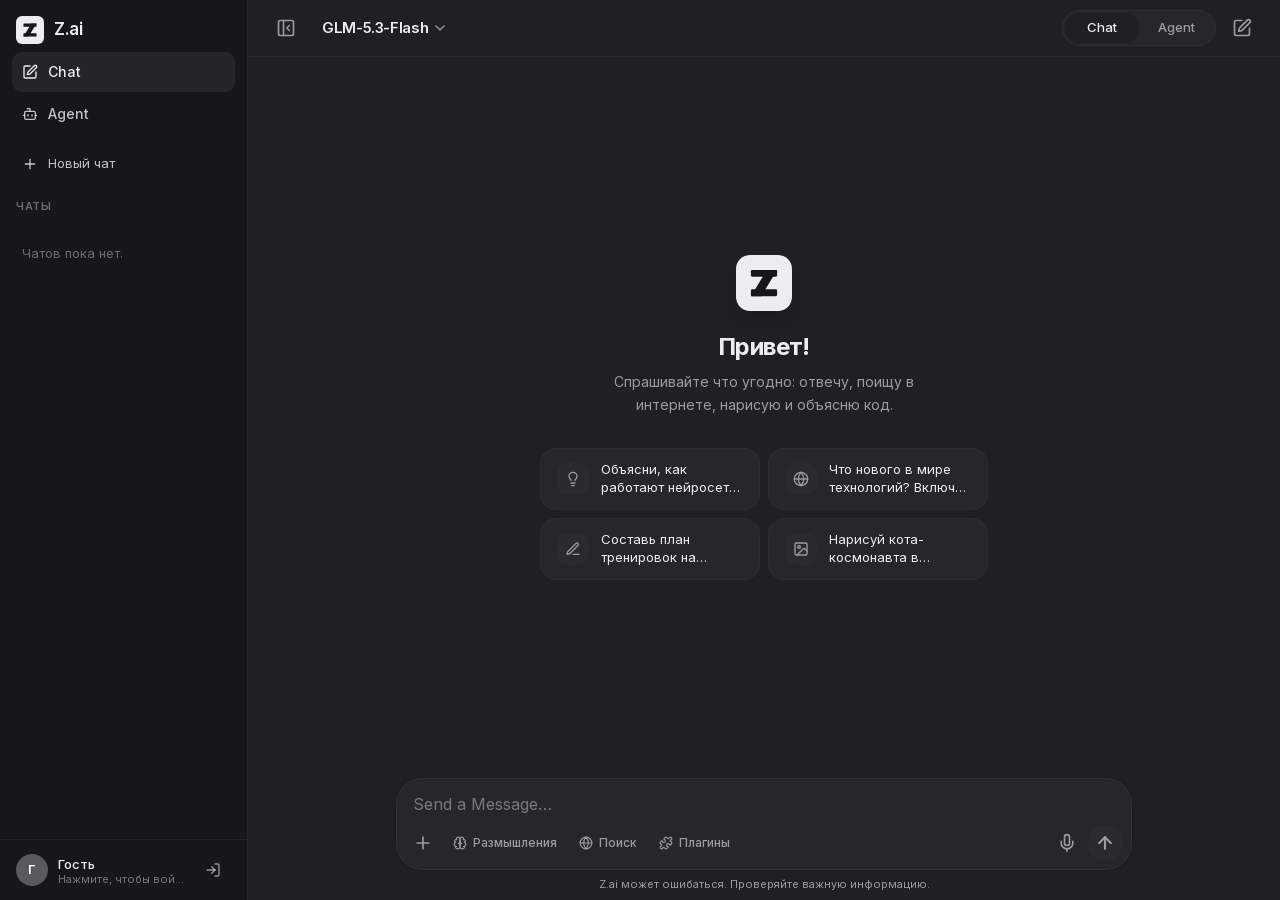
==== index.html @ bea6dca2 "Rollback: возврат сайта к v15 по требованию владельца (v16.4b откачена)" ====
<!DOCTYPE html><!--lP8f8WKboZcvRfP_M4YXX--><html lang="ru"><head><meta charSet="utf-8"/><meta name="viewport" content="width=device-width, initial-scale=1, maximum-scale=1, viewport-fit=cover, interactive-widget=resizes-content"/><link rel="preload" href="/_next/static/media/83afe278b6a6bb3c-s.p.3a6ba036.woff2" as="font" crossorigin="" type="font/woff2"/><link rel="preload" href="/_next/static/media/9c72aa0f40e4eef8-s.p.18a48cbc.woff2" as="font" crossorigin="" type="font/woff2"/><link rel="stylesheet" href="/_next/static/chunks/fb846ce9725e7ab9.css" data-precedence="next"/><link rel="stylesheet" href="/_next/static/chunks/ff6df49542fda8ba.css" data-precedence="next"/><link rel="preload" as="script" fetchPriority="low" href="/_next/static/chunks/786dca262d025f5f.js"/><script src="/_next/static/chunks/9a9aa2ad4cd0af8f.js" async=""></script><script src="/_next/static/chunks/05f6a547675409a8.js" async=""></script><script src="/_next/static/chunks/turbopack-af562b177c5a9201.js" async=""></script><script src="/_next/static/chunks/faf623f99a4e5a36.js" async=""></script><script src="/_next/static/chunks/28f1d545190c4591.js" async=""></script><script src="/_next/static/chunks/c4c79d5d0b280aeb.js" async=""></script><script src="/_next/static/chunks/d5f5ee717ae95f19.js" async=""></script><script src="/_next/static/chunks/33fd558c750c87d5.js" async=""></script><meta name="next-size-adjust" content=""/><meta name="theme-color" media="(prefers-color-scheme: dark)" content="#17171a"/><meta name="theme-color" media="(prefers-color-scheme: light)" content="#ffffff"/><title>Z.ai — AI Chatbot &amp; Agent powered by GLM</title><meta name="description" content="Z.ai на твоём телефоне: чат с GLM-5.3, Agent, выбор модели, размышления, поиск и картинки. Оптимизировано для мобильного, устанавливается как приложение."/><meta name="application-name" content="Z.ai"/><link rel="manifest" href="/manifest.json"/><meta name="keywords" content="Z.ai,GLM,AI чат,ассистент,агент,нейросеть"/><meta name="format-detection" content="telephone=no"/><meta name="mobile-web-app-capable" content="yes"/><meta name="apple-mobile-web-app-title" content="Z.ai"/><meta name="apple-mobile-web-app-status-bar-style" content="black-translucent"/><meta property="og:title" content="Z.ai — AI Chatbot &amp; Agent powered by GLM"/><meta property="og:description" content="Чат с GLM-5.3 / 5.2 / Flash, режим агента, оптимизация под телефон."/><meta property="og:locale" content="ru_RU"/><meta property="og:type" content="website"/><meta name="twitter:card" content="summary"/><meta name="twitter:title" content="Z.ai — AI Chatbot &amp; Agent powered by GLM"/><meta name="twitter:description" content="Чат с GLM-5.3 / 5.2 / Flash, режим агента, оптимизация под телефон."/><link rel="icon" href="/favicon.png" sizes="64x64" type="image/png"/><link rel="icon" href="/icons/icon-192.png" sizes="192x192" type="image/png"/><link rel="apple-touch-icon" href="/icons/apple-touch-icon.png"/><script src="/_next/static/chunks/a6dad97d9634a72d.js" noModule=""></script></head><body class="inter_46b0ff47-module__fANJgG__variable font-sans antialiased bg-background text-foreground"><div hidden=""><!--$--><!--/$--></div><script>((a,b,c,d,e,f,g,h)=>{let i=document.documentElement,j=["light","dark"];function k(b){var c;(Array.isArray(a)?a:[a]).forEach(a=>{let c="class"===a,d=c&&f?e.map(a=>f[a]||a):e;c?(i.classList.remove(...d),i.classList.add(f&&f[b]?f[b]:b)):i.setAttribute(a,b)}),c=b,h&&j.includes(c)&&(i.style.colorScheme=c)}if(d)k(d);else try{let a=localStorage.getItem(b)||c,d=g&&"system"===a?window.matchMedia("(prefers-color-scheme: dark)").matches?"dark":"light":a;k(d)}catch(a){}})("class","theme","dark",null,["light","dark"],null,true,true)</script><div class="flex h-dvh overflow-hidden text-foreground"><aside class="hidden shrink-0 overflow-hidden border-r border-sidebar-border transition-[width] duration-200 ease-out md:flex" style="width:248px"><div class="flex h-full w-full min-w-0 flex-col overflow-hidden bg-sidebar"><div class="flex items-center gap-2.5 px-4 pb-2 pt-4"><svg viewBox="0 0 512 512" class="h-7 w-7 shrink-0" aria-hidden="true" focusable="false"><rect width="512" height="512" rx="112" class="fill-primary"></rect><g class="fill-primary-foreground"><rect x="136" y="136" width="240" height="62" rx="12"></rect><rect x="136" y="314" width="240" height="62" rx="12"></rect><path d="M282 136 H376 L230 376 H136 Z"></path></g></svg><span class="text-[17px] font-semibold tracking-tight">Z.ai</span></div><div class="space-y-0.5 px-3"><button class="flex h-10 w-full items-center gap-2.5 rounded-lg px-2.5 text-sm font-medium transition-colors bg-sidebar-accent text-sidebar-accent-foreground" type="button"><svg xmlns="http://www.w3.org/2000/svg" width="24" height="24" viewBox="0 0 24 24" fill="none" stroke="currentColor" stroke-width="2" stroke-linecap="round" stroke-linejoin="round" class="lucide lucide-square-pen h-4 w-4 shrink-0" aria-hidden="true"><path d="M12 3H5a2 2 0 0 0-2 2v14a2 2 0 0 0 2 2h14a2 2 0 0 0 2-2v-7"></path><path d="M18.375 2.625a1 1 0 0 1 3 3l-9.013 9.014a2 2 0 0 1-.853.505l-2.873.84a.5.5 0 0 1-.62-.62l.84-2.873a2 2 0 0 1 .506-.852z"></path></svg>Chat</button><button class="flex h-10 w-full items-center gap-2.5 rounded-lg px-2.5 text-sm font-medium transition-colors text-sidebar-foreground/80 hover:bg-sidebar-accent/60" type="button"><svg xmlns="http://www.w3.org/2000/svg" width="24" height="24" viewBox="0 0 24 24" fill="none" stroke="currentColor" stroke-width="2" stroke-linecap="round" stroke-linejoin="round" class="lucide lucide-bot h-4 w-4 shrink-0" aria-hidden="true"><path d="M12 8V4H8"></path><rect width="16" height="12" x="4" y="8" rx="2"></rect><path d="M2 14h2"></path><path d="M20 14h2"></path><path d="M15 13v2"></path><path d="M9 13v2"></path></svg>Agent</button></div><div class="mt-3 space-y-0.5 px-3"><button type="button" class="flex h-9 w-full items-center gap-2.5 rounded-lg px-2.5 text-[13px] text-sidebar-foreground/80 transition-colors hover:bg-sidebar-accent/60"><svg xmlns="http://www.w3.org/2000/svg" width="24" height="24" viewBox="0 0 24 24" fill="none" stroke="currentColor" stroke-width="2" stroke-linecap="round" stroke-linejoin="round" class="lucide lucide-plus h-4 w-4 shrink-0" aria-hidden="true"><path d="M5 12h14"></path><path d="M12 5v14"></path></svg>Новый чат</button></div><p class="mt-4 px-4 pb-1 text-[11px] font-semibold uppercase tracking-wider text-sidebar-foreground/40">Чаты</p><div class="nice-scroll min-h-0 flex-1 space-y-0.5 overflow-y-auto overscroll-contain px-3 pb-2"><p class="px-2.5 py-6 text-[13px] leading-relaxed text-sidebar-foreground/40">Чатов пока нет.</p></div><div class="flex items-center gap-2.5 border-t border-sidebar-border px-4 py-3" style="padding-bottom:calc(0.75rem + env(safe-area-inset-bottom))"><span class="flex h-8 w-8 shrink-0 items-center justify-center rounded-full text-[13px] font-semibold text-white bg-muted-foreground/50">Г</span><button class="min-w-0 flex-1 text-left" type="button" aria-label="Аккаунт Z.ai"><p class="truncate text-[13px] font-medium">Гость</p><p class="truncate text-[11px] leading-none text-sidebar-foreground/45">Нажмите, чтобы войти в аккаунт</p></button><button aria-label="Войти в аккаунт Z.ai" class="flex h-9 w-9 shrink-0 items-center justify-center rounded-lg text-sidebar-foreground/60 transition-colors hover:bg-sidebar-accent hover:text-sidebar-foreground"><svg xmlns="http://www.w3.org/2000/svg" width="24" height="24" viewBox="0 0 24 24" fill="none" stroke="currentColor" stroke-width="2" stroke-linecap="round" stroke-linejoin="round" class="lucide lucide-log-in h-4 w-4" aria-hidden="true"><path d="m10 17 5-5-5-5"></path><path d="M15 12H3"></path><path d="M15 3h4a2 2 0 0 1 2 2v14a2 2 0 0 1-2 2h-4"></path></svg></button></div></div></aside><div class="flex min-w-0 flex-1 flex-col"><header class="sticky top-0 z-40 border-b border-border/40 bg-background" style="padding-top:env(safe-area-inset-top)"><div class="flex h-14 w-full items-center gap-1 px-2 sm:px-4"><button aria-label="Открыть меню" class="flex h-11 w-11 shrink-0 items-center justify-center rounded-xl text-muted-foreground transition-colors hover:bg-muted hover:text-foreground active:scale-90 md:hidden"><svg xmlns="http://www.w3.org/2000/svg" width="24" height="24" viewBox="0 0 24 24" fill="none" stroke="currentColor" stroke-width="2" stroke-linecap="round" stroke-linejoin="round" class="lucide lucide-menu h-5 w-5" aria-hidden="true"><path d="M4 12h16"></path><path d="M4 18h16"></path><path d="M4 6h16"></path></svg></button><button aria-label="Скрыть левую панель" class="hidden h-11 w-11 shrink-0 items-center justify-center rounded-xl text-muted-foreground transition-colors hover:bg-muted hover:text-foreground active:scale-90 md:flex"><svg xmlns="http://www.w3.org/2000/svg" width="24" height="24" viewBox="0 0 24 24" fill="none" stroke="currentColor" stroke-width="2" stroke-linecap="round" stroke-linejoin="round" class="lucide lucide-panel-left-close h-5 w-5" aria-hidden="true"><rect width="18" height="18" x="3" y="3" rx="2"></rect><path d="M9 3v18"></path><path d="m16 15-3-3 3-3"></path></svg></button><button class="flex h-10 min-w-0 items-center gap-1 rounded-xl px-2.5 transition-colors hover:bg-muted active:scale-[0.98]" aria-label="Выбрать модель" type="button" id="radix-_R_365fdb_" aria-haspopup="menu" aria-expanded="false" data-state="closed" data-slot="dropdown-menu-trigger"><span class="truncate text-[15px] font-semibold tracking-tight">GLM-5.3-Flash</span><svg xmlns="http://www.w3.org/2000/svg" width="24" height="24" viewBox="0 0 24 24" fill="none" stroke="currentColor" stroke-width="2" stroke-linecap="round" stroke-linejoin="round" class="lucide lucide-chevron-down h-4 w-4 shrink-0 text-muted-foreground" aria-hidden="true"><path d="m6 9 6 6 6-6"></path></svg></button><div class="ml-auto flex items-center gap-1"><div role="tablist" aria-label="Раздел Chat или Agent" class="relative flex h-9 shrink-0 items-center rounded-full border border-border/70 bg-muted/70 p-0.5"><span aria-hidden="true" class="absolute bottom-0.5 left-0.5 top-0.5 w-[74px] rounded-full bg-background shadow-sm transition-transform duration-200 ease-out" style="transform:translateX(0)"></span><button role="tab" aria-selected="true" class="relative z-10 h-8 w-[74px] rounded-full text-[13px] font-medium transition-colors text-foreground" type="button">Chat</button><button role="tab" aria-selected="false" class="relative z-10 h-8 w-[74px] rounded-full text-[13px] font-medium transition-colors text-muted-foreground hover:text-foreground" type="button">Agent</button></div><button aria-label="Новый чат" class="flex h-11 w-11 items-center justify-center rounded-xl text-muted-foreground transition-colors hover:bg-muted hover:text-foreground active:scale-90"><svg xmlns="http://www.w3.org/2000/svg" width="24" height="24" viewBox="0 0 24 24" fill="none" stroke="currentColor" stroke-width="2" stroke-linecap="round" stroke-linejoin="round" class="lucide lucide-square-pen h-5 w-5" aria-hidden="true"><path d="M12 3H5a2 2 0 0 0-2 2v14a2 2 0 0 0 2 2h14a2 2 0 0 0 2-2v-7"></path><path d="M18.375 2.625a1 1 0 0 1 3 3l-9.013 9.014a2 2 0 0 1-.853.505l-2.873.84a.5.5 0 0 1-.62-.62l.84-2.873a2 2 0 0 1 .506-.852z"></path></svg></button></div></div></header><main class="nice-scroll relative flex-1 overflow-y-auto overscroll-contain"><div class="flex min-h-full flex-col items-center justify-center px-4 py-10"><svg viewBox="0 0 512 512" class="msg-in h-14 w-14 rounded-[14px] shadow-lg shadow-black/10" aria-hidden="true" focusable="false"><rect width="512" height="512" rx="112" class="fill-primary"></rect><g class="fill-primary-foreground"><rect x="136" y="136" width="240" height="62" rx="12"></rect><rect x="136" y="314" width="240" height="62" rx="12"></rect><path d="M282 136 H376 L230 376 H136 Z"></path></g></svg><h1 class="msg-in mt-5 text-center text-2xl font-bold tracking-tight [animation-delay:60ms]">Привет!</h1><p class="msg-in mt-2 max-w-xs text-center text-sm leading-relaxed text-muted-foreground [animation-delay:120ms]">Спрашивайте что угодно: отвечу, поищу в интернете, нарисую и объясню код.</p><div class="msg-in mt-8 grid w-full max-w-md grid-cols-1 gap-2 [animation-delay:180ms] sm:grid-cols-2"><button class="flex min-h-14 items-center gap-3 rounded-2xl border border-border/70 bg-card px-4 py-3 text-left text-[13px] leading-snug text-foreground transition-all hover:bg-muted active:scale-[0.98]"><span class="flex h-8 w-8 shrink-0 items-center justify-center rounded-lg bg-muted"><svg xmlns="http://www.w3.org/2000/svg" width="24" height="24" viewBox="0 0 24 24" fill="none" stroke="currentColor" stroke-width="2" stroke-linecap="round" stroke-linejoin="round" class="lucide lucide-lightbulb h-4 w-4 text-muted-foreground" aria-hidden="true"><path d="M15 14c.2-1 .7-1.7 1.5-2.5 1-.9 1.5-2.2 1.5-3.5A6 6 0 0 0 6 8c0 1 .2 2.2 1.5 3.5.7.7 1.3 1.5 1.5 2.5"></path><path d="M9 18h6"></path><path d="M10 22h4"></path></svg></span><span class="line-clamp-2">Объясни, как работают нейросети, простыми словами</span></button><button class="flex min-h-14 items-center gap-3 rounded-2xl border border-border/70 bg-card px-4 py-3 text-left text-[13px] leading-snug text-foreground transition-all hover:bg-muted active:scale-[0.98]"><span class="flex h-8 w-8 shrink-0 items-center justify-center rounded-lg bg-muted"><svg xmlns="http://www.w3.org/2000/svg" width="24" height="24" viewBox="0 0 24 24" fill="none" stroke="currentColor" stroke-width="2" stroke-linecap="round" stroke-linejoin="round" class="lucide lucide-globe h-4 w-4 text-muted-foreground" aria-hidden="true"><circle cx="12" cy="12" r="10"></circle><path d="M12 2a14.5 14.5 0 0 0 0 20 14.5 14.5 0 0 0 0-20"></path><path d="M2 12h20"></path></svg></span><span class="line-clamp-2">Что нового в мире технологий? Включи поиск и расскажи</span></button><button class="flex min-h-14 items-center gap-3 rounded-2xl border border-border/70 bg-card px-4 py-3 text-left text-[13px] leading-snug text-foreground transition-all hover:bg-muted active:scale-[0.98]"><span class="flex h-8 w-8 shrink-0 items-center justify-center rounded-lg bg-muted"><svg xmlns="http://www.w3.org/2000/svg" width="24" height="24" viewBox="0 0 24 24" fill="none" stroke="currentColor" stroke-width="2" stroke-linecap="round" stroke-linejoin="round" class="lucide lucide-pen-line h-4 w-4 text-muted-foreground" aria-hidden="true"><path d="M12 20h9"></path><path d="M16.376 3.622a1 1 0 0 1 3.002 3.002L7.368 18.635a2 2 0 0 1-.855.506l-2.872.838a.5.5 0 0 1-.62-.62l.838-2.872a2 2 0 0 1 .506-.854z"></path></svg></span><span class="line-clamp-2">Составь план тренировок на неделю для новичка</span></button><button class="flex min-h-14 items-center gap-3 rounded-2xl border border-border/70 bg-card px-4 py-3 text-left text-[13px] leading-snug text-foreground transition-all hover:bg-muted active:scale-[0.98]"><span class="flex h-8 w-8 shrink-0 items-center justify-center rounded-lg bg-muted"><svg xmlns="http://www.w3.org/2000/svg" width="24" height="24" viewBox="0 0 24 24" fill="none" stroke="currentColor" stroke-width="2" stroke-linecap="round" stroke-linejoin="round" class="lucide lucide-image h-4 w-4 text-muted-foreground" aria-hidden="true"><rect width="18" height="18" x="3" y="3" rx="2" ry="2"></rect><circle cx="9" cy="9" r="2"></circle><path d="m21 15-3.086-3.086a2 2 0 0 0-2.828 0L6 21"></path></svg></span><span class="line-clamp-2">Нарисуй кота-космонавта в открытом космосе</span></button></div></div></main><footer class="relative z-10"><div class="bg-background"><div class="mx-auto w-full max-w-3xl px-3 pb-2 sm:px-4" style="padding-bottom:calc(0.5rem + env(safe-area-inset-bottom))"><div class="input-glow rounded-[26px] border border-border bg-card shadow-sm transition-colors"><textarea rows="1" enterKeyHint="send" placeholder="Send a Message…" aria-label="Сообщение для ИИ" maxLength="8000" class="w-full resize-none bg-transparent px-4 pb-1 pt-3.5 text-base leading-snug text-foreground placeholder:text-muted-foreground/70 focus-visible:outline-none disabled:opacity-60" style="max-height:160px"></textarea><div class="flex items-center gap-0.5 px-2 pb-2"><button aria-label="Прикрепить" aria-expanded="false" class="flex h-9 w-9 shrink-0 items-center justify-center rounded-full text-muted-foreground transition-all hover:bg-muted hover:text-foreground active:scale-90 disabled:opacity-50" type="button" aria-haspopup="dialog" aria-controls="radix-_R_t6i5fdb_" data-state="closed" data-slot="popover-trigger"><svg xmlns="http://www.w3.org/2000/svg" width="24" height="24" viewBox="0 0 24 24" fill="none" stroke="currentColor" stroke-width="2" stroke-linecap="round" stroke-linejoin="round" class="lucide lucide-plus h-5 w-5" aria-hidden="true"><path d="M5 12h14"></path><path d="M12 5v14"></path></svg></button><button aria-label="Уровень размышлений" class="flex h-8 shrink-0 items-center gap-1.5 rounded-full px-2.5 text-xs font-medium transition-all active:scale-95 text-muted-foreground hover:bg-muted hover:text-foreground" type="button" aria-haspopup="dialog" aria-expanded="false" aria-controls="radix-_R_1d6i5fdb_" data-state="closed" data-slot="popover-trigger"><svg xmlns="http://www.w3.org/2000/svg" width="24" height="24" viewBox="0 0 24 24" fill="none" stroke="currentColor" stroke-width="2" stroke-linecap="round" stroke-linejoin="round" class="lucide lucide-brain h-3.5 w-3.5" aria-hidden="true"><path d="M12 5a3 3 0 1 0-5.997.125 4 4 0 0 0-2.526 5.77 4 4 0 0 0 .556 6.588A4 4 0 1 0 12 18Z"></path><path d="M12 5a3 3 0 1 1 5.997.125 4 4 0 0 1 2.526 5.77 4 4 0 0 1-.556 6.588A4 4 0 1 1 12 18Z"></path><path d="M15 13a4.5 4.5 0 0 1-3-4 4.5 4.5 0 0 1-3 4"></path><path d="M17.599 6.5a3 3 0 0 0 .399-1.375"></path><path d="M6.003 5.125A3 3 0 0 0 6.401 6.5"></path><path d="M3.477 10.896a4 4 0 0 1 .585-.396"></path><path d="M19.938 10.5a4 4 0 0 1 .585.396"></path><path d="M6 18a4 4 0 0 1-1.967-.516"></path><path d="M19.967 17.484A4 4 0 0 1 18 18"></path></svg>Размышления</button><button aria-pressed="false" class="flex h-8 shrink-0 items-center gap-1.5 rounded-full px-2.5 text-xs font-medium transition-all active:scale-95 text-muted-foreground hover:bg-muted hover:text-foreground"><svg xmlns="http://www.w3.org/2000/svg" width="24" height="24" viewBox="0 0 24 24" fill="none" stroke="currentColor" stroke-width="2" stroke-linecap="round" stroke-linejoin="round" class="lucide lucide-globe h-3.5 w-3.5" aria-hidden="true"><circle cx="12" cy="12" r="10"></circle><path d="M12 2a14.5 14.5 0 0 0 0 20 14.5 14.5 0 0 0 0-20"></path><path d="M2 12h20"></path></svg>Поиск</button><button aria-label="Плагины" aria-expanded="false" class="flex h-8 shrink-0 items-center gap-1.5 rounded-full px-2.5 text-xs font-medium transition-all active:scale-95 text-muted-foreground hover:bg-muted hover:text-foreground"><svg xmlns="http://www.w3.org/2000/svg" width="24" height="24" viewBox="0 0 24 24" fill="none" stroke="currentColor" stroke-width="2" stroke-linecap="round" stroke-linejoin="round" class="lucide lucide-puzzle h-3.5 w-3.5" aria-hidden="true"><path d="M15.39 4.39a1 1 0 0 0 1.68-.474 2.5 2.5 0 1 1 3.014 3.015 1 1 0 0 0-.474 1.68l1.683 1.682a2.414 2.414 0 0 1 0 3.414L19.61 15.39a1 1 0 0 1-1.68-.474 2.5 2.5 0 1 0-3.014 3.015 1 1 0 0 1 .474 1.68l-1.683 1.682a2.414 2.414 0 0 1-3.414 0L8.61 19.61a1 1 0 0 0-1.68.474 2.5 2.5 0 1 1-3.014-3.015 1 1 0 0 0 .474-1.68l-1.683-1.682a2.414 2.414 0 0 1 0-3.414L4.39 8.61a1 1 0 0 1 1.68.474 2.5 2.5 0 1 0 3.014-3.015 1 1 0 0 1-.474-1.68l1.683-1.682a2.414 2.414 0 0 1 3.414 0z"></path></svg>Плагины</button><span class="ml-auto"></span><button aria-label="Голосовой ввод" class="flex h-9 w-9 shrink-0 items-center justify-center rounded-full text-muted-foreground transition-all hover:bg-muted hover:text-foreground active:scale-90 disabled:opacity-50 "><svg xmlns="http://www.w3.org/2000/svg" width="24" height="24" viewBox="0 0 24 24" fill="none" stroke="currentColor" stroke-width="2" stroke-linecap="round" stroke-linejoin="round" class="lucide lucide-mic h-5 w-5" aria-hidden="true"><path d="M12 19v3"></path><path d="M19 10v2a7 7 0 0 1-14 0v-2"></path><rect x="9" y="2" width="6" height="13" rx="3"></rect></svg></button><button disabled="" aria-label="Отправить сообщение" class="flex h-9 w-9 shrink-0 items-center justify-center rounded-full bg-primary text-primary-foreground transition-all hover:opacity-80 active:scale-90 disabled:bg-muted disabled:text-muted-foreground"><svg xmlns="http://www.w3.org/2000/svg" width="24" height="24" viewBox="0 0 24 24" fill="none" stroke="currentColor" stroke-width="2.5" stroke-linecap="round" stroke-linejoin="round" class="lucide lucide-arrow-up h-5 w-5" aria-hidden="true"><path d="m5 12 7-7 7 7"></path><path d="M12 19V5"></path></svg></button></div></div><p class="mt-1.5 hidden text-center text-[11px] text-muted-foreground sm:block">Z.ai может ошибаться. Проверяйте важную информацию.</p></div><input type="file" accept="image/*" capture="environment" class="hidden"/><input type="file" accept="image/*,video/*" multiple="" class="hidden"/><input type="file" multiple="" class="hidden"/></div></footer></div></div><!--$--><!--/$--><div role="region" aria-label="Notifications (F8)" tabindex="-1" style="pointer-events:none"><ol tabindex="-1" class="fixed top-0 z-[100] flex max-h-screen w-full flex-col-reverse p-4 sm:bottom-0 sm:right-0 sm:top-auto sm:flex-col md:max-w-[420px]"></ol></div><script src="/_next/static/chunks/786dca262d025f5f.js" id="_R_" async=""></script><script>(self.__next_f=self.__next_f||[]).push([0])</script><script>self.__next_f.push([1,"1:\"$Sreact.fragment\"\n2:I[63178,[\"/_next/static/chunks/faf623f99a4e5a36.js\",\"/_next/static/chunks/28f1d545190c4591.js\"],\"ThemeProvider\"]\n3:I[39756,[\"/_next/static/chunks/c4c79d5d0b280aeb.js\"],\"default\"]\n4:I[37457,[\"/_next/static/chunks/c4c79d5d0b280aeb.js\"],\"default\"]\n5:I[77855,[\"/_next/static/chunks/faf623f99a4e5a36.js\",\"/_next/static/chunks/28f1d545190c4591.js\"],\"Toaster\"]\n6:I[47257,[\"/_next/static/chunks/c4c79d5d0b280aeb.js\"],\"ClientPageRoot\"]\n7:I[52683,[\"/_next/static/chunks/faf623f99a4e5a36.js\",\"/_next/static/chunks/28f1d545190c4591.js\",\"/_next/static/chunks/d5f5ee717ae95f19.js\",\"/_next/static/chunks/33fd558c750c87d5.js\"],\"default\"]\na:I[97367,[\"/_next/static/chunks/c4c79d5d0b280aeb.js\"],\"OutletBoundary\"]\nb:\"$Sreact.suspense\"\nd:I[97367,[\"/_next/static/chunks/c4c79d5d0b280aeb.js\"],\"ViewportBoundary\"]\nf:I[97367,[\"/_next/static/chunks/c4c79d5d0b280aeb.js\"],\"MetadataBoundary\"]\n11:I[68027,[\"/_next/static/chunks/c4c79d5d0b280aeb.js\"],\"default\"]\n:HL[\"/_next/static/chunks/fb846ce9725e7ab9.css\",\"style\"]\n:HL[\"/_next/static/chunks/ff6df49542fda8ba.css\",\"style\"]\n:HL[\"/_next/static/media/83afe278b6a6bb3c-s.p.3a6ba036.woff2\",\"font\",{\"crossOrigin\":\"\",\"type\":\"font/woff2\"}]\n:HL[\"/_next/static/media/9c72aa0f40e4eef8-s.p.18a48cbc.woff2\",\"font\",{\"crossOrigin\":\"\",\"type\":\"font/woff2\"}]\n"])</script><script>self.__next_f.push([1,"0:{\"P\":null,\"b\":\"lP8f8WKboZcvRfP_M4YXX\",\"c\":[\"\",\"\"],\"q\":\"\",\"i\":false,\"f\":[[[\"\",{\"children\":[\"__PAGE__\",{}]},\"$undefined\",\"$undefined\",true],[[\"$\",\"$1\",\"c\",{\"children\":[[[\"$\",\"link\",\"0\",{\"rel\":\"stylesheet\",\"href\":\"/_next/static/chunks/fb846ce9725e7ab9.css\",\"precedence\":\"next\",\"crossOrigin\":\"$undefined\",\"nonce\":\"$undefined\"}],[\"$\",\"link\",\"1\",{\"rel\":\"stylesheet\",\"href\":\"/_next/static/chunks/ff6df49542fda8ba.css\",\"precedence\":\"next\",\"crossOrigin\":\"$undefined\",\"nonce\":\"$undefined\"}],[\"$\",\"script\",\"script-0\",{\"src\":\"/_next/static/chunks/faf623f99a4e5a36.js\",\"async\":true,\"nonce\":\"$undefined\"}],[\"$\",\"script\",\"script-1\",{\"src\":\"/_next/static/chunks/28f1d545190c4591.js\",\"async\":true,\"nonce\":\"$undefined\"}]],[\"$\",\"html\",null,{\"lang\":\"ru\",\"suppressHydrationWarning\":true,\"children\":[\"$\",\"body\",null,{\"className\":\"inter_46b0ff47-module__fANJgG__variable font-sans antialiased bg-background text-foreground\",\"children\":[\"$\",\"$L2\",null,{\"attribute\":\"class\",\"defaultTheme\":\"dark\",\"enableSystem\":true,\"disableTransitionOnChange\":true,\"children\":[[\"$\",\"$L3\",null,{\"parallelRouterKey\":\"children\",\"error\":\"$undefined\",\"errorStyles\":\"$undefined\",\"errorScripts\":\"$undefined\",\"template\":[\"$\",\"$L4\",null,{}],\"templateStyles\":\"$undefined\",\"templateScripts\":\"$undefined\",\"notFound\":[[[\"$\",\"title\",null,{\"children\":\"404: This page could not be found.\"}],[\"$\",\"div\",null,{\"style\":{\"fontFamily\":\"system-ui,\\\"Segoe UI\\\",Roboto,Helvetica,Arial,sans-serif,\\\"Apple Color Emoji\\\",\\\"Segoe UI Emoji\\\"\",\"height\":\"100vh\",\"textAlign\":\"center\",\"display\":\"flex\",\"flexDirection\":\"column\",\"alignItems\":\"center\",\"justifyContent\":\"center\"},\"children\":[\"$\",\"div\",null,{\"children\":[[\"$\",\"style\",null,{\"dangerouslySetInnerHTML\":{\"__html\":\"body{color:#000;background:#fff;margin:0}.next-error-h1{border-right:1px solid rgba(0,0,0,.3)}@media (prefers-color-scheme:dark){body{color:#fff;background:#000}.next-error-h1{border-right:1px solid rgba(255,255,255,.3)}}\"}}],[\"$\",\"h1\",null,{\"className\":\"next-error-h1\",\"style\":{\"display\":\"inline-block\",\"margin\":\"0 20px 0 0\",\"padding\":\"0 23px 0 0\",\"fontSize\":24,\"fontWeight\":500,\"verticalAlign\":\"top\",\"lineHeight\":\"49px\"},\"children\":404}],[\"$\",\"div\",null,{\"style\":{\"display\":\"inline-block\"},\"children\":[\"$\",\"h2\",null,{\"style\":{\"fontSize\":14,\"fontWeight\":400,\"lineHeight\":\"49px\",\"margin\":0},\"children\":\"This page could not be found.\"}]}]]}]}]],[]],\"forbidden\":\"$undefined\",\"unauthorized\":\"$undefined\"}],[\"$\",\"$L5\",null,{}]]}]}]}]]}],{\"children\":[[\"$\",\"$1\",\"c\",{\"children\":[[\"$\",\"$L6\",null,{\"Component\":\"$7\",\"serverProvidedParams\":{\"searchParams\":{},\"params\":{},\"promises\":[\"$@8\",\"$@9\"]}}],[[\"$\",\"script\",\"script-0\",{\"src\":\"/_next/static/chunks/d5f5ee717ae95f19.js\",\"async\":true,\"nonce\":\"$undefined\"}],[\"$\",\"script\",\"script-1\",{\"src\":\"/_next/static/chunks/33fd558c750c87d5.js\",\"async\":true,\"nonce\":\"$undefined\"}]],[\"$\",\"$La\",null,{\"children\":[\"$\",\"$b\",null,{\"name\":\"Next.MetadataOutlet\",\"children\":\"$@c\"}]}]]}],{},null,false,false]},null,false,false],[\"$\",\"$1\",\"h\",{\"children\":[null,[\"$\",\"$Ld\",null,{\"children\":\"$Le\"}],[\"$\",\"div\",null,{\"hidden\":true,\"children\":[\"$\",\"$Lf\",null,{\"children\":[\"$\",\"$b\",null,{\"name\":\"Next.Metadata\",\"children\":\"$L10\"}]}]}],[\"$\",\"meta\",null,{\"name\":\"next-size-adjust\",\"content\":\"\"}]]}],false]],\"m\":\"$undefined\",\"G\":[\"$11\",[]],\"S\":true}\n"])</script><script>self.__next_f.push([1,"8:{}\n9:\"$0:f:0:1:1:children:0:props:children:0:props:serverProvidedParams:params\"\n"])</script><script>self.__next_f.push([1,"e:[[\"$\",\"meta\",\"0\",{\"charSet\":\"utf-8\"}],[\"$\",\"meta\",\"1\",{\"name\":\"viewport\",\"content\":\"width=device-width, initial-scale=1, maximum-scale=1, viewport-fit=cover, interactive-widget=resizes-content\"}],[\"$\",\"meta\",\"2\",{\"name\":\"theme-color\",\"media\":\"(prefers-color-scheme: dark)\",\"content\":\"#17171a\"}],[\"$\",\"meta\",\"3\",{\"name\":\"theme-color\",\"media\":\"(prefers-color-scheme: light)\",\"content\":\"#ffffff\"}]]\n"])</script><script>self.__next_f.push([1,"12:I[27201,[\"/_next/static/chunks/c4c79d5d0b280aeb.js\"],\"IconMark\"]\nc:null\n"])</script><script>self.__next_f.push([1,"10:[[\"$\",\"title\",\"0\",{\"children\":\"Z.ai — AI Chatbot \u0026 Agent powered by GLM\"}],[\"$\",\"meta\",\"1\",{\"name\":\"description\",\"content\":\"Z.ai на твоём телефоне: чат с GLM-5.3, Agent, выбор модели, размышления, поиск и картинки. Оптимизировано для мобильного, устанавливается как приложение.\"}],[\"$\",\"meta\",\"2\",{\"name\":\"application-name\",\"content\":\"Z.ai\"}],[\"$\",\"link\",\"3\",{\"rel\":\"manifest\",\"href\":\"/manifest.json\",\"crossOrigin\":\"$undefined\"}],[\"$\",\"meta\",\"4\",{\"name\":\"keywords\",\"content\":\"Z.ai,GLM,AI чат,ассистент,агент,нейросеть\"}],[\"$\",\"meta\",\"5\",{\"name\":\"format-detection\",\"content\":\"telephone=no\"}],[\"$\",\"meta\",\"6\",{\"name\":\"mobile-web-app-capable\",\"content\":\"yes\"}],[\"$\",\"meta\",\"7\",{\"name\":\"apple-mobile-web-app-title\",\"content\":\"Z.ai\"}],[\"$\",\"meta\",\"8\",{\"name\":\"apple-mobile-web-app-status-bar-style\",\"content\":\"black-translucent\"}],[\"$\",\"meta\",\"9\",{\"property\":\"og:title\",\"content\":\"Z.ai — AI Chatbot \u0026 Agent powered by GLM\"}],[\"$\",\"meta\",\"10\",{\"property\":\"og:description\",\"content\":\"Чат с GLM-5.3 / 5.2 / Flash, режим агента, оптимизация под телефон.\"}],[\"$\",\"meta\",\"11\",{\"property\":\"og:locale\",\"content\":\"ru_RU\"}],[\"$\",\"meta\",\"12\",{\"property\":\"og:type\",\"content\":\"website\"}],[\"$\",\"meta\",\"13\",{\"name\":\"twitter:card\",\"content\":\"summary\"}],[\"$\",\"meta\",\"14\",{\"name\":\"twitter:title\",\"content\":\"Z.ai — AI Chatbot \u0026 Agent powered by GLM\"}],[\"$\",\"meta\",\"15\",{\"name\":\"twitter:description\",\"content\":\"Чат с GLM-5.3 / 5.2 / Flash, режим агента, оптимизация под телефон.\"}],[\"$\",\"link\",\"16\",{\"rel\":\"icon\",\"href\":\"/favicon.png\",\"sizes\":\"64x64\",\"type\":\"image/png\"}],[\"$\",\"link\",\"17\",{\"rel\":\"icon\",\"href\":\"/icons/icon-192.png\",\"sizes\":\"192x192\",\"type\":\"image/png\"}],[\"$\",\"link\",\"18\",{\"rel\":\"apple-touch-icon\",\"href\":\"/icons/apple-touch-icon.png\"}],[\"$\",\"$L12\",\"19\",{}]]\n"])</script></body></html>
---- _next/static/chunks/fb846ce9725e7ab9.css ----
@font-face{font-family:Inter;font-style:normal;font-weight:100 900;font-display:swap;src:url(../media/2c55a0e60120577a-s.2a48534a.woff2)format("woff2");unicode-range:U+460-52F,U+1C80-1C8A,U+20B4,U+2DE0-2DFF,U+A640-A69F,U+FE2E-FE2F}@font-face{font-family:Inter;font-style:normal;font-weight:100 900;font-display:swap;src:url(../media/9c72aa0f40e4eef8-s.p.18a48cbc.woff2)format("woff2");unicode-range:U+301,U+400-45F,U+490-491,U+4B0-4B1,U+2116}@font-face{font-family:Inter;font-style:normal;font-weight:100 900;font-display:swap;src:url(../media/ad66f9afd8947f86-s.7a40eb73.woff2)format("woff2");unicode-range:U+1F??}@font-face{font-family:Inter;font-style:normal;font-weight:100 900;font-display:swap;src:url(../media/5476f68d60460930-s.c995e352.woff2)format("woff2");unicode-range:U+370-377,U+37A-37F,U+384-38A,U+38C,U+38E-3A1,U+3A3-3FF}@font-face{font-family:Inter;font-style:normal;font-weight:100 900;font-display:swap;src:url(../media/2bbe8d2671613f1f-s.76dcb0b2.woff2)format("woff2");unicode-range:U+102-103,U+110-111,U+128-129,U+168-169,U+1A0-1A1,U+1AF-1B0,U+300-301,U+303-304,U+308-309,U+323,U+329,U+1EA0-1EF9,U+20AB}@font-face{font-family:Inter;font-style:normal;font-weight:100 900;font-display:swap;src:url(../media/1bffadaabf893a1e-s.7cd81963.woff2)format("woff2");unicode-range:U+100-2BA,U+2BD-2C5,U+2C7-2CC,U+2CE-2D7,U+2DD-2FF,U+304,U+308,U+329,U+1D00-1DBF,U+1E00-1E9F,U+1EF2-1EFF,U+2020,U+20A0-20AB,U+20AD-20C4,U+2113,U+2C60-2C7F,U+A720-A7FF}@font-face{font-family:Inter;font-style:normal;font-weight:100 900;font-display:swap;src:url(../media/83afe278b6a6bb3c-s.p.3a6ba036.woff2)format("woff2");unicode-range:U+??,U+131,U+152-153,U+2BB-2BC,U+2C6,U+2DA,U+2DC,U+304,U+308,U+329,U+2000-206F,U+20AC,U+2122,U+2191,U+2193,U+2212,U+2215,U+FEFF,U+FFFD}@font-face{font-family:Inter Fallback;src:local(Arial);ascent-override:90.44%;descent-override:22.52%;line-gap-override:0.0%;size-adjust:107.12%}.inter_46b0ff47-module__fANJgG__className{font-family:Inter,Inter Fallback;font-style:normal}.inter_46b0ff47-module__fANJgG__variable{--font-geist-sans:"Inter","Inter Fallback"}
---- _next/static/chunks/ff6df49542fda8ba.css ----
@layer properties{@supports (((-webkit-hyphens:none)) and (not (margin-trim:inline))) or ((-moz-orient:inline) and (not (color:rgb(from red r g b)))){*,:before,:after,::backdrop{--tw-translate-x:0;--tw-translate-y:0;--tw-translate-z:0;--tw-scale-x:1;--tw-scale-y:1;--tw-scale-z:1;--tw-rotate-x:initial;--tw-rotate-y:initial;--tw-rotate-z:initial;--tw-skew-x:initial;--tw-skew-y:initial;--tw-pan-x:initial;--tw-pan-y:initial;--tw-pinch-zoom:initial;--tw-scroll-snap-strictness:proximity;--tw-space-y-reverse:0;--tw-space-x-reverse:0;--tw-divide-x-reverse:0;--tw-border-style:solid;--tw-divide-y-reverse:0;--tw-gradient-position:initial;--tw-gradient-from:#0000;--tw-gradient-via:#0000;--tw-gradient-to:#0000;--tw-gradient-stops:initial;--tw-gradient-via-stops:initial;--tw-gradient-from-position:0%;--tw-gradient-via-position:50%;--tw-gradient-to-position:100%;--tw-leading:initial;--tw-font-weight:initial;--tw-tracking:initial;--tw-ordinal:initial;--tw-slashed-zero:initial;--tw-numeric-figure:initial;--tw-numeric-spacing:initial;--tw-numeric-fraction:initial;--tw-shadow:0 0 #0000;--tw-shadow-color:initial;--tw-shadow-alpha:100%;--tw-inset-shadow:0 0 #0000;--tw-inset-shadow-color:initial;--tw-inset-shadow-alpha:100%;--tw-ring-color:initial;--tw-ring-shadow:0 0 #0000;--tw-inset-ring-color:initial;--tw-inset-ring-shadow:0 0 #0000;--tw-ring-inset:initial;--tw-ring-offset-width:0px;--tw-ring-offset-color:#fff;--tw-ring-offset-shadow:0 0 #0000;--tw-outline-style:solid;--tw-blur:initial;--tw-brightness:initial;--tw-contrast:initial;--tw-grayscale:initial;--tw-hue-rotate:initial;--tw-invert:initial;--tw-opacity:initial;--tw-saturate:initial;--tw-sepia:initial;--tw-drop-shadow:initial;--tw-drop-shadow-color:initial;--tw-drop-shadow-alpha:100%;--tw-drop-shadow-size:initial;--tw-backdrop-blur:initial;--tw-backdrop-brightness:initial;--tw-backdrop-contrast:initial;--tw-backdrop-grayscale:initial;--tw-backdrop-hue-rotate:initial;--tw-backdrop-invert:initial;--tw-backdrop-opacity:initial;--tw-backdrop-saturate:initial;--tw-backdrop-sepia:initial;--tw-duration:initial;--tw-ease:initial;--tw-contain-size:initial;--tw-contain-layout:initial;--tw-contain-paint:initial;--tw-contain-style:initial;--tw-text-shadow-color:initial;--tw-text-shadow-alpha:100%;--tw-content:"";--tw-animation-delay:0s;--tw-animation-direction:normal;--tw-animation-duration:initial;--tw-animation-fill-mode:none;--tw-animation-iteration-count:1;--tw-enter-blur:0;--tw-enter-opacity:1;--tw-enter-rotate:0;--tw-enter-scale:1;--tw-enter-translate-x:0;--tw-enter-translate-y:0;--tw-exit-blur:0;--tw-exit-opacity:1;--tw-exit-rotate:0;--tw-exit-scale:1;--tw-exit-translate-x:0;--tw-exit-translate-y:0}}}@layer theme{:root,:host{--font-serif:ui-serif,Georgia,Cambria,"Times New Roman",Times,serif;--color-red-50:#fef2f2;--color-red-200:#ffcaca;--color-red-300:#ffa3a3;--color-red-400:#ff6568;--color-red-500:#fb2c36;--color-red-600:#e40014;--color-red-700:#bf000f;--color-red-800:#9f0712;--color-red-900:#82181a;--color-amber-300:#ffd236;--color-amber-400:#fcbb00;--color-amber-500:#f99c00;--color-amber-600:#dd7400;--color-yellow-200:#fff085;--color-yellow-500:#edb200;--color-yellow-700:#a36100;--color-green-100:#dcfce7;--color-green-200:#b9f8cf;--color-green-300:#7bf1a8;--color-green-400:#05df72;--color-green-500:#00c758;--color-green-700:#008138;--color-green-800:#016630;--color-green-900:#0d542b;--color-emerald-300:#5ee9b5;--color-emerald-400:#00d294;--color-emerald-500:#00bb7f;--color-emerald-600:#009767;--color-emerald-700:#007956;--color-teal-50:#f0fdfa;--color-teal-200:#96f7e4;--color-teal-500:#00baa7;--color-teal-800:#005f5a;--color-teal-900:#0b4f4a;--color-cyan-900:#104e64;--color-sky-200:#b8e6fe;--color-sky-300:#77d4ff;--color-sky-400:#00bcfe;--color-sky-500:#00a5ef;--color-sky-600:#0084cc;--color-sky-700:#0069a4;--color-blue-50:#eff6ff;--color-blue-100:#dbeafe;--color-blue-200:#bedbff;--color-blue-400:#54a2ff;--color-blue-500:#3080ff;--color-blue-600:#155dfc;--color-blue-700:#1447e6;--color-blue-800:#193cb8;--color-blue-900:#1c398e;--color-violet-500:#8d54ff;--color-purple-100:#f3e8ff;--color-fuchsia-500:#e12afb;--color-slate-100:#f1f5f9;--color-slate-700:#314158;--color-gray-50:#f9fafb;--color-gray-100:#f3f4f6;--color-gray-200:#e5e7eb;--color-gray-300:#d1d5dc;--color-gray-400:#99a1af;--color-gray-500:#6a7282;--color-gray-600:#4a5565;--color-gray-700:#364153;--color-gray-800:#1e2939;--color-gray-900:#101828;--color-gray-950:#030712;--color-zinc-200:#e4e4e7;--color-zinc-300:#d4d4d8;--color-zinc-800:#27272a;--color-neutral-50:#fafafa;--color-neutral-100:#f5f5f5;--color-neutral-200:#e5e5e5;--color-neutral-700:#404040;--color-neutral-800:#262626;--color-neutral-900:#171717;--color-stone-100:#f5f5f4;--color-stone-900:#1c1917;--color-stone-950:#0c0a09;--color-black:#000;--color-white:#fff;--spacing:.25rem;--container-xs:20rem;--container-sm:24rem;--container-md:28rem;--container-lg:32rem;--container-3xl:48rem;--text-xs:.75rem;--text-xs--line-height:calc(1/.75);--text-sm:.875rem;--text-sm--line-height:calc(1.25/.875);--text-base:1rem;--text-base--line-height:calc(1.5/1);--text-lg:1.125rem;--text-lg--line-height:calc(1.75/1.125);--text-xl:1.25rem;--text-xl--line-height:calc(1.75/1.25);--text-2xl:1.5rem;--text-2xl--line-height:calc(2/1.5);--text-3xl:1.875rem;--text-3xl--line-height:calc(2.25/1.875);--text-5xl:3rem;--text-5xl--line-height:1;--font-weight-normal:400;--font-weight-medium:500;--font-weight-semibold:600;--font-weight-bold:700;--tracking-tight:-.025em;--tracking-wide:.025em;--tracking-wider:.05em;--tracking-widest:.1em;--leading-tight:1.25;--leading-snug:1.375;--leading-relaxed:1.625;--radius-xs:.125rem;--radius-2xl:1rem;--radius-3xl:1.5rem;--ease-in:cubic-bezier(.4,0,1,1);--ease-out:cubic-bezier(0,0,.2,1);--ease-in-out:cubic-bezier(.4,0,.2,1);--animate-spin:spin 1s linear infinite;--animate-pulse:pulse 2s cubic-bezier(.4,0,.6,1)infinite;--blur-sm:8px;--blur-md:12px;--blur-lg:16px;--blur-xl:24px;--aspect-video:16/9;--default-transition-duration:.15s;--default-transition-timing-function:cubic-bezier(.4,0,.2,1);--default-font-family:var(--font-geist-sans);--default-mono-font-family:var(--font-geist-mono);--color-border:var(--border)}@supports (color:lab(0% 0 0)){:root,:host{--color-red-50:lab(96.5005% 4.18508 1.52328);--color-red-200:lab(86.017% 19.8815 7.75869);--color-red-300:lab(76.5514% 36.422 15.5335);--color-red-400:lab(63.7053% 60.745 31.3109);--color-red-500:lab(55.4814% 75.0732 48.8528);--color-red-600:lab(48.4493% 77.4328 61.5452);--color-red-700:lab(40.4273% 67.2623 53.7441);--color-red-800:lab(33.7174% 55.8993 41.0293);--color-red-900:lab(28.5139% 44.5539 29.0463);--color-amber-300:lab(86.4156% 6.13147 78.3961);--color-amber-400:lab(80.1641% 16.6016 99.2089);--color-amber-500:lab(72.7183% 31.8672 97.9407);--color-amber-600:lab(60.3514% 40.5624 87.1228);--color-yellow-200:lab(94.3433% -5.00429 52.9663);--color-yellow-500:lab(76.3898% 14.5258 98.4589);--color-yellow-700:lab(47.8202% 25.2426 66.5015);--color-green-100:lab(96.1861% -13.8464 6.52365);--color-green-200:lab(92.4222% -26.4702 12.9427);--color-green-300:lab(86.9953% -47.2691 25.0054);--color-green-400:lab(78.503% -64.9265 39.7492);--color-green-500:lab(70.5521% -66.5147 45.8073);--color-green-700:lab(47.0329% -47.0239 31.4788);--color-green-800:lab(37.4616% -36.7971 22.9692);--color-green-900:lab(30.797% -29.6927 17.382);--color-emerald-300:lab(83.9203% -48.7124 13.8849);--color-emerald-400:lab(75.0771% -60.7313 19.4147);--color-emerald-500:lab(66.9756% -58.27 19.5419);--color-emerald-600:lab(55.0481% -49.9246 15.93);--color-emerald-700:lab(44.4871% -41.0396 11.0361);--color-teal-50:lab(98.3189% -4.74921 -.111711);--color-teal-200:lab(90.7612% -33.1343 -.542295);--color-teal-500:lab(67.3859% -49.0983 -2.63511);--color-teal-800:lab(35.5975% -26.6648 -4.34487);--color-teal-900:lab(29.506% -21.4706 -3.59886);--color-cyan-900:lab(30.372% -13.1853 -18.7887);--color-sky-200:lab(88.6983% -11.3978 -16.8488);--color-sky-300:lab(80.3307% -20.2945 -31.385);--color-sky-400:lab(70.687% -23.6078 -45.9483);--color-sky-500:lab(63.3038% -18.433 -51.0407);--color-sky-600:lab(51.7754% -11.4712 -49.8349);--color-sky-700:lab(41.6013% -9.10804 -42.5647);--color-blue-50:lab(96.492% -1.14644 -5.11479);--color-blue-100:lab(92.0301% -2.24757 -11.6453);--color-blue-200:lab(86.15% -4.04379 -21.0797);--color-blue-400:lab(65.0361% -1.42065 -56.9802);--color-blue-500:lab(54.1736% 13.3369 -74.6839);--color-blue-600:lab(44.0605% 29.0279 -86.0352);--color-blue-700:lab(36.9089% 35.0961 -85.6872);--color-blue-800:lab(30.2514% 27.7853 -70.2699);--color-blue-900:lab(26.1542% 15.7545 -51.5504);--color-violet-500:lab(49.9355% 55.1776 -81.8963);--color-purple-100:lab(93.3333% 6.97437 -9.83434);--color-fuchsia-500:lab(56.4256% 83.132 -64.639);--color-slate-100:lab(96.286% -.852436 -2.46847);--color-slate-700:lab(26.9569% -1.47016 -15.6993);--color-gray-50:lab(98.2596% -.247031 -.706708);--color-gray-100:lab(96.1596% -.0823438 -1.13575);--color-gray-200:lab(91.6229% -.159115 -2.26791);--color-gray-300:lab(85.1236% -.612259 -3.7138);--color-gray-400:lab(65.9269% -.832707 -8.17473);--color-gray-500:lab(47.7841% -.393182 -10.0268);--color-gray-600:lab(35.6337% -1.58697 -10.8425);--color-gray-700:lab(27.1134% -.956401 -12.3224);--color-gray-800:lab(16.1051% -1.18239 -11.7533);--color-gray-900:lab(8.11897% .811279 -12.254);--color-gray-950:lab(1.90334% .278696 -5.48866);--color-zinc-200:lab(90.6853% .399232 -1.45452);--color-zinc-300:lab(84.9837% .601262 -2.17986);--color-zinc-800:lab(15.7305% .613764 -2.16959);--color-neutral-50:lab(98.26% 0 0);--color-neutral-100:lab(96.52% -.0000298023 .0000119209);--color-neutral-200:lab(90.952% 0 -.0000119209);--color-neutral-700:lab(27.036% 0 0);--color-neutral-800:lab(15.204% 0 -.00000596046);--color-neutral-900:lab(7.78201% -.0000149012 0);--color-stone-100:lab(96.5286% -.0991821 .364268);--color-stone-900:lab(9.03835% 1.15298 1.92955);--color-stone-950:lab(2.86037% .455312 .568903)}}}@layer base{*,:after,:before,::backdrop{box-sizing:border-box;border:0 solid;margin:0;padding:0}::file-selector-button{box-sizing:border-box;border:0 solid;margin:0;padding:0}html,:host{-webkit-text-size-adjust:100%;tab-size:4;line-height:1.5;font-family:var(--default-font-family,ui-sans-serif,system-ui,sans-serif,"Apple Color Emoji","Segoe UI Emoji","Segoe UI Symbol","Noto Color Emoji");font-feature-settings:var(--default-font-feature-settings,normal);font-variation-settings:var(--default-font-variation-settings,normal);-webkit-tap-highlight-color:transparent}hr{height:0;color:inherit;border-top-width:1px}abbr:where([title]){-webkit-text-decoration:underline dotted;text-decoration:underline dotted}h1,h2,h3,h4,h5,h6{font-size:inherit;font-weight:inherit}a{color:inherit;-webkit-text-decoration:inherit;-webkit-text-decoration:inherit;-webkit-text-decoration:inherit;-webkit-text-decoration:inherit;text-decoration:inherit}b,strong{font-weight:bolder}code,kbd,samp,pre{font-family:var(--default-mono-font-family,ui-monospace,SFMono-Regular,Menlo,Monaco,Consolas,"Liberation Mono","Courier New",monospace);font-feature-settings:var(--default-mono-font-feature-settings,normal);font-variation-settings:var(--default-mono-font-variation-settings,normal);font-size:1em}small{font-size:80%}sub,sup{vertical-align:baseline;font-size:75%;line-height:0;position:relative}sub{bottom:-.25em}sup{top:-.5em}table{text-indent:0;border-color:inherit;border-collapse:collapse}:-moz-focusring{outline:auto}progress{vertical-align:baseline}summary{display:list-item}ol,ul,menu{list-style:none}img,svg,video,canvas,audio,iframe,embed,object{vertical-align:middle;display:block}img,video{max-width:100%;height:auto}button,input,select,optgroup,textarea{font:inherit;font-feature-settings:inherit;font-variation-settings:inherit;letter-spacing:inherit;color:inherit;opacity:1;background-color:#0000;border-radius:0}::file-selector-button{font:inherit;font-feature-settings:inherit;font-variation-settings:inherit;letter-spacing:inherit;color:inherit;opacity:1;background-color:#0000;border-radius:0}:where(select:is([multiple],[size])) optgroup{font-weight:bolder}:where(select:is([multiple],[size])) optgroup option{padding-inline-start:20px}::file-selector-button{margin-inline-end:4px}::placeholder{opacity:1}@supports (not ((-webkit-appearance:-apple-pay-button))) or (contain-intrinsic-size:1px){::placeholder{color:currentColor}@supports (color:color-mix(in lab, red, red)){::placeholder{color:color-mix(in oklab,currentcolor 50%,transparent)}}}textarea{resize:vertical}::-webkit-search-decoration{-webkit-appearance:none}::-webkit-date-and-time-value{min-height:1lh;text-align:inherit}::-webkit-datetime-edit{display:inline-flex}::-webkit-datetime-edit-fields-wrapper{padding:0}::-webkit-datetime-edit{padding-block:0}::-webkit-datetime-edit-year-field{padding-block:0}::-webkit-datetime-edit-month-field{padding-block:0}::-webkit-datetime-edit-day-field{padding-block:0}::-webkit-datetime-edit-hour-field{padding-block:0}::-webkit-datetime-edit-minute-field{padding-block:0}::-webkit-datetime-edit-second-field{padding-block:0}::-webkit-datetime-edit-millisecond-field{padding-block:0}::-webkit-datetime-edit-meridiem-field{padding-block:0}::-webkit-calendar-picker-indicator{line-height:1}:-moz-ui-invalid{box-shadow:none}button,input:where([type=button],[type=reset],[type=submit]){appearance:button}::file-selector-button{appearance:button}::-webkit-inner-spin-button{height:auto}::-webkit-outer-spin-button{height:auto}[hidden]:where(:not([hidden=until-found])){display:none!important}*{border-color:var(--border);outline-color:var(--ring)}@supports (color:color-mix(in lab, red, red)){*{outline-color:color-mix(in oklab,var(--ring)50%,transparent)}}html{overscroll-behavior-y:none;-webkit-text-size-adjust:100%}body{background-color:var(--background);color:var(--foreground);-webkit-tap-highlight-color:transparent;text-rendering:optimizeLegibility}input,textarea,select{font-size:16px}}@layer components;@layer utilities{.\@container\/card-header{container:card-header/inline-size}.\@container\/input{container:input/inline-size}.\@container\/review-info{container:review-info/inline-size}.\@container{container-type:inline-size}.pointer-events-auto{pointer-events:auto}.pointer-events-none{pointer-events:none}.collapse{visibility:collapse}.invisible{visibility:hidden}.visible{visibility:visible}.visible\!{visibility:visible!important}.sr-only{clip-path:inset(50%);white-space:nowrap;border-width:0;width:1px;height:1px;margin:-1px;padding:0;position:absolute;overflow:hidden}.not-sr-only{clip-path:none;white-space:normal;width:auto;height:auto;margin:0;padding:0;position:static;overflow:visible}.absolute{position:absolute}.fixed{position:fixed}.relative{position:relative}.static{position:static}.sticky{position:sticky}.inset-0{inset:calc(var(--spacing)*0)}.inset-x-0{inset-inline:calc(var(--spacing)*0)}.inset-y-0{inset-block:calc(var(--spacing)*0)}.-top-0\.25{top:calc(var(--spacing)*-.25)}.-top-1\.5{top:calc(var(--spacing)*-1.5)}.-top-2{top:calc(var(--spacing)*-2)}.-top-12{top:calc(var(--spacing)*-12)}.top-0{top:calc(var(--spacing)*0)}.top-0\.5{top:calc(var(--spacing)*.5)}.top-1{top:calc(var(--spacing)*1)}.top-1\.5{top:calc(var(--spacing)*1.5)}.top-1\/2{top:50%}.top-2{top:calc(var(--spacing)*2)}.top-2\.5{top:calc(var(--spacing)*2.5)}.top-3{top:calc(var(--spacing)*3)}.top-3\.5{top:calc(var(--spacing)*3.5)}.top-4{top:calc(var(--spacing)*4)}.top-5{top:calc(var(--spacing)*5)}.top-8{top:calc(var(--spacing)*8)}.top-\[-5px\]{top:-5px}.top-\[1px\]{top:1px}.top-\[2px\]{top:2px}.top-\[4px\]{top:4px}.top-\[50\%\]{top:50%}.top-\[60\%\]{top:60%}.top-\[60px\]{top:60px}.top-\[74px\]{top:74px}.top-\[calc\(100\%_-_1px\)\]{top:calc(100% - 1px)}.top-full{top:100%}.-right-1\.5{right:calc(var(--spacing)*-1.5)}.-right-2{right:calc(var(--spacing)*-2)}.-right-12{right:calc(var(--spacing)*-12)}.-right-\[56px\]{right:-56px}.right-0{right:calc(var(--spacing)*0)}.right-0\.5{right:calc(var(--spacing)*.5)}.right-1{right:calc(var(--spacing)*1)}.right-1\.5{right:calc(var(--spacing)*1.5)}.right-2{right:calc(var(--spacing)*2)}.right-2\.5{right:calc(var(--spacing)*2.5)}.right-3{right:calc(var(--spacing)*3)}.right-4{right:calc(var(--spacing)*4)}.right-5{right:calc(var(--spacing)*5)}.right-9{right:calc(var(--spacing)*9)}.right-\[8px\]{right:8px}.right-\[44px\]{right:44px}.-bottom-7{bottom:calc(var(--spacing)*-7)}.-bottom-12{bottom:calc(var(--spacing)*-12)}.bottom-0{bottom:calc(var(--spacing)*0)}.bottom-0\.5{bottom:calc(var(--spacing)*.5)}.bottom-1{bottom:calc(var(--spacing)*1)}.bottom-2{bottom:calc(var(--spacing)*2)}.bottom-3{bottom:calc(var(--spacing)*3)}.-left-1{left:calc(var(--spacing)*-1)}.-left-12{left:calc(var(--spacing)*-12)}.-left-\[56px\]{left:-56px}.left-0{left:calc(var(--spacing)*0)}.left-0\.5{left:calc(var(--spacing)*.5)}.left-1{left:calc(var(--spacing)*1)}.left-1\/2{left:50%}.left-2{left:calc(var(--spacing)*2)}.left-3{left:calc(var(--spacing)*3)}.left-\[-5px\]{left:-5px}.left-\[4px\]{left:4px}.left-\[7px\]{left:7px}.left-\[8px\]{left:8px}.left-\[24px\]{left:24px}.left-\[50\%\]{left:50%}.isolate{isolation:isolate}.isolation-auto{isolation:auto}.-z-1{z-index:calc(1*-1)}.z-0{z-index:0}.z-1{z-index:1}.z-10{z-index:10}.z-11{z-index:11}.z-19{z-index:19}.z-20{z-index:20}.z-30{z-index:30}.z-40{z-index:40}.z-50{z-index:50}.z-100{z-index:100}.z-999{z-index:999}.z-9999{z-index:9999}.z-10000{z-index:10000}.z-\[-1\]{z-index:-1}.z-\[1\]{z-index:1}.z-\[2\]{z-index:2}.z-\[10\]{z-index:10}.z-\[40\]{z-index:40}.z-\[60\]{z-index:60}.z-\[100\]{z-index:100}.z-\[101\]{z-index:101}.z-\[9998\]{z-index:9998}.z-\[9999\]{z-index:9999}.z-\[10000\]{z-index:10000}.z-\[10010\]{z-index:10010}.z-\[50000\]{z-index:50000}.z-\[50001\]{z-index:50001}.col-span-1{grid-column:span 1/span 1}.col-span-2{grid-column:span 2/span 2}.col-start-1{grid-column-start:1}.col-start-2{grid-column-start:2}.row-10{grid-row:10}.row-span-2{grid-row:span 2/span 2}.row-start-1{grid-row-start:1}.container{width:100%}@media (min-width:40rem){.container{max-width:40rem}}@media (min-width:48rem){.container{max-width:48rem}}@media (min-width:64rem){.container{max-width:64rem}}@media (min-width:80rem){.container{max-width:80rem}}@media (min-width:96rem){.container{max-width:96rem}}.m-0{margin:calc(var(--spacing)*0)}.m-0\.5{margin:calc(var(--spacing)*.5)}.m-0\.25{margin:calc(var(--spacing)*.25)}.m-1{margin:calc(var(--spacing)*1)}.m-2\.5{margin:calc(var(--spacing)*2.5)}.m-3\.5{margin:calc(var(--spacing)*3.5)}.m-4{margin:calc(var(--spacing)*4)}.m-auto{margin:auto}.-mx-1{margin-inline:calc(var(--spacing)*-1)}.-mx-2{margin-inline:calc(var(--spacing)*-2)}.-mx-3{margin-inline:calc(var(--spacing)*-3)}.mx-0\.5{margin-inline:calc(var(--spacing)*.5)}.mx-1{margin-inline:calc(var(--spacing)*1)}.mx-1\.5{margin-inline:calc(var(--spacing)*1.5)}.mx-2{margin-inline:calc(var(--spacing)*2)}.mx-3\.5{margin-inline:calc(var(--spacing)*3.5)}.mx-4{margin-inline:calc(var(--spacing)*4)}.mx-5{margin-inline:calc(var(--spacing)*5)}.mx-\[1px\]{margin-inline:1px}.mx-\[20\%\]{margin-inline:20%}.mx-auto{margin-inline:auto}.my-0{margin-block:calc(var(--spacing)*0)}.my-0\.5{margin-block:calc(var(--spacing)*.5)}.my-1{margin-block:calc(var(--spacing)*1)}.my-2{margin-block:calc(var(--spacing)*2)}.my-2\.5{margin-block:calc(var(--spacing)*2.5)}.my-3{margin-block:calc(var(--spacing)*3)}.my-4{margin-block:calc(var(--spacing)*4)}.my-10{margin-block:calc(var(--spacing)*10)}.my-auto{margin-block:auto}.ms-1{margin-inline-start:calc(var(--spacing)*1)}.-mt-0\.5{margin-top:calc(var(--spacing)*-.5)}.-mt-1{margin-top:calc(var(--spacing)*-1)}.-mt-2{margin-top:calc(var(--spacing)*-2)}.-mt-4{margin-top:calc(var(--spacing)*-4)}.-mt-\[57px\]{margin-top:-57px}.mt-0{margin-top:calc(var(--spacing)*0)}.mt-0\.5{margin-top:calc(var(--spacing)*.5)}.mt-1{margin-top:calc(var(--spacing)*1)}.mt-1\.5{margin-top:calc(var(--spacing)*1.5)}.mt-2{margin-top:calc(var(--spacing)*2)}.mt-2\!{margin-top:calc(var(--spacing)*2)!important}.mt-2\.5{margin-top:calc(var(--spacing)*2.5)}.mt-3{margin-top:calc(var(--spacing)*3)}.mt-4{margin-top:calc(var(--spacing)*4)}.mt-5{margin-top:calc(var(--spacing)*5)}.mt-6{margin-top:calc(var(--spacing)*6)}.mt-7{margin-top:calc(var(--spacing)*7)}.mt-8{margin-top:calc(var(--spacing)*8)}.mt-13{margin-top:calc(var(--spacing)*13)}.mt-\[6px\]{margin-top:6px}.mt-\[12px\]{margin-top:12px}.mt-\[14px\]{margin-top:14px}.mt-\[15\%\]{margin-top:15%}.mt-auto{margin-top:auto}.-mr-1{margin-right:calc(var(--spacing)*-1)}.-mr-4{margin-right:calc(var(--spacing)*-4)}.mr-0\.5{margin-right:calc(var(--spacing)*.5)}.mr-1{margin-right:calc(var(--spacing)*1)}.mr-1\.5{margin-right:calc(var(--spacing)*1.5)}.mr-2{margin-right:calc(var(--spacing)*2)}.mr-3{margin-right:calc(var(--spacing)*3)}.mr-4{margin-right:calc(var(--spacing)*4)}.mr-14{margin-right:calc(var(--spacing)*14)}.mr-\[-8px\]{margin-right:-8px}.-mb-8{margin-bottom:calc(var(--spacing)*-8)}.mb-0\.5{margin-bottom:calc(var(--spacing)*.5)}.mb-1{margin-bottom:calc(var(--spacing)*1)}.mb-1\.5{margin-bottom:calc(var(--spacing)*1.5)}.mb-2{margin-bottom:calc(var(--spacing)*2)}.mb-2\.5{margin-bottom:calc(var(--spacing)*2.5)}.mb-3{margin-bottom:calc(var(--spacing)*3)}.mb-4{margin-bottom:calc(var(--spacing)*4)}.mb-5{margin-bottom:calc(var(--spacing)*5)}.mb-6{margin-bottom:calc(var(--spacing)*6)}.mb-8{margin-bottom:calc(var(--spacing)*8)}.mb-13{margin-bottom:calc(var(--spacing)*13)}.mb-\[6px\]{margin-bottom:6px}.mb-auto{margin-bottom:auto}.-ml-0\.25{margin-left:calc(var(--spacing)*-.25)}.-ml-1{margin-left:calc(var(--spacing)*-1)}.-ml-1\.5{margin-left:calc(var(--spacing)*-1.5)}.-ml-2{margin-left:calc(var(--spacing)*-2)}.-ml-4{margin-left:calc(var(--spacing)*-4)}.ml-0{margin-left:calc(var(--spacing)*0)}.ml-0\.5{margin-left:calc(var(--spacing)*.5)}.ml-1{margin-left:calc(var(--spacing)*1)}.ml-2{margin-left:calc(var(--spacing)*2)}.ml-3{margin-left:calc(var(--spacing)*3)}.ml-5{margin-left:calc(var(--spacing)*5)}.ml-6{margin-left:calc(var(--spacing)*6)}.ml-12{margin-left:calc(var(--spacing)*12)}.ml-\[-4px\]{margin-left:-4px}.ml-\[4\.5rem\]{margin-left:4.5rem}.ml-auto{margin-left:auto}.line-clamp-1{-webkit-line-clamp:1;-webkit-box-orient:vertical;display:-webkit-box;overflow:hidden}.line-clamp-2{-webkit-line-clamp:2;-webkit-box-orient:vertical;display:-webkit-box;overflow:hidden}.line-clamp-3{-webkit-line-clamp:3;-webkit-box-orient:vertical;display:-webkit-box;overflow:hidden}.line-clamp-4{-webkit-line-clamp:4;-webkit-box-orient:vertical;display:-webkit-box;overflow:hidden}.\!hidden{display:none!important}.block{display:block}.block\!{display:block!important}.contents{display:contents}.flex{display:flex}.flow-root{display:flow-root}.grid{display:grid}.hidden{display:none}.hidden\!{display:none!important}.inline{display:inline}.inline-block{display:inline-block}.inline-flex{display:inline-flex}.inline-grid{display:inline-grid}.inline-table{display:inline-table}.list-item{display:list-item}.table{display:table}.table\!{display:table!important}.table-caption{display:table-caption}.table-cell{display:table-cell}.table-column{display:table-column}.table-column-group{display:table-column-group}.table-footer-group{display:table-footer-group}.table-header-group{display:table-header-group}.table-row{display:table-row}.table-row-group{display:table-row-group}.field-sizing-content{field-sizing:content}.aspect-16\/9{aspect-ratio:16/9}.aspect-\[3\/4\]{aspect-ratio:3/4}.aspect-\[16\/9\]{aspect-ratio:16/9}.aspect-\[138\/108\]{aspect-ratio:138/108}.aspect-square{aspect-ratio:1}.aspect-video{aspect-ratio:var(--aspect-video)}.size-\(--cell-size\){width:var(--cell-size);height:var(--cell-size)}.size-0\.5{width:calc(var(--spacing)*.5);height:calc(var(--spacing)*.5)}.size-1{width:calc(var(--spacing)*1);height:calc(var(--spacing)*1)}.size-1\.5{width:calc(var(--spacing)*1.5);height:calc(var(--spacing)*1.5)}.size-2{width:calc(var(--spacing)*2);height:calc(var(--spacing)*2)}.size-2\.5{width:calc(var(--spacing)*2.5);height:calc(var(--spacing)*2.5)}.size-3{width:calc(var(--spacing)*3);height:calc(var(--spacing)*3)}.size-3\.5{width:calc(var(--spacing)*3.5);height:calc(var(--spacing)*3.5)}.size-4{width:calc(var(--spacing)*4);height:calc(var(--spacing)*4)}.size-4\.5{width:calc(var(--spacing)*4.5);height:calc(var(--spacing)*4.5)}.size-5{width:calc(var(--spacing)*5);height:calc(var(--spacing)*5)}.size-6{width:calc(var(--spacing)*6);height:calc(var(--spacing)*6)}.size-7{width:calc(var(--spacing)*7);height:calc(var(--spacing)*7)}.size-8{width:calc(var(--spacing)*8);height:calc(var(--spacing)*8)}.size-9{width:calc(var(--spacing)*9);height:calc(var(--spacing)*9)}.size-10{width:calc(var(--spacing)*10);height:calc(var(--spacing)*10)}.size-11{width:calc(var(--spacing)*11);height:calc(var(--spacing)*11)}.size-12{width:calc(var(--spacing)*12);height:calc(var(--spacing)*12)}.size-16{width:calc(var(--spacing)*16);height:calc(var(--spacing)*16)}.size-20{width:calc(var(--spacing)*20);height:calc(var(--spacing)*20)}.size-45{width:calc(var(--spacing)*45);height:calc(var(--spacing)*45)}.size-\[6px\]{width:6px;height:6px}.size-\[10px\]{width:10px;height:10px}.size-\[12px\]{width:12px;height:12px}.size-\[14px\]{width:14px;height:14px}.size-\[16px\]{width:16px;height:16px}.size-\[18px\]{width:18px;height:18px}.size-\[19\.2px\]{width:19.2px;height:19.2px}.size-\[20px\]{width:20px;height:20px}.size-\[24px\]{width:24px;height:24px}.size-\[30px\]{width:30px;height:30px}.size-\[79px\]{width:79px;height:79px}.size-\[180px\]{width:180px;height:180px}.size-\[190px\]{width:190px;height:190px}.size-auto{width:auto;height:auto}.size-full{width:100%;height:100%}.h-\(--cell-size\){height:var(--cell-size)}.h-0{height:calc(var(--spacing)*0)}.h-0\.5{height:calc(var(--spacing)*.5)}.h-0\.25{height:calc(var(--spacing)*.25)}.h-1{height:calc(var(--spacing)*1)}.h-1\.5{height:calc(var(--spacing)*1.5)}.h-2{height:calc(var(--spacing)*2)}.h-2\.5{height:calc(var(--spacing)*2.5)}.h-3{height:calc(var(--spacing)*3)}.h-3\.5{height:calc(var(--spacing)*3.5)}.h-4{height:calc(var(--spacing)*4)}.h-4\.5{height:calc(var(--spacing)*4.5)}.h-5{height:calc(var(--spacing)*5)}.h-5\.5{height:calc(var(--spacing)*5.5)}.h-6{height:calc(var(--spacing)*6)}.h-7{height:calc(var(--spacing)*7)}.h-7\.5{height:calc(var(--spacing)*7.5)}.h-8{height:calc(var(--spacing)*8)}.h-9{height:calc(var(--spacing)*9)}.h-9\.5{height:calc(var(--spacing)*9.5)}.h-10{height:calc(var(--spacing)*10)}.h-10\.5{height:calc(var(--spacing)*10.5)}.h-11{height:calc(var(--spacing)*11)}.h-12{height:calc(var(--spacing)*12)}.h-14{height:calc(var(--spacing)*14)}.h-16{height:calc(var(--spacing)*16)}.h-24{height:calc(var(--spacing)*24)}.h-32{height:calc(var(--spacing)*32)}.h-36{height:calc(var(--spacing)*36)}.h-40{height:calc(var(--spacing)*40)}.h-50{height:calc(var(--spacing)*50)}.h-56{height:calc(var(--spacing)*56)}.h-64{height:calc(var(--spacing)*64)}.h-80{height:calc(var(--spacing)*80)}.h-84{height:calc(var(--spacing)*84)}.h-96{height:calc(var(--spacing)*96)}.h-120{height:calc(var(--spacing)*120)}.h-\[1\.15rem\]{height:1.15rem}.h-\[1lh\]{height:1lh}.h-\[1px\]{height:1px}.h-\[2\.5rem\]{height:2.5rem}.h-\[4px\]{height:4px}.h-\[5\.333px\]{height:5.333px}.h-\[8px\]{height:8px}.h-\[14\.375px\]{height:14.375px}.h-\[18px\]{height:18px}.h-\[20px\]{height:20px}.h-\[26px\]{height:26px}.h-\[30px\]{height:30px}.h-\[32px\]{height:32px}.h-\[52px\]{height:52px}.h-\[58px\]{height:58px}.h-\[70px\]{height:70px}.h-\[70vh\]{height:70vh}.h-\[72px\]{height:72px}.h-\[82px\]{height:82px}.h-\[92dvh\]{height:92dvh}.h-\[100dvh\]{height:100dvh}.h-\[120px\]{height:120px}.h-\[170px\]{height:170px}.h-\[260px\]{height:260px}.h-\[450px\]{height:450px}.h-\[540px\]{height:540px}.h-\[704px\]{height:704px}.h-\[720px\]{height:720px}.h-\[calc\(100\%-1px\)\]{height:calc(100% - 1px)}.h-\[var\(--radix-navigation-menu-viewport-height\)\]{height:var(--radix-navigation-menu-viewport-height)}.h-\[var\(--radix-select-trigger-height\)\]{height:var(--radix-select-trigger-height)}.h-auto{height:auto}.h-dvh{height:100dvh}.h-fit{height:fit-content}.h-full{height:100%}.h-px{height:1px}.h-screen{height:100vh}.h-svh{height:100svh}.max-h-\(--radix-context-menu-content-available-height\){max-height:var(--radix-context-menu-content-available-height)}.max-h-\(--radix-dropdown-menu-content-available-height\){max-height:var(--radix-dropdown-menu-content-available-height)}.max-h-\(--radix-select-content-available-height\){max-height:var(--radix-select-content-available-height)}.max-h-34{max-height:calc(var(--spacing)*34)}.max-h-40{max-height:calc(var(--spacing)*40)}.max-h-44{max-height:calc(var(--spacing)*44)}.max-h-48{max-height:calc(var(--spacing)*48)}.max-h-52{max-height:calc(var(--spacing)*52)}.max-h-56{max-height:calc(var(--spacing)*56)}.max-h-60{max-height:calc(var(--spacing)*60)}.max-h-64{max-height:calc(var(--spacing)*64)}.max-h-80{max-height:calc(var(--spacing)*80)}.max-h-96{max-height:calc(var(--spacing)*96)}.max-h-\[22\.2968px\]{max-height:22.2968px}.max-h-\[22rem\]{max-height:22rem}.max-h-\[28rem\]{max-height:28rem}.max-h-\[60vh\]{max-height:60vh}.max-h-\[70vh\]{max-height:70vh}.max-h-\[100dvh\]{max-height:100dvh}.max-h-\[114px\]{max-height:114px}.max-h-\[124px\]{max-height:124px}.max-h-\[140px\]{max-height:140px}.max-h-\[160px\]{max-height:160px}.max-h-\[163px\]{max-height:163px}.max-h-\[200px\]{max-height:200px}.max-h-\[280px\]{max-height:280px}.max-h-\[292px\]{max-height:292px}.max-h-\[300px\]{max-height:300px}.max-h-\[306px\]{max-height:306px}.max-h-\[320px\]{max-height:320px}.max-h-\[360px\]{max-height:360px}.max-h-\[400px\]{max-height:400px}.max-h-\[420px\]{max-height:420px}.max-h-fit{max-height:fit-content}.max-h-full{max-height:100%}.max-h-screen{max-height:100vh}.min-h-0{min-height:calc(var(--spacing)*0)}.min-h-2\.5{min-height:calc(var(--spacing)*2.5)}.min-h-4{min-height:calc(var(--spacing)*4)}.min-h-5{min-height:calc(var(--spacing)*5)}.min-h-8{min-height:calc(var(--spacing)*8)}.min-h-9{min-height:calc(var(--spacing)*9)}.min-h-10{min-height:calc(var(--spacing)*10)}.min-h-14{min-height:calc(var(--spacing)*14)}.min-h-16{min-height:calc(var(--spacing)*16)}.min-h-30{min-height:calc(var(--spacing)*30)}.min-h-\[36px\]{min-height:36px}.min-h-\[352px\]{min-height:352px}.min-h-\[calc\(30cqw\)\]{min-height:30cqw}.min-h-dvh{min-height:100dvh}.min-h-full{min-height:100%}.min-h-screen{min-height:100vh}.min-h-svh{min-height:100svh}.w-\(--cell-size\){width:var(--cell-size)}.w-\(--sidebar-width\){width:var(--sidebar-width)}.w-0{width:calc(var(--spacing)*0)}.w-1{width:calc(var(--spacing)*1)}.w-1\.5{width:calc(var(--spacing)*1.5)}.w-1\/2{width:50%}.w-2{width:calc(var(--spacing)*2)}.w-2\.5{width:calc(var(--spacing)*2.5)}.w-2\/3{width:66.6667%}.w-3{width:calc(var(--spacing)*3)}.w-3\.5{width:calc(var(--spacing)*3.5)}.w-3\/4{width:75%}.w-4{width:calc(var(--spacing)*4)}.w-4\.5{width:calc(var(--spacing)*4.5)}.w-5{width:calc(var(--spacing)*5)}.w-6{width:calc(var(--spacing)*6)}.w-7{width:calc(var(--spacing)*7)}.w-7\.5{width:calc(var(--spacing)*7.5)}.w-7\/10{width:70%}.w-8{width:calc(var(--spacing)*8)}.w-9{width:calc(var(--spacing)*9)}.w-10{width:calc(var(--spacing)*10)}.w-11{width:calc(var(--spacing)*11)}.w-12{width:calc(var(--spacing)*12)}.w-14{width:calc(var(--spacing)*14)}.w-16{width:calc(var(--spacing)*16)}.w-20{width:calc(var(--spacing)*20)}.w-28{width:calc(var(--spacing)*28)}.w-32{width:calc(var(--spacing)*32)}.w-36{width:calc(var(--spacing)*36)}.w-44{width:calc(var(--spacing)*44)}.w-60{width:calc(var(--spacing)*60)}.w-64{width:calc(var(--spacing)*64)}.w-72{width:calc(var(--spacing)*72)}.w-80{width:calc(var(--spacing)*80)}.w-105{width:calc(var(--spacing)*105)}.w-\[1px\]{width:1px}.w-\[6\.5rem\]{width:6.5rem}.w-\[7px\]{width:7px}.w-\[9\.333px\]{width:9.333px}.w-\[16px\]{width:16px}.w-\[17\.5px\]{width:17.5px}.w-\[22\.5rem\]{width:22.5rem}.w-\[25rem\]{width:25rem}.w-\[28rem\]{width:28rem}.w-\[30px\]{width:30px}.w-\[32px\]{width:32px}.w-\[32rem\]{width:32rem}.w-\[40px\]{width:40px}.w-\[42rem\]{width:42rem}.w-\[48px\]{width:48px}.w-\[53rem\]{width:53rem}.w-\[70\%\]{width:70%}.w-\[74px\]{width:74px}.w-\[80px\]{width:80px}.w-\[100dvw\]{width:100dvw}.w-\[100px\]{width:100px}.w-\[130px\]{width:130px}.w-\[134px\]{width:134px}.w-\[168px\]{width:168px}.w-\[180px\]{width:180px}.w-\[200px\]{width:200px}.w-\[220px\]{width:220px}.w-\[228px\]{width:228px}.w-\[248px\]{width:248px}.w-\[280px\]{width:280px}.w-\[286px\]{width:286px}.w-\[300px\]{width:300px}.w-\[320px\]{width:320px}.w-\[321px\]{width:321px}.w-\[360px\]{width:360px}.w-\[366px\]{width:366px}.w-\[375px\]{width:375px}.w-\[389px\]{width:389px}.w-\[440px\]{width:440px}.w-\[480px\]{width:480px}.w-\[520px\]{width:520px}.w-\[718px\]{width:718px}.w-\[780px\]{width:780px}.w-\[960px\]{width:960px}.w-\[1280px\]{width:1280px}.w-\[calc\(100vw-2rem\)\]{width:calc(100vw - 2rem)}.w-auto{width:auto}.w-fit{width:fit-content}.w-full{width:100%}.w-max{width:max-content}.w-px{width:1px}.w-screen{width:100vw}.max-w-\(--skeleton-width\){max-width:var(--skeleton-width)}.max-w-1\/2{max-width:50%}.max-w-1\/3{max-width:33.3333%}.max-w-3xl{max-width:var(--container-3xl)}.max-w-4\/5{max-width:80%}.max-w-15{max-width:calc(var(--spacing)*15)}.max-w-40{max-width:calc(var(--spacing)*40)}.max-w-80{max-width:calc(var(--spacing)*80)}.max-w-90{max-width:calc(var(--spacing)*90)}.max-w-112{max-width:calc(var(--spacing)*112)}.max-w-120{max-width:calc(var(--spacing)*120)}.max-w-\[28\.8px\]{max-width:28.8px}.max-w-\[48rem\]{max-width:48rem}.max-w-\[56px\]{max-width:56px}.max-w-\[70\%\]{max-width:70%}.max-w-\[80\%\]{max-width:80%}.max-w-\[85\%\]{max-width:85%}.max-w-\[90\%\]{max-width:90%}.max-w-\[96\%\]{max-width:96%}.max-w-\[120px\]{max-width:120px}.max-w-\[130px\]{max-width:130px}.max-w-\[160px\]{max-width:160px}.max-w-\[180px\]{max-width:180px}.max-w-\[200px\]{max-width:200px}.max-w-\[214px\]{max-width:214px}.max-w-\[218px\]{max-width:218px}.max-w-\[230px\]{max-width:230px}.max-w-\[240px\]{max-width:240px}.max-w-\[244px\]{max-width:244px}.max-w-\[260px\]{max-width:260px}.max-w-\[280px\]{max-width:280px}.max-w-\[300px\]{max-width:300px}.max-w-\[346px\]{max-width:346px}.max-w-\[366px\]{max-width:366px}.max-w-\[400px\]{max-width:400px}.max-w-\[456px\]{max-width:456px}.max-w-\[480px\]{max-width:480px}.max-w-\[500px\]{max-width:500px}.max-w-\[520px\]{max-width:520px}.max-w-\[600px\]{max-width:600px}.max-w-\[640px\]{max-width:640px}.max-w-\[718px\]{max-width:718px}.max-w-\[768px\]{max-width:768px}.max-w-\[780px\]{max-width:780px}.max-w-\[792px\]{max-width:792px}.max-w-\[794px\]{max-width:794px}.max-w-\[808px\]{max-width:808px}.max-w-\[946px\]{max-width:946px}.max-w-\[960px\]{max-width:960px}.max-w-\[992px\]{max-width:992px}.max-w-\[calc\(100\%-2\.5rem\)\]{max-width:calc(100% - 2.5rem)}.max-w-\[calc\(100\%-2rem\)\]{max-width:calc(100% - 2rem)}.max-w-\[calc\(100\%-4\.5rem\)\]{max-width:calc(100% - 4.5rem)}.max-w-\[calc\(100\%-16px\)\]{max-width:calc(100% - 16px)}.max-w-\[calc\(100vw-1rem\)\]{max-width:calc(100vw - 1rem)}.max-w-\[calc\(100vw-2rem\)\]{max-width:calc(100vw - 2rem)}.max-w-\[calc\(100vw-24px\)\]{max-width:calc(100vw - 24px)}.max-w-\[calc\(100vw-32px\)\]{max-width:calc(100vw - 32px)}.max-w-full{max-width:100%}.max-w-max{max-width:max-content}.max-w-md{max-width:var(--container-md)}.max-w-none{max-width:none}.max-w-sm{max-width:var(--container-sm)}.max-w-xs{max-width:var(--container-xs)}.min-w-\(--cell-size\){min-width:var(--cell-size)}.min-w-0{min-width:calc(var(--spacing)*0)}.min-w-1\/4{min-width:25%}.min-w-4{min-width:calc(var(--spacing)*4)}.min-w-4\.5{min-width:calc(var(--spacing)*4.5)}.min-w-5{min-width:calc(var(--spacing)*5)}.min-w-8{min-width:calc(var(--spacing)*8)}.min-w-9{min-width:calc(var(--spacing)*9)}.min-w-10{min-width:calc(var(--spacing)*10)}.min-w-14{min-width:calc(var(--spacing)*14)}.min-w-16{min-width:calc(var(--spacing)*16)}.min-w-40{min-width:calc(var(--spacing)*40)}.min-w-44{min-width:calc(var(--spacing)*44)}.min-w-50{min-width:calc(var(--spacing)*50)}.min-w-80{min-width:calc(var(--spacing)*80)}.min-w-\[4\.5rem\]{min-width:4.5rem}.min-w-\[8rem\]{min-width:8rem}.min-w-\[12rem\]{min-width:12rem}.min-w-\[34px\]{min-width:34px}.min-w-\[46px\]{min-width:46px}.min-w-\[70px\]{min-width:70px}.min-w-\[81px\]{min-width:81px}.min-w-\[97px\]{min-width:97px}.min-w-\[100px\]{min-width:100px}.min-w-\[110px\]{min-width:110px}.min-w-\[112px\]{min-width:112px}.min-w-\[125\.5px\]{min-width:125.5px}.min-w-\[130px\]{min-width:130px}.min-w-\[180px\]{min-width:180px}.min-w-\[200px\]{min-width:200px}.min-w-\[228px\]{min-width:228px}.min-w-\[240px\]{min-width:240px}.min-w-\[320px\]{min-width:320px}.min-w-\[334px\]{min-width:334px}.min-w-\[360px\]{min-width:360px}.min-w-\[400px\]{min-width:400px}.min-w-\[500px\]{min-width:500px}.min-w-\[620px\]{min-width:620px}.min-w-\[var\(--bits-combobox-anchor-width\)\]{min-width:var(--bits-combobox-anchor-width)}.min-w-\[var\(--radix-select-trigger-width\)\]{min-width:var(--radix-select-trigger-width)}.min-w-fit{min-width:fit-content}.min-w-full{min-width:100%}.flex-1{flex:1}.flex-auto{flex:auto}.flex-none{flex:none}.flex-shrink-0{flex-shrink:0}.shrink{flex-shrink:1}.shrink-0{flex-shrink:0}.shrink-1{flex-shrink:1}.flex-grow,.grow{flex-grow:1}.grow-0{flex-grow:0}.basis-0{flex-basis:calc(var(--spacing)*0)}.basis-2\/3{flex-basis:66.6667%}.basis-full{flex-basis:100%}.table-auto{table-layout:auto}.caption-bottom{caption-side:bottom}.border-collapse{border-collapse:collapse}.origin-\(--radix-context-menu-content-transform-origin\){transform-origin:var(--radix-context-menu-content-transform-origin)}.origin-\(--radix-dropdown-menu-content-transform-origin\){transform-origin:var(--radix-dropdown-menu-content-transform-origin)}.origin-\(--radix-hover-card-content-transform-origin\){transform-origin:var(--radix-hover-card-content-transform-origin)}.origin-\(--radix-menubar-content-transform-origin\){transform-origin:var(--radix-menubar-content-transform-origin)}.origin-\(--radix-popover-content-transform-origin\){transform-origin:var(--radix-popover-content-transform-origin)}.origin-\(--radix-select-content-transform-origin\){transform-origin:var(--radix-select-content-transform-origin)}.origin-\(--radix-tooltip-content-transform-origin\){transform-origin:var(--radix-tooltip-content-transform-origin)}.origin-bottom{transform-origin:bottom}.origin-bottom-right{transform-origin:100% 100%}.origin-top-left{transform-origin:0 0}.-translate-x-0\.5{--tw-translate-x:calc(var(--spacing)*-.5);translate:var(--tw-translate-x)var(--tw-translate-y)}.-translate-x-1{--tw-translate-x:calc(var(--spacing)*-1);translate:var(--tw-translate-x)var(--tw-translate-y)}.-translate-x-1\/2{--tw-translate-x:calc(calc(1/2*100%)*-1);translate:var(--tw-translate-x)var(--tw-translate-y)}.-translate-x-\[0\.5px\]{--tw-translate-x:calc(.5px*-1);translate:var(--tw-translate-x)var(--tw-translate-y)}.-translate-x-px{--tw-translate-x:-1px;translate:var(--tw-translate-x)var(--tw-translate-y)}.translate-x-\[-1\.1px\]{--tw-translate-x:-1.1px;translate:var(--tw-translate-x)var(--tw-translate-y)}.translate-x-\[-1px\]{--tw-translate-x:-1px;translate:var(--tw-translate-x)var(--tw-translate-y)}.translate-x-\[-50\%\]{--tw-translate-x:-50%;translate:var(--tw-translate-x)var(--tw-translate-y)}.translate-x-px{--tw-translate-x:1px;translate:var(--tw-translate-x)var(--tw-translate-y)}.-translate-y-1\/2{--tw-translate-y:calc(calc(1/2*100%)*-1);translate:var(--tw-translate-x)var(--tw-translate-y)}.-translate-y-\[calc\(100\%-1px\)\]{--tw-translate-y:calc(calc(100% - 1px)*-1);translate:var(--tw-translate-x)var(--tw-translate-y)}.translate-y-0\.5{--tw-translate-y:calc(var(--spacing)*.5);translate:var(--tw-translate-x)var(--tw-translate-y)}.translate-y-1{--tw-translate-y:calc(var(--spacing)*1);translate:var(--tw-translate-x)var(--tw-translate-y)}.translate-y-2{--tw-translate-y:calc(var(--spacing)*2);translate:var(--tw-translate-x)var(--tw-translate-y)}.translate-y-35{--tw-translate-y:calc(var(--spacing)*35);translate:var(--tw-translate-x)var(--tw-translate-y)}.translate-y-\[-2px\]{--tw-translate-y:-2px;translate:var(--tw-translate-x)var(--tw-translate-y)}.translate-y-\[-28px\]{--tw-translate-y:-28px;translate:var(--tw-translate-x)var(--tw-translate-y)}.translate-y-\[-50\%\]{--tw-translate-y:-50%;translate:var(--tw-translate-x)var(--tw-translate-y)}.translate-y-\[0\.5px\]{--tw-translate-y:.5px;translate:var(--tw-translate-x)var(--tw-translate-y)}.translate-y-\[1px\]{--tw-translate-y:1px;translate:var(--tw-translate-x)var(--tw-translate-y)}.translate-y-\[2px\]{--tw-translate-y:2px;translate:var(--tw-translate-x)var(--tw-translate-y)}.translate-y-\[calc\(-50\%_-_2px\)\]{--tw-translate-y:calc(-50% - 2px);translate:var(--tw-translate-x)var(--tw-translate-y)}.translate-none{translate:none}.scale-x-\[-1\]{--tw-scale-x:-1;scale:var(--tw-scale-x)var(--tw-scale-y)}.scale-3d{scale:var(--tw-scale-x)var(--tw-scale-y)var(--tw-scale-z)}.-rotate-90{rotate:-90deg}.-rotate-180{rotate:-180deg}.rotate-45{rotate:45deg}.rotate-90{rotate:90deg}.rotate-180{rotate:180deg}.transform{transform:var(--tw-rotate-x,)var(--tw-rotate-y,)var(--tw-rotate-z,)var(--tw-skew-x,)var(--tw-skew-y,)}.animate-\[blink_1s_infinite\]{animation:1s infinite blink}.animate-caret-blink{animation:1.25s ease-out infinite caret-blink}.animate-in{animation:enter var(--tw-animation-duration,var(--tw-duration,.15s))var(--tw-ease,ease)var(--tw-animation-delay,0s)var(--tw-animation-iteration-count,1)var(--tw-animation-direction,normal)var(--tw-animation-fill-mode,none)}.animate-pulse{animation:var(--animate-pulse)}.animate-spin{animation:var(--animate-spin)}.cursor-default{cursor:default}.cursor-none{cursor:none}.cursor-not-allowed{cursor:not-allowed}.cursor-pointer{cursor:pointer}.cursor-text{cursor:text}.touch-pinch-zoom{--tw-pinch-zoom:pinch-zoom;touch-action:var(--tw-pan-x,)var(--tw-pan-y,)var(--tw-pinch-zoom,)}.touch-none{touch-action:none}.resize{resize:both}.resize-none{resize:none}.snap-x{scroll-snap-type:x var(--tw-scroll-snap-strictness)}.snap-mandatory{--tw-scroll-snap-strictness:mandatory}.snap-center{scroll-snap-align:center}.scroll-my-1{scroll-margin-block:calc(var(--spacing)*1)}.scroll-py-1{scroll-padding-block:calc(var(--spacing)*1)}.list-inside{list-style-position:inside}.list-decimal{list-style-type:decimal}.list-disc{list-style-type:disc}.list-none{list-style-type:none}.appearance-none{appearance:none}.columns-2{columns:2}.break-inside-avoid{break-inside:avoid}.auto-rows-min{grid-auto-rows:min-content}.grid-cols-1{grid-template-columns:repeat(1,minmax(0,1fr))}.grid-cols-2{grid-template-columns:repeat(2,minmax(0,1fr))}.grid-cols-3{grid-template-columns:repeat(3,minmax(0,1fr))}.grid-cols-4{grid-template-columns:repeat(4,minmax(0,1fr))}.grid-cols-\[0_1fr\]{grid-template-columns:0 1fr}.grid-cols-\[24px_minmax\(0\,1fr\)\]{grid-template-columns:24px minmax(0,1fr)}.grid-rows-2{grid-template-rows:repeat(2,minmax(0,1fr))}.grid-rows-\[0fr\]{grid-template-rows:0fr}.grid-rows-\[1fr\]{grid-template-rows:1fr}.grid-rows-\[auto_auto\]{grid-template-rows:auto auto}.flex-col{flex-direction:column}.flex-col-reverse{flex-direction:column-reverse}.flex-row{flex-direction:row}.flex-row-reverse{flex-direction:row-reverse}.flex-nowrap{flex-wrap:nowrap}.flex-wrap{flex-wrap:wrap}.place-items-center{place-items:center}.items-center{align-items:center}.items-center-safe{align-items:safe center}.items-end{align-items:flex-end}.items-start{align-items:flex-start}.items-stretch{align-items:stretch}.justify-around{justify-content:space-around}.justify-between{justify-content:space-between}.justify-center{justify-content:center}.justify-center-safe{justify-content:safe center}.justify-end{justify-content:flex-end}.justify-end-safe{justify-content:safe flex-end}.justify-start{justify-content:flex-start}.justify-items-center-safe{justify-items:safe center}.justify-items-start{justify-items:start}.gap-0{gap:calc(var(--spacing)*0)}.gap-0\.5{gap:calc(var(--spacing)*.5)}.gap-1{gap:calc(var(--spacing)*1)}.gap-1\.5{gap:calc(var(--spacing)*1.5)}.gap-2{gap:calc(var(--spacing)*2)}.gap-2\.5{gap:calc(var(--spacing)*2.5)}.gap-2\.25{gap:calc(var(--spacing)*2.25)}.gap-3{gap:calc(var(--spacing)*3)}.gap-4{gap:calc(var(--spacing)*4)}.gap-5{gap:calc(var(--spacing)*5)}.gap-6{gap:calc(var(--spacing)*6)}.gap-8{gap:calc(var(--spacing)*8)}.gap-25{gap:calc(var(--spacing)*25)}.gap-\[2px\]{gap:2px}.gap-\[4px\]{gap:4px}.gap-\[6px\]{gap:6px}.gap-\[8px\]{gap:8px}.gap-px{gap:1px}:where(.-space-y-0\.5>:not(:last-child)){--tw-space-y-reverse:0;margin-block-start:calc(calc(var(--spacing)*-.5)*var(--tw-space-y-reverse));margin-block-end:calc(calc(var(--spacing)*-.5)*calc(1 - var(--tw-space-y-reverse)))}:where(.space-y-0>:not(:last-child)){--tw-space-y-reverse:0;margin-block-start:calc(calc(var(--spacing)*0)*var(--tw-space-y-reverse));margin-block-end:calc(calc(var(--spacing)*0)*calc(1 - var(--tw-space-y-reverse)))}:where(.space-y-0\.5>:not(:last-child)){--tw-space-y-reverse:0;margin-block-start:calc(calc(var(--spacing)*.5)*var(--tw-space-y-reverse));margin-block-end:calc(calc(var(--spacing)*.5)*calc(1 - var(--tw-space-y-reverse)))}:where(.space-y-1>:not(:last-child)){--tw-space-y-reverse:0;margin-block-start:calc(calc(var(--spacing)*1)*var(--tw-space-y-reverse));margin-block-end:calc(calc(var(--spacing)*1)*calc(1 - var(--tw-space-y-reverse)))}:where(.space-y-1\.5>:not(:last-child)){--tw-space-y-reverse:0;margin-block-start:calc(calc(var(--spacing)*1.5)*var(--tw-space-y-reverse));margin-block-end:calc(calc(var(--spacing)*1.5)*calc(1 - var(--tw-space-y-reverse)))}:where(.space-y-2>:not(:last-child)){--tw-space-y-reverse:0;margin-block-start:calc(calc(var(--spacing)*2)*var(--tw-space-y-reverse));margin-block-end:calc(calc(var(--spacing)*2)*calc(1 - var(--tw-space-y-reverse)))}:where(.space-y-2\.5>:not(:last-child)){--tw-space-y-reverse:0;margin-block-start:calc(calc(var(--spacing)*2.5)*var(--tw-space-y-reverse));margin-block-end:calc(calc(var(--spacing)*2.5)*calc(1 - var(--tw-space-y-reverse)))}:where(.space-y-3>:not(:last-child)){--tw-space-y-reverse:0;margin-block-start:calc(calc(var(--spacing)*3)*var(--tw-space-y-reverse));margin-block-end:calc(calc(var(--spacing)*3)*calc(1 - var(--tw-space-y-reverse)))}:where(.space-y-4>:not(:last-child)){--tw-space-y-reverse:0;margin-block-start:calc(calc(var(--spacing)*4)*var(--tw-space-y-reverse));margin-block-end:calc(calc(var(--spacing)*4)*calc(1 - var(--tw-space-y-reverse)))}:where(.space-y-5>:not(:last-child)){--tw-space-y-reverse:0;margin-block-start:calc(calc(var(--spacing)*5)*var(--tw-space-y-reverse));margin-block-end:calc(calc(var(--spacing)*5)*calc(1 - var(--tw-space-y-reverse)))}:where(.space-y-reverse>:not(:last-child)){--tw-space-y-reverse:1}:where(.-space-x-2>:not(:last-child)){--tw-space-x-reverse:0;margin-inline-start:calc(calc(var(--spacing)*-2)*var(--tw-space-x-reverse));margin-inline-end:calc(calc(var(--spacing)*-2)*calc(1 - var(--tw-space-x-reverse)))}:where(.space-x-1>:not(:last-child)){--tw-space-x-reverse:0;margin-inline-start:calc(calc(var(--spacing)*1)*var(--tw-space-x-reverse));margin-inline-end:calc(calc(var(--spacing)*1)*calc(1 - var(--tw-space-x-reverse)))}:where(.space-x-1\.5>:not(:last-child)){--tw-space-x-reverse:0;margin-inline-start:calc(calc(var(--spacing)*1.5)*var(--tw-space-x-reverse));margin-inline-end:calc(calc(var(--spacing)*1.5)*calc(1 - var(--tw-space-x-reverse)))}:where(.space-x-2>:not(:last-child)){--tw-space-x-reverse:0;margin-inline-start:calc(calc(var(--spacing)*2)*var(--tw-space-x-reverse));margin-inline-end:calc(calc(var(--spacing)*2)*calc(1 - var(--tw-space-x-reverse)))}:where(.space-x-reverse>:not(:last-child)){--tw-space-x-reverse:1}.gap-y-0\.5{row-gap:calc(var(--spacing)*.5)}:where(.divide-x>:not(:last-child)){--tw-divide-x-reverse:0;border-inline-style:var(--tw-border-style);border-inline-start-width:calc(1px*var(--tw-divide-x-reverse));border-inline-end-width:calc(1px*calc(1 - var(--tw-divide-x-reverse)))}:where(.divide-y>:not(:last-child)){--tw-divide-y-reverse:0;border-bottom-style:var(--tw-border-style);border-top-style:var(--tw-border-style);border-top-width:calc(1px*var(--tw-divide-y-reverse));border-bottom-width:calc(1px*calc(1 - var(--tw-divide-y-reverse)))}:where(.divide-y-reverse>:not(:last-child)){--tw-divide-y-reverse:1}.self-center{align-self:center}.self-end{align-self:flex-end}.self-start{align-self:flex-start}.self-stretch{align-self:stretch}.justify-self-end{justify-self:flex-end}.justify-self-end-safe{justify-self:safe flex-end}.truncate{text-overflow:ellipsis;white-space:nowrap;overflow:hidden}.overflow-auto{overflow:auto}.overflow-clip{overflow:clip}.overflow-hidden{overflow:hidden}.overflow-visible{overflow:visible}.overflow-x-auto{overflow-x:auto}.overflow-x-hidden{overflow-x:hidden}.overflow-x-scroll{overflow-x:scroll}.overflow-y-auto{overflow-y:auto}.overflow-y-hidden{overflow-y:hidden}.overflow-y-scroll{overflow-y:scroll}.overflow-y-visible{overflow-y:visible}.overscroll-contain{overscroll-behavior:contain}.rounded{border-radius:.25rem}.rounded-2xl{border-radius:var(--radius-2xl)}.rounded-3xl{border-radius:var(--radius-3xl)}.rounded-\[2px\]{border-radius:2px}.rounded-\[3\.5px\]{border-radius:3.5px}.rounded-\[3px\]{border-radius:3px}.rounded-\[4\.8px\]{border-radius:4.8px}.rounded-\[4px\]{border-radius:4px}.rounded-\[5px\]{border-radius:5px}.rounded-\[6px\]{border-radius:6px}.rounded-\[7px\]{border-radius:7px}.rounded-\[8px\]{border-radius:8px}.rounded-\[10px\]{border-radius:10px}.rounded-\[12px\]{border-radius:12px}.rounded-\[14px\]{border-radius:14px}.rounded-\[16px\]{border-radius:16px}.rounded-\[26px\]{border-radius:26px}.rounded-\[99px\]{border-radius:99px}.rounded-\[999px\]{border-radius:999px}.rounded-\[inherit\]{border-radius:inherit}.rounded-full{border-radius:3.40282e38px}.rounded-lg{border-radius:var(--radius)}.rounded-md{border-radius:calc(var(--radius) - 2px)}.rounded-none{border-radius:0}.rounded-none\!{border-radius:0!important}.rounded-sm{border-radius:calc(var(--radius) - 4px)}.rounded-xl{border-radius:calc(var(--radius) + 4px)}.rounded-xs{border-radius:var(--radius-xs)}.rounded-s{border-start-start-radius:.25rem;border-end-start-radius:.25rem}.rounded-ss{border-start-start-radius:.25rem}.rounded-e{border-start-end-radius:.25rem;border-end-end-radius:.25rem}.rounded-se{border-start-end-radius:.25rem}.rounded-ee{border-end-end-radius:.25rem}.rounded-es{border-end-start-radius:.25rem}.rounded-t{border-top-left-radius:.25rem;border-top-right-radius:.25rem}.rounded-t-2xl{border-top-left-radius:var(--radius-2xl);border-top-right-radius:var(--radius-2xl)}.rounded-t-lg{border-top-left-radius:var(--radius);border-top-right-radius:var(--radius)}.rounded-t-xl{border-top-left-radius:calc(var(--radius) + 4px);border-top-right-radius:calc(var(--radius) + 4px)}.rounded-l{border-top-left-radius:.25rem;border-bottom-left-radius:.25rem}.rounded-l-md{border-top-left-radius:calc(var(--radius) - 2px);border-bottom-left-radius:calc(var(--radius) - 2px)}.rounded-tl{border-top-left-radius:.25rem}.rounded-tl-\[12px\]{border-top-left-radius:12px}.rounded-tl-md{border-top-left-radius:calc(var(--radius) - 2px)}.rounded-tl-sm{border-top-left-radius:calc(var(--radius) - 4px)}.rounded-tl-xl{border-top-left-radius:calc(var(--radius) + 4px)}.rounded-r{border-top-right-radius:.25rem;border-bottom-right-radius:.25rem}.rounded-r-lg{border-top-right-radius:var(--radius);border-bottom-right-radius:var(--radius)}.rounded-r-md{border-top-right-radius:calc(var(--radius) - 2px);border-bottom-right-radius:calc(var(--radius) - 2px)}.rounded-r-xl{border-top-right-radius:calc(var(--radius) + 4px);border-bottom-right-radius:calc(var(--radius) + 4px)}.rounded-tr{border-top-right-radius:.25rem}.rounded-tr-\[12px\]{border-top-right-radius:12px}.rounded-tr-xl{border-top-right-radius:calc(var(--radius) + 4px)}.rounded-b{border-bottom-right-radius:.25rem;border-bottom-left-radius:.25rem}.rounded-b-2xl{border-bottom-right-radius:var(--radius-2xl);border-bottom-left-radius:var(--radius-2xl)}.rounded-b-lg{border-bottom-right-radius:var(--radius);border-bottom-left-radius:var(--radius)}.rounded-b-lg\!{border-bottom-right-radius:var(--radius)!important;border-bottom-left-radius:var(--radius)!important}.rounded-b-xl{border-bottom-right-radius:calc(var(--radius) + 4px);border-bottom-left-radius:calc(var(--radius) + 4px)}.rounded-br{border-bottom-right-radius:.25rem}.rounded-br-lg{border-bottom-right-radius:var(--radius)}.rounded-bl{border-bottom-left-radius:.25rem}.rounded-bl-lg{border-bottom-left-radius:var(--radius)}.border{border-style:var(--tw-border-style);border-width:1px}.border-0{border-style:var(--tw-border-style);border-width:0}.border-1{border-style:var(--tw-border-style);border-width:1px}.border-2{border-style:var(--tw-border-style);border-width:2px}.border-\[0\.5px\]{border-style:var(--tw-border-style);border-width:.5px}.border-\[1\.5px\]{border-style:var(--tw-border-style);border-width:1.5px}.border-\[3px\]{border-style:var(--tw-border-style);border-width:3px}.border-x{border-inline-style:var(--tw-border-style);border-inline-width:1px}.border-y{border-block-style:var(--tw-border-style);border-block-width:1px}.border-s{border-inline-start-style:var(--tw-border-style);border-inline-start-width:1px}.border-e{border-inline-end-style:var(--tw-border-style);border-inline-end-width:1px}.border-t{border-top-style:var(--tw-border-style);border-top-width:1px}.border-t-0{border-top-style:var(--tw-border-style);border-top-width:0}.border-t-1{border-top-style:var(--tw-border-style);border-top-width:1px}.border-r,.border-r-1{border-right-style:var(--tw-border-style);border-right-width:1px}.border-b{border-bottom-style:var(--tw-border-style);border-bottom-width:1px}.border-b-0{border-bottom-style:var(--tw-border-style);border-bottom-width:0}.border-b-1{border-bottom-style:var(--tw-border-style);border-bottom-width:1px}.border-b-2{border-bottom-style:var(--tw-border-style);border-bottom-width:2px}.border-b-\[1\.5px\]{border-bottom-style:var(--tw-border-style);border-bottom-width:1.5px}.border-l,.border-l-1{border-left-style:var(--tw-border-style);border-left-width:1px}.border-l-3{border-left-style:var(--tw-border-style);border-left-width:3px}.border-l-4{border-left-style:var(--tw-border-style);border-left-width:4px}.border-l-\[1\.5px\]{border-left-style:var(--tw-border-style);border-left-width:1.5px}.border-dashed{--tw-border-style:dashed;border-style:dashed}.border-none{--tw-border-style:none;border-style:none}.border-\(--color-border\){border-color:var(--color-border)}.border-\[\#0D0D0D\]\/12{border-color:#0d0d0d1f;border-color:lab(3.63549% -.00000745058 .00000298023/.12)}.border-\[\#0d0d0d1a\]{border-color:#0d0d0d1a}.border-\[\#0d0d0d\]\/12{border-color:#0d0d0d1f;border-color:lab(3.63549% -.00000745058 .00000298023/.12)}.border-\[\#000\]\/8{border-color:#00000014;border-color:lab(0% 0 0/.08)}.border-\[\#0000000A\]{border-color:#0000000a}.border-\[\#0000001F\]{border-color:#0000001f}.border-\[\#D0D5DD\]{border-color:#d0d5dd}.border-\[\#D92D20\]{border-color:#d92d20}.border-\[\#DBDBDB\]{border-color:#dbdbdb}.border-\[\#DBDBDB\]\/60{border-color:#dbdbdb99;border-color:lab(87.406% 0 .0000119209/.6)}.border-\[\#E0E0E0\]{border-color:#e0e0e0}.border-\[\#EAECF0\]{border-color:#eaecf0}.border-\[\#EBEBEB\]{border-color:#ebebeb}.border-\[\#afd6fa\]\/60{border-color:#afd6fa99;border-color:lab(83.7256% -7.13375 -22.1332/.6)}.border-\[\#d1d5dc\]{border-color:#d1d5dc}.border-\[\#dbdbdb1f\]{border-color:#dbdbdb1f}.border-\[\#dbdbdb\]{border-color:#dbdbdb}.border-amber-400\/25{border-color:#fcbb0040}@supports (color:color-mix(in lab, red, red)){.border-amber-400\/25{border-color:color-mix(in oklab,var(--color-amber-400)25%,transparent)}}.border-black\/8{border-color:#00000014}@supports (color:color-mix(in lab, red, red)){.border-black\/8{border-color:color-mix(in oklab,var(--color-black)8%,transparent)}}.border-black\/10{border-color:#0000001a}@supports (color:color-mix(in lab, red, red)){.border-black\/10{border-color:color-mix(in oklab,var(--color-black)10%,transparent)}}.border-black\/12{border-color:#0000001f}@supports (color:color-mix(in lab, red, red)){.border-black\/12{border-color:color-mix(in oklab,var(--color-black)12%,transparent)}}.border-black\/15{border-color:#00000026}@supports (color:color-mix(in lab, red, red)){.border-black\/15{border-color:color-mix(in oklab,var(--color-black)15%,transparent)}}.border-black\/16{border-color:#00000029}@supports (color:color-mix(in lab, red, red)){.border-black\/16{border-color:color-mix(in oklab,var(--color-black)16%,transparent)}}.border-black\/20{border-color:#0003}@supports (color:color-mix(in lab, red, red)){.border-black\/20{border-color:color-mix(in oklab,var(--color-black)20%,transparent)}}.border-black\/24{border-color:#0000003d}@supports (color:color-mix(in lab, red, red)){.border-black\/24{border-color:color-mix(in oklab,var(--color-black)24%,transparent)}}.border-black\/30{border-color:#0000004d}@supports (color:color-mix(in lab, red, red)){.border-black\/30{border-color:color-mix(in oklab,var(--color-black)30%,transparent)}}.border-black\/50{border-color:#00000080}@supports (color:color-mix(in lab, red, red)){.border-black\/50{border-color:color-mix(in oklab,var(--color-black)50%,transparent)}}.border-black\/\[0\.06\]{border-color:#0000000f}@supports (color:color-mix(in lab, red, red)){.border-black\/\[0\.06\]{border-color:color-mix(in oklab,var(--color-black)6%,transparent)}}.border-black\/\[0\.08\]{border-color:#00000014}@supports (color:color-mix(in lab, red, red)){.border-black\/\[0\.08\]{border-color:color-mix(in oklab,var(--color-black)8%,transparent)}}.border-black\/\[0\.12\]{border-color:#0000001f}@supports (color:color-mix(in lab, red, red)){.border-black\/\[0\.12\]{border-color:color-mix(in oklab,var(--color-black)12%,transparent)}}.border-blue-500{border-color:var(--color-blue-500)}.border-border,.border-border\/40{border-color:var(--border)}@supports (color:color-mix(in lab, red, red)){.border-border\/40{border-color:color-mix(in oklab,var(--border)40%,transparent)}}.border-border\/50{border-color:var(--border)}@supports (color:color-mix(in lab, red, red)){.border-border\/50{border-color:color-mix(in oklab,var(--border)50%,transparent)}}.border-border\/60{border-color:var(--border)}@supports (color:color-mix(in lab, red, red)){.border-border\/60{border-color:color-mix(in oklab,var(--border)60%,transparent)}}.border-border\/70{border-color:var(--border)}@supports (color:color-mix(in lab, red, red)){.border-border\/70{border-color:color-mix(in oklab,var(--border)70%,transparent)}}.border-border\/80{border-color:var(--border)}@supports (color:color-mix(in lab, red, red)){.border-border\/80{border-color:color-mix(in oklab,var(--border)80%,transparent)}}.border-destructive{border-color:var(--destructive)}.border-emerald-400\/25{border-color:#00d29440}@supports (color:color-mix(in lab, red, red)){.border-emerald-400\/25{border-color:color-mix(in oklab,var(--color-emerald-400)25%,transparent)}}.border-gray-50{border-color:var(--color-gray-50)}.border-gray-100{border-color:var(--color-gray-100)}.border-gray-200{border-color:var(--color-gray-200)}.border-gray-300{border-color:var(--color-gray-300)}.border-gray-900{border-color:var(--color-gray-900)}.border-input{border-color:var(--input)}.border-muted{border-color:var(--muted)}.border-muted-foreground\/60{border-color:var(--muted-foreground)}@supports (color:color-mix(in lab, red, red)){.border-muted-foreground\/60{border-color:color-mix(in oklab,var(--muted-foreground)60%,transparent)}}.border-neutral-200{border-color:var(--color-neutral-200)}.border-primary{border-color:var(--primary)}.border-red-200{border-color:var(--color-red-200)}.border-red-500{border-color:var(--color-red-500)}.border-red-500\/20{border-color:#fb2c3633}@supports (color:color-mix(in lab, red, red)){.border-red-500\/20{border-color:color-mix(in oklab,var(--color-red-500)20%,transparent)}}.border-red-500\/25{border-color:#fb2c3640}@supports (color:color-mix(in lab, red, red)){.border-red-500\/25{border-color:color-mix(in oklab,var(--color-red-500)25%,transparent)}}.border-red-600\/10{border-color:#e400141a}@supports (color:color-mix(in lab, red, red)){.border-red-600\/10{border-color:color-mix(in oklab,var(--color-red-600)10%,transparent)}}.border-sidebar-border{border-color:var(--sidebar-border)}.border-sky-200{border-color:var(--color-sky-200)}.border-sky-400\/25{border-color:#00bcfe40}@supports (color:color-mix(in lab, red, red)){.border-sky-400\/25{border-color:color-mix(in oklab,var(--color-sky-400)25%,transparent)}}.border-teal-500{border-color:var(--color-teal-500)}.border-transparent{border-color:#0000}.border-white{border-color:var(--color-white)}.border-white\/10{border-color:#ffffff1a}@supports (color:color-mix(in lab, red, red)){.border-white\/10{border-color:color-mix(in oklab,var(--color-white)10%,transparent)}}.border-white\/15{border-color:#ffffff26}@supports (color:color-mix(in lab, red, red)){.border-white\/15{border-color:color-mix(in oklab,var(--color-white)15%,transparent)}}.border-white\/20{border-color:#fff3}@supports (color:color-mix(in lab, red, red)){.border-white\/20{border-color:color-mix(in oklab,var(--color-white)20%,transparent)}}.border-zinc-300{border-color:var(--color-zinc-300)}.border-zinc-300\/10{border-color:#d4d4d81a}@supports (color:color-mix(in lab, red, red)){.border-zinc-300\/10{border-color:color-mix(in oklab,var(--color-zinc-300)10%,transparent)}}.border-t-foreground{border-top-color:var(--foreground)}.border-t-transparent{border-top-color:#0000}.border-l-transparent{border-left-color:#0000}.bg-\(--color-bg\){background-color:var(--color-bg)}.bg-\[\#0C0C0C\]{background-color:#0c0c0c}.bg-\[\#0D0D0D\]{background-color:#0d0d0d}.bg-\[\#0D0D0D\]\/4{background-color:#0d0d0d0a;background-color:lab(3.63549% -.00000745058 .00000298023/.04)}.bg-\[\#0d0d0d\]{background-color:#0d0d0d}.bg-\[\#0d0d0d\]\/80{background-color:#0d0d0dcc;background-color:lab(3.63549% -.00000745058 .00000298023/.8)}.bg-\[\#0d0d10\]{background-color:#0d0d10}.bg-\[\#0d0d11\]{background-color:#0d0d11}.bg-\[\#000\]{background-color:#000}.bg-\[\#000\]\/6{background-color:#0000000f;background-color:lab(0% 0 0/.06)}.bg-\[\#000\]\/8{background-color:#00000014;background-color:lab(0% 0 0/.08)}.bg-\[\#000\]\/12{background-color:#0000001f;background-color:lab(0% 0 0/.12)}.bg-\[\#1E1E1E\]{background-color:#1e1e1e}.bg-\[\#1FC16B\]{background-color:#1fc16b}.bg-\[\#1c6727\]{background-color:#1c6727}.bg-\[\#2E90FA\]{background-color:#2e90fa}.bg-\[\#2d2d2d\]{background-color:#2d2d2d}.bg-\[\#484A58\]{background-color:#484a58}.bg-\[\#888\]{background-color:#888}.bg-\[\#17171a\]{background-color:#17171a}.bg-\[\#039855\]{background-color:#039855}.bg-\[\#202024\]{background-color:#202024}.bg-\[\#D4D4D4\]{background-color:#d4d4d4}.bg-\[\#E0E0E0\]{background-color:#e0e0e0}.bg-\[\#E6E6E6\]{background-color:#e6e6e6}.bg-\[\#E8DDCF\]{background-color:#e8ddcf}.bg-\[\#E8ECF0\]{background-color:#e8ecf0}.bg-\[\#EAEAEA\]{background-color:#eaeaea}.bg-\[\#ECFDF3\]{background-color:#ecfdf3}.bg-\[\#EDEDED\]{background-color:#ededed}.bg-\[\#EF4444\]{background-color:#ef4444}.bg-\[\#F0F0F0\]{background-color:#f0f0f0}.bg-\[\#F2F4F6\]{background-color:#f2f4f6}.bg-\[\#F4F6F8\]{background-color:#f4f6f8}.bg-\[\#F5F5F5\]{background-color:#f5f5f5}.bg-\[\#F7F7F7\]{background-color:#f7f7f7}.bg-\[\#F7F9FA\]{background-color:#f7f9fa}.bg-\[\#F8F8F8\]{background-color:#f8f8f8}.bg-\[\#F9FAFB\]{background-color:#f9fafb}.bg-\[\#F04438\]{background-color:#f04438}.bg-\[\#FAFAFA\]{background-color:#fafafa}.bg-\[\#FEF3F2\]{background-color:#fef3f2}.bg-\[\#FEFEFE\]{background-color:#fefefe}.bg-\[\#FFFFFF\]{background-color:#fff}.bg-\[\#d1fadf\]{background-color:#d1fadf}.bg-\[\#d92d20\]{background-color:#d92d20}.bg-\[\#e44c3d\]{background-color:#e44c3d}.bg-\[\#e48d21\]{background-color:#e48d21}.bg-\[\#f0f0f0\]{background-color:#f0f0f0}.bg-\[\#f0f7fe\]{background-color:#f0f7fe}.bg-\[\#f3f3f3\]{background-color:#f3f3f3}.bg-\[\#f5f5f5\]{background-color:#f5f5f5}.bg-\[\#f7f7f7\]{background-color:#f7f7f7}.bg-\[\#f8f8f8\]{background-color:#f8f8f8}.bg-\[\#f9f9f9\]{background-color:#f9f9f9}.bg-\[\#f9fafb\]{background-color:#f9fafb}.bg-\[\#fdfdfd\]{background-color:#fdfdfd}.bg-\[\#fee4e2\]{background-color:#fee4e2}.bg-\[\#fef0c7\]{background-color:#fef0c7}.bg-\[rgba\(0\,0\,0\,0\.08\)\]{background-color:#00000014}.bg-\[rgba\(0\,0\,0\,0\.16\)\]{background-color:#00000029}.bg-\[rgba\(13\,13\,13\,0\.04\)\]{background-color:#0d0d0d0a}.bg-\[rgba\(13\,13\,13\,0\.06\)\]{background-color:#0d0d0d0f}.bg-\[rgba\(13\,13\,13\,0\.32\)\]{background-color:#0d0d0d52}.bg-accent{background-color:var(--accent)}.bg-amber-400\/10{background-color:#fcbb001a}@supports (color:color-mix(in lab, red, red)){.bg-amber-400\/10{background-color:color-mix(in oklab,var(--color-amber-400)10%,transparent)}}.bg-amber-500{background-color:var(--color-amber-500)}.bg-amber-500\/10{background-color:#f99c001a}@supports (color:color-mix(in lab, red, red)){.bg-amber-500\/10{background-color:color-mix(in oklab,var(--color-amber-500)10%,transparent)}}.bg-amber-500\/15{background-color:#f99c0026}@supports (color:color-mix(in lab, red, red)){.bg-amber-500\/15{background-color:color-mix(in oklab,var(--color-amber-500)15%,transparent)}}.bg-amber-600{background-color:var(--color-amber-600)}.bg-background,.bg-background\/70{background-color:var(--background)}@supports (color:color-mix(in lab, red, red)){.bg-background\/70{background-color:color-mix(in oklab,var(--background)70%,transparent)}}.bg-background\/80{background-color:var(--background)}@supports (color:color-mix(in lab, red, red)){.bg-background\/80{background-color:color-mix(in oklab,var(--background)80%,transparent)}}.bg-background\/90{background-color:var(--background)}@supports (color:color-mix(in lab, red, red)){.bg-background\/90{background-color:color-mix(in oklab,var(--background)90%,transparent)}}.bg-black{background-color:var(--color-black)}.bg-black\/0{background-color:#0000}@supports (color:color-mix(in lab, red, red)){.bg-black\/0{background-color:color-mix(in oklab,var(--color-black)0%,transparent)}}.bg-black\/4{background-color:#0000000a}@supports (color:color-mix(in lab, red, red)){.bg-black\/4{background-color:color-mix(in oklab,var(--color-black)4%,transparent)}}.bg-black\/5{background-color:#0000000d}@supports (color:color-mix(in lab, red, red)){.bg-black\/5{background-color:color-mix(in oklab,var(--color-black)5%,transparent)}}.bg-black\/6{background-color:#0000000f}@supports (color:color-mix(in lab, red, red)){.bg-black\/6{background-color:color-mix(in oklab,var(--color-black)6%,transparent)}}.bg-black\/8{background-color:#00000014}@supports (color:color-mix(in lab, red, red)){.bg-black\/8{background-color:color-mix(in oklab,var(--color-black)8%,transparent)}}.bg-black\/10{background-color:#0000001a}@supports (color:color-mix(in lab, red, red)){.bg-black\/10{background-color:color-mix(in oklab,var(--color-black)10%,transparent)}}.bg-black\/20{background-color:#0003}@supports (color:color-mix(in lab, red, red)){.bg-black\/20{background-color:color-mix(in oklab,var(--color-black)20%,transparent)}}.bg-black\/40{background-color:#0006}@supports (color:color-mix(in lab, red, red)){.bg-black\/40{background-color:color-mix(in oklab,var(--color-black)40%,transparent)}}.bg-black\/45{background-color:#00000073}@supports (color:color-mix(in lab, red, red)){.bg-black\/45{background-color:color-mix(in oklab,var(--color-black)45%,transparent)}}.bg-black\/50{background-color:#00000080}@supports (color:color-mix(in lab, red, red)){.bg-black\/50{background-color:color-mix(in oklab,var(--color-black)50%,transparent)}}.bg-black\/60{background-color:#0009}@supports (color:color-mix(in lab, red, red)){.bg-black\/60{background-color:color-mix(in oklab,var(--color-black)60%,transparent)}}.bg-black\/80{background-color:#000c}@supports (color:color-mix(in lab, red, red)){.bg-black\/80{background-color:color-mix(in oklab,var(--color-black)80%,transparent)}}.bg-black\/90{background-color:#000000e6}@supports (color:color-mix(in lab, red, red)){.bg-black\/90{background-color:color-mix(in oklab,var(--color-black)90%,transparent)}}.bg-black\/\[0\.02\]{background-color:#00000005}@supports (color:color-mix(in lab, red, red)){.bg-black\/\[0\.02\]{background-color:color-mix(in oklab,var(--color-black)2%,transparent)}}.bg-black\/\[0\.03\]{background-color:#00000008}@supports (color:color-mix(in lab, red, red)){.bg-black\/\[0\.03\]{background-color:color-mix(in oklab,var(--color-black)3%,transparent)}}.bg-blue-50{background-color:var(--color-blue-50)}.bg-blue-100{background-color:var(--color-blue-100)}.bg-blue-500{background-color:var(--color-blue-500)}.bg-blue-500\/20{background-color:#3080ff33}@supports (color:color-mix(in lab, red, red)){.bg-blue-500\/20{background-color:color-mix(in oklab,var(--color-blue-500)20%,transparent)}}.bg-blue-600{background-color:var(--color-blue-600)}.bg-border{background-color:var(--border)}.bg-card{background-color:var(--card)}.bg-current\/15{background-color:currentColor}@supports (color:color-mix(in lab, red, red)){.bg-current\/15{background-color:color-mix(in oklab,currentcolor 15%,transparent)}}.bg-destructive{background-color:var(--destructive)}.bg-emerald-400\/10{background-color:#00d2941a}@supports (color:color-mix(in lab, red, red)){.bg-emerald-400\/10{background-color:color-mix(in oklab,var(--color-emerald-400)10%,transparent)}}.bg-emerald-500\/15{background-color:#00bb7f26}@supports (color:color-mix(in lab, red, red)){.bg-emerald-500\/15{background-color:color-mix(in oklab,var(--color-emerald-500)15%,transparent)}}.bg-emerald-600{background-color:var(--color-emerald-600)}.bg-foreground,.bg-foreground\/\[0\.07\]{background-color:var(--foreground)}@supports (color:color-mix(in lab, red, red)){.bg-foreground\/\[0\.07\]{background-color:color-mix(in oklab,var(--foreground)7.0%,transparent)}}.bg-gray-50{background-color:var(--color-gray-50)}.bg-gray-100{background-color:var(--color-gray-100)}.bg-gray-200{background-color:var(--color-gray-200)}.bg-gray-300{background-color:var(--color-gray-300)}.bg-gray-500\/20{background-color:#6a728233}@supports (color:color-mix(in lab, red, red)){.bg-gray-500\/20{background-color:color-mix(in oklab,var(--color-gray-500)20%,transparent)}}.bg-gray-900{background-color:var(--color-gray-900)}.bg-green-100{background-color:var(--color-green-100)}.bg-green-500\/10{background-color:#00c7581a}@supports (color:color-mix(in lab, red, red)){.bg-green-500\/10{background-color:color-mix(in oklab,var(--color-green-500)10%,transparent)}}.bg-green-500\/20{background-color:#00c75833}@supports (color:color-mix(in lab, red, red)){.bg-green-500\/20{background-color:color-mix(in oklab,var(--color-green-500)20%,transparent)}}.bg-muted{background-color:var(--muted)}.bg-muted-foreground\/50{background-color:var(--muted-foreground)}@supports (color:color-mix(in lab, red, red)){.bg-muted-foreground\/50{background-color:color-mix(in oklab,var(--muted-foreground)50%,transparent)}}.bg-muted\/30{background-color:var(--muted)}@supports (color:color-mix(in lab, red, red)){.bg-muted\/30{background-color:color-mix(in oklab,var(--muted)30%,transparent)}}.bg-muted\/40{background-color:var(--muted)}@supports (color:color-mix(in lab, red, red)){.bg-muted\/40{background-color:color-mix(in oklab,var(--muted)40%,transparent)}}.bg-muted\/50{background-color:var(--muted)}@supports (color:color-mix(in lab, red, red)){.bg-muted\/50{background-color:color-mix(in oklab,var(--muted)50%,transparent)}}.bg-muted\/70{background-color:var(--muted)}@supports (color:color-mix(in lab, red, red)){.bg-muted\/70{background-color:color-mix(in oklab,var(--muted)70%,transparent)}}.bg-neutral-50\/90{background-color:#fafafae6}@supports (color:color-mix(in lab, red, red)){.bg-neutral-50\/90{background-color:color-mix(in oklab,var(--color-neutral-50)90%,transparent)}}.bg-neutral-100{background-color:var(--color-neutral-100)}.bg-neutral-800{background-color:var(--color-neutral-800)}.bg-popover{background-color:var(--popover)}.bg-primary,.bg-primary\/10{background-color:var(--primary)}@supports (color:color-mix(in lab, red, red)){.bg-primary\/10{background-color:color-mix(in oklab,var(--primary)10%,transparent)}}.bg-primary\/20{background-color:var(--primary)}@supports (color:color-mix(in lab, red, red)){.bg-primary\/20{background-color:color-mix(in oklab,var(--primary)20%,transparent)}}.bg-purple-100{background-color:var(--color-purple-100)}.bg-red-50{background-color:var(--color-red-50)}.bg-red-500{background-color:var(--color-red-500)}.bg-red-500\/5{background-color:#fb2c360d}@supports (color:color-mix(in lab, red, red)){.bg-red-500\/5{background-color:color-mix(in oklab,var(--color-red-500)5%,transparent)}}.bg-red-500\/10{background-color:#fb2c361a}@supports (color:color-mix(in lab, red, red)){.bg-red-500\/10{background-color:color-mix(in oklab,var(--color-red-500)10%,transparent)}}.bg-red-500\/20{background-color:#fb2c3633}@supports (color:color-mix(in lab, red, red)){.bg-red-500\/20{background-color:color-mix(in oklab,var(--color-red-500)20%,transparent)}}.bg-red-600{background-color:var(--color-red-600)}.bg-red-600\/10{background-color:#e400141a}@supports (color:color-mix(in lab, red, red)){.bg-red-600\/10{background-color:color-mix(in oklab,var(--color-red-600)10%,transparent)}}.bg-secondary{background-color:var(--secondary)}.bg-sidebar{background-color:var(--sidebar)}.bg-sidebar-accent{background-color:var(--sidebar-accent)}.bg-sidebar-border{background-color:var(--sidebar-border)}.bg-sky-400\/10{background-color:#00bcfe1a}@supports (color:color-mix(in lab, red, red)){.bg-sky-400\/10{background-color:color-mix(in oklab,var(--color-sky-400)10%,transparent)}}.bg-stone-950{background-color:var(--color-stone-950)}.bg-stone-950\/8{background-color:#0c0a0914}@supports (color:color-mix(in lab, red, red)){.bg-stone-950\/8{background-color:color-mix(in oklab,var(--color-stone-950)8%,transparent)}}.bg-stone-950\/10{background-color:#0c0a091a}@supports (color:color-mix(in lab, red, red)){.bg-stone-950\/10{background-color:color-mix(in oklab,var(--color-stone-950)10%,transparent)}}.bg-stone-950\/40{background-color:#0c0a0966}@supports (color:color-mix(in lab, red, red)){.bg-stone-950\/40{background-color:color-mix(in oklab,var(--color-stone-950)40%,transparent)}}.bg-teal-50{background-color:var(--color-teal-50)}.bg-transparent{background-color:#0000}.bg-transparent\!{background-color:#0000!important}.bg-white{background-color:var(--color-white)}.bg-white\/5{background-color:#ffffff0d}@supports (color:color-mix(in lab, red, red)){.bg-white\/5{background-color:color-mix(in oklab,var(--color-white)5%,transparent)}}.bg-white\/10{background-color:#ffffff1a}@supports (color:color-mix(in lab, red, red)){.bg-white\/10{background-color:color-mix(in oklab,var(--color-white)10%,transparent)}}.bg-white\/12{background-color:#ffffff1f}@supports (color:color-mix(in lab, red, red)){.bg-white\/12{background-color:color-mix(in oklab,var(--color-white)12%,transparent)}}.bg-white\/30{background-color:#ffffff4d}@supports (color:color-mix(in lab, red, red)){.bg-white\/30{background-color:color-mix(in oklab,var(--color-white)30%,transparent)}}.bg-white\/50{background-color:#ffffff80}@supports (color:color-mix(in lab, red, red)){.bg-white\/50{background-color:color-mix(in oklab,var(--color-white)50%,transparent)}}.bg-white\/60{background-color:#fff9}@supports (color:color-mix(in lab, red, red)){.bg-white\/60{background-color:color-mix(in oklab,var(--color-white)60%,transparent)}}.bg-white\/70{background-color:#ffffffb3}@supports (color:color-mix(in lab, red, red)){.bg-white\/70{background-color:color-mix(in oklab,var(--color-white)70%,transparent)}}.bg-white\/90{background-color:#ffffffe6}@supports (color:color-mix(in lab, red, red)){.bg-white\/90{background-color:color-mix(in oklab,var(--color-white)90%,transparent)}}.bg-white\/95{background-color:#fffffff2}@supports (color:color-mix(in lab, red, red)){.bg-white\/95{background-color:color-mix(in oklab,var(--color-white)95%,transparent)}}.bg-white\/\[0\.04\]{background-color:#ffffff0a}@supports (color:color-mix(in lab, red, red)){.bg-white\/\[0\.04\]{background-color:color-mix(in oklab,var(--color-white)4%,transparent)}}.bg-yellow-500\/20{background-color:#edb20033}@supports (color:color-mix(in lab, red, red)){.bg-yellow-500\/20{background-color:color-mix(in oklab,var(--color-yellow-500)20%,transparent)}}.bg-zinc-800{background-color:var(--color-zinc-800)}.bg-linear-to-l{--tw-gradient-position:to left}@supports (background-image:linear-gradient(in lab, red, red)){.bg-linear-to-l{--tw-gradient-position:to left in oklab}}.bg-linear-to-l{background-image:linear-gradient(var(--tw-gradient-stops))}.bg-linear-to-t{--tw-gradient-position:to top}@supports (background-image:linear-gradient(in lab, red, red)){.bg-linear-to-t{--tw-gradient-position:to top in oklab}}.bg-linear-to-t{background-image:linear-gradient(var(--tw-gradient-stops))}.bg-gradient-to-b{--tw-gradient-position:to bottom in oklab;background-image:linear-gradient(var(--tw-gradient-stops))}.bg-gradient-to-r{--tw-gradient-position:to right in oklab;background-image:linear-gradient(var(--tw-gradient-stops))}.bg-gradient-to-t{--tw-gradient-position:to top in oklab;background-image:linear-gradient(var(--tw-gradient-stops))}.bg-\[linear-gradient\(90deg\,rgba\(0\,0\,0\,0\.04\)_0\%\,rgba\(0\,0\,0\,0\.04\)_100\%\)\,linear-gradient\(90deg\,\#FFFFFF_0\%\,\#FFFFFF_100\%\)\]{background-image:linear-gradient(90deg,#0000000a 0% 100%),linear-gradient(90deg,#fff 0% 100%)}.bg-\[linear-gradient\(90deg\,rgba\(255\,255\,255\,0\.2\)_0\%\,rgba\(255\,255\,255\,0\.2\)_100\%\)\,linear-gradient\(90deg\,\#d1e9ff_0\%\,\#d1e9ff_100\%\)\]{background-image:linear-gradient(90deg,#fff3 0% 100%),linear-gradient(90deg,#d1e9ff 0% 100%)}.bg-\[linear-gradient\(135deg\,\#FFFFFF_39\.06\%\,rgba\(236\,236\,236\,0\.8\)_98\.44\%\)\]{background-image:linear-gradient(135deg,#fff 39.06%,#ecececcc 98.44%)}.bg-\[linear-gradient\(180deg\,rgba\(255\,255\,255\,0\)_0\%\,rgba\(255\,255\,255\,0\.02\)_100\%\)\]{background-image:linear-gradient(#fff0 0%,#ffffff05 100%)}.bg-\[linear-gradient\(180deg\,rgba\(255\,255\,255\,0\.1\)_0\%\,rgba\(255\,255\,255\,0\)_100\%\)\,linear-gradient\(90deg\,\#0D0D0D_0\%\,\#0D0D0D_100\%\)\]{background-image:linear-gradient(#ffffff1a 0%,#fff0 100%),linear-gradient(90deg,#0d0d0d 0% 100%)}.bg-\[url\(https\:\/\/z-cdn\.chatglm\.cn\/z-ai\/static\/logo\.svg\)\]{background-image:url(https://z-cdn.chatglm.cn/z-ai/static/logo.svg)}.bg-none{background-image:none}.from-\[\#EAEAEA\]\/0{--tw-gradient-from:#0000;--tw-gradient-stops:var(--tw-gradient-via-stops,var(--tw-gradient-position),var(--tw-gradient-from)var(--tw-gradient-from-position),var(--tw-gradient-to)var(--tw-gradient-to-position))}@supports (color:lab(0% 0 0)){.from-\[\#EAEAEA\]\/0{--tw-gradient-from:lab(0% 0 0/0)}}.from-\[\#FBFCFDAC\]{--tw-gradient-from:#fbfcfdac;--tw-gradient-stops:var(--tw-gradient-via-stops,var(--tw-gradient-position),var(--tw-gradient-from)var(--tw-gradient-from-position),var(--tw-gradient-to)var(--tw-gradient-to-position))}.from-black\/60{--tw-gradient-from:#0009}@supports (color:color-mix(in lab, red, red)){.from-black\/60{--tw-gradient-from:color-mix(in oklab,var(--color-black)60%,transparent)}}.from-black\/60{--tw-gradient-stops:var(--tw-gradient-via-stops,var(--tw-gradient-position),var(--tw-gradient-from)var(--tw-gradient-from-position),var(--tw-gradient-to)var(--tw-gradient-to-position))}.from-sky-500{--tw-gradient-from:var(--color-sky-500);--tw-gradient-stops:var(--tw-gradient-via-stops,var(--tw-gradient-position),var(--tw-gradient-from)var(--tw-gradient-from-position),var(--tw-gradient-to)var(--tw-gradient-to-position))}.from-violet-500{--tw-gradient-from:var(--color-violet-500);--tw-gradient-stops:var(--tw-gradient-via-stops,var(--tw-gradient-position),var(--tw-gradient-from)var(--tw-gradient-from-position),var(--tw-gradient-to)var(--tw-gradient-to-position))}.from-white{--tw-gradient-from:var(--color-white);--tw-gradient-stops:var(--tw-gradient-via-stops,var(--tw-gradient-position),var(--tw-gradient-from)var(--tw-gradient-from-position),var(--tw-gradient-to)var(--tw-gradient-to-position))}.from-80\%{--tw-gradient-from-position:80%}.via-\[\#EAEAEA\]{--tw-gradient-via:#eaeaea;--tw-gradient-via-stops:var(--tw-gradient-position),var(--tw-gradient-from)var(--tw-gradient-from-position),var(--tw-gradient-via)var(--tw-gradient-via-position),var(--tw-gradient-to)var(--tw-gradient-to-position);--tw-gradient-stops:var(--tw-gradient-via-stops)}.via-70\%{--tw-gradient-via-position:70%}.to-\[\#EAEAEA\]{--tw-gradient-to:#eaeaea;--tw-gradient-stops:var(--tw-gradient-via-stops,var(--tw-gradient-position),var(--tw-gradient-from)var(--tw-gradient-from-position),var(--tw-gradient-to)var(--tw-gradient-to-position))}.to-fuchsia-500{--tw-gradient-to:var(--color-fuchsia-500);--tw-gradient-stops:var(--tw-gradient-via-stops,var(--tw-gradient-position),var(--tw-gradient-from)var(--tw-gradient-from-position),var(--tw-gradient-to)var(--tw-gradient-to-position))}.to-transparent{--tw-gradient-to:transparent;--tw-gradient-stops:var(--tw-gradient-via-stops,var(--tw-gradient-position),var(--tw-gradient-from)var(--tw-gradient-from-position),var(--tw-gradient-to)var(--tw-gradient-to-position))}.to-violet-500{--tw-gradient-to:var(--color-violet-500);--tw-gradient-stops:var(--tw-gradient-via-stops,var(--tw-gradient-position),var(--tw-gradient-from)var(--tw-gradient-from-position),var(--tw-gradient-to)var(--tw-gradient-to-position))}.to-white\/85{--tw-gradient-to:#ffffffd9}@supports (color:color-mix(in lab, red, red)){.to-white\/85{--tw-gradient-to:color-mix(in oklab,var(--color-white)85%,transparent)}}.to-white\/85{--tw-gradient-stops:var(--tw-gradient-via-stops,var(--tw-gradient-position),var(--tw-gradient-from)var(--tw-gradient-from-position),var(--tw-gradient-to)var(--tw-gradient-to-position))}.bg-contain{background-size:contain}.bg-cover{background-size:cover}.bg-center{background-position:50%}.bg-no-repeat{background-repeat:no-repeat}.bg-repeat{background-repeat:repeat}.mask-no-clip{-webkit-mask-clip:no-clip;mask-clip:no-clip}.mask-repeat{-webkit-mask-repeat:repeat;mask-repeat:repeat}.fill-\[\#0C0C0C\]{fill:#0c0c0c}.fill-current{fill:currentColor}.fill-primary{fill:var(--primary)}.fill-primary-foreground{fill:var(--primary-foreground)}.object-contain{object-fit:contain}.object-cover{object-fit:cover}.object-scale-down{object-fit:scale-down}.object-center{object-position:center}.p-0{padding:calc(var(--spacing)*0)}.p-0\.5{padding:calc(var(--spacing)*.5)}.p-0\.25{padding:calc(var(--spacing)*.25)}.p-0\.75{padding:calc(var(--spacing)*.75)}.p-1{padding:calc(var(--spacing)*1)}.p-1\.5{padding:calc(var(--spacing)*1.5)}.p-1\.25{padding:calc(var(--spacing)*1.25)}.p-1\.75{padding:calc(var(--spacing)*1.75)}.p-2{padding:calc(var(--spacing)*2)}.p-2\!{padding:calc(var(--spacing)*2)!important}.p-2\.5{padding:calc(var(--spacing)*2.5)}.p-3{padding:calc(var(--spacing)*3)}.p-3\.5{padding:calc(var(--spacing)*3.5)}.p-4{padding:calc(var(--spacing)*4)}.p-5{padding:calc(var(--spacing)*5)}.p-6{padding:calc(var(--spacing)*6)}.p-126{padding:calc(var(--spacing)*126)}.p-\[3px\]{padding:3px}.p-\[8px\]{padding:8px}.p-px{padding:1px}.px-\(--cell-size\){padding-inline:var(--cell-size)}.px-0\.5{padding-inline:calc(var(--spacing)*.5)}.px-1{padding-inline:calc(var(--spacing)*1)}.px-1\.5{padding-inline:calc(var(--spacing)*1.5)}.px-2{padding-inline:calc(var(--spacing)*2)}.px-2\.5{padding-inline:calc(var(--spacing)*2.5)}.px-3{padding-inline:calc(var(--spacing)*3)}.px-3\!{padding-inline:calc(var(--spacing)*3)!important}.px-3\.5{padding-inline:calc(var(--spacing)*3.5)}.px-4{padding-inline:calc(var(--spacing)*4)}.px-4\.5{padding-inline:calc(var(--spacing)*4.5)}.px-5{padding-inline:calc(var(--spacing)*5)}.px-6{padding-inline:calc(var(--spacing)*6)}.px-8{padding-inline:calc(var(--spacing)*8)}.px-10{padding-inline:calc(var(--spacing)*10)}.px-\[2px\]{padding-inline:2px}.px-\[3px\]{padding-inline:3px}.px-\[6px\]{padding-inline:6px}.px-\[8px\]{padding-inline:8px}.px-\[12px\]{padding-inline:12px}.px-\[16px\]{padding-inline:16px}.px-\[44px\]{padding-inline:44px}.px-\[60px\]{padding-inline:60px}.py-0\.5{padding-block:calc(var(--spacing)*.5)}.py-0\.25{padding-block:calc(var(--spacing)*.25)}.py-0\.75{padding-block:calc(var(--spacing)*.75)}.py-1{padding-block:calc(var(--spacing)*1)}.py-1\.5{padding-block:calc(var(--spacing)*1.5)}.py-1\.5\!{padding-block:calc(var(--spacing)*1.5)!important}.py-1\.25{padding-block:calc(var(--spacing)*1.25)}.py-2{padding-block:calc(var(--spacing)*2)}.py-2\.5{padding-block:calc(var(--spacing)*2.5)}.py-3{padding-block:calc(var(--spacing)*3)}.py-3\!{padding-block:calc(var(--spacing)*3)!important}.py-3\.5{padding-block:calc(var(--spacing)*3.5)}.py-4{padding-block:calc(var(--spacing)*4)}.py-4\.5{padding-block:calc(var(--spacing)*4.5)}.py-5{padding-block:calc(var(--spacing)*5)}.py-6{padding-block:calc(var(--spacing)*6)}.py-8{padding-block:calc(var(--spacing)*8)}.py-10{padding-block:calc(var(--spacing)*10)}.py-\[0\.2px\]{padding-block:.2px}.py-\[2px\]{padding-block:2px}.py-\[3px\]{padding-block:3px}.py-\[4px\]{padding-block:4px}.py-\[5px\]{padding-block:5px}.py-\[6px\]{padding-block:6px}.py-\[8px\]{padding-block:8px}.py-\[9px\]{padding-block:9px}.py-\[16px\]{padding-block:16px}.pt-0{padding-top:calc(var(--spacing)*0)}.pt-0\.5{padding-top:calc(var(--spacing)*.5)}.pt-1{padding-top:calc(var(--spacing)*1)}.pt-1\.5{padding-top:calc(var(--spacing)*1.5)}.pt-2{padding-top:calc(var(--spacing)*2)}.pt-3{padding-top:calc(var(--spacing)*3)}.pt-3\.5{padding-top:calc(var(--spacing)*3.5)}.pt-4{padding-top:calc(var(--spacing)*4)}.pt-8{padding-top:calc(var(--spacing)*8)}.pt-9{padding-top:calc(var(--spacing)*9)}.pt-15{padding-top:calc(var(--spacing)*15)}.pt-\[64px\]{padding-top:64px}.pt-\[70px\]{padding-top:70px}.pr-0{padding-right:calc(var(--spacing)*0)}.pr-1{padding-right:calc(var(--spacing)*1)}.pr-1\.5{padding-right:calc(var(--spacing)*1.5)}.pr-2{padding-right:calc(var(--spacing)*2)}.pr-2\.5{padding-right:calc(var(--spacing)*2.5)}.pr-3{padding-right:calc(var(--spacing)*3)}.pr-3\.5{padding-right:calc(var(--spacing)*3.5)}.pr-4{padding-right:calc(var(--spacing)*4)}.pr-6{padding-right:calc(var(--spacing)*6)}.pr-8{padding-right:calc(var(--spacing)*8)}.pr-9{padding-right:calc(var(--spacing)*9)}.pr-14{padding-right:calc(var(--spacing)*14)}.pr-\[8px\]{padding-right:8px}.pb-0{padding-bottom:calc(var(--spacing)*0)}.pb-1{padding-bottom:calc(var(--spacing)*1)}.pb-1\.5{padding-bottom:calc(var(--spacing)*1.5)}.pb-2{padding-bottom:calc(var(--spacing)*2)}.pb-2\.5{padding-bottom:calc(var(--spacing)*2.5)}.pb-3{padding-bottom:calc(var(--spacing)*3)}.pb-3\.5{padding-bottom:calc(var(--spacing)*3.5)}.pb-4{padding-bottom:calc(var(--spacing)*4)}.pb-5{padding-bottom:calc(var(--spacing)*5)}.pb-6{padding-bottom:calc(var(--spacing)*6)}.pb-10{padding-bottom:calc(var(--spacing)*10)}.pb-16{padding-bottom:calc(var(--spacing)*16)}.pb-20{padding-bottom:calc(var(--spacing)*20)}.pb-\[1px\]{padding-bottom:1px}.pb-\[70px\]{padding-bottom:70px}.pb-\[max\(0\.75rem\,env\(safe-area-inset-bottom\)\)\]{padding-bottom:max(.75rem,env(safe-area-inset-bottom))}.pl-1{padding-left:calc(var(--spacing)*1)}.pl-1\.5{padding-left:calc(var(--spacing)*1.5)}.pl-2{padding-left:calc(var(--spacing)*2)}.pl-2\.5{padding-left:calc(var(--spacing)*2.5)}.pl-2\.25{padding-left:calc(var(--spacing)*2.25)}.pl-3{padding-left:calc(var(--spacing)*3)}.pl-3\.5{padding-left:calc(var(--spacing)*3.5)}.pl-4{padding-left:calc(var(--spacing)*4)}.pl-5{padding-left:calc(var(--spacing)*5)}.pl-6{padding-left:calc(var(--spacing)*6)}.pl-6\!{padding-left:calc(var(--spacing)*6)!important}.pl-8{padding-left:calc(var(--spacing)*8)}.pl-9{padding-left:calc(var(--spacing)*9)}.pl-\[2px\]{padding-left:2px}.pl-\[6px\]{padding-left:6px}.pl-\[21px\]{padding-left:21px}.text-center{text-align:center}.text-left{text-align:left}.text-right{text-align:right}.text-start{text-align:start}.align-middle{vertical-align:middle}.align-text-bottom{vertical-align:text-bottom}.align-top{vertical-align:top}.\[font-family\:Geist\,sans-serif\]{font-family:Geist,sans-serif}.font-\[\'Geist\'\]{font-family:Geist}.font-\[\'IowanOldSt\\\\_BT\'\]{font-family:IowanOldSt_BT}.font-\[\'IowanOldSt_BT\'\]{font-family:IowanOldSt BT}.font-\[\'PingFang_SC\'\]{font-family:PingFang SC}.font-mono{font-family:var(--font-geist-mono)}.font-sans{font-family:var(--font-geist-sans)}.font-serif{font-family:var(--font-serif)}.text-2xl{font-size:var(--text-2xl);line-height:var(--tw-leading,var(--text-2xl--line-height))}.text-3xl{font-size:var(--text-3xl);line-height:var(--tw-leading,var(--text-3xl--line-height))}.text-5xl{font-size:var(--text-5xl);line-height:var(--tw-leading,var(--text-5xl--line-height))}.text-base{font-size:var(--text-base);line-height:var(--tw-leading,var(--text-base--line-height))}.text-lg{font-size:var(--text-lg);line-height:var(--tw-leading,var(--text-lg--line-height))}.text-sm{font-size:var(--text-sm);line-height:var(--tw-leading,var(--text-sm--line-height))}.text-xl{font-size:var(--text-xl);line-height:var(--tw-leading,var(--text-xl--line-height))}.text-xs{font-size:var(--text-xs);line-height:var(--tw-leading,var(--text-xs--line-height))}.text-\[0\.7rem\]{font-size:.7rem}.text-\[0\.8rem\]{font-size:.8rem}.text-\[0\.85em\]{font-size:.85em}.text-\[0px\]{font-size:0}.text-\[9px\]{font-size:9px}.text-\[10px\]{font-size:10px}.text-\[11px\]{font-size:11px}.text-\[12px\]{font-size:12px}.text-\[13px\]{font-size:13px}.text-\[14px\]{font-size:14px}.text-\[15px\]{font-size:15px}.text-\[16px\]{font-size:16px}.text-\[17px\]{font-size:17px}.text-\[18px\]{font-size:18px}.text-\[20px\]{font-size:20px}.text-\[24px\]{font-size:24px}.text-\[40px\]{font-size:40px}.leading-3\.5{--tw-leading:calc(var(--spacing)*3.5);line-height:calc(var(--spacing)*3.5)}.leading-4{--tw-leading:calc(var(--spacing)*4);line-height:calc(var(--spacing)*4)}.leading-4\.5{--tw-leading:calc(var(--spacing)*4.5);line-height:calc(var(--spacing)*4.5)}.leading-5{--tw-leading:calc(var(--spacing)*5);line-height:calc(var(--spacing)*5)}.leading-6{--tw-leading:calc(var(--spacing)*6);line-height:calc(var(--spacing)*6)}.leading-7{--tw-leading:calc(var(--spacing)*7);line-height:calc(var(--spacing)*7)}.leading-8{--tw-leading:calc(var(--spacing)*8);line-height:calc(var(--spacing)*8)}.leading-\[1\.3\]{--tw-leading:1.3;line-height:1.3}.leading-\[13px\]{--tw-leading:13px;line-height:13px}.leading-\[14px\]{--tw-leading:14px;line-height:14px}.leading-\[16\.25px\]{--tw-leading:16.25px;line-height:16.25px}.leading-\[16px\]{--tw-leading:16px;line-height:16px}.leading-\[18px\]{--tw-leading:18px;line-height:18px}.leading-\[20px\]{--tw-leading:20px;line-height:20px}.leading-\[24px\]{--tw-leading:24px;line-height:24px}.leading-\[52px\]{--tw-leading:52px;line-height:52px}.leading-\[150\%\]{--tw-leading:150%;line-height:150%}.leading-none{--tw-leading:1;line-height:1}.leading-relaxed{--tw-leading:var(--leading-relaxed);line-height:var(--leading-relaxed)}.leading-snug{--tw-leading:var(--leading-snug);line-height:var(--leading-snug)}.leading-tight{--tw-leading:var(--leading-tight);line-height:var(--leading-tight)}.font-bold{--tw-font-weight:var(--font-weight-bold);font-weight:var(--font-weight-bold)}.font-medium{--tw-font-weight:var(--font-weight-medium);font-weight:var(--font-weight-medium)}.font-medium\!{--tw-font-weight:var(--font-weight-medium)!important;font-weight:var(--font-weight-medium)!important}.font-normal{--tw-font-weight:var(--font-weight-normal);font-weight:var(--font-weight-normal)}.font-semibold{--tw-font-weight:var(--font-weight-semibold);font-weight:var(--font-weight-semibold)}.tracking-\[-0\.03px\]{--tw-tracking:-.03px;letter-spacing:-.03px}.tracking-\[-0\.07px\]{--tw-tracking:-.07px;letter-spacing:-.07px}.tracking-\[-0\.08px\]{--tw-tracking:-.08px;letter-spacing:-.08px}.tracking-\[-0\.16px\]{--tw-tracking:-.16px;letter-spacing:-.16px}.tracking-\[-0\.18px\]{--tw-tracking:-.18px;letter-spacing:-.18px}.tracking-\[-0\.078px\]{--tw-tracking:-.078px;letter-spacing:-.078px}.tracking-\[-0\.084px\]{--tw-tracking:-.084px;letter-spacing:-.084px}.tracking-\[-0\.192px\]{--tw-tracking:-.192px;letter-spacing:-.192px}.tracking-\[-0\.0325px\]{--tw-tracking:-.0325px;letter-spacing:-.0325px}.tracking-\[-2\.4px\]{--tw-tracking:-2.4px;letter-spacing:-2.4px}.tracking-\[0\.06px\]{--tw-tracking:.06px;letter-spacing:.06px}.tracking-tight{--tw-tracking:var(--tracking-tight);letter-spacing:var(--tracking-tight)}.tracking-wide{--tw-tracking:var(--tracking-wide);letter-spacing:var(--tracking-wide)}.tracking-wider{--tw-tracking:var(--tracking-wider);letter-spacing:var(--tracking-wider)}.tracking-widest{--tw-tracking:var(--tracking-widest);letter-spacing:var(--tracking-widest)}.text-balance{text-wrap:balance}.text-nowrap{text-wrap:nowrap}.text-wrap{text-wrap:wrap}.break-normal{overflow-wrap:normal;word-break:normal}.break-words{overflow-wrap:break-word}.break-all{word-break:break-all}.text-clip{text-overflow:clip}.text-ellipsis{text-overflow:ellipsis}.whitespace-nowrap{white-space:nowrap}.whitespace-pre{white-space:pre}.whitespace-pre-line{white-space:pre-line}.whitespace-pre-wrap{white-space:pre-wrap}.\!text-white{color:var(--color-white)!important}.text-\[\#0D0D0D\]{color:#0d0d0d}.text-\[\#0D0D0D\]\/24{color:#0d0d0d3d;color:lab(3.63549% -.00000745058 .00000298023/.24)}.text-\[\#0D0D0D\]\/30{color:#0d0d0d4d;color:lab(3.63549% -.00000745058 .00000298023/.3)}.text-\[\#0D0D0D\]\/40{color:#0d0d0d66;color:lab(3.63549% -.00000745058 .00000298023/.4)}.text-\[\#0D0D0D\]\/50{color:#0d0d0d80;color:lab(3.63549% -.00000745058 .00000298023/.5)}.text-\[\#0D0D0D\]\/60{color:#0d0d0d99;color:lab(3.63549% -.00000745058 .00000298023/.6)}.text-\[\#0D0D0D\]\/80{color:#0d0d0dcc;color:lab(3.63549% -.00000745058 .00000298023/.8)}.text-\[\#0d0d0d\]{color:#0d0d0d}.text-\[\#0d0d0d\]\/40{color:#0d0d0d66;color:lab(3.63549% -.00000745058 .00000298023/.4)}.text-\[\#0d0d0d\]\/80{color:#0d0d0dcc;color:lab(3.63549% -.00000745058 .00000298023/.8)}.text-\[\#0d0d0d\]\/80\!{color:#0d0d0dcc!important;color:lab(3.63549% -.00000745058 .00000298023/.8)!important}.text-\[\#00cceb\]{color:#00cceb}.text-\[\#000\]{color:#000}.text-\[\#000\]\/40{color:#0006;color:lab(0% 0 0/.4)}.text-\[\#000\]\/50{color:#00000080;color:lab(0% 0 0/.5)}.text-\[\#000\]\/60{color:#0009;color:lab(0% 0 0/.6)}.text-\[\#000\]\/70{color:#000000b3;color:lab(0% 0 0/.7)}.text-\[\#000\]\/80{color:#000c;color:lab(0% 0 0/.8)}.text-\[\#1B1B1B\]{color:#1b1b1b}.text-\[\#1B1B1B\]\/60{color:#1b1b1b99;color:lab(9.76696% 0 0/.6)}.text-\[\#1B1818\]\/80{color:#1b1818cc;color:lab(8.60249% 1.532 .563923/.8)}.text-\[\#2ddc44\]{color:#2ddc44}.text-\[\#9c27b0\]{color:#9c27b0}.text-\[\#16A34A\]{color:#16a34a}.text-\[\#31CE6F\]{color:#31ce6f}.text-\[\#0068e0\]{color:#0068e0}.text-\[\#110F0F\]\/20{color:#110f0f33;color:lab(4.48154% .740975 .265297/.2)}.text-\[\#0881F0\]{color:#0881f0}.text-\[\#888\]{color:#888}.text-\[\#1296DB\],.text-\[\#1296db\]{color:#1296db}.text-\[\#8945E9\]{color:#8945e9}.text-\[\#009900\]{color:#090}.text-\[\#009944\]{color:#094}.text-\[\#039855\]{color:#039855}.text-\[\#44454f\]{color:#44454f}.text-\[\#067647\]{color:#067647}.text-\[\#212126\]{color:#212126}.text-\[\#737373\]{color:#737373}.text-\[\#A3A3A3\]{color:#a3a3a3}.text-\[\#B42318\]{color:#b42318}.text-\[\#D11A2A\]{color:#d11a2a}.text-\[\#D92D20\]{color:#d92d20}.text-\[\#F8FAFC\]{color:#f8fafc}.text-\[\#F07010\]{color:#f07010}.text-\[\#FF8C00\]{color:#ff8c00}.text-\[\#FF161A\]{color:#ff161a}.text-\[\#FF3300\]{color:#f30}.text-\[\#FF4098\]{color:#ff4098}.text-\[\#d92d20\]{color:#d92d20}.text-\[\#dc6803\]{color:#dc6803}.text-\[\#e44c3d\]{color:#e44c3d}.text-\[\#f0f0f2\]{color:#f0f0f2}.text-\[\#fff\]{color:#fff}.text-\[0D0D0D\]\/60{color:color-mix(in oklab,0D0D0D 60%,transparent)}.text-\[0d0d0d\]\/60{color:color-mix(in oklab,0d0d0d 60%,transparent)}.text-\[rgb\(49\,49\,50\)\]{color:#313132}.text-\[rgba\(13\,13\,13\,0\.4\)\]{color:#0d0d0d66}.text-\[rgba\(13\,13\,13\,0\.6\)\]{color:#0d0d0d99}.text-\[rgba\(13\,13\,13\,0\.8\)\]{color:#0d0d0dcc}.text-accent-foreground{color:var(--accent-foreground)}.text-amber-300{color:var(--color-amber-300)}.text-amber-500{color:var(--color-amber-500)}.text-amber-600{color:var(--color-amber-600)}.text-background{color:var(--background)}.text-black{color:var(--color-black)}.text-black\/10{color:#0000001a}@supports (color:color-mix(in lab, red, red)){.text-black\/10{color:color-mix(in oklab,var(--color-black)10%,transparent)}}.text-black\/30{color:#0000004d}@supports (color:color-mix(in lab, red, red)){.text-black\/30{color:color-mix(in oklab,var(--color-black)30%,transparent)}}.text-black\/40{color:#0006}@supports (color:color-mix(in lab, red, red)){.text-black\/40{color:color-mix(in oklab,var(--color-black)40%,transparent)}}.text-black\/50{color:#00000080}@supports (color:color-mix(in lab, red, red)){.text-black\/50{color:color-mix(in oklab,var(--color-black)50%,transparent)}}.text-black\/56{color:#0000008f}@supports (color:color-mix(in lab, red, red)){.text-black\/56{color:color-mix(in oklab,var(--color-black)56%,transparent)}}.text-black\/60{color:#0009}@supports (color:color-mix(in lab, red, red)){.text-black\/60{color:color-mix(in oklab,var(--color-black)60%,transparent)}}.text-black\/70{color:#000000b3}@supports (color:color-mix(in lab, red, red)){.text-black\/70{color:color-mix(in oklab,var(--color-black)70%,transparent)}}.text-black\/80{color:#000c}@supports (color:color-mix(in lab, red, red)){.text-black\/80{color:color-mix(in oklab,var(--color-black)80%,transparent)}}.text-black\/90{color:#000000e6}@supports (color:color-mix(in lab, red, red)){.text-black\/90{color:color-mix(in oklab,var(--color-black)90%,transparent)}}.text-blue-500{color:var(--color-blue-500)}.text-blue-600{color:var(--color-blue-600)}.text-blue-700{color:var(--color-blue-700)}.text-blue-800{color:var(--color-blue-800)}.text-card-foreground{color:var(--card-foreground)}.text-current{color:currentColor}.text-destructive{color:var(--destructive)}.text-emerald-300{color:var(--color-emerald-300)}.text-emerald-500{color:var(--color-emerald-500)}.text-emerald-500\/90{color:#00bb7fe6}@supports (color:color-mix(in lab, red, red)){.text-emerald-500\/90{color:color-mix(in oklab,var(--color-emerald-500)90%,transparent)}}.text-emerald-600{color:var(--color-emerald-600)}.text-foreground,.text-foreground\/50{color:var(--foreground)}@supports (color:color-mix(in lab, red, red)){.text-foreground\/50{color:color-mix(in oklab,var(--foreground)50%,transparent)}}.text-foreground\/80{color:var(--foreground)}@supports (color:color-mix(in lab, red, red)){.text-foreground\/80{color:color-mix(in oklab,var(--foreground)80%,transparent)}}.text-foreground\/85{color:var(--foreground)}@supports (color:color-mix(in lab, red, red)){.text-foreground\/85{color:color-mix(in oklab,var(--foreground)85%,transparent)}}.text-gray-100{color:var(--color-gray-100)}.text-gray-300{color:var(--color-gray-300)}.text-gray-400{color:var(--color-gray-400)}.text-gray-500{color:var(--color-gray-500)}.text-gray-500\/80{color:#6a7282cc}@supports (color:color-mix(in lab, red, red)){.text-gray-500\/80{color:color-mix(in oklab,var(--color-gray-500)80%,transparent)}}.text-gray-600{color:var(--color-gray-600)}.text-gray-700{color:var(--color-gray-700)}.text-gray-800{color:var(--color-gray-800)}.text-gray-900{color:var(--color-gray-900)}.text-gray-900\/40{color:#10182866}@supports (color:color-mix(in lab, red, red)){.text-gray-900\/40{color:color-mix(in oklab,var(--color-gray-900)40%,transparent)}}.text-gray-900\/80{color:#101828cc}@supports (color:color-mix(in lab, red, red)){.text-gray-900\/80{color:color-mix(in oklab,var(--color-gray-900)80%,transparent)}}.text-green-400{color:var(--color-green-400)}.text-green-500{color:var(--color-green-500)}.text-green-700{color:var(--color-green-700)}.text-green-800{color:var(--color-green-800)}.text-input{color:var(--input)}.text-muted{color:var(--muted)}.text-muted-foreground,.text-muted-foreground\/60{color:var(--muted-foreground)}@supports (color:color-mix(in lab, red, red)){.text-muted-foreground\/60{color:color-mix(in oklab,var(--muted-foreground)60%,transparent)}}.text-muted-foreground\/70{color:var(--muted-foreground)}@supports (color:color-mix(in lab, red, red)){.text-muted-foreground\/70{color:color-mix(in oklab,var(--muted-foreground)70%,transparent)}}.text-muted-foreground\/80{color:var(--muted-foreground)}@supports (color:color-mix(in lab, red, red)){.text-muted-foreground\/80{color:color-mix(in oklab,var(--muted-foreground)80%,transparent)}}.text-neutral-200{color:var(--color-neutral-200)}.text-neutral-800{color:var(--color-neutral-800)}.text-popover-foreground{color:var(--popover-foreground)}.text-primary{color:var(--primary)}.text-primary-foreground{color:var(--primary-foreground)}.text-red-400{color:var(--color-red-400)}.text-red-500{color:var(--color-red-500)}.text-red-600{color:var(--color-red-600)}.text-red-700{color:var(--color-red-700)}.text-red-800{color:var(--color-red-800)}.text-secondary-foreground{color:var(--secondary-foreground)}.text-sidebar-accent-foreground{color:var(--sidebar-accent-foreground)}.text-sidebar-foreground,.text-sidebar-foreground\/40{color:var(--sidebar-foreground)}@supports (color:color-mix(in lab, red, red)){.text-sidebar-foreground\/40{color:color-mix(in oklab,var(--sidebar-foreground)40%,transparent)}}.text-sidebar-foreground\/45{color:var(--sidebar-foreground)}@supports (color:color-mix(in lab, red, red)){.text-sidebar-foreground\/45{color:color-mix(in oklab,var(--sidebar-foreground)45%,transparent)}}.text-sidebar-foreground\/50{color:var(--sidebar-foreground)}@supports (color:color-mix(in lab, red, red)){.text-sidebar-foreground\/50{color:color-mix(in oklab,var(--sidebar-foreground)50%,transparent)}}.text-sidebar-foreground\/60{color:var(--sidebar-foreground)}@supports (color:color-mix(in lab, red, red)){.text-sidebar-foreground\/60{color:color-mix(in oklab,var(--sidebar-foreground)60%,transparent)}}.text-sidebar-foreground\/70{color:var(--sidebar-foreground)}@supports (color:color-mix(in lab, red, red)){.text-sidebar-foreground\/70{color:color-mix(in oklab,var(--sidebar-foreground)70%,transparent)}}.text-sidebar-foreground\/80{color:var(--sidebar-foreground)}@supports (color:color-mix(in lab, red, red)){.text-sidebar-foreground\/80{color:color-mix(in oklab,var(--sidebar-foreground)80%,transparent)}}.text-sidebar-foreground\/85{color:var(--sidebar-foreground)}@supports (color:color-mix(in lab, red, red)){.text-sidebar-foreground\/85{color:color-mix(in oklab,var(--sidebar-foreground)85%,transparent)}}.text-sky-300{color:var(--color-sky-300)}.text-sky-500{color:var(--color-sky-500)}.text-sky-600{color:var(--color-sky-600)}.text-stone-900{color:var(--color-stone-900)}.text-stone-950{color:var(--color-stone-950)}.text-stone-950\/40{color:#0c0a0966}@supports (color:color-mix(in lab, red, red)){.text-stone-950\/40{color:color-mix(in oklab,var(--color-stone-950)40%,transparent)}}.text-stone-950\/80{color:#0c0a09cc}@supports (color:color-mix(in lab, red, red)){.text-stone-950\/80{color:color-mix(in oklab,var(--color-stone-950)80%,transparent)}}.text-teal-800{color:var(--color-teal-800)}.text-transparent{color:#0000}.text-violet-500{color:var(--color-violet-500)}.text-white{color:var(--color-white)}.text-white\/30{color:#ffffff4d}@supports (color:color-mix(in lab, red, red)){.text-white\/30{color:color-mix(in oklab,var(--color-white)30%,transparent)}}.text-white\/40{color:#fff6}@supports (color:color-mix(in lab, red, red)){.text-white\/40{color:color-mix(in oklab,var(--color-white)40%,transparent)}}.text-white\/50{color:#ffffff80}@supports (color:color-mix(in lab, red, red)){.text-white\/50{color:color-mix(in oklab,var(--color-white)50%,transparent)}}.text-white\/55{color:#ffffff8c}@supports (color:color-mix(in lab, red, red)){.text-white\/55{color:color-mix(in oklab,var(--color-white)55%,transparent)}}.text-white\/60{color:#fff9}@supports (color:color-mix(in lab, red, red)){.text-white\/60{color:color-mix(in oklab,var(--color-white)60%,transparent)}}.text-white\/70{color:#ffffffb3}@supports (color:color-mix(in lab, red, red)){.text-white\/70{color:color-mix(in oklab,var(--color-white)70%,transparent)}}.text-white\/80{color:#fffc}@supports (color:color-mix(in lab, red, red)){.text-white\/80{color:color-mix(in oklab,var(--color-white)80%,transparent)}}.text-white\/90{color:#ffffffe6}@supports (color:color-mix(in lab, red, red)){.text-white\/90{color:color-mix(in oklab,var(--color-white)90%,transparent)}}.text-white\/95{color:#fffffff2}@supports (color:color-mix(in lab, red, red)){.text-white\/95{color:color-mix(in oklab,var(--color-white)95%,transparent)}}.text-yellow-500{color:var(--color-yellow-500)}.text-yellow-700{color:var(--color-yellow-700)}.text-zinc-200{color:var(--color-zinc-200)}.text-zinc-300{color:var(--color-zinc-300)}.text-zinc-300\/90{color:#d4d4d8e6}@supports (color:color-mix(in lab, red, red)){.text-zinc-300\/90{color:color-mix(in oklab,var(--color-zinc-300)90%,transparent)}}.capitalize{text-transform:capitalize}.lowercase{text-transform:lowercase}.normal-case{text-transform:none}.uppercase{text-transform:uppercase}.italic{font-style:italic}.italic\!{font-style:italic!important}.not-italic{font-style:normal}.diagonal-fractions{--tw-numeric-fraction:diagonal-fractions;font-variant-numeric:var(--tw-ordinal,)var(--tw-slashed-zero,)var(--tw-numeric-figure,)var(--tw-numeric-spacing,)var(--tw-numeric-fraction,)}.lining-nums{--tw-numeric-figure:lining-nums;font-variant-numeric:var(--tw-ordinal,)var(--tw-slashed-zero,)var(--tw-numeric-figure,)var(--tw-numeric-spacing,)var(--tw-numeric-fraction,)}.oldstyle-nums{--tw-numeric-figure:oldstyle-nums;font-variant-numeric:var(--tw-ordinal,)var(--tw-slashed-zero,)var(--tw-numeric-figure,)var(--tw-numeric-spacing,)var(--tw-numeric-fraction,)}.ordinal{--tw-ordinal:ordinal;font-variant-numeric:var(--tw-ordinal,)var(--tw-slashed-zero,)var(--tw-numeric-figure,)var(--tw-numeric-spacing,)var(--tw-numeric-fraction,)}.proportional-nums{--tw-numeric-spacing:proportional-nums;font-variant-numeric:var(--tw-ordinal,)var(--tw-slashed-zero,)var(--tw-numeric-figure,)var(--tw-numeric-spacing,)var(--tw-numeric-fraction,)}.slashed-zero{--tw-slashed-zero:slashed-zero;font-variant-numeric:var(--tw-ordinal,)var(--tw-slashed-zero,)var(--tw-numeric-figure,)var(--tw-numeric-spacing,)var(--tw-numeric-fraction,)}.stacked-fractions{--tw-numeric-fraction:stacked-fractions;font-variant-numeric:var(--tw-ordinal,)var(--tw-slashed-zero,)var(--tw-numeric-figure,)var(--tw-numeric-spacing,)var(--tw-numeric-fraction,)}.tabular-nums{--tw-numeric-spacing:tabular-nums;font-variant-numeric:var(--tw-ordinal,)var(--tw-slashed-zero,)var(--tw-numeric-figure,)var(--tw-numeric-spacing,)var(--tw-numeric-fraction,)}.normal-nums{font-variant-numeric:normal}.line-through{text-decoration-line:line-through}.no-underline{text-decoration-line:none}.overline{text-decoration-line:overline}.underline{text-decoration-line:underline}.underline-offset-2{text-underline-offset:2px}.underline-offset-4{text-underline-offset:4px}.antialiased{-webkit-font-smoothing:antialiased;-moz-osx-font-smoothing:grayscale}.subpixel-antialiased{-webkit-font-smoothing:auto;-moz-osx-font-smoothing:auto}.placeholder-gray-400::placeholder{color:var(--color-gray-400)}.placeholder-input::placeholder{color:var(--input)}.\!opacity-30{opacity:.3!important}.opacity-0{opacity:0}.opacity-20{opacity:.2}.opacity-25{opacity:.25}.opacity-30{opacity:.3}.opacity-40{opacity:.4}.opacity-50{opacity:.5}.opacity-60{opacity:.6}.opacity-70{opacity:.7}.opacity-75{opacity:.75}.opacity-80{opacity:.8}.opacity-90{opacity:.9}.opacity-100{opacity:1}.shadow{--tw-shadow:0 1px 3px 0 var(--tw-shadow-color,#0000001a),0 1px 2px -1px var(--tw-shadow-color,#0000001a);box-shadow:var(--tw-inset-shadow),var(--tw-inset-ring-shadow),var(--tw-ring-offset-shadow),var(--tw-ring-shadow),var(--tw-shadow)}.shadow-\[0_0_0_1px_hsl\(var\(--sidebar-border\)\)\]{--tw-shadow:0 0 0 1px var(--tw-shadow-color,hsl(var(--sidebar-border)));box-shadow:var(--tw-inset-shadow),var(--tw-inset-ring-shadow),var(--tw-ring-offset-shadow),var(--tw-ring-shadow),var(--tw-shadow)}.shadow-\[0_0_0_1px_rgba\(0\,0\,0\,0\.08\)\,0_1px_0_0_rgba\(0\,0\,0\,0\.02\)\,0_2px_3px_-1px_rgba\(0\,0\,0\,0\.08\)\]{--tw-shadow:0 0 0 1px var(--tw-shadow-color,#00000014),0 1px 0 0 var(--tw-shadow-color,#00000005),0 2px 3px -1px var(--tw-shadow-color,#00000014);box-shadow:var(--tw-inset-shadow),var(--tw-inset-ring-shadow),var(--tw-ring-offset-shadow),var(--tw-ring-shadow),var(--tw-shadow)}.shadow-\[0_0_0_1px_rgba\(0\,0\,0\,0\.08\)\,0_1px_2px_0_rgba\(0\,0\,0\,0\.08\)\,inset_0_0_0_1px_\#FFFFFF\]{--tw-shadow:0 0 0 1px var(--tw-shadow-color,#00000014),0 1px 2px 0 var(--tw-shadow-color,#00000014),inset 0 0 0 1px var(--tw-shadow-color,#fff);box-shadow:var(--tw-inset-shadow),var(--tw-inset-ring-shadow),var(--tw-ring-offset-shadow),var(--tw-ring-shadow),var(--tw-shadow)}.shadow-\[0_0_0_1px_rgba\(0\,0\,0\,0\.12\)\]{--tw-shadow:0 0 0 1px var(--tw-shadow-color,#0000001f);box-shadow:var(--tw-inset-shadow),var(--tw-inset-ring-shadow),var(--tw-ring-offset-shadow),var(--tw-ring-shadow),var(--tw-shadow)}.shadow-\[0_0_0_6px_var\(--color-bg-surface\)\]{--tw-shadow:0 0 0 6px var(--tw-shadow-color,var(--color-bg-surface));box-shadow:var(--tw-inset-shadow),var(--tw-inset-ring-shadow),var(--tw-ring-offset-shadow),var(--tw-ring-shadow),var(--tw-shadow)}.shadow-\[0_0_1px_0_rgba\(0\,0\,0\,0\.11\)\,0_0_0_1px_\#DBDBDB\,0_1px_2px_0_rgba\(16\,24\,40\,0\.05\)\,0_4px_8px_0_rgba\(0\,0\,0\,0\.08\)\]{--tw-shadow:0 0 1px 0 var(--tw-shadow-color,#0000001c),0 0 0 1px var(--tw-shadow-color,#dbdbdb),0 1px 2px 0 var(--tw-shadow-color,#1018280d),0 4px 8px 0 var(--tw-shadow-color,#00000014);box-shadow:var(--tw-inset-shadow),var(--tw-inset-ring-shadow),var(--tw-ring-offset-shadow),var(--tw-ring-shadow),var(--tw-shadow)}.shadow-\[0_1px_0_0_\#DBDBDB\]{--tw-shadow:0 1px 0 0 var(--tw-shadow-color,#dbdbdb);box-shadow:var(--tw-inset-shadow),var(--tw-inset-ring-shadow),var(--tw-ring-offset-shadow),var(--tw-ring-shadow),var(--tw-shadow)}.shadow-\[0_1px_2px_0_rgba\(10\,13\,20\,0\.03\)\]{--tw-shadow:0 1px 2px 0 var(--tw-shadow-color,#0a0d1408);box-shadow:var(--tw-inset-shadow),var(--tw-inset-ring-shadow),var(--tw-ring-offset-shadow),var(--tw-ring-shadow),var(--tw-shadow)}.shadow-\[0_2px_5px_rgba\(0\,0\,0\,0\.15\)\,0_10px_16px_rgba\(0\,0\,0\,0\.12\)\]{--tw-shadow:0 2px 5px var(--tw-shadow-color,#00000026),0 10px 16px var(--tw-shadow-color,#0000001f);box-shadow:var(--tw-inset-shadow),var(--tw-inset-ring-shadow),var(--tw-ring-offset-shadow),var(--tw-ring-shadow),var(--tw-shadow)}.shadow-\[0_4px_8px_0px_\#0000001F\]{--tw-shadow:0 4px 8px 0px var(--tw-shadow-color,#0000001f);box-shadow:var(--tw-inset-shadow),var(--tw-inset-ring-shadow),var(--tw-ring-offset-shadow),var(--tw-ring-shadow),var(--tw-shadow)}.shadow-\[0_8px_16px_-6px_rgba\(0\,0\,0\,0\.1\)\]{--tw-shadow:0 8px 16px -6px var(--tw-shadow-color,#0000001a);box-shadow:var(--tw-inset-shadow),var(--tw-inset-ring-shadow),var(--tw-ring-offset-shadow),var(--tw-ring-shadow),var(--tw-shadow)}.shadow-\[0_12px_36px_rgba\(0\,0\,0\,0\.16\)\]{--tw-shadow:0 12px 36px var(--tw-shadow-color,#00000029);box-shadow:var(--tw-inset-shadow),var(--tw-inset-ring-shadow),var(--tw-ring-offset-shadow),var(--tw-ring-shadow),var(--tw-shadow)}.shadow-\[0_24px_80px_rgba\(0\,0\,0\,0\.24\)\]{--tw-shadow:0 24px 80px var(--tw-shadow-color,#0000003d);box-shadow:var(--tw-inset-shadow),var(--tw-inset-ring-shadow),var(--tw-ring-offset-shadow),var(--tw-ring-shadow),var(--tw-shadow)}.shadow-\[0_35px_10px_0_rgba\(130\,130\,130\,0\.00\)\,0_22px_9px_0_rgba\(130\,130\,130\,0\.01\)\,0_12px_7px_0_rgba\(130\,130\,130\,0\.05\)\,0_6px_6px_0_rgba\(130\,130\,130\,0\.09\)\,0_1px_3px_0_rgba\(130\,130\,130\,0\.10\)\]{--tw-shadow:0 35px 10px 0 var(--tw-shadow-color,#82828200),0 22px 9px 0 var(--tw-shadow-color,#82828203),0 12px 7px 0 var(--tw-shadow-color,#8282820d),0 6px 6px 0 var(--tw-shadow-color,#82828217),0 1px 3px 0 var(--tw-shadow-color,#8282821a);box-shadow:var(--tw-inset-shadow),var(--tw-inset-ring-shadow),var(--tw-ring-offset-shadow),var(--tw-ring-shadow),var(--tw-shadow)}.shadow-\[0px_0px_0px_0px_rgba\(16\,24\,40\,0\)\,0px_0px_0px_0px_rgba\(0\,0\,0\,0\)\]{--tw-shadow:0px 0px 0px 0px var(--tw-shadow-color,#10182800),0px 0px 0px 0px var(--tw-shadow-color,#0000);box-shadow:var(--tw-inset-shadow),var(--tw-inset-ring-shadow),var(--tw-ring-offset-shadow),var(--tw-ring-shadow),var(--tw-shadow)}.shadow-\[0px_0px_0px_1px_\#E0E0E0\,0px_1px_2px_0px_rgba\(16\,24\,40\,0\.05\)\,0px_4px_8px_0px_rgba\(0\,0\,0\,0\.08\)\]{--tw-shadow:0px 0px 0px 1px var(--tw-shadow-color,#e0e0e0),0px 1px 2px 0px var(--tw-shadow-color,#1018280d),0px 4px 8px 0px var(--tw-shadow-color,#00000014);box-shadow:var(--tw-inset-shadow),var(--tw-inset-ring-shadow),var(--tw-ring-offset-shadow),var(--tw-ring-shadow),var(--tw-shadow)}.shadow-\[0px_0px_0px_1px_rgba\(0\,0\,0\,0\.08\)\,0px_1px_0px_0px_rgba\(0\,0\,0\,0\.02\)\,0px_2px_3px_-1px_rgba\(0\,0\,0\,0\.08\)\]{--tw-shadow:0px 0px 0px 1px var(--tw-shadow-color,#00000014),0px 1px 0px 0px var(--tw-shadow-color,#00000005),0px 2px 3px -1px var(--tw-shadow-color,#00000014);box-shadow:var(--tw-inset-shadow),var(--tw-inset-ring-shadow),var(--tw-ring-offset-shadow),var(--tw-ring-shadow),var(--tw-shadow)}.shadow-\[0px_0px_0px_1px_rgba\(0\,0\,0\,0\.08\)\,0px_1px_0px_0px_rgba\(0\,0\,0\,0\.02\)\]{--tw-shadow:0px 0px 0px 1px var(--tw-shadow-color,#00000014),0px 1px 0px 0px var(--tw-shadow-color,#00000005);box-shadow:var(--tw-inset-shadow),var(--tw-inset-ring-shadow),var(--tw-ring-offset-shadow),var(--tw-ring-shadow),var(--tw-shadow)}.shadow-\[0px_0px_0px_1px_rgba\(0\,0\,0\,0\.08\)\,0px_1px_2px_0px_rgba\(0\,0\,0\,0\.08\)\,inset_0px_0px_0px_1px_rgba\(255\,255\,255\,1\.00\)\]{--tw-shadow:0px 0px 0px 1px var(--tw-shadow-color,#00000014),0px 1px 2px 0px var(--tw-shadow-color,#00000014),inset 0px 0px 0px 1px var(--tw-shadow-color,#fff);box-shadow:var(--tw-inset-shadow),var(--tw-inset-ring-shadow),var(--tw-ring-offset-shadow),var(--tw-ring-shadow),var(--tw-shadow)}.shadow-\[0px_0px_0px_1px_rgba\(0\,0\,0\,0\.11\)\]{--tw-shadow:0px 0px 0px 1px var(--tw-shadow-color,#0000001c);box-shadow:var(--tw-inset-shadow),var(--tw-inset-ring-shadow),var(--tw-ring-offset-shadow),var(--tw-ring-shadow),var(--tw-shadow)}.shadow-\[0px_0px_0px_1px_rgba\(0\,0\,0\,0\.12\)\]{--tw-shadow:0px 0px 0px 1px var(--tw-shadow-color,#0000001f);box-shadow:var(--tw-inset-shadow),var(--tw-inset-ring-shadow),var(--tw-ring-offset-shadow),var(--tw-ring-shadow),var(--tw-shadow)}.shadow-\[0px_0px_0px_1px_rgba\(5\,96\,54\,0\.08\)\,0px_1px_0px_0px_rgba\(5\,96\,54\,0\.02\)\,0px_2px_3px_-1px_rgba\(5\,96\,54\,0\.08\)\]{--tw-shadow:0px 0px 0px 1px var(--tw-shadow-color,#05603614),0px 1px 0px 0px var(--tw-shadow-color,#05603605),0px 2px 3px -1px var(--tw-shadow-color,#05603614);box-shadow:var(--tw-inset-shadow),var(--tw-inset-ring-shadow),var(--tw-ring-offset-shadow),var(--tw-ring-shadow),var(--tw-shadow)}.shadow-\[0px_0px_0px_1px_rgba\(78\,29\,9\,0\.08\)\,0px_1px_0px_0px_rgba\(78\,29\,9\,0\.02\)\,0px_2px_3px_-1px_rgba\(78\,29\,9\,0\.08\)\]{--tw-shadow:0px 0px 0px 1px var(--tw-shadow-color,#4e1d0914),0px 1px 0px 0px var(--tw-shadow-color,#4e1d0905),0px 2px 3px -1px var(--tw-shadow-color,#4e1d0914);box-shadow:var(--tw-inset-shadow),var(--tw-inset-ring-shadow),var(--tw-ring-offset-shadow),var(--tw-ring-shadow),var(--tw-shadow)}.shadow-\[0px_0px_0px_1px_rgba\(127\,29\,20\,0\.08\)\,0px_1px_0px_0px_rgba\(127\,29\,20\,0\.02\)\,0px_2px_3px_-1px_rgba\(127\,29\,20\,0\.08\)\]{--tw-shadow:0px 0px 0px 1px var(--tw-shadow-color,#7f1d1414),0px 1px 0px 0px var(--tw-shadow-color,#7f1d1405),0px 2px 3px -1px var(--tw-shadow-color,#7f1d1414);box-shadow:var(--tw-inset-shadow),var(--tw-inset-ring-shadow),var(--tw-ring-offset-shadow),var(--tw-ring-shadow),var(--tw-shadow)}.shadow-\[0px_0px_0px_1px_rgba\(219\,219\,219\,1\.00\)\,0px_0px_0px_4px_rgba\(0\,0\,0\,0\.08\)\]{--tw-shadow:0px 0px 0px 1px var(--tw-shadow-color,#dbdbdb),0px 0px 0px 4px var(--tw-shadow-color,#00000014);box-shadow:var(--tw-inset-shadow),var(--tw-inset-ring-shadow),var(--tw-ring-offset-shadow),var(--tw-ring-shadow),var(--tw-shadow)}.shadow-\[0px_0px_0px_1px_rgba\(228\,76\,61\,0\.08\)\,0px_1px_0px_0px_rgba\(228\,76\,61\,0\.02\)\,0px_2px_3px_-1px_rgba\(228\,76\,61\,0\.08\)\]{--tw-shadow:0px 0px 0px 1px var(--tw-shadow-color,#e44c3d14),0px 1px 0px 0px var(--tw-shadow-color,#e44c3d05),0px 2px 3px -1px var(--tw-shadow-color,#e44c3d14);box-shadow:var(--tw-inset-shadow),var(--tw-inset-ring-shadow),var(--tw-ring-offset-shadow),var(--tw-ring-shadow),var(--tw-shadow)}.shadow-\[0px_0px_0px_1px_rgba\(255\,255\,255\,0\.18\)\]{--tw-shadow:0px 0px 0px 1px var(--tw-shadow-color,#ffffff2e);box-shadow:var(--tw-inset-shadow),var(--tw-inset-ring-shadow),var(--tw-ring-offset-shadow),var(--tw-ring-shadow),var(--tw-shadow)}.shadow-\[0px_0px_1px_0px_rgba\(0\,0\,0\,0\.11\)\,0px_0px_0px_1px_rgba\(0\,0\,0\,0\.11\)\,0px_1px_2px_0px_rgba\(16\,24\,40\,0\.05\)\]{--tw-shadow:0px 0px 1px 0px var(--tw-shadow-color,#0000001c),0px 0px 0px 1px var(--tw-shadow-color,#0000001c),0px 1px 2px 0px var(--tw-shadow-color,#1018280d);box-shadow:var(--tw-inset-shadow),var(--tw-inset-ring-shadow),var(--tw-ring-offset-shadow),var(--tw-ring-shadow),var(--tw-shadow)}.shadow-\[0px_0px_6px_0px_rgba\(0\,0\,0\,0\.08\)\]{--tw-shadow:0px 0px 6px 0px var(--tw-shadow-color,#00000014);box-shadow:var(--tw-inset-shadow),var(--tw-inset-ring-shadow),var(--tw-ring-offset-shadow),var(--tw-ring-shadow),var(--tw-shadow)}.shadow-\[0px_1px_0px_0px_rgba\(255\,255\,255\,0\.12\)\]{--tw-shadow:0px 1px 0px 0px var(--tw-shadow-color,#ffffff1f);box-shadow:var(--tw-inset-shadow),var(--tw-inset-ring-shadow),var(--tw-ring-offset-shadow),var(--tw-ring-shadow),var(--tw-shadow)}.shadow-\[0px_1px_1px_0px_rgba\(0\,0\,0\,0\.24\)\,0px_2px_3px_0px_rgba\(0\,0\,0\,0\.2\)\,0px_0px_0px_1px_\#0D0D0D\,inset_0px_1px_1px_0px_rgba\(255\,255\,255\,0\.07\)\]{--tw-shadow:0px 1px 1px 0px var(--tw-shadow-color,#0000003d),0px 2px 3px 0px var(--tw-shadow-color,#0003),0px 0px 0px 1px var(--tw-shadow-color,#0d0d0d),inset 0px 1px 1px 0px var(--tw-shadow-color,#ffffff12);box-shadow:var(--tw-inset-shadow),var(--tw-inset-ring-shadow),var(--tw-ring-offset-shadow),var(--tw-ring-shadow),var(--tw-shadow)}.shadow-\[0px_1px_1px_0px_rgba\(0\,0\,0\,0\.24\)\,0px_2px_3px_0px_rgba\(0\,0\,0\,0\.20\)\,0px_0px_0px_1px_rgba\(13\,13\,13\,1\)\]{--tw-shadow:0px 1px 1px 0px var(--tw-shadow-color,#0000003d),0px 2px 3px 0px var(--tw-shadow-color,#0003),0px 0px 0px 1px var(--tw-shadow-color,#0d0d0d);box-shadow:var(--tw-inset-shadow),var(--tw-inset-ring-shadow),var(--tw-ring-offset-shadow),var(--tw-ring-shadow),var(--tw-shadow)}.shadow-\[0px_1px_1px_0px_rgba\(10\,13\,20\,0\.03\)\]{--tw-shadow:0px 1px 1px 0px var(--tw-shadow-color,#0a0d1408);box-shadow:var(--tw-inset-shadow),var(--tw-inset-ring-shadow),var(--tw-ring-offset-shadow),var(--tw-ring-shadow),var(--tw-shadow)}.shadow-\[0px_1px_2px_0px_\#0A0D1408\]{--tw-shadow:0px 1px 2px 0px var(--tw-shadow-color,#0a0d1408);box-shadow:var(--tw-inset-shadow),var(--tw-inset-ring-shadow),var(--tw-ring-offset-shadow),var(--tw-ring-shadow),var(--tw-shadow)}.shadow-\[0px_1px_2px_0px_rgba\(0\,0\,0\,0\.05\)\]{--tw-shadow:0px 1px 2px 0px var(--tw-shadow-color,#0000000d);box-shadow:var(--tw-inset-shadow),var(--tw-inset-ring-shadow),var(--tw-ring-offset-shadow),var(--tw-ring-shadow),var(--tw-shadow)}.shadow-\[0px_1px_2px_0px_rgba\(10\,13\,20\,0\.03\)\]{--tw-shadow:0px 1px 2px 0px var(--tw-shadow-color,#0a0d1408);box-shadow:var(--tw-inset-shadow),var(--tw-inset-ring-shadow),var(--tw-ring-offset-shadow),var(--tw-ring-shadow),var(--tw-shadow)}.shadow-\[0px_1px_2px_0px_rgba\(16\,24\,40\,0\.05\)\,0px_4px_8px_0px_rgba\(0\,0\,0\,0\.08\)\]{--tw-shadow:0px 1px 2px 0px var(--tw-shadow-color,#1018280d),0px 4px 8px 0px var(--tw-shadow-color,#00000014);box-shadow:var(--tw-inset-shadow),var(--tw-inset-ring-shadow),var(--tw-ring-offset-shadow),var(--tw-ring-shadow),var(--tw-shadow)}.shadow-\[0px_1px_2px_0px_rgba\(16\,24\,40\,0\.05\)\]{--tw-shadow:0px 1px 2px 0px var(--tw-shadow-color,#1018280d);box-shadow:var(--tw-inset-shadow),var(--tw-inset-ring-shadow),var(--tw-ring-offset-shadow),var(--tw-ring-shadow),var(--tw-shadow)}.shadow-\[0px_2px_3px_-1px_rgba\(0\,0\,0\,0\.08\)\,0px_1px_0px_0px_rgba\(0\,0\,0\,0\.02\)\,0px_0px_0px_1px_rgba\(0\,0\,0\,0\.08\)\]{--tw-shadow:0px 2px 3px -1px var(--tw-shadow-color,#00000014),0px 1px 0px 0px var(--tw-shadow-color,#00000005),0px 0px 0px 1px var(--tw-shadow-color,#00000014);box-shadow:var(--tw-inset-shadow),var(--tw-inset-ring-shadow),var(--tw-ring-offset-shadow),var(--tw-ring-shadow),var(--tw-shadow)}.shadow-\[0px_2px_4px_-2px_rgba\(16\,24\,40\,0\.06\)\]{--tw-shadow:0px 2px 4px -2px var(--tw-shadow-color,#1018280f);box-shadow:var(--tw-inset-shadow),var(--tw-inset-ring-shadow),var(--tw-ring-offset-shadow),var(--tw-ring-shadow),var(--tw-shadow)}.shadow-\[0px_2px_4px_0px_rgba\(14\,18\,27\,0\.08\)\,0px_4px_8px_0px_rgba\(27\,28\,29\,0\.06\)\]{--tw-shadow:0px 2px 4px 0px var(--tw-shadow-color,#0e121b14),0px 4px 8px 0px var(--tw-shadow-color,#1b1c1d0f);box-shadow:var(--tw-inset-shadow),var(--tw-inset-ring-shadow),var(--tw-ring-offset-shadow),var(--tw-ring-shadow),var(--tw-shadow)}.shadow-\[0px_2px_8px_0px_rgba\(0\,0\,0\,0\.08\)\,0px_0px_0px_1px_rgba\(219\,219\,219\,0\.80\)\,inset_0px_0px_1px_0px_rgba\(255\,255\,255\,1\.00\)\]{--tw-shadow:0px 2px 8px 0px var(--tw-shadow-color,#00000014),0px 0px 0px 1px var(--tw-shadow-color,#dbdbdbcc),inset 0px 0px 1px 0px var(--tw-shadow-color,#fff);box-shadow:var(--tw-inset-shadow),var(--tw-inset-ring-shadow),var(--tw-ring-offset-shadow),var(--tw-ring-shadow),var(--tw-shadow)}.shadow-\[0px_2px_8px_0px_rgba\(0\,0\,0\,0\.08\)\,inset_0px_0px_1px_0px_\#12b76a\]{--tw-shadow:0px 2px 8px 0px var(--tw-shadow-color,#00000014),inset 0px 0px 1px 0px var(--tw-shadow-color,#12b76a);box-shadow:var(--tw-inset-shadow),var(--tw-inset-ring-shadow),var(--tw-ring-offset-shadow),var(--tw-ring-shadow),var(--tw-shadow)}.shadow-\[0px_2px_8px_0px_rgba\(0\,0\,0\,0\.08\)\,inset_0px_0px_1px_0px_\#f04438\]{--tw-shadow:0px 2px 8px 0px var(--tw-shadow-color,#00000014),inset 0px 0px 1px 0px var(--tw-shadow-color,#f04438);box-shadow:var(--tw-inset-shadow),var(--tw-inset-ring-shadow),var(--tw-ring-offset-shadow),var(--tw-ring-shadow),var(--tw-shadow)}.shadow-\[0px_2px_8px_0px_rgba\(0\,0\,0\,0\.08\)\,inset_0px_0px_1px_0px_\#f79009\]{--tw-shadow:0px 2px 8px 0px var(--tw-shadow-color,#00000014),inset 0px 0px 1px 0px var(--tw-shadow-color,#f79009);box-shadow:var(--tw-inset-shadow),var(--tw-inset-ring-shadow),var(--tw-ring-offset-shadow),var(--tw-ring-shadow),var(--tw-shadow)}.shadow-\[0px_2px_8px_0px_rgba\(0\,0\,0\,0\.08\)\,inset_0px_0px_1px_0px_rgba\(0\,0\,0\,0\.3\)\]{--tw-shadow:0px 2px 8px 0px var(--tw-shadow-color,#00000014),inset 0px 0px 1px 0px var(--tw-shadow-color,#0000004d);box-shadow:var(--tw-inset-shadow),var(--tw-inset-ring-shadow),var(--tw-ring-offset-shadow),var(--tw-ring-shadow),var(--tw-shadow)}.shadow-\[0px_4px_6px_-2px_rgba\(16\,24\,40\,0\.03\)\]{--tw-shadow:0px 4px 6px -2px var(--tw-shadow-color,#10182808);box-shadow:var(--tw-inset-shadow),var(--tw-inset-ring-shadow),var(--tw-ring-offset-shadow),var(--tw-ring-shadow),var(--tw-shadow)}.shadow-\[0px_4px_6px_0px_rgba\(0\,0\,0\,0\.06\)\]{--tw-shadow:0px 4px 6px 0px var(--tw-shadow-color,#0000000f);box-shadow:var(--tw-inset-shadow),var(--tw-inset-ring-shadow),var(--tw-ring-offset-shadow),var(--tw-ring-shadow),var(--tw-shadow)}.shadow-\[0px_4px_8px_0px_rgba\(0\,0\,0\,0\.08\)\,0px_1px_2px_0px_rgba\(16\,24\,40\,0\.05\)\,0px_0px_0px_1px_rgba\(219\,219\,219\,1\.00\)\,0px_0px_1px_0px_rgba\(0\,0\,0\,0\.11\)\]{--tw-shadow:0px 4px 8px 0px var(--tw-shadow-color,#00000014),0px 1px 2px 0px var(--tw-shadow-color,#1018280d),0px 0px 0px 1px var(--tw-shadow-color,#dbdbdb),0px 0px 1px 0px var(--tw-shadow-color,#0000001c);box-shadow:var(--tw-inset-shadow),var(--tw-inset-ring-shadow),var(--tw-ring-offset-shadow),var(--tw-ring-shadow),var(--tw-shadow)}.shadow-\[0px_4px_16px_0px_\#0000000D\],.shadow-\[0px_4px_16px_0px_rgba\(0\,0\,0\,0\.05\)\]{--tw-shadow:0px 4px 16px 0px var(--tw-shadow-color,#0000000d);box-shadow:var(--tw-inset-shadow),var(--tw-inset-ring-shadow),var(--tw-ring-offset-shadow),var(--tw-ring-shadow),var(--tw-shadow)}.shadow-\[0px_8px_16px_-6px_rgba\(0\,0\,0\,0\.10\)\]{--tw-shadow:0px 8px 16px -6px var(--tw-shadow-color,#0000001a);box-shadow:var(--tw-inset-shadow),var(--tw-inset-ring-shadow),var(--tw-ring-offset-shadow),var(--tw-ring-shadow),var(--tw-shadow)}.shadow-\[0px_8px_16px_-6px_rgba\(0\,0\,0\,0\.12\)\]{--tw-shadow:0px 8px 16px -6px var(--tw-shadow-color,#0000001f);box-shadow:var(--tw-inset-shadow),var(--tw-inset-ring-shadow),var(--tw-ring-offset-shadow),var(--tw-ring-shadow),var(--tw-shadow)}.shadow-\[0px_12px_16px_0px_rgba\(16\,24\,40\,0\.08\)\,0px_4px_6px_0px_rgba\(16\,24\,40\,0\.03\)\]{--tw-shadow:0px 12px 16px 0px var(--tw-shadow-color,#10182814),0px 4px 6px 0px var(--tw-shadow-color,#10182808);box-shadow:var(--tw-inset-shadow),var(--tw-inset-ring-shadow),var(--tw-ring-offset-shadow),var(--tw-ring-shadow),var(--tw-shadow)}.shadow-\[0px_20px_24px_-4px_rgba\(16\,24\,40\,0\.08\)\,0px_8px_8px_-4px_rgba\(16\,24\,40\,0\.03\)\,0px_0px_0px_1px_rgba\(0\,0\,0\,0\.06\)\]{--tw-shadow:0px 20px 24px -4px var(--tw-shadow-color,#10182814),0px 8px 8px -4px var(--tw-shadow-color,#10182808),0px 0px 0px 1px var(--tw-shadow-color,#0000000f);box-shadow:var(--tw-inset-shadow),var(--tw-inset-ring-shadow),var(--tw-ring-offset-shadow),var(--tw-ring-shadow),var(--tw-shadow)}.shadow-\[0px_20px_24px_-4px_rgba\(16\,24\,40\,0\.08\)\,0px_8px_8px_-4px_rgba\(16\,24\,40\,0\.03\)\]{--tw-shadow:0px 20px 24px -4px var(--tw-shadow-color,#10182814),0px 8px 8px -4px var(--tw-shadow-color,#10182808);box-shadow:var(--tw-inset-shadow),var(--tw-inset-ring-shadow),var(--tw-ring-offset-shadow),var(--tw-ring-shadow),var(--tw-shadow)}.shadow-\[inset_0_0_1px_0_rgba\(0\,0\,0\,1\)\,0_1px_2px_0_rgba\(0\,0\,0\,0\.04\)\,0_4px_24px_0_rgba\(0\,0\,0\,0\.08\)\]{--tw-shadow:inset 0 0 1px 0 var(--tw-shadow-color,#000),0 1px 2px 0 var(--tw-shadow-color,#0000000a),0 4px 24px 0 var(--tw-shadow-color,#00000014);box-shadow:var(--tw-inset-shadow),var(--tw-inset-ring-shadow),var(--tw-ring-offset-shadow),var(--tw-ring-shadow),var(--tw-shadow)}.shadow-\[inset_0px_1px_1px_0px_rgba\(255\,255\,255\,0\.07\)\]{--tw-shadow:inset 0px 1px 1px 0px var(--tw-shadow-color,#ffffff12);box-shadow:var(--tw-inset-shadow),var(--tw-inset-ring-shadow),var(--tw-ring-offset-shadow),var(--tw-ring-shadow),var(--tw-shadow)}.shadow-lg{--tw-shadow:0 10px 15px -3px var(--tw-shadow-color,#0000001a),0 4px 6px -4px var(--tw-shadow-color,#0000001a);box-shadow:var(--tw-inset-shadow),var(--tw-inset-ring-shadow),var(--tw-ring-offset-shadow),var(--tw-ring-shadow),var(--tw-shadow)}.shadow-md{--tw-shadow:0 4px 6px -1px var(--tw-shadow-color,#0000001a),0 2px 4px -2px var(--tw-shadow-color,#0000001a);box-shadow:var(--tw-inset-shadow),var(--tw-inset-ring-shadow),var(--tw-ring-offset-shadow),var(--tw-ring-shadow),var(--tw-shadow)}.shadow-none{--tw-shadow:0 0 #0000;box-shadow:var(--tw-inset-shadow),var(--tw-inset-ring-shadow),var(--tw-ring-offset-shadow),var(--tw-ring-shadow),var(--tw-shadow)}.shadow-sm{--tw-shadow:0 1px 3px 0 var(--tw-shadow-color,#0000001a),0 1px 2px -1px var(--tw-shadow-color,#0000001a);box-shadow:var(--tw-inset-shadow),var(--tw-inset-ring-shadow),var(--tw-ring-offset-shadow),var(--tw-ring-shadow),var(--tw-shadow)}.shadow-xl{--tw-shadow:0 20px 25px -5px var(--tw-shadow-color,#0000001a),0 8px 10px -6px var(--tw-shadow-color,#0000001a);box-shadow:var(--tw-inset-shadow),var(--tw-inset-ring-shadow),var(--tw-ring-offset-shadow),var(--tw-ring-shadow),var(--tw-shadow)}.shadow-xs{--tw-shadow:0 1px 2px 0 var(--tw-shadow-color,#0000000d);box-shadow:var(--tw-inset-shadow),var(--tw-inset-ring-shadow),var(--tw-ring-offset-shadow),var(--tw-ring-shadow),var(--tw-shadow)}.ring{--tw-ring-shadow:var(--tw-ring-inset,)0 0 0 calc(1px + var(--tw-ring-offset-width))var(--tw-ring-color,currentcolor);box-shadow:var(--tw-inset-shadow),var(--tw-inset-ring-shadow),var(--tw-ring-offset-shadow),var(--tw-ring-shadow),var(--tw-shadow)}.ring-0{--tw-ring-shadow:var(--tw-ring-inset,)0 0 0 calc(0px + var(--tw-ring-offset-width))var(--tw-ring-color,currentcolor);box-shadow:var(--tw-inset-shadow),var(--tw-inset-ring-shadow),var(--tw-ring-offset-shadow),var(--tw-ring-shadow),var(--tw-shadow)}.ring-2{--tw-ring-shadow:var(--tw-ring-inset,)0 0 0 calc(2px + var(--tw-ring-offset-width))var(--tw-ring-color,currentcolor);box-shadow:var(--tw-inset-shadow),var(--tw-inset-ring-shadow),var(--tw-ring-offset-shadow),var(--tw-ring-shadow),var(--tw-shadow)}.inset-ring{--tw-inset-ring-shadow:inset 0 0 0 1px var(--tw-inset-ring-color,currentcolor);box-shadow:var(--tw-inset-shadow),var(--tw-inset-ring-shadow),var(--tw-ring-offset-shadow),var(--tw-ring-shadow),var(--tw-shadow)}.shadow-black\/10{--tw-shadow-color:#0000001a}@supports (color:color-mix(in lab, red, red)){.shadow-black\/10{--tw-shadow-color:color-mix(in oklab,color-mix(in oklab,var(--color-black)10%,transparent)var(--tw-shadow-alpha),transparent)}}.ring-ring\/50{--tw-ring-color:var(--ring)}@supports (color:color-mix(in lab, red, red)){.ring-ring\/50{--tw-ring-color:color-mix(in oklab,var(--ring)50%,transparent)}}.ring-sidebar-ring{--tw-ring-color:var(--sidebar-ring)}.ring-offset-background{--tw-ring-offset-color:var(--background)}.outline-hidden{--tw-outline-style:none;outline-style:none}@media (forced-colors:active){.outline-hidden{outline-offset:2px;outline:2px solid #0000}}.outline,.outline-1{outline-style:var(--tw-outline-style);outline-width:1px}.outline-3{outline-style:var(--tw-outline-style);outline-width:3px}.outline-\[1\.5px\]{outline-style:var(--tw-outline-style);outline-width:1.5px}.-outline-offset-1{outline-offset:calc(1px*-1)}.-outline-offset-\[2px\]{outline-offset:calc(2px*-1)}.outline-offset-\[-0\.50px\]{outline-offset:-.5px}.outline-offset-\[-1px\]{outline-offset:-1px}.outline-black\!{outline-color:var(--color-black)!important}.outline-blue-200{outline-color:var(--color-blue-200)}.outline-gray-100{outline-color:var(--color-gray-100)}.outline-gray-200{outline-color:var(--color-gray-200)}.outline-gray-300{outline-color:var(--color-gray-300)}.outline-transparent{outline-color:#0000}.outline-white\/10{outline-color:#ffffff1a}@supports (color:color-mix(in lab, red, red)){.outline-white\/10{outline-color:color-mix(in oklab,var(--color-white)10%,transparent)}}.outline-zinc-300{outline-color:var(--color-zinc-300)}.blur{--tw-blur:blur(8px);filter:var(--tw-blur,)var(--tw-brightness,)var(--tw-contrast,)var(--tw-grayscale,)var(--tw-hue-rotate,)var(--tw-invert,)var(--tw-saturate,)var(--tw-sepia,)var(--tw-drop-shadow,)}.blur-sm{--tw-blur:blur(var(--blur-sm));filter:var(--tw-blur,)var(--tw-brightness,)var(--tw-contrast,)var(--tw-grayscale,)var(--tw-hue-rotate,)var(--tw-invert,)var(--tw-saturate,)var(--tw-sepia,)var(--tw-drop-shadow,)}.drop-shadow{--tw-drop-shadow-size:drop-shadow(0 1px 2px var(--tw-drop-shadow-color,#0000001a))drop-shadow(0 1px 1px var(--tw-drop-shadow-color,#0000000f));--tw-drop-shadow:drop-shadow(0 1px 2px #0000001a)drop-shadow(0 1px 1px #0000000f);filter:var(--tw-blur,)var(--tw-brightness,)var(--tw-contrast,)var(--tw-grayscale,)var(--tw-hue-rotate,)var(--tw-invert,)var(--tw-saturate,)var(--tw-sepia,)var(--tw-drop-shadow,)}.grayscale{--tw-grayscale:grayscale(100%);filter:var(--tw-blur,)var(--tw-brightness,)var(--tw-contrast,)var(--tw-grayscale,)var(--tw-hue-rotate,)var(--tw-invert,)var(--tw-saturate,)var(--tw-sepia,)var(--tw-drop-shadow,)}.invert{--tw-invert:invert(100%);filter:var(--tw-blur,)var(--tw-brightness,)var(--tw-contrast,)var(--tw-grayscale,)var(--tw-hue-rotate,)var(--tw-invert,)var(--tw-saturate,)var(--tw-sepia,)var(--tw-drop-shadow,)}.\!filter{filter:var(--tw-blur,)var(--tw-brightness,)var(--tw-contrast,)var(--tw-grayscale,)var(--tw-hue-rotate,)var(--tw-invert,)var(--tw-saturate,)var(--tw-sepia,)var(--tw-drop-shadow,)!important}.filter{filter:var(--tw-blur,)var(--tw-brightness,)var(--tw-contrast,)var(--tw-grayscale,)var(--tw-hue-rotate,)var(--tw-invert,)var(--tw-saturate,)var(--tw-sepia,)var(--tw-drop-shadow,)}.filter\!{filter:var(--tw-blur,)var(--tw-brightness,)var(--tw-contrast,)var(--tw-grayscale,)var(--tw-hue-rotate,)var(--tw-invert,)var(--tw-saturate,)var(--tw-sepia,)var(--tw-drop-shadow,)!important}.backdrop-blur{--tw-backdrop-blur:blur(8px);-webkit-backdrop-filter:var(--tw-backdrop-blur,)var(--tw-backdrop-brightness,)var(--tw-backdrop-contrast,)var(--tw-backdrop-grayscale,)var(--tw-backdrop-hue-rotate,)var(--tw-backdrop-invert,)var(--tw-backdrop-opacity,)var(--tw-backdrop-saturate,)var(--tw-backdrop-sepia,);backdrop-filter:var(--tw-backdrop-blur,)var(--tw-backdrop-brightness,)var(--tw-backdrop-contrast,)var(--tw-backdrop-grayscale,)var(--tw-backdrop-hue-rotate,)var(--tw-backdrop-invert,)var(--tw-backdrop-opacity,)var(--tw-backdrop-saturate,)var(--tw-backdrop-sepia,)}.backdrop-blur-\[1px\]{--tw-backdrop-blur:blur(1px);-webkit-backdrop-filter:var(--tw-backdrop-blur,)var(--tw-backdrop-brightness,)var(--tw-backdrop-contrast,)var(--tw-backdrop-grayscale,)var(--tw-backdrop-hue-rotate,)var(--tw-backdrop-invert,)var(--tw-backdrop-opacity,)var(--tw-backdrop-saturate,)var(--tw-backdrop-sepia,);backdrop-filter:var(--tw-backdrop-blur,)var(--tw-backdrop-brightness,)var(--tw-backdrop-contrast,)var(--tw-backdrop-grayscale,)var(--tw-backdrop-hue-rotate,)var(--tw-backdrop-invert,)var(--tw-backdrop-opacity,)var(--tw-backdrop-saturate,)var(--tw-backdrop-sepia,)}.backdrop-blur-\[2px\]{--tw-backdrop-blur:blur(2px);-webkit-backdrop-filter:var(--tw-backdrop-blur,)var(--tw-backdrop-brightness,)var(--tw-backdrop-contrast,)var(--tw-backdrop-grayscale,)var(--tw-backdrop-hue-rotate,)var(--tw-backdrop-invert,)var(--tw-backdrop-opacity,)var(--tw-backdrop-saturate,)var(--tw-backdrop-sepia,);backdrop-filter:var(--tw-backdrop-blur,)var(--tw-backdrop-brightness,)var(--tw-backdrop-contrast,)var(--tw-backdrop-grayscale,)var(--tw-backdrop-hue-rotate,)var(--tw-backdrop-invert,)var(--tw-backdrop-opacity,)var(--tw-backdrop-saturate,)var(--tw-backdrop-sepia,)}.backdrop-blur-\[3px\]{--tw-backdrop-blur:blur(3px);-webkit-backdrop-filter:var(--tw-backdrop-blur,)var(--tw-backdrop-brightness,)var(--tw-backdrop-contrast,)var(--tw-backdrop-grayscale,)var(--tw-backdrop-hue-rotate,)var(--tw-backdrop-invert,)var(--tw-backdrop-opacity,)var(--tw-backdrop-saturate,)var(--tw-backdrop-sepia,);backdrop-filter:var(--tw-backdrop-blur,)var(--tw-backdrop-brightness,)var(--tw-backdrop-contrast,)var(--tw-backdrop-grayscale,)var(--tw-backdrop-hue-rotate,)var(--tw-backdrop-invert,)var(--tw-backdrop-opacity,)var(--tw-backdrop-saturate,)var(--tw-backdrop-sepia,)}.backdrop-blur-\[4px\]{--tw-backdrop-blur:blur(4px);-webkit-backdrop-filter:var(--tw-backdrop-blur,)var(--tw-backdrop-brightness,)var(--tw-backdrop-contrast,)var(--tw-backdrop-grayscale,)var(--tw-backdrop-hue-rotate,)var(--tw-backdrop-invert,)var(--tw-backdrop-opacity,)var(--tw-backdrop-saturate,)var(--tw-backdrop-sepia,);backdrop-filter:var(--tw-backdrop-blur,)var(--tw-backdrop-brightness,)var(--tw-backdrop-contrast,)var(--tw-backdrop-grayscale,)var(--tw-backdrop-hue-rotate,)var(--tw-backdrop-invert,)var(--tw-backdrop-opacity,)var(--tw-backdrop-saturate,)var(--tw-backdrop-sepia,)}.backdrop-blur-lg{--tw-backdrop-blur:blur(var(--blur-lg));-webkit-backdrop-filter:var(--tw-backdrop-blur,)var(--tw-backdrop-brightness,)var(--tw-backdrop-contrast,)var(--tw-backdrop-grayscale,)var(--tw-backdrop-hue-rotate,)var(--tw-backdrop-invert,)var(--tw-backdrop-opacity,)var(--tw-backdrop-saturate,)var(--tw-backdrop-sepia,);backdrop-filter:var(--tw-backdrop-blur,)var(--tw-backdrop-brightness,)var(--tw-backdrop-contrast,)var(--tw-backdrop-grayscale,)var(--tw-backdrop-hue-rotate,)var(--tw-backdrop-invert,)var(--tw-backdrop-opacity,)var(--tw-backdrop-saturate,)var(--tw-backdrop-sepia,)}.backdrop-blur-md{--tw-backdrop-blur:blur(var(--blur-md));-webkit-backdrop-filter:var(--tw-backdrop-blur,)var(--tw-backdrop-brightness,)var(--tw-backdrop-contrast,)var(--tw-backdrop-grayscale,)var(--tw-backdrop-hue-rotate,)var(--tw-backdrop-invert,)var(--tw-backdrop-opacity,)var(--tw-backdrop-saturate,)var(--tw-backdrop-sepia,);backdrop-filter:var(--tw-backdrop-blur,)var(--tw-backdrop-brightness,)var(--tw-backdrop-contrast,)var(--tw-backdrop-grayscale,)var(--tw-backdrop-hue-rotate,)var(--tw-backdrop-invert,)var(--tw-backdrop-opacity,)var(--tw-backdrop-saturate,)var(--tw-backdrop-sepia,)}.backdrop-blur-sm{--tw-backdrop-blur:blur(var(--blur-sm));-webkit-backdrop-filter:var(--tw-backdrop-blur,)var(--tw-backdrop-brightness,)var(--tw-backdrop-contrast,)var(--tw-backdrop-grayscale,)var(--tw-backdrop-hue-rotate,)var(--tw-backdrop-invert,)var(--tw-backdrop-opacity,)var(--tw-backdrop-saturate,)var(--tw-backdrop-sepia,);backdrop-filter:var(--tw-backdrop-blur,)var(--tw-backdrop-brightness,)var(--tw-backdrop-contrast,)var(--tw-backdrop-grayscale,)var(--tw-backdrop-hue-rotate,)var(--tw-backdrop-invert,)var(--tw-backdrop-opacity,)var(--tw-backdrop-saturate,)var(--tw-backdrop-sepia,)}.backdrop-blur-xl{--tw-backdrop-blur:blur(var(--blur-xl));-webkit-backdrop-filter:var(--tw-backdrop-blur,)var(--tw-backdrop-brightness,)var(--tw-backdrop-contrast,)var(--tw-backdrop-grayscale,)var(--tw-backdrop-hue-rotate,)var(--tw-backdrop-invert,)var(--tw-backdrop-opacity,)var(--tw-backdrop-saturate,)var(--tw-backdrop-sepia,);backdrop-filter:var(--tw-backdrop-blur,)var(--tw-backdrop-brightness,)var(--tw-backdrop-contrast,)var(--tw-backdrop-grayscale,)var(--tw-backdrop-hue-rotate,)var(--tw-backdrop-invert,)var(--tw-backdrop-opacity,)var(--tw-backdrop-saturate,)var(--tw-backdrop-sepia,)}.backdrop-grayscale{--tw-backdrop-grayscale:grayscale(100%);-webkit-backdrop-filter:var(--tw-backdrop-blur,)var(--tw-backdrop-brightness,)var(--tw-backdrop-contrast,)var(--tw-backdrop-grayscale,)var(--tw-backdrop-hue-rotate,)var(--tw-backdrop-invert,)var(--tw-backdrop-opacity,)var(--tw-backdrop-saturate,)var(--tw-backdrop-sepia,);backdrop-filter:var(--tw-backdrop-blur,)var(--tw-backdrop-brightness,)var(--tw-backdrop-contrast,)var(--tw-backdrop-grayscale,)var(--tw-backdrop-hue-rotate,)var(--tw-backdrop-invert,)var(--tw-backdrop-opacity,)var(--tw-backdrop-saturate,)var(--tw-backdrop-sepia,)}.backdrop-invert{--tw-backdrop-invert:invert(100%);-webkit-backdrop-filter:var(--tw-backdrop-blur,)var(--tw-backdrop-brightness,)var(--tw-backdrop-contrast,)var(--tw-backdrop-grayscale,)var(--tw-backdrop-hue-rotate,)var(--tw-backdrop-invert,)var(--tw-backdrop-opacity,)var(--tw-backdrop-saturate,)var(--tw-backdrop-sepia,);backdrop-filter:var(--tw-backdrop-blur,)var(--tw-backdrop-brightness,)var(--tw-backdrop-contrast,)var(--tw-backdrop-grayscale,)var(--tw-backdrop-hue-rotate,)var(--tw-backdrop-invert,)var(--tw-backdrop-opacity,)var(--tw-backdrop-saturate,)var(--tw-backdrop-sepia,)}.backdrop-sepia{--tw-backdrop-sepia:sepia(100%);-webkit-backdrop-filter:var(--tw-backdrop-blur,)var(--tw-backdrop-brightness,)var(--tw-backdrop-contrast,)var(--tw-backdrop-grayscale,)var(--tw-backdrop-hue-rotate,)var(--tw-backdrop-invert,)var(--tw-backdrop-opacity,)var(--tw-backdrop-saturate,)var(--tw-backdrop-sepia,);backdrop-filter:var(--tw-backdrop-blur,)var(--tw-backdrop-brightness,)var(--tw-backdrop-contrast,)var(--tw-backdrop-grayscale,)var(--tw-backdrop-hue-rotate,)var(--tw-backdrop-invert,)var(--tw-backdrop-opacity,)var(--tw-backdrop-saturate,)var(--tw-backdrop-sepia,)}.backdrop-filter{-webkit-backdrop-filter:var(--tw-backdrop-blur,)var(--tw-backdrop-brightness,)var(--tw-backdrop-contrast,)var(--tw-backdrop-grayscale,)var(--tw-backdrop-hue-rotate,)var(--tw-backdrop-invert,)var(--tw-backdrop-opacity,)var(--tw-backdrop-saturate,)var(--tw-backdrop-sepia,);backdrop-filter:var(--tw-backdrop-blur,)var(--tw-backdrop-brightness,)var(--tw-backdrop-contrast,)var(--tw-backdrop-grayscale,)var(--tw-backdrop-hue-rotate,)var(--tw-backdrop-invert,)var(--tw-backdrop-opacity,)var(--tw-backdrop-saturate,)var(--tw-backdrop-sepia,)}.transition{transition-property:color,background-color,border-color,outline-color,text-decoration-color,fill,stroke,--tw-gradient-from,--tw-gradient-via,--tw-gradient-to,opacity,box-shadow,transform,translate,scale,rotate,filter,-webkit-backdrop-filter,backdrop-filter,display,content-visibility,overlay,pointer-events;transition-timing-function:var(--tw-ease,var(--default-transition-timing-function));transition-duration:var(--tw-duration,var(--default-transition-duration))}.transition-\[background-color\,box-shadow\,color\,opacity\]{transition-property:background-color,box-shadow,color,opacity;transition-timing-function:var(--tw-ease,var(--default-transition-timing-function));transition-duration:var(--tw-duration,var(--default-transition-duration))}.transition-\[background-color\,box-shadow\,opacity\]{transition-property:background-color,box-shadow,opacity;transition-timing-function:var(--tw-ease,var(--default-transition-timing-function));transition-duration:var(--tw-duration,var(--default-transition-duration))}.transition-\[background-color\,box-shadow\]{transition-property:background-color,box-shadow;transition-timing-function:var(--tw-ease,var(--default-transition-timing-function));transition-duration:var(--tw-duration,var(--default-transition-duration))}.transition-\[background-color\,opacity\,box-shadow\]{transition-property:background-color,opacity,box-shadow;transition-timing-function:var(--tw-ease,var(--default-transition-timing-function));transition-duration:var(--tw-duration,var(--default-transition-duration))}.transition-\[border-color\,box-shadow\,opacity\]{transition-property:border-color,box-shadow,opacity;transition-timing-function:var(--tw-ease,var(--default-transition-timing-function));transition-duration:var(--tw-duration,var(--default-transition-duration))}.transition-\[color\,box-shadow\]{transition-property:color,box-shadow;transition-timing-function:var(--tw-ease,var(--default-transition-timing-function));transition-duration:var(--tw-duration,var(--default-transition-duration))}.transition-\[grid-template-rows\]{transition-property:grid-template-rows;transition-timing-function:var(--tw-ease,var(--default-transition-timing-function));transition-duration:var(--tw-duration,var(--default-transition-duration))}.transition-\[left\,right\,width\]{transition-property:left,right,width;transition-timing-function:var(--tw-ease,var(--default-transition-timing-function));transition-duration:var(--tw-duration,var(--default-transition-duration))}.transition-\[margin\,opacity\]{transition-property:margin,opacity;transition-timing-function:var(--tw-ease,var(--default-transition-timing-function));transition-duration:var(--tw-duration,var(--default-transition-duration))}.transition-\[width\,height\,padding\]{transition-property:width,height,padding;transition-timing-function:var(--tw-ease,var(--default-transition-timing-function));transition-duration:var(--tw-duration,var(--default-transition-duration))}.transition-\[width\]{transition-property:width;transition-timing-function:var(--tw-ease,var(--default-transition-timing-function));transition-duration:var(--tw-duration,var(--default-transition-duration))}.transition-all{transition-property:all;transition-timing-function:var(--tw-ease,var(--default-transition-timing-function));transition-duration:var(--tw-duration,var(--default-transition-duration))}.transition-colors{transition-property:color,background-color,border-color,outline-color,text-decoration-color,fill,stroke,--tw-gradient-from,--tw-gradient-via,--tw-gradient-to;transition-timing-function:var(--tw-ease,var(--default-transition-timing-function));transition-duration:var(--tw-duration,var(--default-transition-duration))}.transition-opacity{transition-property:opacity;transition-timing-function:var(--tw-ease,var(--default-transition-timing-function));transition-duration:var(--tw-duration,var(--default-transition-duration))}.transition-shadow{transition-property:box-shadow;transition-timing-function:var(--tw-ease,var(--default-transition-timing-function));transition-duration:var(--tw-duration,var(--default-transition-duration))}.transition-transform{transition-property:transform,translate,scale,rotate;transition-timing-function:var(--tw-ease,var(--default-transition-timing-function));transition-duration:var(--tw-duration,var(--default-transition-duration))}.transition-none{transition-property:none}.duration-75{--tw-duration:75ms;transition-duration:75ms}.duration-150{--tw-duration:.15s;transition-duration:.15s}.duration-200{--tw-duration:.2s;transition-duration:.2s}.duration-300{--tw-duration:.3s;transition-duration:.3s}.duration-500{--tw-duration:.5s;transition-duration:.5s}.duration-1000{--tw-duration:1s;transition-duration:1s}.ease-in{--tw-ease:var(--ease-in);transition-timing-function:var(--ease-in)}.ease-in-out{--tw-ease:var(--ease-in-out);transition-timing-function:var(--ease-in-out)}.ease-linear{--tw-ease:linear;transition-timing-function:linear}.ease-out{--tw-ease:var(--ease-out);transition-timing-function:var(--ease-out)}.will-change-transform{will-change:transform}.contain-paint{--tw-contain-paint:paint;contain:var(--tw-contain-size,)var(--tw-contain-layout,)var(--tw-contain-paint,)var(--tw-contain-style,)}.fade-in-0{--tw-enter-opacity:0}.outline-none{--tw-outline-style:none;outline-style:none}.select-all{-webkit-user-select:all;user-select:all}.select-none{-webkit-user-select:none;user-select:none}.zoom-in-95{--tw-enter-scale:.95}.\[--cell-size\:--spacing\(8\)\]{--cell-size:calc(var(--spacing)*8)}.\[-ms-overflow-style\:none\]{-ms-overflow-style:none}.\[animation-delay\:60ms\]{animation-delay:60ms}.\[animation-delay\:120ms\]{animation-delay:.12s}.\[animation-delay\:150ms\]{animation-delay:.15s}.\[animation-delay\:180ms\]{animation-delay:.18s}.\[animation-delay\:300ms\]{animation-delay:.3s}.\[background\:linear-gradient\(to_left\,rgba\(254\,254\,254\,0\)_0\%\,\#FEFEFE_46\.875\%\)\]{background:linear-gradient(270deg,#fefefe00 0%,#fefefe 46.875%)}.\[background\:linear-gradient\(to_right\,rgba\(254\,254\,254\,0\)_0\%\,\#FEFEFE_46\.875\%\)\]{background:linear-gradient(90deg,#fefefe00 0%,#fefefe 46.875%)}.\[h\:��\]{h:��}.\[scrollbar-width\:none\]{scrollbar-width:none}.\[vmconfig\:address\]{vmconfig:address}.backface-hidden{backface-visibility:hidden}:where(.divide-x-reverse>:not(:last-child)){--tw-divide-x-reverse:1}.fade-in{--tw-enter-opacity:0}.fade-out{--tw-exit-opacity:0}.paused{animation-play-state:paused}.ring-inset{--tw-ring-inset:inset}.running{animation-play-state:running}.text-shadow-sm{text-shadow:0px 1px 0px var(--tw-text-shadow-color,#00000013),0px 1px 1px var(--tw-text-shadow-color,#00000013),0px 2px 2px var(--tw-text-shadow-color,#00000013)}.transform-3d{transform-style:preserve-3d}.zoom-in{--tw-enter-scale:0}.zoom-out{--tw-exit-scale:0}.group-focus-within\/menu-item\:opacity-100:is(:where(.group\/menu-item):focus-within *){opacity:1}@media (hover:hover){.group-hover\:visible:is(:where(.group):hover *){visibility:visible}.group-hover\:flex:is(:where(.group):hover *){display:flex}.group-hover\:scale-105:is(:where(.group):hover *){--tw-scale-x:105%;--tw-scale-y:105%;--tw-scale-z:105%;scale:var(--tw-scale-x)var(--tw-scale-y)}.group-hover\:scale-\[1\.2\]:is(:where(.group):hover *){scale:1.2}.group-hover\:bg-black\/20:is(:where(.group):hover *){background-color:#0003}@supports (color:color-mix(in lab, red, red)){.group-hover\:bg-black\/20:is(:where(.group):hover *){background-color:color-mix(in oklab,var(--color-black)20%,transparent)}}.group-hover\:opacity-0:is(:where(.group):hover *){opacity:0}.group-hover\:opacity-100:is(:where(.group):hover *){opacity:1}.group-hover\/citations\:text-white\/80:is(:where(.group\/citations):hover *){color:#fffc}@supports (color:color-mix(in lab, red, red)){.group-hover\/citations\:text-white\/80:is(:where(.group\/citations):hover *){color:color-mix(in oklab,var(--color-white)80%,transparent)}}.group-hover\/countdown-button\:opacity-100:is(:where(.group\/countdown-button):hover *){opacity:1}.group-hover\/item\:flex:is(:where(.group\/item):hover *){display:flex}.group-hover\/item\:hidden:is(:where(.group\/item):hover *){display:none}.group-hover\/menu-item\:opacity-100:is(:where(.group\/menu-item):hover *){opacity:1}.group-hover\/mermaid\:block:is(:where(.group\/mermaid):hover *){display:block}.group-hover\/ppt-slide\:translate-y-0:is(:where(.group\/ppt-slide):hover *){--tw-translate-y:calc(var(--spacing)*0);translate:var(--tw-translate-x)var(--tw-translate-y)}.group-hover\/ppt-slide\:bg-black\/20:is(:where(.group\/ppt-slide):hover *){background-color:#0003}@supports (color:color-mix(in lab, red, red)){.group-hover\/ppt-slide\:bg-black\/20:is(:where(.group\/ppt-slide):hover *){background-color:color-mix(in oklab,var(--color-black)20%,transparent)}}.group-hover\/ppt-slide\:opacity-100:is(:where(.group\/ppt-slide):hover *),.group-hover\/table\:opacity-100:is(:where(.group\/table):hover *){opacity:1}.group-hover\/tags\:visible:is(:where(.group\/tags):hover *){visibility:visible}}.group-has-data-\[sidebar\=menu-action\]\/menu-item\:pr-8:is(:where(.group\/menu-item):has([data-sidebar=menu-action]) *){padding-right:calc(var(--spacing)*8)}.group-data-\[collapsible\=icon\]\:-mt-8:is(:where(.group)[data-collapsible=icon] *){margin-top:calc(var(--spacing)*-8)}.group-data-\[collapsible\=icon\]\:hidden:is(:where(.group)[data-collapsible=icon] *){display:none}.group-data-\[collapsible\=icon\]\:size-8\!:is(:where(.group)[data-collapsible=icon] *){width:calc(var(--spacing)*8)!important;height:calc(var(--spacing)*8)!important}.group-data-\[collapsible\=icon\]\:w-\(--sidebar-width-icon\):is(:where(.group)[data-collapsible=icon] *){width:var(--sidebar-width-icon)}.group-data-\[collapsible\=icon\]\:w-\[calc\(var\(--sidebar-width-icon\)\+\(--spacing\(4\)\)\)\]:is(:where(.group)[data-collapsible=icon] *){width:calc(var(--sidebar-width-icon) + (calc(var(--spacing)*4)))}.group-data-\[collapsible\=icon\]\:w-\[calc\(var\(--sidebar-width-icon\)\+\(--spacing\(4\)\)\+2px\)\]:is(:where(.group)[data-collapsible=icon] *){width:calc(var(--sidebar-width-icon) + (calc(var(--spacing)*4)) + 2px)}.group-data-\[collapsible\=icon\]\:overflow-hidden:is(:where(.group)[data-collapsible=icon] *){overflow:hidden}.group-data-\[collapsible\=icon\]\:p-0\!:is(:where(.group)[data-collapsible=icon] *){padding:calc(var(--spacing)*0)!important}.group-data-\[collapsible\=icon\]\:p-2\!:is(:where(.group)[data-collapsible=icon] *){padding:calc(var(--spacing)*2)!important}.group-data-\[collapsible\=icon\]\:opacity-0:is(:where(.group)[data-collapsible=icon] *){opacity:0}.group-data-\[collapsible\=offcanvas\]\:right-\[calc\(var\(--sidebar-width\)\*-1\)\]:is(:where(.group)[data-collapsible=offcanvas] *){right:calc(var(--sidebar-width)*-1)}.group-data-\[collapsible\=offcanvas\]\:left-\[calc\(var\(--sidebar-width\)\*-1\)\]:is(:where(.group)[data-collapsible=offcanvas] *){left:calc(var(--sidebar-width)*-1)}.group-data-\[collapsible\=offcanvas\]\:w-0:is(:where(.group)[data-collapsible=offcanvas] *){width:calc(var(--spacing)*0)}.group-data-\[collapsible\=offcanvas\]\:translate-x-0:is(:where(.group)[data-collapsible=offcanvas] *){--tw-translate-x:calc(var(--spacing)*0);translate:var(--tw-translate-x)var(--tw-translate-y)}.group-data-\[disabled\=true\]\:pointer-events-none:is(:where(.group)[data-disabled=true] *){pointer-events:none}.group-data-\[disabled\=true\]\:opacity-50:is(:where(.group)[data-disabled=true] *){opacity:.5}.group-data-\[focused\=true\]\/day\:relative:is(:where(.group\/day)[data-focused=true] *){position:relative}.group-data-\[focused\=true\]\/day\:z-10:is(:where(.group\/day)[data-focused=true] *){z-index:10}.group-data-\[focused\=true\]\/day\:border-ring:is(:where(.group\/day)[data-focused=true] *){border-color:var(--ring)}.group-data-\[focused\=true\]\/day\:ring-\[3px\]:is(:where(.group\/day)[data-focused=true] *){--tw-ring-shadow:var(--tw-ring-inset,)0 0 0 calc(3px + var(--tw-ring-offset-width))var(--tw-ring-color,currentcolor);box-shadow:var(--tw-inset-shadow),var(--tw-inset-ring-shadow),var(--tw-ring-offset-shadow),var(--tw-ring-shadow),var(--tw-shadow)}.group-data-\[focused\=true\]\/day\:ring-ring\/50:is(:where(.group\/day)[data-focused=true] *){--tw-ring-color:var(--ring)}@supports (color:color-mix(in lab, red, red)){.group-data-\[focused\=true\]\/day\:ring-ring\/50:is(:where(.group\/day)[data-focused=true] *){--tw-ring-color:color-mix(in oklab,var(--ring)50%,transparent)}}.group-data-\[side\=left\]\:-right-4:is(:where(.group)[data-side=left] *){right:calc(var(--spacing)*-4)}.group-data-\[side\=left\]\:border-r:is(:where(.group)[data-side=left] *){border-right-style:var(--tw-border-style);border-right-width:1px}.group-data-\[side\=right\]\:left-0:is(:where(.group)[data-side=right] *){left:calc(var(--spacing)*0)}.group-data-\[side\=right\]\:rotate-180:is(:where(.group)[data-side=right] *){rotate:180deg}.group-data-\[side\=right\]\:border-l:is(:where(.group)[data-side=right] *){border-left-style:var(--tw-border-style);border-left-width:1px}.group-data-\[state\=open\]\:rotate-180:is(:where(.group)[data-state=open] *){rotate:180deg}.group-data-\[variant\=floating\]\:rounded-lg:is(:where(.group)[data-variant=floating] *){border-radius:var(--radius)}.group-data-\[variant\=floating\]\:border:is(:where(.group)[data-variant=floating] *){border-style:var(--tw-border-style);border-width:1px}.group-data-\[variant\=floating\]\:border-sidebar-border:is(:where(.group)[data-variant=floating] *){border-color:var(--sidebar-border)}.group-data-\[variant\=floating\]\:shadow-sm:is(:where(.group)[data-variant=floating] *){--tw-shadow:0 1px 3px 0 var(--tw-shadow-color,#0000001a),0 1px 2px -1px var(--tw-shadow-color,#0000001a);box-shadow:var(--tw-inset-shadow),var(--tw-inset-ring-shadow),var(--tw-ring-offset-shadow),var(--tw-ring-shadow),var(--tw-shadow)}.group-data-\[vaul-drawer-direction\=bottom\]\/drawer-content\:block:is(:where(.group\/drawer-content)[data-vaul-drawer-direction=bottom] *){display:block}.group-data-\[vaul-drawer-direction\=bottom\]\/drawer-content\:text-center:is(:where(.group\/drawer-content)[data-vaul-drawer-direction=bottom] *),.group-data-\[vaul-drawer-direction\=top\]\/drawer-content\:text-center:is(:where(.group\/drawer-content)[data-vaul-drawer-direction=top] *){text-align:center}.group-data-\[viewport\=false\]\/navigation-menu\:top-full:is(:where(.group\/navigation-menu)[data-viewport=false] *){top:100%}.group-data-\[viewport\=false\]\/navigation-menu\:mt-1\.5:is(:where(.group\/navigation-menu)[data-viewport=false] *){margin-top:calc(var(--spacing)*1.5)}.group-data-\[viewport\=false\]\/navigation-menu\:overflow-hidden:is(:where(.group\/navigation-menu)[data-viewport=false] *){overflow:hidden}.group-data-\[viewport\=false\]\/navigation-menu\:rounded-md:is(:where(.group\/navigation-menu)[data-viewport=false] *){border-radius:calc(var(--radius) - 2px)}.group-data-\[viewport\=false\]\/navigation-menu\:border:is(:where(.group\/navigation-menu)[data-viewport=false] *){border-style:var(--tw-border-style);border-width:1px}.group-data-\[viewport\=false\]\/navigation-menu\:bg-popover:is(:where(.group\/navigation-menu)[data-viewport=false] *){background-color:var(--popover)}.group-data-\[viewport\=false\]\/navigation-menu\:text-popover-foreground:is(:where(.group\/navigation-menu)[data-viewport=false] *){color:var(--popover-foreground)}.group-data-\[viewport\=false\]\/navigation-menu\:shadow:is(:where(.group\/navigation-menu)[data-viewport=false] *){--tw-shadow:0 1px 3px 0 var(--tw-shadow-color,#0000001a),0 1px 2px -1px var(--tw-shadow-color,#0000001a);box-shadow:var(--tw-inset-shadow),var(--tw-inset-ring-shadow),var(--tw-ring-offset-shadow),var(--tw-ring-shadow),var(--tw-shadow)}.group-data-\[viewport\=false\]\/navigation-menu\:duration-200:is(:where(.group\/navigation-menu)[data-viewport=false] *){--tw-duration:.2s;transition-duration:.2s}.group-\[\.destructive\]\:border-muted\/40:is(:where(.group).destructive *){border-color:var(--muted)}@supports (color:color-mix(in lab, red, red)){.group-\[\.destructive\]\:border-muted\/40:is(:where(.group).destructive *){border-color:color-mix(in oklab,var(--muted)40%,transparent)}}.group-\[\.destructive\]\:text-red-300:is(:where(.group).destructive *){color:var(--color-red-300)}@media (hover:hover){.peer-hover\/menu-button\:text-sidebar-accent-foreground:is(:where(.peer\/menu-button):hover~*){color:var(--sidebar-accent-foreground)}}.peer-disabled\:cursor-not-allowed:is(:where(.peer):disabled~*){cursor:not-allowed}.peer-disabled\:opacity-50:is(:where(.peer):disabled~*){opacity:.5}.peer-data-\[active\=true\]\/menu-button\:text-sidebar-accent-foreground:is(:where(.peer\/menu-button)[data-active=true]~*){color:var(--sidebar-accent-foreground)}.peer-data-\[size\=default\]\/menu-button\:top-1\.5:is(:where(.peer\/menu-button)[data-size=default]~*){top:calc(var(--spacing)*1.5)}.peer-data-\[size\=lg\]\/menu-button\:top-2\.5:is(:where(.peer\/menu-button)[data-size=lg]~*){top:calc(var(--spacing)*2.5)}.peer-data-\[size\=sm\]\/menu-button\:top-1:is(:where(.peer\/menu-button)[data-size=sm]~*){top:calc(var(--spacing)*1)}.first-letter\:capitalize:first-letter{text-transform:capitalize}.marker\:text-black ::marker{color:var(--color-black)}.marker\:text-black::marker{color:var(--color-black)}.marker\:text-black ::-webkit-details-marker{color:var(--color-black)}.marker\:text-black::-webkit-details-marker{color:var(--color-black)}.selection\:bg-primary ::selection,.selection\:bg-primary::selection{background-color:var(--primary)}.selection\:text-primary-foreground ::selection,.selection\:text-primary-foreground::selection{color:var(--primary-foreground)}.file\:inline-flex::file-selector-button{display:inline-flex}.file\:h-7::file-selector-button{height:calc(var(--spacing)*7)}.file\:border-0::file-selector-button{border-style:var(--tw-border-style);border-width:0}.file\:bg-transparent::file-selector-button{background-color:#0000}.file\:text-sm::file-selector-button{font-size:var(--text-sm);line-height:var(--tw-leading,var(--text-sm--line-height))}.file\:font-medium::file-selector-button{--tw-font-weight:var(--font-weight-medium);font-weight:var(--font-weight-medium)}.file\:text-foreground::file-selector-button{color:var(--foreground)}.placeholder\:text-sm::placeholder{font-size:var(--text-sm);line-height:var(--tw-leading,var(--text-sm--line-height))}.placeholder\:text-\[\#0D0D0D\]\/35::placeholder{color:#0d0d0d59;color:lab(3.63549% -.00000745058 .00000298023/.35)}.placeholder\:text-black\/30::placeholder{color:#0000004d}@supports (color:color-mix(in lab, red, red)){.placeholder\:text-black\/30::placeholder{color:color-mix(in oklab,var(--color-black)30%,transparent)}}.placeholder\:text-gray-300::placeholder{color:var(--color-gray-300)}.placeholder\:text-muted-foreground::placeholder,.placeholder\:text-muted-foreground\/70::placeholder{color:var(--muted-foreground)}@supports (color:color-mix(in lab, red, red)){.placeholder\:text-muted-foreground\/70::placeholder{color:color-mix(in oklab,var(--muted-foreground)70%,transparent)}}.after\:absolute:after{content:var(--tw-content);position:absolute}.after\:-inset-2:after{content:var(--tw-content);inset:calc(var(--spacing)*-2)}.after\:inset-y-0:after{content:var(--tw-content);inset-block:calc(var(--spacing)*0)}.after\:left-1\/2:after{content:var(--tw-content);left:50%}.after\:w-1:after{content:var(--tw-content);width:calc(var(--spacing)*1)}.after\:w-\[2px\]:after{content:var(--tw-content);width:2px}.after\:-translate-x-1\/2:after{content:var(--tw-content);--tw-translate-x:calc(calc(1/2*100%)*-1);translate:var(--tw-translate-x)var(--tw-translate-y)}.group-data-\[collapsible\=offcanvas\]\:after\:left-full:is(:where(.group)[data-collapsible=offcanvas] *):after{content:var(--tw-content);left:100%}.first\:rounded-l-md:first-child{border-top-left-radius:calc(var(--radius) - 2px);border-bottom-left-radius:calc(var(--radius) - 2px)}.first\:border-l:first-child{border-left-style:var(--tw-border-style);border-left-width:1px}.last\:mb-0:last-child{margin-bottom:calc(var(--spacing)*0)}.last\:rounded-r-md:last-child{border-top-right-radius:calc(var(--radius) - 2px);border-bottom-right-radius:calc(var(--radius) - 2px)}.last\:border-b-0:last-child{border-bottom-style:var(--tw-border-style);border-bottom-width:0}.focus-within\:border-black\/20:focus-within{border-color:#0003}@supports (color:color-mix(in lab, red, red)){.focus-within\:border-black\/20:focus-within{border-color:color-mix(in oklab,var(--color-black)20%,transparent)}}.focus-within\:border-muted-foreground\/40:focus-within{border-color:var(--muted-foreground)}@supports (color:color-mix(in lab, red, red)){.focus-within\:border-muted-foreground\/40:focus-within{border-color:color-mix(in oklab,var(--muted-foreground)40%,transparent)}}@media (hover:hover){.hover\:animate-\[pulse_0\.2s_ease-in-out_infinite\]:hover{animation:.2s ease-in-out infinite pulse}.hover\:border-\[\#0D0D0D\]:hover{border-color:#0d0d0d}.hover\:border-\[\#bbb\]:hover{border-color:#bbb}.hover\:border-\[\#c0c0c0\]:hover{border-color:silver}.hover\:border-black\/40:hover{border-color:#0006}@supports (color:color-mix(in lab, red, red)){.hover\:border-black\/40:hover{border-color:color-mix(in oklab,var(--color-black)40%,transparent)}}.hover\:\!bg-red-500:hover{background-color:var(--color-red-500)!important}.hover\:bg-\[\#0D0D0D\]\/\[0\.04\]:hover{background-color:#0d0d0d0a;background-color:lab(3.63549% -.00000745058 .00000298023/.04)}.hover\:bg-\[\#0d0d0d\]:hover{background-color:#0d0d0d}.hover\:bg-\[\#0d0d0d\]\/3:hover{background-color:#0d0d0d08;background-color:lab(3.63549% -.00000745058 .00000298023/.03)}.hover\:bg-\[\#0d0d0d\]\/4:hover{background-color:#0d0d0d0a;background-color:lab(3.63549% -.00000745058 .00000298023/.04)}.hover\:bg-\[\#0d0d0d\]\/6:hover{background-color:#0d0d0d0f;background-color:lab(3.63549% -.00000745058 .00000298023/.06)}.hover\:bg-\[\#0d0d0d\]\/8:hover{background-color:#0d0d0d14;background-color:lab(3.63549% -.00000745058 .00000298023/.08)}.hover\:bg-\[\#00cceb\]\/10:hover{background-color:#00cceb1a;background-color:lab(75.0286% -35.2186 -27.9445/.1)}.hover\:bg-\[\#000\]\/4:hover{background-color:#0000000a;background-color:lab(0% 0 0/.04)}.hover\:bg-\[\#000\]\/6:hover{background-color:#0000000f;background-color:lab(0% 0 0/.06)}.hover\:bg-\[\#2a2a2a\]:hover{background-color:#2a2a2a}.hover\:bg-\[\#5A5C66\]:hover{background-color:#5a5c66}.hover\:bg-\[\#9c27b0\]\/10:hover{background-color:#9c27b01a;background-color:lab(40.3825% 60.1147 -48.1258/.1)}.hover\:bg-\[\#027a45\]:hover{background-color:#027a45}.hover\:bg-\[\#1296DB\]\/10:hover,.hover\:bg-\[\#1296db\]\/10:hover{background-color:#1296db1a;background-color:lab(58.314% -14.1251 -45.0368/.1)}.hover\:bg-\[\#8945E9\]\/10:hover{background-color:#8945e91a;background-color:lab(45.32% 53.9116 -73.2367/.1)}.hover\:bg-\[\#009900\]\/10:hover{background-color:#0099001a;background-color:lab(54.9032% -54.1383 55.3155/.1)}.hover\:bg-\[\#009944\]\/10:hover{background-color:#0099441a;background-color:lab(55.2641% -50.165 34.0757/.1)}.hover\:bg-\[\#E5E5E5\]:hover{background-color:#e5e5e5}.hover\:bg-\[\#ECEEF0\]:hover{background-color:#eceef0}.hover\:bg-\[\#EF4444\]\/84:hover{background-color:#ef4444d6;background-color:lab(55.7853% 65.6165 40.7976/.84)}.hover\:bg-\[\#F0F0F0\]:hover{background-color:#f0f0f0}.hover\:bg-\[\#F2F4F6\]:hover{background-color:#f2f4f6}.hover\:bg-\[\#F4F6F8\]:hover{background-color:#f4f6f8}.hover\:bg-\[\#F07010\]\/10:hover{background-color:#f070101a;background-color:lab(62.5366% 47.32 68.0198/.1)}.hover\:bg-\[\#FF8C00\]\/10:hover{background-color:#ff8c001a;background-color:lab(70.2107% 39.7827 76.09/.1)}.hover\:bg-\[\#FF161A\]\/10:hover{background-color:#ff161a1a;background-color:lab(54.9559% 79.2726 62.5162/.1)}.hover\:bg-\[\#FF3300\]\/10:hover{background-color:#ff33001a;background-color:lab(56.7058% 74.099 70.3785/.1)}.hover\:bg-\[\#FF4098\]\/10:hover{background-color:#ff40981a;background-color:lab(59.7332% 75.4501 -2.51209/.1)}.hover\:bg-\[\#c1251a\]:hover{background-color:#c1251a}.hover\:bg-\[\#d17d17\]:hover{background-color:#d17d17}.hover\:bg-\[\#d04235\]:hover{background-color:#d04235}.hover\:bg-\[\#ebebeb\]:hover{background-color:#ebebeb}.hover\:bg-\[\#f3f3f3\]:hover{background-color:#f3f3f3}.hover\:bg-\[rgba\(13\,13\,13\,0\.1\)\]:hover{background-color:#0d0d0d1a}.hover\:bg-accent:hover{background-color:var(--accent)}.hover\:bg-amber-500\/25:hover{background-color:#f99c0040}@supports (color:color-mix(in lab, red, red)){.hover\:bg-amber-500\/25:hover{background-color:color-mix(in oklab,var(--color-amber-500)25%,transparent)}}.hover\:bg-black\/3:hover{background-color:#00000008}@supports (color:color-mix(in lab, red, red)){.hover\:bg-black\/3:hover{background-color:color-mix(in oklab,var(--color-black)3%,transparent)}}.hover\:bg-black\/4:hover{background-color:#0000000a}@supports (color:color-mix(in lab, red, red)){.hover\:bg-black\/4:hover{background-color:color-mix(in oklab,var(--color-black)4%,transparent)}}.hover\:bg-black\/5:hover{background-color:#0000000d}@supports (color:color-mix(in lab, red, red)){.hover\:bg-black\/5:hover{background-color:color-mix(in oklab,var(--color-black)5%,transparent)}}.hover\:bg-black\/6:hover{background-color:#0000000f}@supports (color:color-mix(in lab, red, red)){.hover\:bg-black\/6:hover{background-color:color-mix(in oklab,var(--color-black)6%,transparent)}}.hover\:bg-black\/10:hover{background-color:#0000001a}@supports (color:color-mix(in lab, red, red)){.hover\:bg-black\/10:hover{background-color:color-mix(in oklab,var(--color-black)10%,transparent)}}.hover\:bg-black\/20:hover{background-color:#0003}@supports (color:color-mix(in lab, red, red)){.hover\:bg-black\/20:hover{background-color:color-mix(in oklab,var(--color-black)20%,transparent)}}.hover\:bg-black\/50:hover{background-color:#00000080}@supports (color:color-mix(in lab, red, red)){.hover\:bg-black\/50:hover{background-color:color-mix(in oklab,var(--color-black)50%,transparent)}}.hover\:bg-black\/60:hover{background-color:#0009}@supports (color:color-mix(in lab, red, red)){.hover\:bg-black\/60:hover{background-color:color-mix(in oklab,var(--color-black)60%,transparent)}}.hover\:bg-black\/71:hover{background-color:#000000b5}@supports (color:color-mix(in lab, red, red)){.hover\:bg-black\/71:hover{background-color:color-mix(in oklab,var(--color-black)71%,transparent)}}.hover\:bg-black\/90:hover{background-color:#000000e6}@supports (color:color-mix(in lab, red, red)){.hover\:bg-black\/90:hover{background-color:color-mix(in oklab,var(--color-black)90%,transparent)}}.hover\:bg-black\/\[0\.02\]:hover{background-color:#00000005}@supports (color:color-mix(in lab, red, red)){.hover\:bg-black\/\[0\.02\]:hover{background-color:color-mix(in oklab,var(--color-black)2%,transparent)}}.hover\:bg-black\/\[0\.03\]:hover{background-color:#00000008}@supports (color:color-mix(in lab, red, red)){.hover\:bg-black\/\[0\.03\]:hover{background-color:color-mix(in oklab,var(--color-black)3%,transparent)}}.hover\:bg-black\/\[0\.04\]:hover{background-color:#0000000a}@supports (color:color-mix(in lab, red, red)){.hover\:bg-black\/\[0\.04\]:hover{background-color:color-mix(in oklab,var(--color-black)4%,transparent)}}.hover\:bg-blue-50:hover{background-color:var(--color-blue-50)}.hover\:bg-blue-700:hover{background-color:var(--color-blue-700)}.hover\:bg-destructive\/90:hover{background-color:var(--destructive)}@supports (color:color-mix(in lab, red, red)){.hover\:bg-destructive\/90:hover{background-color:color-mix(in oklab,var(--destructive)90%,transparent)}}.hover\:bg-emerald-700:hover{background-color:var(--color-emerald-700)}.hover\:bg-gray-50:hover{background-color:var(--color-gray-50)}.hover\:bg-gray-100:hover{background-color:var(--color-gray-100)}.hover\:bg-gray-200:hover{background-color:var(--color-gray-200)}.hover\:bg-gray-300:hover{background-color:var(--color-gray-300)}.hover\:bg-gray-900:hover{background-color:var(--color-gray-900)}.hover\:bg-muted:hover,.hover\:bg-muted\/50:hover{background-color:var(--muted)}@supports (color:color-mix(in lab, red, red)){.hover\:bg-muted\/50:hover{background-color:color-mix(in oklab,var(--muted)50%,transparent)}}.hover\:bg-primary:hover,.hover\:bg-primary\/20:hover{background-color:var(--primary)}@supports (color:color-mix(in lab, red, red)){.hover\:bg-primary\/20:hover{background-color:color-mix(in oklab,var(--primary)20%,transparent)}}.hover\:bg-primary\/90:hover{background-color:var(--primary)}@supports (color:color-mix(in lab, red, red)){.hover\:bg-primary\/90:hover{background-color:color-mix(in oklab,var(--primary)90%,transparent)}}.hover\:bg-red-500\/10:hover{background-color:#fb2c361a}@supports (color:color-mix(in lab, red, red)){.hover\:bg-red-500\/10:hover{background-color:color-mix(in oklab,var(--color-red-500)10%,transparent)}}.hover\:bg-red-600:hover{background-color:var(--color-red-600)}.hover\:bg-red-700:hover{background-color:var(--color-red-700)}.hover\:bg-secondary:hover,.hover\:bg-secondary\/80:hover{background-color:var(--secondary)}@supports (color:color-mix(in lab, red, red)){.hover\:bg-secondary\/80:hover{background-color:color-mix(in oklab,var(--secondary)80%,transparent)}}.hover\:bg-sidebar-accent:hover,.hover\:bg-sidebar-accent\/60:hover{background-color:var(--sidebar-accent)}@supports (color:color-mix(in lab, red, red)){.hover\:bg-sidebar-accent\/60:hover{background-color:color-mix(in oklab,var(--sidebar-accent)60%,transparent)}}.hover\:bg-stone-100:hover{background-color:var(--color-stone-100)}.hover\:bg-stone-900:hover{background-color:var(--color-stone-900)}.hover\:bg-stone-950\/3:hover{background-color:#0c0a0908}@supports (color:color-mix(in lab, red, red)){.hover\:bg-stone-950\/3:hover{background-color:color-mix(in oklab,var(--color-stone-950)3%,transparent)}}.hover\:bg-stone-950\/5:hover{background-color:#0c0a090d}@supports (color:color-mix(in lab, red, red)){.hover\:bg-stone-950\/5:hover{background-color:color-mix(in oklab,var(--color-stone-950)5%,transparent)}}.hover\:bg-stone-950\/10:hover{background-color:#0c0a091a}@supports (color:color-mix(in lab, red, red)){.hover\:bg-stone-950\/10:hover{background-color:color-mix(in oklab,var(--color-stone-950)10%,transparent)}}.hover\:bg-stone-950\/84:hover{background-color:#0c0a09d6}@supports (color:color-mix(in lab, red, red)){.hover\:bg-stone-950\/84:hover{background-color:color-mix(in oklab,var(--color-stone-950)84%,transparent)}}.hover\:bg-white:hover{background-color:var(--color-white)}.hover\:bg-white\/10:hover{background-color:#ffffff1a}@supports (color:color-mix(in lab, red, red)){.hover\:bg-white\/10:hover{background-color:color-mix(in oklab,var(--color-white)10%,transparent)}}.hover\:bg-white\/20:hover{background-color:#fff3}@supports (color:color-mix(in lab, red, red)){.hover\:bg-white\/20:hover{background-color:color-mix(in oklab,var(--color-white)20%,transparent)}}.hover\:bg-white\/50:hover{background-color:#ffffff80}@supports (color:color-mix(in lab, red, red)){.hover\:bg-white\/50:hover{background-color:color-mix(in oklab,var(--color-white)50%,transparent)}}.hover\:bg-white\/95:hover{background-color:#fffffff2}@supports (color:color-mix(in lab, red, red)){.hover\:bg-white\/95:hover{background-color:color-mix(in oklab,var(--color-white)95%,transparent)}}.hover\:bg-\[linear-gradient\(90deg\,rgba\(0\,0\,0\,0\.06\)_0\%\,rgba\(0\,0\,0\,0\.06\)_100\%\)\,linear-gradient\(90deg\,\#FFFFFF_0\%\,\#FFFFFF_100\%\)\]:hover{background-image:linear-gradient(90deg,#0000000f 0% 100%),linear-gradient(90deg,#fff 0% 100%)}.hover\:bg-\[linear-gradient\(180deg\,rgba\(255\,255\,255\,0\.24\)_0\%\,rgba\(0\,0\,0\,0\.24\)_100\%\)\]:hover{background-image:linear-gradient(#ffffff3d 0%,#0000003d 100%)}.hover\:font-medium:hover{--tw-font-weight:var(--font-weight-medium);font-weight:var(--font-weight-medium)}.hover\:\!text-white:hover{color:var(--color-white)!important}.hover\:text-\[\#0D0D0D\]:hover{color:#0d0d0d}.hover\:text-\[\#0D0D0D\]\/50:hover{color:#0d0d0d80;color:lab(3.63549% -.00000745058 .00000298023/.5)}.hover\:text-\[\#0D0D0D\]\/80:hover{color:#0d0d0dcc;color:lab(3.63549% -.00000745058 .00000298023/.8)}.hover\:text-\[\#47\,48\,48\]:hover{color:#47,48,48}.hover\:text-accent-foreground:hover{color:var(--accent-foreground)}.hover\:text-black:hover{color:var(--color-black)}.hover\:text-black\/80:hover{color:#000c}@supports (color:color-mix(in lab, red, red)){.hover\:text-black\/80:hover{color:color-mix(in oklab,var(--color-black)80%,transparent)}}.hover\:text-foreground:hover{color:var(--foreground)}.hover\:text-gray-700:hover{color:var(--color-gray-700)}.hover\:text-gray-900:hover{color:var(--color-gray-900)}.hover\:text-gray-900\/80:hover{color:#101828cc}@supports (color:color-mix(in lab, red, red)){.hover\:text-gray-900\/80:hover{color:color-mix(in oklab,var(--color-gray-900)80%,transparent)}}.hover\:text-muted-foreground:hover{color:var(--muted-foreground)}.hover\:text-primary-foreground:hover{color:var(--primary-foreground)}.hover\:text-red-500:hover{color:var(--color-red-500)}.hover\:text-sidebar-accent-foreground:hover{color:var(--sidebar-accent-foreground)}.hover\:text-sidebar-foreground:hover{color:var(--sidebar-foreground)}.hover\:text-white:hover{color:var(--color-white)}.hover\:text-white\/80:hover{color:#fffc}@supports (color:color-mix(in lab, red, red)){.hover\:text-white\/80:hover{color:color-mix(in oklab,var(--color-white)80%,transparent)}}.hover\:underline:hover{text-decoration-line:underline}.hover\:opacity-75:hover{opacity:.75}.hover\:opacity-80:hover{opacity:.8}.hover\:opacity-90:hover{opacity:.9}.hover\:opacity-100:hover{opacity:1}.hover\:shadow-\[0_0_0_1px_hsl\(var\(--sidebar-accent\)\)\]:hover{--tw-shadow:0 0 0 1px var(--tw-shadow-color,hsl(var(--sidebar-accent)));box-shadow:var(--tw-inset-shadow),var(--tw-inset-ring-shadow),var(--tw-ring-offset-shadow),var(--tw-ring-shadow),var(--tw-shadow)}.hover\:shadow-\[0px_1px_2px_0px_rgba\(16\,24\,40\,0\.05\)\,0px_0px_0px_1px_rgba\(0\,0\,0\,0\.11\)\]:hover{--tw-shadow:0px 1px 2px 0px var(--tw-shadow-color,#1018280d),0px 0px 0px 1px var(--tw-shadow-color,#0000001c);box-shadow:var(--tw-inset-shadow),var(--tw-inset-ring-shadow),var(--tw-ring-offset-shadow),var(--tw-ring-shadow),var(--tw-shadow)}.hover\:shadow-lg:hover{--tw-shadow:0 10px 15px -3px var(--tw-shadow-color,#0000001a),0 4px 6px -4px var(--tw-shadow-color,#0000001a);box-shadow:var(--tw-inset-shadow),var(--tw-inset-ring-shadow),var(--tw-ring-offset-shadow),var(--tw-ring-shadow),var(--tw-shadow)}.hover\:shadow-md:hover{--tw-shadow:0 4px 6px -1px var(--tw-shadow-color,#0000001a),0 2px 4px -2px var(--tw-shadow-color,#0000001a);box-shadow:var(--tw-inset-shadow),var(--tw-inset-ring-shadow),var(--tw-ring-offset-shadow),var(--tw-ring-shadow),var(--tw-shadow)}.hover\:ring-4:hover{--tw-ring-shadow:var(--tw-ring-inset,)0 0 0 calc(4px + var(--tw-ring-offset-width))var(--tw-ring-color,currentcolor);box-shadow:var(--tw-inset-shadow),var(--tw-inset-ring-shadow),var(--tw-ring-offset-shadow),var(--tw-ring-shadow),var(--tw-shadow)}.hover\:outline-neutral-900:hover{outline-color:var(--color-neutral-900)}.hover\:outline-zinc-300:hover{outline-color:var(--color-zinc-300)}.hover\:group-data-\[collapsible\=offcanvas\]\:bg-sidebar:hover:is(:where(.group)[data-collapsible=offcanvas] *){background-color:var(--sidebar)}.group-\[\.destructive\]\:hover\:border-destructive\/30:is(:where(.group).destructive *):hover{border-color:var(--destructive)}@supports (color:color-mix(in lab, red, red)){.group-\[\.destructive\]\:hover\:border-destructive\/30:is(:where(.group).destructive *):hover{border-color:color-mix(in oklab,var(--destructive)30%,transparent)}}.group-\[\.destructive\]\:hover\:bg-destructive:is(:where(.group).destructive *):hover{background-color:var(--destructive)}.group-\[\.destructive\]\:hover\:text-red-50:is(:where(.group).destructive *):hover{color:var(--color-red-50)}.hover\:after\:bg-sidebar-border:hover:after{content:var(--tw-content);background-color:var(--sidebar-border)}}.focus\:z-10:focus{z-index:10}.focus\:border-black\/20:focus{border-color:#0003}@supports (color:color-mix(in lab, red, red)){.focus\:border-black\/20:focus{border-color:color-mix(in oklab,var(--color-black)20%,transparent)}}.focus\:border-black\/40:focus{border-color:#0006}@supports (color:color-mix(in lab, red, red)){.focus\:border-black\/40:focus{border-color:color-mix(in oklab,var(--color-black)40%,transparent)}}.focus\:border-transparent:focus{border-color:#0000}.focus\:bg-\[\#0D0D0D\]\/\[0\.04\]:focus{background-color:#0d0d0d0a;background-color:lab(3.63549% -.00000745058 .00000298023/.04)}.focus\:bg-accent:focus{background-color:var(--accent)}.focus\:text-\[\#0D0D0D\]:focus{color:#0d0d0d}.focus\:text-accent-foreground:focus{color:var(--accent-foreground)}.focus\:text-red-500:focus{color:var(--color-red-500)}.focus\:opacity-100:focus{opacity:1}.focus\:ring-1:focus{--tw-ring-shadow:var(--tw-ring-inset,)0 0 0 calc(1px + var(--tw-ring-offset-width))var(--tw-ring-color,currentcolor);box-shadow:var(--tw-inset-shadow),var(--tw-inset-ring-shadow),var(--tw-ring-offset-shadow),var(--tw-ring-shadow),var(--tw-shadow)}.focus\:ring-2:focus{--tw-ring-shadow:var(--tw-ring-inset,)0 0 0 calc(2px + var(--tw-ring-offset-width))var(--tw-ring-color,currentcolor);box-shadow:var(--tw-inset-shadow),var(--tw-inset-ring-shadow),var(--tw-ring-offset-shadow),var(--tw-ring-shadow),var(--tw-shadow)}.focus\:ring-blue-500:focus{--tw-ring-color:var(--color-blue-500)}.focus\:ring-ring:focus{--tw-ring-color:var(--ring)}.focus\:ring-offset-2:focus{--tw-ring-offset-width:2px;--tw-ring-offset-shadow:var(--tw-ring-inset,)0 0 0 var(--tw-ring-offset-width)var(--tw-ring-offset-color)}.focus\:outline-hidden:focus{--tw-outline-style:none;outline-style:none}@media (forced-colors:active){.focus\:outline-hidden:focus{outline-offset:2px;outline:2px solid #0000}}.focus\:outline-none:focus{--tw-outline-style:none;outline-style:none}.group-\[\.destructive\]\:focus\:ring-destructive:is(:where(.group).destructive *):focus{--tw-ring-color:var(--destructive)}.group-\[\.destructive\]\:focus\:ring-red-400:is(:where(.group).destructive *):focus{--tw-ring-color:var(--color-red-400)}.group-\[\.destructive\]\:focus\:ring-offset-red-600:is(:where(.group).destructive *):focus{--tw-ring-offset-color:var(--color-red-600)}.focus-visible\:z-10:focus-visible{z-index:10}.focus-visible\:border-ring:focus-visible{border-color:var(--ring)}.focus-visible\:ring-1:focus-visible{--tw-ring-shadow:var(--tw-ring-inset,)0 0 0 calc(1px + var(--tw-ring-offset-width))var(--tw-ring-color,currentcolor);box-shadow:var(--tw-inset-shadow),var(--tw-inset-ring-shadow),var(--tw-ring-offset-shadow),var(--tw-ring-shadow),var(--tw-shadow)}.focus-visible\:ring-2:focus-visible{--tw-ring-shadow:var(--tw-ring-inset,)0 0 0 calc(2px + var(--tw-ring-offset-width))var(--tw-ring-color,currentcolor);box-shadow:var(--tw-inset-shadow),var(--tw-inset-ring-shadow),var(--tw-ring-offset-shadow),var(--tw-ring-shadow),var(--tw-shadow)}.focus-visible\:ring-4:focus-visible{--tw-ring-shadow:var(--tw-ring-inset,)0 0 0 calc(4px + var(--tw-ring-offset-width))var(--tw-ring-color,currentcolor);box-shadow:var(--tw-inset-shadow),var(--tw-inset-ring-shadow),var(--tw-ring-offset-shadow),var(--tw-ring-shadow),var(--tw-shadow)}.focus-visible\:ring-\[3px\]:focus-visible{--tw-ring-shadow:var(--tw-ring-inset,)0 0 0 calc(3px + var(--tw-ring-offset-width))var(--tw-ring-color,currentcolor);box-shadow:var(--tw-inset-shadow),var(--tw-inset-ring-shadow),var(--tw-ring-offset-shadow),var(--tw-ring-shadow),var(--tw-shadow)}.focus-visible\:ring-destructive\/20:focus-visible{--tw-ring-color:var(--destructive)}@supports (color:color-mix(in lab, red, red)){.focus-visible\:ring-destructive\/20:focus-visible{--tw-ring-color:color-mix(in oklab,var(--destructive)20%,transparent)}}.focus-visible\:ring-foreground:focus-visible{--tw-ring-color:var(--foreground)}.focus-visible\:ring-ring:focus-visible,.focus-visible\:ring-ring\/50:focus-visible{--tw-ring-color:var(--ring)}@supports (color:color-mix(in lab, red, red)){.focus-visible\:ring-ring\/50:focus-visible{--tw-ring-color:color-mix(in oklab,var(--ring)50%,transparent)}}.focus-visible\:ring-offset-1:focus-visible{--tw-ring-offset-width:1px;--tw-ring-offset-shadow:var(--tw-ring-inset,)0 0 0 var(--tw-ring-offset-width)var(--tw-ring-offset-color)}.focus-visible\:ring-offset-background:focus-visible{--tw-ring-offset-color:var(--background)}.focus-visible\:outline-hidden:focus-visible{--tw-outline-style:none;outline-style:none}@media (forced-colors:active){.focus-visible\:outline-hidden:focus-visible{outline-offset:2px;outline:2px solid #0000}}.focus-visible\:outline-1:focus-visible{outline-style:var(--tw-outline-style);outline-width:1px}.focus-visible\:outline-ring:focus-visible{outline-color:var(--ring)}.focus-visible\:outline-none:focus-visible{--tw-outline-style:none;outline-style:none}.active\:scale-90:active{--tw-scale-x:90%;--tw-scale-y:90%;--tw-scale-z:90%;scale:var(--tw-scale-x)var(--tw-scale-y)}.active\:scale-95:active{--tw-scale-x:95%;--tw-scale-y:95%;--tw-scale-z:95%;scale:var(--tw-scale-x)var(--tw-scale-y)}.active\:scale-\[0\.98\]:active{scale:.98}.active\:bg-\[\#025c35\]:active{background-color:#025c35}.active\:bg-\[\#EF4444\]\/84:active{background-color:#ef4444d6;background-color:lab(55.7853% 65.6165 40.7976/.84)}.active\:bg-\[\#a91d14\]:active{background-color:#a91d14}.active\:bg-\[\#bc392d\]:active{background-color:#bc392d}.active\:bg-\[\#c0720f\]:active{background-color:#c0720f}.active\:bg-black\/85:active{background-color:#000000d9}@supports (color:color-mix(in lab, red, red)){.active\:bg-black\/85:active{background-color:color-mix(in oklab,var(--color-black)85%,transparent)}}.active\:bg-black\/\[0\.04\]:active{background-color:#0000000a}@supports (color:color-mix(in lab, red, red)){.active\:bg-black\/\[0\.04\]:active{background-color:color-mix(in oklab,var(--color-black)4%,transparent)}}.active\:bg-sidebar-accent:active{background-color:var(--sidebar-accent)}.active\:bg-stone-950\/84:active{background-color:#0c0a09d6}@supports (color:color-mix(in lab, red, red)){.active\:bg-stone-950\/84:active{background-color:color-mix(in oklab,var(--color-stone-950)84%,transparent)}}.active\:bg-white\/90:active{background-color:#ffffffe6}@supports (color:color-mix(in lab, red, red)){.active\:bg-white\/90:active{background-color:color-mix(in oklab,var(--color-white)90%,transparent)}}.active\:text-sidebar-accent-foreground:active{color:var(--sidebar-accent-foreground)}.active\:shadow-\[0px_0px_0px_4px_rgba\(0\,0\,0\,0\.15\)\]:active{--tw-shadow:0px 0px 0px 4px var(--tw-shadow-color,#00000026);box-shadow:var(--tw-inset-shadow),var(--tw-inset-ring-shadow),var(--tw-ring-offset-shadow),var(--tw-ring-shadow),var(--tw-shadow)}.active\:shadow-\[0px_0px_0px_4px_rgba\(239\,68\,68\,0\.15\)\]:active{--tw-shadow:0px 0px 0px 4px var(--tw-shadow-color,#ef444426);box-shadow:var(--tw-inset-shadow),var(--tw-inset-ring-shadow),var(--tw-ring-offset-shadow),var(--tw-ring-shadow),var(--tw-shadow)}.disabled\:pointer-events-none:disabled{pointer-events:none}.disabled\:cursor-not-allowed:disabled{cursor:not-allowed}.disabled\:bg-\[\#D0D5DD\]:disabled{background-color:#d0d5dd}.disabled\:bg-black\/\[0\.03\]:disabled{background-color:#00000008}@supports (color:color-mix(in lab, red, red)){.disabled\:bg-black\/\[0\.03\]:disabled{background-color:color-mix(in oklab,var(--color-black)3%,transparent)}}.disabled\:bg-blue-400:disabled{background-color:var(--color-blue-400)}.disabled\:bg-emerald-400:disabled{background-color:var(--color-emerald-400)}.disabled\:bg-gray-50:disabled{background-color:var(--color-gray-50)}.disabled\:bg-gray-400\!:disabled{background-color:var(--color-gray-400)!important}.disabled\:bg-gray-500:disabled{background-color:var(--color-gray-500)}.disabled\:bg-muted:disabled{background-color:var(--muted)}.disabled\:text-\[\#0D0D0D\]\/40:disabled{color:#0d0d0d66;color:lab(3.63549% -.00000745058 .00000298023/.4)}.disabled\:text-\[\#0D0D0D\]\/60:disabled{color:#0d0d0d99;color:lab(3.63549% -.00000745058 .00000298023/.6)}.disabled\:text-black\/30:disabled{color:#0000004d}@supports (color:color-mix(in lab, red, red)){.disabled\:text-black\/30:disabled{color:color-mix(in oklab,var(--color-black)30%,transparent)}}.disabled\:text-gray-300:disabled{color:var(--color-gray-300)}.disabled\:text-gray-500:disabled{color:var(--color-gray-500)}.disabled\:text-muted-foreground:disabled{color:var(--muted-foreground)}.disabled\:opacity-0:disabled{opacity:0}.disabled\:opacity-20:disabled{opacity:.2}.disabled\:opacity-30:disabled{opacity:.3}.disabled\:opacity-35:disabled{opacity:.35}.disabled\:opacity-40:disabled{opacity:.4}.disabled\:opacity-50:disabled{opacity:.5}.disabled\:opacity-60:disabled{opacity:.6}@media (hover:hover){.disabled\:hover\:bg-transparent:disabled:hover{background-color:#0000}.disabled\:hover\:bg-none:disabled:hover{background-image:none}}:where([data-side=left]) .in-data-\[side\=left\]\:cursor-w-resize{cursor:w-resize}:where([data-side=right]) .in-data-\[side\=right\]\:cursor-e-resize{cursor:e-resize}.has-focus\:border-ring:has(:focus){border-color:var(--ring)}.has-focus\:ring-\[3px\]:has(:focus){--tw-ring-shadow:var(--tw-ring-inset,)0 0 0 calc(3px + var(--tw-ring-offset-width))var(--tw-ring-color,currentcolor);box-shadow:var(--tw-inset-shadow),var(--tw-inset-ring-shadow),var(--tw-ring-offset-shadow),var(--tw-ring-shadow),var(--tw-shadow)}.has-focus\:ring-ring\/50:has(:focus){--tw-ring-color:var(--ring)}@supports (color:color-mix(in lab, red, red)){.has-focus\:ring-ring\/50:has(:focus){--tw-ring-color:color-mix(in oklab,var(--ring)50%,transparent)}}.has-disabled\:opacity-50:has(:disabled){opacity:.5}.has-data-\[slot\=card-action\]\:grid-cols-\[1fr_auto\]:has([data-slot=card-action]){grid-template-columns:1fr auto}.has-data-\[variant\=inset\]\:bg-sidebar:has([data-variant=inset]){background-color:var(--sidebar)}.has-\[\>svg\]\:grid-cols-\[calc\(var\(--spacing\)\*4\)_1fr\]:has(>svg){grid-template-columns:calc(var(--spacing)*4)1fr}.has-\[\>svg\]\:gap-x-3:has(>svg){column-gap:calc(var(--spacing)*3)}.has-\[\>svg\]\:px-2\.5:has(>svg){padding-inline:calc(var(--spacing)*2.5)}.has-\[\>svg\]\:px-3:has(>svg){padding-inline:calc(var(--spacing)*3)}.has-\[\>svg\]\:px-4:has(>svg){padding-inline:calc(var(--spacing)*4)}.aria-disabled\:pointer-events-none[aria-disabled=true]{pointer-events:none}.aria-disabled\:hidden[aria-disabled=true]{display:none}.aria-disabled\:cursor-not-allowed[aria-disabled=true]{cursor:not-allowed}.aria-disabled\:opacity-50[aria-disabled=true]{opacity:.5}@media (hover:hover){.aria-disabled\:hover\:bg-black\/20[aria-disabled=true]:hover{background-color:#0003}@supports (color:color-mix(in lab, red, red)){.aria-disabled\:hover\:bg-black\/20[aria-disabled=true]:hover{background-color:color-mix(in oklab,var(--color-black)20%,transparent)}}}.aria-invalid\:border-destructive[aria-invalid=true]{border-color:var(--destructive)}.aria-invalid\:ring-destructive\/20[aria-invalid=true]{--tw-ring-color:var(--destructive)}@supports (color:color-mix(in lab, red, red)){.aria-invalid\:ring-destructive\/20[aria-invalid=true]{--tw-ring-color:color-mix(in oklab,var(--destructive)20%,transparent)}}.aria-selected\:text-muted-foreground[aria-selected=true]{color:var(--muted-foreground)}.data-hovered\:bg-\[\#0d0d0d\]\/4[data-hovered]{background-color:#0d0d0d0a;background-color:lab(3.63549% -.00000745058 .00000298023/.04)}.data-\[active\=true\]\:z-10[data-active=true]{z-index:10}.data-\[active\=true\]\:mb-1[data-active=true]{margin-bottom:calc(var(--spacing)*1)}.data-\[active\=true\]\:border-ring[data-active=true]{border-color:var(--ring)}.data-\[active\=true\]\:bg-\[\#0d0d0d\]\/4[data-active=true]{background-color:#0d0d0d0a;background-color:lab(3.63549% -.00000745058 .00000298023/.04)}.data-\[active\=true\]\:bg-\[\#F0F7FE\][data-active=true]{background-color:#f0f7fe}.data-\[active\=true\]\:bg-accent\/50[data-active=true]{background-color:var(--accent)}@supports (color:color-mix(in lab, red, red)){.data-\[active\=true\]\:bg-accent\/50[data-active=true]{background-color:color-mix(in oklab,var(--accent)50%,transparent)}}.data-\[active\=true\]\:bg-black\/4[data-active=true]{background-color:#0000000a}@supports (color:color-mix(in lab, red, red)){.data-\[active\=true\]\:bg-black\/4[data-active=true]{background-color:color-mix(in oklab,var(--color-black)4%,transparent)}}.data-\[active\=true\]\:bg-sidebar-accent[data-active=true]{background-color:var(--sidebar-accent)}.data-\[active\=true\]\:bg-stone-950\/5[data-active=true]{background-color:#0c0a090d}@supports (color:color-mix(in lab, red, red)){.data-\[active\=true\]\:bg-stone-950\/5[data-active=true]{background-color:color-mix(in oklab,var(--color-stone-950)5%,transparent)}}.data-\[active\=true\]\:font-medium[data-active=true]{--tw-font-weight:var(--font-weight-medium);font-weight:var(--font-weight-medium)}.data-\[active\=true\]\:text-\[\#0881F0\][data-active=true]{color:#0881f0}.data-\[active\=true\]\:text-accent-foreground[data-active=true]{color:var(--accent-foreground)}.data-\[active\=true\]\:text-sidebar-accent-foreground[data-active=true]{color:var(--sidebar-accent-foreground)}.data-\[active\=true\]\:opacity-60[data-active=true]{opacity:.6}.data-\[active\=true\]\:ring-\[3px\][data-active=true]{--tw-ring-shadow:var(--tw-ring-inset,)0 0 0 calc(3px + var(--tw-ring-offset-width))var(--tw-ring-color,currentcolor);box-shadow:var(--tw-inset-shadow),var(--tw-inset-ring-shadow),var(--tw-ring-offset-shadow),var(--tw-ring-shadow),var(--tw-shadow)}.data-\[active\=true\]\:ring-ring\/50[data-active=true]{--tw-ring-color:var(--ring)}@supports (color:color-mix(in lab, red, red)){.data-\[active\=true\]\:ring-ring\/50[data-active=true]{--tw-ring-color:color-mix(in oklab,var(--ring)50%,transparent)}}@media (hover:hover){.data-\[active\=true\]\:hover\:bg-accent[data-active=true]:hover{background-color:var(--accent)}}.data-\[active\=true\]\:focus\:bg-accent[data-active=true]:focus{background-color:var(--accent)}.data-\[active\=true\]\:aria-invalid\:border-destructive[data-active=true][aria-invalid=true]{border-color:var(--destructive)}.data-\[active\=true\]\:aria-invalid\:ring-destructive\/20[data-active=true][aria-invalid=true]{--tw-ring-color:var(--destructive)}@supports (color:color-mix(in lab, red, red)){.data-\[active\=true\]\:aria-invalid\:ring-destructive\/20[data-active=true][aria-invalid=true]{--tw-ring-color:color-mix(in oklab,var(--destructive)20%,transparent)}}@media (hover:hover){.data-\[autoThink\=false\]\:hover\:bg-black\/5[data-autoThink="false"]:hover{background-color:#0000000d}@supports (color:color-mix(in lab, red, red)){.data-\[autoThink\=false\]\:hover\:bg-black\/5[data-autoThink="false"]:hover{background-color:color-mix(in oklab,var(--color-black)5%,transparent)}}}.data-\[autoThink\=false\]\:disabled\:text-gray-500[data-autoThink="false"]:disabled{color:var(--color-gray-500)}.data-\[autoThink\=true\]\:bg-\[\#F0F7FE\][data-autoThink="true"]{background-color:#f0f7fe}.data-\[autoThink\=true\]\:text-\[\#0881F0\][data-autoThink="true"]{color:#0881f0}.data-\[autoThink\=true\]\:disabled\:text-gray-500[data-autoThink="true"]:disabled{color:var(--color-gray-500)}.data-\[collapsed\=false\]\:w-\[264px\][data-collapsed=false]{width:264px}.data-\[collapsed\=false\]\:max-w-\[264px\][data-collapsed=false]{max-width:264px}.data-\[collapsed\=true\]\:-rotate-180[data-collapsed=true]{rotate:-180deg}.data-\[collapsed\=true\]\:cursor-pointer[data-collapsed=true]{cursor:pointer}.data-\[disabled\]\:pointer-events-none[data-disabled]{pointer-events:none}.data-\[disabled\]\:opacity-50[data-disabled]{opacity:.5}.data-\[disabled\=true\]\:pointer-events-none[data-disabled=true]{pointer-events:none}.data-\[disabled\=true\]\:opacity-50[data-disabled=true]{opacity:.5}.data-\[editing\=true\]\:bg-black\/4[data-editing=true]{background-color:#0000000a}@supports (color:color-mix(in lab, red, red)){.data-\[editing\=true\]\:bg-black\/4[data-editing=true]{background-color:color-mix(in oklab,var(--color-black)4%,transparent)}}.data-\[editing\=true\]\:text-\[\#0D0D0D\][data-editing=true]{color:#0d0d0d}.data-\[error\=true\]\:text-destructive[data-error=true]{color:var(--destructive)}.data-\[expanded\=false\]\:max-h-\[128px\][data-expanded=false]{max-height:128px}.data-\[expanded\=false\]\:max-h-\[360px\][data-expanded=false]{max-height:360px}.data-\[expanded\=false\]\:overflow-y-auto[data-expanded=false]{overflow-y:auto}.data-\[highlighted\]\:bg-\[\#0D0D0D\]\/\[0\.04\][data-highlighted],.data-\[highlighted\]\:bg-\[\#0d0d0d\]\/4[data-highlighted]{background-color:#0d0d0d0a;background-color:lab(3.63549% -.00000745058 .00000298023/.04)}.data-\[highlighted\]\:text-\[\#0D0D0D\][data-highlighted]{color:#0d0d0d}.data-\[inset\]\:pl-8[data-inset]{padding-left:calc(var(--spacing)*8)}.data-\[kind\=cron\]\:cursor-default[data-kind=cron]{cursor:default}.data-\[lang\=cn\]\:line-clamp-2[data-lang=cn]{-webkit-line-clamp:2;-webkit-box-orient:vertical;display:-webkit-box;overflow:hidden}.data-\[lang\=en\]\:line-clamp-4[data-lang=en]{-webkit-line-clamp:4;-webkit-box-orient:vertical;display:-webkit-box;overflow:hidden}.data-\[mediaMobile\=false\]\:top-0[data-mediaMobile="false"]{top:calc(var(--spacing)*0)}.data-\[mediaMobile\=false\]\:flex-wrap[data-mediaMobile="false"]{flex-wrap:wrap}.data-\[mediaMobile\=false\]\:overflow-hidden[data-mediaMobile="false"]{overflow:hidden}.data-\[mediaMobile\=true\]\:bottom-0[data-mediaMobile="true"]{bottom:calc(var(--spacing)*0)}.data-\[mediaMobile\=true\]\:overflow-x-auto[data-mediaMobile="true"]{overflow-x:auto}.data-\[mobile\=false\]\:w-\[390px\][data-mobile=false]{width:390px}.data-\[mobile\=false\]\:flex-row[data-mobile=false]{flex-direction:row}.data-\[mobile\=false\]\:pt-5[data-mobile=false]{padding-top:calc(var(--spacing)*5)}.data-\[mobile\=false\]\:outline-dashed[data-mobile=false]{--tw-outline-style:dashed;outline-style:dashed}.data-\[mobile\=false\]\:data-\[collapsed\=true\]\:w-\[56px\][data-mobile=false][data-collapsed=true]{width:56px}.data-\[mobile\=true\]\:h-48[data-mobile=true]{height:calc(var(--spacing)*48)}.data-\[mobile\=true\]\:h-\[178px\][data-mobile=true]{height:178px}.data-\[mobile\=true\]\:h-auto[data-mobile=true]{height:auto}.data-\[mobile\=true\]\:w-full[data-mobile=true]{width:100%}.data-\[mobile\=true\]\:flex-col[data-mobile=true]{flex-direction:column}.data-\[mobile\=true\]\:gap-2[data-mobile=true]{gap:calc(var(--spacing)*2)}.data-\[mobile\=true\]\:gap-4[data-mobile=true]{gap:calc(var(--spacing)*4)}.data-\[mobile\=true\]\:object-bottom[data-mobile=true]{object-position:bottom}.data-\[mobile\=true\]\:p-4[data-mobile=true]{padding:calc(var(--spacing)*4)}.data-\[mobile\=true\]\:data-\[collapsed\=true\]\:w-0[data-mobile=true][data-collapsed=true]{width:calc(var(--spacing)*0)}.data-\[motion\=from-end\]\:slide-in-from-right-52[data-motion=from-end]{--tw-enter-translate-x:calc(52*var(--spacing))}.data-\[motion\=from-start\]\:slide-in-from-left-52[data-motion=from-start]{--tw-enter-translate-x:calc(52*var(--spacing)*-1)}.data-\[motion\=to-end\]\:slide-out-to-right-52[data-motion=to-end]{--tw-exit-translate-x:calc(52*var(--spacing))}.data-\[motion\=to-start\]\:slide-out-to-left-52[data-motion=to-start]{--tw-exit-translate-x:calc(52*var(--spacing)*-1)}.data-\[motion\^\=from-\]\:animate-in[data-motion^=from-]{animation:enter var(--tw-animation-duration,var(--tw-duration,.15s))var(--tw-ease,ease)var(--tw-animation-delay,0s)var(--tw-animation-iteration-count,1)var(--tw-animation-direction,normal)var(--tw-animation-fill-mode,none)}.data-\[motion\^\=from-\]\:fade-in[data-motion^=from-]{--tw-enter-opacity:0}.data-\[motion\^\=to-\]\:animate-out[data-motion^=to-]{animation:exit var(--tw-animation-duration,var(--tw-duration,.15s))var(--tw-ease,ease)var(--tw-animation-delay,0s)var(--tw-animation-iteration-count,1)var(--tw-animation-direction,normal)var(--tw-animation-fill-mode,none)}.data-\[motion\^\=to-\]\:fade-out[data-motion^=to-]{--tw-exit-opacity:0}.data-\[open\=false\]\:w-0[data-open=false]{width:calc(var(--spacing)*0)}.data-\[open\=false\]\:py-\[4px\][data-open=false]{padding-block:4px}.data-\[open\=false\]\:text-\[12px\][data-open=false]{font-size:12px}.data-\[open\=false\]\:tracking-\[0\.12px\][data-open=false]{--tw-tracking:.12px;letter-spacing:.12px}.data-\[open\=true\]\:bg-black\/5[data-open=true]{background-color:#0000000d}@supports (color:color-mix(in lab, red, red)){.data-\[open\=true\]\:bg-black\/5[data-open=true]{background-color:color-mix(in oklab,var(--color-black)5%,transparent)}}.data-\[open\=true\]\:pt-\[4px\][data-open=true]{padding-top:4px}.data-\[open\=true\]\:pb-\[8px\][data-open=true]{padding-bottom:8px}.data-\[open\=true\]\:text-\[13px\][data-open=true]{font-size:13px}.data-\[open\=true\]\:tracking-\[0\.13px\][data-open=true]{--tw-tracking:.13px;letter-spacing:.13px}.data-\[orientation\=horizontal\]\:h-1\.5[data-orientation=horizontal]{height:calc(var(--spacing)*1.5)}.data-\[orientation\=horizontal\]\:h-\[1px\][data-orientation=horizontal]{height:1px}.data-\[orientation\=horizontal\]\:h-full[data-orientation=horizontal]{height:100%}.data-\[orientation\=horizontal\]\:h-px[data-orientation=horizontal]{height:1px}.data-\[orientation\=horizontal\]\:w-full[data-orientation=horizontal]{width:100%}.data-\[orientation\=vertical\]\:h-4[data-orientation=vertical]{height:calc(var(--spacing)*4)}.data-\[orientation\=vertical\]\:h-full[data-orientation=vertical]{height:100%}.data-\[orientation\=vertical\]\:min-h-4[data-orientation=vertical]{min-height:calc(var(--spacing)*4)}.data-\[orientation\=vertical\]\:min-h-44[data-orientation=vertical]{min-height:calc(var(--spacing)*44)}.data-\[orientation\=vertical\]\:w-1\.5[data-orientation=vertical]{width:calc(var(--spacing)*1.5)}.data-\[orientation\=vertical\]\:w-\[1px\][data-orientation=vertical]{width:1px}.data-\[orientation\=vertical\]\:w-auto[data-orientation=vertical]{width:auto}.data-\[orientation\=vertical\]\:w-full[data-orientation=vertical]{width:100%}.data-\[orientation\=vertical\]\:w-px[data-orientation=vertical]{width:1px}.data-\[orientation\=vertical\]\:flex-col[data-orientation=vertical]{flex-direction:column}.data-\[outline-control\=true\]\:rounded-2xl[data-outline-control=true]{border-radius:var(--radius-2xl)}.data-\[outline-control\=true\]\:border[data-outline-control=true]{border-style:var(--tw-border-style);border-width:1px}.data-\[outline-control\=true\]\:border-\[\#DBDBDB\]\/60[data-outline-control=true]{border-color:#dbdbdb99;border-color:lab(87.406% 0 .0000119209/.6)}.data-\[outline-control\=true\]\:bg-\[\#F8F8F8\][data-outline-control=true]{background-color:#f8f8f8}.data-\[outline-control\=true\]\:p-\[3px\][data-outline-control=true]{padding:3px}.data-\[outline-control\=true\]\:text-\[\#0D0D0D\]\/80[data-outline-control=true]{color:#0d0d0dcc;color:lab(3.63549% -.00000745058 .00000298023/.8)}.data-\[outline-control\=true\]\:data-\[im-status\=true\]\:border-blue-200\/60[data-outline-control=true][data-im-status=true]{border-color:#bedbff99}@supports (color:color-mix(in lab, red, red)){.data-\[outline-control\=true\]\:data-\[im-status\=true\]\:border-blue-200\/60[data-outline-control=true][data-im-status=true]{border-color:color-mix(in oklab,var(--color-blue-200)60%,transparent)}}.data-\[outline-control\=true\]\:data-\[im-status\=true\]\:bg-blue-50[data-outline-control=true][data-im-status=true]{background-color:var(--color-blue-50)}.data-\[panel-group-direction\=vertical\]\:h-px[data-panel-group-direction=vertical]{height:1px}.data-\[panel-group-direction\=vertical\]\:w-full[data-panel-group-direction=vertical]{width:100%}.data-\[panel-group-direction\=vertical\]\:flex-col[data-panel-group-direction=vertical]{flex-direction:column}.data-\[panel-group-direction\=vertical\]\:after\:left-0[data-panel-group-direction=vertical]:after{content:var(--tw-content);left:calc(var(--spacing)*0)}.data-\[panel-group-direction\=vertical\]\:after\:h-1[data-panel-group-direction=vertical]:after{content:var(--tw-content);height:calc(var(--spacing)*1)}.data-\[panel-group-direction\=vertical\]\:after\:w-full[data-panel-group-direction=vertical]:after{content:var(--tw-content);width:100%}.data-\[panel-group-direction\=vertical\]\:after\:translate-x-0[data-panel-group-direction=vertical]:after{content:var(--tw-content);--tw-translate-x:calc(var(--spacing)*0);translate:var(--tw-translate-x)var(--tw-translate-y)}.data-\[panel-group-direction\=vertical\]\:after\:-translate-y-1\/2[data-panel-group-direction=vertical]:after{content:var(--tw-content);--tw-translate-y:calc(calc(1/2*100%)*-1);translate:var(--tw-translate-x)var(--tw-translate-y)}.data-\[placeholder\]\:text-muted-foreground[data-placeholder]{color:var(--muted-foreground)}.data-\[priority\=high\]\:border-\[\#E8485033\][data-priority=high]{border-color:#e8485033}.data-\[priority\=high\]\:bg-\[\#E848501A\][data-priority=high]{background-color:#e848501a}.data-\[priority\=high\]\:text-\[\#B60F18\][data-priority=high]{color:#b60f18}.data-\[priority\=low\]\:border-\[\#28B4A033\][data-priority=low]{border-color:#28b4a033}.data-\[priority\=low\]\:bg-\[\#28B4A01A\][data-priority=low]{background-color:#28b4a01a}.data-\[priority\=low\]\:text-\[\#009983\][data-priority=low]{color:#009983}.data-\[priority\=medium\]\:border-\[\#FB860333\][data-priority=medium]{border-color:#fb860333}.data-\[priority\=medium\]\:bg-\[\#FB86031A\][data-priority=medium]{background-color:#fb86031a}.data-\[priority\=medium\]\:text-\[\#80603C\][data-priority=medium]{color:#80603c}.data-\[range-end\=true\]\:rounded-md[data-range-end=true]{border-radius:calc(var(--radius) - 2px)}.data-\[range-end\=true\]\:rounded-r-md[data-range-end=true]{border-top-right-radius:calc(var(--radius) - 2px);border-bottom-right-radius:calc(var(--radius) - 2px)}.data-\[range-end\=true\]\:bg-primary[data-range-end=true]{background-color:var(--primary)}.data-\[range-end\=true\]\:text-primary-foreground[data-range-end=true]{color:var(--primary-foreground)}.data-\[range-middle\=true\]\:rounded-none[data-range-middle=true]{border-radius:0}.data-\[range-middle\=true\]\:bg-accent[data-range-middle=true]{background-color:var(--accent)}.data-\[range-middle\=true\]\:text-accent-foreground[data-range-middle=true]{color:var(--accent-foreground)}.data-\[range-start\=true\]\:rounded-md[data-range-start=true]{border-radius:calc(var(--radius) - 2px)}.data-\[range-start\=true\]\:rounded-l-md[data-range-start=true]{border-top-left-radius:calc(var(--radius) - 2px);border-bottom-left-radius:calc(var(--radius) - 2px)}.data-\[range-start\=true\]\:bg-primary[data-range-start=true]{background-color:var(--primary)}.data-\[range-start\=true\]\:text-primary-foreground[data-range-start=true]{color:var(--primary-foreground)}.data-\[running\=true\]\:bg-green-500[data-running=true]{background-color:var(--color-green-500)}.data-\[running\=true\]\:outline-green-100[data-running=true]{outline-color:var(--color-green-100)}.data-\[selected\]\:bg-\[\#0d0d0d\]\/4[data-selected]{background-color:#0d0d0d0a;background-color:lab(3.63549% -.00000745058 .00000298023/.04)}.data-\[selected-single\=true\]\:bg-primary[data-selected-single=true]{background-color:var(--primary)}.data-\[selected-single\=true\]\:text-primary-foreground[data-selected-single=true]{color:var(--primary-foreground)}.data-\[selected\=true\]\:rounded-none[data-selected=true]{border-radius:0}.data-\[selected\=true\]\:border-none[data-selected=true]{--tw-border-style:none;border-style:none}.data-\[selected\=true\]\:border-\[\#aaa\][data-selected=true]{border-color:#aaa}.data-\[selected\=true\]\:bg-\[\#000\]\/4[data-selected=true]{background-color:#0000000a;background-color:lab(0% 0 0/.04)}.data-\[selected\=true\]\:bg-\[\#F0F7FE\][data-selected=true]{background-color:#f0f7fe}.data-\[selected\=true\]\:bg-accent[data-selected=true]{background-color:var(--accent)}.data-\[selected\=true\]\:bg-black\/4[data-selected=true]{background-color:#0000000a}@supports (color:color-mix(in lab, red, red)){.data-\[selected\=true\]\:bg-black\/4[data-selected=true]{background-color:color-mix(in oklab,var(--color-black)4%,transparent)}}.data-\[selected\=true\]\:bg-black\/5[data-selected=true]{background-color:#0000000d}@supports (color:color-mix(in lab, red, red)){.data-\[selected\=true\]\:bg-black\/5[data-selected=true]{background-color:color-mix(in oklab,var(--color-black)5%,transparent)}}.data-\[selected\=true\]\:text-\[\#0D0D0D\]\/80[data-selected=true]{color:#0d0d0dcc;color:lab(3.63549% -.00000745058 .00000298023/.8)}.data-\[selected\=true\]\:text-\[\#0881F0\][data-selected=true]{color:#0881f0}.data-\[selected\=true\]\:text-accent-foreground[data-selected=true]{color:var(--accent-foreground)}.data-\[selected\=true\]\:text-black\/80[data-selected=true]{color:#000c}@supports (color:color-mix(in lab, red, red)){.data-\[selected\=true\]\:text-black\/80[data-selected=true]{color:color-mix(in oklab,var(--color-black)80%,transparent)}}.data-\[selected\=true\]\:opacity-100[data-selected=true]{opacity:1}.data-\[selected\=true\]\:shadow-\[0_0_0_2px_\#1B1818CC\,0_0_0_1px_\#F7F7F7\][data-selected=true]{--tw-shadow:0 0 0 2px var(--tw-shadow-color,#1b1818cc),0 0 0 1px var(--tw-shadow-color,#f7f7f7);box-shadow:var(--tw-inset-shadow),var(--tw-inset-ring-shadow),var(--tw-ring-offset-shadow),var(--tw-ring-shadow),var(--tw-shadow)}.data-\[selected\=true\]\:shadow-\[0px_0px_0px_2px_rgba\(27\,24\,24\,0\.80\)\,0px_0px_0px_1px_rgba\(247\,247\,247\,1\.00\)\][data-selected=true]{--tw-shadow:0px 0px 0px 2px var(--tw-shadow-color,#1b1818cc),0px 0px 0px 1px var(--tw-shadow-color,#f7f7f7);box-shadow:var(--tw-inset-shadow),var(--tw-inset-ring-shadow),var(--tw-ring-offset-shadow),var(--tw-ring-shadow),var(--tw-shadow)}.data-\[selected\=true\]\:outline-stone-900\/80[data-selected=true]{outline-color:#1c1917cc}@supports (color:color-mix(in lab, red, red)){.data-\[selected\=true\]\:outline-stone-900\/80[data-selected=true]{outline-color:color-mix(in oklab,var(--color-stone-900)80%,transparent)}}.data-\[selected\=true\]\:outline-zinc-300[data-selected=true]{outline-color:var(--color-zinc-300)}.data-\[selected\=true\]\:disabled\:text-gray-500[data-selected=true]:disabled{color:var(--color-gray-500)}.data-\[side\=bottom\]\:translate-y-1[data-side=bottom]{--tw-translate-y:calc(var(--spacing)*1);translate:var(--tw-translate-x)var(--tw-translate-y)}.data-\[side\=bottom\]\:slide-in-from-top-2[data-side=bottom]{--tw-enter-translate-y:calc(2*var(--spacing)*-1)}.data-\[side\=left\]\:-translate-x-1[data-side=left]{--tw-translate-x:calc(var(--spacing)*-1);translate:var(--tw-translate-x)var(--tw-translate-y)}.data-\[side\=left\]\:slide-in-from-right-2[data-side=left]{--tw-enter-translate-x:calc(2*var(--spacing))}.data-\[side\=right\]\:translate-x-1[data-side=right]{--tw-translate-x:calc(var(--spacing)*1);translate:var(--tw-translate-x)var(--tw-translate-y)}.data-\[side\=right\]\:slide-in-from-left-2[data-side=right]{--tw-enter-translate-x:calc(2*var(--spacing)*-1)}.data-\[side\=top\]\:-translate-y-1[data-side=top]{--tw-translate-y:calc(var(--spacing)*-1);translate:var(--tw-translate-x)var(--tw-translate-y)}.data-\[side\=top\]\:slide-in-from-bottom-2[data-side=top]{--tw-enter-translate-y:calc(2*var(--spacing))}.data-\[size\=default\]\:h-9[data-size=default]{height:calc(var(--spacing)*9)}.data-\[size\=sm\]\:h-8[data-size=sm]{height:calc(var(--spacing)*8)}:is(.\*\:data-\[slot\=alert-description\]\:text-destructive\/90>*)[data-slot=alert-description]{color:var(--destructive)}@supports (color:color-mix(in lab, red, red)){:is(.\*\:data-\[slot\=alert-description\]\:text-destructive\/90>*)[data-slot=alert-description]{color:color-mix(in oklab,var(--destructive)90%,transparent)}}:is(.\*\*\:data-\[slot\=command-input-wrapper\]\:h-12 *)[data-slot=command-input-wrapper]{height:calc(var(--spacing)*12)}:is(.\*\*\:data-\[slot\=navigation-menu-link\]\:focus\:ring-0 *)[data-slot=navigation-menu-link]:focus{--tw-ring-shadow:var(--tw-ring-inset,)0 0 0 calc(0px + var(--tw-ring-offset-width))var(--tw-ring-color,currentcolor);box-shadow:var(--tw-inset-shadow),var(--tw-inset-ring-shadow),var(--tw-ring-offset-shadow),var(--tw-ring-shadow),var(--tw-shadow)}:is(.\*\*\:data-\[slot\=navigation-menu-link\]\:focus\:outline-none *)[data-slot=navigation-menu-link]:focus{--tw-outline-style:none;outline-style:none}:is(.\*\:data-\[slot\=select-value\]\:line-clamp-1>*)[data-slot=select-value]{-webkit-line-clamp:1;-webkit-box-orient:vertical;display:-webkit-box;overflow:hidden}:is(.\*\:data-\[slot\=select-value\]\:flex>*)[data-slot=select-value]{display:flex}:is(.\*\:data-\[slot\=select-value\]\:items-center>*)[data-slot=select-value]{align-items:center}:is(.\*\:data-\[slot\=select-value\]\:gap-2>*)[data-slot=select-value]{gap:calc(var(--spacing)*2)}.data-\[state\=active\]\:bg-background[data-state=active]{background-color:var(--background)}.data-\[state\=active\]\:bg-black[data-state=active]{background-color:var(--color-black)}.data-\[state\=active\]\:bg-black\/6[data-state=active]{background-color:#0000000f}@supports (color:color-mix(in lab, red, red)){.data-\[state\=active\]\:bg-black\/6[data-state=active]{background-color:color-mix(in oklab,var(--color-black)6%,transparent)}}.data-\[state\=active\]\:bg-white[data-state=active]{background-color:var(--color-white)}.data-\[state\=active\]\:text-\[\#0D0D0D\]\/80[data-state=active],.data-\[state\=active\]\:text-\[\#0d0d0d\]\/80[data-state=active]{color:#0d0d0dcc;color:lab(3.63549% -.00000745058 .00000298023/.8)}.data-\[state\=active\]\:text-white[data-state=active]{color:var(--color-white)}.data-\[state\=active\]\:shadow-sm[data-state=active]{--tw-shadow:0 1px 3px 0 var(--tw-shadow-color,#0000001a),0 1px 2px -1px var(--tw-shadow-color,#0000001a);box-shadow:var(--tw-inset-shadow),var(--tw-inset-ring-shadow),var(--tw-ring-offset-shadow),var(--tw-ring-shadow),var(--tw-shadow)}@media (hover:hover){.data-\[state\=active\]\:hover\:bg-white[data-state=active]:hover{background-color:var(--color-white)}}.data-\[state\=checked\]\:translate-x-3[data-state=checked]{--tw-translate-x:calc(var(--spacing)*3);translate:var(--tw-translate-x)var(--tw-translate-y)}.data-\[state\=checked\]\:translate-x-3\.5[data-state=checked]{--tw-translate-x:calc(var(--spacing)*3.5);translate:var(--tw-translate-x)var(--tw-translate-y)}.data-\[state\=checked\]\:translate-x-5\.5[data-state=checked]{--tw-translate-x:calc(var(--spacing)*5.5);translate:var(--tw-translate-x)var(--tw-translate-y)}.data-\[state\=checked\]\:translate-x-\[calc\(100\%-2px\)\][data-state=checked]{--tw-translate-x:calc(100% - 2px);translate:var(--tw-translate-x)var(--tw-translate-y)}.data-\[state\=checked\]\:border-primary[data-state=checked]{border-color:var(--primary)}.data-\[state\=checked\]\:bg-\[\#0D0D0D\][data-state=checked]{background-color:#0d0d0d}.data-\[state\=checked\]\:bg-\[\#0D99FF\][data-state=checked]{background-color:#0d99ff}.data-\[state\=checked\]\:bg-\[\#0d0d0d\][data-state=checked]{background-color:#0d0d0d}.data-\[state\=checked\]\:bg-\[\#FEFEFE\][data-state=checked]{background-color:#fefefe}.data-\[state\=checked\]\:bg-primary[data-state=checked]{background-color:var(--primary)}.data-\[state\=checked\]\:text-primary-foreground[data-state=checked]{color:var(--primary-foreground)}.data-\[state\=closed\]\:animate-accordion-up[data-state=closed]{animation:accordion-up var(--tw-animation-duration,var(--tw-duration,.2s))var(--tw-ease,ease-out)var(--tw-animation-delay,0s)var(--tw-animation-iteration-count,1)var(--tw-animation-direction,normal)var(--tw-animation-fill-mode,none)}.data-\[state\=closed\]\:animate-out[data-state=closed]{animation:exit var(--tw-animation-duration,var(--tw-duration,.15s))var(--tw-ease,ease)var(--tw-animation-delay,0s)var(--tw-animation-iteration-count,1)var(--tw-animation-direction,normal)var(--tw-animation-fill-mode,none)}.data-\[state\=closed\]\:duration-300[data-state=closed]{--tw-duration:.3s;transition-duration:.3s}.data-\[state\=closed\]\:fade-out-0[data-state=closed]{--tw-exit-opacity:0}.data-\[state\=closed\]\:fade-out-80[data-state=closed]{--tw-exit-opacity:.8}.data-\[state\=closed\]\:zoom-out-95[data-state=closed]{--tw-exit-scale:.95}.data-\[state\=closed\]\:slide-out-to-bottom[data-state=closed]{--tw-exit-translate-y:100%}.data-\[state\=closed\]\:slide-out-to-left[data-state=closed]{--tw-exit-translate-x:-100%}.data-\[state\=closed\]\:slide-out-to-right[data-state=closed]{--tw-exit-translate-x:100%}.data-\[state\=closed\]\:slide-out-to-right-full[data-state=closed]{--tw-exit-translate-x:calc(1*100%)}.data-\[state\=closed\]\:slide-out-to-top[data-state=closed]{--tw-exit-translate-y:-100%}.group-data-\[viewport\=false\]\/navigation-menu\:data-\[state\=closed\]\:animate-out:is(:where(.group\/navigation-menu)[data-viewport=false] *)[data-state=closed]{animation:exit var(--tw-animation-duration,var(--tw-duration,.15s))var(--tw-ease,ease)var(--tw-animation-delay,0s)var(--tw-animation-iteration-count,1)var(--tw-animation-direction,normal)var(--tw-animation-fill-mode,none)}.group-data-\[viewport\=false\]\/navigation-menu\:data-\[state\=closed\]\:fade-out-0:is(:where(.group\/navigation-menu)[data-viewport=false] *)[data-state=closed]{--tw-exit-opacity:0}.group-data-\[viewport\=false\]\/navigation-menu\:data-\[state\=closed\]\:zoom-out-95:is(:where(.group\/navigation-menu)[data-viewport=false] *)[data-state=closed]{--tw-exit-scale:.95}.data-\[state\=hidden\]\:animate-out[data-state=hidden]{animation:exit var(--tw-animation-duration,var(--tw-duration,.15s))var(--tw-ease,ease)var(--tw-animation-delay,0s)var(--tw-animation-iteration-count,1)var(--tw-animation-direction,normal)var(--tw-animation-fill-mode,none)}.data-\[state\=hidden\]\:fade-out[data-state=hidden]{--tw-exit-opacity:0}.data-\[state\=on\]\:bg-accent[data-state=on]{background-color:var(--accent)}.data-\[state\=on\]\:text-accent-foreground[data-state=on]{color:var(--accent-foreground)}.data-\[state\=open\]\:flex[data-state=open]{display:flex}.data-\[state\=open\]\:animate-accordion-down[data-state=open]{animation:accordion-down var(--tw-animation-duration,var(--tw-duration,.2s))var(--tw-ease,ease-out)var(--tw-animation-delay,0s)var(--tw-animation-iteration-count,1)var(--tw-animation-direction,normal)var(--tw-animation-fill-mode,none)}.data-\[state\=open\]\:animate-in[data-state=open]{animation:enter var(--tw-animation-duration,var(--tw-duration,.15s))var(--tw-ease,ease)var(--tw-animation-delay,0s)var(--tw-animation-iteration-count,1)var(--tw-animation-direction,normal)var(--tw-animation-fill-mode,none)}.data-\[state\=open\]\:bg-accent[data-state=open],.data-\[state\=open\]\:bg-accent\/50[data-state=open]{background-color:var(--accent)}@supports (color:color-mix(in lab, red, red)){.data-\[state\=open\]\:bg-accent\/50[data-state=open]{background-color:color-mix(in oklab,var(--accent)50%,transparent)}}.data-\[state\=open\]\:bg-secondary[data-state=open]{background-color:var(--secondary)}.data-\[state\=open\]\:text-accent-foreground[data-state=open]{color:var(--accent-foreground)}.data-\[state\=open\]\:text-muted-foreground[data-state=open]{color:var(--muted-foreground)}.data-\[state\=open\]\:opacity-100[data-state=open]{opacity:1}.data-\[state\=open\]\:duration-500[data-state=open]{--tw-duration:.5s;transition-duration:.5s}.data-\[state\=open\]\:fade-in-0[data-state=open]{--tw-enter-opacity:0}.data-\[state\=open\]\:zoom-in-90[data-state=open]{--tw-enter-scale:.9}.data-\[state\=open\]\:zoom-in-95[data-state=open]{--tw-enter-scale:.95}.data-\[state\=open\]\:slide-in-from-bottom[data-state=open]{--tw-enter-translate-y:100%}.data-\[state\=open\]\:slide-in-from-left[data-state=open]{--tw-enter-translate-x:-100%}.data-\[state\=open\]\:slide-in-from-right[data-state=open]{--tw-enter-translate-x:100%}.data-\[state\=open\]\:slide-in-from-top[data-state=open]{--tw-enter-translate-y:-100%}.data-\[state\=open\]\:slide-in-from-top-full[data-state=open]{--tw-enter-translate-y:calc(1*-100%)}.group-data-\[viewport\=false\]\/navigation-menu\:data-\[state\=open\]\:animate-in:is(:where(.group\/navigation-menu)[data-viewport=false] *)[data-state=open]{animation:enter var(--tw-animation-duration,var(--tw-duration,.15s))var(--tw-ease,ease)var(--tw-animation-delay,0s)var(--tw-animation-iteration-count,1)var(--tw-animation-direction,normal)var(--tw-animation-fill-mode,none)}.group-data-\[viewport\=false\]\/navigation-menu\:data-\[state\=open\]\:fade-in-0:is(:where(.group\/navigation-menu)[data-viewport=false] *)[data-state=open]{--tw-enter-opacity:0}.group-data-\[viewport\=false\]\/navigation-menu\:data-\[state\=open\]\:zoom-in-95:is(:where(.group\/navigation-menu)[data-viewport=false] *)[data-state=open]{--tw-enter-scale:.95}@media (hover:hover){.data-\[state\=open\]\:hover\:bg-accent[data-state=open]:hover{background-color:var(--accent)}.data-\[state\=open\]\:hover\:bg-sidebar-accent[data-state=open]:hover{background-color:var(--sidebar-accent)}.data-\[state\=open\]\:hover\:text-sidebar-accent-foreground[data-state=open]:hover{color:var(--sidebar-accent-foreground)}}.data-\[state\=open\]\:focus\:bg-accent[data-state=open]:focus{background-color:var(--accent)}.data-\[state\=selected\]\:bg-muted[data-state=selected]{background-color:var(--muted)}.data-\[state\=unchecked\]\:translate-x-0[data-state=unchecked]{--tw-translate-x:calc(var(--spacing)*0);translate:var(--tw-translate-x)var(--tw-translate-y)}.data-\[state\=unchecked\]\:bg-\[\#D4D4D4\][data-state=unchecked]{background-color:#d4d4d4}.data-\[state\=unchecked\]\:bg-\[\#E6E6E6\][data-state=unchecked]{background-color:#e6e6e6}.data-\[state\=unchecked\]\:bg-\[\#FAFAFA\][data-state=unchecked]{background-color:#fafafa}.data-\[state\=unchecked\]\:bg-\[\#e6e6e6\][data-state=unchecked]{background-color:#e6e6e6}.data-\[state\=unchecked\]\:bg-input[data-state=unchecked]{background-color:var(--input)}.data-\[state\=visible\]\:animate-in[data-state=visible]{animation:enter var(--tw-animation-duration,var(--tw-duration,.15s))var(--tw-ease,ease)var(--tw-animation-delay,0s)var(--tw-animation-iteration-count,1)var(--tw-animation-direction,normal)var(--tw-animation-fill-mode,none)}.data-\[state\=visible\]\:fade-in[data-state=visible]{--tw-enter-opacity:0}.data-\[status\=completed\]\:line-through[data-status=completed]{text-decoration-line:line-through}.data-\[status\=in\\\\_progress\]\:opacity-100[data-status=in_progress]{opacity:1}.data-\[swipe\=cancel\]\:translate-x-0[data-swipe=cancel]{--tw-translate-x:calc(var(--spacing)*0);translate:var(--tw-translate-x)var(--tw-translate-y)}.data-\[swipe\=end\]\:translate-x-\[var\(--radix-toast-swipe-end-x\)\][data-swipe=end]{--tw-translate-x:var(--radix-toast-swipe-end-x);translate:var(--tw-translate-x)var(--tw-translate-y)}.data-\[swipe\=end\]\:animate-out[data-swipe=end]{animation:exit var(--tw-animation-duration,var(--tw-duration,.15s))var(--tw-ease,ease)var(--tw-animation-delay,0s)var(--tw-animation-iteration-count,1)var(--tw-animation-direction,normal)var(--tw-animation-fill-mode,none)}.data-\[swipe\=move\]\:translate-x-\[var\(--radix-toast-swipe-move-x\)\][data-swipe=move]{--tw-translate-x:var(--radix-toast-swipe-move-x);translate:var(--tw-translate-x)var(--tw-translate-y)}.data-\[swipe\=move\]\:transition-none[data-swipe=move]{transition-property:none}.data-\[variant\=destructive\]\:text-destructive[data-variant=destructive]{color:var(--destructive)}.data-\[variant\=destructive\]\:focus\:bg-destructive\/10[data-variant=destructive]:focus{background-color:var(--destructive)}@supports (color:color-mix(in lab, red, red)){.data-\[variant\=destructive\]\:focus\:bg-destructive\/10[data-variant=destructive]:focus{background-color:color-mix(in oklab,var(--destructive)10%,transparent)}}.data-\[variant\=destructive\]\:focus\:text-destructive[data-variant=destructive]:focus{color:var(--destructive)}.data-\[variant\=outline\]\:border-l-0[data-variant=outline]{border-left-style:var(--tw-border-style);border-left-width:0}.data-\[variant\=outline\]\:shadow-xs[data-variant=outline]{--tw-shadow:0 1px 2px 0 var(--tw-shadow-color,#0000000d);box-shadow:var(--tw-inset-shadow),var(--tw-inset-ring-shadow),var(--tw-ring-offset-shadow),var(--tw-ring-shadow),var(--tw-shadow)}.data-\[variant\=outline\]\:first\:border-l[data-variant=outline]:first-child{border-left-style:var(--tw-border-style);border-left-width:1px}.data-\[vaul-drawer-direction\=bottom\]\:inset-x-0[data-vaul-drawer-direction=bottom]{inset-inline:calc(var(--spacing)*0)}.data-\[vaul-drawer-direction\=bottom\]\:bottom-0[data-vaul-drawer-direction=bottom]{bottom:calc(var(--spacing)*0)}.data-\[vaul-drawer-direction\=bottom\]\:mt-24[data-vaul-drawer-direction=bottom]{margin-top:calc(var(--spacing)*24)}.data-\[vaul-drawer-direction\=bottom\]\:max-h-\[80vh\][data-vaul-drawer-direction=bottom]{max-height:80vh}.data-\[vaul-drawer-direction\=bottom\]\:rounded-t-lg[data-vaul-drawer-direction=bottom]{border-top-left-radius:var(--radius);border-top-right-radius:var(--radius)}.data-\[vaul-drawer-direction\=bottom\]\:border-t[data-vaul-drawer-direction=bottom]{border-top-style:var(--tw-border-style);border-top-width:1px}.data-\[vaul-drawer-direction\=left\]\:inset-y-0[data-vaul-drawer-direction=left]{inset-block:calc(var(--spacing)*0)}.data-\[vaul-drawer-direction\=left\]\:left-0[data-vaul-drawer-direction=left]{left:calc(var(--spacing)*0)}.data-\[vaul-drawer-direction\=left\]\:w-3\/4[data-vaul-drawer-direction=left]{width:75%}.data-\[vaul-drawer-direction\=left\]\:border-r[data-vaul-drawer-direction=left]{border-right-style:var(--tw-border-style);border-right-width:1px}.data-\[vaul-drawer-direction\=right\]\:inset-y-0[data-vaul-drawer-direction=right]{inset-block:calc(var(--spacing)*0)}.data-\[vaul-drawer-direction\=right\]\:right-0[data-vaul-drawer-direction=right]{right:calc(var(--spacing)*0)}.data-\[vaul-drawer-direction\=right\]\:w-3\/4[data-vaul-drawer-direction=right]{width:75%}.data-\[vaul-drawer-direction\=right\]\:border-l[data-vaul-drawer-direction=right]{border-left-style:var(--tw-border-style);border-left-width:1px}.data-\[vaul-drawer-direction\=top\]\:inset-x-0[data-vaul-drawer-direction=top]{inset-inline:calc(var(--spacing)*0)}.data-\[vaul-drawer-direction\=top\]\:top-0[data-vaul-drawer-direction=top]{top:calc(var(--spacing)*0)}.data-\[vaul-drawer-direction\=top\]\:mb-24[data-vaul-drawer-direction=top]{margin-bottom:calc(var(--spacing)*24)}.data-\[vaul-drawer-direction\=top\]\:max-h-\[80vh\][data-vaul-drawer-direction=top]{max-height:80vh}.data-\[vaul-drawer-direction\=top\]\:rounded-b-lg[data-vaul-drawer-direction=top]{border-bottom-right-radius:var(--radius);border-bottom-left-radius:var(--radius)}.data-\[vaul-drawer-direction\=top\]\:border-b[data-vaul-drawer-direction=top]{border-bottom-style:var(--tw-border-style);border-bottom-width:1px}@media (hover:hover){.data-\[vlmTool\=false\]\:hover\:bg-black\/5[data-vlmTool="false"]:hover{background-color:#0000000d}@supports (color:color-mix(in lab, red, red)){.data-\[vlmTool\=false\]\:hover\:bg-black\/5[data-vlmTool="false"]:hover{background-color:color-mix(in oklab,var(--color-black)5%,transparent)}}}.data-\[vlmTool\=false\]\:disabled\:text-gray-500[data-vlmTool="false"]:disabled{color:var(--color-gray-500)}@media not all and (min-width:48rem){.max-md\:text-xs{font-size:var(--text-xs);line-height:var(--tw-leading,var(--text-xs--line-height))}}@media not all and (min-width:40rem){.max-sm\:gap-2{gap:calc(var(--spacing)*2)}}@media (min-width:40rem){.sm\:top-auto{top:auto}.sm\:right-0{right:calc(var(--spacing)*0)}.sm\:bottom-0{bottom:calc(var(--spacing)*0)}.sm\:block{display:block}.sm\:flex{display:flex}.sm\:inline{display:inline}.sm\:h-\[85dvh\]{height:85dvh}.sm\:w-\[48rem\]{width:48rem}.sm\:w-\[240px\]{width:240px}.sm\:max-w-\[75\%\]{max-width:75%}.sm\:max-w-lg{max-width:var(--container-lg)}.sm\:max-w-sm{max-width:var(--container-sm)}.sm\:grid-cols-2{grid-template-columns:repeat(2,minmax(0,1fr))}.sm\:grid-cols-3{grid-template-columns:repeat(3,minmax(0,1fr))}.sm\:flex-col{flex-direction:column}.sm\:flex-row{flex-direction:row}.sm\:items-center{align-items:center}.sm\:items-start{align-items:flex-start}.sm\:justify-center{justify-content:center}.sm\:justify-end{justify-content:flex-end}.sm\:gap-2\.5{gap:calc(var(--spacing)*2.5)}.sm\:gap-6{gap:calc(var(--spacing)*6)}:where(.sm\:space-x-6>:not(:last-child)){--tw-space-x-reverse:0;margin-inline-start:calc(calc(var(--spacing)*6)*var(--tw-space-x-reverse));margin-inline-end:calc(calc(var(--spacing)*6)*calc(1 - var(--tw-space-x-reverse)))}.sm\:p-8{padding:calc(var(--spacing)*8)}.sm\:px-4{padding-inline:calc(var(--spacing)*4)}.sm\:px-5{padding-inline:calc(var(--spacing)*5)}.sm\:pr-2\.5{padding-right:calc(var(--spacing)*2.5)}.sm\:pl-2\.5{padding-left:calc(var(--spacing)*2.5)}.sm\:text-left{text-align:left}.data-\[state\=open\]\:sm\:slide-in-from-bottom-full[data-state=open]{--tw-enter-translate-y:calc(1*100%)}.data-\[vaul-drawer-direction\=left\]\:sm\:max-w-sm[data-vaul-drawer-direction=left],.data-\[vaul-drawer-direction\=right\]\:sm\:max-w-sm[data-vaul-drawer-direction=right]{max-width:var(--container-sm)}}@media (min-width:48rem){.md\:absolute{position:absolute}.md\:ml-0{margin-left:calc(var(--spacing)*0)}.md\:block{display:block}.md\:flex{display:flex}.md\:hidden{display:none}.md\:w-\[var\(--radix-navigation-menu-viewport-width\)\]{width:var(--radix-navigation-menu-viewport-width)}.md\:w-auto{width:auto}.md\:max-w-\[420px\]{max-width:420px}.md\:max-w-\[calc\(100\%-260px\)\]{max-width:calc(100% - 260px)}.md\:min-w-\[280px\]{min-width:280px}.md\:translate-x-\[260px\]{--tw-translate-x:260px;translate:var(--tw-translate-x)var(--tw-translate-y)}.md\:grid-cols-4{grid-template-columns:repeat(4,minmax(0,1fr))}.md\:flex-row{flex-direction:row}.md\:gap-1\.5{gap:calc(var(--spacing)*1.5)}.md\:overflow-auto{overflow:auto}.md\:px-0{padding-inline:calc(var(--spacing)*0)}.md\:py-15{padding-block:calc(var(--spacing)*15)}.md\:pr-0{padding-right:calc(var(--spacing)*0)}.md\:text-left{text-align:left}.md\:text-sm{font-size:var(--text-sm);line-height:var(--tw-leading,var(--text-sm--line-height))}.md\:opacity-0{opacity:0}@media (hover:hover){.md\:group-hover\:opacity-100:is(:where(.group):hover *){opacity:1}}.md\:peer-data-\[variant\=inset\]\:m-2:is(:where(.peer)[data-variant=inset]~*){margin:calc(var(--spacing)*2)}.md\:peer-data-\[variant\=inset\]\:ml-0:is(:where(.peer)[data-variant=inset]~*){margin-left:calc(var(--spacing)*0)}.md\:peer-data-\[variant\=inset\]\:rounded-xl:is(:where(.peer)[data-variant=inset]~*){border-radius:calc(var(--radius) + 4px)}.md\:peer-data-\[variant\=inset\]\:shadow-sm:is(:where(.peer)[data-variant=inset]~*){--tw-shadow:0 1px 3px 0 var(--tw-shadow-color,#0000001a),0 1px 2px -1px var(--tw-shadow-color,#0000001a);box-shadow:var(--tw-inset-shadow),var(--tw-inset-ring-shadow),var(--tw-ring-offset-shadow),var(--tw-ring-shadow),var(--tw-shadow)}.md\:peer-data-\[variant\=inset\]\:peer-data-\[state\=collapsed\]\:ml-2:is(:where(.peer)[data-variant=inset]~*):is(:where(.peer)[data-state=collapsed]~*){margin-left:calc(var(--spacing)*2)}.md\:after\:hidden:after{content:var(--tw-content);display:none}}@media (min-width:64rem){.lg\:max-h-full{max-height:100%}.lg\:grid-cols-3{grid-template-columns:repeat(3,minmax(0,1fr))}.lg\:grid-cols-5{grid-template-columns:repeat(5,minmax(0,1fr))}}@media (min-width:80rem){.xl\:grid-cols-6{grid-template-columns:repeat(6,minmax(0,1fr))}}@media (min-width:96rem){.\32 xl\:max-w-\[854px\]{max-width:854px}.\32 xl\:max-w-\[894px\]{max-width:894px}}@container not (min-width:510px){.\@max-\[510px\]\:hidden{display:none}.\@max-\[510px\]\:aspect-square{aspect-ratio:1}.\@max-\[510px\]\:max-w-\[145px\]{max-width:145px}.\@max-\[510px\]\:p-1\.5{padding:calc(var(--spacing)*1.5)}}@container review-info not (min-width:500px){.\@max-\[500px\]\/review-info\:invisible{visibility:hidden}}@container input not (min-width:500px){.\@max-\[500px\]\/input\:mr-0{margin-right:calc(var(--spacing)*0)}.\@max-\[500px\]\/input\:hidden{display:none}}@container review-info not (min-width:500px){.\@max-\[500px\]\/review-info\:hidden{display:none}}@container input not (min-width:500px){.\@max-\[500px\]\/input\:gap-\[4px\]{gap:4px}.\@max-\[500px\]\/input\:px-1\.25{padding-inline:calc(var(--spacing)*1.25)}.\@max-\[500px\]\/input\:pr-1{padding-right:calc(var(--spacing)*1)}}@container not (min-width:28rem){.\@max-md\:top-2{top:calc(var(--spacing)*2)}.\@max-md\:right-2{right:calc(var(--spacing)*2)}.\@max-md\:left-2{left:calc(var(--spacing)*2)}.\@max-md\:mt-3{margin-top:calc(var(--spacing)*3)}.\@max-md\:hidden{display:none}.\@max-md\:size-3{width:calc(var(--spacing)*3);height:calc(var(--spacing)*3)}.\@max-md\:px-2{padding-inline:calc(var(--spacing)*2)}.\@max-md\:px-2\.5{padding-inline:calc(var(--spacing)*2.5)}.\@max-md\:py-0\.5{padding-block:calc(var(--spacing)*.5)}.\@max-md\:py-1{padding-block:calc(var(--spacing)*1)}.\@max-md\:text-xs{font-size:var(--text-xs);line-height:var(--tw-leading,var(--text-xs--line-height))}.\@max-md\:text-\[24px\]{font-size:24px}}@container (min-width:24rem){.\@sm\:gap-3\.5{gap:calc(var(--spacing)*3.5)}}@container (min-width:28rem){.\@md\:max-w-3xl{max-width:var(--container-3xl)}}@container (min-width:36rem){.\@xl\:text-\[52px\]{font-size:52px}.\@xl\:text-\[60px\]{font-size:60px}}.ltr\:mr-3:where(:not(:lang(ae),:lang(ar),:lang(arc),:lang(bcc),:lang(bqi),:lang(ckb),:lang(dv),:lang(fa),:lang(glk),:lang(he),:lang(ku),:lang(mzn),:lang(nqo),:lang(pnb),:lang(ps),:lang(sd),:lang(ug),:lang(ur),:lang(yi)),[dir=ltr],[dir=ltr] *){margin-right:calc(var(--spacing)*3)}.rtl\:ml-3:where(:is(:lang(ae),:lang(ar),:lang(arc),:lang(bcc),:lang(bqi),:lang(ckb),:lang(dv),:lang(fa),:lang(glk),:lang(he),:lang(ku),:lang(mzn),:lang(nqo),:lang(pnb),:lang(ps),:lang(sd),:lang(ug),:lang(ur),:lang(yi)),[dir=rtl],[dir=rtl] *){margin-left:calc(var(--spacing)*3)}.dark\:rounded-\[10px\]:is(.dark *){border-radius:10px}.dark\:rounded-lg:is(.dark *){border-radius:var(--radius)}.dark\:rounded-md:is(.dark *){border-radius:calc(var(--radius) - 2px)}.dark\:rounded-xl:is(.dark *){border-radius:calc(var(--radius) + 4px)}.dark\:border:is(.dark *){border-style:var(--tw-border-style);border-width:1px}.dark\:border-none:is(.dark *){--tw-border-style:none;border-style:none}.dark\:border-\[\#2E2E2E\]:is(.dark *),.dark\:border-\[\#2e2e2e\]:is(.dark *){border-color:#2e2e2e}.dark\:border-\[\#0068e0\]\/30:is(.dark *){border-color:#0068e04d;border-color:lab(44.8611% 12.401 -69.3226/.3)}.dark\:border-\[\#393939\]:is(.dark *){border-color:#393939}.dark\:border-\[\#404040\]:is(.dark *){border-color:#404040}.dark\:border-\[\#434343\]:is(.dark *){border-color:#434343}.dark\:border-\[\#EBEBEB\]\/16:is(.dark *){border-color:#ebebeb29;border-color:lab(93.0481% .0000298023 0/.16)}.dark\:border-\[\#FDA29B\]:is(.dark *){border-color:#fda29b}.dark\:border-\[\#FFFFFF0D\]:is(.dark *){border-color:#ffffff0d}.dark\:border-\[\#FFFFFF1F\]:is(.dark *){border-color:#ffffff1f}.dark\:border-\[\#FFFFFF14\]:is(.dark *){border-color:#ffffff14}.dark\:border-\[\#dbdbdb1f\]:is(.dark *){border-color:#dbdbdb1f}.dark\:border-\[\#fff\]\/12:is(.dark *){border-color:#ffffff1f;border-color:lab(100% -.0000298023 .0000119209/.12)}.dark\:border-\[rgba\(224\,224\,224\,0\.12\)\]:is(.dark *){border-color:#e0e0e01f}.dark\:border-gray-300\/25:is(.dark *){border-color:#d1d5dc40}@supports (color:color-mix(in lab, red, red)){.dark\:border-gray-300\/25:is(.dark *){border-color:color-mix(in oklab,var(--color-gray-300)25%,transparent)}}.dark\:border-gray-600:is(.dark *){border-color:var(--color-gray-600)}.dark\:border-gray-700:is(.dark *){border-color:var(--color-gray-700)}.dark\:border-gray-700\/10:is(.dark *){border-color:#3641531a}@supports (color:color-mix(in lab, red, red)){.dark\:border-gray-700\/10:is(.dark *){border-color:color-mix(in oklab,var(--color-gray-700)10%,transparent)}}.dark\:border-gray-800:is(.dark *){border-color:var(--color-gray-800)}.dark\:border-gray-900:is(.dark *){border-color:var(--color-gray-900)}.dark\:border-input:is(.dark *){border-color:var(--input)}.dark\:border-neutral-700:is(.dark *){border-color:var(--color-neutral-700)}.dark\:border-red-800:is(.dark *){border-color:var(--color-red-800)}.dark\:border-sky-700:is(.dark *){border-color:var(--color-sky-700)}.dark\:border-stone-950\/20:is(.dark *){border-color:#0c0a0933}@supports (color:color-mix(in lab, red, red)){.dark\:border-stone-950\/20:is(.dark *){border-color:color-mix(in oklab,var(--color-stone-950)20%,transparent)}}.dark\:border-transparent:is(.dark *){border-color:#0000}.dark\:border-white:is(.dark *){border-color:var(--color-white)}.dark\:border-white\/8:is(.dark *){border-color:#ffffff14}@supports (color:color-mix(in lab, red, red)){.dark\:border-white\/8:is(.dark *){border-color:color-mix(in oklab,var(--color-white)8%,transparent)}}.dark\:border-white\/10:is(.dark *){border-color:#ffffff1a}@supports (color:color-mix(in lab, red, red)){.dark\:border-white\/10:is(.dark *){border-color:color-mix(in oklab,var(--color-white)10%,transparent)}}.dark\:border-white\/12:is(.dark *){border-color:#ffffff1f}@supports (color:color-mix(in lab, red, red)){.dark\:border-white\/12:is(.dark *){border-color:color-mix(in oklab,var(--color-white)12%,transparent)}}.dark\:border-white\/20:is(.dark *){border-color:#fff3}@supports (color:color-mix(in lab, red, red)){.dark\:border-white\/20:is(.dark *){border-color:color-mix(in oklab,var(--color-white)20%,transparent)}}.dark\:border-white\/24:is(.dark *){border-color:#ffffff3d}@supports (color:color-mix(in lab, red, red)){.dark\:border-white\/24:is(.dark *){border-color:color-mix(in oklab,var(--color-white)24%,transparent)}}.dark\:border-white\/30:is(.dark *){border-color:#ffffff4d}@supports (color:color-mix(in lab, red, red)){.dark\:border-white\/30:is(.dark *){border-color:color-mix(in oklab,var(--color-white)30%,transparent)}}.dark\:border-white\/50:is(.dark *){border-color:#ffffff80}@supports (color:color-mix(in lab, red, red)){.dark\:border-white\/50:is(.dark *){border-color:color-mix(in oklab,var(--color-white)50%,transparent)}}.dark\:border-white\/80:is(.dark *){border-color:#fffc}@supports (color:color-mix(in lab, red, red)){.dark\:border-white\/80:is(.dark *){border-color:color-mix(in oklab,var(--color-white)80%,transparent)}}.dark\:border-white\/\[0\.08\]:is(.dark *){border-color:#ffffff14}@supports (color:color-mix(in lab, red, red)){.dark\:border-white\/\[0\.08\]:is(.dark *){border-color:color-mix(in oklab,var(--color-white)8%,transparent)}}.dark\:border-white\/\[0\.12\]:is(.dark *){border-color:#ffffff1f}@supports (color:color-mix(in lab, red, red)){.dark\:border-white\/\[0\.12\]:is(.dark *){border-color:color-mix(in oklab,var(--color-white)12%,transparent)}}.dark\:border-zinc-300\/10:is(.dark *){border-color:#d4d4d81a}@supports (color:color-mix(in lab, red, red)){.dark\:border-zinc-300\/10:is(.dark *){border-color:color-mix(in oklab,var(--color-zinc-300)10%,transparent)}}.dark\:bg-\[\#0C0E10\]:is(.dark *){background-color:#0c0e10}.dark\:bg-\[\#0d0d0d\]:is(.dark *){background-color:#0d0d0d}.dark\:bg-\[\#1C1C1C\]:is(.dark *){background-color:#1c1c1c}.dark\:bg-\[\#1E1E1E\]:is(.dark *){background-color:#1e1e1e}.dark\:bg-\[\#1F1F1F\]:is(.dark *){background-color:#1f1f1f}.dark\:bg-\[\#1e1e1e\]:is(.dark *){background-color:#1e1e1e}.dark\:bg-\[\#1f1f1f\]:is(.dark *){background-color:#1f1f1f}.dark\:bg-\[\#2B2B2B\]:is(.dark *){background-color:#2b2b2b}.dark\:bg-\[\#3d1614\]:is(.dark *){background-color:#3d1614}.dark\:bg-\[\#0068e0\]\/10:is(.dark *){background-color:#0068e01a;background-color:lab(44.8611% 12.401 -69.3226/.1)}.dark\:bg-\[\#272A2F\]:is(.dark *){background-color:#272a2f}.dark\:bg-\[\#484A58\]:is(.dark *){background-color:#484a58}.dark\:bg-\[\#10321F\]:is(.dark *),.dark\:bg-\[\#10321f\]:is(.dark *){background-color:#10321f}.dark\:bg-\[\#16181A\]:is(.dark *){background-color:#16181a}.dark\:bg-\[\#25282A\]:is(.dark *){background-color:#25282a}.dark\:bg-\[\#26282A\]:is(.dark *){background-color:#26282a}.dark\:bg-\[\#33363d\]:is(.dark *){background-color:#33363d}.dark\:bg-\[\#37383B\]:is(.dark *){background-color:#37383b}.dark\:bg-\[\#93370d\]:is(.dark *){background-color:#93370d}.dark\:bg-\[\#141618\]:is(.dark *){background-color:#141618}.dark\:bg-\[\#161616\]:is(.dark *){background-color:#161616}.dark\:bg-\[\#171717\]:is(.dark *){background-color:#171717}.dark\:bg-\[\#202020\]:is(.dark *){background-color:#202020}.dark\:bg-\[\#202123\]:is(.dark *){background-color:#202123}.dark\:bg-\[\#202124\]:is(.dark *){background-color:#202124}.dark\:bg-\[\#242424\]:is(.dark *){background-color:#242424}.dark\:bg-\[\#252525\]:is(.dark *){background-color:#252525}.dark\:bg-\[\#292929\]:is(.dark *){background-color:#292929}.dark\:bg-\[\#292929\]\/90:is(.dark *){background-color:#292929e6;background-color:lab(16.589% -.0000149012 .0000119209/.9)}.dark\:bg-\[\#353535\]:is(.dark *){background-color:#353535}.dark\:bg-\[\#F7F7F70F\]:is(.dark *){background-color:#f7f7f70f}.dark\:bg-\[\#FF4D4F\]:is(.dark *){background-color:#ff4d4f}.dark\:bg-\[\#FFF\]\/8:is(.dark *){background-color:#ffffff14;background-color:lab(100% -.0000298023 .0000119209/.08)}.dark\:bg-\[\#daeeff\]:is(.dark *){background-color:#daeeff}.dark\:bg-\[\#f1f3f9\]:is(.dark *){background-color:#f1f3f9}.dark\:bg-\[\#f3f3f3\]\/8:is(.dark *){background-color:#f3f3f314;background-color:lab(95.8417% -.0000298023 .0000119209/.08)}.dark\:bg-\[\#f3f3f30C\]:is(.dark *){background-color:#f3f3f30c}.dark\:bg-\[\#fff\]:is(.dark *){background-color:#fff}.dark\:bg-\[\#fff\]\/8:is(.dark *){background-color:#ffffff14;background-color:lab(100% -.0000298023 .0000119209/.08)}.dark\:bg-\[\#fff\]\/10:is(.dark *){background-color:#ffffff1a;background-color:lab(100% -.0000298023 .0000119209/.1)}.dark\:bg-\[\#fff\]\/12:is(.dark *){background-color:#ffffff1f;background-color:lab(100% -.0000298023 .0000119209/.12)}.dark\:bg-\[\#fff\]\/80:is(.dark *){background-color:#fffc;background-color:lab(100% -.0000298023 .0000119209/.8)}.dark\:bg-\[rgba\(236\,236\,236\,0\.12\)\]:is(.dark *){background-color:#ececec1f}.dark\:bg-\[rgba\(255\,255\,255\,0\.08\)\]:is(.dark *){background-color:#ffffff14}.dark\:bg-\[rgba\(255\,255\,255\,0\.12\)\]:is(.dark *){background-color:#ffffff1f}.dark\:bg-\[rgba\(255\,255\,255\,0\.16\)\]:is(.dark *){background-color:#ffffff29}.dark\:bg-\[rgba\(255\,255\,255\,0\.32\)\]:is(.dark *){background-color:#ffffff52}.dark\:bg-black:is(.dark *){background-color:var(--color-black)}.dark\:bg-black\/10:is(.dark *){background-color:#0000001a}@supports (color:color-mix(in lab, red, red)){.dark\:bg-black\/10:is(.dark *){background-color:color-mix(in oklab,var(--color-black)10%,transparent)}}.dark\:bg-black\/20:is(.dark *){background-color:#0003}@supports (color:color-mix(in lab, red, red)){.dark\:bg-black\/20:is(.dark *){background-color:color-mix(in oklab,var(--color-black)20%,transparent)}}.dark\:bg-black\/30:is(.dark *){background-color:#0000004d}@supports (color:color-mix(in lab, red, red)){.dark\:bg-black\/30:is(.dark *){background-color:color-mix(in oklab,var(--color-black)30%,transparent)}}.dark\:bg-black\/60:is(.dark *){background-color:#0009}@supports (color:color-mix(in lab, red, red)){.dark\:bg-black\/60:is(.dark *){background-color:color-mix(in oklab,var(--color-black)60%,transparent)}}.dark\:bg-blue-400:is(.dark *){background-color:var(--color-blue-400)}.dark\:bg-blue-900:is(.dark *){background-color:var(--color-blue-900)}.dark\:bg-destructive\/60:is(.dark *){background-color:var(--destructive)}@supports (color:color-mix(in lab, red, red)){.dark\:bg-destructive\/60:is(.dark *){background-color:color-mix(in oklab,var(--destructive)60%,transparent)}}.dark\:bg-gray-600:is(.dark *){background-color:var(--color-gray-600)}.dark\:bg-gray-700:is(.dark *){background-color:var(--color-gray-700)}.dark\:bg-gray-800:is(.dark *){background-color:var(--color-gray-800)}.dark\:bg-gray-800\/90:is(.dark *){background-color:#1e2939e6}@supports (color:color-mix(in lab, red, red)){.dark\:bg-gray-800\/90:is(.dark *){background-color:color-mix(in oklab,var(--color-gray-800)90%,transparent)}}.dark\:bg-gray-900:is(.dark *){background-color:var(--color-gray-900)}.dark\:bg-gray-900\/50:is(.dark *){background-color:#10182880}@supports (color:color-mix(in lab, red, red)){.dark\:bg-gray-900\/50:is(.dark *){background-color:color-mix(in oklab,var(--color-gray-900)50%,transparent)}}.dark\:bg-gray-950:is(.dark *){background-color:var(--color-gray-950)}.dark\:bg-green-400:is(.dark *){background-color:var(--color-green-400)}.dark\:bg-green-900:is(.dark *){background-color:var(--color-green-900)}.dark\:bg-input\/30:is(.dark *){background-color:var(--input)}@supports (color:color-mix(in lab, red, red)){.dark\:bg-input\/30:is(.dark *){background-color:color-mix(in oklab,var(--input)30%,transparent)}}.dark\:bg-neutral-50:is(.dark *){background-color:var(--color-neutral-50)}.dark\:bg-neutral-700:is(.dark *){background-color:var(--color-neutral-700)}.dark\:bg-red-900\/30:is(.dark *){background-color:#82181a4d}@supports (color:color-mix(in lab, red, red)){.dark\:bg-red-900\/30:is(.dark *){background-color:color-mix(in oklab,var(--color-red-900)30%,transparent)}}.dark\:bg-slate-100:is(.dark *){background-color:var(--color-slate-100)}.dark\:bg-stone-950\/10:is(.dark *){background-color:#0c0a091a}@supports (color:color-mix(in lab, red, red)){.dark\:bg-stone-950\/10:is(.dark *){background-color:color-mix(in oklab,var(--color-stone-950)10%,transparent)}}.dark\:bg-teal-900\/20:is(.dark *){background-color:#0b4f4a33}@supports (color:color-mix(in lab, red, red)){.dark\:bg-teal-900\/20:is(.dark *){background-color:color-mix(in oklab,var(--color-teal-900)20%,transparent)}}.dark\:bg-transparent:is(.dark *){background-color:#0000}.dark\:bg-white:is(.dark *){background-color:var(--color-white)}.dark\:bg-white\/3:is(.dark *){background-color:#ffffff08}@supports (color:color-mix(in lab, red, red)){.dark\:bg-white\/3:is(.dark *){background-color:color-mix(in oklab,var(--color-white)3%,transparent)}}.dark\:bg-white\/4:is(.dark *){background-color:#ffffff0a}@supports (color:color-mix(in lab, red, red)){.dark\:bg-white\/4:is(.dark *){background-color:color-mix(in oklab,var(--color-white)4%,transparent)}}.dark\:bg-white\/5:is(.dark *){background-color:#ffffff0d}@supports (color:color-mix(in lab, red, red)){.dark\:bg-white\/5:is(.dark *){background-color:color-mix(in oklab,var(--color-white)5%,transparent)}}.dark\:bg-white\/6:is(.dark *){background-color:#ffffff0f}@supports (color:color-mix(in lab, red, red)){.dark\:bg-white\/6:is(.dark *){background-color:color-mix(in oklab,var(--color-white)6%,transparent)}}.dark\:bg-white\/8:is(.dark *){background-color:#ffffff14}@supports (color:color-mix(in lab, red, red)){.dark\:bg-white\/8:is(.dark *){background-color:color-mix(in oklab,var(--color-white)8%,transparent)}}.dark\:bg-white\/10:is(.dark *){background-color:#ffffff1a}@supports (color:color-mix(in lab, red, red)){.dark\:bg-white\/10:is(.dark *){background-color:color-mix(in oklab,var(--color-white)10%,transparent)}}.dark\:bg-white\/12:is(.dark *){background-color:#ffffff1f}@supports (color:color-mix(in lab, red, red)){.dark\:bg-white\/12:is(.dark *){background-color:color-mix(in oklab,var(--color-white)12%,transparent)}}.dark\:bg-white\/20:is(.dark *){background-color:#fff3}@supports (color:color-mix(in lab, red, red)){.dark\:bg-white\/20:is(.dark *){background-color:color-mix(in oklab,var(--color-white)20%,transparent)}}.dark\:bg-white\/25:is(.dark *){background-color:#ffffff40}@supports (color:color-mix(in lab, red, red)){.dark\:bg-white\/25:is(.dark *){background-color:color-mix(in oklab,var(--color-white)25%,transparent)}}.dark\:bg-white\/40:is(.dark *){background-color:#fff6}@supports (color:color-mix(in lab, red, red)){.dark\:bg-white\/40:is(.dark *){background-color:color-mix(in oklab,var(--color-white)40%,transparent)}}.dark\:bg-white\/60:is(.dark *){background-color:#fff9}@supports (color:color-mix(in lab, red, red)){.dark\:bg-white\/60:is(.dark *){background-color:color-mix(in oklab,var(--color-white)60%,transparent)}}.dark\:bg-white\/80:is(.dark *){background-color:#fffc}@supports (color:color-mix(in lab, red, red)){.dark\:bg-white\/80:is(.dark *){background-color:color-mix(in oklab,var(--color-white)80%,transparent)}}.dark\:bg-white\/90:is(.dark *){background-color:#ffffffe6}@supports (color:color-mix(in lab, red, red)){.dark\:bg-white\/90:is(.dark *){background-color:color-mix(in oklab,var(--color-white)90%,transparent)}}.dark\:bg-white\/\[0\.02\]:is(.dark *){background-color:#ffffff05}@supports (color:color-mix(in lab, red, red)){.dark\:bg-white\/\[0\.02\]:is(.dark *){background-color:color-mix(in oklab,var(--color-white)2%,transparent)}}.dark\:bg-white\/\[0\.03\]:is(.dark *){background-color:#ffffff08}@supports (color:color-mix(in lab, red, red)){.dark\:bg-white\/\[0\.03\]:is(.dark *){background-color:color-mix(in oklab,var(--color-white)3%,transparent)}}.dark\:bg-white\/\[0\.04\]:is(.dark *){background-color:#ffffff0a}@supports (color:color-mix(in lab, red, red)){.dark\:bg-white\/\[0\.04\]:is(.dark *){background-color:color-mix(in oklab,var(--color-white)4%,transparent)}}.dark\:bg-white\/\[0\.08\]:is(.dark *){background-color:#ffffff14}@supports (color:color-mix(in lab, red, red)){.dark\:bg-white\/\[0\.08\]:is(.dark *){background-color:color-mix(in oklab,var(--color-white)8%,transparent)}}.dark\:bg-white\/\[0\.92\]:is(.dark *){background-color:#ffffffeb}@supports (color:color-mix(in lab, red, red)){.dark\:bg-white\/\[0\.92\]:is(.dark *){background-color:color-mix(in oklab,var(--color-white)92%,transparent)}}.dark\:bg-zinc-800:is(.dark *){background-color:var(--color-zinc-800)}.dark\:bg-gradient-to-b:is(.dark *){--tw-gradient-position:to bottom in oklab;background-image:linear-gradient(var(--tw-gradient-stops))}.dark\:bg-\[linear-gradient\(180deg\,rgba\(0\,0\,0\,0\)_0\%\,rgba\(255\,255\,255\,0\.04\)_100\%\)\]:is(.dark *){background-image:linear-gradient(#0000 0%,#ffffff0a 100%)}.dark\:bg-none:is(.dark *){background-image:none}.dark\:from-\[\#111415BC\]:is(.dark *){--tw-gradient-from:#111415bc;--tw-gradient-stops:var(--tw-gradient-via-stops,var(--tw-gradient-position),var(--tw-gradient-from)var(--tw-gradient-from-position),var(--tw-gradient-to)var(--tw-gradient-to-position))}.dark\:from-gray-900:is(.dark *){--tw-gradient-from:var(--color-gray-900);--tw-gradient-stops:var(--tw-gradient-via-stops,var(--tw-gradient-position),var(--tw-gradient-from)var(--tw-gradient-from-position),var(--tw-gradient-to)var(--tw-gradient-to-position))}.dark\:from-transparent:is(.dark *){--tw-gradient-from:transparent;--tw-gradient-stops:var(--tw-gradient-via-stops,var(--tw-gradient-position),var(--tw-gradient-from)var(--tw-gradient-from-position),var(--tw-gradient-to)var(--tw-gradient-to-position))}.dark\:via-neutral-700:is(.dark *){--tw-gradient-via:var(--color-neutral-700);--tw-gradient-via-stops:var(--tw-gradient-position),var(--tw-gradient-from)var(--tw-gradient-from-position),var(--tw-gradient-via)var(--tw-gradient-via-position),var(--tw-gradient-to)var(--tw-gradient-to-position);--tw-gradient-stops:var(--tw-gradient-via-stops)}.dark\:via-70\%:is(.dark *){--tw-gradient-via-position:70%}.dark\:to-gray-900\/90:is(.dark *){--tw-gradient-to:#101828e6}@supports (color:color-mix(in lab, red, red)){.dark\:to-gray-900\/90:is(.dark *){--tw-gradient-to:color-mix(in oklab,var(--color-gray-900)90%,transparent)}}.dark\:to-gray-900\/90:is(.dark *){--tw-gradient-stops:var(--tw-gradient-via-stops,var(--tw-gradient-position),var(--tw-gradient-from)var(--tw-gradient-from-position),var(--tw-gradient-to)var(--tw-gradient-to-position))}.dark\:to-neutral-700:is(.dark *){--tw-gradient-to:var(--color-neutral-700);--tw-gradient-stops:var(--tw-gradient-via-stops,var(--tw-gradient-position),var(--tw-gradient-from)var(--tw-gradient-from-position),var(--tw-gradient-to)var(--tw-gradient-to-position))}.dark\:pb-4:is(.dark *){padding-bottom:calc(var(--spacing)*4)}.dark\:text-\[\#0D0D0D\]:is(.dark *),.dark\:text-\[\#0d0d0d\]:is(.dark *){color:#0d0d0d}.dark\:text-\[\#000\]:is(.dark *){color:#000}.dark\:text-\[\#1f1f1f\]:is(.dark *){color:#1f1f1f}.dark\:text-\[\#4AA8FF\]:is(.dark *){color:#4aa8ff}.dark\:text-\[\#6CE9A6\]:is(.dark *){color:#6ce9a6}.dark\:text-\[\#D1D5DC\]:is(.dark *){color:#d1d5dc}.dark\:text-\[\#FDA29B\]:is(.dark *){color:#fda29b}.dark\:text-\[\#FFB8C2\]:is(.dark *){color:#ffb8c2}.dark\:text-\[\#eb5545\]:is(.dark *){color:#eb5545}.dark\:text-\[\#f59e0b\]:is(.dark *){color:#f59e0b}.dark\:text-\[\#fff\]:is(.dark *){color:#fff}.dark\:text-\[\#fff\]\/30:is(.dark *){color:#ffffff4d;color:lab(100% -.0000298023 .0000119209/.3)}.dark\:text-\[\#fff\]\/40:is(.dark *){color:#fff6;color:lab(100% -.0000298023 .0000119209/.4)}.dark\:text-\[\#fff\]\/60:is(.dark *){color:#fff9;color:lab(100% -.0000298023 .0000119209/.6)}.dark\:text-\[\#fff\]\/70:is(.dark *){color:#ffffffb3;color:lab(100% -.0000298023 .0000119209/.7)}.dark\:text-\[\#fff\]\/80:is(.dark *){color:#fffc;color:lab(100% -.0000298023 .0000119209/.8)}.dark\:text-\[\#fff\]\/80\!:is(.dark *){color:#fffc!important;color:lab(100% -.0000298023 .0000119209/.8)!important}.dark\:text-\[rgba\(255\,255\,255\,0\.4\)\]:is(.dark *){color:#fff6}.dark\:text-\[rgba\(255\,255\,255\,0\.6\)\]:is(.dark *){color:#fff9}.dark\:text-\[rgba\(255\,255\,255\,0\.8\)\]:is(.dark *){color:#fffc}.dark\:text-amber-400:is(.dark *){color:var(--color-amber-400)}.dark\:text-black:is(.dark *){color:var(--color-black)}.dark\:text-blue-200:is(.dark *){color:var(--color-blue-200)}.dark\:text-emerald-400:is(.dark *){color:var(--color-emerald-400)}.dark\:text-gray-100:is(.dark *){color:var(--color-gray-100)}.dark\:text-gray-200:is(.dark *){color:var(--color-gray-200)}.dark\:text-gray-300:is(.dark *){color:var(--color-gray-300)}.dark\:text-gray-400:is(.dark *){color:var(--color-gray-400)}.dark\:text-gray-500:is(.dark *){color:var(--color-gray-500)}.dark\:text-gray-600:is(.dark *){color:var(--color-gray-600)}.dark\:text-gray-800:is(.dark *){color:var(--color-gray-800)}.dark\:text-green-200:is(.dark *){color:var(--color-green-200)}.dark\:text-green-300:is(.dark *){color:var(--color-green-300)}.dark\:text-green-400:is(.dark *){color:var(--color-green-400)}.dark\:text-muted-foreground:is(.dark *){color:var(--muted-foreground)}.dark\:text-neutral-700:is(.dark *){color:var(--color-neutral-700)}.dark\:text-red-200:is(.dark *){color:var(--color-red-200)}.dark\:text-red-300:is(.dark *){color:var(--color-red-300)}.dark\:text-red-400:is(.dark *){color:var(--color-red-400)}.dark\:text-red-600:is(.dark *){color:var(--color-red-600)}.dark\:text-sky-300:is(.dark *){color:var(--color-sky-300)}.dark\:text-stone-950:is(.dark *){color:var(--color-stone-950)}.dark\:text-stone-950\/60:is(.dark *){color:#0c0a0999}@supports (color:color-mix(in lab, red, red)){.dark\:text-stone-950\/60:is(.dark *){color:color-mix(in oklab,var(--color-stone-950)60%,transparent)}}.dark\:text-teal-200:is(.dark *){color:var(--color-teal-200)}.dark\:text-white:is(.dark *){color:var(--color-white)}.dark\:text-white\/10:is(.dark *){color:#ffffff1a}@supports (color:color-mix(in lab, red, red)){.dark\:text-white\/10:is(.dark *){color:color-mix(in oklab,var(--color-white)10%,transparent)}}.dark\:text-white\/24:is(.dark *){color:#ffffff3d}@supports (color:color-mix(in lab, red, red)){.dark\:text-white\/24:is(.dark *){color:color-mix(in oklab,var(--color-white)24%,transparent)}}.dark\:text-white\/30:is(.dark *){color:#ffffff4d}@supports (color:color-mix(in lab, red, red)){.dark\:text-white\/30:is(.dark *){color:color-mix(in oklab,var(--color-white)30%,transparent)}}.dark\:text-white\/40:is(.dark *){color:#fff6}@supports (color:color-mix(in lab, red, red)){.dark\:text-white\/40:is(.dark *){color:color-mix(in oklab,var(--color-white)40%,transparent)}}.dark\:text-white\/45:is(.dark *){color:#ffffff73}@supports (color:color-mix(in lab, red, red)){.dark\:text-white\/45:is(.dark *){color:color-mix(in oklab,var(--color-white)45%,transparent)}}.dark\:text-white\/50:is(.dark *){color:#ffffff80}@supports (color:color-mix(in lab, red, red)){.dark\:text-white\/50:is(.dark *){color:color-mix(in oklab,var(--color-white)50%,transparent)}}.dark\:text-white\/56:is(.dark *){color:#ffffff8f}@supports (color:color-mix(in lab, red, red)){.dark\:text-white\/56:is(.dark *){color:color-mix(in oklab,var(--color-white)56%,transparent)}}.dark\:text-white\/60:is(.dark *){color:#fff9}@supports (color:color-mix(in lab, red, red)){.dark\:text-white\/60:is(.dark *){color:color-mix(in oklab,var(--color-white)60%,transparent)}}.dark\:text-white\/70:is(.dark *){color:#ffffffb3}@supports (color:color-mix(in lab, red, red)){.dark\:text-white\/70:is(.dark *){color:color-mix(in oklab,var(--color-white)70%,transparent)}}.dark\:text-white\/80:is(.dark *){color:#fffc}@supports (color:color-mix(in lab, red, red)){.dark\:text-white\/80:is(.dark *){color:color-mix(in oklab,var(--color-white)80%,transparent)}}.dark\:text-white\/85:is(.dark *){color:#ffffffd9}@supports (color:color-mix(in lab, red, red)){.dark\:text-white\/85:is(.dark *){color:color-mix(in oklab,var(--color-white)85%,transparent)}}.dark\:text-white\/90:is(.dark *){color:#ffffffe6}@supports (color:color-mix(in lab, red, red)){.dark\:text-white\/90:is(.dark *){color:color-mix(in oklab,var(--color-white)90%,transparent)}}.dark\:text-yellow-200:is(.dark *){color:var(--color-yellow-200)}.dark\:opacity-10:is(.dark *){opacity:.1}.dark\:shadow-\[0_0_0_1px_\#00000008\,0_1px_2px_0_\#00000008\,inset_0_0_0_1px_\#FFFFFF0C\]:is(.dark *){--tw-shadow:0 0 0 1px var(--tw-shadow-color,#00000008),0 1px 2px 0 var(--tw-shadow-color,#00000008),inset 0 0 0 1px var(--tw-shadow-color,#ffffff0c);box-shadow:var(--tw-inset-shadow),var(--tw-inset-ring-shadow),var(--tw-ring-offset-shadow),var(--tw-ring-shadow),var(--tw-shadow)}.dark\:shadow-\[0_0_1px_0_rgba\(0\,0\,0\,0\.11\)\,0_1px_2px_0_rgba\(16\,24\,40\,0\.05\)\,0_4px_8px_0_rgba\(0\,0\,0\,0\.08\)\]:is(.dark *){--tw-shadow:0 0 1px 0 var(--tw-shadow-color,#0000001c),0 1px 2px 0 var(--tw-shadow-color,#1018280d),0 4px 8px 0 var(--tw-shadow-color,#00000014);box-shadow:var(--tw-inset-shadow),var(--tw-inset-ring-shadow),var(--tw-ring-offset-shadow),var(--tw-ring-shadow),var(--tw-shadow)}.dark\:shadow-\[0px_0px_0px_1px_rgba\(255\,255\,255\,0\.08\)\,0px_1px_0px_0px_rgba\(255\,255\,255\,0\.02\)\]:is(.dark *){--tw-shadow:0px 0px 0px 1px var(--tw-shadow-color,#ffffff14),0px 1px 0px 0px var(--tw-shadow-color,#ffffff05);box-shadow:var(--tw-inset-shadow),var(--tw-inset-ring-shadow),var(--tw-ring-offset-shadow),var(--tw-ring-shadow),var(--tw-shadow)}.dark\:shadow-\[0px_0px_0px_1px_rgba\(255\,255\,255\,0\.08\)\,0px_1px_2px_0px_rgba\(0\,0\,0\,0\.36\)\,0px_8px_24px_0px_rgba\(0\,0\,0\,0\.42\)\]:is(.dark *){--tw-shadow:0px 0px 0px 1px var(--tw-shadow-color,#ffffff14),0px 1px 2px 0px var(--tw-shadow-color,#0000005c),0px 8px 24px 0px var(--tw-shadow-color,#0000006b);box-shadow:var(--tw-inset-shadow),var(--tw-inset-ring-shadow),var(--tw-ring-offset-shadow),var(--tw-ring-shadow),var(--tw-shadow)}.dark\:shadow-\[0px_0px_0px_1px_rgba\(255\,255\,255\,0\.08\)\,0px_1px_2px_0px_rgba\(255\,255\,255\,0\.02\)\,inset_0px_0px_0px_1px_rgba\(22\,22\,22\,0\.80\)\]:is(.dark *){--tw-shadow:0px 0px 0px 1px var(--tw-shadow-color,#ffffff14),0px 1px 2px 0px var(--tw-shadow-color,#ffffff05),inset 0px 0px 0px 1px var(--tw-shadow-color,#161616cc);box-shadow:var(--tw-inset-shadow),var(--tw-inset-ring-shadow),var(--tw-ring-offset-shadow),var(--tw-ring-shadow),var(--tw-shadow)}.dark\:shadow-\[0px_0px_0px_1px_rgba\(255\,255\,255\,0\.8\)\,0px_1px_0px_0px_rgba\(0\,0\,0\,0\.04\)\,0px_2px_3px_-1px_rgba\(0\,0\,0\,0\.12\)\]:is(.dark *){--tw-shadow:0px 0px 0px 1px var(--tw-shadow-color,#fffc),0px 1px 0px 0px var(--tw-shadow-color,#0000000a),0px 2px 3px -1px var(--tw-shadow-color,#0000001f);box-shadow:var(--tw-inset-shadow),var(--tw-inset-ring-shadow),var(--tw-ring-offset-shadow),var(--tw-ring-shadow),var(--tw-shadow)}.dark\:shadow-\[0px_0px_0px_1px_rgba\(255\,255\,255\,0\.11\)\]:is(.dark *){--tw-shadow:0px 0px 0px 1px var(--tw-shadow-color,#ffffff1c);box-shadow:var(--tw-inset-shadow),var(--tw-inset-ring-shadow),var(--tw-ring-offset-shadow),var(--tw-ring-shadow),var(--tw-shadow)}.dark\:shadow-\[0px_0px_0px_1px_rgba\(255\,255\,255\,0\.12\)\]:is(.dark *){--tw-shadow:0px 0px 0px 1px var(--tw-shadow-color,#ffffff1f);box-shadow:var(--tw-inset-shadow),var(--tw-inset-ring-shadow),var(--tw-ring-offset-shadow),var(--tw-ring-shadow),var(--tw-shadow)}.dark\:shadow-\[0px_1px_0px_0px_\#FFFFFF14\]:is(.dark *){--tw-shadow:0px 1px 0px 0px var(--tw-shadow-color,#ffffff14);box-shadow:var(--tw-inset-shadow),var(--tw-inset-ring-shadow),var(--tw-ring-offset-shadow),var(--tw-ring-shadow),var(--tw-shadow)}.dark\:shadow-\[0px_1px_1px_0px_rgba\(255\,255\,255\,0\.12\)\,0px_2px_3px_0px_rgba\(255\,255\,255\,0\.08\)\,0px_0px_0px_1px_rgba\(255\,255\,255\,0\.9\)\,inset_0px_1px_1px_0px_rgba\(255\,255\,255\,0\.35\)\]:is(.dark *){--tw-shadow:0px 1px 1px 0px var(--tw-shadow-color,#ffffff1f),0px 2px 3px 0px var(--tw-shadow-color,#ffffff14),0px 0px 0px 1px var(--tw-shadow-color,#ffffffe6),inset 0px 1px 1px 0px var(--tw-shadow-color,#ffffff59);box-shadow:var(--tw-inset-shadow),var(--tw-inset-ring-shadow),var(--tw-ring-offset-shadow),var(--tw-ring-shadow),var(--tw-shadow)}.dark\:shadow-\[0px_1px_2px_0px_rgba\(13\,13\,13\,0\.20\)\]:is(.dark *){--tw-shadow:0px 1px 2px 0px var(--tw-shadow-color,#0d0d0d33);box-shadow:var(--tw-inset-shadow),var(--tw-inset-ring-shadow),var(--tw-ring-offset-shadow),var(--tw-ring-shadow),var(--tw-shadow)}.dark\:shadow-\[0px_1px_2px_0px_rgba\(255\,255\,255\,0\.08\)\,0px_0px_0px_1px_rgba\(255\,255\,255\,0\.08\)\,inset_0px_0px_0px_1px_rgba\(22\,22\,22\,0\.80\)\]:is(.dark *){--tw-shadow:0px 1px 2px 0px var(--tw-shadow-color,#ffffff14),0px 0px 0px 1px var(--tw-shadow-color,#ffffff14),inset 0px 0px 0px 1px var(--tw-shadow-color,#161616cc);box-shadow:var(--tw-inset-shadow),var(--tw-inset-ring-shadow),var(--tw-ring-offset-shadow),var(--tw-ring-shadow),var(--tw-shadow)}.dark\:shadow-\[0px_2px_8px_0px_rgba\(0\,0\,0\,0\.08\)\,0px_0px_0px_1px_rgba\(219\,219\,219\,0\.12\)\,inset_0px_0px_1px_0px_rgba\(255\,255\,255\,0\.12\)\]:is(.dark *){--tw-shadow:0px 2px 8px 0px var(--tw-shadow-color,#00000014),0px 0px 0px 1px var(--tw-shadow-color,#dbdbdb1f),inset 0px 0px 1px 0px var(--tw-shadow-color,#ffffff1f);box-shadow:var(--tw-inset-shadow),var(--tw-inset-ring-shadow),var(--tw-ring-offset-shadow),var(--tw-ring-shadow),var(--tw-shadow)}.dark\:shadow-\[0px_4px_6px_0px_rgba\(0\,0\,0\,0\.06\)\]:is(.dark *){--tw-shadow:0px 4px 6px 0px var(--tw-shadow-color,#0000000f);box-shadow:var(--tw-inset-shadow),var(--tw-inset-ring-shadow),var(--tw-ring-offset-shadow),var(--tw-ring-shadow),var(--tw-shadow)}.dark\:shadow-\[0px_4px_8px_0px_rgba\(0\,0\,0\,0\.08\)\,0px_1px_2px_0px_rgba\(16\,24\,40\,0\.05\)\,0px_0px_1px_0px_rgba\(0\,0\,0\,0\.11\)\]:is(.dark *){--tw-shadow:0px 4px 8px 0px var(--tw-shadow-color,#00000014),0px 1px 2px 0px var(--tw-shadow-color,#1018280d),0px 0px 1px 0px var(--tw-shadow-color,#0000001c);box-shadow:var(--tw-inset-shadow),var(--tw-inset-ring-shadow),var(--tw-ring-offset-shadow),var(--tw-ring-shadow),var(--tw-shadow)}.dark\:shadow-\[0px_4px_16px_0px_\#0000000D\]:is(.dark *){--tw-shadow:0px 4px 16px 0px var(--tw-shadow-color,#0000000d);box-shadow:var(--tw-inset-shadow),var(--tw-inset-ring-shadow),var(--tw-ring-offset-shadow),var(--tw-ring-shadow),var(--tw-shadow)}.dark\:shadow-\[0px_12px_24px_-12px_rgba\(0\,0\,0\,0\.55\)\]:is(.dark *){--tw-shadow:0px 12px 24px -12px var(--tw-shadow-color,#0000008c);box-shadow:var(--tw-inset-shadow),var(--tw-inset-ring-shadow),var(--tw-ring-offset-shadow),var(--tw-ring-shadow),var(--tw-shadow)}.dark\:shadow-\[0px_20px_24px_-4px_rgba\(16\,24\,40\,0\.08\)\,0px_8px_8px_-4px_rgba\(16\,24\,40\,0\.03\)\]:is(.dark *){--tw-shadow:0px 20px 24px -4px var(--tw-shadow-color,#10182814),0px 8px 8px -4px var(--tw-shadow-color,#10182808);box-shadow:var(--tw-inset-shadow),var(--tw-inset-ring-shadow),var(--tw-ring-offset-shadow),var(--tw-ring-shadow),var(--tw-shadow)}.dark\:shadow-\[0px_35px_10px_0px_\#00000000\,0px_22px_9px_0px_\#00000003\,0px_12px_7px_0px_\#0000000D\,0px_6px_6px_0px_\#00000017\,0px_1px_3px_0px_\#0000001A\]:is(.dark *){--tw-shadow:0px 35px 10px 0px var(--tw-shadow-color,#0000),0px 22px 9px 0px var(--tw-shadow-color,#00000003),0px 12px 7px 0px var(--tw-shadow-color,#0000000d),0px 6px 6px 0px var(--tw-shadow-color,#00000017),0px 1px 3px 0px var(--tw-shadow-color,#0000001a);box-shadow:var(--tw-inset-shadow),var(--tw-inset-ring-shadow),var(--tw-ring-offset-shadow),var(--tw-ring-shadow),var(--tw-shadow)}.dark\:shadow-lg:is(.dark *){--tw-shadow:0 10px 15px -3px var(--tw-shadow-color,#0000001a),0 4px 6px -4px var(--tw-shadow-color,#0000001a);box-shadow:var(--tw-inset-shadow),var(--tw-inset-ring-shadow),var(--tw-ring-offset-shadow),var(--tw-ring-shadow),var(--tw-shadow)}.dark\:shadow-none:is(.dark *){--tw-shadow:0 0 #0000;box-shadow:var(--tw-inset-shadow),var(--tw-inset-ring-shadow),var(--tw-ring-offset-shadow),var(--tw-ring-shadow),var(--tw-shadow)}.dark\:outline-cyan-900:is(.dark *){outline-color:var(--color-cyan-900)}.dark\:outline-gray-600:is(.dark *){outline-color:var(--color-gray-600)}.dark\:outline-gray-800:is(.dark *){outline-color:var(--color-gray-800)}.dark\:outline-white\/10:is(.dark *){outline-color:#ffffff1a}@supports (color:color-mix(in lab, red, red)){.dark\:outline-white\/10:is(.dark *){outline-color:color-mix(in oklab,var(--color-white)10%,transparent)}}.dark\:invert:is(.dark *){--tw-invert:invert(100%);filter:var(--tw-blur,)var(--tw-brightness,)var(--tw-contrast,)var(--tw-grayscale,)var(--tw-hue-rotate,)var(--tw-invert,)var(--tw-saturate,)var(--tw-sepia,)var(--tw-drop-shadow,)}.dark\:invert-\[80\%\]:is(.dark *){--tw-invert:invert(80%);filter:var(--tw-blur,)var(--tw-brightness,)var(--tw-contrast,)var(--tw-grayscale,)var(--tw-hue-rotate,)var(--tw-invert,)var(--tw-saturate,)var(--tw-sepia,)var(--tw-drop-shadow,)}.dark\:filter-\[invert\(1\)\]:is(.dark *){filter:invert()}.dark\:\[background\:linear-gradient\(to_left\,rgba\(31\,31\,31\,0\)_0\%\,\#1F1F1F_46\.875\%\)\]:is(.dark *){background:linear-gradient(270deg,#1f1f1f00 0%,#1f1f1f 46.875%)}.dark\:\[background\:linear-gradient\(to_right\,rgba\(31\,31\,31\,0\)_0\%\,\#1F1F1F_46\.875\%\)\]:is(.dark *){background:linear-gradient(90deg,#1f1f1f00 0%,#1f1f1f 46.875%)}@media (hover:hover){.dark\:group-hover\/citations\:text-\[\#000\]\/80:is(.dark *):is(:where(.group\/citations):hover *){color:#000c;color:lab(0% 0 0/.8)}}.dark\:marker\:text-white:is(.dark *) ::marker{color:var(--color-white)}.dark\:marker\:text-white:is(.dark *)::marker{color:var(--color-white)}.dark\:marker\:text-white:is(.dark *) ::-webkit-details-marker{color:var(--color-white)}.dark\:marker\:text-white:is(.dark *)::-webkit-details-marker{color:var(--color-white)}.dark\:placeholder\:text-gray-700:is(.dark *)::placeholder{color:var(--color-gray-700)}.dark\:placeholder\:text-white\/30:is(.dark *)::placeholder{color:#ffffff4d}@supports (color:color-mix(in lab, red, red)){.dark\:placeholder\:text-white\/30:is(.dark *)::placeholder{color:color-mix(in oklab,var(--color-white)30%,transparent)}}.dark\:placeholder\:text-white\/35:is(.dark *)::placeholder{color:#ffffff59}@supports (color:color-mix(in lab, red, red)){.dark\:placeholder\:text-white\/35:is(.dark *)::placeholder{color:color-mix(in oklab,var(--color-white)35%,transparent)}}.dark\:focus-within\:border-white\/20:is(.dark *):focus-within{border-color:#fff3}@supports (color:color-mix(in lab, red, red)){.dark\:focus-within\:border-white\/20:is(.dark *):focus-within{border-color:color-mix(in oklab,var(--color-white)20%,transparent)}}@media (hover:hover){.dark\:hover\:border-\[\#555\]:is(.dark *):hover{border-color:#555}.dark\:hover\:border-white:is(.dark *):hover{border-color:var(--color-white)}.dark\:hover\:border-white\/12:is(.dark *):hover{border-color:#ffffff1f}@supports (color:color-mix(in lab, red, red)){.dark\:hover\:border-white\/12:is(.dark *):hover{border-color:color-mix(in oklab,var(--color-white)12%,transparent)}}.dark\:hover\:border-white\/20:is(.dark *):hover{border-color:#fff3}@supports (color:color-mix(in lab, red, red)){.dark\:hover\:border-white\/20:is(.dark *):hover{border-color:color-mix(in oklab,var(--color-white)20%,transparent)}}.dark\:hover\:border-white\/40:is(.dark *):hover{border-color:#fff6}@supports (color:color-mix(in lab, red, red)){.dark\:hover\:border-white\/40:is(.dark *):hover{border-color:color-mix(in oklab,var(--color-white)40%,transparent)}}.dark\:hover\:bg-\[\#2a2a2a\]:is(.dark *):hover{background-color:#2a2a2a}.dark\:hover\:bg-\[\#5A5C68\]:is(.dark *):hover{background-color:#5a5c68}.dark\:hover\:bg-\[\#272A2F\]:is(.dark *):hover{background-color:#272a2f}.dark\:hover\:bg-\[\#37383A\]:is(.dark *):hover{background-color:#37383a}.dark\:hover\:bg-\[\#161616\]:is(.dark *):hover{background-color:#161616}.dark\:hover\:bg-\[\#292929\]:is(.dark *):hover{background-color:#292929}.dark\:hover\:bg-\[\#f3f3f3\]:is(.dark *):hover{background-color:#f3f3f3}.dark\:hover\:bg-\[\#fff\]\/3:is(.dark *):hover{background-color:#ffffff08;background-color:lab(100% -.0000298023 .0000119209/.03)}.dark\:hover\:bg-\[\#fff\]\/8:is(.dark *):hover{background-color:#ffffff14;background-color:lab(100% -.0000298023 .0000119209/.08)}.dark\:hover\:bg-accent\/50:is(.dark *):hover{background-color:var(--accent)}@supports (color:color-mix(in lab, red, red)){.dark\:hover\:bg-accent\/50:is(.dark *):hover{background-color:color-mix(in oklab,var(--accent)50%,transparent)}}.dark\:hover\:bg-black\/10:is(.dark *):hover{background-color:#0000001a}@supports (color:color-mix(in lab, red, red)){.dark\:hover\:bg-black\/10:is(.dark *):hover{background-color:color-mix(in oklab,var(--color-black)10%,transparent)}}.dark\:hover\:bg-gray-100:is(.dark *):hover{background-color:var(--color-gray-100)}.dark\:hover\:bg-gray-500:is(.dark *):hover{background-color:var(--color-gray-500)}.dark\:hover\:bg-gray-600:is(.dark *):hover{background-color:var(--color-gray-600)}.dark\:hover\:bg-gray-700:is(.dark *):hover{background-color:var(--color-gray-700)}.dark\:hover\:bg-gray-800:is(.dark *):hover{background-color:var(--color-gray-800)}.dark\:hover\:bg-input\/50:is(.dark *):hover{background-color:var(--input)}@supports (color:color-mix(in lab, red, red)){.dark\:hover\:bg-input\/50:is(.dark *):hover{background-color:color-mix(in oklab,var(--input)50%,transparent)}}.dark\:hover\:bg-neutral-50\/90:is(.dark *):hover{background-color:#fafafae6}@supports (color:color-mix(in lab, red, red)){.dark\:hover\:bg-neutral-50\/90:is(.dark *):hover{background-color:color-mix(in oklab,var(--color-neutral-50)90%,transparent)}}.dark\:hover\:bg-stone-950\/10:is(.dark *):hover{background-color:#0c0a091a}@supports (color:color-mix(in lab, red, red)){.dark\:hover\:bg-stone-950\/10:is(.dark *):hover{background-color:color-mix(in oklab,var(--color-stone-950)10%,transparent)}}.dark\:hover\:bg-white\/3:is(.dark *):hover{background-color:#ffffff08}@supports (color:color-mix(in lab, red, red)){.dark\:hover\:bg-white\/3:is(.dark *):hover{background-color:color-mix(in oklab,var(--color-white)3%,transparent)}}.dark\:hover\:bg-white\/4:is(.dark *):hover{background-color:#ffffff0a}@supports (color:color-mix(in lab, red, red)){.dark\:hover\:bg-white\/4:is(.dark *):hover{background-color:color-mix(in oklab,var(--color-white)4%,transparent)}}.dark\:hover\:bg-white\/5:is(.dark *):hover{background-color:#ffffff0d}@supports (color:color-mix(in lab, red, red)){.dark\:hover\:bg-white\/5:is(.dark *):hover{background-color:color-mix(in oklab,var(--color-white)5%,transparent)}}.dark\:hover\:bg-white\/6:is(.dark *):hover{background-color:#ffffff0f}@supports (color:color-mix(in lab, red, red)){.dark\:hover\:bg-white\/6:is(.dark *):hover{background-color:color-mix(in oklab,var(--color-white)6%,transparent)}}.dark\:hover\:bg-white\/8:is(.dark *):hover{background-color:#ffffff14}@supports (color:color-mix(in lab, red, red)){.dark\:hover\:bg-white\/8:is(.dark *):hover{background-color:color-mix(in oklab,var(--color-white)8%,transparent)}}.dark\:hover\:bg-white\/10:is(.dark *):hover{background-color:#ffffff1a}@supports (color:color-mix(in lab, red, red)){.dark\:hover\:bg-white\/10:is(.dark *):hover{background-color:color-mix(in oklab,var(--color-white)10%,transparent)}}.dark\:hover\:bg-white\/12:is(.dark *):hover{background-color:#ffffff1f}@supports (color:color-mix(in lab, red, red)){.dark\:hover\:bg-white\/12:is(.dark *):hover{background-color:color-mix(in oklab,var(--color-white)12%,transparent)}}.dark\:hover\:bg-white\/20:is(.dark *):hover{background-color:#fff3}@supports (color:color-mix(in lab, red, red)){.dark\:hover\:bg-white\/20:is(.dark *):hover{background-color:color-mix(in oklab,var(--color-white)20%,transparent)}}.dark\:hover\:bg-white\/90:is(.dark *):hover{background-color:#ffffffe6}@supports (color:color-mix(in lab, red, red)){.dark\:hover\:bg-white\/90:is(.dark *):hover{background-color:color-mix(in oklab,var(--color-white)90%,transparent)}}.dark\:hover\:bg-white\/95:is(.dark *):hover{background-color:#fffffff2}@supports (color:color-mix(in lab, red, red)){.dark\:hover\:bg-white\/95:is(.dark *):hover{background-color:color-mix(in oklab,var(--color-white)95%,transparent)}}.dark\:hover\:bg-white\/\[0\.04\]:is(.dark *):hover{background-color:#ffffff0a}@supports (color:color-mix(in lab, red, red)){.dark\:hover\:bg-white\/\[0\.04\]:is(.dark *):hover{background-color:color-mix(in oklab,var(--color-white)4%,transparent)}}.dark\:hover\:bg-white\/\[0\.06\]:is(.dark *):hover{background-color:#ffffff0f}@supports (color:color-mix(in lab, red, red)){.dark\:hover\:bg-white\/\[0\.06\]:is(.dark *):hover{background-color:color-mix(in oklab,var(--color-white)6%,transparent)}}.dark\:hover\:bg-white\/\[0\.08\]:is(.dark *):hover{background-color:#ffffff14}@supports (color:color-mix(in lab, red, red)){.dark\:hover\:bg-white\/\[0\.08\]:is(.dark *):hover{background-color:color-mix(in oklab,var(--color-white)8%,transparent)}}.dark\:hover\:bg-white\/\[0\.14\]:is(.dark *):hover{background-color:#ffffff24}@supports (color:color-mix(in lab, red, red)){.dark\:hover\:bg-white\/\[0\.14\]:is(.dark *):hover{background-color:color-mix(in oklab,var(--color-white)14.0%,transparent)}}.hover\:dark\:bg-stone-900:hover:is(.dark *){background-color:var(--color-stone-900)}.hover\:dark\:bg-white\/4:hover:is(.dark *){background-color:#ffffff0a}@supports (color:color-mix(in lab, red, red)){.hover\:dark\:bg-white\/4:hover:is(.dark *){background-color:color-mix(in oklab,var(--color-white)4%,transparent)}}.dark\:hover\:bg-none:is(.dark *):hover{background-image:none}.dark\:hover\:text-\[\#000\]\/80:is(.dark *):hover{color:#000c;color:lab(0% 0 0/.8)}.dark\:hover\:text-accent-foreground:is(.dark *):hover{color:var(--accent-foreground)}.dark\:hover\:text-gray-300:is(.dark *):hover{color:var(--color-gray-300)}.dark\:hover\:text-white:is(.dark *):hover{color:var(--color-white)}.dark\:hover\:text-white\/50:is(.dark *):hover{color:#ffffff80}@supports (color:color-mix(in lab, red, red)){.dark\:hover\:text-white\/50:is(.dark *):hover{color:color-mix(in oklab,var(--color-white)50%,transparent)}}.dark\:hover\:text-white\/60:is(.dark *):hover{color:#fff9}@supports (color:color-mix(in lab, red, red)){.dark\:hover\:text-white\/60:is(.dark *):hover{color:color-mix(in oklab,var(--color-white)60%,transparent)}}.dark\:hover\:text-white\/80:is(.dark *):hover{color:#fffc}@supports (color:color-mix(in lab, red, red)){.dark\:hover\:text-white\/80:is(.dark *):hover{color:color-mix(in oklab,var(--color-white)80%,transparent)}}.dark\:hover\:shadow-\[0px_1px_2px_0px_rgba\(16\,24\,40\,0\.05\)\,0px_0px_0px_1px_rgba\(255\,255\,255\,0\.11\)\]:is(.dark *):hover{--tw-shadow:0px 1px 2px 0px var(--tw-shadow-color,#1018280d),0px 0px 0px 1px var(--tw-shadow-color,#ffffff1c);box-shadow:var(--tw-inset-shadow),var(--tw-inset-ring-shadow),var(--tw-ring-offset-shadow),var(--tw-ring-shadow),var(--tw-shadow)}.dark\:hover\:outline-neutral-900\/40:is(.dark *):hover{outline-color:#17171766}@supports (color:color-mix(in lab, red, red)){.dark\:hover\:outline-neutral-900\/40:is(.dark *):hover{outline-color:color-mix(in oklab,var(--color-neutral-900)40%,transparent)}}}.dark\:focus\:border-white\/20:is(.dark *):focus{border-color:#fff3}@supports (color:color-mix(in lab, red, red)){.dark\:focus\:border-white\/20:is(.dark *):focus{border-color:color-mix(in oklab,var(--color-white)20%,transparent)}}.dark\:focus\:border-white\/40:is(.dark *):focus{border-color:#fff6}@supports (color:color-mix(in lab, red, red)){.dark\:focus\:border-white\/40:is(.dark *):focus{border-color:color-mix(in oklab,var(--color-white)40%,transparent)}}.dark\:focus\:bg-white\/\[0\.08\]:is(.dark *):focus{background-color:#ffffff14}@supports (color:color-mix(in lab, red, red)){.dark\:focus\:bg-white\/\[0\.08\]:is(.dark *):focus{background-color:color-mix(in oklab,var(--color-white)8%,transparent)}}.dark\:focus\:text-white:is(.dark *):focus{color:var(--color-white)}.dark\:focus-visible\:ring-destructive\/40:is(.dark *):focus-visible{--tw-ring-color:var(--destructive)}@supports (color:color-mix(in lab, red, red)){.dark\:focus-visible\:ring-destructive\/40:is(.dark *):focus-visible{--tw-ring-color:color-mix(in oklab,var(--destructive)40%,transparent)}}.dark\:active\:bg-white\/90:is(.dark *):active{background-color:#ffffffe6}@supports (color:color-mix(in lab, red, red)){.dark\:active\:bg-white\/90:is(.dark *):active{background-color:color-mix(in oklab,var(--color-white)90%,transparent)}}.dark\:active\:bg-white\/\[0\.1\]:is(.dark *):active{background-color:#ffffff1a}@supports (color:color-mix(in lab, red, red)){.dark\:active\:bg-white\/\[0\.1\]:is(.dark *):active{background-color:color-mix(in oklab,var(--color-white)10%,transparent)}}.dark\:active\:bg-white\/\[0\.08\]:is(.dark *):active{background-color:#ffffff14}@supports (color:color-mix(in lab, red, red)){.dark\:active\:bg-white\/\[0\.08\]:is(.dark *):active{background-color:color-mix(in oklab,var(--color-white)8%,transparent)}}.dark\:active\:shadow-\[0px_0px_0px_4px_rgba\(255\,255\,255\,0\.15\)\]:is(.dark *):active{--tw-shadow:0px 0px 0px 4px var(--tw-shadow-color,#ffffff26);box-shadow:var(--tw-inset-shadow),var(--tw-inset-ring-shadow),var(--tw-ring-offset-shadow),var(--tw-ring-shadow),var(--tw-shadow)}.dark\:disabled\:bg-gray-300\/25:is(.dark *):disabled{background-color:#d1d5dc40}@supports (color:color-mix(in lab, red, red)){.dark\:disabled\:bg-gray-300\/25:is(.dark *):disabled{background-color:color-mix(in oklab,var(--color-gray-300)25%,transparent)}}.dark\:disabled\:bg-white\/\[0\.04\]:is(.dark *):disabled{background-color:#ffffff0a}@supports (color:color-mix(in lab, red, red)){.dark\:disabled\:bg-white\/\[0\.04\]:is(.dark *):disabled{background-color:color-mix(in oklab,var(--color-white)4%,transparent)}}.disabled\:dark\:bg-gray-900:disabled:is(.dark *){background-color:var(--color-gray-900)}.dark\:disabled\:text-gray-600:is(.dark *):disabled{color:var(--color-gray-600)}.dark\:disabled\:text-white\/40:is(.dark *):disabled{color:#fff6}@supports (color:color-mix(in lab, red, red)){.dark\:disabled\:text-white\/40:is(.dark *):disabled{color:color-mix(in oklab,var(--color-white)40%,transparent)}}.dark\:disabled\:text-white\/60:is(.dark *):disabled{color:#fff9}@supports (color:color-mix(in lab, red, red)){.dark\:disabled\:text-white\/60:is(.dark *):disabled{color:color-mix(in oklab,var(--color-white)60%,transparent)}}.disabled\:dark\:text-white\/30:disabled:is(.dark *){color:#ffffff4d}@supports (color:color-mix(in lab, red, red)){.disabled\:dark\:text-white\/30:disabled:is(.dark *){color:color-mix(in oklab,var(--color-white)30%,transparent)}}@media (hover:hover){.dark\:disabled\:hover\:bg-transparent:is(.dark *):disabled:hover{background-color:#0000}.dark\:aria-disabled\:hover\:bg-white\/20:is(.dark *)[aria-disabled=true]:hover{background-color:#fff3}@supports (color:color-mix(in lab, red, red)){.dark\:aria-disabled\:hover\:bg-white\/20:is(.dark *)[aria-disabled=true]:hover{background-color:color-mix(in oklab,var(--color-white)20%,transparent)}}}.dark\:aria-invalid\:ring-destructive\/40:is(.dark *)[aria-invalid=true]{--tw-ring-color:var(--destructive)}@supports (color:color-mix(in lab, red, red)){.dark\:aria-invalid\:ring-destructive\/40:is(.dark *)[aria-invalid=true]{--tw-ring-color:color-mix(in oklab,var(--destructive)40%,transparent)}}.dark\:data-hovered\:bg-gray-800:is(.dark *)[data-hovered]{background-color:var(--color-gray-800)}.dark\:data-\[active\=true\]\:bg-white\/4:is(.dark *)[data-active=true]{background-color:#ffffff0a}@supports (color:color-mix(in lab, red, red)){.dark\:data-\[active\=true\]\:bg-white\/4:is(.dark *)[data-active=true]{background-color:color-mix(in oklab,var(--color-white)4%,transparent)}}.dark\:data-\[active\=true\]\:bg-white\/5:is(.dark *)[data-active=true]{background-color:#ffffff0d}@supports (color:color-mix(in lab, red, red)){.dark\:data-\[active\=true\]\:bg-white\/5:is(.dark *)[data-active=true]{background-color:color-mix(in oklab,var(--color-white)5%,transparent)}}.dark\:data-\[active\=true\]\:bg-white\/10:is(.dark *)[data-active=true]{background-color:#ffffff1a}@supports (color:color-mix(in lab, red, red)){.dark\:data-\[active\=true\]\:bg-white\/10:is(.dark *)[data-active=true]{background-color:color-mix(in oklab,var(--color-white)10%,transparent)}}.dark\:data-\[active\=true\]\:text-white:is(.dark *)[data-active=true]{color:var(--color-white)}.dark\:data-\[active\=true\]\:aria-invalid\:ring-destructive\/40:is(.dark *)[data-active=true][aria-invalid=true]{--tw-ring-color:var(--destructive)}@supports (color:color-mix(in lab, red, red)){.dark\:data-\[active\=true\]\:aria-invalid\:ring-destructive\/40:is(.dark *)[data-active=true][aria-invalid=true]{--tw-ring-color:color-mix(in oklab,var(--destructive)40%,transparent)}}@media (hover:hover){.data-\[autoThink\=false\]\:dark\:hover\:bg-white\/5[data-autoThink="false"]:is(.dark *):hover{background-color:#ffffff0d}@supports (color:color-mix(in lab, red, red)){.data-\[autoThink\=false\]\:dark\:hover\:bg-white\/5[data-autoThink="false"]:is(.dark *):hover{background-color:color-mix(in oklab,var(--color-white)5%,transparent)}}}.data-\[autoThink\=false\]\:dark\:disabled\:bg-gray-600[data-autoThink="false"]:is(.dark *):disabled{background-color:var(--color-gray-600)}.data-\[autoThink\=false\]\:dark\:disabled\:text-gray-500[data-autoThink="false"]:is(.dark *):disabled{color:var(--color-gray-500)}.data-\[autoThink\=true\]\:dark\:bg-white\/10[data-autoThink="true"]:is(.dark *){background-color:#ffffff1a}@supports (color:color-mix(in lab, red, red)){.data-\[autoThink\=true\]\:dark\:bg-white\/10[data-autoThink="true"]:is(.dark *){background-color:color-mix(in oklab,var(--color-white)10%,transparent)}}.data-\[autoThink\=true\]\:dark\:text-white[data-autoThink="true"]:is(.dark *){color:var(--color-white)}.data-\[autoThink\=true\]\:dark\:disabled\:bg-gray-600[data-autoThink="true"]:is(.dark *):disabled{background-color:var(--color-gray-600)}.data-\[autoThink\=true\]\:dark\:disabled\:text-gray-500[data-autoThink="true"]:is(.dark *):disabled{color:var(--color-gray-500)}.dark\:data-\[editing\=true\]\:text-white\/80:is(.dark *)[data-editing=true]{color:#fffc}@supports (color:color-mix(in lab, red, red)){.dark\:data-\[editing\=true\]\:text-white\/80:is(.dark *)[data-editing=true]{color:color-mix(in oklab,var(--color-white)80%,transparent)}}.dark\:data-\[highlighted\]\:bg-white\/\[0\.08\]:is(.dark *)[data-highlighted]{background-color:#ffffff14}@supports (color:color-mix(in lab, red, red)){.dark\:data-\[highlighted\]\:bg-white\/\[0\.08\]:is(.dark *)[data-highlighted]{background-color:color-mix(in oklab,var(--color-white)8%,transparent)}}.dark\:data-\[highlighted\]\:text-white:is(.dark *)[data-highlighted]{color:var(--color-white)}.dark\:data-\[open\=true\]\:bg-white\/5:is(.dark *)[data-open=true]{background-color:#ffffff0d}@supports (color:color-mix(in lab, red, red)){.dark\:data-\[open\=true\]\:bg-white\/5:is(.dark *)[data-open=true]{background-color:color-mix(in oklab,var(--color-white)5%,transparent)}}.data-\[outline-control\=true\]\:dark\:border-\[\#434343\]\/30[data-outline-control=true]:is(.dark *){border-color:#4343434d;border-color:lab(28.414% 0 0/.3)}.data-\[outline-control\=true\]\:dark\:bg-\[\#1E1E1E\][data-outline-control=true]:is(.dark *){background-color:#1e1e1e}.data-\[outline-control\=true\]\:dark\:text-white\/80[data-outline-control=true]:is(.dark *){color:#fffc}@supports (color:color-mix(in lab, red, red)){.data-\[outline-control\=true\]\:dark\:text-white\/80[data-outline-control=true]:is(.dark *){color:color-mix(in oklab,var(--color-white)80%,transparent)}}.dark\:data-\[outline-control\=true\]\:data-\[im-status\=true\]\:bg-slate-700:is(.dark *)[data-outline-control=true][data-im-status=true]{background-color:var(--color-slate-700)}.dark\:data-\[running\=true\]\:bg-green-500:is(.dark *)[data-running=true]{background-color:var(--color-green-500)}.dark\:data-\[running\=true\]\:outline-green-100:is(.dark *)[data-running=true]{outline-color:var(--color-green-100)}.dark\:data-\[selected\]\:bg-gray-800:is(.dark *)[data-selected]{background-color:var(--color-gray-800)}.dark\:data-\[selected\]\:text-white:is(.dark *)[data-selected]{color:var(--color-white)}@media (hover:hover){.dark\:hover\:data-\[selected\]\:text-white:is(.dark *):hover[data-selected]{color:var(--color-white)}}.dark\:data-\[selected\=true\]\:border-\[\#666\]:is(.dark *)[data-selected=true]{border-color:#666}.dark\:data-\[selected\=true\]\:border-white\/80:is(.dark *)[data-selected=true]{border-color:#fffc}@supports (color:color-mix(in lab, red, red)){.dark\:data-\[selected\=true\]\:border-white\/80:is(.dark *)[data-selected=true]{border-color:color-mix(in oklab,var(--color-white)80%,transparent)}}.dark\:data-\[selected\=true\]\:bg-black\/4:is(.dark *)[data-selected=true]{background-color:#0000000a}@supports (color:color-mix(in lab, red, red)){.dark\:data-\[selected\=true\]\:bg-black\/4:is(.dark *)[data-selected=true]{background-color:color-mix(in oklab,var(--color-black)4%,transparent)}}.dark\:data-\[selected\=true\]\:bg-white\/4:is(.dark *)[data-selected=true]{background-color:#ffffff0a}@supports (color:color-mix(in lab, red, red)){.dark\:data-\[selected\=true\]\:bg-white\/4:is(.dark *)[data-selected=true]{background-color:color-mix(in oklab,var(--color-white)4%,transparent)}}.dark\:data-\[selected\=true\]\:bg-white\/8:is(.dark *)[data-selected=true]{background-color:#ffffff14}@supports (color:color-mix(in lab, red, red)){.dark\:data-\[selected\=true\]\:bg-white\/8:is(.dark *)[data-selected=true]{background-color:color-mix(in oklab,var(--color-white)8%,transparent)}}.dark\:data-\[selected\=true\]\:bg-white\/10:is(.dark *)[data-selected=true]{background-color:#ffffff1a}@supports (color:color-mix(in lab, red, red)){.dark\:data-\[selected\=true\]\:bg-white\/10:is(.dark *)[data-selected=true]{background-color:color-mix(in oklab,var(--color-white)10%,transparent)}}.data-\[selected\=true\]\:dark\:bg-white\/10[data-selected=true]:is(.dark *){background-color:#ffffff1a}@supports (color:color-mix(in lab, red, red)){.data-\[selected\=true\]\:dark\:bg-white\/10[data-selected=true]:is(.dark *){background-color:color-mix(in oklab,var(--color-white)10%,transparent)}}.dark\:data-\[selected\=true\]\:text-white\/70:is(.dark *)[data-selected=true]{color:#ffffffb3}@supports (color:color-mix(in lab, red, red)){.dark\:data-\[selected\=true\]\:text-white\/70:is(.dark *)[data-selected=true]{color:color-mix(in oklab,var(--color-white)70%,transparent)}}.dark\:data-\[selected\=true\]\:text-white\/80:is(.dark *)[data-selected=true]{color:#fffc}@supports (color:color-mix(in lab, red, red)){.dark\:data-\[selected\=true\]\:text-white\/80:is(.dark *)[data-selected=true]{color:color-mix(in oklab,var(--color-white)80%,transparent)}}.data-\[selected\=true\]\:dark\:text-white[data-selected=true]:is(.dark *){color:var(--color-white)}.dark\:data-\[selected\=true\]\:shadow-\[0px_0px_0px_2px_rgba\(255\,255\,255\,0\.80\)\,0px_0px_0px_1px_rgba\(22\,22\,22\,1\.00\)\]:is(.dark *)[data-selected=true]{--tw-shadow:0px 0px 0px 2px var(--tw-shadow-color,#fffc),0px 0px 0px 1px var(--tw-shadow-color,#161616);box-shadow:var(--tw-inset-shadow),var(--tw-inset-ring-shadow),var(--tw-ring-offset-shadow),var(--tw-ring-shadow),var(--tw-shadow)}.dark\:data-\[selected\=true\]\:outline-neutral-900\/40:is(.dark *)[data-selected=true]{outline-color:#17171766}@supports (color:color-mix(in lab, red, red)){.dark\:data-\[selected\=true\]\:outline-neutral-900\/40:is(.dark *)[data-selected=true]{outline-color:color-mix(in oklab,var(--color-neutral-900)40%,transparent)}}.data-\[selected\=true\]\:dark\:disabled\:bg-gray-600[data-selected=true]:is(.dark *):disabled{background-color:var(--color-gray-600)}.data-\[selected\=true\]\:dark\:disabled\:text-gray-500[data-selected=true]:is(.dark *):disabled{color:var(--color-gray-500)}.dark\:data-\[state\=active\]\:border-input:is(.dark *)[data-state=active]{border-color:var(--input)}.dark\:data-\[state\=active\]\:bg-\[\#0C0E10\]:is(.dark *)[data-state=active]{background-color:#0c0e10}.dark\:data-\[state\=active\]\:bg-input\/30:is(.dark *)[data-state=active]{background-color:var(--input)}@supports (color:color-mix(in lab, red, red)){.dark\:data-\[state\=active\]\:bg-input\/30:is(.dark *)[data-state=active]{background-color:color-mix(in oklab,var(--input)30%,transparent)}}.dark\:data-\[state\=active\]\:bg-white:is(.dark *)[data-state=active]{background-color:var(--color-white)}.dark\:data-\[state\=active\]\:bg-white\/6:is(.dark *)[data-state=active]{background-color:#ffffff0f}@supports (color:color-mix(in lab, red, red)){.dark\:data-\[state\=active\]\:bg-white\/6:is(.dark *)[data-state=active]{background-color:color-mix(in oklab,var(--color-white)6%,transparent)}}.dark\:data-\[state\=active\]\:text-black:is(.dark *)[data-state=active]{color:var(--color-black)}.dark\:data-\[state\=active\]\:text-foreground:is(.dark *)[data-state=active]{color:var(--foreground)}.dark\:data-\[state\=active\]\:text-white\/80:is(.dark *)[data-state=active]{color:#fffc}@supports (color:color-mix(in lab, red, red)){.dark\:data-\[state\=active\]\:text-white\/80:is(.dark *)[data-state=active]{color:color-mix(in oklab,var(--color-white)80%,transparent)}}@media (hover:hover){.dark\:data-\[state\=active\]\:hover\:bg-\[\#0C0E10\]:is(.dark *)[data-state=active]:hover{background-color:#0c0e10}}.dark\:data-\[state\=checked\]\:border-\[rgba\(13\,13\,13\,0\.12\)\]:is(.dark *)[data-state=checked]{border-color:#0d0d0d1f}.dark\:data-\[state\=checked\]\:bg-\[\#0D0D0D\]:is(.dark *)[data-state=checked]{background-color:#0d0d0d}.dark\:data-\[state\=checked\]\:bg-\[rgba\(254\,254\,254\,0\.92\)\]:is(.dark *)[data-state=checked]{background-color:#fefefeeb}.dark\:data-\[state\=checked\]\:bg-primary:is(.dark *)[data-state=checked]{background-color:var(--primary)}.dark\:data-\[state\=checked\]\:bg-primary-foreground:is(.dark *)[data-state=checked]{background-color:var(--primary-foreground)}.dark\:data-\[state\=checked\]\:bg-white\/80:is(.dark *)[data-state=checked]{background-color:#fffc}@supports (color:color-mix(in lab, red, red)){.dark\:data-\[state\=checked\]\:bg-white\/80:is(.dark *)[data-state=checked]{background-color:color-mix(in oklab,var(--color-white)80%,transparent)}}.dark\:data-\[state\=highlighted\]\:bg-gray-800:is(.dark *)[data-state=highlighted]{background-color:var(--color-gray-800)}.dark\:data-\[state\=unchecked\]\:bg-foreground:is(.dark *)[data-state=unchecked]{background-color:var(--foreground)}.dark\:data-\[state\=unchecked\]\:bg-input\/80:is(.dark *)[data-state=unchecked]{background-color:var(--input)}@supports (color:color-mix(in lab, red, red)){.dark\:data-\[state\=unchecked\]\:bg-input\/80:is(.dark *)[data-state=unchecked]{background-color:color-mix(in oklab,var(--input)80%,transparent)}}.dark\:data-\[state\=unchecked\]\:bg-white\/10:is(.dark *)[data-state=unchecked]{background-color:#ffffff1a}@supports (color:color-mix(in lab, red, red)){.dark\:data-\[state\=unchecked\]\:bg-white\/10:is(.dark *)[data-state=unchecked]{background-color:color-mix(in oklab,var(--color-white)10%,transparent)}}.dark\:data-\[state\=unchecked\]\:bg-white\/35:is(.dark *)[data-state=unchecked]{background-color:#ffffff59}@supports (color:color-mix(in lab, red, red)){.dark\:data-\[state\=unchecked\]\:bg-white\/35:is(.dark *)[data-state=unchecked]{background-color:color-mix(in oklab,var(--color-white)35%,transparent)}}.dark\:data-\[variant\=destructive\]\:focus\:bg-destructive\/20:is(.dark *)[data-variant=destructive]:focus{background-color:var(--destructive)}@supports (color:color-mix(in lab, red, red)){.dark\:data-\[variant\=destructive\]\:focus\:bg-destructive\/20:is(.dark *)[data-variant=destructive]:focus{background-color:color-mix(in oklab,var(--destructive)20%,transparent)}}@media (hover:hover){.data-\[vlmTool\=false\]\:dark\:hover\:bg-white\/5[data-vlmTool="false"]:is(.dark *):hover{background-color:#ffffff0d}@supports (color:color-mix(in lab, red, red)){.data-\[vlmTool\=false\]\:dark\:hover\:bg-white\/5[data-vlmTool="false"]:is(.dark *):hover{background-color:color-mix(in oklab,var(--color-white)5%,transparent)}}}.data-\[vlmTool\=false\]\:dark\:disabled\:bg-gray-600[data-vlmTool="false"]:is(.dark *):disabled{background-color:var(--color-gray-600)}.data-\[vlmTool\=false\]\:dark\:disabled\:text-gray-500[data-vlmTool="false"]:is(.dark *):disabled{color:var(--color-gray-500)}.\[\&_\.recharts-cartesian-axis-tick_text\]\:fill-muted-foreground .recharts-cartesian-axis-tick text{fill:var(--muted-foreground)}.\[\&_\.recharts-cartesian-grid_line\[stroke\=\'\#ccc\'\]\]\:stroke-border\/50 .recharts-cartesian-grid line[stroke=\#ccc]{stroke:var(--border)}@supports (color:color-mix(in lab, red, red)){.\[\&_\.recharts-cartesian-grid_line\[stroke\=\'\#ccc\'\]\]\:stroke-border\/50 .recharts-cartesian-grid line[stroke=\#ccc]{stroke:color-mix(in oklab,var(--border)50%,transparent)}}.\[\&_\.recharts-curve\.recharts-tooltip-cursor\]\:stroke-border .recharts-curve.recharts-tooltip-cursor{stroke:var(--border)}.\[\&_\.recharts-dot\[stroke\=\'\#fff\'\]\]\:stroke-transparent .recharts-dot[stroke=\#fff]{stroke:#0000}.\[\&_\.recharts-layer\]\:outline-hidden .recharts-layer{--tw-outline-style:none;outline-style:none}@media (forced-colors:active){.\[\&_\.recharts-layer\]\:outline-hidden .recharts-layer{outline-offset:2px;outline:2px solid #0000}}.\[\&_\.recharts-polar-grid_\[stroke\=\'\#ccc\'\]\]\:stroke-border .recharts-polar-grid [stroke=\#ccc]{stroke:var(--border)}.\[\&_\.recharts-radial-bar-background-sector\]\:fill-muted .recharts-radial-bar-background-sector,.\[\&_\.recharts-rectangle\.recharts-tooltip-cursor\]\:fill-muted .recharts-rectangle.recharts-tooltip-cursor{fill:var(--muted)}.\[\&_\.recharts-reference-line_\[stroke\=\'\#ccc\'\]\]\:stroke-border .recharts-reference-line [stroke=\#ccc]{stroke:var(--border)}.\[\&_\.recharts-sector\]\:outline-hidden .recharts-sector{--tw-outline-style:none;outline-style:none}@media (forced-colors:active){.\[\&_\.recharts-sector\]\:outline-hidden .recharts-sector{outline-offset:2px;outline:2px solid #0000}}.\[\&_\.recharts-sector\[stroke\=\'\#fff\'\]\]\:stroke-transparent .recharts-sector[stroke=\#fff]{stroke:#0000}.\[\&_\.recharts-surface\]\:outline-hidden .recharts-surface{--tw-outline-style:none;outline-style:none}@media (forced-colors:active){.\[\&_\.recharts-surface\]\:outline-hidden .recharts-surface{outline-offset:2px;outline:2px solid #0000}}.\[\&_\[cmdk-group-heading\]\]\:px-2 [cmdk-group-heading]{padding-inline:calc(var(--spacing)*2)}.\[\&_\[cmdk-group-heading\]\]\:py-1\.5 [cmdk-group-heading]{padding-block:calc(var(--spacing)*1.5)}.\[\&_\[cmdk-group-heading\]\]\:text-xs [cmdk-group-heading]{font-size:var(--text-xs);line-height:var(--tw-leading,var(--text-xs--line-height))}.\[\&_\[cmdk-group-heading\]\]\:font-medium [cmdk-group-heading]{--tw-font-weight:var(--font-weight-medium);font-weight:var(--font-weight-medium)}.\[\&_\[cmdk-group-heading\]\]\:text-muted-foreground [cmdk-group-heading]{color:var(--muted-foreground)}.\[\&_\[cmdk-group\]\]\:px-2 [cmdk-group]{padding-inline:calc(var(--spacing)*2)}.\[\&_\[cmdk-group\]\:not\(\[hidden\]\)_\~\[cmdk-group\]\]\:pt-0 [cmdk-group]:not([hidden])~[cmdk-group]{padding-top:calc(var(--spacing)*0)}.\[\&_\[cmdk-input-wrapper\]_svg\]\:h-5 [cmdk-input-wrapper] svg{height:calc(var(--spacing)*5)}.\[\&_\[cmdk-input-wrapper\]_svg\]\:w-5 [cmdk-input-wrapper] svg{width:calc(var(--spacing)*5)}.\[\&_\[cmdk-input\]\]\:h-12 [cmdk-input]{height:calc(var(--spacing)*12)}.\[\&_\[cmdk-item\]\]\:px-2 [cmdk-item]{padding-inline:calc(var(--spacing)*2)}.\[\&_\[cmdk-item\]\]\:py-3 [cmdk-item]{padding-block:calc(var(--spacing)*3)}.\[\&_\[cmdk-item\]_svg\]\:h-5 [cmdk-item] svg{height:calc(var(--spacing)*5)}.\[\&_\[cmdk-item\]_svg\]\:w-5 [cmdk-item] svg{width:calc(var(--spacing)*5)}.\[\&_p\]\:leading-relaxed p{--tw-leading:var(--leading-relaxed);line-height:var(--leading-relaxed)}.\[\&_svg\]\:pointer-events-none svg{pointer-events:none}.\[\&_svg\]\:shrink-0 svg{flex-shrink:0}.\[\&_svg\:not\(\[class\*\=\'size-\'\]\)\]\:size-4 svg:not([class*=size-]){width:calc(var(--spacing)*4);height:calc(var(--spacing)*4)}.\[\&_svg\:not\(\[class\*\=\'text-\'\]\)\]\:text-muted-foreground svg:not([class*=text-]){color:var(--muted-foreground)}.\[\&_tr\]\:border-b tr{border-bottom-style:var(--tw-border-style);border-bottom-width:1px}.\[\&_tr\:last-child\]\:border-0 tr:last-child{border-style:var(--tw-border-style);border-width:0}.\[\&\+div\]\:text-xs+div{font-size:var(--text-xs);line-height:var(--tw-leading,var(--text-xs--line-height))}.\[\&\:first-child\[data-selected\=true\]_button\]\:rounded-l-md:first-child[data-selected=true] button{border-top-left-radius:calc(var(--radius) - 2px);border-bottom-left-radius:calc(var(--radius) - 2px)}.\[\&\:has\(\[role\=checkbox\]\)\]\:pr-0:has([role=checkbox]){padding-right:calc(var(--spacing)*0)}.\[\.border-b\]\:pb-6.border-b{padding-bottom:calc(var(--spacing)*6)}.\[\.border-t\]\:pt-6.border-t{padding-top:calc(var(--spacing)*6)}:is(.rtl\:\*\*\:\[\.rdp-button\\_next\>svg\]\:rotate-180:where(:is(:lang(ae),:lang(ar),:lang(arc),:lang(bcc),:lang(bqi),:lang(ckb),:lang(dv),:lang(fa),:lang(glk),:lang(he),:lang(ku),:lang(mzn),:lang(nqo),:lang(pnb),:lang(ps),:lang(sd),:lang(ug),:lang(ur),:lang(yi)),[dir=rtl],[dir=rtl] *) *):is(.rdp-button_next>svg),:is(.rtl\:\*\*\:\[\.rdp-button\\_previous\>svg\]\:rotate-180:where(:is(:lang(ae),:lang(ar),:lang(arc),:lang(bcc),:lang(bqi),:lang(ckb),:lang(dv),:lang(fa),:lang(glk),:lang(he),:lang(ku),:lang(mzn),:lang(nqo),:lang(pnb),:lang(ps),:lang(sd),:lang(ug),:lang(ur),:lang(yi)),[dir=rtl],[dir=rtl] *) *):is(.rdp-button_previous>svg){rotate:180deg}:is(.\*\:\[span\]\:last\:flex>*):is(span):last-child{display:flex}:is(.\*\:\[span\]\:last\:items-center>*):is(span):last-child{align-items:center}:is(.\*\:\[span\]\:last\:gap-2>*):is(span):last-child{gap:calc(var(--spacing)*2)}:is(.data-\[variant\=destructive\]\:\*\:\[svg\]\:\!text-destructive[data-variant=destructive]>*):is(svg){color:var(--destructive)!important}.\[\&\:last-child\[data-selected\=true\]_button\]\:rounded-r-md:last-child[data-selected=true] button{border-top-right-radius:calc(var(--radius) - 2px);border-bottom-right-radius:calc(var(--radius) - 2px)}.\[\&\>\[role\=checkbox\]\]\:translate-y-\[2px\]>[role=checkbox]{--tw-translate-y:2px;translate:var(--tw-translate-x)var(--tw-translate-y)}.\[\&\>button\]\:hidden>button{display:none}.\[\&\>span\]\:text-xs>span{font-size:var(--text-xs);line-height:var(--tw-leading,var(--text-xs--line-height))}.\[\&\>span\]\:opacity-70>span{opacity:.7}.\[\&\>span\:last-child\]\:truncate>span:last-child{text-overflow:ellipsis;white-space:nowrap;overflow:hidden}.\[\&\>svg\]\:pointer-events-none>svg{pointer-events:none}.\[\&\>svg\]\:size-3>svg{width:calc(var(--spacing)*3);height:calc(var(--spacing)*3)}.\[\&\>svg\]\:size-3\.5>svg{width:calc(var(--spacing)*3.5);height:calc(var(--spacing)*3.5)}.\[\&\>svg\]\:size-4>svg{width:calc(var(--spacing)*4);height:calc(var(--spacing)*4)}.\[\&\>svg\]\:h-2\.5>svg{height:calc(var(--spacing)*2.5)}.\[\&\>svg\]\:h-3>svg{height:calc(var(--spacing)*3)}.\[\&\>svg\]\:w-2\.5>svg{width:calc(var(--spacing)*2.5)}.\[\&\>svg\]\:w-3>svg{width:calc(var(--spacing)*3)}.\[\&\>svg\]\:shrink-0>svg{flex-shrink:0}.\[\&\>svg\]\:translate-y-0\.5>svg{--tw-translate-y:calc(var(--spacing)*.5);translate:var(--tw-translate-x)var(--tw-translate-y)}.\[\&\>svg\]\:text-current>svg{color:currentColor}.\[\&\>svg\]\:text-muted-foreground>svg{color:var(--muted-foreground)}.\[\&\>svg\]\:text-sidebar-accent-foreground>svg{color:var(--sidebar-accent-foreground)}.\[\&\>tr\]\:last\:border-b-0>tr:last-child{border-bottom-style:var(--tw-border-style);border-bottom-width:0}.\[\&\[data-panel-group-direction\=vertical\]\>div\]\:rotate-90[data-panel-group-direction=vertical]>div{rotate:90deg}.\[\&\[data-state\=open\]\>svg\]\:rotate-180[data-state=open]>svg{rotate:180deg}[data-side=left][data-collapsible=offcanvas] .\[\[data-side\=left\]\[data-collapsible\=offcanvas\]_\&\]\:-right-2{right:calc(var(--spacing)*-2)}[data-side=left][data-state=collapsed] .\[\[data-side\=left\]\[data-state\=collapsed\]_\&\]\:cursor-e-resize{cursor:e-resize}[data-side=right][data-collapsible=offcanvas] .\[\[data-side\=right\]\[data-collapsible\=offcanvas\]_\&\]\:-left-2{left:calc(var(--spacing)*-2)}[data-side=right][data-state=collapsed] .\[\[data-side\=right\]\[data-state\=collapsed\]_\&\]\:cursor-w-resize{cursor:w-resize}[data-slot=card-content] .\[\[data-slot\=card-content\]_\&\]\:bg-transparent,[data-slot=popover-content] .\[\[data-slot\=popover-content\]_\&\]\:bg-transparent{background-color:#0000}@media (hover:hover){a.\[a\&\]\:hover\:bg-accent:hover{background-color:var(--accent)}a.\[a\&\]\:hover\:bg-destructive\/90:hover{background-color:var(--destructive)}@supports (color:color-mix(in lab, red, red)){a.\[a\&\]\:hover\:bg-destructive\/90:hover{background-color:color-mix(in oklab,var(--destructive)90%,transparent)}}a.\[a\&\]\:hover\:bg-primary\/90:hover{background-color:var(--primary)}@supports (color:color-mix(in lab, red, red)){a.\[a\&\]\:hover\:bg-primary\/90:hover{background-color:color-mix(in oklab,var(--primary)90%,transparent)}}a.\[a\&\]\:hover\:bg-secondary\/90:hover{background-color:var(--secondary)}@supports (color:color-mix(in lab, red, red)){a.\[a\&\]\:hover\:bg-secondary\/90:hover{background-color:color-mix(in oklab,var(--secondary)90%,transparent)}}a.\[a\&\]\:hover\:text-accent-foreground:hover{color:var(--accent-foreground)}}}@property --tw-animation-delay{syntax:"*";inherits:false;initial-value:0s}@property --tw-animation-direction{syntax:"*";inherits:false;initial-value:normal}@property --tw-animation-duration{syntax:"*";inherits:false}@property --tw-animation-fill-mode{syntax:"*";inherits:false;initial-value:none}@property --tw-animation-iteration-count{syntax:"*";inherits:false;initial-value:1}@property --tw-enter-blur{syntax:"*";inherits:false;initial-value:0}@property --tw-enter-opacity{syntax:"*";inherits:false;initial-value:1}@property --tw-enter-rotate{syntax:"*";inherits:false;initial-value:0}@property --tw-enter-scale{syntax:"*";inherits:false;initial-value:1}@property --tw-enter-translate-x{syntax:"*";inherits:false;initial-value:0}@property --tw-enter-translate-y{syntax:"*";inherits:false;initial-value:0}@property --tw-exit-blur{syntax:"*";inherits:false;initial-value:0}@property --tw-exit-opacity{syntax:"*";inherits:false;initial-value:1}@property --tw-exit-rotate{syntax:"*";inherits:false;initial-value:0}@property --tw-exit-scale{syntax:"*";inherits:false;initial-value:1}@property --tw-exit-translate-x{syntax:"*";inherits:false;initial-value:0}@property --tw-exit-translate-y{syntax:"*";inherits:false;initial-value:0}:root{--radius:.625rem;--background:#fff;--foreground:#131316;--card:#fff;--card-foreground:#131316;--popover:#fff;--popover-foreground:#131316;--primary:#131316;--primary-foreground:#fafafa;--secondary:#f4f4f5;--secondary-foreground:#131316;--muted:#f4f4f5;--muted-foreground:#6e6e76;--accent:#f4f4f5;--accent-foreground:#131316;--destructive:#e40014;--border:#e6e6e9;--input:#e6e6e9;--ring:#a1a1aa;--chart-1:#f05100;--chart-2:#009588;--chart-3:#104e64;--chart-4:#fcbb00;--chart-5:#f99c00;--sidebar:#f8f8f9;--sidebar-foreground:#131316;--sidebar-primary:#131316;--sidebar-primary-foreground:#fafafa;--sidebar-accent:#ececef;--sidebar-accent-foreground:#131316;--sidebar-border:#e9e9ec;--sidebar-ring:#a1a1aa}@supports (color:lab(0% 0 0)){:root{--destructive:lab(48.4493% 77.4328 61.5452);--chart-1:lab(57.1026% 64.2584 89.8886);--chart-2:lab(55.0223% -41.0774 -3.90277);--chart-3:lab(30.372% -13.1853 -18.7887);--chart-4:lab(80.1641% 16.6016 99.2089);--chart-5:lab(72.7183% 31.8672 97.9407)}}.dark{--background:#202024;--foreground:#ededf0;--card:#26262b;--card-foreground:#ededf0;--popover:#26262b;--popover-foreground:#ededf0;--primary:#ededf0;--primary-foreground:#17171a;--secondary:#2a2a2f;--secondary-foreground:#ededf0;--muted:#2a2a2f;--muted-foreground:#9b9ba1;--accent:#2a2a2f;--accent-foreground:#ededf0;--destructive:#ff6568;--border:#303036;--input:#2e2e33;--ring:#52525b;--chart-1:#1447e6;--chart-2:#00bb7f;--chart-3:#f99c00;--chart-4:#ac4bff;--chart-5:#ff2357;--sidebar:#17171a;--sidebar-foreground:#ededf0;--sidebar-primary:#ededf0;--sidebar-primary-foreground:#17171a;--sidebar-accent:#242429;--sidebar-accent-foreground:#ededf0;--sidebar-border:#26262b;--sidebar-ring:#52525b}@supports (color:lab(0% 0 0)){.dark{--destructive:lab(63.7053% 60.745 31.3109);--chart-1:lab(36.9089% 35.0961 -85.6872);--chart-2:lab(66.9756% -58.27 19.5419);--chart-3:lab(72.7183% 31.8672 97.9407);--chart-4:lab(52.0183% 66.11 -78.2316);--chart-5:lab(56.101% 79.4328 31.4532)}}.h-dvh{height:100dvh}@supports not (height:100dvh){.h-dvh{height:100vh}}.nice-scroll{scrollbar-width:thin;scrollbar-color:oklch(55% 0 0/.35) transparent}.nice-scroll::-webkit-scrollbar{width:5px;height:5px}.nice-scroll::-webkit-scrollbar-thumb{background:#71717159;background:lab(47.8% 0 .0000119209/.35);border-radius:999px}.nice-scroll::-webkit-scrollbar-track{background:0 0}@keyframes msg-in{0%{opacity:0;transform:translateY(8px)}to{opacity:1;transform:translate(0)}}.msg-in{will-change:opacity,transform;content-visibility:auto;contain-intrinsic-size:auto 120px;animation:.28s cubic-bezier(.21,1.02,.73,1) both msg-in}@keyframes typing-dot{0%,60%,to{opacity:.4;transform:translate(0)}30%{opacity:1;transform:translateY(-4px)}}.typing-dot{background:var(--foreground);border-radius:999px;width:6px;height:6px;animation:1.1s ease-in-out infinite typing-dot;display:inline-block}@keyframes thinking-shimmer{0%{background-position:-160% 0}to{background-position:260% 0}}.thinking-shimmer{background:linear-gradient(90deg,currentColor 35%,var(--foreground)50%,currentColor 65%);color:#0000;background-size:160% 100%;-webkit-background-clip:text;background-clip:text;animation:1.6s linear infinite thinking-shimmer}@keyframes rec-pulse{0%{box-shadow:0 0 #ef444473}70%{box-shadow:0 0 0 10px #ef444400}to{box-shadow:0 0 #ef444400}}.rec-pulse{animation:1.4s ease-out infinite rec-pulse}@media (prefers-reduced-motion:reduce){.msg-in,.typing-dot,.thinking-shimmer,.rec-pulse{animation:none}.thinking-shimmer{color:inherit;background:0 0}}.md-body{word-break:break-word;overflow-wrap:anywhere;line-height:1.65}.md-body>:first-child{margin-top:0}.md-body>:last-child{margin-bottom:0}.md-body p{margin:.5em 0}.md-body h1,.md-body h2,.md-body h3,.md-body h4{margin:1em 0 .4em;font-weight:700;line-height:1.3}.md-body h1{font-size:1.25em}.md-body h2{font-size:1.15em}.md-body h3{font-size:1.05em}.md-body ul,.md-body ol{margin:.5em 0;padding-left:1.4em}.md-body ul{list-style:outside}.md-body ol{list-style:decimal}.md-body li{margin:.25em 0}.md-body li>p{margin:.15em 0}.md-body blockquote{border-left:3px solid var(--border);color:var(--muted-foreground);margin:.6em 0;padding-left:.9em}.md-body hr{border:0;border-top:1px solid var(--border);margin:1em 0}.md-body pre code{font-size:inherit;background:0 0;padding:0}.md-body strong{font-weight:700}[data-accent=emerald]{--primary:#059669;--primary-foreground:#fff;--ring:#10b981;--sidebar-primary:#059669}.dark[data-accent=emerald]{--primary:#34d399;--primary-foreground:#06281d;--ring:#34d399;--sidebar-primary:#34d399}[data-accent=violet]{--primary:#7c3aed;--primary-foreground:#fff;--ring:#8b5cf6;--sidebar-primary:#7c3aed}.dark[data-accent=violet]{--primary:#a78bfa;--primary-foreground:#22103d;--ring:#a78bfa;--sidebar-primary:#a78bfa}[data-accent=amber]{--primary:#d97706;--primary-foreground:#fff;--ring:#f59e0b;--sidebar-primary:#d97706}.dark[data-accent=amber]{--primary:#fbbf24;--primary-foreground:#3a2503;--ring:#fbbf24;--sidebar-primary:#fbbf24}[data-accent=rose]{--primary:#e11d48;--primary-foreground:#fff;--ring:#fb7185;--sidebar-primary:#e11d48}.dark[data-accent=rose]{--primary:#fb7185;--primary-foreground:#3d0a18;--ring:#fb7185;--sidebar-primary:#fb7185}[data-accent=cyan]{--primary:#0891b2;--primary-foreground:#fff;--ring:#22d3ee;--sidebar-primary:#0891b2}.dark[data-accent=cyan]{--primary:#22d3ee;--primary-foreground:#062a33;--ring:#22d3ee;--sidebar-primary:#22d3ee}[data-font=s]{--chat-zoom:.9}[data-font=m]{--chat-zoom:1}[data-font=l]{--chat-zoom:1.1}[data-font=xl]{--chat-zoom:1.22}.chat-zoom{zoom:var(--chat-zoom,1)}.wallpaper-layer{z-index:-10;pointer-events:none;background-position:50%;background-repeat:no-repeat;background-size:cover;position:fixed;inset:0}[data-wallpaper=aurora]{background-image:radial-gradient(70% 55% at 15% 8%,#34d39947,#0000 62%),radial-gradient(55% 60% at 88% 15%,#22d3ee33,#0000 60%),radial-gradient(85% 70% at 50% 108%,#10b98129,#0000 65%)}[data-wallpaper=sunset]{background-image:radial-gradient(75% 55% at 18% 5%,#fb923c42,#0000 60%),radial-gradient(60% 55% at 90% 22%,#f43f5e2e,#0000 62%),radial-gradient(90% 65% at 50% 110%,#facc151f,#0000 68%)}[data-wallpaper=forest]{background-image:radial-gradient(70% 50% at 12% 10%,#4ade8033,#0000 62%),radial-gradient(60% 60% at 92% 25%,#2dd4bf24,#0000 60%),radial-gradient(95% 70% at 50% 112%,#16a34a24,#0000 66%)}[data-wallpaper=midnight]{background-image:radial-gradient(65% 45% at 20% 6%,#818cf833,#0000 60%),radial-gradient(55% 50% at 85% 18%,#3b82f624,#0000 62%),radial-gradient(90% 65% at 50% 112%,#581c8733,#0000 68%)}[data-wallpaper=custom]{position:fixed}.wallpaper-layer:after{content:"";background:#0000001f;position:absolute;inset:0}.dark .wallpaper-layer:after{background:#00000061}[data-effects=off] .msg-in,[data-effects=off] .typing-dot,[data-effects=off] .thinking-shimmer,[data-effects=off] .rec-pulse,[data-effects=off] .term-cursor{animation:none!important}[data-effects=off] .thinking-shimmer{color:inherit;background:0 0}[data-effects=off] *,[data-effects=off] :before,[data-effects=off] :after{scroll-behavior:auto!important;transition-duration:.01ms!important;animation-duration:.01ms!important;animation-iteration-count:1!important}.md-table-wrap{border:1px solid var(--border);-webkit-overflow-scrolling:touch;border-radius:.75rem;width:100%;margin:.75rem 0;overflow-x:auto}.md-table-wrap table{border-collapse:separate;border-spacing:0;min-width:max-content;font-size:13.5px;line-height:1.5}.md-body thead th{background:var(--muted)}@supports (color:color-mix(in lab, red, red)){.md-body thead th{background:color-mix(in srgb,var(--muted)75%,transparent)}}.md-body thead th{text-align:left;white-space:nowrap;font-weight:600;position:sticky;top:0}.md-body th,.md-body td{border-right:1px solid var(--border);padding:.5rem .85rem}@supports (color:color-mix(in lab, red, red)){.md-body th,.md-body td{border-right:1px solid color-mix(in srgb,var(--border)60%,transparent)}}.md-body th,.md-body td{border-bottom:1px solid var(--border)}@supports (color:color-mix(in lab, red, red)){.md-body th,.md-body td{border-bottom:1px solid color-mix(in srgb,var(--border)60%,transparent)}}.md-body th,.md-body td{vertical-align:top;text-align:left}.md-body thead tr th{border-bottom:1px solid var(--border)}.md-body th:last-child,.md-body td:last-child{border-right:none}.md-body tbody tr:last-child td{border-bottom:none}.md-body tbody tr:nth-child(2n) td{background:var(--muted)}@supports (color:color-mix(in lab, red, red)){.md-body tbody tr:nth-child(2n) td{background:color-mix(in srgb,var(--muted)22%,transparent)}}.nice-scroll,.msg-in{overflow-anchor:none}@keyframes term-blink{0%,55%{opacity:1}56%,to{opacity:0}}.term-cursor{vertical-align:text-bottom;background:#34d399;width:7px;height:12px;margin-left:2px;animation:1.1s step-end infinite term-blink;display:inline-block}@keyframes input-glow{0%,to{box-shadow:0 0 0 1px color-mix(in srgb,var(--primary)38%,transparent),0 0 14px color-mix(in srgb,var(--primary)16%,transparent)}50%{box-shadow:0 0 0 1.5px color-mix(in srgb,var(--primary)62%,transparent),0 0 26px color-mix(in srgb,var(--primary)26%,transparent)}}.input-glow:focus-within{border-color:var(--primary)}@supports (color:color-mix(in lab, red, red)){.input-glow:focus-within{border-color:color-mix(in srgb,var(--primary)45%,var(--border))}}.input-glow:focus-within{animation:2.6s ease-in-out infinite input-glow}@property --tw-translate-x{syntax:"*";inherits:false;initial-value:0}@property --tw-translate-y{syntax:"*";inherits:false;initial-value:0}@property --tw-translate-z{syntax:"*";inherits:false;initial-value:0}@property --tw-scale-x{syntax:"*";inherits:false;initial-value:1}@property --tw-scale-y{syntax:"*";inherits:false;initial-value:1}@property --tw-scale-z{syntax:"*";inherits:false;initial-value:1}@property --tw-rotate-x{syntax:"*";inherits:false}@property --tw-rotate-y{syntax:"*";inherits:false}@property --tw-rotate-z{syntax:"*";inherits:false}@property --tw-skew-x{syntax:"*";inherits:false}@property --tw-skew-y{syntax:"*";inherits:false}@property --tw-pan-x{syntax:"*";inherits:false}@property --tw-pan-y{syntax:"*";inherits:false}@property --tw-pinch-zoom{syntax:"*";inherits:false}@property --tw-scroll-snap-strictness{syntax:"*";inherits:false;initial-value:proximity}@property --tw-space-y-reverse{syntax:"*";inherits:false;initial-value:0}@property --tw-space-x-reverse{syntax:"*";inherits:false;initial-value:0}@property --tw-divide-x-reverse{syntax:"*";inherits:false;initial-value:0}@property --tw-border-style{syntax:"*";inherits:false;initial-value:solid}@property --tw-divide-y-reverse{syntax:"*";inherits:false;initial-value:0}@property --tw-gradient-position{syntax:"*";inherits:false}@property --tw-gradient-from{syntax:"<color>";inherits:false;initial-value:#0000}@property --tw-gradient-via{syntax:"<color>";inherits:false;initial-value:#0000}@property --tw-gradient-to{syntax:"<color>";inherits:false;initial-value:#0000}@property --tw-gradient-stops{syntax:"*";inherits:false}@property --tw-gradient-via-stops{syntax:"*";inherits:false}@property --tw-gradient-from-position{syntax:"<length-percentage>";inherits:false;initial-value:0%}@property --tw-gradient-via-position{syntax:"<length-percentage>";inherits:false;initial-value:50%}@property --tw-gradient-to-position{syntax:"<length-percentage>";inherits:false;initial-value:100%}@property --tw-leading{syntax:"*";inherits:false}@property --tw-font-weight{syntax:"*";inherits:false}@property --tw-tracking{syntax:"*";inherits:false}@property --tw-ordinal{syntax:"*";inherits:false}@property --tw-slashed-zero{syntax:"*";inherits:false}@property --tw-numeric-figure{syntax:"*";inherits:false}@property --tw-numeric-spacing{syntax:"*";inherits:false}@property --tw-numeric-fraction{syntax:"*";inherits:false}@property --tw-shadow{syntax:"*";inherits:false;initial-value:0 0 #0000}@property --tw-shadow-color{syntax:"*";inherits:false}@property --tw-shadow-alpha{syntax:"<percentage>";inherits:false;initial-value:100%}@property --tw-inset-shadow{syntax:"*";inherits:false;initial-value:0 0 #0000}@property --tw-inset-shadow-color{syntax:"*";inherits:false}@property --tw-inset-shadow-alpha{syntax:"<percentage>";inherits:false;initial-value:100%}@property --tw-ring-color{syntax:"*";inherits:false}@property --tw-ring-shadow{syntax:"*";inherits:false;initial-value:0 0 #0000}@property --tw-inset-ring-color{syntax:"*";inherits:false}@property --tw-inset-ring-shadow{syntax:"*";inherits:false;initial-value:0 0 #0000}@property --tw-ring-inset{syntax:"*";inherits:false}@property --tw-ring-offset-width{syntax:"<length>";inherits:false;initial-value:0}@property --tw-ring-offset-color{syntax:"*";inherits:false;initial-value:#fff}@property --tw-ring-offset-shadow{syntax:"*";inherits:false;initial-value:0 0 #0000}@property --tw-outline-style{syntax:"*";inherits:false;initial-value:solid}@property --tw-blur{syntax:"*";inherits:false}@property --tw-brightness{syntax:"*";inherits:false}@property --tw-contrast{syntax:"*";inherits:false}@property --tw-grayscale{syntax:"*";inherits:false}@property --tw-hue-rotate{syntax:"*";inherits:false}@property --tw-invert{syntax:"*";inherits:false}@property --tw-opacity{syntax:"*";inherits:false}@property --tw-saturate{syntax:"*";inherits:false}@property --tw-sepia{syntax:"*";inherits:false}@property --tw-drop-shadow{syntax:"*";inherits:false}@property --tw-drop-shadow-color{syntax:"*";inherits:false}@property --tw-drop-shadow-alpha{syntax:"<percentage>";inherits:false;initial-value:100%}@property --tw-drop-shadow-size{syntax:"*";inherits:false}@property --tw-backdrop-blur{syntax:"*";inherits:false}@property --tw-backdrop-brightness{syntax:"*";inherits:false}@property --tw-backdrop-contrast{syntax:"*";inherits:false}@property --tw-backdrop-grayscale{syntax:"*";inherits:false}@property --tw-backdrop-hue-rotate{syntax:"*";inherits:false}@property --tw-backdrop-invert{syntax:"*";inherits:false}@property --tw-backdrop-opacity{syntax:"*";inherits:false}@property --tw-backdrop-saturate{syntax:"*";inherits:false}@property --tw-backdrop-sepia{syntax:"*";inherits:false}@property --tw-duration{syntax:"*";inherits:false}@property --tw-ease{syntax:"*";inherits:false}@property --tw-contain-size{syntax:"*";inherits:false}@property --tw-contain-layout{syntax:"*";inherits:false}@property --tw-contain-paint{syntax:"*";inherits:false}@property --tw-contain-style{syntax:"*";inherits:false}@property --tw-text-shadow-color{syntax:"*";inherits:false}@property --tw-text-shadow-alpha{syntax:"<percentage>";inherits:false;initial-value:100%}@property --tw-content{syntax:"*";inherits:false;initial-value:""}@keyframes spin{to{transform:rotate(360deg)}}@keyframes pulse{50%{opacity:.5}}@keyframes enter{0%{opacity:var(--tw-enter-opacity,1);transform:translate3d(var(--tw-enter-translate-x,0),var(--tw-enter-translate-y,0),0)scale3d(var(--tw-enter-scale,1),var(--tw-enter-scale,1),var(--tw-enter-scale,1))rotate(var(--tw-enter-rotate,0));filter:blur(var(--tw-enter-blur,0))}}@keyframes exit{to{opacity:var(--tw-exit-opacity,1);transform:translate3d(var(--tw-exit-translate-x,0),var(--tw-exit-translate-y,0),0)scale3d(var(--tw-exit-scale,1),var(--tw-exit-scale,1),var(--tw-exit-scale,1))rotate(var(--tw-exit-rotate,0));filter:blur(var(--tw-exit-blur,0))}}@keyframes accordion-down{0%{height:0}to{height:var(--radix-accordion-content-height,var(--bits-accordion-content-height,var(--reka-accordion-content-height,var(--kb-accordion-content-height,var(--ngp-accordion-content-height,auto)))))}}@keyframes accordion-up{0%{height:var(--radix-accordion-content-height,var(--bits-accordion-content-height,var(--reka-accordion-content-height,var(--kb-accordion-content-height,var(--ngp-accordion-content-height,auto)))))}to{height:0}}@keyframes caret-blink{0%,70%,to{opacity:1}20%,50%{opacity:0}}
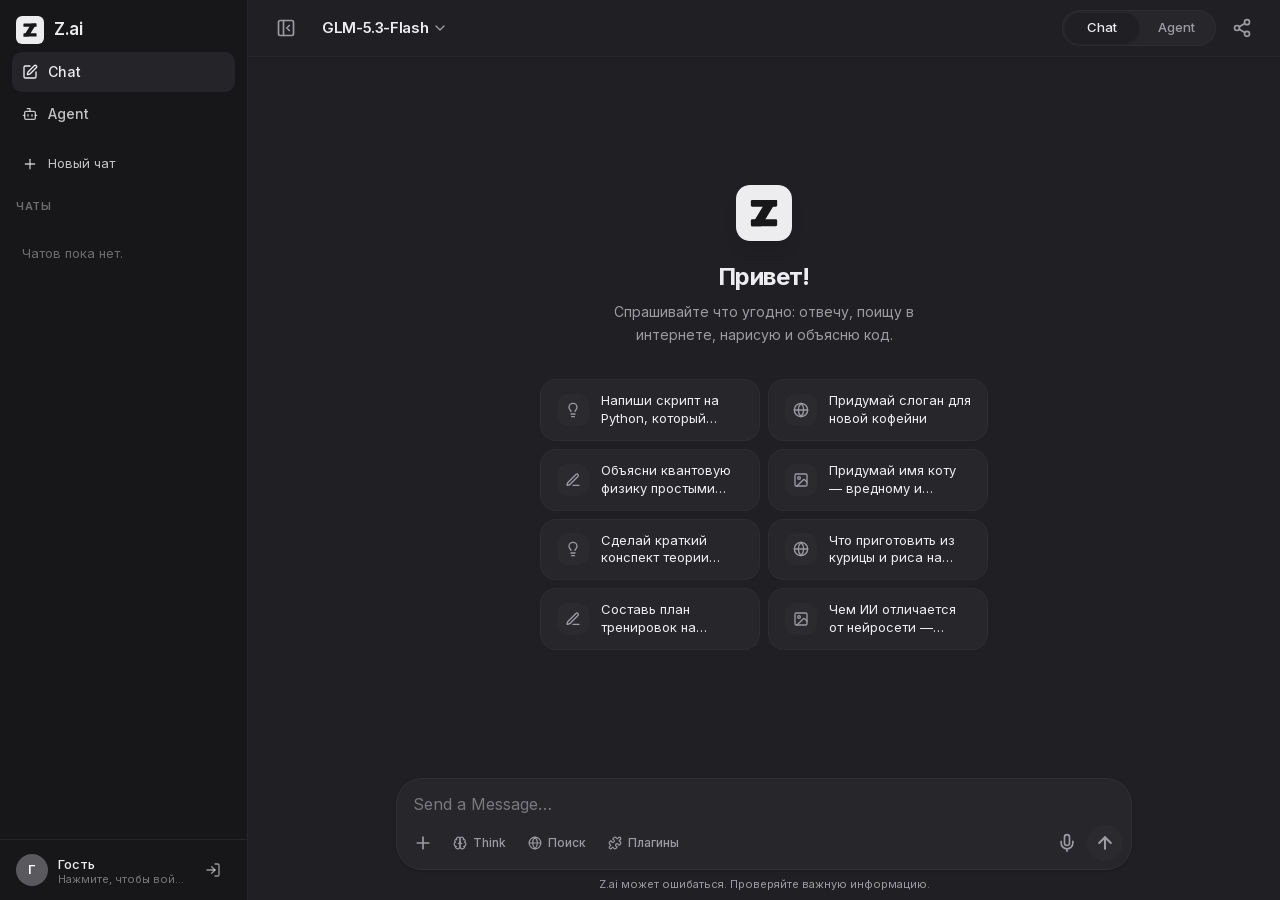
==== commit c0792d82: "v15.3: слой улучшений — фикс съезжающего UI и лагов, think LOW/MEDIUM/HIGH/OFF с автозакрытием, кноп" ====
--- a/index.html
+++ b/index.html
@@ -1 +1 @@
-<!DOCTYPE html><!--lP8f8WKboZcvRfP_M4YXX--><html lang="ru"><head><meta charSet="utf-8"/><meta name="viewport" content="width=device-width, initial-scale=1, maximum-scale=1, viewport-fit=cover, interactive-widget=resizes-content"/><link rel="preload" href="/_next/static/media/83afe278b6a6bb3c-s.p.3a6ba036.woff2" as="font" crossorigin="" type="font/woff2"/><link rel="preload" href="/_next/static/media/9c72aa0f40e4eef8-s.p.18a48cbc.woff2" as="font" crossorigin="" type="font/woff2"/><link rel="stylesheet" href="/_next/static/chunks/fb846ce9725e7ab9.css" data-precedence="next"/><link rel="stylesheet" href="/_next/static/chunks/ff6df49542fda8ba.css" data-precedence="next"/><link rel="preload" as="script" fetchPriority="low" href="/_next/static/chunks/786dca262d025f5f.js"/><script src="/_next/static/chunks/9a9aa2ad4cd0af8f.js" async=""></script><script src="/_next/static/chunks/05f6a547675409a8.js" async=""></script><script src="/_next/static/chunks/turbopack-af562b177c5a9201.js" async=""></script><script src="/_next/static/chunks/faf623f99a4e5a36.js" async=""></script><script src="/_next/static/chunks/28f1d545190c4591.js" async=""></script><script src="/_next/static/chunks/c4c79d5d0b280aeb.js" async=""></script><script src="/_next/static/chunks/d5f5ee717ae95f19.js" async=""></script><script src="/_next/static/chunks/33fd558c750c87d5.js" async=""></script><meta name="next-size-adjust" content=""/><meta name="theme-color" media="(prefers-color-scheme: dark)" content="#17171a"/><meta name="theme-color" media="(prefers-color-scheme: light)" content="#ffffff"/><title>Z.ai — AI Chatbot &amp; Agent powered by GLM</title><meta name="description" content="Z.ai на твоём телефоне: чат с GLM-5.3, Agent, выбор модели, размышления, поиск и картинки. Оптимизировано для мобильного, устанавливается как приложение."/><meta name="application-name" content="Z.ai"/><link rel="manifest" href="/manifest.json"/><meta name="keywords" content="Z.ai,GLM,AI чат,ассистент,агент,нейросеть"/><meta name="format-detection" content="telephone=no"/><meta name="mobile-web-app-capable" content="yes"/><meta name="apple-mobile-web-app-title" content="Z.ai"/><meta name="apple-mobile-web-app-status-bar-style" content="black-translucent"/><meta property="og:title" content="Z.ai — AI Chatbot &amp; Agent powered by GLM"/><meta property="og:description" content="Чат с GLM-5.3 / 5.2 / Flash, режим агента, оптимизация под телефон."/><meta property="og:locale" content="ru_RU"/><meta property="og:type" content="website"/><meta name="twitter:card" content="summary"/><meta name="twitter:title" content="Z.ai — AI Chatbot &amp; Agent powered by GLM"/><meta name="twitter:description" content="Чат с GLM-5.3 / 5.2 / Flash, режим агента, оптимизация под телефон."/><link rel="icon" href="/favicon.png" sizes="64x64" type="image/png"/><link rel="icon" href="/icons/icon-192.png" sizes="192x192" type="image/png"/><link rel="apple-touch-icon" href="/icons/apple-touch-icon.png"/><script src="/_next/static/chunks/a6dad97d9634a72d.js" noModule=""></script></head><body class="inter_46b0ff47-module__fANJgG__variable font-sans antialiased bg-background text-foreground"><div hidden=""><!--$--><!--/$--></div><script>((a,b,c,d,e,f,g,h)=>{let i=document.documentElement,j=["light","dark"];function k(b){var c;(Array.isArray(a)?a:[a]).forEach(a=>{let c="class"===a,d=c&&f?e.map(a=>f[a]||a):e;c?(i.classList.remove(...d),i.classList.add(f&&f[b]?f[b]:b)):i.setAttribute(a,b)}),c=b,h&&j.includes(c)&&(i.style.colorScheme=c)}if(d)k(d);else try{let a=localStorage.getItem(b)||c,d=g&&"system"===a?window.matchMedia("(prefers-color-scheme: dark)").matches?"dark":"light":a;k(d)}catch(a){}})("class","theme","dark",null,["light","dark"],null,true,true)</script><div class="flex h-dvh overflow-hidden text-foreground"><aside class="hidden shrink-0 overflow-hidden border-r border-sidebar-border transition-[width] duration-200 ease-out md:flex" style="width:248px"><div class="flex h-full w-full min-w-0 flex-col overflow-hidden bg-sidebar"><div class="flex items-center gap-2.5 px-4 pb-2 pt-4"><svg viewBox="0 0 512 512" class="h-7 w-7 shrink-0" aria-hidden="true" focusable="false"><rect width="512" height="512" rx="112" class="fill-primary"></rect><g class="fill-primary-foreground"><rect x="136" y="136" width="240" height="62" rx="12"></rect><rect x="136" y="314" width="240" height="62" rx="12"></rect><path d="M282 136 H376 L230 376 H136 Z"></path></g></svg><span class="text-[17px] font-semibold tracking-tight">Z.ai</span></div><div class="space-y-0.5 px-3"><button class="flex h-10 w-full items-center gap-2.5 rounded-lg px-2.5 text-sm font-medium transition-colors bg-sidebar-accent text-sidebar-accent-foreground" type="button"><svg xmlns="http://www.w3.org/2000/svg" width="24" height="24" viewBox="0 0 24 24" fill="none" stroke="currentColor" stroke-width="2" stroke-linecap="round" stroke-linejoin="round" class="lucide lucide-square-pen h-4 w-4 shrink-0" aria-hidden="true"><path d="M12 3H5a2 2 0 0 0-2 2v14a2 2 0 0 0 2 2h14a2 2 0 0 0 2-2v-7"></path><path d="M18.375 2.625a1 1 0 0 1 3 3l-9.013 9.014a2 2 0 0 1-.853.505l-2.873.84a.5.5 0 0 1-.62-.62l.84-2.873a2 2 0 0 1 .506-.852z"></path></svg>Chat</button><button class="flex h-10 w-full items-center gap-2.5 rounded-lg px-2.5 text-sm font-medium transition-colors text-sidebar-foreground/80 hover:bg-sidebar-accent/60" type="button"><svg xmlns="http://www.w3.org/2000/svg" width="24" height="24" viewBox="0 0 24 24" fill="none" stroke="currentColor" stroke-width="2" stroke-linecap="round" stroke-linejoin="round" class="lucide lucide-bot h-4 w-4 shrink-0" aria-hidden="true"><path d="M12 8V4H8"></path><rect width="16" height="12" x="4" y="8" rx="2"></rect><path d="M2 14h2"></path><path d="M20 14h2"></path><path d="M15 13v2"></path><path d="M9 13v2"></path></svg>Agent</button></div><div class="mt-3 space-y-0.5 px-3"><button type="button" class="flex h-9 w-full items-center gap-2.5 rounded-lg px-2.5 text-[13px] text-sidebar-foreground/80 transition-colors hover:bg-sidebar-accent/60"><svg xmlns="http://www.w3.org/2000/svg" width="24" height="24" viewBox="0 0 24 24" fill="none" stroke="currentColor" stroke-width="2" stroke-linecap="round" stroke-linejoin="round" class="lucide lucide-plus h-4 w-4 shrink-0" aria-hidden="true"><path d="M5 12h14"></path><path d="M12 5v14"></path></svg>Новый чат</button></div><p class="mt-4 px-4 pb-1 text-[11px] font-semibold uppercase tracking-wider text-sidebar-foreground/40">Чаты</p><div class="nice-scroll min-h-0 flex-1 space-y-0.5 overflow-y-auto overscroll-contain px-3 pb-2"><p class="px-2.5 py-6 text-[13px] leading-relaxed text-sidebar-foreground/40">Чатов пока нет.</p></div><div class="flex items-center gap-2.5 border-t border-sidebar-border px-4 py-3" style="padding-bottom:calc(0.75rem + env(safe-area-inset-bottom))"><span class="flex h-8 w-8 shrink-0 items-center justify-center rounded-full text-[13px] font-semibold text-white bg-muted-foreground/50">Г</span><button class="min-w-0 flex-1 text-left" type="button" aria-label="Аккаунт Z.ai"><p class="truncate text-[13px] font-medium">Гость</p><p class="truncate text-[11px] leading-none text-sidebar-foreground/45">Нажмите, чтобы войти в аккаунт</p></button><button aria-label="Войти в аккаунт Z.ai" class="flex h-9 w-9 shrink-0 items-center justify-center rounded-lg text-sidebar-foreground/60 transition-colors hover:bg-sidebar-accent hover:text-sidebar-foreground"><svg xmlns="http://www.w3.org/2000/svg" width="24" height="24" viewBox="0 0 24 24" fill="none" stroke="currentColor" stroke-width="2" stroke-linecap="round" stroke-linejoin="round" class="lucide lucide-log-in h-4 w-4" aria-hidden="true"><path d="m10 17 5-5-5-5"></path><path d="M15 12H3"></path><path d="M15 3h4a2 2 0 0 1 2 2v14a2 2 0 0 1-2 2h-4"></path></svg></button></div></div></aside><div class="flex min-w-0 flex-1 flex-col"><header class="sticky top-0 z-40 border-b border-border/40 bg-background" style="padding-top:env(safe-area-inset-top)"><div class="flex h-14 w-full items-center gap-1 px-2 sm:px-4"><button aria-label="Открыть меню" class="flex h-11 w-11 shrink-0 items-center justify-center rounded-xl text-muted-foreground transition-colors hover:bg-muted hover:text-foreground active:scale-90 md:hidden"><svg xmlns="http://www.w3.org/2000/svg" width="24" height="24" viewBox="0 0 24 24" fill="none" stroke="currentColor" stroke-width="2" stroke-linecap="round" stroke-linejoin="round" class="lucide lucide-menu h-5 w-5" aria-hidden="true"><path d="M4 12h16"></path><path d="M4 18h16"></path><path d="M4 6h16"></path></svg></button><button aria-label="Скрыть левую панель" class="hidden h-11 w-11 shrink-0 items-center justify-center rounded-xl text-muted-foreground transition-colors hover:bg-muted hover:text-foreground active:scale-90 md:flex"><svg xmlns="http://www.w3.org/2000/svg" width="24" height="24" viewBox="0 0 24 24" fill="none" stroke="currentColor" stroke-width="2" stroke-linecap="round" stroke-linejoin="round" class="lucide lucide-panel-left-close h-5 w-5" aria-hidden="true"><rect width="18" height="18" x="3" y="3" rx="2"></rect><path d="M9 3v18"></path><path d="m16 15-3-3 3-3"></path></svg></button><button class="flex h-10 min-w-0 items-center gap-1 rounded-xl px-2.5 transition-colors hover:bg-muted active:scale-[0.98]" aria-label="Выбрать модель" type="button" id="radix-_R_365fdb_" aria-haspopup="menu" aria-expanded="false" data-state="closed" data-slot="dropdown-menu-trigger"><span class="truncate text-[15px] font-semibold tracking-tight">GLM-5.3-Flash</span><svg xmlns="http://www.w3.org/2000/svg" width="24" height="24" viewBox="0 0 24 24" fill="none" stroke="currentColor" stroke-width="2" stroke-linecap="round" stroke-linejoin="round" class="lucide lucide-chevron-down h-4 w-4 shrink-0 text-muted-foreground" aria-hidden="true"><path d="m6 9 6 6 6-6"></path></svg></button><div class="ml-auto flex items-center gap-1"><div role="tablist" aria-label="Раздел Chat или Agent" class="relative flex h-9 shrink-0 items-center rounded-full border border-border/70 bg-muted/70 p-0.5"><span aria-hidden="true" class="absolute bottom-0.5 left-0.5 top-0.5 w-[74px] rounded-full bg-background shadow-sm transition-transform duration-200 ease-out" style="transform:translateX(0)"></span><button role="tab" aria-selected="true" class="relative z-10 h-8 w-[74px] rounded-full text-[13px] font-medium transition-colors text-foreground" type="button">Chat</button><button role="tab" aria-selected="false" class="relative z-10 h-8 w-[74px] rounded-full text-[13px] font-medium transition-colors text-muted-foreground hover:text-foreground" type="button">Agent</button></div><button aria-label="Новый чат" class="flex h-11 w-11 items-center justify-center rounded-xl text-muted-foreground transition-colors hover:bg-muted hover:text-foreground active:scale-90"><svg xmlns="http://www.w3.org/2000/svg" width="24" height="24" viewBox="0 0 24 24" fill="none" stroke="currentColor" stroke-width="2" stroke-linecap="round" stroke-linejoin="round" class="lucide lucide-square-pen h-5 w-5" aria-hidden="true"><path d="M12 3H5a2 2 0 0 0-2 2v14a2 2 0 0 0 2 2h14a2 2 0 0 0 2-2v-7"></path><path d="M18.375 2.625a1 1 0 0 1 3 3l-9.013 9.014a2 2 0 0 1-.853.505l-2.873.84a.5.5 0 0 1-.62-.62l.84-2.873a2 2 0 0 1 .506-.852z"></path></svg></button></div></div></header><main class="nice-scroll relative flex-1 overflow-y-auto overscroll-contain"><div class="flex min-h-full flex-col items-center justify-center px-4 py-10"><svg viewBox="0 0 512 512" class="msg-in h-14 w-14 rounded-[14px] shadow-lg shadow-black/10" aria-hidden="true" focusable="false"><rect width="512" height="512" rx="112" class="fill-primary"></rect><g class="fill-primary-foreground"><rect x="136" y="136" width="240" height="62" rx="12"></rect><rect x="136" y="314" width="240" height="62" rx="12"></rect><path d="M282 136 H376 L230 376 H136 Z"></path></g></svg><h1 class="msg-in mt-5 text-center text-2xl font-bold tracking-tight [animation-delay:60ms]">Привет!</h1><p class="msg-in mt-2 max-w-xs text-center text-sm leading-relaxed text-muted-foreground [animation-delay:120ms]">Спрашивайте что угодно: отвечу, поищу в интернете, нарисую и объясню код.</p><div class="msg-in mt-8 grid w-full max-w-md grid-cols-1 gap-2 [animation-delay:180ms] sm:grid-cols-2"><button class="flex min-h-14 items-center gap-3 rounded-2xl border border-border/70 bg-card px-4 py-3 text-left text-[13px] leading-snug text-foreground transition-all hover:bg-muted active:scale-[0.98]"><span class="flex h-8 w-8 shrink-0 items-center justify-center rounded-lg bg-muted"><svg xmlns="http://www.w3.org/2000/svg" width="24" height="24" viewBox="0 0 24 24" fill="none" stroke="currentColor" stroke-width="2" stroke-linecap="round" stroke-linejoin="round" class="lucide lucide-lightbulb h-4 w-4 text-muted-foreground" aria-hidden="true"><path d="M15 14c.2-1 .7-1.7 1.5-2.5 1-.9 1.5-2.2 1.5-3.5A6 6 0 0 0 6 8c0 1 .2 2.2 1.5 3.5.7.7 1.3 1.5 1.5 2.5"></path><path d="M9 18h6"></path><path d="M10 22h4"></path></svg></span><span class="line-clamp-2">Объясни, как работают нейросети, простыми словами</span></button><button class="flex min-h-14 items-center gap-3 rounded-2xl border border-border/70 bg-card px-4 py-3 text-left text-[13px] leading-snug text-foreground transition-all hover:bg-muted active:scale-[0.98]"><span class="flex h-8 w-8 shrink-0 items-center justify-center rounded-lg bg-muted"><svg xmlns="http://www.w3.org/2000/svg" width="24" height="24" viewBox="0 0 24 24" fill="none" stroke="currentColor" stroke-width="2" stroke-linecap="round" stroke-linejoin="round" class="lucide lucide-globe h-4 w-4 text-muted-foreground" aria-hidden="true"><circle cx="12" cy="12" r="10"></circle><path d="M12 2a14.5 14.5 0 0 0 0 20 14.5 14.5 0 0 0 0-20"></path><path d="M2 12h20"></path></svg></span><span class="line-clamp-2">Что нового в мире технологий? Включи поиск и расскажи</span></button><button class="flex min-h-14 items-center gap-3 rounded-2xl border border-border/70 bg-card px-4 py-3 text-left text-[13px] leading-snug text-foreground transition-all hover:bg-muted active:scale-[0.98]"><span class="flex h-8 w-8 shrink-0 items-center justify-center rounded-lg bg-muted"><svg xmlns="http://www.w3.org/2000/svg" width="24" height="24" viewBox="0 0 24 24" fill="none" stroke="currentColor" stroke-width="2" stroke-linecap="round" stroke-linejoin="round" class="lucide lucide-pen-line h-4 w-4 text-muted-foreground" aria-hidden="true"><path d="M12 20h9"></path><path d="M16.376 3.622a1 1 0 0 1 3.002 3.002L7.368 18.635a2 2 0 0 1-.855.506l-2.872.838a.5.5 0 0 1-.62-.62l.838-2.872a2 2 0 0 1 .506-.854z"></path></svg></span><span class="line-clamp-2">Составь план тренировок на неделю для новичка</span></button><button class="flex min-h-14 items-center gap-3 rounded-2xl border border-border/70 bg-card px-4 py-3 text-left text-[13px] leading-snug text-foreground transition-all hover:bg-muted active:scale-[0.98]"><span class="flex h-8 w-8 shrink-0 items-center justify-center rounded-lg bg-muted"><svg xmlns="http://www.w3.org/2000/svg" width="24" height="24" viewBox="0 0 24 24" fill="none" stroke="currentColor" stroke-width="2" stroke-linecap="round" stroke-linejoin="round" class="lucide lucide-image h-4 w-4 text-muted-foreground" aria-hidden="true"><rect width="18" height="18" x="3" y="3" rx="2" ry="2"></rect><circle cx="9" cy="9" r="2"></circle><path d="m21 15-3.086-3.086a2 2 0 0 0-2.828 0L6 21"></path></svg></span><span class="line-clamp-2">Нарисуй кота-космонавта в открытом космосе</span></button></div></div></main><footer class="relative z-10"><div class="bg-background"><div class="mx-auto w-full max-w-3xl px-3 pb-2 sm:px-4" style="padding-bottom:calc(0.5rem + env(safe-area-inset-bottom))"><div class="input-glow rounded-[26px] border border-border bg-card shadow-sm transition-colors"><textarea rows="1" enterKeyHint="send" placeholder="Send a Message…" aria-label="Сообщение для ИИ" maxLength="8000" class="w-full resize-none bg-transparent px-4 pb-1 pt-3.5 text-base leading-snug text-foreground placeholder:text-muted-foreground/70 focus-visible:outline-none disabled:opacity-60" style="max-height:160px"></textarea><div class="flex items-center gap-0.5 px-2 pb-2"><button aria-label="Прикрепить" aria-expanded="false" class="flex h-9 w-9 shrink-0 items-center justify-center rounded-full text-muted-foreground transition-all hover:bg-muted hover:text-foreground active:scale-90 disabled:opacity-50" type="button" aria-haspopup="dialog" aria-controls="radix-_R_t6i5fdb_" data-state="closed" data-slot="popover-trigger"><svg xmlns="http://www.w3.org/2000/svg" width="24" height="24" viewBox="0 0 24 24" fill="none" stroke="currentColor" stroke-width="2" stroke-linecap="round" stroke-linejoin="round" class="lucide lucide-plus h-5 w-5" aria-hidden="true"><path d="M5 12h14"></path><path d="M12 5v14"></path></svg></button><button aria-label="Уровень размышлений" class="flex h-8 shrink-0 items-center gap-1.5 rounded-full px-2.5 text-xs font-medium transition-all active:scale-95 text-muted-foreground hover:bg-muted hover:text-foreground" type="button" aria-haspopup="dialog" aria-expanded="false" aria-controls="radix-_R_1d6i5fdb_" data-state="closed" data-slot="popover-trigger"><svg xmlns="http://www.w3.org/2000/svg" width="24" height="24" viewBox="0 0 24 24" fill="none" stroke="currentColor" stroke-width="2" stroke-linecap="round" stroke-linejoin="round" class="lucide lucide-brain h-3.5 w-3.5" aria-hidden="true"><path d="M12 5a3 3 0 1 0-5.997.125 4 4 0 0 0-2.526 5.77 4 4 0 0 0 .556 6.588A4 4 0 1 0 12 18Z"></path><path d="M12 5a3 3 0 1 1 5.997.125 4 4 0 0 1 2.526 5.77 4 4 0 0 1-.556 6.588A4 4 0 1 1 12 18Z"></path><path d="M15 13a4.5 4.5 0 0 1-3-4 4.5 4.5 0 0 1-3 4"></path><path d="M17.599 6.5a3 3 0 0 0 .399-1.375"></path><path d="M6.003 5.125A3 3 0 0 0 6.401 6.5"></path><path d="M3.477 10.896a4 4 0 0 1 .585-.396"></path><path d="M19.938 10.5a4 4 0 0 1 .585.396"></path><path d="M6 18a4 4 0 0 1-1.967-.516"></path><path d="M19.967 17.484A4 4 0 0 1 18 18"></path></svg>Размышления</button><button aria-pressed="false" class="flex h-8 shrink-0 items-center gap-1.5 rounded-full px-2.5 text-xs font-medium transition-all active:scale-95 text-muted-foreground hover:bg-muted hover:text-foreground"><svg xmlns="http://www.w3.org/2000/svg" width="24" height="24" viewBox="0 0 24 24" fill="none" stroke="currentColor" stroke-width="2" stroke-linecap="round" stroke-linejoin="round" class="lucide lucide-globe h-3.5 w-3.5" aria-hidden="true"><circle cx="12" cy="12" r="10"></circle><path d="M12 2a14.5 14.5 0 0 0 0 20 14.5 14.5 0 0 0 0-20"></path><path d="M2 12h20"></path></svg>Поиск</button><button aria-label="Плагины" aria-expanded="false" class="flex h-8 shrink-0 items-center gap-1.5 rounded-full px-2.5 text-xs font-medium transition-all active:scale-95 text-muted-foreground hover:bg-muted hover:text-foreground"><svg xmlns="http://www.w3.org/2000/svg" width="24" height="24" viewBox="0 0 24 24" fill="none" stroke="currentColor" stroke-width="2" stroke-linecap="round" stroke-linejoin="round" class="lucide lucide-puzzle h-3.5 w-3.5" aria-hidden="true"><path d="M15.39 4.39a1 1 0 0 0 1.68-.474 2.5 2.5 0 1 1 3.014 3.015 1 1 0 0 0-.474 1.68l1.683 1.682a2.414 2.414 0 0 1 0 3.414L19.61 15.39a1 1 0 0 1-1.68-.474 2.5 2.5 0 1 0-3.014 3.015 1 1 0 0 1 .474 1.68l-1.683 1.682a2.414 2.414 0 0 1-3.414 0L8.61 19.61a1 1 0 0 0-1.68.474 2.5 2.5 0 1 1-3.014-3.015 1 1 0 0 0 .474-1.68l-1.683-1.682a2.414 2.414 0 0 1 0-3.414L4.39 8.61a1 1 0 0 1 1.68.474 2.5 2.5 0 1 0 3.014-3.015 1 1 0 0 1-.474-1.68l1.683-1.682a2.414 2.414 0 0 1 3.414 0z"></path></svg>Плагины</button><span class="ml-auto"></span><button aria-label="Голосовой ввод" class="flex h-9 w-9 shrink-0 items-center justify-center rounded-full text-muted-foreground transition-all hover:bg-muted hover:text-foreground active:scale-90 disabled:opacity-50 "><svg xmlns="http://www.w3.org/2000/svg" width="24" height="24" viewBox="0 0 24 24" fill="none" stroke="currentColor" stroke-width="2" stroke-linecap="round" stroke-linejoin="round" class="lucide lucide-mic h-5 w-5" aria-hidden="true"><path d="M12 19v3"></path><path d="M19 10v2a7 7 0 0 1-14 0v-2"></path><rect x="9" y="2" width="6" height="13" rx="3"></rect></svg></button><button disabled="" aria-label="Отправить сообщение" class="flex h-9 w-9 shrink-0 items-center justify-center rounded-full bg-primary text-primary-foreground transition-all hover:opacity-80 active:scale-90 disabled:bg-muted disabled:text-muted-foreground"><svg xmlns="http://www.w3.org/2000/svg" width="24" height="24" viewBox="0 0 24 24" fill="none" stroke="currentColor" stroke-width="2.5" stroke-linecap="round" stroke-linejoin="round" class="lucide lucide-arrow-up h-5 w-5" aria-hidden="true"><path d="m5 12 7-7 7 7"></path><path d="M12 19V5"></path></svg></button></div></div><p class="mt-1.5 hidden text-center text-[11px] text-muted-foreground sm:block">Z.ai может ошибаться. Проверяйте важную информацию.</p></div><input type="file" accept="image/*" capture="environment" class="hidden"/><input type="file" accept="image/*,video/*" multiple="" class="hidden"/><input type="file" multiple="" class="hidden"/></div></footer></div></div><!--$--><!--/$--><div role="region" aria-label="Notifications (F8)" tabindex="-1" style="pointer-events:none"><ol tabindex="-1" class="fixed top-0 z-[100] flex max-h-screen w-full flex-col-reverse p-4 sm:bottom-0 sm:right-0 sm:top-auto sm:flex-col md:max-w-[420px]"></ol></div><script src="/_next/static/chunks/786dca262d025f5f.js" id="_R_" async=""></script><script>(self.__next_f=self.__next_f||[]).push([0])</script><script>self.__next_f.push([1,"1:\"$Sreact.fragment\"\n2:I[63178,[\"/_next/static/chunks/faf623f99a4e5a36.js\",\"/_next/static/chunks/28f1d545190c4591.js\"],\"ThemeProvider\"]\n3:I[39756,[\"/_next/static/chunks/c4c79d5d0b280aeb.js\"],\"default\"]\n4:I[37457,[\"/_next/static/chunks/c4c79d5d0b280aeb.js\"],\"default\"]\n5:I[77855,[\"/_next/static/chunks/faf623f99a4e5a36.js\",\"/_next/static/chunks/28f1d545190c4591.js\"],\"Toaster\"]\n6:I[47257,[\"/_next/static/chunks/c4c79d5d0b280aeb.js\"],\"ClientPageRoot\"]\n7:I[52683,[\"/_next/static/chunks/faf623f99a4e5a36.js\",\"/_next/static/chunks/28f1d545190c4591.js\",\"/_next/static/chunks/d5f5ee717ae95f19.js\",\"/_next/static/chunks/33fd558c750c87d5.js\"],\"default\"]\na:I[97367,[\"/_next/static/chunks/c4c79d5d0b280aeb.js\"],\"OutletBoundary\"]\nb:\"$Sreact.suspense\"\nd:I[97367,[\"/_next/static/chunks/c4c79d5d0b280aeb.js\"],\"ViewportBoundary\"]\nf:I[97367,[\"/_next/static/chunks/c4c79d5d0b280aeb.js\"],\"MetadataBoundary\"]\n11:I[68027,[\"/_next/static/chunks/c4c79d5d0b280aeb.js\"],\"default\"]\n:HL[\"/_next/static/chunks/fb846ce9725e7ab9.css\",\"style\"]\n:HL[\"/_next/static/chunks/ff6df49542fda8ba.css\",\"style\"]\n:HL[\"/_next/static/media/83afe278b6a6bb3c-s.p.3a6ba036.woff2\",\"font\",{\"crossOrigin\":\"\",\"type\":\"font/woff2\"}]\n:HL[\"/_next/static/media/9c72aa0f40e4eef8-s.p.18a48cbc.woff2\",\"font\",{\"crossOrigin\":\"\",\"type\":\"font/woff2\"}]\n"])</script><script>self.__next_f.push([1,"0:{\"P\":null,\"b\":\"lP8f8WKboZcvRfP_M4YXX\",\"c\":[\"\",\"\"],\"q\":\"\",\"i\":false,\"f\":[[[\"\",{\"children\":[\"__PAGE__\",{}]},\"$undefined\",\"$undefined\",true],[[\"$\",\"$1\",\"c\",{\"children\":[[[\"$\",\"link\",\"0\",{\"rel\":\"stylesheet\",\"href\":\"/_next/static/chunks/fb846ce9725e7ab9.css\",\"precedence\":\"next\",\"crossOrigin\":\"$undefined\",\"nonce\":\"$undefined\"}],[\"$\",\"link\",\"1\",{\"rel\":\"stylesheet\",\"href\":\"/_next/static/chunks/ff6df49542fda8ba.css\",\"precedence\":\"next\",\"crossOrigin\":\"$undefined\",\"nonce\":\"$undefined\"}],[\"$\",\"script\",\"script-0\",{\"src\":\"/_next/static/chunks/faf623f99a4e5a36.js\",\"async\":true,\"nonce\":\"$undefined\"}],[\"$\",\"script\",\"script-1\",{\"src\":\"/_next/static/chunks/28f1d545190c4591.js\",\"async\":true,\"nonce\":\"$undefined\"}]],[\"$\",\"html\",null,{\"lang\":\"ru\",\"suppressHydrationWarning\":true,\"children\":[\"$\",\"body\",null,{\"className\":\"inter_46b0ff47-module__fANJgG__variable font-sans antialiased bg-background text-foreground\",\"children\":[\"$\",\"$L2\",null,{\"attribute\":\"class\",\"defaultTheme\":\"dark\",\"enableSystem\":true,\"disableTransitionOnChange\":true,\"children\":[[\"$\",\"$L3\",null,{\"parallelRouterKey\":\"children\",\"error\":\"$undefined\",\"errorStyles\":\"$undefined\",\"errorScripts\":\"$undefined\",\"template\":[\"$\",\"$L4\",null,{}],\"templateStyles\":\"$undefined\",\"templateScripts\":\"$undefined\",\"notFound\":[[[\"$\",\"title\",null,{\"children\":\"404: This page could not be found.\"}],[\"$\",\"div\",null,{\"style\":{\"fontFamily\":\"system-ui,\\\"Segoe UI\\\",Roboto,Helvetica,Arial,sans-serif,\\\"Apple Color Emoji\\\",\\\"Segoe UI Emoji\\\"\",\"height\":\"100vh\",\"textAlign\":\"center\",\"display\":\"flex\",\"flexDirection\":\"column\",\"alignItems\":\"center\",\"justifyContent\":\"center\"},\"children\":[\"$\",\"div\",null,{\"children\":[[\"$\",\"style\",null,{\"dangerouslySetInnerHTML\":{\"__html\":\"body{color:#000;background:#fff;margin:0}.next-error-h1{border-right:1px solid rgba(0,0,0,.3)}@media (prefers-color-scheme:dark){body{color:#fff;background:#000}.next-error-h1{border-right:1px solid rgba(255,255,255,.3)}}\"}}],[\"$\",\"h1\",null,{\"className\":\"next-error-h1\",\"style\":{\"display\":\"inline-block\",\"margin\":\"0 20px 0 0\",\"padding\":\"0 23px 0 0\",\"fontSize\":24,\"fontWeight\":500,\"verticalAlign\":\"top\",\"lineHeight\":\"49px\"},\"children\":404}],[\"$\",\"div\",null,{\"style\":{\"display\":\"inline-block\"},\"children\":[\"$\",\"h2\",null,{\"style\":{\"fontSize\":14,\"fontWeight\":400,\"lineHeight\":\"49px\",\"margin\":0},\"children\":\"This page could not be found.\"}]}]]}]}]],[]],\"forbidden\":\"$undefined\",\"unauthorized\":\"$undefined\"}],[\"$\",\"$L5\",null,{}]]}]}]}]]}],{\"children\":[[\"$\",\"$1\",\"c\",{\"children\":[[\"$\",\"$L6\",null,{\"Component\":\"$7\",\"serverProvidedParams\":{\"searchParams\":{},\"params\":{},\"promises\":[\"$@8\",\"$@9\"]}}],[[\"$\",\"script\",\"script-0\",{\"src\":\"/_next/static/chunks/d5f5ee717ae95f19.js\",\"async\":true,\"nonce\":\"$undefined\"}],[\"$\",\"script\",\"script-1\",{\"src\":\"/_next/static/chunks/33fd558c750c87d5.js\",\"async\":true,\"nonce\":\"$undefined\"}]],[\"$\",\"$La\",null,{\"children\":[\"$\",\"$b\",null,{\"name\":\"Next.MetadataOutlet\",\"children\":\"$@c\"}]}]]}],{},null,false,false]},null,false,false],[\"$\",\"$1\",\"h\",{\"children\":[null,[\"$\",\"$Ld\",null,{\"children\":\"$Le\"}],[\"$\",\"div\",null,{\"hidden\":true,\"children\":[\"$\",\"$Lf\",null,{\"children\":[\"$\",\"$b\",null,{\"name\":\"Next.Metadata\",\"children\":\"$L10\"}]}]}],[\"$\",\"meta\",null,{\"name\":\"next-size-adjust\",\"content\":\"\"}]]}],false]],\"m\":\"$undefined\",\"G\":[\"$11\",[]],\"S\":true}\n"])</script><script>self.__next_f.push([1,"8:{}\n9:\"$0:f:0:1:1:children:0:props:children:0:props:serverProvidedParams:params\"\n"])</script><script>self.__next_f.push([1,"e:[[\"$\",\"meta\",\"0\",{\"charSet\":\"utf-8\"}],[\"$\",\"meta\",\"1\",{\"name\":\"viewport\",\"content\":\"width=device-width, initial-scale=1, maximum-scale=1, viewport-fit=cover, interactive-widget=resizes-content\"}],[\"$\",\"meta\",\"2\",{\"name\":\"theme-color\",\"media\":\"(prefers-color-scheme: dark)\",\"content\":\"#17171a\"}],[\"$\",\"meta\",\"3\",{\"name\":\"theme-color\",\"media\":\"(prefers-color-scheme: light)\",\"content\":\"#ffffff\"}]]\n"])</script><script>self.__next_f.push([1,"12:I[27201,[\"/_next/static/chunks/c4c79d5d0b280aeb.js\"],\"IconMark\"]\nc:null\n"])</script><script>self.__next_f.push([1,"10:[[\"$\",\"title\",\"0\",{\"children\":\"Z.ai — AI Chatbot \u0026 Agent powered by GLM\"}],[\"$\",\"meta\",\"1\",{\"name\":\"description\",\"content\":\"Z.ai на твоём телефоне: чат с GLM-5.3, Agent, выбор модели, размышления, поиск и картинки. Оптимизировано для мобильного, устанавливается как приложение.\"}],[\"$\",\"meta\",\"2\",{\"name\":\"application-name\",\"content\":\"Z.ai\"}],[\"$\",\"link\",\"3\",{\"rel\":\"manifest\",\"href\":\"/manifest.json\",\"crossOrigin\":\"$undefined\"}],[\"$\",\"meta\",\"4\",{\"name\":\"keywords\",\"content\":\"Z.ai,GLM,AI чат,ассистент,агент,нейросеть\"}],[\"$\",\"meta\",\"5\",{\"name\":\"format-detection\",\"content\":\"telephone=no\"}],[\"$\",\"meta\",\"6\",{\"name\":\"mobile-web-app-capable\",\"content\":\"yes\"}],[\"$\",\"meta\",\"7\",{\"name\":\"apple-mobile-web-app-title\",\"content\":\"Z.ai\"}],[\"$\",\"meta\",\"8\",{\"name\":\"apple-mobile-web-app-status-bar-style\",\"content\":\"black-translucent\"}],[\"$\",\"meta\",\"9\",{\"property\":\"og:title\",\"content\":\"Z.ai — AI Chatbot \u0026 Agent powered by GLM\"}],[\"$\",\"meta\",\"10\",{\"property\":\"og:description\",\"content\":\"Чат с GLM-5.3 / 5.2 / Flash, режим агента, оптимизация под телефон.\"}],[\"$\",\"meta\",\"11\",{\"property\":\"og:locale\",\"content\":\"ru_RU\"}],[\"$\",\"meta\",\"12\",{\"property\":\"og:type\",\"content\":\"website\"}],[\"$\",\"meta\",\"13\",{\"name\":\"twitter:card\",\"content\":\"summary\"}],[\"$\",\"meta\",\"14\",{\"name\":\"twitter:title\",\"content\":\"Z.ai — AI Chatbot \u0026 Agent powered by GLM\"}],[\"$\",\"meta\",\"15\",{\"name\":\"twitter:description\",\"content\":\"Чат с GLM-5.3 / 5.2 / Flash, режим агента, оптимизация под телефон.\"}],[\"$\",\"link\",\"16\",{\"rel\":\"icon\",\"href\":\"/favicon.png\",\"sizes\":\"64x64\",\"type\":\"image/png\"}],[\"$\",\"link\",\"17\",{\"rel\":\"icon\",\"href\":\"/icons/icon-192.png\",\"sizes\":\"192x192\",\"type\":\"image/png\"}],[\"$\",\"link\",\"18\",{\"rel\":\"apple-touch-icon\",\"href\":\"/icons/apple-touch-icon.png\"}],[\"$\",\"$L12\",\"19\",{}]]\n"])</script></body></html>+<!DOCTYPE html><!--lP8f8WKboZcvRfP_M4YXX--><html lang="ru"><head><meta charSet="utf-8"/><meta name="viewport" content="width=device-width, initial-scale=1, maximum-scale=1, viewport-fit=cover, interactive-widget=resizes-content"/><link rel="preload" href="/_next/static/media/83afe278b6a6bb3c-s.p.3a6ba036.woff2" as="font" crossorigin="" type="font/woff2"/><link rel="preload" href="/_next/static/media/9c72aa0f40e4eef8-s.p.18a48cbc.woff2" as="font" crossorigin="" type="font/woff2"/><link rel="stylesheet" href="/_next/static/chunks/fb846ce9725e7ab9.css" data-precedence="next"/><link rel="stylesheet" href="/_next/static/chunks/ff6df49542fda8ba.css" data-precedence="next"/><link rel="preload" as="script" fetchPriority="low" href="/_next/static/chunks/786dca262d025f5f.js"/><script src="/_next/static/chunks/9a9aa2ad4cd0af8f.js" async=""></script><script src="/_next/static/chunks/05f6a547675409a8.js" async=""></script><script src="/_next/static/chunks/turbopack-af562b177c5a9201.js" async=""></script><script src="/_next/static/chunks/faf623f99a4e5a36.js" async=""></script><script src="/_next/static/chunks/28f1d545190c4591.js" async=""></script><script src="/_next/static/chunks/c4c79d5d0b280aeb.js" async=""></script><script src="/_next/static/chunks/d5f5ee717ae95f19.js" async=""></script><script src="/_next/static/chunks/33fd558c750c87d5.js" async=""></script><meta name="next-size-adjust" content=""/><meta name="theme-color" media="(prefers-color-scheme: dark)" content="#17171a"/><meta name="theme-color" media="(prefers-color-scheme: light)" content="#ffffff"/><title>Z.ai — AI Chatbot &amp; Agent powered by GLM</title><meta name="description" content="Z.ai на твоём телефоне: чат с GLM-5.3, Agent, выбор модели, размышления, поиск и картинки. Оптимизировано для мобильного, устанавливается как приложение."/><meta name="application-name" content="Z.ai"/><link rel="manifest" href="/manifest.json"/><meta name="keywords" content="Z.ai,GLM,AI чат,ассистент,агент,нейросеть"/><meta name="format-detection" content="telephone=no"/><meta name="mobile-web-app-capable" content="yes"/><meta name="apple-mobile-web-app-title" content="Z.ai"/><meta name="apple-mobile-web-app-status-bar-style" content="black-translucent"/><meta property="og:title" content="Z.ai — AI Chatbot &amp; Agent powered by GLM"/><meta property="og:description" content="Чат с GLM-5.3 / 5.2 / Flash, режим агента, оптимизация под телефон."/><meta property="og:locale" content="ru_RU"/><meta property="og:type" content="website"/><meta name="twitter:card" content="summary"/><meta name="twitter:title" content="Z.ai — AI Chatbot &amp; Agent powered by GLM"/><meta name="twitter:description" content="Чат с GLM-5.3 / 5.2 / Flash, режим агента, оптимизация под телефон."/><link rel="icon" href="/favicon.png" sizes="64x64" type="image/png"/><link rel="icon" href="/icons/icon-192.png" sizes="192x192" type="image/png"/><link rel="apple-touch-icon" href="/icons/apple-touch-icon.png"/><link rel="stylesheet" href="/css/v16x.css?v=15.3"/><script src="/js/v16x.js?v=15.3" defer=""></script><script src="/_next/static/chunks/a6dad97d9634a72d.js" noModule=""></script></head><body class="inter_46b0ff47-module__fANJgG__variable font-sans antialiased bg-background text-foreground"><div hidden=""><!--$--><!--/$--></div><script>((a,b,c,d,e,f,g,h)=>{let i=document.documentElement,j=["light","dark"];function k(b){var c;(Array.isArray(a)?a:[a]).forEach(a=>{let c="class"===a,d=c&&f?e.map(a=>f[a]||a):e;c?(i.classList.remove(...d),i.classList.add(f&&f[b]?f[b]:b)):i.setAttribute(a,b)}),c=b,h&&j.includes(c)&&(i.style.colorScheme=c)}if(d)k(d);else try{let a=localStorage.getItem(b)||c,d=g&&"system"===a?window.matchMedia("(prefers-color-scheme: dark)").matches?"dark":"light":a;k(d)}catch(a){}})("class","theme","dark",null,["light","dark"],null,true,true)</script><div class="flex h-dvh overflow-hidden text-foreground"><aside class="hidden shrink-0 overflow-hidden border-r border-sidebar-border transition-[width] duration-200 ease-out md:flex" style="width:248px"><div class="flex h-full w-full min-w-0 flex-col overflow-hidden bg-sidebar"><div class="flex items-center gap-2.5 px-4 pb-2 pt-4"><svg viewBox="0 0 512 512" class="h-7 w-7 shrink-0" aria-hidden="true" focusable="false"><rect width="512" height="512" rx="112" class="fill-primary"></rect><g class="fill-primary-foreground"><rect x="136" y="136" width="240" height="62" rx="12"></rect><rect x="136" y="314" width="240" height="62" rx="12"></rect><path d="M282 136 H376 L230 376 H136 Z"></path></g></svg><span class="text-[17px] font-semibold tracking-tight">Z.ai</span></div><div class="space-y-0.5 px-3"><button class="flex h-10 w-full items-center gap-2.5 rounded-lg px-2.5 text-sm font-medium transition-colors bg-sidebar-accent text-sidebar-accent-foreground" type="button"><svg xmlns="http://www.w3.org/2000/svg" width="24" height="24" viewBox="0 0 24 24" fill="none" stroke="currentColor" stroke-width="2" stroke-linecap="round" stroke-linejoin="round" class="lucide lucide-square-pen h-4 w-4 shrink-0" aria-hidden="true"><path d="M12 3H5a2 2 0 0 0-2 2v14a2 2 0 0 0 2 2h14a2 2 0 0 0 2-2v-7"></path><path d="M18.375 2.625a1 1 0 0 1 3 3l-9.013 9.014a2 2 0 0 1-.853.505l-2.873.84a.5.5 0 0 1-.62-.62l.84-2.873a2 2 0 0 1 .506-.852z"></path></svg>Chat</button><button class="flex h-10 w-full items-center gap-2.5 rounded-lg px-2.5 text-sm font-medium transition-colors text-sidebar-foreground/80 hover:bg-sidebar-accent/60" type="button"><svg xmlns="http://www.w3.org/2000/svg" width="24" height="24" viewBox="0 0 24 24" fill="none" stroke="currentColor" stroke-width="2" stroke-linecap="round" stroke-linejoin="round" class="lucide lucide-bot h-4 w-4 shrink-0" aria-hidden="true"><path d="M12 8V4H8"></path><rect width="16" height="12" x="4" y="8" rx="2"></rect><path d="M2 14h2"></path><path d="M20 14h2"></path><path d="M15 13v2"></path><path d="M9 13v2"></path></svg>Agent</button></div><div class="mt-3 space-y-0.5 px-3"><button type="button" class="flex h-9 w-full items-center gap-2.5 rounded-lg px-2.5 text-[13px] text-sidebar-foreground/80 transition-colors hover:bg-sidebar-accent/60"><svg xmlns="http://www.w3.org/2000/svg" width="24" height="24" viewBox="0 0 24 24" fill="none" stroke="currentColor" stroke-width="2" stroke-linecap="round" stroke-linejoin="round" class="lucide lucide-plus h-4 w-4 shrink-0" aria-hidden="true"><path d="M5 12h14"></path><path d="M12 5v14"></path></svg>Новый чат</button></div><p class="mt-4 px-4 pb-1 text-[11px] font-semibold uppercase tracking-wider text-sidebar-foreground/40">Чаты</p><div class="nice-scroll min-h-0 flex-1 space-y-0.5 overflow-y-auto overscroll-contain px-3 pb-2"><p class="px-2.5 py-6 text-[13px] leading-relaxed text-sidebar-foreground/40">Чатов пока нет.</p></div><div class="flex items-center gap-2.5 border-t border-sidebar-border px-4 py-3" style="padding-bottom:calc(0.75rem + env(safe-area-inset-bottom))"><span class="flex h-8 w-8 shrink-0 items-center justify-center rounded-full text-[13px] font-semibold text-white bg-muted-foreground/50">Г</span><button class="min-w-0 flex-1 text-left" type="button" aria-label="Аккаунт Z.ai"><p class="truncate text-[13px] font-medium">Гость</p><p class="truncate text-[11px] leading-none text-sidebar-foreground/45">Нажмите, чтобы войти в аккаунт</p></button><button aria-label="Войти в аккаунт Z.ai" class="flex h-9 w-9 shrink-0 items-center justify-center rounded-lg text-sidebar-foreground/60 transition-colors hover:bg-sidebar-accent hover:text-sidebar-foreground"><svg xmlns="http://www.w3.org/2000/svg" width="24" height="24" viewBox="0 0 24 24" fill="none" stroke="currentColor" stroke-width="2" stroke-linecap="round" stroke-linejoin="round" class="lucide lucide-log-in h-4 w-4" aria-hidden="true"><path d="m10 17 5-5-5-5"></path><path d="M15 12H3"></path><path d="M15 3h4a2 2 0 0 1 2 2v14a2 2 0 0 1-2 2h-4"></path></svg></button></div></div></aside><div class="flex min-w-0 flex-1 flex-col"><header class="sticky top-0 z-40 border-b border-border/40 bg-background" style="padding-top:env(safe-area-inset-top)"><div class="flex h-14 w-full items-center gap-1 px-2 sm:px-4"><button aria-label="Открыть меню" class="flex h-11 w-11 shrink-0 items-center justify-center rounded-xl text-muted-foreground transition-colors hover:bg-muted hover:text-foreground active:scale-90 md:hidden"><svg xmlns="http://www.w3.org/2000/svg" width="24" height="24" viewBox="0 0 24 24" fill="none" stroke="currentColor" stroke-width="2" stroke-linecap="round" stroke-linejoin="round" class="lucide lucide-menu h-5 w-5" aria-hidden="true"><path d="M4 12h16"></path><path d="M4 18h16"></path><path d="M4 6h16"></path></svg></button><button aria-label="Скрыть левую панель" class="hidden h-11 w-11 shrink-0 items-center justify-center rounded-xl text-muted-foreground transition-colors hover:bg-muted hover:text-foreground active:scale-90 md:flex"><svg xmlns="http://www.w3.org/2000/svg" width="24" height="24" viewBox="0 0 24 24" fill="none" stroke="currentColor" stroke-width="2" stroke-linecap="round" stroke-linejoin="round" class="lucide lucide-panel-left-close h-5 w-5" aria-hidden="true"><rect width="18" height="18" x="3" y="3" rx="2"></rect><path d="M9 3v18"></path><path d="m16 15-3-3 3-3"></path></svg></button><button class="flex h-10 min-w-0 items-center gap-1 rounded-xl px-2.5 transition-colors hover:bg-muted active:scale-[0.98]" aria-label="Выбрать модель" type="button" id="radix-_R_365fdb_" aria-haspopup="menu" aria-expanded="false" data-state="closed" data-slot="dropdown-menu-trigger"><span class="truncate text-[15px] font-semibold tracking-tight">GLM-5.3-Flash</span><svg xmlns="http://www.w3.org/2000/svg" width="24" height="24" viewBox="0 0 24 24" fill="none" stroke="currentColor" stroke-width="2" stroke-linecap="round" stroke-linejoin="round" class="lucide lucide-chevron-down h-4 w-4 shrink-0 text-muted-foreground" aria-hidden="true"><path d="m6 9 6 6 6-6"></path></svg></button><div class="ml-auto flex items-center gap-1"><div role="tablist" aria-label="Раздел Chat или Agent" class="relative flex h-9 shrink-0 items-center rounded-full border border-border/70 bg-muted/70 p-0.5"><span aria-hidden="true" class="absolute bottom-0.5 left-0.5 top-0.5 w-[74px] rounded-full bg-background shadow-sm transition-transform duration-200 ease-out" style="transform:translateX(0)"></span><button role="tab" aria-selected="true" class="relative z-10 h-8 w-[74px] rounded-full text-[13px] font-medium transition-colors text-foreground" type="button">Chat</button><button role="tab" aria-selected="false" class="relative z-10 h-8 w-[74px] rounded-full text-[13px] font-medium transition-colors text-muted-foreground hover:text-foreground" type="button">Agent</button></div><button aria-label="Новый чат" class="flex h-11 w-11 items-center justify-center rounded-xl text-muted-foreground transition-colors hover:bg-muted hover:text-foreground active:scale-90"><svg xmlns="http://www.w3.org/2000/svg" width="24" height="24" viewBox="0 0 24 24" fill="none" stroke="currentColor" stroke-width="2" stroke-linecap="round" stroke-linejoin="round" class="lucide lucide-square-pen h-5 w-5" aria-hidden="true"><path d="M12 3H5a2 2 0 0 0-2 2v14a2 2 0 0 0 2 2h14a2 2 0 0 0 2-2v-7"></path><path d="M18.375 2.625a1 1 0 0 1 3 3l-9.013 9.014a2 2 0 0 1-.853.505l-2.873.84a.5.5 0 0 1-.62-.62l.84-2.873a2 2 0 0 1 .506-.852z"></path></svg></button></div></div></header><main class="nice-scroll relative flex-1 overflow-y-auto overscroll-contain"><div class="flex min-h-full flex-col items-center justify-center px-4 py-10"><svg viewBox="0 0 512 512" class="msg-in h-14 w-14 rounded-[14px] shadow-lg shadow-black/10" aria-hidden="true" focusable="false"><rect width="512" height="512" rx="112" class="fill-primary"></rect><g class="fill-primary-foreground"><rect x="136" y="136" width="240" height="62" rx="12"></rect><rect x="136" y="314" width="240" height="62" rx="12"></rect><path d="M282 136 H376 L230 376 H136 Z"></path></g></svg><h1 class="msg-in mt-5 text-center text-2xl font-bold tracking-tight [animation-delay:60ms]">Привет!</h1><p class="msg-in mt-2 max-w-xs text-center text-sm leading-relaxed text-muted-foreground [animation-delay:120ms]">Спрашивайте что угодно: отвечу, поищу в интернете, нарисую и объясню код.</p><div class="msg-in mt-8 grid w-full max-w-md grid-cols-1 gap-2 [animation-delay:180ms] sm:grid-cols-2"><button class="flex min-h-14 items-center gap-3 rounded-2xl border border-border/70 bg-card px-4 py-3 text-left text-[13px] leading-snug text-foreground transition-all hover:bg-muted active:scale-[0.98]"><span class="flex h-8 w-8 shrink-0 items-center justify-center rounded-lg bg-muted"><svg xmlns="http://www.w3.org/2000/svg" width="24" height="24" viewBox="0 0 24 24" fill="none" stroke="currentColor" stroke-width="2" stroke-linecap="round" stroke-linejoin="round" class="lucide lucide-lightbulb h-4 w-4 text-muted-foreground" aria-hidden="true"><path d="M15 14c.2-1 .7-1.7 1.5-2.5 1-.9 1.5-2.2 1.5-3.5A6 6 0 0 0 6 8c0 1 .2 2.2 1.5 3.5.7.7 1.3 1.5 1.5 2.5"></path><path d="M9 18h6"></path><path d="M10 22h4"></path></svg></span><span class="line-clamp-2">Объясни, как работают нейросети, простыми словами</span></button><button class="flex min-h-14 items-center gap-3 rounded-2xl border border-border/70 bg-card px-4 py-3 text-left text-[13px] leading-snug text-foreground transition-all hover:bg-muted active:scale-[0.98]"><span class="flex h-8 w-8 shrink-0 items-center justify-center rounded-lg bg-muted"><svg xmlns="http://www.w3.org/2000/svg" width="24" height="24" viewBox="0 0 24 24" fill="none" stroke="currentColor" stroke-width="2" stroke-linecap="round" stroke-linejoin="round" class="lucide lucide-globe h-4 w-4 text-muted-foreground" aria-hidden="true"><circle cx="12" cy="12" r="10"></circle><path d="M12 2a14.5 14.5 0 0 0 0 20 14.5 14.5 0 0 0 0-20"></path><path d="M2 12h20"></path></svg></span><span class="line-clamp-2">Что нового в мире технологий? Включи поиск и расскажи</span></button><button class="flex min-h-14 items-center gap-3 rounded-2xl border border-border/70 bg-card px-4 py-3 text-left text-[13px] leading-snug text-foreground transition-all hover:bg-muted active:scale-[0.98]"><span class="flex h-8 w-8 shrink-0 items-center justify-center rounded-lg bg-muted"><svg xmlns="http://www.w3.org/2000/svg" width="24" height="24" viewBox="0 0 24 24" fill="none" stroke="currentColor" stroke-width="2" stroke-linecap="round" stroke-linejoin="round" class="lucide lucide-pen-line h-4 w-4 text-muted-foreground" aria-hidden="true"><path d="M12 20h9"></path><path d="M16.376 3.622a1 1 0 0 1 3.002 3.002L7.368 18.635a2 2 0 0 1-.855.506l-2.872.838a.5.5 0 0 1-.62-.62l.838-2.872a2 2 0 0 1 .506-.854z"></path></svg></span><span class="line-clamp-2">Составь план тренировок на неделю для новичка</span></button><button class="flex min-h-14 items-center gap-3 rounded-2xl border border-border/70 bg-card px-4 py-3 text-left text-[13px] leading-snug text-foreground transition-all hover:bg-muted active:scale-[0.98]"><span class="flex h-8 w-8 shrink-0 items-center justify-center rounded-lg bg-muted"><svg xmlns="http://www.w3.org/2000/svg" width="24" height="24" viewBox="0 0 24 24" fill="none" stroke="currentColor" stroke-width="2" stroke-linecap="round" stroke-linejoin="round" class="lucide lucide-image h-4 w-4 text-muted-foreground" aria-hidden="true"><rect width="18" height="18" x="3" y="3" rx="2" ry="2"></rect><circle cx="9" cy="9" r="2"></circle><path d="m21 15-3.086-3.086a2 2 0 0 0-2.828 0L6 21"></path></svg></span><span class="line-clamp-2">Нарисуй кота-космонавта в открытом космосе</span></button></div></div></main><footer class="relative z-10"><div class="bg-background"><div class="mx-auto w-full max-w-3xl px-3 pb-2 sm:px-4" style="padding-bottom:calc(0.5rem + env(safe-area-inset-bottom))"><div class="input-glow rounded-[26px] border border-border bg-card shadow-sm transition-colors"><textarea rows="1" enterKeyHint="send" placeholder="Send a Message…" aria-label="Сообщение для ИИ" maxLength="8000" class="w-full resize-none bg-transparent px-4 pb-1 pt-3.5 text-base leading-snug text-foreground placeholder:text-muted-foreground/70 focus-visible:outline-none disabled:opacity-60" style="max-height:160px"></textarea><div class="flex items-center gap-0.5 px-2 pb-2"><button aria-label="Прикрепить" aria-expanded="false" class="flex h-9 w-9 shrink-0 items-center justify-center rounded-full text-muted-foreground transition-all hover:bg-muted hover:text-foreground active:scale-90 disabled:opacity-50" type="button" aria-haspopup="dialog" aria-controls="radix-_R_t6i5fdb_" data-state="closed" data-slot="popover-trigger"><svg xmlns="http://www.w3.org/2000/svg" width="24" height="24" viewBox="0 0 24 24" fill="none" stroke="currentColor" stroke-width="2" stroke-linecap="round" stroke-linejoin="round" class="lucide lucide-plus h-5 w-5" aria-hidden="true"><path d="M5 12h14"></path><path d="M12 5v14"></path></svg></button><button aria-label="Уровень размышлений" class="flex h-8 shrink-0 items-center gap-1.5 rounded-full px-2.5 text-xs font-medium transition-all active:scale-95 text-muted-foreground hover:bg-muted hover:text-foreground" type="button" aria-haspopup="dialog" aria-expanded="false" aria-controls="radix-_R_1d6i5fdb_" data-state="closed" data-slot="popover-trigger"><svg xmlns="http://www.w3.org/2000/svg" width="24" height="24" viewBox="0 0 24 24" fill="none" stroke="currentColor" stroke-width="2" stroke-linecap="round" stroke-linejoin="round" class="lucide lucide-brain h-3.5 w-3.5" aria-hidden="true"><path d="M12 5a3 3 0 1 0-5.997.125 4 4 0 0 0-2.526 5.77 4 4 0 0 0 .556 6.588A4 4 0 1 0 12 18Z"></path><path d="M12 5a3 3 0 1 1 5.997.125 4 4 0 0 1 2.526 5.77 4 4 0 0 1-.556 6.588A4 4 0 1 1 12 18Z"></path><path d="M15 13a4.5 4.5 0 0 1-3-4 4.5 4.5 0 0 1-3 4"></path><path d="M17.599 6.5a3 3 0 0 0 .399-1.375"></path><path d="M6.003 5.125A3 3 0 0 0 6.401 6.5"></path><path d="M3.477 10.896a4 4 0 0 1 .585-.396"></path><path d="M19.938 10.5a4 4 0 0 1 .585.396"></path><path d="M6 18a4 4 0 0 1-1.967-.516"></path><path d="M19.967 17.484A4 4 0 0 1 18 18"></path></svg>Размышления</button><button aria-pressed="false" class="flex h-8 shrink-0 items-center gap-1.5 rounded-full px-2.5 text-xs font-medium transition-all active:scale-95 text-muted-foreground hover:bg-muted hover:text-foreground"><svg xmlns="http://www.w3.org/2000/svg" width="24" height="24" viewBox="0 0 24 24" fill="none" stroke="currentColor" stroke-width="2" stroke-linecap="round" stroke-linejoin="round" class="lucide lucide-globe h-3.5 w-3.5" aria-hidden="true"><circle cx="12" cy="12" r="10"></circle><path d="M12 2a14.5 14.5 0 0 0 0 20 14.5 14.5 0 0 0 0-20"></path><path d="M2 12h20"></path></svg>Поиск</button><button aria-label="Плагины" aria-expanded="false" class="flex h-8 shrink-0 items-center gap-1.5 rounded-full px-2.5 text-xs font-medium transition-all active:scale-95 text-muted-foreground hover:bg-muted hover:text-foreground"><svg xmlns="http://www.w3.org/2000/svg" width="24" height="24" viewBox="0 0 24 24" fill="none" stroke="currentColor" stroke-width="2" stroke-linecap="round" stroke-linejoin="round" class="lucide lucide-puzzle h-3.5 w-3.5" aria-hidden="true"><path d="M15.39 4.39a1 1 0 0 0 1.68-.474 2.5 2.5 0 1 1 3.014 3.015 1 1 0 0 0-.474 1.68l1.683 1.682a2.414 2.414 0 0 1 0 3.414L19.61 15.39a1 1 0 0 1-1.68-.474 2.5 2.5 0 1 0-3.014 3.015 1 1 0 0 1 .474 1.68l-1.683 1.682a2.414 2.414 0 0 1-3.414 0L8.61 19.61a1 1 0 0 0-1.68.474 2.5 2.5 0 1 1-3.014-3.015 1 1 0 0 0 .474-1.68l-1.683-1.682a2.414 2.414 0 0 1 0-3.414L4.39 8.61a1 1 0 0 1 1.68.474 2.5 2.5 0 1 0 3.014-3.015 1 1 0 0 1-.474-1.68l1.683-1.682a2.414 2.414 0 0 1 3.414 0z"></path></svg>Плагины</button><span class="ml-auto"></span><button aria-label="Голосовой ввод" class="flex h-9 w-9 shrink-0 items-center justify-center rounded-full text-muted-foreground transition-all hover:bg-muted hover:text-foreground active:scale-90 disabled:opacity-50 "><svg xmlns="http://www.w3.org/2000/svg" width="24" height="24" viewBox="0 0 24 24" fill="none" stroke="currentColor" stroke-width="2" stroke-linecap="round" stroke-linejoin="round" class="lucide lucide-mic h-5 w-5" aria-hidden="true"><path d="M12 19v3"></path><path d="M19 10v2a7 7 0 0 1-14 0v-2"></path><rect x="9" y="2" width="6" height="13" rx="3"></rect></svg></button><button disabled="" aria-label="Отправить сообщение" class="flex h-9 w-9 shrink-0 items-center justify-center rounded-full bg-primary text-primary-foreground transition-all hover:opacity-80 active:scale-90 disabled:bg-muted disabled:text-muted-foreground"><svg xmlns="http://www.w3.org/2000/svg" width="24" height="24" viewBox="0 0 24 24" fill="none" stroke="currentColor" stroke-width="2.5" stroke-linecap="round" stroke-linejoin="round" class="lucide lucide-arrow-up h-5 w-5" aria-hidden="true"><path d="m5 12 7-7 7 7"></path><path d="M12 19V5"></path></svg></button></div></div><p class="mt-1.5 hidden text-center text-[11px] text-muted-foreground sm:block">Z.ai может ошибаться. Проверяйте важную информацию.</p></div><input type="file" accept="image/*" capture="environment" class="hidden"/><input type="file" accept="image/*,video/*" multiple="" class="hidden"/><input type="file" multiple="" class="hidden"/></div></footer></div></div><!--$--><!--/$--><div role="region" aria-label="Notifications (F8)" tabindex="-1" style="pointer-events:none"><ol tabindex="-1" class="fixed top-0 z-[100] flex max-h-screen w-full flex-col-reverse p-4 sm:bottom-0 sm:right-0 sm:top-auto sm:flex-col md:max-w-[420px]"></ol></div><script src="/_next/static/chunks/786dca262d025f5f.js" id="_R_" async=""></script><script>(self.__next_f=self.__next_f||[]).push([0])</script><script>self.__next_f.push([1,"1:\"$Sreact.fragment\"\n2:I[63178,[\"/_next/static/chunks/faf623f99a4e5a36.js\",\"/_next/static/chunks/28f1d545190c4591.js\"],\"ThemeProvider\"]\n3:I[39756,[\"/_next/static/chunks/c4c79d5d0b280aeb.js\"],\"default\"]\n4:I[37457,[\"/_next/static/chunks/c4c79d5d0b280aeb.js\"],\"default\"]\n5:I[77855,[\"/_next/static/chunks/faf623f99a4e5a36.js\",\"/_next/static/chunks/28f1d545190c4591.js\"],\"Toaster\"]\n6:I[47257,[\"/_next/static/chunks/c4c79d5d0b280aeb.js\"],\"ClientPageRoot\"]\n7:I[52683,[\"/_next/static/chunks/faf623f99a4e5a36.js\",\"/_next/static/chunks/28f1d545190c4591.js\",\"/_next/static/chunks/d5f5ee717ae95f19.js\",\"/_next/static/chunks/33fd558c750c87d5.js\"],\"default\"]\na:I[97367,[\"/_next/static/chunks/c4c79d5d0b280aeb.js\"],\"OutletBoundary\"]\nb:\"$Sreact.suspense\"\nd:I[97367,[\"/_next/static/chunks/c4c79d5d0b280aeb.js\"],\"ViewportBoundary\"]\nf:I[97367,[\"/_next/static/chunks/c4c79d5d0b280aeb.js\"],\"MetadataBoundary\"]\n11:I[68027,[\"/_next/static/chunks/c4c79d5d0b280aeb.js\"],\"default\"]\n:HL[\"/_next/static/chunks/fb846ce9725e7ab9.css\",\"style\"]\n:HL[\"/_next/static/chunks/ff6df49542fda8ba.css\",\"style\"]\n:HL[\"/_next/static/media/83afe278b6a6bb3c-s.p.3a6ba036.woff2\",\"font\",{\"crossOrigin\":\"\",\"type\":\"font/woff2\"}]\n:HL[\"/_next/static/media/9c72aa0f40e4eef8-s.p.18a48cbc.woff2\",\"font\",{\"crossOrigin\":\"\",\"type\":\"font/woff2\"}]\n"])</script><script>self.__next_f.push([1,"0:{\"P\":null,\"b\":\"lP8f8WKboZcvRfP_M4YXX\",\"c\":[\"\",\"\"],\"q\":\"\",\"i\":false,\"f\":[[[\"\",{\"children\":[\"__PAGE__\",{}]},\"$undefined\",\"$undefined\",true],[[\"$\",\"$1\",\"c\",{\"children\":[[[\"$\",\"link\",\"0\",{\"rel\":\"stylesheet\",\"href\":\"/_next/static/chunks/fb846ce9725e7ab9.css\",\"precedence\":\"next\",\"crossOrigin\":\"$undefined\",\"nonce\":\"$undefined\"}],[\"$\",\"link\",\"1\",{\"rel\":\"stylesheet\",\"href\":\"/_next/static/chunks/ff6df49542fda8ba.css\",\"precedence\":\"next\",\"crossOrigin\":\"$undefined\",\"nonce\":\"$undefined\"}],[\"$\",\"script\",\"script-0\",{\"src\":\"/_next/static/chunks/faf623f99a4e5a36.js\",\"async\":true,\"nonce\":\"$undefined\"}],[\"$\",\"script\",\"script-1\",{\"src\":\"/_next/static/chunks/28f1d545190c4591.js\",\"async\":true,\"nonce\":\"$undefined\"}]],[\"$\",\"html\",null,{\"lang\":\"ru\",\"suppressHydrationWarning\":true,\"children\":[\"$\",\"body\",null,{\"className\":\"inter_46b0ff47-module__fANJgG__variable font-sans antialiased bg-background text-foreground\",\"children\":[\"$\",\"$L2\",null,{\"attribute\":\"class\",\"defaultTheme\":\"dark\",\"enableSystem\":true,\"disableTransitionOnChange\":true,\"children\":[[\"$\",\"$L3\",null,{\"parallelRouterKey\":\"children\",\"error\":\"$undefined\",\"errorStyles\":\"$undefined\",\"errorScripts\":\"$undefined\",\"template\":[\"$\",\"$L4\",null,{}],\"templateStyles\":\"$undefined\",\"templateScripts\":\"$undefined\",\"notFound\":[[[\"$\",\"title\",null,{\"children\":\"404: This page could not be found.\"}],[\"$\",\"div\",null,{\"style\":{\"fontFamily\":\"system-ui,\\\"Segoe UI\\\",Roboto,Helvetica,Arial,sans-serif,\\\"Apple Color Emoji\\\",\\\"Segoe UI Emoji\\\"\",\"height\":\"100vh\",\"textAlign\":\"center\",\"display\":\"flex\",\"flexDirection\":\"column\",\"alignItems\":\"center\",\"justifyContent\":\"center\"},\"children\":[\"$\",\"div\",null,{\"children\":[[\"$\",\"style\",null,{\"dangerouslySetInnerHTML\":{\"__html\":\"body{color:#000;background:#fff;margin:0}.next-error-h1{border-right:1px solid rgba(0,0,0,.3)}@media (prefers-color-scheme:dark){body{color:#fff;background:#000}.next-error-h1{border-right:1px solid rgba(255,255,255,.3)}}\"}}],[\"$\",\"h1\",null,{\"className\":\"next-error-h1\",\"style\":{\"display\":\"inline-block\",\"margin\":\"0 20px 0 0\",\"padding\":\"0 23px 0 0\",\"fontSize\":24,\"fontWeight\":500,\"verticalAlign\":\"top\",\"lineHeight\":\"49px\"},\"children\":404}],[\"$\",\"div\",null,{\"style\":{\"display\":\"inline-block\"},\"children\":[\"$\",\"h2\",null,{\"style\":{\"fontSize\":14,\"fontWeight\":400,\"lineHeight\":\"49px\",\"margin\":0},\"children\":\"This page could not be found.\"}]}]]}]}]],[]],\"forbidden\":\"$undefined\",\"unauthorized\":\"$undefined\"}],[\"$\",\"$L5\",null,{}]]}]}]}]]}],{\"children\":[[\"$\",\"$1\",\"c\",{\"children\":[[\"$\",\"$L6\",null,{\"Component\":\"$7\",\"serverProvidedParams\":{\"searchParams\":{},\"params\":{},\"promises\":[\"$@8\",\"$@9\"]}}],[[\"$\",\"script\",\"script-0\",{\"src\":\"/_next/static/chunks/d5f5ee717ae95f19.js\",\"async\":true,\"nonce\":\"$undefined\"}],[\"$\",\"script\",\"script-1\",{\"src\":\"/_next/static/chunks/33fd558c750c87d5.js\",\"async\":true,\"nonce\":\"$undefined\"}]],[\"$\",\"$La\",null,{\"children\":[\"$\",\"$b\",null,{\"name\":\"Next.MetadataOutlet\",\"children\":\"$@c\"}]}]]}],{},null,false,false]},null,false,false],[\"$\",\"$1\",\"h\",{\"children\":[null,[\"$\",\"$Ld\",null,{\"children\":\"$Le\"}],[\"$\",\"div\",null,{\"hidden\":true,\"children\":[\"$\",\"$Lf\",null,{\"children\":[\"$\",\"$b\",null,{\"name\":\"Next.Metadata\",\"children\":\"$L10\"}]}]}],[\"$\",\"meta\",null,{\"name\":\"next-size-adjust\",\"content\":\"\"}]]}],false]],\"m\":\"$undefined\",\"G\":[\"$11\",[]],\"S\":true}\n"])</script><script>self.__next_f.push([1,"8:{}\n9:\"$0:f:0:1:1:children:0:props:children:0:props:serverProvidedParams:params\"\n"])</script><script>self.__next_f.push([1,"e:[[\"$\",\"meta\",\"0\",{\"charSet\":\"utf-8\"}],[\"$\",\"meta\",\"1\",{\"name\":\"viewport\",\"content\":\"width=device-width, initial-scale=1, maximum-scale=1, viewport-fit=cover, interactive-widget=resizes-content\"}],[\"$\",\"meta\",\"2\",{\"name\":\"theme-color\",\"media\":\"(prefers-color-scheme: dark)\",\"content\":\"#17171a\"}],[\"$\",\"meta\",\"3\",{\"name\":\"theme-color\",\"media\":\"(prefers-color-scheme: light)\",\"content\":\"#ffffff\"}]]\n"])</script><script>self.__next_f.push([1,"12:I[27201,[\"/_next/static/chunks/c4c79d5d0b280aeb.js\"],\"IconMark\"]\nc:null\n"])</script><script>self.__next_f.push([1,"10:[[\"$\",\"title\",\"0\",{\"children\":\"Z.ai — AI Chatbot \u0026 Agent powered by GLM\"}],[\"$\",\"meta\",\"1\",{\"name\":\"description\",\"content\":\"Z.ai на твоём телефоне: чат с GLM-5.3, Agent, выбор модели, размышления, поиск и картинки. Оптимизировано для мобильного, устанавливается как приложение.\"}],[\"$\",\"meta\",\"2\",{\"name\":\"application-name\",\"content\":\"Z.ai\"}],[\"$\",\"link\",\"3\",{\"rel\":\"manifest\",\"href\":\"/manifest.json\",\"crossOrigin\":\"$undefined\"}],[\"$\",\"meta\",\"4\",{\"name\":\"keywords\",\"content\":\"Z.ai,GLM,AI чат,ассистент,агент,нейросеть\"}],[\"$\",\"meta\",\"5\",{\"name\":\"format-detection\",\"content\":\"telephone=no\"}],[\"$\",\"meta\",\"6\",{\"name\":\"mobile-web-app-capable\",\"content\":\"yes\"}],[\"$\",\"meta\",\"7\",{\"name\":\"apple-mobile-web-app-title\",\"content\":\"Z.ai\"}],[\"$\",\"meta\",\"8\",{\"name\":\"apple-mobile-web-app-status-bar-style\",\"content\":\"black-translucent\"}],[\"$\",\"meta\",\"9\",{\"property\":\"og:title\",\"content\":\"Z.ai — AI Chatbot \u0026 Agent powered by GLM\"}],[\"$\",\"meta\",\"10\",{\"property\":\"og:description\",\"content\":\"Чат с GLM-5.3 / 5.2 / Flash, режим агента, оптимизация под телефон.\"}],[\"$\",\"meta\",\"11\",{\"property\":\"og:locale\",\"content\":\"ru_RU\"}],[\"$\",\"meta\",\"12\",{\"property\":\"og:type\",\"content\":\"website\"}],[\"$\",\"meta\",\"13\",{\"name\":\"twitter:card\",\"content\":\"summary\"}],[\"$\",\"meta\",\"14\",{\"name\":\"twitter:title\",\"content\":\"Z.ai — AI Chatbot \u0026 Agent powered by GLM\"}],[\"$\",\"meta\",\"15\",{\"name\":\"twitter:description\",\"content\":\"Чат с GLM-5.3 / 5.2 / Flash, режим агента, оптимизация под телефон.\"}],[\"$\",\"link\",\"16\",{\"rel\":\"icon\",\"href\":\"/favicon.png\",\"sizes\":\"64x64\",\"type\":\"image/png\"}],[\"$\",\"link\",\"17\",{\"rel\":\"icon\",\"href\":\"/icons/icon-192.png\",\"sizes\":\"192x192\",\"type\":\"image/png\"}],[\"$\",\"link\",\"18\",{\"rel\":\"apple-touch-icon\",\"href\":\"/icons/apple-touch-icon.png\"}],[\"$\",\"$L12\",\"19\",{}]]\n"])</script></body></html>
--- a/css/v16x.css
+++ b/css/v16x.css
@@ -0,0 +1,117 @@
+/* ZaiChat v15.3 — слой исправлений поверх v15 (не трогает оригинальные стили)
+   1) фиксы «съезжающего» интерфейса на телефоне
+   2) производительность анимаций
+   3) стили тостов и состояний */
+
+/* ---------- 1. Тулбар ввода: не вылезает за экран на узких телефонах ---------- */
+@media (max-width: 480px) {
+  /* «Поиск» и «Плагины» становятся иконками (подписи скрыты, aria-label остаётся) */
+  footer button[aria-label="Поиск"],
+  footer button[aria-label="Плагины"] {
+    font-size: 0 !important;
+    gap: 0 !important;
+    padding-left: 0.5rem !important;
+    padding-right: 0.5rem !important;
+  }
+  footer button[aria-label="Уровень размышлений"] {
+    padding-left: 0.5rem !important;
+    padding-right: 0.5rem !important;
+  }
+  footer div.flex.items-center.gap-0\.5 { gap: 0.125rem !important; }
+}
+
+/* Любые всплывающие меню не шире экрана и с прокруткой по высоте
+   (think-меню больше не «съезжает» на низких экранах) */
+[data-radix-popper-content-wrapper] {
+  max-width: calc(100vw - 16px) !important;
+  max-height: 72dvh !important;
+  overflow-y: auto !important;
+}
+
+/* ---------- 2. Плавность на телефонах ---------- */
+html {
+  -webkit-text-size-adjust: 100%;
+  text-size-adjust: 100%;
+}
+* { -webkit-tap-highlight-color: transparent; }
+
+@media (max-width: 820px) {
+  /* постоянная анимация свечения поля = главная причина лагов: делаем статичной */
+  .input-glow {
+    animation: none !important;
+    box-shadow:
+      0 0 0 1px color-mix(in srgb, var(--primary) 30%, transparent),
+      0 0 12px color-mix(in srgb, var(--primary) 12%, transparent) !important;
+  }
+  /* вход элементов короче */
+  .msg-in { animation-duration: 0.18s !important; }
+  /* контент-страницы скроллятся своим слоем без рывков */
+  main.nice-scroll { overscroll-behavior: contain; }
+}
+
+/* ---------- 3. Подсказки: 2 колонки на телефоне (влезает больше вариантов) ---------- */
+@media (max-width: 640px) {
+  main .grid.grid-cols-1[class*="max-w-md"] {
+    grid-template-columns: repeat(2, minmax(0, 1fr)) !important;
+  }
+  main .grid.grid-cols-1[class*="max-w-md"] > button { min-height: 3.25rem; }
+}
+
+/* ---------- 4. Тосты приложения (перегрузка / ответ готов / статус) ---------- */
+#z16-toasts {
+  position: fixed;
+  top: calc(env(safe-area-inset-top, 0px) + 10px);
+  left: 50%;
+  transform: translateX(-50%);
+  z-index: 2147483000;
+  display: flex;
+  flex-direction: column;
+  gap: 8px;
+  width: min(92vw, 430px);
+  pointer-events: none;
+}
+.z16-toast {
+  background: #202024;
+  color: #f4f4f5;
+  border: 1px solid rgba(255, 255, 255, 0.14);
+  border-radius: 14px;
+  padding: 10px 14px;
+  font: 500 13px/1.45 var(--font-sans, system-ui, sans-serif);
+  box-shadow: 0 10px 34px rgba(0, 0, 0, 0.4);
+  opacity: 0;
+  transform: translateY(-8px);
+  transition: opacity 0.2s ease, transform 0.2s ease;
+}
+.z16-toast.z16-show { opacity: 1; transform: none; }
+@media (prefers-color-scheme: light) {
+  .z16-toast {
+    background: #ffffff;
+    color: #18181b;
+    border-color: rgba(0, 0, 0, 0.1);
+    box-shadow: 0 10px 34px rgba(0, 0, 0, 0.16);
+  }
+}
+
+/* ---------- 5. Микрофон: состояние записи ---------- */
+.z16-rec svg { color: #ef4444 !important; }
+.z16-rec { animation: z16-pulse 1.4s ease-in-out infinite; }
+@keyframes z16-pulse {
+  0%, 100% { opacity: 1; }
+  50% { opacity: 0.55; }
+}
+
+/* ---------- 6. Кнопка «Загрузить ещё» в плагинах ---------- */
+.z16-more {
+  display: flex;
+  align-items: center;
+  justify-content: center;
+  min-height: 48px;
+  border-radius: 14px;
+  border: 1px dashed rgba(245, 158, 11, 0.5);
+  color: #f59e0b;
+  font: 600 13px/1.2 var(--font-sans, system-ui, sans-serif);
+  background: transparent;
+  cursor: pointer;
+  margin-top: 2px;
+}
+.z16-more:active { transform: scale(0.99); }
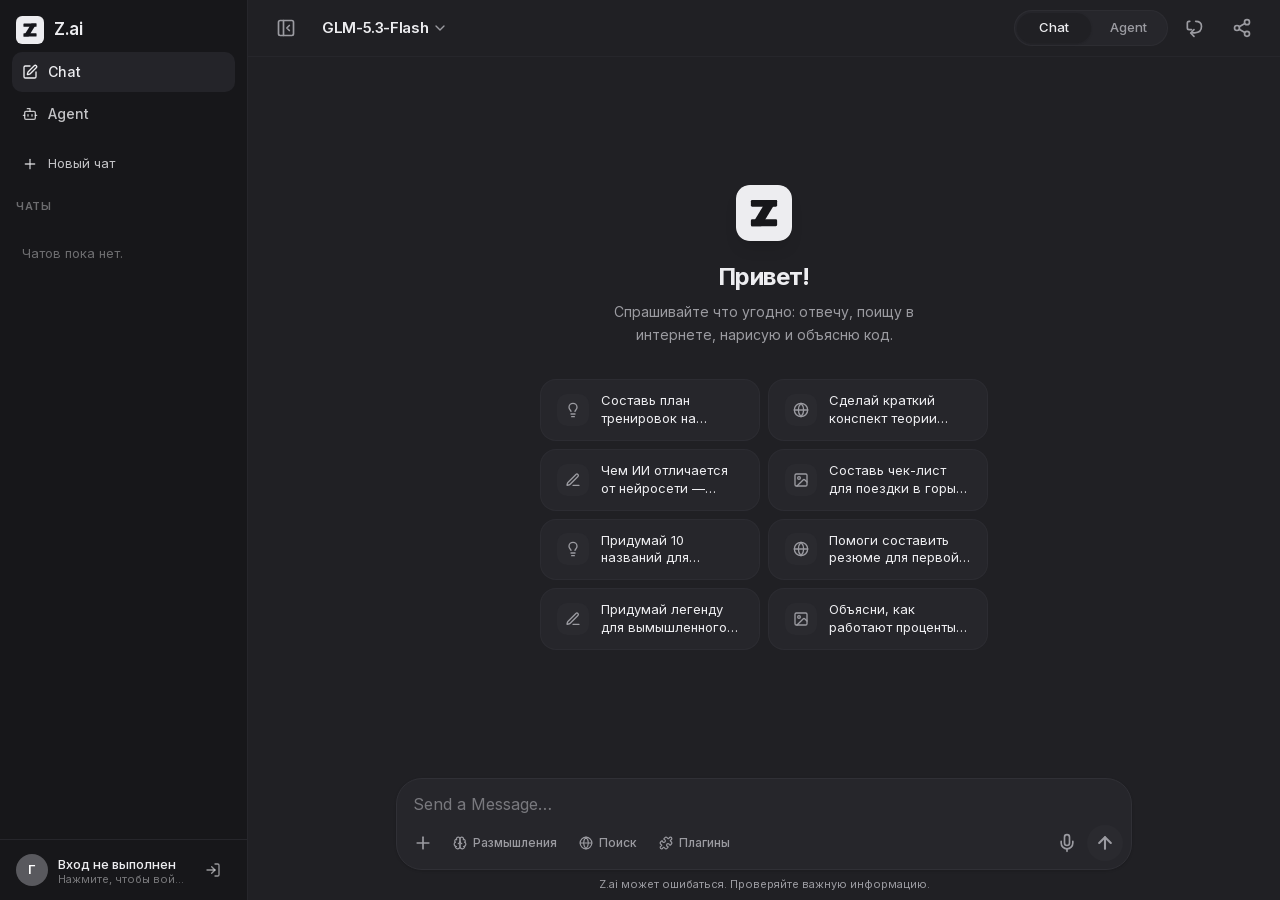
==== commit 99804051: "v15.4: иконка как на офф сайте (и APK v20), рассуждения Низкое/Среднее/Высокое (быстро/глубоко/ультр" ====
--- a/index.html
+++ b/index.html
@@ -1 +1 @@
-<!DOCTYPE html><!--lP8f8WKboZcvRfP_M4YXX--><html lang="ru"><head><meta charSet="utf-8"/><meta name="viewport" content="width=device-width, initial-scale=1, maximum-scale=1, viewport-fit=cover, interactive-widget=resizes-content"/><link rel="preload" href="/_next/static/media/83afe278b6a6bb3c-s.p.3a6ba036.woff2" as="font" crossorigin="" type="font/woff2"/><link rel="preload" href="/_next/static/media/9c72aa0f40e4eef8-s.p.18a48cbc.woff2" as="font" crossorigin="" type="font/woff2"/><link rel="stylesheet" href="/_next/static/chunks/fb846ce9725e7ab9.css" data-precedence="next"/><link rel="stylesheet" href="/_next/static/chunks/ff6df49542fda8ba.css" data-precedence="next"/><link rel="preload" as="script" fetchPriority="low" href="/_next/static/chunks/786dca262d025f5f.js"/><script src="/_next/static/chunks/9a9aa2ad4cd0af8f.js" async=""></script><script src="/_next/static/chunks/05f6a547675409a8.js" async=""></script><script src="/_next/static/chunks/turbopack-af562b177c5a9201.js" async=""></script><script src="/_next/static/chunks/faf623f99a4e5a36.js" async=""></script><script src="/_next/static/chunks/28f1d545190c4591.js" async=""></script><script src="/_next/static/chunks/c4c79d5d0b280aeb.js" async=""></script><script src="/_next/static/chunks/d5f5ee717ae95f19.js" async=""></script><script src="/_next/static/chunks/33fd558c750c87d5.js" async=""></script><meta name="next-size-adjust" content=""/><meta name="theme-color" media="(prefers-color-scheme: dark)" content="#17171a"/><meta name="theme-color" media="(prefers-color-scheme: light)" content="#ffffff"/><title>Z.ai — AI Chatbot &amp; Agent powered by GLM</title><meta name="description" content="Z.ai на твоём телефоне: чат с GLM-5.3, Agent, выбор модели, размышления, поиск и картинки. Оптимизировано для мобильного, устанавливается как приложение."/><meta name="application-name" content="Z.ai"/><link rel="manifest" href="/manifest.json"/><meta name="keywords" content="Z.ai,GLM,AI чат,ассистент,агент,нейросеть"/><meta name="format-detection" content="telephone=no"/><meta name="mobile-web-app-capable" content="yes"/><meta name="apple-mobile-web-app-title" content="Z.ai"/><meta name="apple-mobile-web-app-status-bar-style" content="black-translucent"/><meta property="og:title" content="Z.ai — AI Chatbot &amp; Agent powered by GLM"/><meta property="og:description" content="Чат с GLM-5.3 / 5.2 / Flash, режим агента, оптимизация под телефон."/><meta property="og:locale" content="ru_RU"/><meta property="og:type" content="website"/><meta name="twitter:card" content="summary"/><meta name="twitter:title" content="Z.ai — AI Chatbot &amp; Agent powered by GLM"/><meta name="twitter:description" content="Чат с GLM-5.3 / 5.2 / Flash, режим агента, оптимизация под телефон."/><link rel="icon" href="/favicon.png" sizes="64x64" type="image/png"/><link rel="icon" href="/icons/icon-192.png" sizes="192x192" type="image/png"/><link rel="apple-touch-icon" href="/icons/apple-touch-icon.png"/><link rel="stylesheet" href="/css/v16x.css?v=15.3"/><script src="/js/v16x.js?v=15.3" defer=""></script><script src="/_next/static/chunks/a6dad97d9634a72d.js" noModule=""></script></head><body class="inter_46b0ff47-module__fANJgG__variable font-sans antialiased bg-background text-foreground"><div hidden=""><!--$--><!--/$--></div><script>((a,b,c,d,e,f,g,h)=>{let i=document.documentElement,j=["light","dark"];function k(b){var c;(Array.isArray(a)?a:[a]).forEach(a=>{let c="class"===a,d=c&&f?e.map(a=>f[a]||a):e;c?(i.classList.remove(...d),i.classList.add(f&&f[b]?f[b]:b)):i.setAttribute(a,b)}),c=b,h&&j.includes(c)&&(i.style.colorScheme=c)}if(d)k(d);else try{let a=localStorage.getItem(b)||c,d=g&&"system"===a?window.matchMedia("(prefers-color-scheme: dark)").matches?"dark":"light":a;k(d)}catch(a){}})("class","theme","dark",null,["light","dark"],null,true,true)</script><div class="flex h-dvh overflow-hidden text-foreground"><aside class="hidden shrink-0 overflow-hidden border-r border-sidebar-border transition-[width] duration-200 ease-out md:flex" style="width:248px"><div class="flex h-full w-full min-w-0 flex-col overflow-hidden bg-sidebar"><div class="flex items-center gap-2.5 px-4 pb-2 pt-4"><svg viewBox="0 0 512 512" class="h-7 w-7 shrink-0" aria-hidden="true" focusable="false"><rect width="512" height="512" rx="112" class="fill-primary"></rect><g class="fill-primary-foreground"><rect x="136" y="136" width="240" height="62" rx="12"></rect><rect x="136" y="314" width="240" height="62" rx="12"></rect><path d="M282 136 H376 L230 376 H136 Z"></path></g></svg><span class="text-[17px] font-semibold tracking-tight">Z.ai</span></div><div class="space-y-0.5 px-3"><button class="flex h-10 w-full items-center gap-2.5 rounded-lg px-2.5 text-sm font-medium transition-colors bg-sidebar-accent text-sidebar-accent-foreground" type="button"><svg xmlns="http://www.w3.org/2000/svg" width="24" height="24" viewBox="0 0 24 24" fill="none" stroke="currentColor" stroke-width="2" stroke-linecap="round" stroke-linejoin="round" class="lucide lucide-square-pen h-4 w-4 shrink-0" aria-hidden="true"><path d="M12 3H5a2 2 0 0 0-2 2v14a2 2 0 0 0 2 2h14a2 2 0 0 0 2-2v-7"></path><path d="M18.375 2.625a1 1 0 0 1 3 3l-9.013 9.014a2 2 0 0 1-.853.505l-2.873.84a.5.5 0 0 1-.62-.62l.84-2.873a2 2 0 0 1 .506-.852z"></path></svg>Chat</button><button class="flex h-10 w-full items-center gap-2.5 rounded-lg px-2.5 text-sm font-medium transition-colors text-sidebar-foreground/80 hover:bg-sidebar-accent/60" type="button"><svg xmlns="http://www.w3.org/2000/svg" width="24" height="24" viewBox="0 0 24 24" fill="none" stroke="currentColor" stroke-width="2" stroke-linecap="round" stroke-linejoin="round" class="lucide lucide-bot h-4 w-4 shrink-0" aria-hidden="true"><path d="M12 8V4H8"></path><rect width="16" height="12" x="4" y="8" rx="2"></rect><path d="M2 14h2"></path><path d="M20 14h2"></path><path d="M15 13v2"></path><path d="M9 13v2"></path></svg>Agent</button></div><div class="mt-3 space-y-0.5 px-3"><button type="button" class="flex h-9 w-full items-center gap-2.5 rounded-lg px-2.5 text-[13px] text-sidebar-foreground/80 transition-colors hover:bg-sidebar-accent/60"><svg xmlns="http://www.w3.org/2000/svg" width="24" height="24" viewBox="0 0 24 24" fill="none" stroke="currentColor" stroke-width="2" stroke-linecap="round" stroke-linejoin="round" class="lucide lucide-plus h-4 w-4 shrink-0" aria-hidden="true"><path d="M5 12h14"></path><path d="M12 5v14"></path></svg>Новый чат</button></div><p class="mt-4 px-4 pb-1 text-[11px] font-semibold uppercase tracking-wider text-sidebar-foreground/40">Чаты</p><div class="nice-scroll min-h-0 flex-1 space-y-0.5 overflow-y-auto overscroll-contain px-3 pb-2"><p class="px-2.5 py-6 text-[13px] leading-relaxed text-sidebar-foreground/40">Чатов пока нет.</p></div><div class="flex items-center gap-2.5 border-t border-sidebar-border px-4 py-3" style="padding-bottom:calc(0.75rem + env(safe-area-inset-bottom))"><span class="flex h-8 w-8 shrink-0 items-center justify-center rounded-full text-[13px] font-semibold text-white bg-muted-foreground/50">Г</span><button class="min-w-0 flex-1 text-left" type="button" aria-label="Аккаунт Z.ai"><p class="truncate text-[13px] font-medium">Гость</p><p class="truncate text-[11px] leading-none text-sidebar-foreground/45">Нажмите, чтобы войти в аккаунт</p></button><button aria-label="Войти в аккаунт Z.ai" class="flex h-9 w-9 shrink-0 items-center justify-center rounded-lg text-sidebar-foreground/60 transition-colors hover:bg-sidebar-accent hover:text-sidebar-foreground"><svg xmlns="http://www.w3.org/2000/svg" width="24" height="24" viewBox="0 0 24 24" fill="none" stroke="currentColor" stroke-width="2" stroke-linecap="round" stroke-linejoin="round" class="lucide lucide-log-in h-4 w-4" aria-hidden="true"><path d="m10 17 5-5-5-5"></path><path d="M15 12H3"></path><path d="M15 3h4a2 2 0 0 1 2 2v14a2 2 0 0 1-2 2h-4"></path></svg></button></div></div></aside><div class="flex min-w-0 flex-1 flex-col"><header class="sticky top-0 z-40 border-b border-border/40 bg-background" style="padding-top:env(safe-area-inset-top)"><div class="flex h-14 w-full items-center gap-1 px-2 sm:px-4"><button aria-label="Открыть меню" class="flex h-11 w-11 shrink-0 items-center justify-center rounded-xl text-muted-foreground transition-colors hover:bg-muted hover:text-foreground active:scale-90 md:hidden"><svg xmlns="http://www.w3.org/2000/svg" width="24" height="24" viewBox="0 0 24 24" fill="none" stroke="currentColor" stroke-width="2" stroke-linecap="round" stroke-linejoin="round" class="lucide lucide-menu h-5 w-5" aria-hidden="true"><path d="M4 12h16"></path><path d="M4 18h16"></path><path d="M4 6h16"></path></svg></button><button aria-label="Скрыть левую панель" class="hidden h-11 w-11 shrink-0 items-center justify-center rounded-xl text-muted-foreground transition-colors hover:bg-muted hover:text-foreground active:scale-90 md:flex"><svg xmlns="http://www.w3.org/2000/svg" width="24" height="24" viewBox="0 0 24 24" fill="none" stroke="currentColor" stroke-width="2" stroke-linecap="round" stroke-linejoin="round" class="lucide lucide-panel-left-close h-5 w-5" aria-hidden="true"><rect width="18" height="18" x="3" y="3" rx="2"></rect><path d="M9 3v18"></path><path d="m16 15-3-3 3-3"></path></svg></button><button class="flex h-10 min-w-0 items-center gap-1 rounded-xl px-2.5 transition-colors hover:bg-muted active:scale-[0.98]" aria-label="Выбрать модель" type="button" id="radix-_R_365fdb_" aria-haspopup="menu" aria-expanded="false" data-state="closed" data-slot="dropdown-menu-trigger"><span class="truncate text-[15px] font-semibold tracking-tight">GLM-5.3-Flash</span><svg xmlns="http://www.w3.org/2000/svg" width="24" height="24" viewBox="0 0 24 24" fill="none" stroke="currentColor" stroke-width="2" stroke-linecap="round" stroke-linejoin="round" class="lucide lucide-chevron-down h-4 w-4 shrink-0 text-muted-foreground" aria-hidden="true"><path d="m6 9 6 6 6-6"></path></svg></button><div class="ml-auto flex items-center gap-1"><div role="tablist" aria-label="Раздел Chat или Agent" class="relative flex h-9 shrink-0 items-center rounded-full border border-border/70 bg-muted/70 p-0.5"><span aria-hidden="true" class="absolute bottom-0.5 left-0.5 top-0.5 w-[74px] rounded-full bg-background shadow-sm transition-transform duration-200 ease-out" style="transform:translateX(0)"></span><button role="tab" aria-selected="true" class="relative z-10 h-8 w-[74px] rounded-full text-[13px] font-medium transition-colors text-foreground" type="button">Chat</button><button role="tab" aria-selected="false" class="relative z-10 h-8 w-[74px] rounded-full text-[13px] font-medium transition-colors text-muted-foreground hover:text-foreground" type="button">Agent</button></div><button aria-label="Новый чат" class="flex h-11 w-11 items-center justify-center rounded-xl text-muted-foreground transition-colors hover:bg-muted hover:text-foreground active:scale-90"><svg xmlns="http://www.w3.org/2000/svg" width="24" height="24" viewBox="0 0 24 24" fill="none" stroke="currentColor" stroke-width="2" stroke-linecap="round" stroke-linejoin="round" class="lucide lucide-square-pen h-5 w-5" aria-hidden="true"><path d="M12 3H5a2 2 0 0 0-2 2v14a2 2 0 0 0 2 2h14a2 2 0 0 0 2-2v-7"></path><path d="M18.375 2.625a1 1 0 0 1 3 3l-9.013 9.014a2 2 0 0 1-.853.505l-2.873.84a.5.5 0 0 1-.62-.62l.84-2.873a2 2 0 0 1 .506-.852z"></path></svg></button></div></div></header><main class="nice-scroll relative flex-1 overflow-y-auto overscroll-contain"><div class="flex min-h-full flex-col items-center justify-center px-4 py-10"><svg viewBox="0 0 512 512" class="msg-in h-14 w-14 rounded-[14px] shadow-lg shadow-black/10" aria-hidden="true" focusable="false"><rect width="512" height="512" rx="112" class="fill-primary"></rect><g class="fill-primary-foreground"><rect x="136" y="136" width="240" height="62" rx="12"></rect><rect x="136" y="314" width="240" height="62" rx="12"></rect><path d="M282 136 H376 L230 376 H136 Z"></path></g></svg><h1 class="msg-in mt-5 text-center text-2xl font-bold tracking-tight [animation-delay:60ms]">Привет!</h1><p class="msg-in mt-2 max-w-xs text-center text-sm leading-relaxed text-muted-foreground [animation-delay:120ms]">Спрашивайте что угодно: отвечу, поищу в интернете, нарисую и объясню код.</p><div class="msg-in mt-8 grid w-full max-w-md grid-cols-1 gap-2 [animation-delay:180ms] sm:grid-cols-2"><button class="flex min-h-14 items-center gap-3 rounded-2xl border border-border/70 bg-card px-4 py-3 text-left text-[13px] leading-snug text-foreground transition-all hover:bg-muted active:scale-[0.98]"><span class="flex h-8 w-8 shrink-0 items-center justify-center rounded-lg bg-muted"><svg xmlns="http://www.w3.org/2000/svg" width="24" height="24" viewBox="0 0 24 24" fill="none" stroke="currentColor" stroke-width="2" stroke-linecap="round" stroke-linejoin="round" class="lucide lucide-lightbulb h-4 w-4 text-muted-foreground" aria-hidden="true"><path d="M15 14c.2-1 .7-1.7 1.5-2.5 1-.9 1.5-2.2 1.5-3.5A6 6 0 0 0 6 8c0 1 .2 2.2 1.5 3.5.7.7 1.3 1.5 1.5 2.5"></path><path d="M9 18h6"></path><path d="M10 22h4"></path></svg></span><span class="line-clamp-2">Объясни, как работают нейросети, простыми словами</span></button><button class="flex min-h-14 items-center gap-3 rounded-2xl border border-border/70 bg-card px-4 py-3 text-left text-[13px] leading-snug text-foreground transition-all hover:bg-muted active:scale-[0.98]"><span class="flex h-8 w-8 shrink-0 items-center justify-center rounded-lg bg-muted"><svg xmlns="http://www.w3.org/2000/svg" width="24" height="24" viewBox="0 0 24 24" fill="none" stroke="currentColor" stroke-width="2" stroke-linecap="round" stroke-linejoin="round" class="lucide lucide-globe h-4 w-4 text-muted-foreground" aria-hidden="true"><circle cx="12" cy="12" r="10"></circle><path d="M12 2a14.5 14.5 0 0 0 0 20 14.5 14.5 0 0 0 0-20"></path><path d="M2 12h20"></path></svg></span><span class="line-clamp-2">Что нового в мире технологий? Включи поиск и расскажи</span></button><button class="flex min-h-14 items-center gap-3 rounded-2xl border border-border/70 bg-card px-4 py-3 text-left text-[13px] leading-snug text-foreground transition-all hover:bg-muted active:scale-[0.98]"><span class="flex h-8 w-8 shrink-0 items-center justify-center rounded-lg bg-muted"><svg xmlns="http://www.w3.org/2000/svg" width="24" height="24" viewBox="0 0 24 24" fill="none" stroke="currentColor" stroke-width="2" stroke-linecap="round" stroke-linejoin="round" class="lucide lucide-pen-line h-4 w-4 text-muted-foreground" aria-hidden="true"><path d="M12 20h9"></path><path d="M16.376 3.622a1 1 0 0 1 3.002 3.002L7.368 18.635a2 2 0 0 1-.855.506l-2.872.838a.5.5 0 0 1-.62-.62l.838-2.872a2 2 0 0 1 .506-.854z"></path></svg></span><span class="line-clamp-2">Составь план тренировок на неделю для новичка</span></button><button class="flex min-h-14 items-center gap-3 rounded-2xl border border-border/70 bg-card px-4 py-3 text-left text-[13px] leading-snug text-foreground transition-all hover:bg-muted active:scale-[0.98]"><span class="flex h-8 w-8 shrink-0 items-center justify-center rounded-lg bg-muted"><svg xmlns="http://www.w3.org/2000/svg" width="24" height="24" viewBox="0 0 24 24" fill="none" stroke="currentColor" stroke-width="2" stroke-linecap="round" stroke-linejoin="round" class="lucide lucide-image h-4 w-4 text-muted-foreground" aria-hidden="true"><rect width="18" height="18" x="3" y="3" rx="2" ry="2"></rect><circle cx="9" cy="9" r="2"></circle><path d="m21 15-3.086-3.086a2 2 0 0 0-2.828 0L6 21"></path></svg></span><span class="line-clamp-2">Нарисуй кота-космонавта в открытом космосе</span></button></div></div></main><footer class="relative z-10"><div class="bg-background"><div class="mx-auto w-full max-w-3xl px-3 pb-2 sm:px-4" style="padding-bottom:calc(0.5rem + env(safe-area-inset-bottom))"><div class="input-glow rounded-[26px] border border-border bg-card shadow-sm transition-colors"><textarea rows="1" enterKeyHint="send" placeholder="Send a Message…" aria-label="Сообщение для ИИ" maxLength="8000" class="w-full resize-none bg-transparent px-4 pb-1 pt-3.5 text-base leading-snug text-foreground placeholder:text-muted-foreground/70 focus-visible:outline-none disabled:opacity-60" style="max-height:160px"></textarea><div class="flex items-center gap-0.5 px-2 pb-2"><button aria-label="Прикрепить" aria-expanded="false" class="flex h-9 w-9 shrink-0 items-center justify-center rounded-full text-muted-foreground transition-all hover:bg-muted hover:text-foreground active:scale-90 disabled:opacity-50" type="button" aria-haspopup="dialog" aria-controls="radix-_R_t6i5fdb_" data-state="closed" data-slot="popover-trigger"><svg xmlns="http://www.w3.org/2000/svg" width="24" height="24" viewBox="0 0 24 24" fill="none" stroke="currentColor" stroke-width="2" stroke-linecap="round" stroke-linejoin="round" class="lucide lucide-plus h-5 w-5" aria-hidden="true"><path d="M5 12h14"></path><path d="M12 5v14"></path></svg></button><button aria-label="Уровень размышлений" class="flex h-8 shrink-0 items-center gap-1.5 rounded-full px-2.5 text-xs font-medium transition-all active:scale-95 text-muted-foreground hover:bg-muted hover:text-foreground" type="button" aria-haspopup="dialog" aria-expanded="false" aria-controls="radix-_R_1d6i5fdb_" data-state="closed" data-slot="popover-trigger"><svg xmlns="http://www.w3.org/2000/svg" width="24" height="24" viewBox="0 0 24 24" fill="none" stroke="currentColor" stroke-width="2" stroke-linecap="round" stroke-linejoin="round" class="lucide lucide-brain h-3.5 w-3.5" aria-hidden="true"><path d="M12 5a3 3 0 1 0-5.997.125 4 4 0 0 0-2.526 5.77 4 4 0 0 0 .556 6.588A4 4 0 1 0 12 18Z"></path><path d="M12 5a3 3 0 1 1 5.997.125 4 4 0 0 1 2.526 5.77 4 4 0 0 1-.556 6.588A4 4 0 1 1 12 18Z"></path><path d="M15 13a4.5 4.5 0 0 1-3-4 4.5 4.5 0 0 1-3 4"></path><path d="M17.599 6.5a3 3 0 0 0 .399-1.375"></path><path d="M6.003 5.125A3 3 0 0 0 6.401 6.5"></path><path d="M3.477 10.896a4 4 0 0 1 .585-.396"></path><path d="M19.938 10.5a4 4 0 0 1 .585.396"></path><path d="M6 18a4 4 0 0 1-1.967-.516"></path><path d="M19.967 17.484A4 4 0 0 1 18 18"></path></svg>Размышления</button><button aria-pressed="false" class="flex h-8 shrink-0 items-center gap-1.5 rounded-full px-2.5 text-xs font-medium transition-all active:scale-95 text-muted-foreground hover:bg-muted hover:text-foreground"><svg xmlns="http://www.w3.org/2000/svg" width="24" height="24" viewBox="0 0 24 24" fill="none" stroke="currentColor" stroke-width="2" stroke-linecap="round" stroke-linejoin="round" class="lucide lucide-globe h-3.5 w-3.5" aria-hidden="true"><circle cx="12" cy="12" r="10"></circle><path d="M12 2a14.5 14.5 0 0 0 0 20 14.5 14.5 0 0 0 0-20"></path><path d="M2 12h20"></path></svg>Поиск</button><button aria-label="Плагины" aria-expanded="false" class="flex h-8 shrink-0 items-center gap-1.5 rounded-full px-2.5 text-xs font-medium transition-all active:scale-95 text-muted-foreground hover:bg-muted hover:text-foreground"><svg xmlns="http://www.w3.org/2000/svg" width="24" height="24" viewBox="0 0 24 24" fill="none" stroke="currentColor" stroke-width="2" stroke-linecap="round" stroke-linejoin="round" class="lucide lucide-puzzle h-3.5 w-3.5" aria-hidden="true"><path d="M15.39 4.39a1 1 0 0 0 1.68-.474 2.5 2.5 0 1 1 3.014 3.015 1 1 0 0 0-.474 1.68l1.683 1.682a2.414 2.414 0 0 1 0 3.414L19.61 15.39a1 1 0 0 1-1.68-.474 2.5 2.5 0 1 0-3.014 3.015 1 1 0 0 1 .474 1.68l-1.683 1.682a2.414 2.414 0 0 1-3.414 0L8.61 19.61a1 1 0 0 0-1.68.474 2.5 2.5 0 1 1-3.014-3.015 1 1 0 0 0 .474-1.68l-1.683-1.682a2.414 2.414 0 0 1 0-3.414L4.39 8.61a1 1 0 0 1 1.68.474 2.5 2.5 0 1 0 3.014-3.015 1 1 0 0 1-.474-1.68l1.683-1.682a2.414 2.414 0 0 1 3.414 0z"></path></svg>Плагины</button><span class="ml-auto"></span><button aria-label="Голосовой ввод" class="flex h-9 w-9 shrink-0 items-center justify-center rounded-full text-muted-foreground transition-all hover:bg-muted hover:text-foreground active:scale-90 disabled:opacity-50 "><svg xmlns="http://www.w3.org/2000/svg" width="24" height="24" viewBox="0 0 24 24" fill="none" stroke="currentColor" stroke-width="2" stroke-linecap="round" stroke-linejoin="round" class="lucide lucide-mic h-5 w-5" aria-hidden="true"><path d="M12 19v3"></path><path d="M19 10v2a7 7 0 0 1-14 0v-2"></path><rect x="9" y="2" width="6" height="13" rx="3"></rect></svg></button><button disabled="" aria-label="Отправить сообщение" class="flex h-9 w-9 shrink-0 items-center justify-center rounded-full bg-primary text-primary-foreground transition-all hover:opacity-80 active:scale-90 disabled:bg-muted disabled:text-muted-foreground"><svg xmlns="http://www.w3.org/2000/svg" width="24" height="24" viewBox="0 0 24 24" fill="none" stroke="currentColor" stroke-width="2.5" stroke-linecap="round" stroke-linejoin="round" class="lucide lucide-arrow-up h-5 w-5" aria-hidden="true"><path d="m5 12 7-7 7 7"></path><path d="M12 19V5"></path></svg></button></div></div><p class="mt-1.5 hidden text-center text-[11px] text-muted-foreground sm:block">Z.ai может ошибаться. Проверяйте важную информацию.</p></div><input type="file" accept="image/*" capture="environment" class="hidden"/><input type="file" accept="image/*,video/*" multiple="" class="hidden"/><input type="file" multiple="" class="hidden"/></div></footer></div></div><!--$--><!--/$--><div role="region" aria-label="Notifications (F8)" tabindex="-1" style="pointer-events:none"><ol tabindex="-1" class="fixed top-0 z-[100] flex max-h-screen w-full flex-col-reverse p-4 sm:bottom-0 sm:right-0 sm:top-auto sm:flex-col md:max-w-[420px]"></ol></div><script src="/_next/static/chunks/786dca262d025f5f.js" id="_R_" async=""></script><script>(self.__next_f=self.__next_f||[]).push([0])</script><script>self.__next_f.push([1,"1:\"$Sreact.fragment\"\n2:I[63178,[\"/_next/static/chunks/faf623f99a4e5a36.js\",\"/_next/static/chunks/28f1d545190c4591.js\"],\"ThemeProvider\"]\n3:I[39756,[\"/_next/static/chunks/c4c79d5d0b280aeb.js\"],\"default\"]\n4:I[37457,[\"/_next/static/chunks/c4c79d5d0b280aeb.js\"],\"default\"]\n5:I[77855,[\"/_next/static/chunks/faf623f99a4e5a36.js\",\"/_next/static/chunks/28f1d545190c4591.js\"],\"Toaster\"]\n6:I[47257,[\"/_next/static/chunks/c4c79d5d0b280aeb.js\"],\"ClientPageRoot\"]\n7:I[52683,[\"/_next/static/chunks/faf623f99a4e5a36.js\",\"/_next/static/chunks/28f1d545190c4591.js\",\"/_next/static/chunks/d5f5ee717ae95f19.js\",\"/_next/static/chunks/33fd558c750c87d5.js\"],\"default\"]\na:I[97367,[\"/_next/static/chunks/c4c79d5d0b280aeb.js\"],\"OutletBoundary\"]\nb:\"$Sreact.suspense\"\nd:I[97367,[\"/_next/static/chunks/c4c79d5d0b280aeb.js\"],\"ViewportBoundary\"]\nf:I[97367,[\"/_next/static/chunks/c4c79d5d0b280aeb.js\"],\"MetadataBoundary\"]\n11:I[68027,[\"/_next/static/chunks/c4c79d5d0b280aeb.js\"],\"default\"]\n:HL[\"/_next/static/chunks/fb846ce9725e7ab9.css\",\"style\"]\n:HL[\"/_next/static/chunks/ff6df49542fda8ba.css\",\"style\"]\n:HL[\"/_next/static/media/83afe278b6a6bb3c-s.p.3a6ba036.woff2\",\"font\",{\"crossOrigin\":\"\",\"type\":\"font/woff2\"}]\n:HL[\"/_next/static/media/9c72aa0f40e4eef8-s.p.18a48cbc.woff2\",\"font\",{\"crossOrigin\":\"\",\"type\":\"font/woff2\"}]\n"])</script><script>self.__next_f.push([1,"0:{\"P\":null,\"b\":\"lP8f8WKboZcvRfP_M4YXX\",\"c\":[\"\",\"\"],\"q\":\"\",\"i\":false,\"f\":[[[\"\",{\"children\":[\"__PAGE__\",{}]},\"$undefined\",\"$undefined\",true],[[\"$\",\"$1\",\"c\",{\"children\":[[[\"$\",\"link\",\"0\",{\"rel\":\"stylesheet\",\"href\":\"/_next/static/chunks/fb846ce9725e7ab9.css\",\"precedence\":\"next\",\"crossOrigin\":\"$undefined\",\"nonce\":\"$undefined\"}],[\"$\",\"link\",\"1\",{\"rel\":\"stylesheet\",\"href\":\"/_next/static/chunks/ff6df49542fda8ba.css\",\"precedence\":\"next\",\"crossOrigin\":\"$undefined\",\"nonce\":\"$undefined\"}],[\"$\",\"script\",\"script-0\",{\"src\":\"/_next/static/chunks/faf623f99a4e5a36.js\",\"async\":true,\"nonce\":\"$undefined\"}],[\"$\",\"script\",\"script-1\",{\"src\":\"/_next/static/chunks/28f1d545190c4591.js\",\"async\":true,\"nonce\":\"$undefined\"}]],[\"$\",\"html\",null,{\"lang\":\"ru\",\"suppressHydrationWarning\":true,\"children\":[\"$\",\"body\",null,{\"className\":\"inter_46b0ff47-module__fANJgG__variable font-sans antialiased bg-background text-foreground\",\"children\":[\"$\",\"$L2\",null,{\"attribute\":\"class\",\"defaultTheme\":\"dark\",\"enableSystem\":true,\"disableTransitionOnChange\":true,\"children\":[[\"$\",\"$L3\",null,{\"parallelRouterKey\":\"children\",\"error\":\"$undefined\",\"errorStyles\":\"$undefined\",\"errorScripts\":\"$undefined\",\"template\":[\"$\",\"$L4\",null,{}],\"templateStyles\":\"$undefined\",\"templateScripts\":\"$undefined\",\"notFound\":[[[\"$\",\"title\",null,{\"children\":\"404: This page could not be found.\"}],[\"$\",\"div\",null,{\"style\":{\"fontFamily\":\"system-ui,\\\"Segoe UI\\\",Roboto,Helvetica,Arial,sans-serif,\\\"Apple Color Emoji\\\",\\\"Segoe UI Emoji\\\"\",\"height\":\"100vh\",\"textAlign\":\"center\",\"display\":\"flex\",\"flexDirection\":\"column\",\"alignItems\":\"center\",\"justifyContent\":\"center\"},\"children\":[\"$\",\"div\",null,{\"children\":[[\"$\",\"style\",null,{\"dangerouslySetInnerHTML\":{\"__html\":\"body{color:#000;background:#fff;margin:0}.next-error-h1{border-right:1px solid rgba(0,0,0,.3)}@media (prefers-color-scheme:dark){body{color:#fff;background:#000}.next-error-h1{border-right:1px solid rgba(255,255,255,.3)}}\"}}],[\"$\",\"h1\",null,{\"className\":\"next-error-h1\",\"style\":{\"display\":\"inline-block\",\"margin\":\"0 20px 0 0\",\"padding\":\"0 23px 0 0\",\"fontSize\":24,\"fontWeight\":500,\"verticalAlign\":\"top\",\"lineHeight\":\"49px\"},\"children\":404}],[\"$\",\"div\",null,{\"style\":{\"display\":\"inline-block\"},\"children\":[\"$\",\"h2\",null,{\"style\":{\"fontSize\":14,\"fontWeight\":400,\"lineHeight\":\"49px\",\"margin\":0},\"children\":\"This page could not be found.\"}]}]]}]}]],[]],\"forbidden\":\"$undefined\",\"unauthorized\":\"$undefined\"}],[\"$\",\"$L5\",null,{}]]}]}]}]]}],{\"children\":[[\"$\",\"$1\",\"c\",{\"children\":[[\"$\",\"$L6\",null,{\"Component\":\"$7\",\"serverProvidedParams\":{\"searchParams\":{},\"params\":{},\"promises\":[\"$@8\",\"$@9\"]}}],[[\"$\",\"script\",\"script-0\",{\"src\":\"/_next/static/chunks/d5f5ee717ae95f19.js\",\"async\":true,\"nonce\":\"$undefined\"}],[\"$\",\"script\",\"script-1\",{\"src\":\"/_next/static/chunks/33fd558c750c87d5.js\",\"async\":true,\"nonce\":\"$undefined\"}]],[\"$\",\"$La\",null,{\"children\":[\"$\",\"$b\",null,{\"name\":\"Next.MetadataOutlet\",\"children\":\"$@c\"}]}]]}],{},null,false,false]},null,false,false],[\"$\",\"$1\",\"h\",{\"children\":[null,[\"$\",\"$Ld\",null,{\"children\":\"$Le\"}],[\"$\",\"div\",null,{\"hidden\":true,\"children\":[\"$\",\"$Lf\",null,{\"children\":[\"$\",\"$b\",null,{\"name\":\"Next.Metadata\",\"children\":\"$L10\"}]}]}],[\"$\",\"meta\",null,{\"name\":\"next-size-adjust\",\"content\":\"\"}]]}],false]],\"m\":\"$undefined\",\"G\":[\"$11\",[]],\"S\":true}\n"])</script><script>self.__next_f.push([1,"8:{}\n9:\"$0:f:0:1:1:children:0:props:children:0:props:serverProvidedParams:params\"\n"])</script><script>self.__next_f.push([1,"e:[[\"$\",\"meta\",\"0\",{\"charSet\":\"utf-8\"}],[\"$\",\"meta\",\"1\",{\"name\":\"viewport\",\"content\":\"width=device-width, initial-scale=1, maximum-scale=1, viewport-fit=cover, interactive-widget=resizes-content\"}],[\"$\",\"meta\",\"2\",{\"name\":\"theme-color\",\"media\":\"(prefers-color-scheme: dark)\",\"content\":\"#17171a\"}],[\"$\",\"meta\",\"3\",{\"name\":\"theme-color\",\"media\":\"(prefers-color-scheme: light)\",\"content\":\"#ffffff\"}]]\n"])</script><script>self.__next_f.push([1,"12:I[27201,[\"/_next/static/chunks/c4c79d5d0b280aeb.js\"],\"IconMark\"]\nc:null\n"])</script><script>self.__next_f.push([1,"10:[[\"$\",\"title\",\"0\",{\"children\":\"Z.ai — AI Chatbot \u0026 Agent powered by GLM\"}],[\"$\",\"meta\",\"1\",{\"name\":\"description\",\"content\":\"Z.ai на твоём телефоне: чат с GLM-5.3, Agent, выбор модели, размышления, поиск и картинки. Оптимизировано для мобильного, устанавливается как приложение.\"}],[\"$\",\"meta\",\"2\",{\"name\":\"application-name\",\"content\":\"Z.ai\"}],[\"$\",\"link\",\"3\",{\"rel\":\"manifest\",\"href\":\"/manifest.json\",\"crossOrigin\":\"$undefined\"}],[\"$\",\"meta\",\"4\",{\"name\":\"keywords\",\"content\":\"Z.ai,GLM,AI чат,ассистент,агент,нейросеть\"}],[\"$\",\"meta\",\"5\",{\"name\":\"format-detection\",\"content\":\"telephone=no\"}],[\"$\",\"meta\",\"6\",{\"name\":\"mobile-web-app-capable\",\"content\":\"yes\"}],[\"$\",\"meta\",\"7\",{\"name\":\"apple-mobile-web-app-title\",\"content\":\"Z.ai\"}],[\"$\",\"meta\",\"8\",{\"name\":\"apple-mobile-web-app-status-bar-style\",\"content\":\"black-translucent\"}],[\"$\",\"meta\",\"9\",{\"property\":\"og:title\",\"content\":\"Z.ai — AI Chatbot \u0026 Agent powered by GLM\"}],[\"$\",\"meta\",\"10\",{\"property\":\"og:description\",\"content\":\"Чат с GLM-5.3 / 5.2 / Flash, режим агента, оптимизация под телефон.\"}],[\"$\",\"meta\",\"11\",{\"property\":\"og:locale\",\"content\":\"ru_RU\"}],[\"$\",\"meta\",\"12\",{\"property\":\"og:type\",\"content\":\"website\"}],[\"$\",\"meta\",\"13\",{\"name\":\"twitter:card\",\"content\":\"summary\"}],[\"$\",\"meta\",\"14\",{\"name\":\"twitter:title\",\"content\":\"Z.ai — AI Chatbot \u0026 Agent powered by GLM\"}],[\"$\",\"meta\",\"15\",{\"name\":\"twitter:description\",\"content\":\"Чат с GLM-5.3 / 5.2 / Flash, режим агента, оптимизация под телефон.\"}],[\"$\",\"link\",\"16\",{\"rel\":\"icon\",\"href\":\"/favicon.png\",\"sizes\":\"64x64\",\"type\":\"image/png\"}],[\"$\",\"link\",\"17\",{\"rel\":\"icon\",\"href\":\"/icons/icon-192.png\",\"sizes\":\"192x192\",\"type\":\"image/png\"}],[\"$\",\"link\",\"18\",{\"rel\":\"apple-touch-icon\",\"href\":\"/icons/apple-touch-icon.png\"}],[\"$\",\"$L12\",\"19\",{}]]\n"])</script></body></html>+<!DOCTYPE html><!--lP8f8WKboZcvRfP_M4YXX--><html lang="ru"><head><meta charSet="utf-8"/><meta name="viewport" content="width=device-width, initial-scale=1, maximum-scale=1, viewport-fit=cover, interactive-widget=resizes-content"/><link rel="preload" href="/_next/static/media/83afe278b6a6bb3c-s.p.3a6ba036.woff2" as="font" crossorigin="" type="font/woff2"/><link rel="preload" href="/_next/static/media/9c72aa0f40e4eef8-s.p.18a48cbc.woff2" as="font" crossorigin="" type="font/woff2"/><link rel="stylesheet" href="/_next/static/chunks/fb846ce9725e7ab9.css" data-precedence="next"/><link rel="stylesheet" href="/_next/static/chunks/ff6df49542fda8ba.css" data-precedence="next"/><link rel="preload" as="script" fetchPriority="low" href="/_next/static/chunks/786dca262d025f5f.js"/><script src="/_next/static/chunks/9a9aa2ad4cd0af8f.js" async=""></script><script src="/_next/static/chunks/05f6a547675409a8.js" async=""></script><script src="/_next/static/chunks/turbopack-af562b177c5a9201.js" async=""></script><script src="/_next/static/chunks/faf623f99a4e5a36.js" async=""></script><script src="/_next/static/chunks/28f1d545190c4591.js" async=""></script><script src="/_next/static/chunks/c4c79d5d0b280aeb.js" async=""></script><script src="/_next/static/chunks/d5f5ee717ae95f19.js" async=""></script><script src="/_next/static/chunks/33fd558c750c87d5.js" async=""></script><meta name="next-size-adjust" content=""/><meta name="theme-color" media="(prefers-color-scheme: dark)" content="#17171a"/><meta name="theme-color" media="(prefers-color-scheme: light)" content="#ffffff"/><title>Z.ai — AI Chatbot &amp; Agent powered by GLM</title><meta name="description" content="Z.ai на твоём телефоне: чат с GLM-5.3, Agent, выбор модели, размышления, поиск и картинки. Оптимизировано для мобильного, устанавливается как приложение."/><meta name="application-name" content="Z.ai"/><link rel="manifest" href="/manifest.json"/><meta name="keywords" content="Z.ai,GLM,AI чат,ассистент,агент,нейросеть"/><meta name="format-detection" content="telephone=no"/><meta name="mobile-web-app-capable" content="yes"/><meta name="apple-mobile-web-app-title" content="Z.ai"/><meta name="apple-mobile-web-app-status-bar-style" content="black-translucent"/><meta property="og:title" content="Z.ai — AI Chatbot &amp; Agent powered by GLM"/><meta property="og:description" content="Чат с GLM-5.3 / 5.2 / Flash, режим агента, оптимизация под телефон."/><meta property="og:locale" content="ru_RU"/><meta property="og:type" content="website"/><meta name="twitter:card" content="summary"/><meta name="twitter:title" content="Z.ai — AI Chatbot &amp; Agent powered by GLM"/><meta name="twitter:description" content="Чат с GLM-5.3 / 5.2 / Flash, режим агента, оптимизация под телефон."/><link rel="icon" href="/favicon.png" sizes="64x64" type="image/png"/><link rel="icon" href="/icons/icon-192.png" sizes="192x192" type="image/png"/><link rel="apple-touch-icon" href="/icons/apple-touch-icon.png"/><link rel="stylesheet" href="/css/v16x.css?v=15.4"/><script src="/js/v16x.js?v=15.4" defer=""></script><script src="/_next/static/chunks/a6dad97d9634a72d.js" noModule=""></script></head><body class="inter_46b0ff47-module__fANJgG__variable font-sans antialiased bg-background text-foreground"><div hidden=""><!--$--><!--/$--></div><script>((a,b,c,d,e,f,g,h)=>{let i=document.documentElement,j=["light","dark"];function k(b){var c;(Array.isArray(a)?a:[a]).forEach(a=>{let c="class"===a,d=c&&f?e.map(a=>f[a]||a):e;c?(i.classList.remove(...d),i.classList.add(f&&f[b]?f[b]:b)):i.setAttribute(a,b)}),c=b,h&&j.includes(c)&&(i.style.colorScheme=c)}if(d)k(d);else try{let a=localStorage.getItem(b)||c,d=g&&"system"===a?window.matchMedia("(prefers-color-scheme: dark)").matches?"dark":"light":a;k(d)}catch(a){}})("class","theme","dark",null,["light","dark"],null,true,true)</script><div class="flex h-dvh overflow-hidden text-foreground"><aside class="hidden shrink-0 overflow-hidden border-r border-sidebar-border transition-[width] duration-200 ease-out md:flex" style="width:248px"><div class="flex h-full w-full min-w-0 flex-col overflow-hidden bg-sidebar"><div class="flex items-center gap-2.5 px-4 pb-2 pt-4"><svg viewBox="0 0 512 512" class="h-7 w-7 shrink-0" aria-hidden="true" focusable="false"><rect width="512" height="512" rx="112" class="fill-primary"></rect><g class="fill-primary-foreground"><rect x="136" y="136" width="240" height="62" rx="12"></rect><rect x="136" y="314" width="240" height="62" rx="12"></rect><path d="M282 136 H376 L230 376 H136 Z"></path></g></svg><span class="text-[17px] font-semibold tracking-tight">Z.ai</span></div><div class="space-y-0.5 px-3"><button class="flex h-10 w-full items-center gap-2.5 rounded-lg px-2.5 text-sm font-medium transition-colors bg-sidebar-accent text-sidebar-accent-foreground" type="button"><svg xmlns="http://www.w3.org/2000/svg" width="24" height="24" viewBox="0 0 24 24" fill="none" stroke="currentColor" stroke-width="2" stroke-linecap="round" stroke-linejoin="round" class="lucide lucide-square-pen h-4 w-4 shrink-0" aria-hidden="true"><path d="M12 3H5a2 2 0 0 0-2 2v14a2 2 0 0 0 2 2h14a2 2 0 0 0 2-2v-7"></path><path d="M18.375 2.625a1 1 0 0 1 3 3l-9.013 9.014a2 2 0 0 1-.853.505l-2.873.84a.5.5 0 0 1-.62-.62l.84-2.873a2 2 0 0 1 .506-.852z"></path></svg>Chat</button><button class="flex h-10 w-full items-center gap-2.5 rounded-lg px-2.5 text-sm font-medium transition-colors text-sidebar-foreground/80 hover:bg-sidebar-accent/60" type="button"><svg xmlns="http://www.w3.org/2000/svg" width="24" height="24" viewBox="0 0 24 24" fill="none" stroke="currentColor" stroke-width="2" stroke-linecap="round" stroke-linejoin="round" class="lucide lucide-bot h-4 w-4 shrink-0" aria-hidden="true"><path d="M12 8V4H8"></path><rect width="16" height="12" x="4" y="8" rx="2"></rect><path d="M2 14h2"></path><path d="M20 14h2"></path><path d="M15 13v2"></path><path d="M9 13v2"></path></svg>Agent</button></div><div class="mt-3 space-y-0.5 px-3"><button type="button" class="flex h-9 w-full items-center gap-2.5 rounded-lg px-2.5 text-[13px] text-sidebar-foreground/80 transition-colors hover:bg-sidebar-accent/60"><svg xmlns="http://www.w3.org/2000/svg" width="24" height="24" viewBox="0 0 24 24" fill="none" stroke="currentColor" stroke-width="2" stroke-linecap="round" stroke-linejoin="round" class="lucide lucide-plus h-4 w-4 shrink-0" aria-hidden="true"><path d="M5 12h14"></path><path d="M12 5v14"></path></svg>Новый чат</button></div><p class="mt-4 px-4 pb-1 text-[11px] font-semibold uppercase tracking-wider text-sidebar-foreground/40">Чаты</p><div class="nice-scroll min-h-0 flex-1 space-y-0.5 overflow-y-auto overscroll-contain px-3 pb-2"><p class="px-2.5 py-6 text-[13px] leading-relaxed text-sidebar-foreground/40">Чатов пока нет.</p></div><div class="flex items-center gap-2.5 border-t border-sidebar-border px-4 py-3" style="padding-bottom:calc(0.75rem + env(safe-area-inset-bottom))"><span class="flex h-8 w-8 shrink-0 items-center justify-center rounded-full text-[13px] font-semibold text-white bg-muted-foreground/50">Г</span><button class="min-w-0 flex-1 text-left" type="button" aria-label="Аккаунт Z.ai"><p class="truncate text-[13px] font-medium">Гость</p><p class="truncate text-[11px] leading-none text-sidebar-foreground/45">Нажмите, чтобы войти в аккаунт</p></button><button aria-label="Войти в аккаунт Z.ai" class="flex h-9 w-9 shrink-0 items-center justify-center rounded-lg text-sidebar-foreground/60 transition-colors hover:bg-sidebar-accent hover:text-sidebar-foreground"><svg xmlns="http://www.w3.org/2000/svg" width="24" height="24" viewBox="0 0 24 24" fill="none" stroke="currentColor" stroke-width="2" stroke-linecap="round" stroke-linejoin="round" class="lucide lucide-log-in h-4 w-4" aria-hidden="true"><path d="m10 17 5-5-5-5"></path><path d="M15 12H3"></path><path d="M15 3h4a2 2 0 0 1 2 2v14a2 2 0 0 1-2 2h-4"></path></svg></button></div></div></aside><div class="flex min-w-0 flex-1 flex-col"><header class="sticky top-0 z-40 border-b border-border/40 bg-background" style="padding-top:env(safe-area-inset-top)"><div class="flex h-14 w-full items-center gap-1 px-2 sm:px-4"><button aria-label="Открыть меню" class="flex h-11 w-11 shrink-0 items-center justify-center rounded-xl text-muted-foreground transition-colors hover:bg-muted hover:text-foreground active:scale-90 md:hidden"><svg xmlns="http://www.w3.org/2000/svg" width="24" height="24" viewBox="0 0 24 24" fill="none" stroke="currentColor" stroke-width="2" stroke-linecap="round" stroke-linejoin="round" class="lucide lucide-menu h-5 w-5" aria-hidden="true"><path d="M4 12h16"></path><path d="M4 18h16"></path><path d="M4 6h16"></path></svg></button><button aria-label="Скрыть левую панель" class="hidden h-11 w-11 shrink-0 items-center justify-center rounded-xl text-muted-foreground transition-colors hover:bg-muted hover:text-foreground active:scale-90 md:flex"><svg xmlns="http://www.w3.org/2000/svg" width="24" height="24" viewBox="0 0 24 24" fill="none" stroke="currentColor" stroke-width="2" stroke-linecap="round" stroke-linejoin="round" class="lucide lucide-panel-left-close h-5 w-5" aria-hidden="true"><rect width="18" height="18" x="3" y="3" rx="2"></rect><path d="M9 3v18"></path><path d="m16 15-3-3 3-3"></path></svg></button><button class="flex h-10 min-w-0 items-center gap-1 rounded-xl px-2.5 transition-colors hover:bg-muted active:scale-[0.98]" aria-label="Выбрать модель" type="button" id="radix-_R_365fdb_" aria-haspopup="menu" aria-expanded="false" data-state="closed" data-slot="dropdown-menu-trigger"><span class="truncate text-[15px] font-semibold tracking-tight">GLM-5.3-Flash</span><svg xmlns="http://www.w3.org/2000/svg" width="24" height="24" viewBox="0 0 24 24" fill="none" stroke="currentColor" stroke-width="2" stroke-linecap="round" stroke-linejoin="round" class="lucide lucide-chevron-down h-4 w-4 shrink-0 text-muted-foreground" aria-hidden="true"><path d="m6 9 6 6 6-6"></path></svg></button><div class="ml-auto flex items-center gap-1"><div role="tablist" aria-label="Раздел Chat или Agent" class="relative flex h-9 shrink-0 items-center rounded-full border border-border/70 bg-muted/70 p-0.5"><span aria-hidden="true" class="absolute bottom-0.5 left-0.5 top-0.5 w-[74px] rounded-full bg-background shadow-sm transition-transform duration-200 ease-out" style="transform:translateX(0)"></span><button role="tab" aria-selected="true" class="relative z-10 h-8 w-[74px] rounded-full text-[13px] font-medium transition-colors text-foreground" type="button">Chat</button><button role="tab" aria-selected="false" class="relative z-10 h-8 w-[74px] rounded-full text-[13px] font-medium transition-colors text-muted-foreground hover:text-foreground" type="button">Agent</button></div><button aria-label="Новый чат" class="flex h-11 w-11 items-center justify-center rounded-xl text-muted-foreground transition-colors hover:bg-muted hover:text-foreground active:scale-90"><svg xmlns="http://www.w3.org/2000/svg" width="24" height="24" viewBox="0 0 24 24" fill="none" stroke="currentColor" stroke-width="2" stroke-linecap="round" stroke-linejoin="round" class="lucide lucide-square-pen h-5 w-5" aria-hidden="true"><path d="M12 3H5a2 2 0 0 0-2 2v14a2 2 0 0 0 2 2h14a2 2 0 0 0 2-2v-7"></path><path d="M18.375 2.625a1 1 0 0 1 3 3l-9.013 9.014a2 2 0 0 1-.853.505l-2.873.84a.5.5 0 0 1-.62-.62l.84-2.873a2 2 0 0 1 .506-.852z"></path></svg></button></div></div></header><main class="nice-scroll relative flex-1 overflow-y-auto overscroll-contain"><div class="flex min-h-full flex-col items-center justify-center px-4 py-10"><svg viewBox="0 0 512 512" class="msg-in h-14 w-14 rounded-[14px] shadow-lg shadow-black/10" aria-hidden="true" focusable="false"><rect width="512" height="512" rx="112" class="fill-primary"></rect><g class="fill-primary-foreground"><rect x="136" y="136" width="240" height="62" rx="12"></rect><rect x="136" y="314" width="240" height="62" rx="12"></rect><path d="M282 136 H376 L230 376 H136 Z"></path></g></svg><h1 class="msg-in mt-5 text-center text-2xl font-bold tracking-tight [animation-delay:60ms]">Привет!</h1><p class="msg-in mt-2 max-w-xs text-center text-sm leading-relaxed text-muted-foreground [animation-delay:120ms]">Спрашивайте что угодно: отвечу, поищу в интернете, нарисую и объясню код.</p><div class="msg-in mt-8 grid w-full max-w-md grid-cols-1 gap-2 [animation-delay:180ms] sm:grid-cols-2"><button class="flex min-h-14 items-center gap-3 rounded-2xl border border-border/70 bg-card px-4 py-3 text-left text-[13px] leading-snug text-foreground transition-all hover:bg-muted active:scale-[0.98]"><span class="flex h-8 w-8 shrink-0 items-center justify-center rounded-lg bg-muted"><svg xmlns="http://www.w3.org/2000/svg" width="24" height="24" viewBox="0 0 24 24" fill="none" stroke="currentColor" stroke-width="2" stroke-linecap="round" stroke-linejoin="round" class="lucide lucide-lightbulb h-4 w-4 text-muted-foreground" aria-hidden="true"><path d="M15 14c.2-1 .7-1.7 1.5-2.5 1-.9 1.5-2.2 1.5-3.5A6 6 0 0 0 6 8c0 1 .2 2.2 1.5 3.5.7.7 1.3 1.5 1.5 2.5"></path><path d="M9 18h6"></path><path d="M10 22h4"></path></svg></span><span class="line-clamp-2">Объясни, как работают нейросети, простыми словами</span></button><button class="flex min-h-14 items-center gap-3 rounded-2xl border border-border/70 bg-card px-4 py-3 text-left text-[13px] leading-snug text-foreground transition-all hover:bg-muted active:scale-[0.98]"><span class="flex h-8 w-8 shrink-0 items-center justify-center rounded-lg bg-muted"><svg xmlns="http://www.w3.org/2000/svg" width="24" height="24" viewBox="0 0 24 24" fill="none" stroke="currentColor" stroke-width="2" stroke-linecap="round" stroke-linejoin="round" class="lucide lucide-globe h-4 w-4 text-muted-foreground" aria-hidden="true"><circle cx="12" cy="12" r="10"></circle><path d="M12 2a14.5 14.5 0 0 0 0 20 14.5 14.5 0 0 0 0-20"></path><path d="M2 12h20"></path></svg></span><span class="line-clamp-2">Что нового в мире технологий? Включи поиск и расскажи</span></button><button class="flex min-h-14 items-center gap-3 rounded-2xl border border-border/70 bg-card px-4 py-3 text-left text-[13px] leading-snug text-foreground transition-all hover:bg-muted active:scale-[0.98]"><span class="flex h-8 w-8 shrink-0 items-center justify-center rounded-lg bg-muted"><svg xmlns="http://www.w3.org/2000/svg" width="24" height="24" viewBox="0 0 24 24" fill="none" stroke="currentColor" stroke-width="2" stroke-linecap="round" stroke-linejoin="round" class="lucide lucide-pen-line h-4 w-4 text-muted-foreground" aria-hidden="true"><path d="M12 20h9"></path><path d="M16.376 3.622a1 1 0 0 1 3.002 3.002L7.368 18.635a2 2 0 0 1-.855.506l-2.872.838a.5.5 0 0 1-.62-.62l.838-2.872a2 2 0 0 1 .506-.854z"></path></svg></span><span class="line-clamp-2">Составь план тренировок на неделю для новичка</span></button><button class="flex min-h-14 items-center gap-3 rounded-2xl border border-border/70 bg-card px-4 py-3 text-left text-[13px] leading-snug text-foreground transition-all hover:bg-muted active:scale-[0.98]"><span class="flex h-8 w-8 shrink-0 items-center justify-center rounded-lg bg-muted"><svg xmlns="http://www.w3.org/2000/svg" width="24" height="24" viewBox="0 0 24 24" fill="none" stroke="currentColor" stroke-width="2" stroke-linecap="round" stroke-linejoin="round" class="lucide lucide-image h-4 w-4 text-muted-foreground" aria-hidden="true"><rect width="18" height="18" x="3" y="3" rx="2" ry="2"></rect><circle cx="9" cy="9" r="2"></circle><path d="m21 15-3.086-3.086a2 2 0 0 0-2.828 0L6 21"></path></svg></span><span class="line-clamp-2">Нарисуй кота-космонавта в открытом космосе</span></button></div></div></main><footer class="relative z-10"><div class="bg-background"><div class="mx-auto w-full max-w-3xl px-3 pb-2 sm:px-4" style="padding-bottom:calc(0.5rem + env(safe-area-inset-bottom))"><div class="input-glow rounded-[26px] border border-border bg-card shadow-sm transition-colors"><textarea rows="1" enterKeyHint="send" placeholder="Send a Message…" aria-label="Сообщение для ИИ" maxLength="8000" class="w-full resize-none bg-transparent px-4 pb-1 pt-3.5 text-base leading-snug text-foreground placeholder:text-muted-foreground/70 focus-visible:outline-none disabled:opacity-60" style="max-height:160px"></textarea><div class="flex items-center gap-0.5 px-2 pb-2"><button aria-label="Прикрепить" aria-expanded="false" class="flex h-9 w-9 shrink-0 items-center justify-center rounded-full text-muted-foreground transition-all hover:bg-muted hover:text-foreground active:scale-90 disabled:opacity-50" type="button" aria-haspopup="dialog" aria-controls="radix-_R_t6i5fdb_" data-state="closed" data-slot="popover-trigger"><svg xmlns="http://www.w3.org/2000/svg" width="24" height="24" viewBox="0 0 24 24" fill="none" stroke="currentColor" stroke-width="2" stroke-linecap="round" stroke-linejoin="round" class="lucide lucide-plus h-5 w-5" aria-hidden="true"><path d="M5 12h14"></path><path d="M12 5v14"></path></svg></button><button aria-label="Уровень размышлений" class="flex h-8 shrink-0 items-center gap-1.5 rounded-full px-2.5 text-xs font-medium transition-all active:scale-95 text-muted-foreground hover:bg-muted hover:text-foreground" type="button" aria-haspopup="dialog" aria-expanded="false" aria-controls="radix-_R_1d6i5fdb_" data-state="closed" data-slot="popover-trigger"><svg xmlns="http://www.w3.org/2000/svg" width="24" height="24" viewBox="0 0 24 24" fill="none" stroke="currentColor" stroke-width="2" stroke-linecap="round" stroke-linejoin="round" class="lucide lucide-brain h-3.5 w-3.5" aria-hidden="true"><path d="M12 5a3 3 0 1 0-5.997.125 4 4 0 0 0-2.526 5.77 4 4 0 0 0 .556 6.588A4 4 0 1 0 12 18Z"></path><path d="M12 5a3 3 0 1 1 5.997.125 4 4 0 0 1 2.526 5.77 4 4 0 0 1-.556 6.588A4 4 0 1 1 12 18Z"></path><path d="M15 13a4.5 4.5 0 0 1-3-4 4.5 4.5 0 0 1-3 4"></path><path d="M17.599 6.5a3 3 0 0 0 .399-1.375"></path><path d="M6.003 5.125A3 3 0 0 0 6.401 6.5"></path><path d="M3.477 10.896a4 4 0 0 1 .585-.396"></path><path d="M19.938 10.5a4 4 0 0 1 .585.396"></path><path d="M6 18a4 4 0 0 1-1.967-.516"></path><path d="M19.967 17.484A4 4 0 0 1 18 18"></path></svg>Размышления</button><button aria-pressed="false" class="flex h-8 shrink-0 items-center gap-1.5 rounded-full px-2.5 text-xs font-medium transition-all active:scale-95 text-muted-foreground hover:bg-muted hover:text-foreground"><svg xmlns="http://www.w3.org/2000/svg" width="24" height="24" viewBox="0 0 24 24" fill="none" stroke="currentColor" stroke-width="2" stroke-linecap="round" stroke-linejoin="round" class="lucide lucide-globe h-3.5 w-3.5" aria-hidden="true"><circle cx="12" cy="12" r="10"></circle><path d="M12 2a14.5 14.5 0 0 0 0 20 14.5 14.5 0 0 0 0-20"></path><path d="M2 12h20"></path></svg>Поиск</button><button aria-label="Плагины" aria-expanded="false" class="flex h-8 shrink-0 items-center gap-1.5 rounded-full px-2.5 text-xs font-medium transition-all active:scale-95 text-muted-foreground hover:bg-muted hover:text-foreground"><svg xmlns="http://www.w3.org/2000/svg" width="24" height="24" viewBox="0 0 24 24" fill="none" stroke="currentColor" stroke-width="2" stroke-linecap="round" stroke-linejoin="round" class="lucide lucide-puzzle h-3.5 w-3.5" aria-hidden="true"><path d="M15.39 4.39a1 1 0 0 0 1.68-.474 2.5 2.5 0 1 1 3.014 3.015 1 1 0 0 0-.474 1.68l1.683 1.682a2.414 2.414 0 0 1 0 3.414L19.61 15.39a1 1 0 0 1-1.68-.474 2.5 2.5 0 1 0-3.014 3.015 1 1 0 0 1 .474 1.68l-1.683 1.682a2.414 2.414 0 0 1-3.414 0L8.61 19.61a1 1 0 0 0-1.68.474 2.5 2.5 0 1 1-3.014-3.015 1 1 0 0 0 .474-1.68l-1.683-1.682a2.414 2.414 0 0 1 0-3.414L4.39 8.61a1 1 0 0 1 1.68.474 2.5 2.5 0 1 0 3.014-3.015 1 1 0 0 1-.474-1.68l1.683-1.682a2.414 2.414 0 0 1 3.414 0z"></path></svg>Плагины</button><span class="ml-auto"></span><button aria-label="Голосовой ввод" class="flex h-9 w-9 shrink-0 items-center justify-center rounded-full text-muted-foreground transition-all hover:bg-muted hover:text-foreground active:scale-90 disabled:opacity-50 "><svg xmlns="http://www.w3.org/2000/svg" width="24" height="24" viewBox="0 0 24 24" fill="none" stroke="currentColor" stroke-width="2" stroke-linecap="round" stroke-linejoin="round" class="lucide lucide-mic h-5 w-5" aria-hidden="true"><path d="M12 19v3"></path><path d="M19 10v2a7 7 0 0 1-14 0v-2"></path><rect x="9" y="2" width="6" height="13" rx="3"></rect></svg></button><button disabled="" aria-label="Отправить сообщение" class="flex h-9 w-9 shrink-0 items-center justify-center rounded-full bg-primary text-primary-foreground transition-all hover:opacity-80 active:scale-90 disabled:bg-muted disabled:text-muted-foreground"><svg xmlns="http://www.w3.org/2000/svg" width="24" height="24" viewBox="0 0 24 24" fill="none" stroke="currentColor" stroke-width="2.5" stroke-linecap="round" stroke-linejoin="round" class="lucide lucide-arrow-up h-5 w-5" aria-hidden="true"><path d="m5 12 7-7 7 7"></path><path d="M12 19V5"></path></svg></button></div></div><p class="mt-1.5 hidden text-center text-[11px] text-muted-foreground sm:block">Z.ai может ошибаться. Проверяйте важную информацию.</p></div><input type="file" accept="image/*" capture="environment" class="hidden"/><input type="file" accept="image/*,video/*" multiple="" class="hidden"/><input type="file" multiple="" class="hidden"/></div></footer></div></div><!--$--><!--/$--><div role="region" aria-label="Notifications (F8)" tabindex="-1" style="pointer-events:none"><ol tabindex="-1" class="fixed top-0 z-[100] flex max-h-screen w-full flex-col-reverse p-4 sm:bottom-0 sm:right-0 sm:top-auto sm:flex-col md:max-w-[420px]"></ol></div><script src="/_next/static/chunks/786dca262d025f5f.js" id="_R_" async=""></script><script>(self.__next_f=self.__next_f||[]).push([0])</script><script>self.__next_f.push([1,"1:\"$Sreact.fragment\"\n2:I[63178,[\"/_next/static/chunks/faf623f99a4e5a36.js\",\"/_next/static/chunks/28f1d545190c4591.js\"],\"ThemeProvider\"]\n3:I[39756,[\"/_next/static/chunks/c4c79d5d0b280aeb.js\"],\"default\"]\n4:I[37457,[\"/_next/static/chunks/c4c79d5d0b280aeb.js\"],\"default\"]\n5:I[77855,[\"/_next/static/chunks/faf623f99a4e5a36.js\",\"/_next/static/chunks/28f1d545190c4591.js\"],\"Toaster\"]\n6:I[47257,[\"/_next/static/chunks/c4c79d5d0b280aeb.js\"],\"ClientPageRoot\"]\n7:I[52683,[\"/_next/static/chunks/faf623f99a4e5a36.js\",\"/_next/static/chunks/28f1d545190c4591.js\",\"/_next/static/chunks/d5f5ee717ae95f19.js\",\"/_next/static/chunks/33fd558c750c87d5.js\"],\"default\"]\na:I[97367,[\"/_next/static/chunks/c4c79d5d0b280aeb.js\"],\"OutletBoundary\"]\nb:\"$Sreact.suspense\"\nd:I[97367,[\"/_next/static/chunks/c4c79d5d0b280aeb.js\"],\"ViewportBoundary\"]\nf:I[97367,[\"/_next/static/chunks/c4c79d5d0b280aeb.js\"],\"MetadataBoundary\"]\n11:I[68027,[\"/_next/static/chunks/c4c79d5d0b280aeb.js\"],\"default\"]\n:HL[\"/_next/static/chunks/fb846ce9725e7ab9.css\",\"style\"]\n:HL[\"/_next/static/chunks/ff6df49542fda8ba.css\",\"style\"]\n:HL[\"/_next/static/media/83afe278b6a6bb3c-s.p.3a6ba036.woff2\",\"font\",{\"crossOrigin\":\"\",\"type\":\"font/woff2\"}]\n:HL[\"/_next/static/media/9c72aa0f40e4eef8-s.p.18a48cbc.woff2\",\"font\",{\"crossOrigin\":\"\",\"type\":\"font/woff2\"}]\n"])</script><script>self.__next_f.push([1,"0:{\"P\":null,\"b\":\"lP8f8WKboZcvRfP_M4YXX\",\"c\":[\"\",\"\"],\"q\":\"\",\"i\":false,\"f\":[[[\"\",{\"children\":[\"__PAGE__\",{}]},\"$undefined\",\"$undefined\",true],[[\"$\",\"$1\",\"c\",{\"children\":[[[\"$\",\"link\",\"0\",{\"rel\":\"stylesheet\",\"href\":\"/_next/static/chunks/fb846ce9725e7ab9.css\",\"precedence\":\"next\",\"crossOrigin\":\"$undefined\",\"nonce\":\"$undefined\"}],[\"$\",\"link\",\"1\",{\"rel\":\"stylesheet\",\"href\":\"/_next/static/chunks/ff6df49542fda8ba.css\",\"precedence\":\"next\",\"crossOrigin\":\"$undefined\",\"nonce\":\"$undefined\"}],[\"$\",\"script\",\"script-0\",{\"src\":\"/_next/static/chunks/faf623f99a4e5a36.js\",\"async\":true,\"nonce\":\"$undefined\"}],[\"$\",\"script\",\"script-1\",{\"src\":\"/_next/static/chunks/28f1d545190c4591.js\",\"async\":true,\"nonce\":\"$undefined\"}]],[\"$\",\"html\",null,{\"lang\":\"ru\",\"suppressHydrationWarning\":true,\"children\":[\"$\",\"body\",null,{\"className\":\"inter_46b0ff47-module__fANJgG__variable font-sans antialiased bg-background text-foreground\",\"children\":[\"$\",\"$L2\",null,{\"attribute\":\"class\",\"defaultTheme\":\"dark\",\"enableSystem\":true,\"disableTransitionOnChange\":true,\"children\":[[\"$\",\"$L3\",null,{\"parallelRouterKey\":\"children\",\"error\":\"$undefined\",\"errorStyles\":\"$undefined\",\"errorScripts\":\"$undefined\",\"template\":[\"$\",\"$L4\",null,{}],\"templateStyles\":\"$undefined\",\"templateScripts\":\"$undefined\",\"notFound\":[[[\"$\",\"title\",null,{\"children\":\"404: This page could not be found.\"}],[\"$\",\"div\",null,{\"style\":{\"fontFamily\":\"system-ui,\\\"Segoe UI\\\",Roboto,Helvetica,Arial,sans-serif,\\\"Apple Color Emoji\\\",\\\"Segoe UI Emoji\\\"\",\"height\":\"100vh\",\"textAlign\":\"center\",\"display\":\"flex\",\"flexDirection\":\"column\",\"alignItems\":\"center\",\"justifyContent\":\"center\"},\"children\":[\"$\",\"div\",null,{\"children\":[[\"$\",\"style\",null,{\"dangerouslySetInnerHTML\":{\"__html\":\"body{color:#000;background:#fff;margin:0}.next-error-h1{border-right:1px solid rgba(0,0,0,.3)}@media (prefers-color-scheme:dark){body{color:#fff;background:#000}.next-error-h1{border-right:1px solid rgba(255,255,255,.3)}}\"}}],[\"$\",\"h1\",null,{\"className\":\"next-error-h1\",\"style\":{\"display\":\"inline-block\",\"margin\":\"0 20px 0 0\",\"padding\":\"0 23px 0 0\",\"fontSize\":24,\"fontWeight\":500,\"verticalAlign\":\"top\",\"lineHeight\":\"49px\"},\"children\":404}],[\"$\",\"div\",null,{\"style\":{\"display\":\"inline-block\"},\"children\":[\"$\",\"h2\",null,{\"style\":{\"fontSize\":14,\"fontWeight\":400,\"lineHeight\":\"49px\",\"margin\":0},\"children\":\"This page could not be found.\"}]}]]}]}]],[]],\"forbidden\":\"$undefined\",\"unauthorized\":\"$undefined\"}],[\"$\",\"$L5\",null,{}]]}]}]}]]}],{\"children\":[[\"$\",\"$1\",\"c\",{\"children\":[[\"$\",\"$L6\",null,{\"Component\":\"$7\",\"serverProvidedParams\":{\"searchParams\":{},\"params\":{},\"promises\":[\"$@8\",\"$@9\"]}}],[[\"$\",\"script\",\"script-0\",{\"src\":\"/_next/static/chunks/d5f5ee717ae95f19.js\",\"async\":true,\"nonce\":\"$undefined\"}],[\"$\",\"script\",\"script-1\",{\"src\":\"/_next/static/chunks/33fd558c750c87d5.js\",\"async\":true,\"nonce\":\"$undefined\"}]],[\"$\",\"$La\",null,{\"children\":[\"$\",\"$b\",null,{\"name\":\"Next.MetadataOutlet\",\"children\":\"$@c\"}]}]]}],{},null,false,false]},null,false,false],[\"$\",\"$1\",\"h\",{\"children\":[null,[\"$\",\"$Ld\",null,{\"children\":\"$Le\"}],[\"$\",\"div\",null,{\"hidden\":true,\"children\":[\"$\",\"$Lf\",null,{\"children\":[\"$\",\"$b\",null,{\"name\":\"Next.Metadata\",\"children\":\"$L10\"}]}]}],[\"$\",\"meta\",null,{\"name\":\"next-size-adjust\",\"content\":\"\"}]]}],false]],\"m\":\"$undefined\",\"G\":[\"$11\",[]],\"S\":true}\n"])</script><script>self.__next_f.push([1,"8:{}\n9:\"$0:f:0:1:1:children:0:props:children:0:props:serverProvidedParams:params\"\n"])</script><script>self.__next_f.push([1,"e:[[\"$\",\"meta\",\"0\",{\"charSet\":\"utf-8\"}],[\"$\",\"meta\",\"1\",{\"name\":\"viewport\",\"content\":\"width=device-width, initial-scale=1, maximum-scale=1, viewport-fit=cover, interactive-widget=resizes-content\"}],[\"$\",\"meta\",\"2\",{\"name\":\"theme-color\",\"media\":\"(prefers-color-scheme: dark)\",\"content\":\"#17171a\"}],[\"$\",\"meta\",\"3\",{\"name\":\"theme-color\",\"media\":\"(prefers-color-scheme: light)\",\"content\":\"#ffffff\"}]]\n"])</script><script>self.__next_f.push([1,"12:I[27201,[\"/_next/static/chunks/c4c79d5d0b280aeb.js\"],\"IconMark\"]\nc:null\n"])</script><script>self.__next_f.push([1,"10:[[\"$\",\"title\",\"0\",{\"children\":\"Z.ai — AI Chatbot \u0026 Agent powered by GLM\"}],[\"$\",\"meta\",\"1\",{\"name\":\"description\",\"content\":\"Z.ai на твоём телефоне: чат с GLM-5.3, Agent, выбор модели, размышления, поиск и картинки. Оптимизировано для мобильного, устанавливается как приложение.\"}],[\"$\",\"meta\",\"2\",{\"name\":\"application-name\",\"content\":\"Z.ai\"}],[\"$\",\"link\",\"3\",{\"rel\":\"manifest\",\"href\":\"/manifest.json\",\"crossOrigin\":\"$undefined\"}],[\"$\",\"meta\",\"4\",{\"name\":\"keywords\",\"content\":\"Z.ai,GLM,AI чат,ассистент,агент,нейросеть\"}],[\"$\",\"meta\",\"5\",{\"name\":\"format-detection\",\"content\":\"telephone=no\"}],[\"$\",\"meta\",\"6\",{\"name\":\"mobile-web-app-capable\",\"content\":\"yes\"}],[\"$\",\"meta\",\"7\",{\"name\":\"apple-mobile-web-app-title\",\"content\":\"Z.ai\"}],[\"$\",\"meta\",\"8\",{\"name\":\"apple-mobile-web-app-status-bar-style\",\"content\":\"black-translucent\"}],[\"$\",\"meta\",\"9\",{\"property\":\"og:title\",\"content\":\"Z.ai — AI Chatbot \u0026 Agent powered by GLM\"}],[\"$\",\"meta\",\"10\",{\"property\":\"og:description\",\"content\":\"Чат с GLM-5.3 / 5.2 / Flash, режим агента, оптимизация под телефон.\"}],[\"$\",\"meta\",\"11\",{\"property\":\"og:locale\",\"content\":\"ru_RU\"}],[\"$\",\"meta\",\"12\",{\"property\":\"og:type\",\"content\":\"website\"}],[\"$\",\"meta\",\"13\",{\"name\":\"twitter:card\",\"content\":\"summary\"}],[\"$\",\"meta\",\"14\",{\"name\":\"twitter:title\",\"content\":\"Z.ai — AI Chatbot \u0026 Agent powered by GLM\"}],[\"$\",\"meta\",\"15\",{\"name\":\"twitter:description\",\"content\":\"Чат с GLM-5.3 / 5.2 / Flash, режим агента, оптимизация под телефон.\"}],[\"$\",\"link\",\"16\",{\"rel\":\"icon\",\"href\":\"/favicon.png\",\"sizes\":\"64x64\",\"type\":\"image/png\"}],[\"$\",\"link\",\"17\",{\"rel\":\"icon\",\"href\":\"/icons/icon-192.png\",\"sizes\":\"192x192\",\"type\":\"image/png\"}],[\"$\",\"link\",\"18\",{\"rel\":\"apple-touch-icon\",\"href\":\"/icons/apple-touch-icon.png\"}],[\"$\",\"$L12\",\"19\",{}]]\n"])</script></body></html>
--- a/css/v16x.css
+++ b/css/v16x.css
@@ -1,34 +1,35 @@
-/* ZaiChat v15.3 — слой исправлений поверх v15 (не трогает оригинальные стили)
+/* ZaiChat v15.4 — слой исправлений поверх v15 (не трогает оригинальные стили)
    1) фиксы «съезжающего» интерфейса на телефоне
-   2) производительность анимаций
-   3) стили тостов и состояний */
-
-/* ---------- 1. Тулбар ввода: не вылезает за экран на узких телефонах ---------- */
+   2) производительность анимаций (без лагов) и память
+   3) нормальный вид блока размышлений
+   4) стили тостов, диалогов слоя и переключателя языка
+   ВАЖНО: названия кнопок больше НЕ прячутся (ошибка v15.3 — кнопка «Плагины» без подписи) */
+
+/* ---------- 1. Тулбар ввода: компактно на узких телефонах, но С НАЗВАНИЯМИ ---------- */
 @media (max-width: 480px) {
-  /* «Поиск» и «Плагины» становятся иконками (подписи скрыты, aria-label остаётся) */
   footer button[aria-label="Поиск"],
   footer button[aria-label="Плагины"] {
-    font-size: 0 !important;
-    gap: 0 !important;
-    padding-left: 0.5rem !important;
-    padding-right: 0.5rem !important;
+    padding-left: 0.4rem !important;
+    padding-right: 0.4rem !important;
+    gap: 0.3rem !important;
+    font-size: 11px !important;
   }
   footer button[aria-label="Уровень размышлений"] {
-    padding-left: 0.5rem !important;
-    padding-right: 0.5rem !important;
+    padding-left: 0.4rem !important;
+    padding-right: 0.4rem !important;
   }
   footer div.flex.items-center.gap-0\.5 { gap: 0.125rem !important; }
 }
 
 /* Любые всплывающие меню не шире экрана и с прокруткой по высоте
-   (think-меню больше не «съезжает» на низких экранах) */
+   (позицию «вниз» для меню моделей и размышлений ставит v16x.js) */
 [data-radix-popper-content-wrapper] {
   max-width: calc(100vw - 16px) !important;
   max-height: 72dvh !important;
   overflow-y: auto !important;
 }
 
-/* ---------- 2. Плавность на телефонах ---------- */
+/* ---------- 2. Плавность на телефонах: главные источники лагов отключаем ---------- */
 html {
   -webkit-text-size-adjust: 100%;
   text-size-adjust: 100%;
@@ -36,20 +37,61 @@
 * { -webkit-tap-highlight-color: transparent; }
 
 @media (max-width: 820px) {
-  /* постоянная анимация свечения поля = главная причина лагов: делаем статичной */
+  /* постоянное свечение поля = главная причина лагов: делаем статичным */
   .input-glow {
     animation: none !important;
     box-shadow:
       0 0 0 1px color-mix(in srgb, var(--primary) 30%, transparent),
       0 0 12px color-mix(in srgb, var(--primary) 12%, transparent) !important;
   }
+  /* размывания по всей странице — самые дорогие операции на мобильных GPU */
+  header[class*="backdrop-blur"],
+  [class*="backdrop-blur-sm"]:not([data-radix-popper-content-wrapper] *),
+  [class*="backdrop-blur-md"]:not([data-radix-popper-content-wrapper] *) {
+    backdrop-filter: none !important;
+    -webkit-backdrop-filter: none !important;
+    background-color: color-mix(in srgb, var(--background, #17171a) 88%, transparent) !important;
+  }
+  /* «мерцание» размышлений — статично, без постоянных перерисовок */
+  .thinking-shimmer {
+    animation: none !important;
+    background: none !important;
+    -webkit-background-clip: initial !important;
+    background-clip: initial !important;
+    color: color-mix(in srgb, var(--muted-foreground, #9b9ba4) 85%, transparent) !important;
+  }
   /* вход элементов короче */
   .msg-in { animation-duration: 0.18s !important; }
   /* контент-страницы скроллятся своим слоем без рывков */
   main.nice-scroll { overscroll-behavior: contain; }
-}
-
-/* ---------- 3. Подсказки: 2 колонки на телефоне (влезает больше вариантов) ---------- */
+  /* тени дешевле: без многослойных больших размытий при скролле */
+  [class*="shadow-lg"], [class*="shadow-xl"], [class*="shadow-2xl"] {
+    box-shadow: 0 4px 14px rgba(0, 0, 0, 0.18) !important;
+  }
+}
+
+/* ---------- 3. Размышления: аккуратная карточка вместо каши ---------- */
+main div:has(> button[aria-expanded]) {
+  border-radius: 14px !important;
+}
+main div:has(> button[aria-expanded]) > button[aria-expanded] {
+  font-size: 12px !important;
+  letter-spacing: 0.01em;
+}
+/* сам текст размышлений: спокойный, читаемый, с прокруткой */
+main div:has(> button[aria-expanded]) > div,
+main div:has(> button[aria-expanded]) > div > div {
+  max-height: 42dvh !important;
+  overflow-y: auto !important;
+  overscroll-behavior: contain;
+  font-size: 13px !important;
+  line-height: 1.6 !important;
+  color: color-mix(in srgb, var(--muted-foreground, #9b9ba4) 92%, var(--foreground)) !important;
+  font-style: italic;
+  padding-right: 4px;
+}
+
+/* ---------- 4. Подсказки: 2 колонки на телефоне (влезает больше вариантов) ---------- */
 @media (max-width: 640px) {
   main .grid.grid-cols-1[class*="max-w-md"] {
     grid-template-columns: repeat(2, minmax(0, 1fr)) !important;
@@ -57,7 +99,7 @@
   main .grid.grid-cols-1[class*="max-w-md"] > button { min-height: 3.25rem; }
 }
 
-/* ---------- 4. Тосты приложения (перегрузка / ответ готов / статус) ---------- */
+/* ---------- 5. Тосты приложения (перегрузка / ответ готов / статус) ---------- */
 #z16-toasts {
   position: fixed;
   top: calc(env(safe-area-inset-top, 0px) + 10px);
@@ -92,7 +134,7 @@
   }
 }
 
-/* ---------- 5. Микрофон: состояние записи ---------- */
+/* ---------- 6. Микрофон: состояние записи ---------- */
 .z16-rec svg { color: #ef4444 !important; }
 .z16-rec { animation: z16-pulse 1.4s ease-in-out infinite; }
 @keyframes z16-pulse {
@@ -100,7 +142,7 @@
   50% { opacity: 0.55; }
 }
 
-/* ---------- 6. Кнопка «Загрузить ещё» в плагинах ---------- */
+/* ---------- 7. Кнопка «Загрузить ещё» в плагинах ---------- */
 .z16-more {
   display: flex;
   align-items: center;
@@ -115,3 +157,77 @@
   margin-top: 2px;
 }
 .z16-more:active { transform: scale(0.99); }
+
+/* ---------- 8. Диалог переименования чата ---------- */
+.z16-rename-wrap {
+  position: fixed;
+  inset: 0;
+  z-index: 2147483001;
+  background: rgba(0, 0, 0, 0.55);
+  display: flex;
+  align-items: center;
+  justify-content: center;
+  padding: 20px;
+}
+.z16-rename-card {
+  width: min(92vw, 380px);
+  background: #202024;
+  color: #f4f4f5;
+  border: 1px solid rgba(255, 255, 255, 0.12);
+  border-radius: 18px;
+  padding: 18px;
+  box-shadow: 0 18px 60px rgba(0, 0, 0, 0.5);
+}
+@media (prefers-color-scheme: light) {
+  .z16-rename-card { background: #ffffff; color: #18181b; border-color: rgba(0, 0, 0, 0.1); }
+}
+.z16-rename-title { font: 600 15px/1.3 var(--font-sans, system-ui, sans-serif); margin: 0 0 12px; }
+.z16-rename-input {
+  width: 100%;
+  box-sizing: border-box;
+  background: rgba(127, 127, 127, 0.12);
+  border: 1px solid rgba(127, 127, 127, 0.35);
+  border-radius: 12px;
+  color: inherit;
+  font: 400 14px/1.4 var(--font-sans, system-ui, sans-serif);
+  padding: 11px 12px;
+  outline: none;
+}
+.z16-rename-input:focus { border-color: #f59e0b; }
+.z16-rename-row { display: flex; gap: 10px; margin-top: 14px; }
+.z16-rename-row button {
+  flex: 1;
+  min-height: 42px;
+  border-radius: 12px;
+  font: 600 13px/1.2 var(--font-sans, system-ui, sans-serif);
+  border: 1px solid transparent;
+  cursor: pointer;
+}
+.z16-rename-ok { background: #f59e0b; color: #18181b; }
+.z16-rename-cancel { background: rgba(127, 127, 127, 0.15); color: inherit; }
+
+/* ---------- 9. Переключатель языка в настройках ---------- */
+.z16-lang-row { padding-top: 8px; border-top: 1px solid rgba(127, 127, 127, 0.2); margin-top: 6px; }
+.z16-lang-label { font: 600 13px/1.3 var(--font-sans, system-ui, sans-serif); margin: 0 0 8px; }
+.z16-lang-hint { font: 400 11px/1.4 var(--font-sans, system-ui, sans-serif); opacity: 0.55; margin: 8px 0 0; }
+.z16-lang-seg {
+  display: flex;
+  gap: 6px;
+  background: rgba(127, 127, 127, 0.12);
+  border-radius: 12px;
+  padding: 4px;
+}
+.z16-lang-btn {
+  flex: 1;
+  min-height: 38px;
+  border-radius: 9px;
+  border: none;
+  background: transparent;
+  color: inherit;
+  font: 600 13px/1.2 var(--font-sans, system-ui, sans-serif);
+  cursor: pointer;
+}
+.z16-lang-on {
+  background: #f59e0b !important;
+  color: #18181b !important;
+}
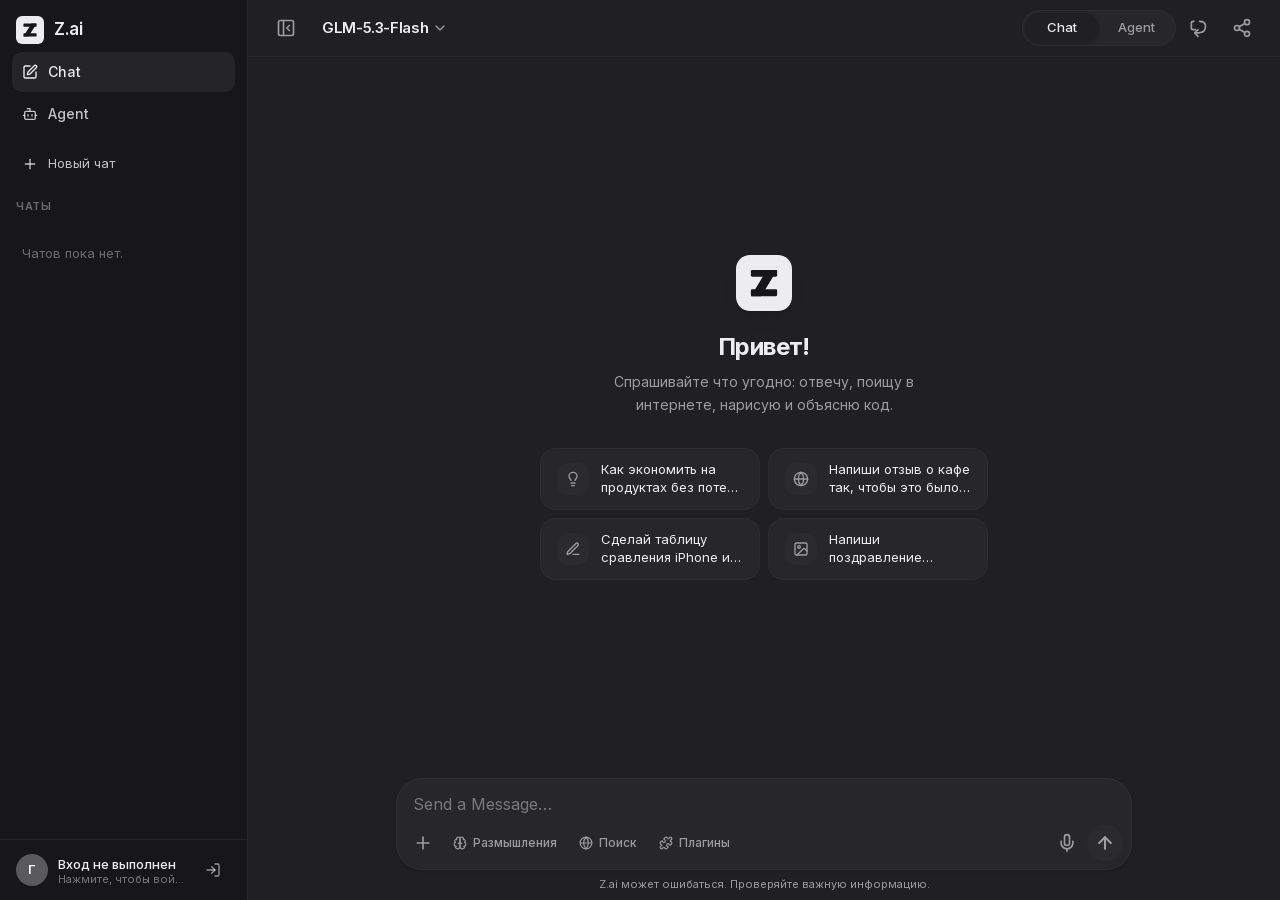
==== commit 2c14b0ac: "v16: 6 фиксов по жалобам владельца — меню/кнопки не съезжают (4 подсказки без клонов, «Перенести» бе" ====
--- a/index.html
+++ b/index.html
@@ -1 +1 @@
-<!DOCTYPE html><!--lP8f8WKboZcvRfP_M4YXX--><html lang="ru"><head><meta charSet="utf-8"/><meta name="viewport" content="width=device-width, initial-scale=1, maximum-scale=1, viewport-fit=cover, interactive-widget=resizes-content"/><link rel="preload" href="/_next/static/media/83afe278b6a6bb3c-s.p.3a6ba036.woff2" as="font" crossorigin="" type="font/woff2"/><link rel="preload" href="/_next/static/media/9c72aa0f40e4eef8-s.p.18a48cbc.woff2" as="font" crossorigin="" type="font/woff2"/><link rel="stylesheet" href="/_next/static/chunks/fb846ce9725e7ab9.css" data-precedence="next"/><link rel="stylesheet" href="/_next/static/chunks/ff6df49542fda8ba.css" data-precedence="next"/><link rel="preload" as="script" fetchPriority="low" href="/_next/static/chunks/786dca262d025f5f.js"/><script src="/_next/static/chunks/9a9aa2ad4cd0af8f.js" async=""></script><script src="/_next/static/chunks/05f6a547675409a8.js" async=""></script><script src="/_next/static/chunks/turbopack-af562b177c5a9201.js" async=""></script><script src="/_next/static/chunks/faf623f99a4e5a36.js" async=""></script><script src="/_next/static/chunks/28f1d545190c4591.js" async=""></script><script src="/_next/static/chunks/c4c79d5d0b280aeb.js" async=""></script><script src="/_next/static/chunks/d5f5ee717ae95f19.js" async=""></script><script src="/_next/static/chunks/33fd558c750c87d5.js" async=""></script><meta name="next-size-adjust" content=""/><meta name="theme-color" media="(prefers-color-scheme: dark)" content="#17171a"/><meta name="theme-color" media="(prefers-color-scheme: light)" content="#ffffff"/><title>Z.ai — AI Chatbot &amp; Agent powered by GLM</title><meta name="description" content="Z.ai на твоём телефоне: чат с GLM-5.3, Agent, выбор модели, размышления, поиск и картинки. Оптимизировано для мобильного, устанавливается как приложение."/><meta name="application-name" content="Z.ai"/><link rel="manifest" href="/manifest.json"/><meta name="keywords" content="Z.ai,GLM,AI чат,ассистент,агент,нейросеть"/><meta name="format-detection" content="telephone=no"/><meta name="mobile-web-app-capable" content="yes"/><meta name="apple-mobile-web-app-title" content="Z.ai"/><meta name="apple-mobile-web-app-status-bar-style" content="black-translucent"/><meta property="og:title" content="Z.ai — AI Chatbot &amp; Agent powered by GLM"/><meta property="og:description" content="Чат с GLM-5.3 / 5.2 / Flash, режим агента, оптимизация под телефон."/><meta property="og:locale" content="ru_RU"/><meta property="og:type" content="website"/><meta name="twitter:card" content="summary"/><meta name="twitter:title" content="Z.ai — AI Chatbot &amp; Agent powered by GLM"/><meta name="twitter:description" content="Чат с GLM-5.3 / 5.2 / Flash, режим агента, оптимизация под телефон."/><link rel="icon" href="/favicon.png" sizes="64x64" type="image/png"/><link rel="icon" href="/icons/icon-192.png" sizes="192x192" type="image/png"/><link rel="apple-touch-icon" href="/icons/apple-touch-icon.png"/><link rel="stylesheet" href="/css/v16x.css?v=15.4"/><script src="/js/v16x.js?v=15.4" defer=""></script><script src="/_next/static/chunks/a6dad97d9634a72d.js" noModule=""></script></head><body class="inter_46b0ff47-module__fANJgG__variable font-sans antialiased bg-background text-foreground"><div hidden=""><!--$--><!--/$--></div><script>((a,b,c,d,e,f,g,h)=>{let i=document.documentElement,j=["light","dark"];function k(b){var c;(Array.isArray(a)?a:[a]).forEach(a=>{let c="class"===a,d=c&&f?e.map(a=>f[a]||a):e;c?(i.classList.remove(...d),i.classList.add(f&&f[b]?f[b]:b)):i.setAttribute(a,b)}),c=b,h&&j.includes(c)&&(i.style.colorScheme=c)}if(d)k(d);else try{let a=localStorage.getItem(b)||c,d=g&&"system"===a?window.matchMedia("(prefers-color-scheme: dark)").matches?"dark":"light":a;k(d)}catch(a){}})("class","theme","dark",null,["light","dark"],null,true,true)</script><div class="flex h-dvh overflow-hidden text-foreground"><aside class="hidden shrink-0 overflow-hidden border-r border-sidebar-border transition-[width] duration-200 ease-out md:flex" style="width:248px"><div class="flex h-full w-full min-w-0 flex-col overflow-hidden bg-sidebar"><div class="flex items-center gap-2.5 px-4 pb-2 pt-4"><svg viewBox="0 0 512 512" class="h-7 w-7 shrink-0" aria-hidden="true" focusable="false"><rect width="512" height="512" rx="112" class="fill-primary"></rect><g class="fill-primary-foreground"><rect x="136" y="136" width="240" height="62" rx="12"></rect><rect x="136" y="314" width="240" height="62" rx="12"></rect><path d="M282 136 H376 L230 376 H136 Z"></path></g></svg><span class="text-[17px] font-semibold tracking-tight">Z.ai</span></div><div class="space-y-0.5 px-3"><button class="flex h-10 w-full items-center gap-2.5 rounded-lg px-2.5 text-sm font-medium transition-colors bg-sidebar-accent text-sidebar-accent-foreground" type="button"><svg xmlns="http://www.w3.org/2000/svg" width="24" height="24" viewBox="0 0 24 24" fill="none" stroke="currentColor" stroke-width="2" stroke-linecap="round" stroke-linejoin="round" class="lucide lucide-square-pen h-4 w-4 shrink-0" aria-hidden="true"><path d="M12 3H5a2 2 0 0 0-2 2v14a2 2 0 0 0 2 2h14a2 2 0 0 0 2-2v-7"></path><path d="M18.375 2.625a1 1 0 0 1 3 3l-9.013 9.014a2 2 0 0 1-.853.505l-2.873.84a.5.5 0 0 1-.62-.62l.84-2.873a2 2 0 0 1 .506-.852z"></path></svg>Chat</button><button class="flex h-10 w-full items-center gap-2.5 rounded-lg px-2.5 text-sm font-medium transition-colors text-sidebar-foreground/80 hover:bg-sidebar-accent/60" type="button"><svg xmlns="http://www.w3.org/2000/svg" width="24" height="24" viewBox="0 0 24 24" fill="none" stroke="currentColor" stroke-width="2" stroke-linecap="round" stroke-linejoin="round" class="lucide lucide-bot h-4 w-4 shrink-0" aria-hidden="true"><path d="M12 8V4H8"></path><rect width="16" height="12" x="4" y="8" rx="2"></rect><path d="M2 14h2"></path><path d="M20 14h2"></path><path d="M15 13v2"></path><path d="M9 13v2"></path></svg>Agent</button></div><div class="mt-3 space-y-0.5 px-3"><button type="button" class="flex h-9 w-full items-center gap-2.5 rounded-lg px-2.5 text-[13px] text-sidebar-foreground/80 transition-colors hover:bg-sidebar-accent/60"><svg xmlns="http://www.w3.org/2000/svg" width="24" height="24" viewBox="0 0 24 24" fill="none" stroke="currentColor" stroke-width="2" stroke-linecap="round" stroke-linejoin="round" class="lucide lucide-plus h-4 w-4 shrink-0" aria-hidden="true"><path d="M5 12h14"></path><path d="M12 5v14"></path></svg>Новый чат</button></div><p class="mt-4 px-4 pb-1 text-[11px] font-semibold uppercase tracking-wider text-sidebar-foreground/40">Чаты</p><div class="nice-scroll min-h-0 flex-1 space-y-0.5 overflow-y-auto overscroll-contain px-3 pb-2"><p class="px-2.5 py-6 text-[13px] leading-relaxed text-sidebar-foreground/40">Чатов пока нет.</p></div><div class="flex items-center gap-2.5 border-t border-sidebar-border px-4 py-3" style="padding-bottom:calc(0.75rem + env(safe-area-inset-bottom))"><span class="flex h-8 w-8 shrink-0 items-center justify-center rounded-full text-[13px] font-semibold text-white bg-muted-foreground/50">Г</span><button class="min-w-0 flex-1 text-left" type="button" aria-label="Аккаунт Z.ai"><p class="truncate text-[13px] font-medium">Гость</p><p class="truncate text-[11px] leading-none text-sidebar-foreground/45">Нажмите, чтобы войти в аккаунт</p></button><button aria-label="Войти в аккаунт Z.ai" class="flex h-9 w-9 shrink-0 items-center justify-center rounded-lg text-sidebar-foreground/60 transition-colors hover:bg-sidebar-accent hover:text-sidebar-foreground"><svg xmlns="http://www.w3.org/2000/svg" width="24" height="24" viewBox="0 0 24 24" fill="none" stroke="currentColor" stroke-width="2" stroke-linecap="round" stroke-linejoin="round" class="lucide lucide-log-in h-4 w-4" aria-hidden="true"><path d="m10 17 5-5-5-5"></path><path d="M15 12H3"></path><path d="M15 3h4a2 2 0 0 1 2 2v14a2 2 0 0 1-2 2h-4"></path></svg></button></div></div></aside><div class="flex min-w-0 flex-1 flex-col"><header class="sticky top-0 z-40 border-b border-border/40 bg-background" style="padding-top:env(safe-area-inset-top)"><div class="flex h-14 w-full items-center gap-1 px-2 sm:px-4"><button aria-label="Открыть меню" class="flex h-11 w-11 shrink-0 items-center justify-center rounded-xl text-muted-foreground transition-colors hover:bg-muted hover:text-foreground active:scale-90 md:hidden"><svg xmlns="http://www.w3.org/2000/svg" width="24" height="24" viewBox="0 0 24 24" fill="none" stroke="currentColor" stroke-width="2" stroke-linecap="round" stroke-linejoin="round" class="lucide lucide-menu h-5 w-5" aria-hidden="true"><path d="M4 12h16"></path><path d="M4 18h16"></path><path d="M4 6h16"></path></svg></button><button aria-label="Скрыть левую панель" class="hidden h-11 w-11 shrink-0 items-center justify-center rounded-xl text-muted-foreground transition-colors hover:bg-muted hover:text-foreground active:scale-90 md:flex"><svg xmlns="http://www.w3.org/2000/svg" width="24" height="24" viewBox="0 0 24 24" fill="none" stroke="currentColor" stroke-width="2" stroke-linecap="round" stroke-linejoin="round" class="lucide lucide-panel-left-close h-5 w-5" aria-hidden="true"><rect width="18" height="18" x="3" y="3" rx="2"></rect><path d="M9 3v18"></path><path d="m16 15-3-3 3-3"></path></svg></button><button class="flex h-10 min-w-0 items-center gap-1 rounded-xl px-2.5 transition-colors hover:bg-muted active:scale-[0.98]" aria-label="Выбрать модель" type="button" id="radix-_R_365fdb_" aria-haspopup="menu" aria-expanded="false" data-state="closed" data-slot="dropdown-menu-trigger"><span class="truncate text-[15px] font-semibold tracking-tight">GLM-5.3-Flash</span><svg xmlns="http://www.w3.org/2000/svg" width="24" height="24" viewBox="0 0 24 24" fill="none" stroke="currentColor" stroke-width="2" stroke-linecap="round" stroke-linejoin="round" class="lucide lucide-chevron-down h-4 w-4 shrink-0 text-muted-foreground" aria-hidden="true"><path d="m6 9 6 6 6-6"></path></svg></button><div class="ml-auto flex items-center gap-1"><div role="tablist" aria-label="Раздел Chat или Agent" class="relative flex h-9 shrink-0 items-center rounded-full border border-border/70 bg-muted/70 p-0.5"><span aria-hidden="true" class="absolute bottom-0.5 left-0.5 top-0.5 w-[74px] rounded-full bg-background shadow-sm transition-transform duration-200 ease-out" style="transform:translateX(0)"></span><button role="tab" aria-selected="true" class="relative z-10 h-8 w-[74px] rounded-full text-[13px] font-medium transition-colors text-foreground" type="button">Chat</button><button role="tab" aria-selected="false" class="relative z-10 h-8 w-[74px] rounded-full text-[13px] font-medium transition-colors text-muted-foreground hover:text-foreground" type="button">Agent</button></div><button aria-label="Новый чат" class="flex h-11 w-11 items-center justify-center rounded-xl text-muted-foreground transition-colors hover:bg-muted hover:text-foreground active:scale-90"><svg xmlns="http://www.w3.org/2000/svg" width="24" height="24" viewBox="0 0 24 24" fill="none" stroke="currentColor" stroke-width="2" stroke-linecap="round" stroke-linejoin="round" class="lucide lucide-square-pen h-5 w-5" aria-hidden="true"><path d="M12 3H5a2 2 0 0 0-2 2v14a2 2 0 0 0 2 2h14a2 2 0 0 0 2-2v-7"></path><path d="M18.375 2.625a1 1 0 0 1 3 3l-9.013 9.014a2 2 0 0 1-.853.505l-2.873.84a.5.5 0 0 1-.62-.62l.84-2.873a2 2 0 0 1 .506-.852z"></path></svg></button></div></div></header><main class="nice-scroll relative flex-1 overflow-y-auto overscroll-contain"><div class="flex min-h-full flex-col items-center justify-center px-4 py-10"><svg viewBox="0 0 512 512" class="msg-in h-14 w-14 rounded-[14px] shadow-lg shadow-black/10" aria-hidden="true" focusable="false"><rect width="512" height="512" rx="112" class="fill-primary"></rect><g class="fill-primary-foreground"><rect x="136" y="136" width="240" height="62" rx="12"></rect><rect x="136" y="314" width="240" height="62" rx="12"></rect><path d="M282 136 H376 L230 376 H136 Z"></path></g></svg><h1 class="msg-in mt-5 text-center text-2xl font-bold tracking-tight [animation-delay:60ms]">Привет!</h1><p class="msg-in mt-2 max-w-xs text-center text-sm leading-relaxed text-muted-foreground [animation-delay:120ms]">Спрашивайте что угодно: отвечу, поищу в интернете, нарисую и объясню код.</p><div class="msg-in mt-8 grid w-full max-w-md grid-cols-1 gap-2 [animation-delay:180ms] sm:grid-cols-2"><button class="flex min-h-14 items-center gap-3 rounded-2xl border border-border/70 bg-card px-4 py-3 text-left text-[13px] leading-snug text-foreground transition-all hover:bg-muted active:scale-[0.98]"><span class="flex h-8 w-8 shrink-0 items-center justify-center rounded-lg bg-muted"><svg xmlns="http://www.w3.org/2000/svg" width="24" height="24" viewBox="0 0 24 24" fill="none" stroke="currentColor" stroke-width="2" stroke-linecap="round" stroke-linejoin="round" class="lucide lucide-lightbulb h-4 w-4 text-muted-foreground" aria-hidden="true"><path d="M15 14c.2-1 .7-1.7 1.5-2.5 1-.9 1.5-2.2 1.5-3.5A6 6 0 0 0 6 8c0 1 .2 2.2 1.5 3.5.7.7 1.3 1.5 1.5 2.5"></path><path d="M9 18h6"></path><path d="M10 22h4"></path></svg></span><span class="line-clamp-2">Объясни, как работают нейросети, простыми словами</span></button><button class="flex min-h-14 items-center gap-3 rounded-2xl border border-border/70 bg-card px-4 py-3 text-left text-[13px] leading-snug text-foreground transition-all hover:bg-muted active:scale-[0.98]"><span class="flex h-8 w-8 shrink-0 items-center justify-center rounded-lg bg-muted"><svg xmlns="http://www.w3.org/2000/svg" width="24" height="24" viewBox="0 0 24 24" fill="none" stroke="currentColor" stroke-width="2" stroke-linecap="round" stroke-linejoin="round" class="lucide lucide-globe h-4 w-4 text-muted-foreground" aria-hidden="true"><circle cx="12" cy="12" r="10"></circle><path d="M12 2a14.5 14.5 0 0 0 0 20 14.5 14.5 0 0 0 0-20"></path><path d="M2 12h20"></path></svg></span><span class="line-clamp-2">Что нового в мире технологий? Включи поиск и расскажи</span></button><button class="flex min-h-14 items-center gap-3 rounded-2xl border border-border/70 bg-card px-4 py-3 text-left text-[13px] leading-snug text-foreground transition-all hover:bg-muted active:scale-[0.98]"><span class="flex h-8 w-8 shrink-0 items-center justify-center rounded-lg bg-muted"><svg xmlns="http://www.w3.org/2000/svg" width="24" height="24" viewBox="0 0 24 24" fill="none" stroke="currentColor" stroke-width="2" stroke-linecap="round" stroke-linejoin="round" class="lucide lucide-pen-line h-4 w-4 text-muted-foreground" aria-hidden="true"><path d="M12 20h9"></path><path d="M16.376 3.622a1 1 0 0 1 3.002 3.002L7.368 18.635a2 2 0 0 1-.855.506l-2.872.838a.5.5 0 0 1-.62-.62l.838-2.872a2 2 0 0 1 .506-.854z"></path></svg></span><span class="line-clamp-2">Составь план тренировок на неделю для новичка</span></button><button class="flex min-h-14 items-center gap-3 rounded-2xl border border-border/70 bg-card px-4 py-3 text-left text-[13px] leading-snug text-foreground transition-all hover:bg-muted active:scale-[0.98]"><span class="flex h-8 w-8 shrink-0 items-center justify-center rounded-lg bg-muted"><svg xmlns="http://www.w3.org/2000/svg" width="24" height="24" viewBox="0 0 24 24" fill="none" stroke="currentColor" stroke-width="2" stroke-linecap="round" stroke-linejoin="round" class="lucide lucide-image h-4 w-4 text-muted-foreground" aria-hidden="true"><rect width="18" height="18" x="3" y="3" rx="2" ry="2"></rect><circle cx="9" cy="9" r="2"></circle><path d="m21 15-3.086-3.086a2 2 0 0 0-2.828 0L6 21"></path></svg></span><span class="line-clamp-2">Нарисуй кота-космонавта в открытом космосе</span></button></div></div></main><footer class="relative z-10"><div class="bg-background"><div class="mx-auto w-full max-w-3xl px-3 pb-2 sm:px-4" style="padding-bottom:calc(0.5rem + env(safe-area-inset-bottom))"><div class="input-glow rounded-[26px] border border-border bg-card shadow-sm transition-colors"><textarea rows="1" enterKeyHint="send" placeholder="Send a Message…" aria-label="Сообщение для ИИ" maxLength="8000" class="w-full resize-none bg-transparent px-4 pb-1 pt-3.5 text-base leading-snug text-foreground placeholder:text-muted-foreground/70 focus-visible:outline-none disabled:opacity-60" style="max-height:160px"></textarea><div class="flex items-center gap-0.5 px-2 pb-2"><button aria-label="Прикрепить" aria-expanded="false" class="flex h-9 w-9 shrink-0 items-center justify-center rounded-full text-muted-foreground transition-all hover:bg-muted hover:text-foreground active:scale-90 disabled:opacity-50" type="button" aria-haspopup="dialog" aria-controls="radix-_R_t6i5fdb_" data-state="closed" data-slot="popover-trigger"><svg xmlns="http://www.w3.org/2000/svg" width="24" height="24" viewBox="0 0 24 24" fill="none" stroke="currentColor" stroke-width="2" stroke-linecap="round" stroke-linejoin="round" class="lucide lucide-plus h-5 w-5" aria-hidden="true"><path d="M5 12h14"></path><path d="M12 5v14"></path></svg></button><button aria-label="Уровень размышлений" class="flex h-8 shrink-0 items-center gap-1.5 rounded-full px-2.5 text-xs font-medium transition-all active:scale-95 text-muted-foreground hover:bg-muted hover:text-foreground" type="button" aria-haspopup="dialog" aria-expanded="false" aria-controls="radix-_R_1d6i5fdb_" data-state="closed" data-slot="popover-trigger"><svg xmlns="http://www.w3.org/2000/svg" width="24" height="24" viewBox="0 0 24 24" fill="none" stroke="currentColor" stroke-width="2" stroke-linecap="round" stroke-linejoin="round" class="lucide lucide-brain h-3.5 w-3.5" aria-hidden="true"><path d="M12 5a3 3 0 1 0-5.997.125 4 4 0 0 0-2.526 5.77 4 4 0 0 0 .556 6.588A4 4 0 1 0 12 18Z"></path><path d="M12 5a3 3 0 1 1 5.997.125 4 4 0 0 1 2.526 5.77 4 4 0 0 1-.556 6.588A4 4 0 1 1 12 18Z"></path><path d="M15 13a4.5 4.5 0 0 1-3-4 4.5 4.5 0 0 1-3 4"></path><path d="M17.599 6.5a3 3 0 0 0 .399-1.375"></path><path d="M6.003 5.125A3 3 0 0 0 6.401 6.5"></path><path d="M3.477 10.896a4 4 0 0 1 .585-.396"></path><path d="M19.938 10.5a4 4 0 0 1 .585.396"></path><path d="M6 18a4 4 0 0 1-1.967-.516"></path><path d="M19.967 17.484A4 4 0 0 1 18 18"></path></svg>Размышления</button><button aria-pressed="false" class="flex h-8 shrink-0 items-center gap-1.5 rounded-full px-2.5 text-xs font-medium transition-all active:scale-95 text-muted-foreground hover:bg-muted hover:text-foreground"><svg xmlns="http://www.w3.org/2000/svg" width="24" height="24" viewBox="0 0 24 24" fill="none" stroke="currentColor" stroke-width="2" stroke-linecap="round" stroke-linejoin="round" class="lucide lucide-globe h-3.5 w-3.5" aria-hidden="true"><circle cx="12" cy="12" r="10"></circle><path d="M12 2a14.5 14.5 0 0 0 0 20 14.5 14.5 0 0 0 0-20"></path><path d="M2 12h20"></path></svg>Поиск</button><button aria-label="Плагины" aria-expanded="false" class="flex h-8 shrink-0 items-center gap-1.5 rounded-full px-2.5 text-xs font-medium transition-all active:scale-95 text-muted-foreground hover:bg-muted hover:text-foreground"><svg xmlns="http://www.w3.org/2000/svg" width="24" height="24" viewBox="0 0 24 24" fill="none" stroke="currentColor" stroke-width="2" stroke-linecap="round" stroke-linejoin="round" class="lucide lucide-puzzle h-3.5 w-3.5" aria-hidden="true"><path d="M15.39 4.39a1 1 0 0 0 1.68-.474 2.5 2.5 0 1 1 3.014 3.015 1 1 0 0 0-.474 1.68l1.683 1.682a2.414 2.414 0 0 1 0 3.414L19.61 15.39a1 1 0 0 1-1.68-.474 2.5 2.5 0 1 0-3.014 3.015 1 1 0 0 1 .474 1.68l-1.683 1.682a2.414 2.414 0 0 1-3.414 0L8.61 19.61a1 1 0 0 0-1.68.474 2.5 2.5 0 1 1-3.014-3.015 1 1 0 0 0 .474-1.68l-1.683-1.682a2.414 2.414 0 0 1 0-3.414L4.39 8.61a1 1 0 0 1 1.68.474 2.5 2.5 0 1 0 3.014-3.015 1 1 0 0 1-.474-1.68l1.683-1.682a2.414 2.414 0 0 1 3.414 0z"></path></svg>Плагины</button><span class="ml-auto"></span><button aria-label="Голосовой ввод" class="flex h-9 w-9 shrink-0 items-center justify-center rounded-full text-muted-foreground transition-all hover:bg-muted hover:text-foreground active:scale-90 disabled:opacity-50 "><svg xmlns="http://www.w3.org/2000/svg" width="24" height="24" viewBox="0 0 24 24" fill="none" stroke="currentColor" stroke-width="2" stroke-linecap="round" stroke-linejoin="round" class="lucide lucide-mic h-5 w-5" aria-hidden="true"><path d="M12 19v3"></path><path d="M19 10v2a7 7 0 0 1-14 0v-2"></path><rect x="9" y="2" width="6" height="13" rx="3"></rect></svg></button><button disabled="" aria-label="Отправить сообщение" class="flex h-9 w-9 shrink-0 items-center justify-center rounded-full bg-primary text-primary-foreground transition-all hover:opacity-80 active:scale-90 disabled:bg-muted disabled:text-muted-foreground"><svg xmlns="http://www.w3.org/2000/svg" width="24" height="24" viewBox="0 0 24 24" fill="none" stroke="currentColor" stroke-width="2.5" stroke-linecap="round" stroke-linejoin="round" class="lucide lucide-arrow-up h-5 w-5" aria-hidden="true"><path d="m5 12 7-7 7 7"></path><path d="M12 19V5"></path></svg></button></div></div><p class="mt-1.5 hidden text-center text-[11px] text-muted-foreground sm:block">Z.ai может ошибаться. Проверяйте важную информацию.</p></div><input type="file" accept="image/*" capture="environment" class="hidden"/><input type="file" accept="image/*,video/*" multiple="" class="hidden"/><input type="file" multiple="" class="hidden"/></div></footer></div></div><!--$--><!--/$--><div role="region" aria-label="Notifications (F8)" tabindex="-1" style="pointer-events:none"><ol tabindex="-1" class="fixed top-0 z-[100] flex max-h-screen w-full flex-col-reverse p-4 sm:bottom-0 sm:right-0 sm:top-auto sm:flex-col md:max-w-[420px]"></ol></div><script src="/_next/static/chunks/786dca262d025f5f.js" id="_R_" async=""></script><script>(self.__next_f=self.__next_f||[]).push([0])</script><script>self.__next_f.push([1,"1:\"$Sreact.fragment\"\n2:I[63178,[\"/_next/static/chunks/faf623f99a4e5a36.js\",\"/_next/static/chunks/28f1d545190c4591.js\"],\"ThemeProvider\"]\n3:I[39756,[\"/_next/static/chunks/c4c79d5d0b280aeb.js\"],\"default\"]\n4:I[37457,[\"/_next/static/chunks/c4c79d5d0b280aeb.js\"],\"default\"]\n5:I[77855,[\"/_next/static/chunks/faf623f99a4e5a36.js\",\"/_next/static/chunks/28f1d545190c4591.js\"],\"Toaster\"]\n6:I[47257,[\"/_next/static/chunks/c4c79d5d0b280aeb.js\"],\"ClientPageRoot\"]\n7:I[52683,[\"/_next/static/chunks/faf623f99a4e5a36.js\",\"/_next/static/chunks/28f1d545190c4591.js\",\"/_next/static/chunks/d5f5ee717ae95f19.js\",\"/_next/static/chunks/33fd558c750c87d5.js\"],\"default\"]\na:I[97367,[\"/_next/static/chunks/c4c79d5d0b280aeb.js\"],\"OutletBoundary\"]\nb:\"$Sreact.suspense\"\nd:I[97367,[\"/_next/static/chunks/c4c79d5d0b280aeb.js\"],\"ViewportBoundary\"]\nf:I[97367,[\"/_next/static/chunks/c4c79d5d0b280aeb.js\"],\"MetadataBoundary\"]\n11:I[68027,[\"/_next/static/chunks/c4c79d5d0b280aeb.js\"],\"default\"]\n:HL[\"/_next/static/chunks/fb846ce9725e7ab9.css\",\"style\"]\n:HL[\"/_next/static/chunks/ff6df49542fda8ba.css\",\"style\"]\n:HL[\"/_next/static/media/83afe278b6a6bb3c-s.p.3a6ba036.woff2\",\"font\",{\"crossOrigin\":\"\",\"type\":\"font/woff2\"}]\n:HL[\"/_next/static/media/9c72aa0f40e4eef8-s.p.18a48cbc.woff2\",\"font\",{\"crossOrigin\":\"\",\"type\":\"font/woff2\"}]\n"])</script><script>self.__next_f.push([1,"0:{\"P\":null,\"b\":\"lP8f8WKboZcvRfP_M4YXX\",\"c\":[\"\",\"\"],\"q\":\"\",\"i\":false,\"f\":[[[\"\",{\"children\":[\"__PAGE__\",{}]},\"$undefined\",\"$undefined\",true],[[\"$\",\"$1\",\"c\",{\"children\":[[[\"$\",\"link\",\"0\",{\"rel\":\"stylesheet\",\"href\":\"/_next/static/chunks/fb846ce9725e7ab9.css\",\"precedence\":\"next\",\"crossOrigin\":\"$undefined\",\"nonce\":\"$undefined\"}],[\"$\",\"link\",\"1\",{\"rel\":\"stylesheet\",\"href\":\"/_next/static/chunks/ff6df49542fda8ba.css\",\"precedence\":\"next\",\"crossOrigin\":\"$undefined\",\"nonce\":\"$undefined\"}],[\"$\",\"script\",\"script-0\",{\"src\":\"/_next/static/chunks/faf623f99a4e5a36.js\",\"async\":true,\"nonce\":\"$undefined\"}],[\"$\",\"script\",\"script-1\",{\"src\":\"/_next/static/chunks/28f1d545190c4591.js\",\"async\":true,\"nonce\":\"$undefined\"}]],[\"$\",\"html\",null,{\"lang\":\"ru\",\"suppressHydrationWarning\":true,\"children\":[\"$\",\"body\",null,{\"className\":\"inter_46b0ff47-module__fANJgG__variable font-sans antialiased bg-background text-foreground\",\"children\":[\"$\",\"$L2\",null,{\"attribute\":\"class\",\"defaultTheme\":\"dark\",\"enableSystem\":true,\"disableTransitionOnChange\":true,\"children\":[[\"$\",\"$L3\",null,{\"parallelRouterKey\":\"children\",\"error\":\"$undefined\",\"errorStyles\":\"$undefined\",\"errorScripts\":\"$undefined\",\"template\":[\"$\",\"$L4\",null,{}],\"templateStyles\":\"$undefined\",\"templateScripts\":\"$undefined\",\"notFound\":[[[\"$\",\"title\",null,{\"children\":\"404: This page could not be found.\"}],[\"$\",\"div\",null,{\"style\":{\"fontFamily\":\"system-ui,\\\"Segoe UI\\\",Roboto,Helvetica,Arial,sans-serif,\\\"Apple Color Emoji\\\",\\\"Segoe UI Emoji\\\"\",\"height\":\"100vh\",\"textAlign\":\"center\",\"display\":\"flex\",\"flexDirection\":\"column\",\"alignItems\":\"center\",\"justifyContent\":\"center\"},\"children\":[\"$\",\"div\",null,{\"children\":[[\"$\",\"style\",null,{\"dangerouslySetInnerHTML\":{\"__html\":\"body{color:#000;background:#fff;margin:0}.next-error-h1{border-right:1px solid rgba(0,0,0,.3)}@media (prefers-color-scheme:dark){body{color:#fff;background:#000}.next-error-h1{border-right:1px solid rgba(255,255,255,.3)}}\"}}],[\"$\",\"h1\",null,{\"className\":\"next-error-h1\",\"style\":{\"display\":\"inline-block\",\"margin\":\"0 20px 0 0\",\"padding\":\"0 23px 0 0\",\"fontSize\":24,\"fontWeight\":500,\"verticalAlign\":\"top\",\"lineHeight\":\"49px\"},\"children\":404}],[\"$\",\"div\",null,{\"style\":{\"display\":\"inline-block\"},\"children\":[\"$\",\"h2\",null,{\"style\":{\"fontSize\":14,\"fontWeight\":400,\"lineHeight\":\"49px\",\"margin\":0},\"children\":\"This page could not be found.\"}]}]]}]}]],[]],\"forbidden\":\"$undefined\",\"unauthorized\":\"$undefined\"}],[\"$\",\"$L5\",null,{}]]}]}]}]]}],{\"children\":[[\"$\",\"$1\",\"c\",{\"children\":[[\"$\",\"$L6\",null,{\"Component\":\"$7\",\"serverProvidedParams\":{\"searchParams\":{},\"params\":{},\"promises\":[\"$@8\",\"$@9\"]}}],[[\"$\",\"script\",\"script-0\",{\"src\":\"/_next/static/chunks/d5f5ee717ae95f19.js\",\"async\":true,\"nonce\":\"$undefined\"}],[\"$\",\"script\",\"script-1\",{\"src\":\"/_next/static/chunks/33fd558c750c87d5.js\",\"async\":true,\"nonce\":\"$undefined\"}]],[\"$\",\"$La\",null,{\"children\":[\"$\",\"$b\",null,{\"name\":\"Next.MetadataOutlet\",\"children\":\"$@c\"}]}]]}],{},null,false,false]},null,false,false],[\"$\",\"$1\",\"h\",{\"children\":[null,[\"$\",\"$Ld\",null,{\"children\":\"$Le\"}],[\"$\",\"div\",null,{\"hidden\":true,\"children\":[\"$\",\"$Lf\",null,{\"children\":[\"$\",\"$b\",null,{\"name\":\"Next.Metadata\",\"children\":\"$L10\"}]}]}],[\"$\",\"meta\",null,{\"name\":\"next-size-adjust\",\"content\":\"\"}]]}],false]],\"m\":\"$undefined\",\"G\":[\"$11\",[]],\"S\":true}\n"])</script><script>self.__next_f.push([1,"8:{}\n9:\"$0:f:0:1:1:children:0:props:children:0:props:serverProvidedParams:params\"\n"])</script><script>self.__next_f.push([1,"e:[[\"$\",\"meta\",\"0\",{\"charSet\":\"utf-8\"}],[\"$\",\"meta\",\"1\",{\"name\":\"viewport\",\"content\":\"width=device-width, initial-scale=1, maximum-scale=1, viewport-fit=cover, interactive-widget=resizes-content\"}],[\"$\",\"meta\",\"2\",{\"name\":\"theme-color\",\"media\":\"(prefers-color-scheme: dark)\",\"content\":\"#17171a\"}],[\"$\",\"meta\",\"3\",{\"name\":\"theme-color\",\"media\":\"(prefers-color-scheme: light)\",\"content\":\"#ffffff\"}]]\n"])</script><script>self.__next_f.push([1,"12:I[27201,[\"/_next/static/chunks/c4c79d5d0b280aeb.js\"],\"IconMark\"]\nc:null\n"])</script><script>self.__next_f.push([1,"10:[[\"$\",\"title\",\"0\",{\"children\":\"Z.ai — AI Chatbot \u0026 Agent powered by GLM\"}],[\"$\",\"meta\",\"1\",{\"name\":\"description\",\"content\":\"Z.ai на твоём телефоне: чат с GLM-5.3, Agent, выбор модели, размышления, поиск и картинки. Оптимизировано для мобильного, устанавливается как приложение.\"}],[\"$\",\"meta\",\"2\",{\"name\":\"application-name\",\"content\":\"Z.ai\"}],[\"$\",\"link\",\"3\",{\"rel\":\"manifest\",\"href\":\"/manifest.json\",\"crossOrigin\":\"$undefined\"}],[\"$\",\"meta\",\"4\",{\"name\":\"keywords\",\"content\":\"Z.ai,GLM,AI чат,ассистент,агент,нейросеть\"}],[\"$\",\"meta\",\"5\",{\"name\":\"format-detection\",\"content\":\"telephone=no\"}],[\"$\",\"meta\",\"6\",{\"name\":\"mobile-web-app-capable\",\"content\":\"yes\"}],[\"$\",\"meta\",\"7\",{\"name\":\"apple-mobile-web-app-title\",\"content\":\"Z.ai\"}],[\"$\",\"meta\",\"8\",{\"name\":\"apple-mobile-web-app-status-bar-style\",\"content\":\"black-translucent\"}],[\"$\",\"meta\",\"9\",{\"property\":\"og:title\",\"content\":\"Z.ai — AI Chatbot \u0026 Agent powered by GLM\"}],[\"$\",\"meta\",\"10\",{\"property\":\"og:description\",\"content\":\"Чат с GLM-5.3 / 5.2 / Flash, режим агента, оптимизация под телефон.\"}],[\"$\",\"meta\",\"11\",{\"property\":\"og:locale\",\"content\":\"ru_RU\"}],[\"$\",\"meta\",\"12\",{\"property\":\"og:type\",\"content\":\"website\"}],[\"$\",\"meta\",\"13\",{\"name\":\"twitter:card\",\"content\":\"summary\"}],[\"$\",\"meta\",\"14\",{\"name\":\"twitter:title\",\"content\":\"Z.ai — AI Chatbot \u0026 Agent powered by GLM\"}],[\"$\",\"meta\",\"15\",{\"name\":\"twitter:description\",\"content\":\"Чат с GLM-5.3 / 5.2 / Flash, режим агента, оптимизация под телефон.\"}],[\"$\",\"link\",\"16\",{\"rel\":\"icon\",\"href\":\"/favicon.png\",\"sizes\":\"64x64\",\"type\":\"image/png\"}],[\"$\",\"link\",\"17\",{\"rel\":\"icon\",\"href\":\"/icons/icon-192.png\",\"sizes\":\"192x192\",\"type\":\"image/png\"}],[\"$\",\"link\",\"18\",{\"rel\":\"apple-touch-icon\",\"href\":\"/icons/apple-touch-icon.png\"}],[\"$\",\"$L12\",\"19\",{}]]\n"])</script></body></html>+<!DOCTYPE html><!--lP8f8WKboZcvRfP_M4YXX--><html lang="ru"><head><meta charSet="utf-8"/><meta name="viewport" content="width=device-width, initial-scale=1, maximum-scale=1, viewport-fit=cover, interactive-widget=resizes-content"/><link rel="preload" href="/_next/static/media/83afe278b6a6bb3c-s.p.3a6ba036.woff2" as="font" crossorigin="" type="font/woff2"/><link rel="preload" href="/_next/static/media/9c72aa0f40e4eef8-s.p.18a48cbc.woff2" as="font" crossorigin="" type="font/woff2"/><link rel="stylesheet" href="/_next/static/chunks/fb846ce9725e7ab9.css" data-precedence="next"/><link rel="stylesheet" href="/_next/static/chunks/ff6df49542fda8ba.css" data-precedence="next"/><link rel="preload" as="script" fetchPriority="low" href="/_next/static/chunks/786dca262d025f5f.js"/><script src="/_next/static/chunks/9a9aa2ad4cd0af8f.js" async=""></script><script src="/_next/static/chunks/05f6a547675409a8.js" async=""></script><script src="/_next/static/chunks/turbopack-af562b177c5a9201.js" async=""></script><script src="/_next/static/chunks/faf623f99a4e5a36.js" async=""></script><script src="/_next/static/chunks/28f1d545190c4591.js" async=""></script><script src="/_next/static/chunks/c4c79d5d0b280aeb.js" async=""></script><script src="/_next/static/chunks/d5f5ee717ae95f19.js" async=""></script><script src="/_next/static/chunks/33fd558c750c87d5.js" async=""></script><meta name="next-size-adjust" content=""/><meta name="theme-color" media="(prefers-color-scheme: dark)" content="#17171a"/><meta name="theme-color" media="(prefers-color-scheme: light)" content="#ffffff"/><title>Z.ai — AI Chatbot &amp; Agent powered by GLM</title><meta name="description" content="Z.ai на твоём телефоне: чат с GLM-5.3, Agent, выбор модели, размышления, поиск и картинки. Оптимизировано для мобильного, устанавливается как приложение."/><meta name="application-name" content="Z.ai"/><link rel="manifest" href="/manifest.json"/><meta name="keywords" content="Z.ai,GLM,AI чат,ассистент,агент,нейросеть"/><meta name="format-detection" content="telephone=no"/><meta name="mobile-web-app-capable" content="yes"/><meta name="apple-mobile-web-app-title" content="Z.ai"/><meta name="apple-mobile-web-app-status-bar-style" content="black-translucent"/><meta property="og:title" content="Z.ai — AI Chatbot &amp; Agent powered by GLM"/><meta property="og:description" content="Чат с GLM-5.3 / 5.2 / Flash, режим агента, оптимизация под телефон."/><meta property="og:locale" content="ru_RU"/><meta property="og:type" content="website"/><meta name="twitter:card" content="summary"/><meta name="twitter:title" content="Z.ai — AI Chatbot &amp; Agent powered by GLM"/><meta name="twitter:description" content="Чат с GLM-5.3 / 5.2 / Flash, режим агента, оптимизация под телефон."/><link rel="icon" href="/favicon.png" sizes="64x64" type="image/png"/><link rel="icon" href="/icons/icon-192.png" sizes="192x192" type="image/png"/><link rel="apple-touch-icon" href="/icons/apple-touch-icon.png"/><link rel="stylesheet" href="/css/v16x.css?v=16"/><script src="/js/v16x.js?v=16" defer=""></script><script src="/_next/static/chunks/a6dad97d9634a72d.js" noModule=""></script></head><body class="inter_46b0ff47-module__fANJgG__variable font-sans antialiased bg-background text-foreground"><div hidden=""><!--$--><!--/$--></div><script>((a,b,c,d,e,f,g,h)=>{let i=document.documentElement,j=["light","dark"];function k(b){var c;(Array.isArray(a)?a:[a]).forEach(a=>{let c="class"===a,d=c&&f?e.map(a=>f[a]||a):e;c?(i.classList.remove(...d),i.classList.add(f&&f[b]?f[b]:b)):i.setAttribute(a,b)}),c=b,h&&j.includes(c)&&(i.style.colorScheme=c)}if(d)k(d);else try{let a=localStorage.getItem(b)||c,d=g&&"system"===a?window.matchMedia("(prefers-color-scheme: dark)").matches?"dark":"light":a;k(d)}catch(a){}})("class","theme","dark",null,["light","dark"],null,true,true)</script><div class="flex h-dvh overflow-hidden text-foreground"><aside class="hidden shrink-0 overflow-hidden border-r border-sidebar-border transition-[width] duration-200 ease-out md:flex" style="width:248px"><div class="flex h-full w-full min-w-0 flex-col overflow-hidden bg-sidebar"><div class="flex items-center gap-2.5 px-4 pb-2 pt-4"><svg viewBox="0 0 512 512" class="h-7 w-7 shrink-0" aria-hidden="true" focusable="false"><rect width="512" height="512" rx="112" class="fill-primary"></rect><g class="fill-primary-foreground"><rect x="136" y="136" width="240" height="62" rx="12"></rect><rect x="136" y="314" width="240" height="62" rx="12"></rect><path d="M282 136 H376 L230 376 H136 Z"></path></g></svg><span class="text-[17px] font-semibold tracking-tight">Z.ai</span></div><div class="space-y-0.5 px-3"><button class="flex h-10 w-full items-center gap-2.5 rounded-lg px-2.5 text-sm font-medium transition-colors bg-sidebar-accent text-sidebar-accent-foreground" type="button"><svg xmlns="http://www.w3.org/2000/svg" width="24" height="24" viewBox="0 0 24 24" fill="none" stroke="currentColor" stroke-width="2" stroke-linecap="round" stroke-linejoin="round" class="lucide lucide-square-pen h-4 w-4 shrink-0" aria-hidden="true"><path d="M12 3H5a2 2 0 0 0-2 2v14a2 2 0 0 0 2 2h14a2 2 0 0 0 2-2v-7"></path><path d="M18.375 2.625a1 1 0 0 1 3 3l-9.013 9.014a2 2 0 0 1-.853.505l-2.873.84a.5.5 0 0 1-.62-.62l.84-2.873a2 2 0 0 1 .506-.852z"></path></svg>Chat</button><button class="flex h-10 w-full items-center gap-2.5 rounded-lg px-2.5 text-sm font-medium transition-colors text-sidebar-foreground/80 hover:bg-sidebar-accent/60" type="button"><svg xmlns="http://www.w3.org/2000/svg" width="24" height="24" viewBox="0 0 24 24" fill="none" stroke="currentColor" stroke-width="2" stroke-linecap="round" stroke-linejoin="round" class="lucide lucide-bot h-4 w-4 shrink-0" aria-hidden="true"><path d="M12 8V4H8"></path><rect width="16" height="12" x="4" y="8" rx="2"></rect><path d="M2 14h2"></path><path d="M20 14h2"></path><path d="M15 13v2"></path><path d="M9 13v2"></path></svg>Agent</button></div><div class="mt-3 space-y-0.5 px-3"><button type="button" class="flex h-9 w-full items-center gap-2.5 rounded-lg px-2.5 text-[13px] text-sidebar-foreground/80 transition-colors hover:bg-sidebar-accent/60"><svg xmlns="http://www.w3.org/2000/svg" width="24" height="24" viewBox="0 0 24 24" fill="none" stroke="currentColor" stroke-width="2" stroke-linecap="round" stroke-linejoin="round" class="lucide lucide-plus h-4 w-4 shrink-0" aria-hidden="true"><path d="M5 12h14"></path><path d="M12 5v14"></path></svg>Новый чат</button></div><p class="mt-4 px-4 pb-1 text-[11px] font-semibold uppercase tracking-wider text-sidebar-foreground/40">Чаты</p><div class="nice-scroll min-h-0 flex-1 space-y-0.5 overflow-y-auto overscroll-contain px-3 pb-2"><p class="px-2.5 py-6 text-[13px] leading-relaxed text-sidebar-foreground/40">Чатов пока нет.</p></div><div class="flex items-center gap-2.5 border-t border-sidebar-border px-4 py-3" style="padding-bottom:calc(0.75rem + env(safe-area-inset-bottom))"><span class="flex h-8 w-8 shrink-0 items-center justify-center rounded-full text-[13px] font-semibold text-white bg-muted-foreground/50">Г</span><button class="min-w-0 flex-1 text-left" type="button" aria-label="Аккаунт Z.ai"><p class="truncate text-[13px] font-medium">Гость</p><p class="truncate text-[11px] leading-none text-sidebar-foreground/45">Нажмите, чтобы войти в аккаунт</p></button><button aria-label="Войти в аккаунт Z.ai" class="flex h-9 w-9 shrink-0 items-center justify-center rounded-lg text-sidebar-foreground/60 transition-colors hover:bg-sidebar-accent hover:text-sidebar-foreground"><svg xmlns="http://www.w3.org/2000/svg" width="24" height="24" viewBox="0 0 24 24" fill="none" stroke="currentColor" stroke-width="2" stroke-linecap="round" stroke-linejoin="round" class="lucide lucide-log-in h-4 w-4" aria-hidden="true"><path d="m10 17 5-5-5-5"></path><path d="M15 12H3"></path><path d="M15 3h4a2 2 0 0 1 2 2v14a2 2 0 0 1-2 2h-4"></path></svg></button></div></div></aside><div class="flex min-w-0 flex-1 flex-col"><header class="sticky top-0 z-40 border-b border-border/40 bg-background" style="padding-top:env(safe-area-inset-top)"><div class="flex h-14 w-full items-center gap-1 px-2 sm:px-4"><button aria-label="Открыть меню" class="flex h-11 w-11 shrink-0 items-center justify-center rounded-xl text-muted-foreground transition-colors hover:bg-muted hover:text-foreground active:scale-90 md:hidden"><svg xmlns="http://www.w3.org/2000/svg" width="24" height="24" viewBox="0 0 24 24" fill="none" stroke="currentColor" stroke-width="2" stroke-linecap="round" stroke-linejoin="round" class="lucide lucide-menu h-5 w-5" aria-hidden="true"><path d="M4 12h16"></path><path d="M4 18h16"></path><path d="M4 6h16"></path></svg></button><button aria-label="Скрыть левую панель" class="hidden h-11 w-11 shrink-0 items-center justify-center rounded-xl text-muted-foreground transition-colors hover:bg-muted hover:text-foreground active:scale-90 md:flex"><svg xmlns="http://www.w3.org/2000/svg" width="24" height="24" viewBox="0 0 24 24" fill="none" stroke="currentColor" stroke-width="2" stroke-linecap="round" stroke-linejoin="round" class="lucide lucide-panel-left-close h-5 w-5" aria-hidden="true"><rect width="18" height="18" x="3" y="3" rx="2"></rect><path d="M9 3v18"></path><path d="m16 15-3-3 3-3"></path></svg></button><button class="flex h-10 min-w-0 items-center gap-1 rounded-xl px-2.5 transition-colors hover:bg-muted active:scale-[0.98]" aria-label="Выбрать модель" type="button" id="radix-_R_365fdb_" aria-haspopup="menu" aria-expanded="false" data-state="closed" data-slot="dropdown-menu-trigger"><span class="truncate text-[15px] font-semibold tracking-tight">GLM-5.3-Flash</span><svg xmlns="http://www.w3.org/2000/svg" width="24" height="24" viewBox="0 0 24 24" fill="none" stroke="currentColor" stroke-width="2" stroke-linecap="round" stroke-linejoin="round" class="lucide lucide-chevron-down h-4 w-4 shrink-0 text-muted-foreground" aria-hidden="true"><path d="m6 9 6 6 6-6"></path></svg></button><div class="ml-auto flex items-center gap-1"><div role="tablist" aria-label="Раздел Chat или Agent" class="relative flex h-9 shrink-0 items-center rounded-full border border-border/70 bg-muted/70 p-0.5"><span aria-hidden="true" class="absolute bottom-0.5 left-0.5 top-0.5 w-[74px] rounded-full bg-background shadow-sm transition-transform duration-200 ease-out" style="transform:translateX(0)"></span><button role="tab" aria-selected="true" class="relative z-10 h-8 w-[74px] rounded-full text-[13px] font-medium transition-colors text-foreground" type="button">Chat</button><button role="tab" aria-selected="false" class="relative z-10 h-8 w-[74px] rounded-full text-[13px] font-medium transition-colors text-muted-foreground hover:text-foreground" type="button">Agent</button></div><button aria-label="Новый чат" class="flex h-11 w-11 items-center justify-center rounded-xl text-muted-foreground transition-colors hover:bg-muted hover:text-foreground active:scale-90"><svg xmlns="http://www.w3.org/2000/svg" width="24" height="24" viewBox="0 0 24 24" fill="none" stroke="currentColor" stroke-width="2" stroke-linecap="round" stroke-linejoin="round" class="lucide lucide-square-pen h-5 w-5" aria-hidden="true"><path d="M12 3H5a2 2 0 0 0-2 2v14a2 2 0 0 0 2 2h14a2 2 0 0 0 2-2v-7"></path><path d="M18.375 2.625a1 1 0 0 1 3 3l-9.013 9.014a2 2 0 0 1-.853.505l-2.873.84a.5.5 0 0 1-.62-.62l.84-2.873a2 2 0 0 1 .506-.852z"></path></svg></button></div></div></header><main class="nice-scroll relative flex-1 overflow-y-auto overscroll-contain"><div class="flex min-h-full flex-col items-center justify-center px-4 py-10"><svg viewBox="0 0 512 512" class="msg-in h-14 w-14 rounded-[14px] shadow-lg shadow-black/10" aria-hidden="true" focusable="false"><rect width="512" height="512" rx="112" class="fill-primary"></rect><g class="fill-primary-foreground"><rect x="136" y="136" width="240" height="62" rx="12"></rect><rect x="136" y="314" width="240" height="62" rx="12"></rect><path d="M282 136 H376 L230 376 H136 Z"></path></g></svg><h1 class="msg-in mt-5 text-center text-2xl font-bold tracking-tight [animation-delay:60ms]">Привет!</h1><p class="msg-in mt-2 max-w-xs text-center text-sm leading-relaxed text-muted-foreground [animation-delay:120ms]">Спрашивайте что угодно: отвечу, поищу в интернете, нарисую и объясню код.</p><div class="msg-in mt-8 grid w-full max-w-md grid-cols-1 gap-2 [animation-delay:180ms] sm:grid-cols-2"><button class="flex min-h-14 items-center gap-3 rounded-2xl border border-border/70 bg-card px-4 py-3 text-left text-[13px] leading-snug text-foreground transition-all hover:bg-muted active:scale-[0.98]"><span class="flex h-8 w-8 shrink-0 items-center justify-center rounded-lg bg-muted"><svg xmlns="http://www.w3.org/2000/svg" width="24" height="24" viewBox="0 0 24 24" fill="none" stroke="currentColor" stroke-width="2" stroke-linecap="round" stroke-linejoin="round" class="lucide lucide-lightbulb h-4 w-4 text-muted-foreground" aria-hidden="true"><path d="M15 14c.2-1 .7-1.7 1.5-2.5 1-.9 1.5-2.2 1.5-3.5A6 6 0 0 0 6 8c0 1 .2 2.2 1.5 3.5.7.7 1.3 1.5 1.5 2.5"></path><path d="M9 18h6"></path><path d="M10 22h4"></path></svg></span><span class="line-clamp-2">Объясни, как работают нейросети, простыми словами</span></button><button class="flex min-h-14 items-center gap-3 rounded-2xl border border-border/70 bg-card px-4 py-3 text-left text-[13px] leading-snug text-foreground transition-all hover:bg-muted active:scale-[0.98]"><span class="flex h-8 w-8 shrink-0 items-center justify-center rounded-lg bg-muted"><svg xmlns="http://www.w3.org/2000/svg" width="24" height="24" viewBox="0 0 24 24" fill="none" stroke="currentColor" stroke-width="2" stroke-linecap="round" stroke-linejoin="round" class="lucide lucide-globe h-4 w-4 text-muted-foreground" aria-hidden="true"><circle cx="12" cy="12" r="10"></circle><path d="M12 2a14.5 14.5 0 0 0 0 20 14.5 14.5 0 0 0 0-20"></path><path d="M2 12h20"></path></svg></span><span class="line-clamp-2">Что нового в мире технологий? Включи поиск и расскажи</span></button><button class="flex min-h-14 items-center gap-3 rounded-2xl border border-border/70 bg-card px-4 py-3 text-left text-[13px] leading-snug text-foreground transition-all hover:bg-muted active:scale-[0.98]"><span class="flex h-8 w-8 shrink-0 items-center justify-center rounded-lg bg-muted"><svg xmlns="http://www.w3.org/2000/svg" width="24" height="24" viewBox="0 0 24 24" fill="none" stroke="currentColor" stroke-width="2" stroke-linecap="round" stroke-linejoin="round" class="lucide lucide-pen-line h-4 w-4 text-muted-foreground" aria-hidden="true"><path d="M12 20h9"></path><path d="M16.376 3.622a1 1 0 0 1 3.002 3.002L7.368 18.635a2 2 0 0 1-.855.506l-2.872.838a.5.5 0 0 1-.62-.62l.838-2.872a2 2 0 0 1 .506-.854z"></path></svg></span><span class="line-clamp-2">Составь план тренировок на неделю для новичка</span></button><button class="flex min-h-14 items-center gap-3 rounded-2xl border border-border/70 bg-card px-4 py-3 text-left text-[13px] leading-snug text-foreground transition-all hover:bg-muted active:scale-[0.98]"><span class="flex h-8 w-8 shrink-0 items-center justify-center rounded-lg bg-muted"><svg xmlns="http://www.w3.org/2000/svg" width="24" height="24" viewBox="0 0 24 24" fill="none" stroke="currentColor" stroke-width="2" stroke-linecap="round" stroke-linejoin="round" class="lucide lucide-image h-4 w-4 text-muted-foreground" aria-hidden="true"><rect width="18" height="18" x="3" y="3" rx="2" ry="2"></rect><circle cx="9" cy="9" r="2"></circle><path d="m21 15-3.086-3.086a2 2 0 0 0-2.828 0L6 21"></path></svg></span><span class="line-clamp-2">Нарисуй кота-космонавта в открытом космосе</span></button></div></div></main><footer class="relative z-10"><div class="bg-background"><div class="mx-auto w-full max-w-3xl px-3 pb-2 sm:px-4" style="padding-bottom:calc(0.5rem + env(safe-area-inset-bottom))"><div class="input-glow rounded-[26px] border border-border bg-card shadow-sm transition-colors"><textarea rows="1" enterKeyHint="send" placeholder="Send a Message…" aria-label="Сообщение для ИИ" maxLength="8000" class="w-full resize-none bg-transparent px-4 pb-1 pt-3.5 text-base leading-snug text-foreground placeholder:text-muted-foreground/70 focus-visible:outline-none disabled:opacity-60" style="max-height:160px"></textarea><div class="flex items-center gap-0.5 px-2 pb-2"><button aria-label="Прикрепить" aria-expanded="false" class="flex h-9 w-9 shrink-0 items-center justify-center rounded-full text-muted-foreground transition-all hover:bg-muted hover:text-foreground active:scale-90 disabled:opacity-50" type="button" aria-haspopup="dialog" aria-controls="radix-_R_t6i5fdb_" data-state="closed" data-slot="popover-trigger"><svg xmlns="http://www.w3.org/2000/svg" width="24" height="24" viewBox="0 0 24 24" fill="none" stroke="currentColor" stroke-width="2" stroke-linecap="round" stroke-linejoin="round" class="lucide lucide-plus h-5 w-5" aria-hidden="true"><path d="M5 12h14"></path><path d="M12 5v14"></path></svg></button><button aria-label="Уровень размышлений" class="flex h-8 shrink-0 items-center gap-1.5 rounded-full px-2.5 text-xs font-medium transition-all active:scale-95 text-muted-foreground hover:bg-muted hover:text-foreground" type="button" aria-haspopup="dialog" aria-expanded="false" aria-controls="radix-_R_1d6i5fdb_" data-state="closed" data-slot="popover-trigger"><svg xmlns="http://www.w3.org/2000/svg" width="24" height="24" viewBox="0 0 24 24" fill="none" stroke="currentColor" stroke-width="2" stroke-linecap="round" stroke-linejoin="round" class="lucide lucide-brain h-3.5 w-3.5" aria-hidden="true"><path d="M12 5a3 3 0 1 0-5.997.125 4 4 0 0 0-2.526 5.77 4 4 0 0 0 .556 6.588A4 4 0 1 0 12 18Z"></path><path d="M12 5a3 3 0 1 1 5.997.125 4 4 0 0 1 2.526 5.77 4 4 0 0 1-.556 6.588A4 4 0 1 1 12 18Z"></path><path d="M15 13a4.5 4.5 0 0 1-3-4 4.5 4.5 0 0 1-3 4"></path><path d="M17.599 6.5a3 3 0 0 0 .399-1.375"></path><path d="M6.003 5.125A3 3 0 0 0 6.401 6.5"></path><path d="M3.477 10.896a4 4 0 0 1 .585-.396"></path><path d="M19.938 10.5a4 4 0 0 1 .585.396"></path><path d="M6 18a4 4 0 0 1-1.967-.516"></path><path d="M19.967 17.484A4 4 0 0 1 18 18"></path></svg>Размышления</button><button aria-pressed="false" class="flex h-8 shrink-0 items-center gap-1.5 rounded-full px-2.5 text-xs font-medium transition-all active:scale-95 text-muted-foreground hover:bg-muted hover:text-foreground"><svg xmlns="http://www.w3.org/2000/svg" width="24" height="24" viewBox="0 0 24 24" fill="none" stroke="currentColor" stroke-width="2" stroke-linecap="round" stroke-linejoin="round" class="lucide lucide-globe h-3.5 w-3.5" aria-hidden="true"><circle cx="12" cy="12" r="10"></circle><path d="M12 2a14.5 14.5 0 0 0 0 20 14.5 14.5 0 0 0 0-20"></path><path d="M2 12h20"></path></svg>Поиск</button><button aria-label="Плагины" aria-expanded="false" class="flex h-8 shrink-0 items-center gap-1.5 rounded-full px-2.5 text-xs font-medium transition-all active:scale-95 text-muted-foreground hover:bg-muted hover:text-foreground"><svg xmlns="http://www.w3.org/2000/svg" width="24" height="24" viewBox="0 0 24 24" fill="none" stroke="currentColor" stroke-width="2" stroke-linecap="round" stroke-linejoin="round" class="lucide lucide-puzzle h-3.5 w-3.5" aria-hidden="true"><path d="M15.39 4.39a1 1 0 0 0 1.68-.474 2.5 2.5 0 1 1 3.014 3.015 1 1 0 0 0-.474 1.68l1.683 1.682a2.414 2.414 0 0 1 0 3.414L19.61 15.39a1 1 0 0 1-1.68-.474 2.5 2.5 0 1 0-3.014 3.015 1 1 0 0 1 .474 1.68l-1.683 1.682a2.414 2.414 0 0 1-3.414 0L8.61 19.61a1 1 0 0 0-1.68.474 2.5 2.5 0 1 1-3.014-3.015 1 1 0 0 0 .474-1.68l-1.683-1.682a2.414 2.414 0 0 1 0-3.414L4.39 8.61a1 1 0 0 1 1.68.474 2.5 2.5 0 1 0 3.014-3.015 1 1 0 0 1-.474-1.68l1.683-1.682a2.414 2.414 0 0 1 3.414 0z"></path></svg>Плагины</button><span class="ml-auto"></span><button aria-label="Голосовой ввод" class="flex h-9 w-9 shrink-0 items-center justify-center rounded-full text-muted-foreground transition-all hover:bg-muted hover:text-foreground active:scale-90 disabled:opacity-50 "><svg xmlns="http://www.w3.org/2000/svg" width="24" height="24" viewBox="0 0 24 24" fill="none" stroke="currentColor" stroke-width="2" stroke-linecap="round" stroke-linejoin="round" class="lucide lucide-mic h-5 w-5" aria-hidden="true"><path d="M12 19v3"></path><path d="M19 10v2a7 7 0 0 1-14 0v-2"></path><rect x="9" y="2" width="6" height="13" rx="3"></rect></svg></button><button disabled="" aria-label="Отправить сообщение" class="flex h-9 w-9 shrink-0 items-center justify-center rounded-full bg-primary text-primary-foreground transition-all hover:opacity-80 active:scale-90 disabled:bg-muted disabled:text-muted-foreground"><svg xmlns="http://www.w3.org/2000/svg" width="24" height="24" viewBox="0 0 24 24" fill="none" stroke="currentColor" stroke-width="2.5" stroke-linecap="round" stroke-linejoin="round" class="lucide lucide-arrow-up h-5 w-5" aria-hidden="true"><path d="m5 12 7-7 7 7"></path><path d="M12 19V5"></path></svg></button></div></div><p class="mt-1.5 hidden text-center text-[11px] text-muted-foreground sm:block">Z.ai может ошибаться. Проверяйте важную информацию.</p></div><input type="file" accept="image/*" capture="environment" class="hidden"/><input type="file" accept="image/*,video/*" multiple="" class="hidden"/><input type="file" multiple="" class="hidden"/></div></footer></div></div><!--$--><!--/$--><div role="region" aria-label="Notifications (F8)" tabindex="-1" style="pointer-events:none"><ol tabindex="-1" class="fixed top-0 z-[100] flex max-h-screen w-full flex-col-reverse p-4 sm:bottom-0 sm:right-0 sm:top-auto sm:flex-col md:max-w-[420px]"></ol></div><script src="/_next/static/chunks/786dca262d025f5f.js" id="_R_" async=""></script><script>(self.__next_f=self.__next_f||[]).push([0])</script><script>self.__next_f.push([1,"1:\"$Sreact.fragment\"\n2:I[63178,[\"/_next/static/chunks/faf623f99a4e5a36.js\",\"/_next/static/chunks/28f1d545190c4591.js\"],\"ThemeProvider\"]\n3:I[39756,[\"/_next/static/chunks/c4c79d5d0b280aeb.js\"],\"default\"]\n4:I[37457,[\"/_next/static/chunks/c4c79d5d0b280aeb.js\"],\"default\"]\n5:I[77855,[\"/_next/static/chunks/faf623f99a4e5a36.js\",\"/_next/static/chunks/28f1d545190c4591.js\"],\"Toaster\"]\n6:I[47257,[\"/_next/static/chunks/c4c79d5d0b280aeb.js\"],\"ClientPageRoot\"]\n7:I[52683,[\"/_next/static/chunks/faf623f99a4e5a36.js\",\"/_next/static/chunks/28f1d545190c4591.js\",\"/_next/static/chunks/d5f5ee717ae95f19.js\",\"/_next/static/chunks/33fd558c750c87d5.js\"],\"default\"]\na:I[97367,[\"/_next/static/chunks/c4c79d5d0b280aeb.js\"],\"OutletBoundary\"]\nb:\"$Sreact.suspense\"\nd:I[97367,[\"/_next/static/chunks/c4c79d5d0b280aeb.js\"],\"ViewportBoundary\"]\nf:I[97367,[\"/_next/static/chunks/c4c79d5d0b280aeb.js\"],\"MetadataBoundary\"]\n11:I[68027,[\"/_next/static/chunks/c4c79d5d0b280aeb.js\"],\"default\"]\n:HL[\"/_next/static/chunks/fb846ce9725e7ab9.css\",\"style\"]\n:HL[\"/_next/static/chunks/ff6df49542fda8ba.css\",\"style\"]\n:HL[\"/_next/static/media/83afe278b6a6bb3c-s.p.3a6ba036.woff2\",\"font\",{\"crossOrigin\":\"\",\"type\":\"font/woff2\"}]\n:HL[\"/_next/static/media/9c72aa0f40e4eef8-s.p.18a48cbc.woff2\",\"font\",{\"crossOrigin\":\"\",\"type\":\"font/woff2\"}]\n"])</script><script>self.__next_f.push([1,"0:{\"P\":null,\"b\":\"lP8f8WKboZcvRfP_M4YXX\",\"c\":[\"\",\"\"],\"q\":\"\",\"i\":false,\"f\":[[[\"\",{\"children\":[\"__PAGE__\",{}]},\"$undefined\",\"$undefined\",true],[[\"$\",\"$1\",\"c\",{\"children\":[[[\"$\",\"link\",\"0\",{\"rel\":\"stylesheet\",\"href\":\"/_next/static/chunks/fb846ce9725e7ab9.css\",\"precedence\":\"next\",\"crossOrigin\":\"$undefined\",\"nonce\":\"$undefined\"}],[\"$\",\"link\",\"1\",{\"rel\":\"stylesheet\",\"href\":\"/_next/static/chunks/ff6df49542fda8ba.css\",\"precedence\":\"next\",\"crossOrigin\":\"$undefined\",\"nonce\":\"$undefined\"}],[\"$\",\"script\",\"script-0\",{\"src\":\"/_next/static/chunks/faf623f99a4e5a36.js\",\"async\":true,\"nonce\":\"$undefined\"}],[\"$\",\"script\",\"script-1\",{\"src\":\"/_next/static/chunks/28f1d545190c4591.js\",\"async\":true,\"nonce\":\"$undefined\"}]],[\"$\",\"html\",null,{\"lang\":\"ru\",\"suppressHydrationWarning\":true,\"children\":[\"$\",\"body\",null,{\"className\":\"inter_46b0ff47-module__fANJgG__variable font-sans antialiased bg-background text-foreground\",\"children\":[\"$\",\"$L2\",null,{\"attribute\":\"class\",\"defaultTheme\":\"dark\",\"enableSystem\":true,\"disableTransitionOnChange\":true,\"children\":[[\"$\",\"$L3\",null,{\"parallelRouterKey\":\"children\",\"error\":\"$undefined\",\"errorStyles\":\"$undefined\",\"errorScripts\":\"$undefined\",\"template\":[\"$\",\"$L4\",null,{}],\"templateStyles\":\"$undefined\",\"templateScripts\":\"$undefined\",\"notFound\":[[[\"$\",\"title\",null,{\"children\":\"404: This page could not be found.\"}],[\"$\",\"div\",null,{\"style\":{\"fontFamily\":\"system-ui,\\\"Segoe UI\\\",Roboto,Helvetica,Arial,sans-serif,\\\"Apple Color Emoji\\\",\\\"Segoe UI Emoji\\\"\",\"height\":\"100vh\",\"textAlign\":\"center\",\"display\":\"flex\",\"flexDirection\":\"column\",\"alignItems\":\"center\",\"justifyContent\":\"center\"},\"children\":[\"$\",\"div\",null,{\"children\":[[\"$\",\"style\",null,{\"dangerouslySetInnerHTML\":{\"__html\":\"body{color:#000;background:#fff;margin:0}.next-error-h1{border-right:1px solid rgba(0,0,0,.3)}@media (prefers-color-scheme:dark){body{color:#fff;background:#000}.next-error-h1{border-right:1px solid rgba(255,255,255,.3)}}\"}}],[\"$\",\"h1\",null,{\"className\":\"next-error-h1\",\"style\":{\"display\":\"inline-block\",\"margin\":\"0 20px 0 0\",\"padding\":\"0 23px 0 0\",\"fontSize\":24,\"fontWeight\":500,\"verticalAlign\":\"top\",\"lineHeight\":\"49px\"},\"children\":404}],[\"$\",\"div\",null,{\"style\":{\"display\":\"inline-block\"},\"children\":[\"$\",\"h2\",null,{\"style\":{\"fontSize\":14,\"fontWeight\":400,\"lineHeight\":\"49px\",\"margin\":0},\"children\":\"This page could not be found.\"}]}]]}]}]],[]],\"forbidden\":\"$undefined\",\"unauthorized\":\"$undefined\"}],[\"$\",\"$L5\",null,{}]]}]}]}]]}],{\"children\":[[\"$\",\"$1\",\"c\",{\"children\":[[\"$\",\"$L6\",null,{\"Component\":\"$7\",\"serverProvidedParams\":{\"searchParams\":{},\"params\":{},\"promises\":[\"$@8\",\"$@9\"]}}],[[\"$\",\"script\",\"script-0\",{\"src\":\"/_next/static/chunks/d5f5ee717ae95f19.js\",\"async\":true,\"nonce\":\"$undefined\"}],[\"$\",\"script\",\"script-1\",{\"src\":\"/_next/static/chunks/33fd558c750c87d5.js\",\"async\":true,\"nonce\":\"$undefined\"}]],[\"$\",\"$La\",null,{\"children\":[\"$\",\"$b\",null,{\"name\":\"Next.MetadataOutlet\",\"children\":\"$@c\"}]}]]}],{},null,false,false]},null,false,false],[\"$\",\"$1\",\"h\",{\"children\":[null,[\"$\",\"$Ld\",null,{\"children\":\"$Le\"}],[\"$\",\"div\",null,{\"hidden\":true,\"children\":[\"$\",\"$Lf\",null,{\"children\":[\"$\",\"$b\",null,{\"name\":\"Next.Metadata\",\"children\":\"$L10\"}]}]}],[\"$\",\"meta\",null,{\"name\":\"next-size-adjust\",\"content\":\"\"}]]}],false]],\"m\":\"$undefined\",\"G\":[\"$11\",[]],\"S\":true}\n"])</script><script>self.__next_f.push([1,"8:{}\n9:\"$0:f:0:1:1:children:0:props:children:0:props:serverProvidedParams:params\"\n"])</script><script>self.__next_f.push([1,"e:[[\"$\",\"meta\",\"0\",{\"charSet\":\"utf-8\"}],[\"$\",\"meta\",\"1\",{\"name\":\"viewport\",\"content\":\"width=device-width, initial-scale=1, maximum-scale=1, viewport-fit=cover, interactive-widget=resizes-content\"}],[\"$\",\"meta\",\"2\",{\"name\":\"theme-color\",\"media\":\"(prefers-color-scheme: dark)\",\"content\":\"#17171a\"}],[\"$\",\"meta\",\"3\",{\"name\":\"theme-color\",\"media\":\"(prefers-color-scheme: light)\",\"content\":\"#ffffff\"}]]\n"])</script><script>self.__next_f.push([1,"12:I[27201,[\"/_next/static/chunks/c4c79d5d0b280aeb.js\"],\"IconMark\"]\nc:null\n"])</script><script>self.__next_f.push([1,"10:[[\"$\",\"title\",\"0\",{\"children\":\"Z.ai — AI Chatbot \u0026 Agent powered by GLM\"}],[\"$\",\"meta\",\"1\",{\"name\":\"description\",\"content\":\"Z.ai на твоём телефоне: чат с GLM-5.3, Agent, выбор модели, размышления, поиск и картинки. Оптимизировано для мобильного, устанавливается как приложение.\"}],[\"$\",\"meta\",\"2\",{\"name\":\"application-name\",\"content\":\"Z.ai\"}],[\"$\",\"link\",\"3\",{\"rel\":\"manifest\",\"href\":\"/manifest.json\",\"crossOrigin\":\"$undefined\"}],[\"$\",\"meta\",\"4\",{\"name\":\"keywords\",\"content\":\"Z.ai,GLM,AI чат,ассистент,агент,нейросеть\"}],[\"$\",\"meta\",\"5\",{\"name\":\"format-detection\",\"content\":\"telephone=no\"}],[\"$\",\"meta\",\"6\",{\"name\":\"mobile-web-app-capable\",\"content\":\"yes\"}],[\"$\",\"meta\",\"7\",{\"name\":\"apple-mobile-web-app-title\",\"content\":\"Z.ai\"}],[\"$\",\"meta\",\"8\",{\"name\":\"apple-mobile-web-app-status-bar-style\",\"content\":\"black-translucent\"}],[\"$\",\"meta\",\"9\",{\"property\":\"og:title\",\"content\":\"Z.ai — AI Chatbot \u0026 Agent powered by GLM\"}],[\"$\",\"meta\",\"10\",{\"property\":\"og:description\",\"content\":\"Чат с GLM-5.3 / 5.2 / Flash, режим агента, оптимизация под телефон.\"}],[\"$\",\"meta\",\"11\",{\"property\":\"og:locale\",\"content\":\"ru_RU\"}],[\"$\",\"meta\",\"12\",{\"property\":\"og:type\",\"content\":\"website\"}],[\"$\",\"meta\",\"13\",{\"name\":\"twitter:card\",\"content\":\"summary\"}],[\"$\",\"meta\",\"14\",{\"name\":\"twitter:title\",\"content\":\"Z.ai — AI Chatbot \u0026 Agent powered by GLM\"}],[\"$\",\"meta\",\"15\",{\"name\":\"twitter:description\",\"content\":\"Чат с GLM-5.3 / 5.2 / Flash, режим агента, оптимизация под телефон.\"}],[\"$\",\"link\",\"16\",{\"rel\":\"icon\",\"href\":\"/favicon.png\",\"sizes\":\"64x64\",\"type\":\"image/png\"}],[\"$\",\"link\",\"17\",{\"rel\":\"icon\",\"href\":\"/icons/icon-192.png\",\"sizes\":\"192x192\",\"type\":\"image/png\"}],[\"$\",\"link\",\"18\",{\"rel\":\"apple-touch-icon\",\"href\":\"/icons/apple-touch-icon.png\"}],[\"$\",\"$L12\",\"19\",{}]]\n"])</script></body></html>
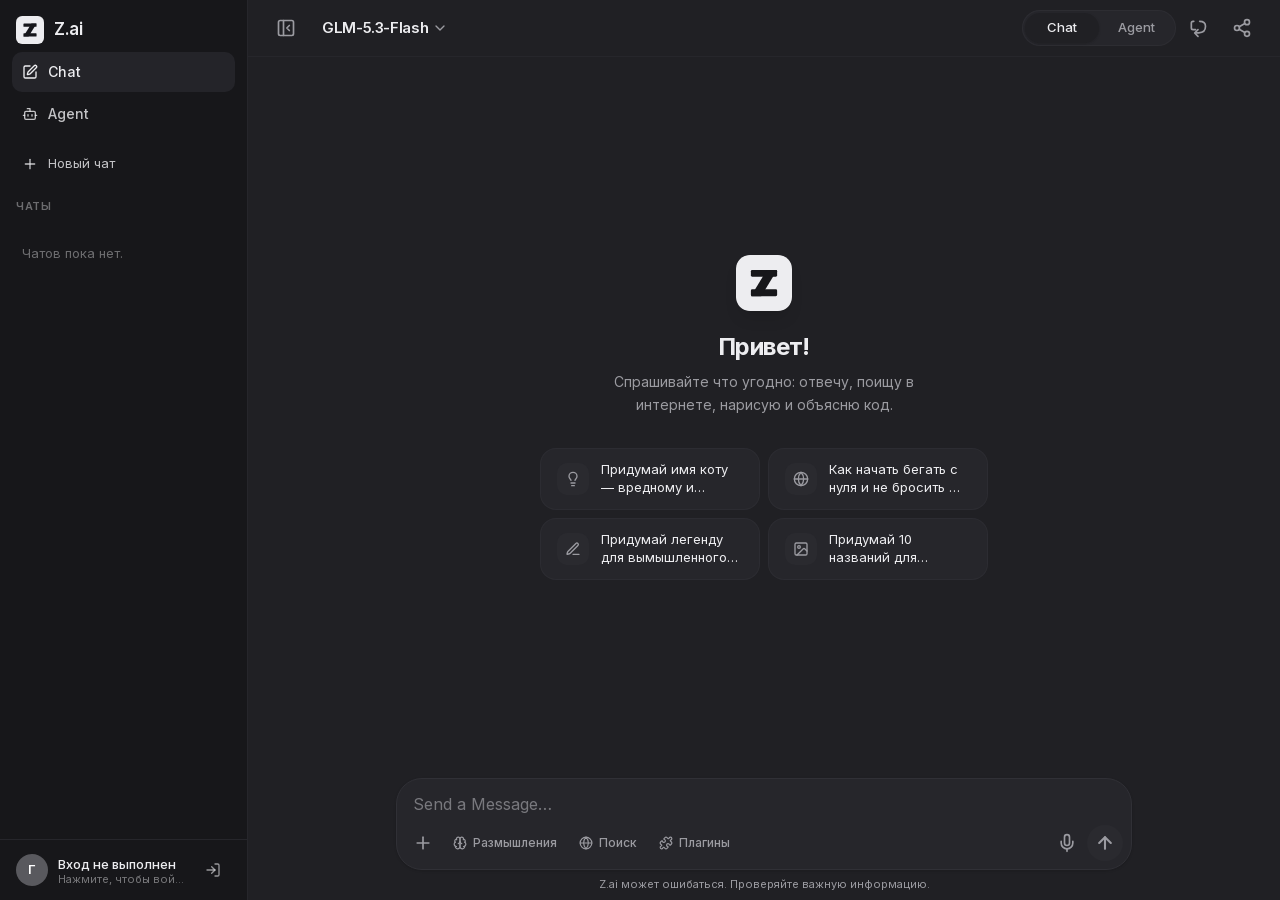
==== commit 4e5b927b: "v18: кнопки и меню больше не съезжают — тулбар влезает на 320–412px (кнопка «Отправить» была за экра" ====
--- a/index.html
+++ b/index.html
@@ -1 +1 @@
-<!DOCTYPE html><!--lP8f8WKboZcvRfP_M4YXX--><html lang="ru"><head><meta charSet="utf-8"/><meta name="viewport" content="width=device-width, initial-scale=1, maximum-scale=1, viewport-fit=cover, interactive-widget=resizes-content"/><link rel="preload" href="/_next/static/media/83afe278b6a6bb3c-s.p.3a6ba036.woff2" as="font" crossorigin="" type="font/woff2"/><link rel="preload" href="/_next/static/media/9c72aa0f40e4eef8-s.p.18a48cbc.woff2" as="font" crossorigin="" type="font/woff2"/><link rel="stylesheet" href="/_next/static/chunks/fb846ce9725e7ab9.css" data-precedence="next"/><link rel="stylesheet" href="/_next/static/chunks/ff6df49542fda8ba.css" data-precedence="next"/><link rel="preload" as="script" fetchPriority="low" href="/_next/static/chunks/786dca262d025f5f.js"/><script src="/_next/static/chunks/9a9aa2ad4cd0af8f.js" async=""></script><script src="/_next/static/chunks/05f6a547675409a8.js" async=""></script><script src="/_next/static/chunks/turbopack-af562b177c5a9201.js" async=""></script><script src="/_next/static/chunks/faf623f99a4e5a36.js" async=""></script><script src="/_next/static/chunks/28f1d545190c4591.js" async=""></script><script src="/_next/static/chunks/c4c79d5d0b280aeb.js" async=""></script><script src="/_next/static/chunks/d5f5ee717ae95f19.js" async=""></script><script src="/_next/static/chunks/33fd558c750c87d5.js" async=""></script><meta name="next-size-adjust" content=""/><meta name="theme-color" media="(prefers-color-scheme: dark)" content="#17171a"/><meta name="theme-color" media="(prefers-color-scheme: light)" content="#ffffff"/><title>Z.ai — AI Chatbot &amp; Agent powered by GLM</title><meta name="description" content="Z.ai на твоём телефоне: чат с GLM-5.3, Agent, выбор модели, размышления, поиск и картинки. Оптимизировано для мобильного, устанавливается как приложение."/><meta name="application-name" content="Z.ai"/><link rel="manifest" href="/manifest.json"/><meta name="keywords" content="Z.ai,GLM,AI чат,ассистент,агент,нейросеть"/><meta name="format-detection" content="telephone=no"/><meta name="mobile-web-app-capable" content="yes"/><meta name="apple-mobile-web-app-title" content="Z.ai"/><meta name="apple-mobile-web-app-status-bar-style" content="black-translucent"/><meta property="og:title" content="Z.ai — AI Chatbot &amp; Agent powered by GLM"/><meta property="og:description" content="Чат с GLM-5.3 / 5.2 / Flash, режим агента, оптимизация под телефон."/><meta property="og:locale" content="ru_RU"/><meta property="og:type" content="website"/><meta name="twitter:card" content="summary"/><meta name="twitter:title" content="Z.ai — AI Chatbot &amp; Agent powered by GLM"/><meta name="twitter:description" content="Чат с GLM-5.3 / 5.2 / Flash, режим агента, оптимизация под телефон."/><link rel="icon" href="/favicon.png" sizes="64x64" type="image/png"/><link rel="icon" href="/icons/icon-192.png" sizes="192x192" type="image/png"/><link rel="apple-touch-icon" href="/icons/apple-touch-icon.png"/><link rel="stylesheet" href="/css/v16x.css?v=16"/><script src="/js/v16x.js?v=16" defer=""></script><script src="/_next/static/chunks/a6dad97d9634a72d.js" noModule=""></script></head><body class="inter_46b0ff47-module__fANJgG__variable font-sans antialiased bg-background text-foreground"><div hidden=""><!--$--><!--/$--></div><script>((a,b,c,d,e,f,g,h)=>{let i=document.documentElement,j=["light","dark"];function k(b){var c;(Array.isArray(a)?a:[a]).forEach(a=>{let c="class"===a,d=c&&f?e.map(a=>f[a]||a):e;c?(i.classList.remove(...d),i.classList.add(f&&f[b]?f[b]:b)):i.setAttribute(a,b)}),c=b,h&&j.includes(c)&&(i.style.colorScheme=c)}if(d)k(d);else try{let a=localStorage.getItem(b)||c,d=g&&"system"===a?window.matchMedia("(prefers-color-scheme: dark)").matches?"dark":"light":a;k(d)}catch(a){}})("class","theme","dark",null,["light","dark"],null,true,true)</script><div class="flex h-dvh overflow-hidden text-foreground"><aside class="hidden shrink-0 overflow-hidden border-r border-sidebar-border transition-[width] duration-200 ease-out md:flex" style="width:248px"><div class="flex h-full w-full min-w-0 flex-col overflow-hidden bg-sidebar"><div class="flex items-center gap-2.5 px-4 pb-2 pt-4"><svg viewBox="0 0 512 512" class="h-7 w-7 shrink-0" aria-hidden="true" focusable="false"><rect width="512" height="512" rx="112" class="fill-primary"></rect><g class="fill-primary-foreground"><rect x="136" y="136" width="240" height="62" rx="12"></rect><rect x="136" y="314" width="240" height="62" rx="12"></rect><path d="M282 136 H376 L230 376 H136 Z"></path></g></svg><span class="text-[17px] font-semibold tracking-tight">Z.ai</span></div><div class="space-y-0.5 px-3"><button class="flex h-10 w-full items-center gap-2.5 rounded-lg px-2.5 text-sm font-medium transition-colors bg-sidebar-accent text-sidebar-accent-foreground" type="button"><svg xmlns="http://www.w3.org/2000/svg" width="24" height="24" viewBox="0 0 24 24" fill="none" stroke="currentColor" stroke-width="2" stroke-linecap="round" stroke-linejoin="round" class="lucide lucide-square-pen h-4 w-4 shrink-0" aria-hidden="true"><path d="M12 3H5a2 2 0 0 0-2 2v14a2 2 0 0 0 2 2h14a2 2 0 0 0 2-2v-7"></path><path d="M18.375 2.625a1 1 0 0 1 3 3l-9.013 9.014a2 2 0 0 1-.853.505l-2.873.84a.5.5 0 0 1-.62-.62l.84-2.873a2 2 0 0 1 .506-.852z"></path></svg>Chat</button><button class="flex h-10 w-full items-center gap-2.5 rounded-lg px-2.5 text-sm font-medium transition-colors text-sidebar-foreground/80 hover:bg-sidebar-accent/60" type="button"><svg xmlns="http://www.w3.org/2000/svg" width="24" height="24" viewBox="0 0 24 24" fill="none" stroke="currentColor" stroke-width="2" stroke-linecap="round" stroke-linejoin="round" class="lucide lucide-bot h-4 w-4 shrink-0" aria-hidden="true"><path d="M12 8V4H8"></path><rect width="16" height="12" x="4" y="8" rx="2"></rect><path d="M2 14h2"></path><path d="M20 14h2"></path><path d="M15 13v2"></path><path d="M9 13v2"></path></svg>Agent</button></div><div class="mt-3 space-y-0.5 px-3"><button type="button" class="flex h-9 w-full items-center gap-2.5 rounded-lg px-2.5 text-[13px] text-sidebar-foreground/80 transition-colors hover:bg-sidebar-accent/60"><svg xmlns="http://www.w3.org/2000/svg" width="24" height="24" viewBox="0 0 24 24" fill="none" stroke="currentColor" stroke-width="2" stroke-linecap="round" stroke-linejoin="round" class="lucide lucide-plus h-4 w-4 shrink-0" aria-hidden="true"><path d="M5 12h14"></path><path d="M12 5v14"></path></svg>Новый чат</button></div><p class="mt-4 px-4 pb-1 text-[11px] font-semibold uppercase tracking-wider text-sidebar-foreground/40">Чаты</p><div class="nice-scroll min-h-0 flex-1 space-y-0.5 overflow-y-auto overscroll-contain px-3 pb-2"><p class="px-2.5 py-6 text-[13px] leading-relaxed text-sidebar-foreground/40">Чатов пока нет.</p></div><div class="flex items-center gap-2.5 border-t border-sidebar-border px-4 py-3" style="padding-bottom:calc(0.75rem + env(safe-area-inset-bottom))"><span class="flex h-8 w-8 shrink-0 items-center justify-center rounded-full text-[13px] font-semibold text-white bg-muted-foreground/50">Г</span><button class="min-w-0 flex-1 text-left" type="button" aria-label="Аккаунт Z.ai"><p class="truncate text-[13px] font-medium">Гость</p><p class="truncate text-[11px] leading-none text-sidebar-foreground/45">Нажмите, чтобы войти в аккаунт</p></button><button aria-label="Войти в аккаунт Z.ai" class="flex h-9 w-9 shrink-0 items-center justify-center rounded-lg text-sidebar-foreground/60 transition-colors hover:bg-sidebar-accent hover:text-sidebar-foreground"><svg xmlns="http://www.w3.org/2000/svg" width="24" height="24" viewBox="0 0 24 24" fill="none" stroke="currentColor" stroke-width="2" stroke-linecap="round" stroke-linejoin="round" class="lucide lucide-log-in h-4 w-4" aria-hidden="true"><path d="m10 17 5-5-5-5"></path><path d="M15 12H3"></path><path d="M15 3h4a2 2 0 0 1 2 2v14a2 2 0 0 1-2 2h-4"></path></svg></button></div></div></aside><div class="flex min-w-0 flex-1 flex-col"><header class="sticky top-0 z-40 border-b border-border/40 bg-background" style="padding-top:env(safe-area-inset-top)"><div class="flex h-14 w-full items-center gap-1 px-2 sm:px-4"><button aria-label="Открыть меню" class="flex h-11 w-11 shrink-0 items-center justify-center rounded-xl text-muted-foreground transition-colors hover:bg-muted hover:text-foreground active:scale-90 md:hidden"><svg xmlns="http://www.w3.org/2000/svg" width="24" height="24" viewBox="0 0 24 24" fill="none" stroke="currentColor" stroke-width="2" stroke-linecap="round" stroke-linejoin="round" class="lucide lucide-menu h-5 w-5" aria-hidden="true"><path d="M4 12h16"></path><path d="M4 18h16"></path><path d="M4 6h16"></path></svg></button><button aria-label="Скрыть левую панель" class="hidden h-11 w-11 shrink-0 items-center justify-center rounded-xl text-muted-foreground transition-colors hover:bg-muted hover:text-foreground active:scale-90 md:flex"><svg xmlns="http://www.w3.org/2000/svg" width="24" height="24" viewBox="0 0 24 24" fill="none" stroke="currentColor" stroke-width="2" stroke-linecap="round" stroke-linejoin="round" class="lucide lucide-panel-left-close h-5 w-5" aria-hidden="true"><rect width="18" height="18" x="3" y="3" rx="2"></rect><path d="M9 3v18"></path><path d="m16 15-3-3 3-3"></path></svg></button><button class="flex h-10 min-w-0 items-center gap-1 rounded-xl px-2.5 transition-colors hover:bg-muted active:scale-[0.98]" aria-label="Выбрать модель" type="button" id="radix-_R_365fdb_" aria-haspopup="menu" aria-expanded="false" data-state="closed" data-slot="dropdown-menu-trigger"><span class="truncate text-[15px] font-semibold tracking-tight">GLM-5.3-Flash</span><svg xmlns="http://www.w3.org/2000/svg" width="24" height="24" viewBox="0 0 24 24" fill="none" stroke="currentColor" stroke-width="2" stroke-linecap="round" stroke-linejoin="round" class="lucide lucide-chevron-down h-4 w-4 shrink-0 text-muted-foreground" aria-hidden="true"><path d="m6 9 6 6 6-6"></path></svg></button><div class="ml-auto flex items-center gap-1"><div role="tablist" aria-label="Раздел Chat или Agent" class="relative flex h-9 shrink-0 items-center rounded-full border border-border/70 bg-muted/70 p-0.5"><span aria-hidden="true" class="absolute bottom-0.5 left-0.5 top-0.5 w-[74px] rounded-full bg-background shadow-sm transition-transform duration-200 ease-out" style="transform:translateX(0)"></span><button role="tab" aria-selected="true" class="relative z-10 h-8 w-[74px] rounded-full text-[13px] font-medium transition-colors text-foreground" type="button">Chat</button><button role="tab" aria-selected="false" class="relative z-10 h-8 w-[74px] rounded-full text-[13px] font-medium transition-colors text-muted-foreground hover:text-foreground" type="button">Agent</button></div><button aria-label="Новый чат" class="flex h-11 w-11 items-center justify-center rounded-xl text-muted-foreground transition-colors hover:bg-muted hover:text-foreground active:scale-90"><svg xmlns="http://www.w3.org/2000/svg" width="24" height="24" viewBox="0 0 24 24" fill="none" stroke="currentColor" stroke-width="2" stroke-linecap="round" stroke-linejoin="round" class="lucide lucide-square-pen h-5 w-5" aria-hidden="true"><path d="M12 3H5a2 2 0 0 0-2 2v14a2 2 0 0 0 2 2h14a2 2 0 0 0 2-2v-7"></path><path d="M18.375 2.625a1 1 0 0 1 3 3l-9.013 9.014a2 2 0 0 1-.853.505l-2.873.84a.5.5 0 0 1-.62-.62l.84-2.873a2 2 0 0 1 .506-.852z"></path></svg></button></div></div></header><main class="nice-scroll relative flex-1 overflow-y-auto overscroll-contain"><div class="flex min-h-full flex-col items-center justify-center px-4 py-10"><svg viewBox="0 0 512 512" class="msg-in h-14 w-14 rounded-[14px] shadow-lg shadow-black/10" aria-hidden="true" focusable="false"><rect width="512" height="512" rx="112" class="fill-primary"></rect><g class="fill-primary-foreground"><rect x="136" y="136" width="240" height="62" rx="12"></rect><rect x="136" y="314" width="240" height="62" rx="12"></rect><path d="M282 136 H376 L230 376 H136 Z"></path></g></svg><h1 class="msg-in mt-5 text-center text-2xl font-bold tracking-tight [animation-delay:60ms]">Привет!</h1><p class="msg-in mt-2 max-w-xs text-center text-sm leading-relaxed text-muted-foreground [animation-delay:120ms]">Спрашивайте что угодно: отвечу, поищу в интернете, нарисую и объясню код.</p><div class="msg-in mt-8 grid w-full max-w-md grid-cols-1 gap-2 [animation-delay:180ms] sm:grid-cols-2"><button class="flex min-h-14 items-center gap-3 rounded-2xl border border-border/70 bg-card px-4 py-3 text-left text-[13px] leading-snug text-foreground transition-all hover:bg-muted active:scale-[0.98]"><span class="flex h-8 w-8 shrink-0 items-center justify-center rounded-lg bg-muted"><svg xmlns="http://www.w3.org/2000/svg" width="24" height="24" viewBox="0 0 24 24" fill="none" stroke="currentColor" stroke-width="2" stroke-linecap="round" stroke-linejoin="round" class="lucide lucide-lightbulb h-4 w-4 text-muted-foreground" aria-hidden="true"><path d="M15 14c.2-1 .7-1.7 1.5-2.5 1-.9 1.5-2.2 1.5-3.5A6 6 0 0 0 6 8c0 1 .2 2.2 1.5 3.5.7.7 1.3 1.5 1.5 2.5"></path><path d="M9 18h6"></path><path d="M10 22h4"></path></svg></span><span class="line-clamp-2">Объясни, как работают нейросети, простыми словами</span></button><button class="flex min-h-14 items-center gap-3 rounded-2xl border border-border/70 bg-card px-4 py-3 text-left text-[13px] leading-snug text-foreground transition-all hover:bg-muted active:scale-[0.98]"><span class="flex h-8 w-8 shrink-0 items-center justify-center rounded-lg bg-muted"><svg xmlns="http://www.w3.org/2000/svg" width="24" height="24" viewBox="0 0 24 24" fill="none" stroke="currentColor" stroke-width="2" stroke-linecap="round" stroke-linejoin="round" class="lucide lucide-globe h-4 w-4 text-muted-foreground" aria-hidden="true"><circle cx="12" cy="12" r="10"></circle><path d="M12 2a14.5 14.5 0 0 0 0 20 14.5 14.5 0 0 0 0-20"></path><path d="M2 12h20"></path></svg></span><span class="line-clamp-2">Что нового в мире технологий? Включи поиск и расскажи</span></button><button class="flex min-h-14 items-center gap-3 rounded-2xl border border-border/70 bg-card px-4 py-3 text-left text-[13px] leading-snug text-foreground transition-all hover:bg-muted active:scale-[0.98]"><span class="flex h-8 w-8 shrink-0 items-center justify-center rounded-lg bg-muted"><svg xmlns="http://www.w3.org/2000/svg" width="24" height="24" viewBox="0 0 24 24" fill="none" stroke="currentColor" stroke-width="2" stroke-linecap="round" stroke-linejoin="round" class="lucide lucide-pen-line h-4 w-4 text-muted-foreground" aria-hidden="true"><path d="M12 20h9"></path><path d="M16.376 3.622a1 1 0 0 1 3.002 3.002L7.368 18.635a2 2 0 0 1-.855.506l-2.872.838a.5.5 0 0 1-.62-.62l.838-2.872a2 2 0 0 1 .506-.854z"></path></svg></span><span class="line-clamp-2">Составь план тренировок на неделю для новичка</span></button><button class="flex min-h-14 items-center gap-3 rounded-2xl border border-border/70 bg-card px-4 py-3 text-left text-[13px] leading-snug text-foreground transition-all hover:bg-muted active:scale-[0.98]"><span class="flex h-8 w-8 shrink-0 items-center justify-center rounded-lg bg-muted"><svg xmlns="http://www.w3.org/2000/svg" width="24" height="24" viewBox="0 0 24 24" fill="none" stroke="currentColor" stroke-width="2" stroke-linecap="round" stroke-linejoin="round" class="lucide lucide-image h-4 w-4 text-muted-foreground" aria-hidden="true"><rect width="18" height="18" x="3" y="3" rx="2" ry="2"></rect><circle cx="9" cy="9" r="2"></circle><path d="m21 15-3.086-3.086a2 2 0 0 0-2.828 0L6 21"></path></svg></span><span class="line-clamp-2">Нарисуй кота-космонавта в открытом космосе</span></button></div></div></main><footer class="relative z-10"><div class="bg-background"><div class="mx-auto w-full max-w-3xl px-3 pb-2 sm:px-4" style="padding-bottom:calc(0.5rem + env(safe-area-inset-bottom))"><div class="input-glow rounded-[26px] border border-border bg-card shadow-sm transition-colors"><textarea rows="1" enterKeyHint="send" placeholder="Send a Message…" aria-label="Сообщение для ИИ" maxLength="8000" class="w-full resize-none bg-transparent px-4 pb-1 pt-3.5 text-base leading-snug text-foreground placeholder:text-muted-foreground/70 focus-visible:outline-none disabled:opacity-60" style="max-height:160px"></textarea><div class="flex items-center gap-0.5 px-2 pb-2"><button aria-label="Прикрепить" aria-expanded="false" class="flex h-9 w-9 shrink-0 items-center justify-center rounded-full text-muted-foreground transition-all hover:bg-muted hover:text-foreground active:scale-90 disabled:opacity-50" type="button" aria-haspopup="dialog" aria-controls="radix-_R_t6i5fdb_" data-state="closed" data-slot="popover-trigger"><svg xmlns="http://www.w3.org/2000/svg" width="24" height="24" viewBox="0 0 24 24" fill="none" stroke="currentColor" stroke-width="2" stroke-linecap="round" stroke-linejoin="round" class="lucide lucide-plus h-5 w-5" aria-hidden="true"><path d="M5 12h14"></path><path d="M12 5v14"></path></svg></button><button aria-label="Уровень размышлений" class="flex h-8 shrink-0 items-center gap-1.5 rounded-full px-2.5 text-xs font-medium transition-all active:scale-95 text-muted-foreground hover:bg-muted hover:text-foreground" type="button" aria-haspopup="dialog" aria-expanded="false" aria-controls="radix-_R_1d6i5fdb_" data-state="closed" data-slot="popover-trigger"><svg xmlns="http://www.w3.org/2000/svg" width="24" height="24" viewBox="0 0 24 24" fill="none" stroke="currentColor" stroke-width="2" stroke-linecap="round" stroke-linejoin="round" class="lucide lucide-brain h-3.5 w-3.5" aria-hidden="true"><path d="M12 5a3 3 0 1 0-5.997.125 4 4 0 0 0-2.526 5.77 4 4 0 0 0 .556 6.588A4 4 0 1 0 12 18Z"></path><path d="M12 5a3 3 0 1 1 5.997.125 4 4 0 0 1 2.526 5.77 4 4 0 0 1-.556 6.588A4 4 0 1 1 12 18Z"></path><path d="M15 13a4.5 4.5 0 0 1-3-4 4.5 4.5 0 0 1-3 4"></path><path d="M17.599 6.5a3 3 0 0 0 .399-1.375"></path><path d="M6.003 5.125A3 3 0 0 0 6.401 6.5"></path><path d="M3.477 10.896a4 4 0 0 1 .585-.396"></path><path d="M19.938 10.5a4 4 0 0 1 .585.396"></path><path d="M6 18a4 4 0 0 1-1.967-.516"></path><path d="M19.967 17.484A4 4 0 0 1 18 18"></path></svg>Размышления</button><button aria-pressed="false" class="flex h-8 shrink-0 items-center gap-1.5 rounded-full px-2.5 text-xs font-medium transition-all active:scale-95 text-muted-foreground hover:bg-muted hover:text-foreground"><svg xmlns="http://www.w3.org/2000/svg" width="24" height="24" viewBox="0 0 24 24" fill="none" stroke="currentColor" stroke-width="2" stroke-linecap="round" stroke-linejoin="round" class="lucide lucide-globe h-3.5 w-3.5" aria-hidden="true"><circle cx="12" cy="12" r="10"></circle><path d="M12 2a14.5 14.5 0 0 0 0 20 14.5 14.5 0 0 0 0-20"></path><path d="M2 12h20"></path></svg>Поиск</button><button aria-label="Плагины" aria-expanded="false" class="flex h-8 shrink-0 items-center gap-1.5 rounded-full px-2.5 text-xs font-medium transition-all active:scale-95 text-muted-foreground hover:bg-muted hover:text-foreground"><svg xmlns="http://www.w3.org/2000/svg" width="24" height="24" viewBox="0 0 24 24" fill="none" stroke="currentColor" stroke-width="2" stroke-linecap="round" stroke-linejoin="round" class="lucide lucide-puzzle h-3.5 w-3.5" aria-hidden="true"><path d="M15.39 4.39a1 1 0 0 0 1.68-.474 2.5 2.5 0 1 1 3.014 3.015 1 1 0 0 0-.474 1.68l1.683 1.682a2.414 2.414 0 0 1 0 3.414L19.61 15.39a1 1 0 0 1-1.68-.474 2.5 2.5 0 1 0-3.014 3.015 1 1 0 0 1 .474 1.68l-1.683 1.682a2.414 2.414 0 0 1-3.414 0L8.61 19.61a1 1 0 0 0-1.68.474 2.5 2.5 0 1 1-3.014-3.015 1 1 0 0 0 .474-1.68l-1.683-1.682a2.414 2.414 0 0 1 0-3.414L4.39 8.61a1 1 0 0 1 1.68.474 2.5 2.5 0 1 0 3.014-3.015 1 1 0 0 1-.474-1.68l1.683-1.682a2.414 2.414 0 0 1 3.414 0z"></path></svg>Плагины</button><span class="ml-auto"></span><button aria-label="Голосовой ввод" class="flex h-9 w-9 shrink-0 items-center justify-center rounded-full text-muted-foreground transition-all hover:bg-muted hover:text-foreground active:scale-90 disabled:opacity-50 "><svg xmlns="http://www.w3.org/2000/svg" width="24" height="24" viewBox="0 0 24 24" fill="none" stroke="currentColor" stroke-width="2" stroke-linecap="round" stroke-linejoin="round" class="lucide lucide-mic h-5 w-5" aria-hidden="true"><path d="M12 19v3"></path><path d="M19 10v2a7 7 0 0 1-14 0v-2"></path><rect x="9" y="2" width="6" height="13" rx="3"></rect></svg></button><button disabled="" aria-label="Отправить сообщение" class="flex h-9 w-9 shrink-0 items-center justify-center rounded-full bg-primary text-primary-foreground transition-all hover:opacity-80 active:scale-90 disabled:bg-muted disabled:text-muted-foreground"><svg xmlns="http://www.w3.org/2000/svg" width="24" height="24" viewBox="0 0 24 24" fill="none" stroke="currentColor" stroke-width="2.5" stroke-linecap="round" stroke-linejoin="round" class="lucide lucide-arrow-up h-5 w-5" aria-hidden="true"><path d="m5 12 7-7 7 7"></path><path d="M12 19V5"></path></svg></button></div></div><p class="mt-1.5 hidden text-center text-[11px] text-muted-foreground sm:block">Z.ai может ошибаться. Проверяйте важную информацию.</p></div><input type="file" accept="image/*" capture="environment" class="hidden"/><input type="file" accept="image/*,video/*" multiple="" class="hidden"/><input type="file" multiple="" class="hidden"/></div></footer></div></div><!--$--><!--/$--><div role="region" aria-label="Notifications (F8)" tabindex="-1" style="pointer-events:none"><ol tabindex="-1" class="fixed top-0 z-[100] flex max-h-screen w-full flex-col-reverse p-4 sm:bottom-0 sm:right-0 sm:top-auto sm:flex-col md:max-w-[420px]"></ol></div><script src="/_next/static/chunks/786dca262d025f5f.js" id="_R_" async=""></script><script>(self.__next_f=self.__next_f||[]).push([0])</script><script>self.__next_f.push([1,"1:\"$Sreact.fragment\"\n2:I[63178,[\"/_next/static/chunks/faf623f99a4e5a36.js\",\"/_next/static/chunks/28f1d545190c4591.js\"],\"ThemeProvider\"]\n3:I[39756,[\"/_next/static/chunks/c4c79d5d0b280aeb.js\"],\"default\"]\n4:I[37457,[\"/_next/static/chunks/c4c79d5d0b280aeb.js\"],\"default\"]\n5:I[77855,[\"/_next/static/chunks/faf623f99a4e5a36.js\",\"/_next/static/chunks/28f1d545190c4591.js\"],\"Toaster\"]\n6:I[47257,[\"/_next/static/chunks/c4c79d5d0b280aeb.js\"],\"ClientPageRoot\"]\n7:I[52683,[\"/_next/static/chunks/faf623f99a4e5a36.js\",\"/_next/static/chunks/28f1d545190c4591.js\",\"/_next/static/chunks/d5f5ee717ae95f19.js\",\"/_next/static/chunks/33fd558c750c87d5.js\"],\"default\"]\na:I[97367,[\"/_next/static/chunks/c4c79d5d0b280aeb.js\"],\"OutletBoundary\"]\nb:\"$Sreact.suspense\"\nd:I[97367,[\"/_next/static/chunks/c4c79d5d0b280aeb.js\"],\"ViewportBoundary\"]\nf:I[97367,[\"/_next/static/chunks/c4c79d5d0b280aeb.js\"],\"MetadataBoundary\"]\n11:I[68027,[\"/_next/static/chunks/c4c79d5d0b280aeb.js\"],\"default\"]\n:HL[\"/_next/static/chunks/fb846ce9725e7ab9.css\",\"style\"]\n:HL[\"/_next/static/chunks/ff6df49542fda8ba.css\",\"style\"]\n:HL[\"/_next/static/media/83afe278b6a6bb3c-s.p.3a6ba036.woff2\",\"font\",{\"crossOrigin\":\"\",\"type\":\"font/woff2\"}]\n:HL[\"/_next/static/media/9c72aa0f40e4eef8-s.p.18a48cbc.woff2\",\"font\",{\"crossOrigin\":\"\",\"type\":\"font/woff2\"}]\n"])</script><script>self.__next_f.push([1,"0:{\"P\":null,\"b\":\"lP8f8WKboZcvRfP_M4YXX\",\"c\":[\"\",\"\"],\"q\":\"\",\"i\":false,\"f\":[[[\"\",{\"children\":[\"__PAGE__\",{}]},\"$undefined\",\"$undefined\",true],[[\"$\",\"$1\",\"c\",{\"children\":[[[\"$\",\"link\",\"0\",{\"rel\":\"stylesheet\",\"href\":\"/_next/static/chunks/fb846ce9725e7ab9.css\",\"precedence\":\"next\",\"crossOrigin\":\"$undefined\",\"nonce\":\"$undefined\"}],[\"$\",\"link\",\"1\",{\"rel\":\"stylesheet\",\"href\":\"/_next/static/chunks/ff6df49542fda8ba.css\",\"precedence\":\"next\",\"crossOrigin\":\"$undefined\",\"nonce\":\"$undefined\"}],[\"$\",\"script\",\"script-0\",{\"src\":\"/_next/static/chunks/faf623f99a4e5a36.js\",\"async\":true,\"nonce\":\"$undefined\"}],[\"$\",\"script\",\"script-1\",{\"src\":\"/_next/static/chunks/28f1d545190c4591.js\",\"async\":true,\"nonce\":\"$undefined\"}]],[\"$\",\"html\",null,{\"lang\":\"ru\",\"suppressHydrationWarning\":true,\"children\":[\"$\",\"body\",null,{\"className\":\"inter_46b0ff47-module__fANJgG__variable font-sans antialiased bg-background text-foreground\",\"children\":[\"$\",\"$L2\",null,{\"attribute\":\"class\",\"defaultTheme\":\"dark\",\"enableSystem\":true,\"disableTransitionOnChange\":true,\"children\":[[\"$\",\"$L3\",null,{\"parallelRouterKey\":\"children\",\"error\":\"$undefined\",\"errorStyles\":\"$undefined\",\"errorScripts\":\"$undefined\",\"template\":[\"$\",\"$L4\",null,{}],\"templateStyles\":\"$undefined\",\"templateScripts\":\"$undefined\",\"notFound\":[[[\"$\",\"title\",null,{\"children\":\"404: This page could not be found.\"}],[\"$\",\"div\",null,{\"style\":{\"fontFamily\":\"system-ui,\\\"Segoe UI\\\",Roboto,Helvetica,Arial,sans-serif,\\\"Apple Color Emoji\\\",\\\"Segoe UI Emoji\\\"\",\"height\":\"100vh\",\"textAlign\":\"center\",\"display\":\"flex\",\"flexDirection\":\"column\",\"alignItems\":\"center\",\"justifyContent\":\"center\"},\"children\":[\"$\",\"div\",null,{\"children\":[[\"$\",\"style\",null,{\"dangerouslySetInnerHTML\":{\"__html\":\"body{color:#000;background:#fff;margin:0}.next-error-h1{border-right:1px solid rgba(0,0,0,.3)}@media (prefers-color-scheme:dark){body{color:#fff;background:#000}.next-error-h1{border-right:1px solid rgba(255,255,255,.3)}}\"}}],[\"$\",\"h1\",null,{\"className\":\"next-error-h1\",\"style\":{\"display\":\"inline-block\",\"margin\":\"0 20px 0 0\",\"padding\":\"0 23px 0 0\",\"fontSize\":24,\"fontWeight\":500,\"verticalAlign\":\"top\",\"lineHeight\":\"49px\"},\"children\":404}],[\"$\",\"div\",null,{\"style\":{\"display\":\"inline-block\"},\"children\":[\"$\",\"h2\",null,{\"style\":{\"fontSize\":14,\"fontWeight\":400,\"lineHeight\":\"49px\",\"margin\":0},\"children\":\"This page could not be found.\"}]}]]}]}]],[]],\"forbidden\":\"$undefined\",\"unauthorized\":\"$undefined\"}],[\"$\",\"$L5\",null,{}]]}]}]}]]}],{\"children\":[[\"$\",\"$1\",\"c\",{\"children\":[[\"$\",\"$L6\",null,{\"Component\":\"$7\",\"serverProvidedParams\":{\"searchParams\":{},\"params\":{},\"promises\":[\"$@8\",\"$@9\"]}}],[[\"$\",\"script\",\"script-0\",{\"src\":\"/_next/static/chunks/d5f5ee717ae95f19.js\",\"async\":true,\"nonce\":\"$undefined\"}],[\"$\",\"script\",\"script-1\",{\"src\":\"/_next/static/chunks/33fd558c750c87d5.js\",\"async\":true,\"nonce\":\"$undefined\"}]],[\"$\",\"$La\",null,{\"children\":[\"$\",\"$b\",null,{\"name\":\"Next.MetadataOutlet\",\"children\":\"$@c\"}]}]]}],{},null,false,false]},null,false,false],[\"$\",\"$1\",\"h\",{\"children\":[null,[\"$\",\"$Ld\",null,{\"children\":\"$Le\"}],[\"$\",\"div\",null,{\"hidden\":true,\"children\":[\"$\",\"$Lf\",null,{\"children\":[\"$\",\"$b\",null,{\"name\":\"Next.Metadata\",\"children\":\"$L10\"}]}]}],[\"$\",\"meta\",null,{\"name\":\"next-size-adjust\",\"content\":\"\"}]]}],false]],\"m\":\"$undefined\",\"G\":[\"$11\",[]],\"S\":true}\n"])</script><script>self.__next_f.push([1,"8:{}\n9:\"$0:f:0:1:1:children:0:props:children:0:props:serverProvidedParams:params\"\n"])</script><script>self.__next_f.push([1,"e:[[\"$\",\"meta\",\"0\",{\"charSet\":\"utf-8\"}],[\"$\",\"meta\",\"1\",{\"name\":\"viewport\",\"content\":\"width=device-width, initial-scale=1, maximum-scale=1, viewport-fit=cover, interactive-widget=resizes-content\"}],[\"$\",\"meta\",\"2\",{\"name\":\"theme-color\",\"media\":\"(prefers-color-scheme: dark)\",\"content\":\"#17171a\"}],[\"$\",\"meta\",\"3\",{\"name\":\"theme-color\",\"media\":\"(prefers-color-scheme: light)\",\"content\":\"#ffffff\"}]]\n"])</script><script>self.__next_f.push([1,"12:I[27201,[\"/_next/static/chunks/c4c79d5d0b280aeb.js\"],\"IconMark\"]\nc:null\n"])</script><script>self.__next_f.push([1,"10:[[\"$\",\"title\",\"0\",{\"children\":\"Z.ai — AI Chatbot \u0026 Agent powered by GLM\"}],[\"$\",\"meta\",\"1\",{\"name\":\"description\",\"content\":\"Z.ai на твоём телефоне: чат с GLM-5.3, Agent, выбор модели, размышления, поиск и картинки. Оптимизировано для мобильного, устанавливается как приложение.\"}],[\"$\",\"meta\",\"2\",{\"name\":\"application-name\",\"content\":\"Z.ai\"}],[\"$\",\"link\",\"3\",{\"rel\":\"manifest\",\"href\":\"/manifest.json\",\"crossOrigin\":\"$undefined\"}],[\"$\",\"meta\",\"4\",{\"name\":\"keywords\",\"content\":\"Z.ai,GLM,AI чат,ассистент,агент,нейросеть\"}],[\"$\",\"meta\",\"5\",{\"name\":\"format-detection\",\"content\":\"telephone=no\"}],[\"$\",\"meta\",\"6\",{\"name\":\"mobile-web-app-capable\",\"content\":\"yes\"}],[\"$\",\"meta\",\"7\",{\"name\":\"apple-mobile-web-app-title\",\"content\":\"Z.ai\"}],[\"$\",\"meta\",\"8\",{\"name\":\"apple-mobile-web-app-status-bar-style\",\"content\":\"black-translucent\"}],[\"$\",\"meta\",\"9\",{\"property\":\"og:title\",\"content\":\"Z.ai — AI Chatbot \u0026 Agent powered by GLM\"}],[\"$\",\"meta\",\"10\",{\"property\":\"og:description\",\"content\":\"Чат с GLM-5.3 / 5.2 / Flash, режим агента, оптимизация под телефон.\"}],[\"$\",\"meta\",\"11\",{\"property\":\"og:locale\",\"content\":\"ru_RU\"}],[\"$\",\"meta\",\"12\",{\"property\":\"og:type\",\"content\":\"website\"}],[\"$\",\"meta\",\"13\",{\"name\":\"twitter:card\",\"content\":\"summary\"}],[\"$\",\"meta\",\"14\",{\"name\":\"twitter:title\",\"content\":\"Z.ai — AI Chatbot \u0026 Agent powered by GLM\"}],[\"$\",\"meta\",\"15\",{\"name\":\"twitter:description\",\"content\":\"Чат с GLM-5.3 / 5.2 / Flash, режим агента, оптимизация под телефон.\"}],[\"$\",\"link\",\"16\",{\"rel\":\"icon\",\"href\":\"/favicon.png\",\"sizes\":\"64x64\",\"type\":\"image/png\"}],[\"$\",\"link\",\"17\",{\"rel\":\"icon\",\"href\":\"/icons/icon-192.png\",\"sizes\":\"192x192\",\"type\":\"image/png\"}],[\"$\",\"link\",\"18\",{\"rel\":\"apple-touch-icon\",\"href\":\"/icons/apple-touch-icon.png\"}],[\"$\",\"$L12\",\"19\",{}]]\n"])</script></body></html>+<!DOCTYPE html><!--lP8f8WKboZcvRfP_M4YXX--><html lang="ru"><head><meta charSet="utf-8"/><meta name="viewport" content="width=device-width, initial-scale=1, maximum-scale=1, viewport-fit=cover, interactive-widget=resizes-content"/><link rel="preload" href="/_next/static/media/83afe278b6a6bb3c-s.p.3a6ba036.woff2" as="font" crossorigin="" type="font/woff2"/><link rel="preload" href="/_next/static/media/9c72aa0f40e4eef8-s.p.18a48cbc.woff2" as="font" crossorigin="" type="font/woff2"/><link rel="stylesheet" href="/_next/static/chunks/fb846ce9725e7ab9.css" data-precedence="next"/><link rel="stylesheet" href="/_next/static/chunks/ff6df49542fda8ba.css" data-precedence="next"/><link rel="preload" as="script" fetchPriority="low" href="/_next/static/chunks/786dca262d025f5f.js"/><script src="/_next/static/chunks/9a9aa2ad4cd0af8f.js" async=""></script><script src="/_next/static/chunks/05f6a547675409a8.js" async=""></script><script src="/_next/static/chunks/turbopack-af562b177c5a9201.js" async=""></script><script src="/_next/static/chunks/faf623f99a4e5a36.js" async=""></script><script src="/_next/static/chunks/28f1d545190c4591.js" async=""></script><script src="/_next/static/chunks/c4c79d5d0b280aeb.js" async=""></script><script src="/_next/static/chunks/d5f5ee717ae95f19.js" async=""></script><script src="/_next/static/chunks/33fd558c750c87d5.js" async=""></script><meta name="next-size-adjust" content=""/><meta name="theme-color" media="(prefers-color-scheme: dark)" content="#17171a"/><meta name="theme-color" media="(prefers-color-scheme: light)" content="#ffffff"/><title>Z.ai — AI Chatbot &amp; Agent powered by GLM</title><meta name="description" content="Z.ai на твоём телефоне: чат с GLM-5.3, Agent, выбор модели, размышления, поиск и картинки. Оптимизировано для мобильного, устанавливается как приложение."/><meta name="application-name" content="Z.ai"/><link rel="manifest" href="/manifest.json"/><meta name="keywords" content="Z.ai,GLM,AI чат,ассистент,агент,нейросеть"/><meta name="format-detection" content="telephone=no"/><meta name="mobile-web-app-capable" content="yes"/><meta name="apple-mobile-web-app-title" content="Z.ai"/><meta name="apple-mobile-web-app-status-bar-style" content="black-translucent"/><meta property="og:title" content="Z.ai — AI Chatbot &amp; Agent powered by GLM"/><meta property="og:description" content="Чат с GLM-5.3 / 5.2 / Flash, режим агента, оптимизация под телефон."/><meta property="og:locale" content="ru_RU"/><meta property="og:type" content="website"/><meta name="twitter:card" content="summary"/><meta name="twitter:title" content="Z.ai — AI Chatbot &amp; Agent powered by GLM"/><meta name="twitter:description" content="Чат с GLM-5.3 / 5.2 / Flash, режим агента, оптимизация под телефон."/><link rel="icon" href="/favicon.png" sizes="64x64" type="image/png"/><link rel="icon" href="/icons/icon-192.png" sizes="192x192" type="image/png"/><link rel="apple-touch-icon" href="/icons/apple-touch-icon.png"/><link rel="stylesheet" href="/css/v16x.css?v=18"/><script src="/js/v16x.js?v=18" defer=""></script><script src="/_next/static/chunks/a6dad97d9634a72d.js" noModule=""></script></head><body class="inter_46b0ff47-module__fANJgG__variable font-sans antialiased bg-background text-foreground"><div hidden=""><!--$--><!--/$--></div><script>((a,b,c,d,e,f,g,h)=>{let i=document.documentElement,j=["light","dark"];function k(b){var c;(Array.isArray(a)?a:[a]).forEach(a=>{let c="class"===a,d=c&&f?e.map(a=>f[a]||a):e;c?(i.classList.remove(...d),i.classList.add(f&&f[b]?f[b]:b)):i.setAttribute(a,b)}),c=b,h&&j.includes(c)&&(i.style.colorScheme=c)}if(d)k(d);else try{let a=localStorage.getItem(b)||c,d=g&&"system"===a?window.matchMedia("(prefers-color-scheme: dark)").matches?"dark":"light":a;k(d)}catch(a){}})("class","theme","dark",null,["light","dark"],null,true,true)</script><div class="flex h-dvh overflow-hidden text-foreground"><aside class="hidden shrink-0 overflow-hidden border-r border-sidebar-border transition-[width] duration-200 ease-out md:flex" style="width:248px"><div class="flex h-full w-full min-w-0 flex-col overflow-hidden bg-sidebar"><div class="flex items-center gap-2.5 px-4 pb-2 pt-4"><svg viewBox="0 0 512 512" class="h-7 w-7 shrink-0" aria-hidden="true" focusable="false"><rect width="512" height="512" rx="112" class="fill-primary"></rect><g class="fill-primary-foreground"><rect x="136" y="136" width="240" height="62" rx="12"></rect><rect x="136" y="314" width="240" height="62" rx="12"></rect><path d="M282 136 H376 L230 376 H136 Z"></path></g></svg><span class="text-[17px] font-semibold tracking-tight">Z.ai</span></div><div class="space-y-0.5 px-3"><button class="flex h-10 w-full items-center gap-2.5 rounded-lg px-2.5 text-sm font-medium transition-colors bg-sidebar-accent text-sidebar-accent-foreground" type="button"><svg xmlns="http://www.w3.org/2000/svg" width="24" height="24" viewBox="0 0 24 24" fill="none" stroke="currentColor" stroke-width="2" stroke-linecap="round" stroke-linejoin="round" class="lucide lucide-square-pen h-4 w-4 shrink-0" aria-hidden="true"><path d="M12 3H5a2 2 0 0 0-2 2v14a2 2 0 0 0 2 2h14a2 2 0 0 0 2-2v-7"></path><path d="M18.375 2.625a1 1 0 0 1 3 3l-9.013 9.014a2 2 0 0 1-.853.505l-2.873.84a.5.5 0 0 1-.62-.62l.84-2.873a2 2 0 0 1 .506-.852z"></path></svg>Chat</button><button class="flex h-10 w-full items-center gap-2.5 rounded-lg px-2.5 text-sm font-medium transition-colors text-sidebar-foreground/80 hover:bg-sidebar-accent/60" type="button"><svg xmlns="http://www.w3.org/2000/svg" width="24" height="24" viewBox="0 0 24 24" fill="none" stroke="currentColor" stroke-width="2" stroke-linecap="round" stroke-linejoin="round" class="lucide lucide-bot h-4 w-4 shrink-0" aria-hidden="true"><path d="M12 8V4H8"></path><rect width="16" height="12" x="4" y="8" rx="2"></rect><path d="M2 14h2"></path><path d="M20 14h2"></path><path d="M15 13v2"></path><path d="M9 13v2"></path></svg>Agent</button></div><div class="mt-3 space-y-0.5 px-3"><button type="button" class="flex h-9 w-full items-center gap-2.5 rounded-lg px-2.5 text-[13px] text-sidebar-foreground/80 transition-colors hover:bg-sidebar-accent/60"><svg xmlns="http://www.w3.org/2000/svg" width="24" height="24" viewBox="0 0 24 24" fill="none" stroke="currentColor" stroke-width="2" stroke-linecap="round" stroke-linejoin="round" class="lucide lucide-plus h-4 w-4 shrink-0" aria-hidden="true"><path d="M5 12h14"></path><path d="M12 5v14"></path></svg>Новый чат</button></div><p class="mt-4 px-4 pb-1 text-[11px] font-semibold uppercase tracking-wider text-sidebar-foreground/40">Чаты</p><div class="nice-scroll min-h-0 flex-1 space-y-0.5 overflow-y-auto overscroll-contain px-3 pb-2"><p class="px-2.5 py-6 text-[13px] leading-relaxed text-sidebar-foreground/40">Чатов пока нет.</p></div><div class="flex items-center gap-2.5 border-t border-sidebar-border px-4 py-3" style="padding-bottom:calc(0.75rem + env(safe-area-inset-bottom))"><span class="flex h-8 w-8 shrink-0 items-center justify-center rounded-full text-[13px] font-semibold text-white bg-muted-foreground/50">Г</span><button class="min-w-0 flex-1 text-left" type="button" aria-label="Аккаунт Z.ai"><p class="truncate text-[13px] font-medium">Гость</p><p class="truncate text-[11px] leading-none text-sidebar-foreground/45">Нажмите, чтобы войти в аккаунт</p></button><button aria-label="Войти в аккаунт Z.ai" class="flex h-9 w-9 shrink-0 items-center justify-center rounded-lg text-sidebar-foreground/60 transition-colors hover:bg-sidebar-accent hover:text-sidebar-foreground"><svg xmlns="http://www.w3.org/2000/svg" width="24" height="24" viewBox="0 0 24 24" fill="none" stroke="currentColor" stroke-width="2" stroke-linecap="round" stroke-linejoin="round" class="lucide lucide-log-in h-4 w-4" aria-hidden="true"><path d="m10 17 5-5-5-5"></path><path d="M15 12H3"></path><path d="M15 3h4a2 2 0 0 1 2 2v14a2 2 0 0 1-2 2h-4"></path></svg></button></div></div></aside><div class="flex min-w-0 flex-1 flex-col"><header class="sticky top-0 z-40 border-b border-border/40 bg-background" style="padding-top:env(safe-area-inset-top)"><div class="flex h-14 w-full items-center gap-1 px-2 sm:px-4"><button aria-label="Открыть меню" class="flex h-11 w-11 shrink-0 items-center justify-center rounded-xl text-muted-foreground transition-colors hover:bg-muted hover:text-foreground active:scale-90 md:hidden"><svg xmlns="http://www.w3.org/2000/svg" width="24" height="24" viewBox="0 0 24 24" fill="none" stroke="currentColor" stroke-width="2" stroke-linecap="round" stroke-linejoin="round" class="lucide lucide-menu h-5 w-5" aria-hidden="true"><path d="M4 12h16"></path><path d="M4 18h16"></path><path d="M4 6h16"></path></svg></button><button aria-label="Скрыть левую панель" class="hidden h-11 w-11 shrink-0 items-center justify-center rounded-xl text-muted-foreground transition-colors hover:bg-muted hover:text-foreground active:scale-90 md:flex"><svg xmlns="http://www.w3.org/2000/svg" width="24" height="24" viewBox="0 0 24 24" fill="none" stroke="currentColor" stroke-width="2" stroke-linecap="round" stroke-linejoin="round" class="lucide lucide-panel-left-close h-5 w-5" aria-hidden="true"><rect width="18" height="18" x="3" y="3" rx="2"></rect><path d="M9 3v18"></path><path d="m16 15-3-3 3-3"></path></svg></button><button class="flex h-10 min-w-0 items-center gap-1 rounded-xl px-2.5 transition-colors hover:bg-muted active:scale-[0.98]" aria-label="Выбрать модель" type="button" id="radix-_R_365fdb_" aria-haspopup="menu" aria-expanded="false" data-state="closed" data-slot="dropdown-menu-trigger"><span class="truncate text-[15px] font-semibold tracking-tight">GLM-5.3-Flash</span><svg xmlns="http://www.w3.org/2000/svg" width="24" height="24" viewBox="0 0 24 24" fill="none" stroke="currentColor" stroke-width="2" stroke-linecap="round" stroke-linejoin="round" class="lucide lucide-chevron-down h-4 w-4 shrink-0 text-muted-foreground" aria-hidden="true"><path d="m6 9 6 6 6-6"></path></svg></button><div class="ml-auto flex items-center gap-1"><div role="tablist" aria-label="Раздел Chat или Agent" class="relative flex h-9 shrink-0 items-center rounded-full border border-border/70 bg-muted/70 p-0.5"><span aria-hidden="true" class="absolute bottom-0.5 left-0.5 top-0.5 w-[74px] rounded-full bg-background shadow-sm transition-transform duration-200 ease-out" style="transform:translateX(0)"></span><button role="tab" aria-selected="true" class="relative z-10 h-8 w-[74px] rounded-full text-[13px] font-medium transition-colors text-foreground" type="button">Chat</button><button role="tab" aria-selected="false" class="relative z-10 h-8 w-[74px] rounded-full text-[13px] font-medium transition-colors text-muted-foreground hover:text-foreground" type="button">Agent</button></div><button aria-label="Новый чат" class="flex h-11 w-11 items-center justify-center rounded-xl text-muted-foreground transition-colors hover:bg-muted hover:text-foreground active:scale-90"><svg xmlns="http://www.w3.org/2000/svg" width="24" height="24" viewBox="0 0 24 24" fill="none" stroke="currentColor" stroke-width="2" stroke-linecap="round" stroke-linejoin="round" class="lucide lucide-square-pen h-5 w-5" aria-hidden="true"><path d="M12 3H5a2 2 0 0 0-2 2v14a2 2 0 0 0 2 2h14a2 2 0 0 0 2-2v-7"></path><path d="M18.375 2.625a1 1 0 0 1 3 3l-9.013 9.014a2 2 0 0 1-.853.505l-2.873.84a.5.5 0 0 1-.62-.62l.84-2.873a2 2 0 0 1 .506-.852z"></path></svg></button></div></div></header><main class="nice-scroll relative flex-1 overflow-y-auto overscroll-contain"><div class="flex min-h-full flex-col items-center justify-center px-4 py-10"><svg viewBox="0 0 512 512" class="msg-in h-14 w-14 rounded-[14px] shadow-lg shadow-black/10" aria-hidden="true" focusable="false"><rect width="512" height="512" rx="112" class="fill-primary"></rect><g class="fill-primary-foreground"><rect x="136" y="136" width="240" height="62" rx="12"></rect><rect x="136" y="314" width="240" height="62" rx="12"></rect><path d="M282 136 H376 L230 376 H136 Z"></path></g></svg><h1 class="msg-in mt-5 text-center text-2xl font-bold tracking-tight [animation-delay:60ms]">Привет!</h1><p class="msg-in mt-2 max-w-xs text-center text-sm leading-relaxed text-muted-foreground [animation-delay:120ms]">Спрашивайте что угодно: отвечу, поищу в интернете, нарисую и объясню код.</p><div class="msg-in mt-8 grid w-full max-w-md grid-cols-1 gap-2 [animation-delay:180ms] sm:grid-cols-2"><button class="flex min-h-14 items-center gap-3 rounded-2xl border border-border/70 bg-card px-4 py-3 text-left text-[13px] leading-snug text-foreground transition-all hover:bg-muted active:scale-[0.98]"><span class="flex h-8 w-8 shrink-0 items-center justify-center rounded-lg bg-muted"><svg xmlns="http://www.w3.org/2000/svg" width="24" height="24" viewBox="0 0 24 24" fill="none" stroke="currentColor" stroke-width="2" stroke-linecap="round" stroke-linejoin="round" class="lucide lucide-lightbulb h-4 w-4 text-muted-foreground" aria-hidden="true"><path d="M15 14c.2-1 .7-1.7 1.5-2.5 1-.9 1.5-2.2 1.5-3.5A6 6 0 0 0 6 8c0 1 .2 2.2 1.5 3.5.7.7 1.3 1.5 1.5 2.5"></path><path d="M9 18h6"></path><path d="M10 22h4"></path></svg></span><span class="line-clamp-2">Объясни, как работают нейросети, простыми словами</span></button><button class="flex min-h-14 items-center gap-3 rounded-2xl border border-border/70 bg-card px-4 py-3 text-left text-[13px] leading-snug text-foreground transition-all hover:bg-muted active:scale-[0.98]"><span class="flex h-8 w-8 shrink-0 items-center justify-center rounded-lg bg-muted"><svg xmlns="http://www.w3.org/2000/svg" width="24" height="24" viewBox="0 0 24 24" fill="none" stroke="currentColor" stroke-width="2" stroke-linecap="round" stroke-linejoin="round" class="lucide lucide-globe h-4 w-4 text-muted-foreground" aria-hidden="true"><circle cx="12" cy="12" r="10"></circle><path d="M12 2a14.5 14.5 0 0 0 0 20 14.5 14.5 0 0 0 0-20"></path><path d="M2 12h20"></path></svg></span><span class="line-clamp-2">Что нового в мире технологий? Включи поиск и расскажи</span></button><button class="flex min-h-14 items-center gap-3 rounded-2xl border border-border/70 bg-card px-4 py-3 text-left text-[13px] leading-snug text-foreground transition-all hover:bg-muted active:scale-[0.98]"><span class="flex h-8 w-8 shrink-0 items-center justify-center rounded-lg bg-muted"><svg xmlns="http://www.w3.org/2000/svg" width="24" height="24" viewBox="0 0 24 24" fill="none" stroke="currentColor" stroke-width="2" stroke-linecap="round" stroke-linejoin="round" class="lucide lucide-pen-line h-4 w-4 text-muted-foreground" aria-hidden="true"><path d="M12 20h9"></path><path d="M16.376 3.622a1 1 0 0 1 3.002 3.002L7.368 18.635a2 2 0 0 1-.855.506l-2.872.838a.5.5 0 0 1-.62-.62l.838-2.872a2 2 0 0 1 .506-.854z"></path></svg></span><span class="line-clamp-2">Составь план тренировок на неделю для новичка</span></button><button class="flex min-h-14 items-center gap-3 rounded-2xl border border-border/70 bg-card px-4 py-3 text-left text-[13px] leading-snug text-foreground transition-all hover:bg-muted active:scale-[0.98]"><span class="flex h-8 w-8 shrink-0 items-center justify-center rounded-lg bg-muted"><svg xmlns="http://www.w3.org/2000/svg" width="24" height="24" viewBox="0 0 24 24" fill="none" stroke="currentColor" stroke-width="2" stroke-linecap="round" stroke-linejoin="round" class="lucide lucide-image h-4 w-4 text-muted-foreground" aria-hidden="true"><rect width="18" height="18" x="3" y="3" rx="2" ry="2"></rect><circle cx="9" cy="9" r="2"></circle><path d="m21 15-3.086-3.086a2 2 0 0 0-2.828 0L6 21"></path></svg></span><span class="line-clamp-2">Нарисуй кота-космонавта в открытом космосе</span></button></div></div></main><footer class="relative z-10"><div class="bg-background"><div class="mx-auto w-full max-w-3xl px-3 pb-2 sm:px-4" style="padding-bottom:calc(0.5rem + env(safe-area-inset-bottom))"><div class="input-glow rounded-[26px] border border-border bg-card shadow-sm transition-colors"><textarea rows="1" enterKeyHint="send" placeholder="Send a Message…" aria-label="Сообщение для ИИ" maxLength="8000" class="w-full resize-none bg-transparent px-4 pb-1 pt-3.5 text-base leading-snug text-foreground placeholder:text-muted-foreground/70 focus-visible:outline-none disabled:opacity-60" style="max-height:160px"></textarea><div class="flex items-center gap-0.5 px-2 pb-2"><button aria-label="Прикрепить" aria-expanded="false" class="flex h-9 w-9 shrink-0 items-center justify-center rounded-full text-muted-foreground transition-all hover:bg-muted hover:text-foreground active:scale-90 disabled:opacity-50" type="button" aria-haspopup="dialog" aria-controls="radix-_R_t6i5fdb_" data-state="closed" data-slot="popover-trigger"><svg xmlns="http://www.w3.org/2000/svg" width="24" height="24" viewBox="0 0 24 24" fill="none" stroke="currentColor" stroke-width="2" stroke-linecap="round" stroke-linejoin="round" class="lucide lucide-plus h-5 w-5" aria-hidden="true"><path d="M5 12h14"></path><path d="M12 5v14"></path></svg></button><button aria-label="Уровень размышлений" class="flex h-8 shrink-0 items-center gap-1.5 rounded-full px-2.5 text-xs font-medium transition-all active:scale-95 text-muted-foreground hover:bg-muted hover:text-foreground" type="button" aria-haspopup="dialog" aria-expanded="false" aria-controls="radix-_R_1d6i5fdb_" data-state="closed" data-slot="popover-trigger"><svg xmlns="http://www.w3.org/2000/svg" width="24" height="24" viewBox="0 0 24 24" fill="none" stroke="currentColor" stroke-width="2" stroke-linecap="round" stroke-linejoin="round" class="lucide lucide-brain h-3.5 w-3.5" aria-hidden="true"><path d="M12 5a3 3 0 1 0-5.997.125 4 4 0 0 0-2.526 5.77 4 4 0 0 0 .556 6.588A4 4 0 1 0 12 18Z"></path><path d="M12 5a3 3 0 1 1 5.997.125 4 4 0 0 1 2.526 5.77 4 4 0 0 1-.556 6.588A4 4 0 1 1 12 18Z"></path><path d="M15 13a4.5 4.5 0 0 1-3-4 4.5 4.5 0 0 1-3 4"></path><path d="M17.599 6.5a3 3 0 0 0 .399-1.375"></path><path d="M6.003 5.125A3 3 0 0 0 6.401 6.5"></path><path d="M3.477 10.896a4 4 0 0 1 .585-.396"></path><path d="M19.938 10.5a4 4 0 0 1 .585.396"></path><path d="M6 18a4 4 0 0 1-1.967-.516"></path><path d="M19.967 17.484A4 4 0 0 1 18 18"></path></svg>Размышления</button><button aria-pressed="false" class="flex h-8 shrink-0 items-center gap-1.5 rounded-full px-2.5 text-xs font-medium transition-all active:scale-95 text-muted-foreground hover:bg-muted hover:text-foreground"><svg xmlns="http://www.w3.org/2000/svg" width="24" height="24" viewBox="0 0 24 24" fill="none" stroke="currentColor" stroke-width="2" stroke-linecap="round" stroke-linejoin="round" class="lucide lucide-globe h-3.5 w-3.5" aria-hidden="true"><circle cx="12" cy="12" r="10"></circle><path d="M12 2a14.5 14.5 0 0 0 0 20 14.5 14.5 0 0 0 0-20"></path><path d="M2 12h20"></path></svg>Поиск</button><button aria-label="Плагины" aria-expanded="false" class="flex h-8 shrink-0 items-center gap-1.5 rounded-full px-2.5 text-xs font-medium transition-all active:scale-95 text-muted-foreground hover:bg-muted hover:text-foreground"><svg xmlns="http://www.w3.org/2000/svg" width="24" height="24" viewBox="0 0 24 24" fill="none" stroke="currentColor" stroke-width="2" stroke-linecap="round" stroke-linejoin="round" class="lucide lucide-puzzle h-3.5 w-3.5" aria-hidden="true"><path d="M15.39 4.39a1 1 0 0 0 1.68-.474 2.5 2.5 0 1 1 3.014 3.015 1 1 0 0 0-.474 1.68l1.683 1.682a2.414 2.414 0 0 1 0 3.414L19.61 15.39a1 1 0 0 1-1.68-.474 2.5 2.5 0 1 0-3.014 3.015 1 1 0 0 1 .474 1.68l-1.683 1.682a2.414 2.414 0 0 1-3.414 0L8.61 19.61a1 1 0 0 0-1.68.474 2.5 2.5 0 1 1-3.014-3.015 1 1 0 0 0 .474-1.68l-1.683-1.682a2.414 2.414 0 0 1 0-3.414L4.39 8.61a1 1 0 0 1 1.68.474 2.5 2.5 0 1 0 3.014-3.015 1 1 0 0 1-.474-1.68l1.683-1.682a2.414 2.414 0 0 1 3.414 0z"></path></svg>Плагины</button><span class="ml-auto"></span><button aria-label="Голосовой ввод" class="flex h-9 w-9 shrink-0 items-center justify-center rounded-full text-muted-foreground transition-all hover:bg-muted hover:text-foreground active:scale-90 disabled:opacity-50 "><svg xmlns="http://www.w3.org/2000/svg" width="24" height="24" viewBox="0 0 24 24" fill="none" stroke="currentColor" stroke-width="2" stroke-linecap="round" stroke-linejoin="round" class="lucide lucide-mic h-5 w-5" aria-hidden="true"><path d="M12 19v3"></path><path d="M19 10v2a7 7 0 0 1-14 0v-2"></path><rect x="9" y="2" width="6" height="13" rx="3"></rect></svg></button><button disabled="" aria-label="Отправить сообщение" class="flex h-9 w-9 shrink-0 items-center justify-center rounded-full bg-primary text-primary-foreground transition-all hover:opacity-80 active:scale-90 disabled:bg-muted disabled:text-muted-foreground"><svg xmlns="http://www.w3.org/2000/svg" width="24" height="24" viewBox="0 0 24 24" fill="none" stroke="currentColor" stroke-width="2.5" stroke-linecap="round" stroke-linejoin="round" class="lucide lucide-arrow-up h-5 w-5" aria-hidden="true"><path d="m5 12 7-7 7 7"></path><path d="M12 19V5"></path></svg></button></div></div><p class="mt-1.5 hidden text-center text-[11px] text-muted-foreground sm:block">Z.ai может ошибаться. Проверяйте важную информацию.</p></div><input type="file" accept="image/*" capture="environment" class="hidden"/><input type="file" accept="image/*,video/*" multiple="" class="hidden"/><input type="file" multiple="" class="hidden"/></div></footer></div></div><!--$--><!--/$--><div role="region" aria-label="Notifications (F8)" tabindex="-1" style="pointer-events:none"><ol tabindex="-1" class="fixed top-0 z-[100] flex max-h-screen w-full flex-col-reverse p-4 sm:bottom-0 sm:right-0 sm:top-auto sm:flex-col md:max-w-[420px]"></ol></div><script src="/_next/static/chunks/786dca262d025f5f.js" id="_R_" async=""></script><script>(self.__next_f=self.__next_f||[]).push([0])</script><script>self.__next_f.push([1,"1:\"$Sreact.fragment\"\n2:I[63178,[\"/_next/static/chunks/faf623f99a4e5a36.js\",\"/_next/static/chunks/28f1d545190c4591.js\"],\"ThemeProvider\"]\n3:I[39756,[\"/_next/static/chunks/c4c79d5d0b280aeb.js\"],\"default\"]\n4:I[37457,[\"/_next/static/chunks/c4c79d5d0b280aeb.js\"],\"default\"]\n5:I[77855,[\"/_next/static/chunks/faf623f99a4e5a36.js\",\"/_next/static/chunks/28f1d545190c4591.js\"],\"Toaster\"]\n6:I[47257,[\"/_next/static/chunks/c4c79d5d0b280aeb.js\"],\"ClientPageRoot\"]\n7:I[52683,[\"/_next/static/chunks/faf623f99a4e5a36.js\",\"/_next/static/chunks/28f1d545190c4591.js\",\"/_next/static/chunks/d5f5ee717ae95f19.js\",\"/_next/static/chunks/33fd558c750c87d5.js\"],\"default\"]\na:I[97367,[\"/_next/static/chunks/c4c79d5d0b280aeb.js\"],\"OutletBoundary\"]\nb:\"$Sreact.suspense\"\nd:I[97367,[\"/_next/static/chunks/c4c79d5d0b280aeb.js\"],\"ViewportBoundary\"]\nf:I[97367,[\"/_next/static/chunks/c4c79d5d0b280aeb.js\"],\"MetadataBoundary\"]\n11:I[68027,[\"/_next/static/chunks/c4c79d5d0b280aeb.js\"],\"default\"]\n:HL[\"/_next/static/chunks/fb846ce9725e7ab9.css\",\"style\"]\n:HL[\"/_next/static/chunks/ff6df49542fda8ba.css\",\"style\"]\n:HL[\"/_next/static/media/83afe278b6a6bb3c-s.p.3a6ba036.woff2\",\"font\",{\"crossOrigin\":\"\",\"type\":\"font/woff2\"}]\n:HL[\"/_next/static/media/9c72aa0f40e4eef8-s.p.18a48cbc.woff2\",\"font\",{\"crossOrigin\":\"\",\"type\":\"font/woff2\"}]\n"])</script><script>self.__next_f.push([1,"0:{\"P\":null,\"b\":\"lP8f8WKboZcvRfP_M4YXX\",\"c\":[\"\",\"\"],\"q\":\"\",\"i\":false,\"f\":[[[\"\",{\"children\":[\"__PAGE__\",{}]},\"$undefined\",\"$undefined\",true],[[\"$\",\"$1\",\"c\",{\"children\":[[[\"$\",\"link\",\"0\",{\"rel\":\"stylesheet\",\"href\":\"/_next/static/chunks/fb846ce9725e7ab9.css\",\"precedence\":\"next\",\"crossOrigin\":\"$undefined\",\"nonce\":\"$undefined\"}],[\"$\",\"link\",\"1\",{\"rel\":\"stylesheet\",\"href\":\"/_next/static/chunks/ff6df49542fda8ba.css\",\"precedence\":\"next\",\"crossOrigin\":\"$undefined\",\"nonce\":\"$undefined\"}],[\"$\",\"script\",\"script-0\",{\"src\":\"/_next/static/chunks/faf623f99a4e5a36.js\",\"async\":true,\"nonce\":\"$undefined\"}],[\"$\",\"script\",\"script-1\",{\"src\":\"/_next/static/chunks/28f1d545190c4591.js\",\"async\":true,\"nonce\":\"$undefined\"}]],[\"$\",\"html\",null,{\"lang\":\"ru\",\"suppressHydrationWarning\":true,\"children\":[\"$\",\"body\",null,{\"className\":\"inter_46b0ff47-module__fANJgG__variable font-sans antialiased bg-background text-foreground\",\"children\":[\"$\",\"$L2\",null,{\"attribute\":\"class\",\"defaultTheme\":\"dark\",\"enableSystem\":true,\"disableTransitionOnChange\":true,\"children\":[[\"$\",\"$L3\",null,{\"parallelRouterKey\":\"children\",\"error\":\"$undefined\",\"errorStyles\":\"$undefined\",\"errorScripts\":\"$undefined\",\"template\":[\"$\",\"$L4\",null,{}],\"templateStyles\":\"$undefined\",\"templateScripts\":\"$undefined\",\"notFound\":[[[\"$\",\"title\",null,{\"children\":\"404: This page could not be found.\"}],[\"$\",\"div\",null,{\"style\":{\"fontFamily\":\"system-ui,\\\"Segoe UI\\\",Roboto,Helvetica,Arial,sans-serif,\\\"Apple Color Emoji\\\",\\\"Segoe UI Emoji\\\"\",\"height\":\"100vh\",\"textAlign\":\"center\",\"display\":\"flex\",\"flexDirection\":\"column\",\"alignItems\":\"center\",\"justifyContent\":\"center\"},\"children\":[\"$\",\"div\",null,{\"children\":[[\"$\",\"style\",null,{\"dangerouslySetInnerHTML\":{\"__html\":\"body{color:#000;background:#fff;margin:0}.next-error-h1{border-right:1px solid rgba(0,0,0,.3)}@media (prefers-color-scheme:dark){body{color:#fff;background:#000}.next-error-h1{border-right:1px solid rgba(255,255,255,.3)}}\"}}],[\"$\",\"h1\",null,{\"className\":\"next-error-h1\",\"style\":{\"display\":\"inline-block\",\"margin\":\"0 20px 0 0\",\"padding\":\"0 23px 0 0\",\"fontSize\":24,\"fontWeight\":500,\"verticalAlign\":\"top\",\"lineHeight\":\"49px\"},\"children\":404}],[\"$\",\"div\",null,{\"style\":{\"display\":\"inline-block\"},\"children\":[\"$\",\"h2\",null,{\"style\":{\"fontSize\":14,\"fontWeight\":400,\"lineHeight\":\"49px\",\"margin\":0},\"children\":\"This page could not be found.\"}]}]]}]}]],[]],\"forbidden\":\"$undefined\",\"unauthorized\":\"$undefined\"}],[\"$\",\"$L5\",null,{}]]}]}]}]]}],{\"children\":[[\"$\",\"$1\",\"c\",{\"children\":[[\"$\",\"$L6\",null,{\"Component\":\"$7\",\"serverProvidedParams\":{\"searchParams\":{},\"params\":{},\"promises\":[\"$@8\",\"$@9\"]}}],[[\"$\",\"script\",\"script-0\",{\"src\":\"/_next/static/chunks/d5f5ee717ae95f19.js\",\"async\":true,\"nonce\":\"$undefined\"}],[\"$\",\"script\",\"script-1\",{\"src\":\"/_next/static/chunks/33fd558c750c87d5.js\",\"async\":true,\"nonce\":\"$undefined\"}]],[\"$\",\"$La\",null,{\"children\":[\"$\",\"$b\",null,{\"name\":\"Next.MetadataOutlet\",\"children\":\"$@c\"}]}]]}],{},null,false,false]},null,false,false],[\"$\",\"$1\",\"h\",{\"children\":[null,[\"$\",\"$Ld\",null,{\"children\":\"$Le\"}],[\"$\",\"div\",null,{\"hidden\":true,\"children\":[\"$\",\"$Lf\",null,{\"children\":[\"$\",\"$b\",null,{\"name\":\"Next.Metadata\",\"children\":\"$L10\"}]}]}],[\"$\",\"meta\",null,{\"name\":\"next-size-adjust\",\"content\":\"\"}]]}],false]],\"m\":\"$undefined\",\"G\":[\"$11\",[]],\"S\":true}\n"])</script><script>self.__next_f.push([1,"8:{}\n9:\"$0:f:0:1:1:children:0:props:children:0:props:serverProvidedParams:params\"\n"])</script><script>self.__next_f.push([1,"e:[[\"$\",\"meta\",\"0\",{\"charSet\":\"utf-8\"}],[\"$\",\"meta\",\"1\",{\"name\":\"viewport\",\"content\":\"width=device-width, initial-scale=1, maximum-scale=1, viewport-fit=cover, interactive-widget=resizes-content\"}],[\"$\",\"meta\",\"2\",{\"name\":\"theme-color\",\"media\":\"(prefers-color-scheme: dark)\",\"content\":\"#17171a\"}],[\"$\",\"meta\",\"3\",{\"name\":\"theme-color\",\"media\":\"(prefers-color-scheme: light)\",\"content\":\"#ffffff\"}]]\n"])</script><script>self.__next_f.push([1,"12:I[27201,[\"/_next/static/chunks/c4c79d5d0b280aeb.js\"],\"IconMark\"]\nc:null\n"])</script><script>self.__next_f.push([1,"10:[[\"$\",\"title\",\"0\",{\"children\":\"Z.ai — AI Chatbot \u0026 Agent powered by GLM\"}],[\"$\",\"meta\",\"1\",{\"name\":\"description\",\"content\":\"Z.ai на твоём телефоне: чат с GLM-5.3, Agent, выбор модели, размышления, поиск и картинки. Оптимизировано для мобильного, устанавливается как приложение.\"}],[\"$\",\"meta\",\"2\",{\"name\":\"application-name\",\"content\":\"Z.ai\"}],[\"$\",\"link\",\"3\",{\"rel\":\"manifest\",\"href\":\"/manifest.json\",\"crossOrigin\":\"$undefined\"}],[\"$\",\"meta\",\"4\",{\"name\":\"keywords\",\"content\":\"Z.ai,GLM,AI чат,ассистент,агент,нейросеть\"}],[\"$\",\"meta\",\"5\",{\"name\":\"format-detection\",\"content\":\"telephone=no\"}],[\"$\",\"meta\",\"6\",{\"name\":\"mobile-web-app-capable\",\"content\":\"yes\"}],[\"$\",\"meta\",\"7\",{\"name\":\"apple-mobile-web-app-title\",\"content\":\"Z.ai\"}],[\"$\",\"meta\",\"8\",{\"name\":\"apple-mobile-web-app-status-bar-style\",\"content\":\"black-translucent\"}],[\"$\",\"meta\",\"9\",{\"property\":\"og:title\",\"content\":\"Z.ai — AI Chatbot \u0026 Agent powered by GLM\"}],[\"$\",\"meta\",\"10\",{\"property\":\"og:description\",\"content\":\"Чат с GLM-5.3 / 5.2 / Flash, режим агента, оптимизация под телефон.\"}],[\"$\",\"meta\",\"11\",{\"property\":\"og:locale\",\"content\":\"ru_RU\"}],[\"$\",\"meta\",\"12\",{\"property\":\"og:type\",\"content\":\"website\"}],[\"$\",\"meta\",\"13\",{\"name\":\"twitter:card\",\"content\":\"summary\"}],[\"$\",\"meta\",\"14\",{\"name\":\"twitter:title\",\"content\":\"Z.ai — AI Chatbot \u0026 Agent powered by GLM\"}],[\"$\",\"meta\",\"15\",{\"name\":\"twitter:description\",\"content\":\"Чат с GLM-5.3 / 5.2 / Flash, режим агента, оптимизация под телефон.\"}],[\"$\",\"link\",\"16\",{\"rel\":\"icon\",\"href\":\"/favicon.png\",\"sizes\":\"64x64\",\"type\":\"image/png\"}],[\"$\",\"link\",\"17\",{\"rel\":\"icon\",\"href\":\"/icons/icon-192.png\",\"sizes\":\"192x192\",\"type\":\"image/png\"}],[\"$\",\"link\",\"18\",{\"rel\":\"apple-touch-icon\",\"href\":\"/icons/apple-touch-icon.png\"}],[\"$\",\"$L12\",\"19\",{}]]\n"])</script></body></html>
--- a/css/v16x.css
+++ b/css/v16x.css
@@ -1,24 +1,75 @@
-/* ZaiChat v15.4 — слой исправлений поверх v15 (не трогает оригинальные стили)
-   1) фиксы «съезжающего» интерфейса на телефоне
+/* ZaiChat v18 — слой исправлений поверх v15.4/v16 (не трогает оригинальные стили)
+   1) фиксы «съезжающего» интерфейса на телефоне — теперь и на 320px всё влезает
    2) производительность анимаций (без лагов) и память
    3) нормальный вид блока размышлений
    4) стили тостов, диалогов слоя и переключателя языка
    ВАЖНО: названия кнопок больше НЕ прячутся (ошибка v15.3 — кнопка «Плагины» без подписи) */
 
-/* ---------- 1. Тулбар ввода: компактно на узких телефонах, но С НАЗВАНИЯМИ ---------- */
+/* ---------- 1. Тулбар ввода и шапка: всегда влезают в экран (320–480px), С НАЗВАНИЯМИ ----------
+   v18: раньше на 360px кнопки «Голосовой ввод» и «Отправить сообщение» уезжали за правый
+   край экрана (кнопка отправки оказывалась на x=378 при ширине 360) — теперь весь тулбар
+   помещается даже на 320px: проверено на 320/360/412. */
 @media (max-width: 480px) {
+  footer button { min-width: 0 !important; }
   footer button[aria-label="Поиск"],
   footer button[aria-label="Плагины"] {
-    padding-left: 0.4rem !important;
-    padding-right: 0.4rem !important;
-    gap: 0.3rem !important;
+    padding-left: 0.15rem !important;
+    padding-right: 0.15rem !important;
+    gap: 0.1rem !important;
+    font-size: 9px !important;
+    letter-spacing: -0.01em !important;
+  }
+  footer button[aria-label="Поиск"] svg,
+  footer button[aria-label="Плагины"] svg {
+    width: 12px !important;
+    height: 12px !important;
+  }
+  footer button[aria-label="Уровень размышлений"] {
+    padding-left: 0.2rem !important;
+    padding-right: 0.2rem !important;
+    gap: 0.1rem !important;
+    font-size: 9px !important;
+    max-width: 74px !important;
+    overflow: hidden !important;
+    white-space: nowrap !important;
+  }
+  footer button[aria-label="Уровень размышлений"] svg {
+    width: 12px !important;
+    height: 12px !important;
+    flex-shrink: 0 !important;
+  }
+  footer button[aria-label="Уровень размышлений"] span {
+    overflow: hidden !important;
+    text-overflow: ellipsis !important;
+    white-space: nowrap !important;
+  }
+  footer button[aria-label="Прикрепить"],
+  footer button[aria-label="Голосовой ввод"],
+  footer button[aria-label="Отправить сообщение"] {
+    width: 30px !important;
+    height: 30px !important;
+    padding: 0 !important;
+    flex-shrink: 0 !important;
+  }
+  footer div.flex.items-center.gap-0\.5 { gap: 0 !important; }
+}
+
+/* Очень узкие экраны (≤340px): дожимаем шапку и контейнер ввода, чтобы ничего не торчало */
+@media (max-width: 380px) {
+  footer div.mx-auto.w-full {
+    padding-left: 4px !important;
+    padding-right: 4px !important;
+  }
+}
+@media (max-width: 340px) {
+  header button { min-width: 0 !important; }
+  header button[aria-label="Chat"],
+  header button[aria-label="Agent"] {
     font-size: 11px !important;
-  }
-  footer button[aria-label="Уровень размышлений"] {
-    padding-left: 0.4rem !important;
-    padding-right: 0.4rem !important;
-  }
-  footer div.flex.items-center.gap-0\.5 { gap: 0.125rem !important; }
+    padding-left: 8px !important;
+    padding-right: 8px !important;
+  }
+  header button[aria-label="Открыть меню"] { width: 38px !important; }
 }
 
 /* Любые всплывающие меню не шире экрана и с прокруткой по высоте
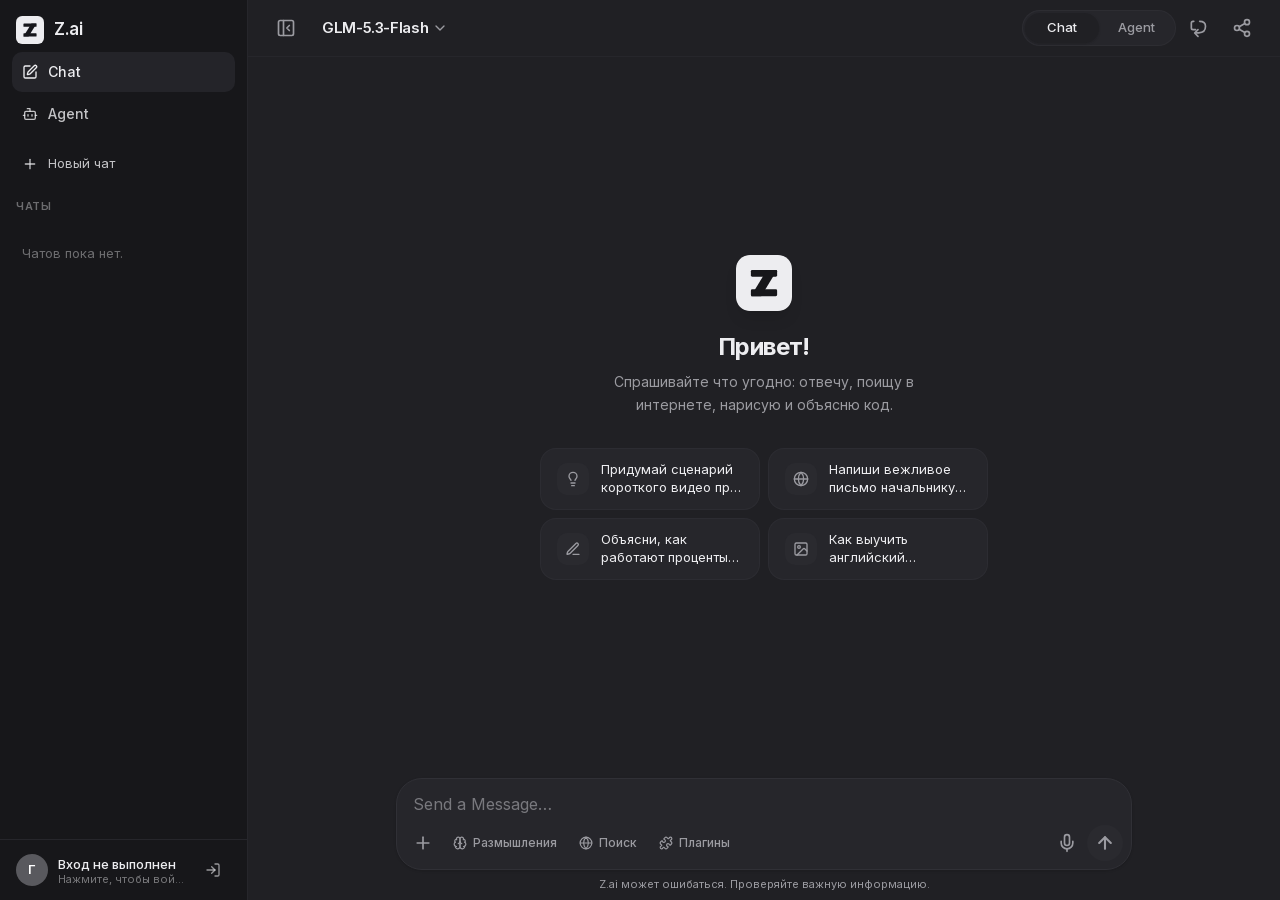
==== commit d445a30c: "v19: уровни размышлений — Быстрое/Глубокое/Ультра (меню и пилюля), панель ввода крупнее и подписи кн" ====
--- a/index.html
+++ b/index.html
@@ -1 +1 @@
-<!DOCTYPE html><!--lP8f8WKboZcvRfP_M4YXX--><html lang="ru"><head><meta charSet="utf-8"/><meta name="viewport" content="width=device-width, initial-scale=1, maximum-scale=1, viewport-fit=cover, interactive-widget=resizes-content"/><link rel="preload" href="/_next/static/media/83afe278b6a6bb3c-s.p.3a6ba036.woff2" as="font" crossorigin="" type="font/woff2"/><link rel="preload" href="/_next/static/media/9c72aa0f40e4eef8-s.p.18a48cbc.woff2" as="font" crossorigin="" type="font/woff2"/><link rel="stylesheet" href="/_next/static/chunks/fb846ce9725e7ab9.css" data-precedence="next"/><link rel="stylesheet" href="/_next/static/chunks/ff6df49542fda8ba.css" data-precedence="next"/><link rel="preload" as="script" fetchPriority="low" href="/_next/static/chunks/786dca262d025f5f.js"/><script src="/_next/static/chunks/9a9aa2ad4cd0af8f.js" async=""></script><script src="/_next/static/chunks/05f6a547675409a8.js" async=""></script><script src="/_next/static/chunks/turbopack-af562b177c5a9201.js" async=""></script><script src="/_next/static/chunks/faf623f99a4e5a36.js" async=""></script><script src="/_next/static/chunks/28f1d545190c4591.js" async=""></script><script src="/_next/static/chunks/c4c79d5d0b280aeb.js" async=""></script><script src="/_next/static/chunks/d5f5ee717ae95f19.js" async=""></script><script src="/_next/static/chunks/33fd558c750c87d5.js" async=""></script><meta name="next-size-adjust" content=""/><meta name="theme-color" media="(prefers-color-scheme: dark)" content="#17171a"/><meta name="theme-color" media="(prefers-color-scheme: light)" content="#ffffff"/><title>Z.ai — AI Chatbot &amp; Agent powered by GLM</title><meta name="description" content="Z.ai на твоём телефоне: чат с GLM-5.3, Agent, выбор модели, размышления, поиск и картинки. Оптимизировано для мобильного, устанавливается как приложение."/><meta name="application-name" content="Z.ai"/><link rel="manifest" href="/manifest.json"/><meta name="keywords" content="Z.ai,GLM,AI чат,ассистент,агент,нейросеть"/><meta name="format-detection" content="telephone=no"/><meta name="mobile-web-app-capable" content="yes"/><meta name="apple-mobile-web-app-title" content="Z.ai"/><meta name="apple-mobile-web-app-status-bar-style" content="black-translucent"/><meta property="og:title" content="Z.ai — AI Chatbot &amp; Agent powered by GLM"/><meta property="og:description" content="Чат с GLM-5.3 / 5.2 / Flash, режим агента, оптимизация под телефон."/><meta property="og:locale" content="ru_RU"/><meta property="og:type" content="website"/><meta name="twitter:card" content="summary"/><meta name="twitter:title" content="Z.ai — AI Chatbot &amp; Agent powered by GLM"/><meta name="twitter:description" content="Чат с GLM-5.3 / 5.2 / Flash, режим агента, оптимизация под телефон."/><link rel="icon" href="/favicon.png" sizes="64x64" type="image/png"/><link rel="icon" href="/icons/icon-192.png" sizes="192x192" type="image/png"/><link rel="apple-touch-icon" href="/icons/apple-touch-icon.png"/><link rel="stylesheet" href="/css/v16x.css?v=18"/><script src="/js/v16x.js?v=18" defer=""></script><script src="/_next/static/chunks/a6dad97d9634a72d.js" noModule=""></script></head><body class="inter_46b0ff47-module__fANJgG__variable font-sans antialiased bg-background text-foreground"><div hidden=""><!--$--><!--/$--></div><script>((a,b,c,d,e,f,g,h)=>{let i=document.documentElement,j=["light","dark"];function k(b){var c;(Array.isArray(a)?a:[a]).forEach(a=>{let c="class"===a,d=c&&f?e.map(a=>f[a]||a):e;c?(i.classList.remove(...d),i.classList.add(f&&f[b]?f[b]:b)):i.setAttribute(a,b)}),c=b,h&&j.includes(c)&&(i.style.colorScheme=c)}if(d)k(d);else try{let a=localStorage.getItem(b)||c,d=g&&"system"===a?window.matchMedia("(prefers-color-scheme: dark)").matches?"dark":"light":a;k(d)}catch(a){}})("class","theme","dark",null,["light","dark"],null,true,true)</script><div class="flex h-dvh overflow-hidden text-foreground"><aside class="hidden shrink-0 overflow-hidden border-r border-sidebar-border transition-[width] duration-200 ease-out md:flex" style="width:248px"><div class="flex h-full w-full min-w-0 flex-col overflow-hidden bg-sidebar"><div class="flex items-center gap-2.5 px-4 pb-2 pt-4"><svg viewBox="0 0 512 512" class="h-7 w-7 shrink-0" aria-hidden="true" focusable="false"><rect width="512" height="512" rx="112" class="fill-primary"></rect><g class="fill-primary-foreground"><rect x="136" y="136" width="240" height="62" rx="12"></rect><rect x="136" y="314" width="240" height="62" rx="12"></rect><path d="M282 136 H376 L230 376 H136 Z"></path></g></svg><span class="text-[17px] font-semibold tracking-tight">Z.ai</span></div><div class="space-y-0.5 px-3"><button class="flex h-10 w-full items-center gap-2.5 rounded-lg px-2.5 text-sm font-medium transition-colors bg-sidebar-accent text-sidebar-accent-foreground" type="button"><svg xmlns="http://www.w3.org/2000/svg" width="24" height="24" viewBox="0 0 24 24" fill="none" stroke="currentColor" stroke-width="2" stroke-linecap="round" stroke-linejoin="round" class="lucide lucide-square-pen h-4 w-4 shrink-0" aria-hidden="true"><path d="M12 3H5a2 2 0 0 0-2 2v14a2 2 0 0 0 2 2h14a2 2 0 0 0 2-2v-7"></path><path d="M18.375 2.625a1 1 0 0 1 3 3l-9.013 9.014a2 2 0 0 1-.853.505l-2.873.84a.5.5 0 0 1-.62-.62l.84-2.873a2 2 0 0 1 .506-.852z"></path></svg>Chat</button><button class="flex h-10 w-full items-center gap-2.5 rounded-lg px-2.5 text-sm font-medium transition-colors text-sidebar-foreground/80 hover:bg-sidebar-accent/60" type="button"><svg xmlns="http://www.w3.org/2000/svg" width="24" height="24" viewBox="0 0 24 24" fill="none" stroke="currentColor" stroke-width="2" stroke-linecap="round" stroke-linejoin="round" class="lucide lucide-bot h-4 w-4 shrink-0" aria-hidden="true"><path d="M12 8V4H8"></path><rect width="16" height="12" x="4" y="8" rx="2"></rect><path d="M2 14h2"></path><path d="M20 14h2"></path><path d="M15 13v2"></path><path d="M9 13v2"></path></svg>Agent</button></div><div class="mt-3 space-y-0.5 px-3"><button type="button" class="flex h-9 w-full items-center gap-2.5 rounded-lg px-2.5 text-[13px] text-sidebar-foreground/80 transition-colors hover:bg-sidebar-accent/60"><svg xmlns="http://www.w3.org/2000/svg" width="24" height="24" viewBox="0 0 24 24" fill="none" stroke="currentColor" stroke-width="2" stroke-linecap="round" stroke-linejoin="round" class="lucide lucide-plus h-4 w-4 shrink-0" aria-hidden="true"><path d="M5 12h14"></path><path d="M12 5v14"></path></svg>Новый чат</button></div><p class="mt-4 px-4 pb-1 text-[11px] font-semibold uppercase tracking-wider text-sidebar-foreground/40">Чаты</p><div class="nice-scroll min-h-0 flex-1 space-y-0.5 overflow-y-auto overscroll-contain px-3 pb-2"><p class="px-2.5 py-6 text-[13px] leading-relaxed text-sidebar-foreground/40">Чатов пока нет.</p></div><div class="flex items-center gap-2.5 border-t border-sidebar-border px-4 py-3" style="padding-bottom:calc(0.75rem + env(safe-area-inset-bottom))"><span class="flex h-8 w-8 shrink-0 items-center justify-center rounded-full text-[13px] font-semibold text-white bg-muted-foreground/50">Г</span><button class="min-w-0 flex-1 text-left" type="button" aria-label="Аккаунт Z.ai"><p class="truncate text-[13px] font-medium">Гость</p><p class="truncate text-[11px] leading-none text-sidebar-foreground/45">Нажмите, чтобы войти в аккаунт</p></button><button aria-label="Войти в аккаунт Z.ai" class="flex h-9 w-9 shrink-0 items-center justify-center rounded-lg text-sidebar-foreground/60 transition-colors hover:bg-sidebar-accent hover:text-sidebar-foreground"><svg xmlns="http://www.w3.org/2000/svg" width="24" height="24" viewBox="0 0 24 24" fill="none" stroke="currentColor" stroke-width="2" stroke-linecap="round" stroke-linejoin="round" class="lucide lucide-log-in h-4 w-4" aria-hidden="true"><path d="m10 17 5-5-5-5"></path><path d="M15 12H3"></path><path d="M15 3h4a2 2 0 0 1 2 2v14a2 2 0 0 1-2 2h-4"></path></svg></button></div></div></aside><div class="flex min-w-0 flex-1 flex-col"><header class="sticky top-0 z-40 border-b border-border/40 bg-background" style="padding-top:env(safe-area-inset-top)"><div class="flex h-14 w-full items-center gap-1 px-2 sm:px-4"><button aria-label="Открыть меню" class="flex h-11 w-11 shrink-0 items-center justify-center rounded-xl text-muted-foreground transition-colors hover:bg-muted hover:text-foreground active:scale-90 md:hidden"><svg xmlns="http://www.w3.org/2000/svg" width="24" height="24" viewBox="0 0 24 24" fill="none" stroke="currentColor" stroke-width="2" stroke-linecap="round" stroke-linejoin="round" class="lucide lucide-menu h-5 w-5" aria-hidden="true"><path d="M4 12h16"></path><path d="M4 18h16"></path><path d="M4 6h16"></path></svg></button><button aria-label="Скрыть левую панель" class="hidden h-11 w-11 shrink-0 items-center justify-center rounded-xl text-muted-foreground transition-colors hover:bg-muted hover:text-foreground active:scale-90 md:flex"><svg xmlns="http://www.w3.org/2000/svg" width="24" height="24" viewBox="0 0 24 24" fill="none" stroke="currentColor" stroke-width="2" stroke-linecap="round" stroke-linejoin="round" class="lucide lucide-panel-left-close h-5 w-5" aria-hidden="true"><rect width="18" height="18" x="3" y="3" rx="2"></rect><path d="M9 3v18"></path><path d="m16 15-3-3 3-3"></path></svg></button><button class="flex h-10 min-w-0 items-center gap-1 rounded-xl px-2.5 transition-colors hover:bg-muted active:scale-[0.98]" aria-label="Выбрать модель" type="button" id="radix-_R_365fdb_" aria-haspopup="menu" aria-expanded="false" data-state="closed" data-slot="dropdown-menu-trigger"><span class="truncate text-[15px] font-semibold tracking-tight">GLM-5.3-Flash</span><svg xmlns="http://www.w3.org/2000/svg" width="24" height="24" viewBox="0 0 24 24" fill="none" stroke="currentColor" stroke-width="2" stroke-linecap="round" stroke-linejoin="round" class="lucide lucide-chevron-down h-4 w-4 shrink-0 text-muted-foreground" aria-hidden="true"><path d="m6 9 6 6 6-6"></path></svg></button><div class="ml-auto flex items-center gap-1"><div role="tablist" aria-label="Раздел Chat или Agent" class="relative flex h-9 shrink-0 items-center rounded-full border border-border/70 bg-muted/70 p-0.5"><span aria-hidden="true" class="absolute bottom-0.5 left-0.5 top-0.5 w-[74px] rounded-full bg-background shadow-sm transition-transform duration-200 ease-out" style="transform:translateX(0)"></span><button role="tab" aria-selected="true" class="relative z-10 h-8 w-[74px] rounded-full text-[13px] font-medium transition-colors text-foreground" type="button">Chat</button><button role="tab" aria-selected="false" class="relative z-10 h-8 w-[74px] rounded-full text-[13px] font-medium transition-colors text-muted-foreground hover:text-foreground" type="button">Agent</button></div><button aria-label="Новый чат" class="flex h-11 w-11 items-center justify-center rounded-xl text-muted-foreground transition-colors hover:bg-muted hover:text-foreground active:scale-90"><svg xmlns="http://www.w3.org/2000/svg" width="24" height="24" viewBox="0 0 24 24" fill="none" stroke="currentColor" stroke-width="2" stroke-linecap="round" stroke-linejoin="round" class="lucide lucide-square-pen h-5 w-5" aria-hidden="true"><path d="M12 3H5a2 2 0 0 0-2 2v14a2 2 0 0 0 2 2h14a2 2 0 0 0 2-2v-7"></path><path d="M18.375 2.625a1 1 0 0 1 3 3l-9.013 9.014a2 2 0 0 1-.853.505l-2.873.84a.5.5 0 0 1-.62-.62l.84-2.873a2 2 0 0 1 .506-.852z"></path></svg></button></div></div></header><main class="nice-scroll relative flex-1 overflow-y-auto overscroll-contain"><div class="flex min-h-full flex-col items-center justify-center px-4 py-10"><svg viewBox="0 0 512 512" class="msg-in h-14 w-14 rounded-[14px] shadow-lg shadow-black/10" aria-hidden="true" focusable="false"><rect width="512" height="512" rx="112" class="fill-primary"></rect><g class="fill-primary-foreground"><rect x="136" y="136" width="240" height="62" rx="12"></rect><rect x="136" y="314" width="240" height="62" rx="12"></rect><path d="M282 136 H376 L230 376 H136 Z"></path></g></svg><h1 class="msg-in mt-5 text-center text-2xl font-bold tracking-tight [animation-delay:60ms]">Привет!</h1><p class="msg-in mt-2 max-w-xs text-center text-sm leading-relaxed text-muted-foreground [animation-delay:120ms]">Спрашивайте что угодно: отвечу, поищу в интернете, нарисую и объясню код.</p><div class="msg-in mt-8 grid w-full max-w-md grid-cols-1 gap-2 [animation-delay:180ms] sm:grid-cols-2"><button class="flex min-h-14 items-center gap-3 rounded-2xl border border-border/70 bg-card px-4 py-3 text-left text-[13px] leading-snug text-foreground transition-all hover:bg-muted active:scale-[0.98]"><span class="flex h-8 w-8 shrink-0 items-center justify-center rounded-lg bg-muted"><svg xmlns="http://www.w3.org/2000/svg" width="24" height="24" viewBox="0 0 24 24" fill="none" stroke="currentColor" stroke-width="2" stroke-linecap="round" stroke-linejoin="round" class="lucide lucide-lightbulb h-4 w-4 text-muted-foreground" aria-hidden="true"><path d="M15 14c.2-1 .7-1.7 1.5-2.5 1-.9 1.5-2.2 1.5-3.5A6 6 0 0 0 6 8c0 1 .2 2.2 1.5 3.5.7.7 1.3 1.5 1.5 2.5"></path><path d="M9 18h6"></path><path d="M10 22h4"></path></svg></span><span class="line-clamp-2">Объясни, как работают нейросети, простыми словами</span></button><button class="flex min-h-14 items-center gap-3 rounded-2xl border border-border/70 bg-card px-4 py-3 text-left text-[13px] leading-snug text-foreground transition-all hover:bg-muted active:scale-[0.98]"><span class="flex h-8 w-8 shrink-0 items-center justify-center rounded-lg bg-muted"><svg xmlns="http://www.w3.org/2000/svg" width="24" height="24" viewBox="0 0 24 24" fill="none" stroke="currentColor" stroke-width="2" stroke-linecap="round" stroke-linejoin="round" class="lucide lucide-globe h-4 w-4 text-muted-foreground" aria-hidden="true"><circle cx="12" cy="12" r="10"></circle><path d="M12 2a14.5 14.5 0 0 0 0 20 14.5 14.5 0 0 0 0-20"></path><path d="M2 12h20"></path></svg></span><span class="line-clamp-2">Что нового в мире технологий? Включи поиск и расскажи</span></button><button class="flex min-h-14 items-center gap-3 rounded-2xl border border-border/70 bg-card px-4 py-3 text-left text-[13px] leading-snug text-foreground transition-all hover:bg-muted active:scale-[0.98]"><span class="flex h-8 w-8 shrink-0 items-center justify-center rounded-lg bg-muted"><svg xmlns="http://www.w3.org/2000/svg" width="24" height="24" viewBox="0 0 24 24" fill="none" stroke="currentColor" stroke-width="2" stroke-linecap="round" stroke-linejoin="round" class="lucide lucide-pen-line h-4 w-4 text-muted-foreground" aria-hidden="true"><path d="M12 20h9"></path><path d="M16.376 3.622a1 1 0 0 1 3.002 3.002L7.368 18.635a2 2 0 0 1-.855.506l-2.872.838a.5.5 0 0 1-.62-.62l.838-2.872a2 2 0 0 1 .506-.854z"></path></svg></span><span class="line-clamp-2">Составь план тренировок на неделю для новичка</span></button><button class="flex min-h-14 items-center gap-3 rounded-2xl border border-border/70 bg-card px-4 py-3 text-left text-[13px] leading-snug text-foreground transition-all hover:bg-muted active:scale-[0.98]"><span class="flex h-8 w-8 shrink-0 items-center justify-center rounded-lg bg-muted"><svg xmlns="http://www.w3.org/2000/svg" width="24" height="24" viewBox="0 0 24 24" fill="none" stroke="currentColor" stroke-width="2" stroke-linecap="round" stroke-linejoin="round" class="lucide lucide-image h-4 w-4 text-muted-foreground" aria-hidden="true"><rect width="18" height="18" x="3" y="3" rx="2" ry="2"></rect><circle cx="9" cy="9" r="2"></circle><path d="m21 15-3.086-3.086a2 2 0 0 0-2.828 0L6 21"></path></svg></span><span class="line-clamp-2">Нарисуй кота-космонавта в открытом космосе</span></button></div></div></main><footer class="relative z-10"><div class="bg-background"><div class="mx-auto w-full max-w-3xl px-3 pb-2 sm:px-4" style="padding-bottom:calc(0.5rem + env(safe-area-inset-bottom))"><div class="input-glow rounded-[26px] border border-border bg-card shadow-sm transition-colors"><textarea rows="1" enterKeyHint="send" placeholder="Send a Message…" aria-label="Сообщение для ИИ" maxLength="8000" class="w-full resize-none bg-transparent px-4 pb-1 pt-3.5 text-base leading-snug text-foreground placeholder:text-muted-foreground/70 focus-visible:outline-none disabled:opacity-60" style="max-height:160px"></textarea><div class="flex items-center gap-0.5 px-2 pb-2"><button aria-label="Прикрепить" aria-expanded="false" class="flex h-9 w-9 shrink-0 items-center justify-center rounded-full text-muted-foreground transition-all hover:bg-muted hover:text-foreground active:scale-90 disabled:opacity-50" type="button" aria-haspopup="dialog" aria-controls="radix-_R_t6i5fdb_" data-state="closed" data-slot="popover-trigger"><svg xmlns="http://www.w3.org/2000/svg" width="24" height="24" viewBox="0 0 24 24" fill="none" stroke="currentColor" stroke-width="2" stroke-linecap="round" stroke-linejoin="round" class="lucide lucide-plus h-5 w-5" aria-hidden="true"><path d="M5 12h14"></path><path d="M12 5v14"></path></svg></button><button aria-label="Уровень размышлений" class="flex h-8 shrink-0 items-center gap-1.5 rounded-full px-2.5 text-xs font-medium transition-all active:scale-95 text-muted-foreground hover:bg-muted hover:text-foreground" type="button" aria-haspopup="dialog" aria-expanded="false" aria-controls="radix-_R_1d6i5fdb_" data-state="closed" data-slot="popover-trigger"><svg xmlns="http://www.w3.org/2000/svg" width="24" height="24" viewBox="0 0 24 24" fill="none" stroke="currentColor" stroke-width="2" stroke-linecap="round" stroke-linejoin="round" class="lucide lucide-brain h-3.5 w-3.5" aria-hidden="true"><path d="M12 5a3 3 0 1 0-5.997.125 4 4 0 0 0-2.526 5.77 4 4 0 0 0 .556 6.588A4 4 0 1 0 12 18Z"></path><path d="M12 5a3 3 0 1 1 5.997.125 4 4 0 0 1 2.526 5.77 4 4 0 0 1-.556 6.588A4 4 0 1 1 12 18Z"></path><path d="M15 13a4.5 4.5 0 0 1-3-4 4.5 4.5 0 0 1-3 4"></path><path d="M17.599 6.5a3 3 0 0 0 .399-1.375"></path><path d="M6.003 5.125A3 3 0 0 0 6.401 6.5"></path><path d="M3.477 10.896a4 4 0 0 1 .585-.396"></path><path d="M19.938 10.5a4 4 0 0 1 .585.396"></path><path d="M6 18a4 4 0 0 1-1.967-.516"></path><path d="M19.967 17.484A4 4 0 0 1 18 18"></path></svg>Размышления</button><button aria-pressed="false" class="flex h-8 shrink-0 items-center gap-1.5 rounded-full px-2.5 text-xs font-medium transition-all active:scale-95 text-muted-foreground hover:bg-muted hover:text-foreground"><svg xmlns="http://www.w3.org/2000/svg" width="24" height="24" viewBox="0 0 24 24" fill="none" stroke="currentColor" stroke-width="2" stroke-linecap="round" stroke-linejoin="round" class="lucide lucide-globe h-3.5 w-3.5" aria-hidden="true"><circle cx="12" cy="12" r="10"></circle><path d="M12 2a14.5 14.5 0 0 0 0 20 14.5 14.5 0 0 0 0-20"></path><path d="M2 12h20"></path></svg>Поиск</button><button aria-label="Плагины" aria-expanded="false" class="flex h-8 shrink-0 items-center gap-1.5 rounded-full px-2.5 text-xs font-medium transition-all active:scale-95 text-muted-foreground hover:bg-muted hover:text-foreground"><svg xmlns="http://www.w3.org/2000/svg" width="24" height="24" viewBox="0 0 24 24" fill="none" stroke="currentColor" stroke-width="2" stroke-linecap="round" stroke-linejoin="round" class="lucide lucide-puzzle h-3.5 w-3.5" aria-hidden="true"><path d="M15.39 4.39a1 1 0 0 0 1.68-.474 2.5 2.5 0 1 1 3.014 3.015 1 1 0 0 0-.474 1.68l1.683 1.682a2.414 2.414 0 0 1 0 3.414L19.61 15.39a1 1 0 0 1-1.68-.474 2.5 2.5 0 1 0-3.014 3.015 1 1 0 0 1 .474 1.68l-1.683 1.682a2.414 2.414 0 0 1-3.414 0L8.61 19.61a1 1 0 0 0-1.68.474 2.5 2.5 0 1 1-3.014-3.015 1 1 0 0 0 .474-1.68l-1.683-1.682a2.414 2.414 0 0 1 0-3.414L4.39 8.61a1 1 0 0 1 1.68.474 2.5 2.5 0 1 0 3.014-3.015 1 1 0 0 1-.474-1.68l1.683-1.682a2.414 2.414 0 0 1 3.414 0z"></path></svg>Плагины</button><span class="ml-auto"></span><button aria-label="Голосовой ввод" class="flex h-9 w-9 shrink-0 items-center justify-center rounded-full text-muted-foreground transition-all hover:bg-muted hover:text-foreground active:scale-90 disabled:opacity-50 "><svg xmlns="http://www.w3.org/2000/svg" width="24" height="24" viewBox="0 0 24 24" fill="none" stroke="currentColor" stroke-width="2" stroke-linecap="round" stroke-linejoin="round" class="lucide lucide-mic h-5 w-5" aria-hidden="true"><path d="M12 19v3"></path><path d="M19 10v2a7 7 0 0 1-14 0v-2"></path><rect x="9" y="2" width="6" height="13" rx="3"></rect></svg></button><button disabled="" aria-label="Отправить сообщение" class="flex h-9 w-9 shrink-0 items-center justify-center rounded-full bg-primary text-primary-foreground transition-all hover:opacity-80 active:scale-90 disabled:bg-muted disabled:text-muted-foreground"><svg xmlns="http://www.w3.org/2000/svg" width="24" height="24" viewBox="0 0 24 24" fill="none" stroke="currentColor" stroke-width="2.5" stroke-linecap="round" stroke-linejoin="round" class="lucide lucide-arrow-up h-5 w-5" aria-hidden="true"><path d="m5 12 7-7 7 7"></path><path d="M12 19V5"></path></svg></button></div></div><p class="mt-1.5 hidden text-center text-[11px] text-muted-foreground sm:block">Z.ai может ошибаться. Проверяйте важную информацию.</p></div><input type="file" accept="image/*" capture="environment" class="hidden"/><input type="file" accept="image/*,video/*" multiple="" class="hidden"/><input type="file" multiple="" class="hidden"/></div></footer></div></div><!--$--><!--/$--><div role="region" aria-label="Notifications (F8)" tabindex="-1" style="pointer-events:none"><ol tabindex="-1" class="fixed top-0 z-[100] flex max-h-screen w-full flex-col-reverse p-4 sm:bottom-0 sm:right-0 sm:top-auto sm:flex-col md:max-w-[420px]"></ol></div><script src="/_next/static/chunks/786dca262d025f5f.js" id="_R_" async=""></script><script>(self.__next_f=self.__next_f||[]).push([0])</script><script>self.__next_f.push([1,"1:\"$Sreact.fragment\"\n2:I[63178,[\"/_next/static/chunks/faf623f99a4e5a36.js\",\"/_next/static/chunks/28f1d545190c4591.js\"],\"ThemeProvider\"]\n3:I[39756,[\"/_next/static/chunks/c4c79d5d0b280aeb.js\"],\"default\"]\n4:I[37457,[\"/_next/static/chunks/c4c79d5d0b280aeb.js\"],\"default\"]\n5:I[77855,[\"/_next/static/chunks/faf623f99a4e5a36.js\",\"/_next/static/chunks/28f1d545190c4591.js\"],\"Toaster\"]\n6:I[47257,[\"/_next/static/chunks/c4c79d5d0b280aeb.js\"],\"ClientPageRoot\"]\n7:I[52683,[\"/_next/static/chunks/faf623f99a4e5a36.js\",\"/_next/static/chunks/28f1d545190c4591.js\",\"/_next/static/chunks/d5f5ee717ae95f19.js\",\"/_next/static/chunks/33fd558c750c87d5.js\"],\"default\"]\na:I[97367,[\"/_next/static/chunks/c4c79d5d0b280aeb.js\"],\"OutletBoundary\"]\nb:\"$Sreact.suspense\"\nd:I[97367,[\"/_next/static/chunks/c4c79d5d0b280aeb.js\"],\"ViewportBoundary\"]\nf:I[97367,[\"/_next/static/chunks/c4c79d5d0b280aeb.js\"],\"MetadataBoundary\"]\n11:I[68027,[\"/_next/static/chunks/c4c79d5d0b280aeb.js\"],\"default\"]\n:HL[\"/_next/static/chunks/fb846ce9725e7ab9.css\",\"style\"]\n:HL[\"/_next/static/chunks/ff6df49542fda8ba.css\",\"style\"]\n:HL[\"/_next/static/media/83afe278b6a6bb3c-s.p.3a6ba036.woff2\",\"font\",{\"crossOrigin\":\"\",\"type\":\"font/woff2\"}]\n:HL[\"/_next/static/media/9c72aa0f40e4eef8-s.p.18a48cbc.woff2\",\"font\",{\"crossOrigin\":\"\",\"type\":\"font/woff2\"}]\n"])</script><script>self.__next_f.push([1,"0:{\"P\":null,\"b\":\"lP8f8WKboZcvRfP_M4YXX\",\"c\":[\"\",\"\"],\"q\":\"\",\"i\":false,\"f\":[[[\"\",{\"children\":[\"__PAGE__\",{}]},\"$undefined\",\"$undefined\",true],[[\"$\",\"$1\",\"c\",{\"children\":[[[\"$\",\"link\",\"0\",{\"rel\":\"stylesheet\",\"href\":\"/_next/static/chunks/fb846ce9725e7ab9.css\",\"precedence\":\"next\",\"crossOrigin\":\"$undefined\",\"nonce\":\"$undefined\"}],[\"$\",\"link\",\"1\",{\"rel\":\"stylesheet\",\"href\":\"/_next/static/chunks/ff6df49542fda8ba.css\",\"precedence\":\"next\",\"crossOrigin\":\"$undefined\",\"nonce\":\"$undefined\"}],[\"$\",\"script\",\"script-0\",{\"src\":\"/_next/static/chunks/faf623f99a4e5a36.js\",\"async\":true,\"nonce\":\"$undefined\"}],[\"$\",\"script\",\"script-1\",{\"src\":\"/_next/static/chunks/28f1d545190c4591.js\",\"async\":true,\"nonce\":\"$undefined\"}]],[\"$\",\"html\",null,{\"lang\":\"ru\",\"suppressHydrationWarning\":true,\"children\":[\"$\",\"body\",null,{\"className\":\"inter_46b0ff47-module__fANJgG__variable font-sans antialiased bg-background text-foreground\",\"children\":[\"$\",\"$L2\",null,{\"attribute\":\"class\",\"defaultTheme\":\"dark\",\"enableSystem\":true,\"disableTransitionOnChange\":true,\"children\":[[\"$\",\"$L3\",null,{\"parallelRouterKey\":\"children\",\"error\":\"$undefined\",\"errorStyles\":\"$undefined\",\"errorScripts\":\"$undefined\",\"template\":[\"$\",\"$L4\",null,{}],\"templateStyles\":\"$undefined\",\"templateScripts\":\"$undefined\",\"notFound\":[[[\"$\",\"title\",null,{\"children\":\"404: This page could not be found.\"}],[\"$\",\"div\",null,{\"style\":{\"fontFamily\":\"system-ui,\\\"Segoe UI\\\",Roboto,Helvetica,Arial,sans-serif,\\\"Apple Color Emoji\\\",\\\"Segoe UI Emoji\\\"\",\"height\":\"100vh\",\"textAlign\":\"center\",\"display\":\"flex\",\"flexDirection\":\"column\",\"alignItems\":\"center\",\"justifyContent\":\"center\"},\"children\":[\"$\",\"div\",null,{\"children\":[[\"$\",\"style\",null,{\"dangerouslySetInnerHTML\":{\"__html\":\"body{color:#000;background:#fff;margin:0}.next-error-h1{border-right:1px solid rgba(0,0,0,.3)}@media (prefers-color-scheme:dark){body{color:#fff;background:#000}.next-error-h1{border-right:1px solid rgba(255,255,255,.3)}}\"}}],[\"$\",\"h1\",null,{\"className\":\"next-error-h1\",\"style\":{\"display\":\"inline-block\",\"margin\":\"0 20px 0 0\",\"padding\":\"0 23px 0 0\",\"fontSize\":24,\"fontWeight\":500,\"verticalAlign\":\"top\",\"lineHeight\":\"49px\"},\"children\":404}],[\"$\",\"div\",null,{\"style\":{\"display\":\"inline-block\"},\"children\":[\"$\",\"h2\",null,{\"style\":{\"fontSize\":14,\"fontWeight\":400,\"lineHeight\":\"49px\",\"margin\":0},\"children\":\"This page could not be found.\"}]}]]}]}]],[]],\"forbidden\":\"$undefined\",\"unauthorized\":\"$undefined\"}],[\"$\",\"$L5\",null,{}]]}]}]}]]}],{\"children\":[[\"$\",\"$1\",\"c\",{\"children\":[[\"$\",\"$L6\",null,{\"Component\":\"$7\",\"serverProvidedParams\":{\"searchParams\":{},\"params\":{},\"promises\":[\"$@8\",\"$@9\"]}}],[[\"$\",\"script\",\"script-0\",{\"src\":\"/_next/static/chunks/d5f5ee717ae95f19.js\",\"async\":true,\"nonce\":\"$undefined\"}],[\"$\",\"script\",\"script-1\",{\"src\":\"/_next/static/chunks/33fd558c750c87d5.js\",\"async\":true,\"nonce\":\"$undefined\"}]],[\"$\",\"$La\",null,{\"children\":[\"$\",\"$b\",null,{\"name\":\"Next.MetadataOutlet\",\"children\":\"$@c\"}]}]]}],{},null,false,false]},null,false,false],[\"$\",\"$1\",\"h\",{\"children\":[null,[\"$\",\"$Ld\",null,{\"children\":\"$Le\"}],[\"$\",\"div\",null,{\"hidden\":true,\"children\":[\"$\",\"$Lf\",null,{\"children\":[\"$\",\"$b\",null,{\"name\":\"Next.Metadata\",\"children\":\"$L10\"}]}]}],[\"$\",\"meta\",null,{\"name\":\"next-size-adjust\",\"content\":\"\"}]]}],false]],\"m\":\"$undefined\",\"G\":[\"$11\",[]],\"S\":true}\n"])</script><script>self.__next_f.push([1,"8:{}\n9:\"$0:f:0:1:1:children:0:props:children:0:props:serverProvidedParams:params\"\n"])</script><script>self.__next_f.push([1,"e:[[\"$\",\"meta\",\"0\",{\"charSet\":\"utf-8\"}],[\"$\",\"meta\",\"1\",{\"name\":\"viewport\",\"content\":\"width=device-width, initial-scale=1, maximum-scale=1, viewport-fit=cover, interactive-widget=resizes-content\"}],[\"$\",\"meta\",\"2\",{\"name\":\"theme-color\",\"media\":\"(prefers-color-scheme: dark)\",\"content\":\"#17171a\"}],[\"$\",\"meta\",\"3\",{\"name\":\"theme-color\",\"media\":\"(prefers-color-scheme: light)\",\"content\":\"#ffffff\"}]]\n"])</script><script>self.__next_f.push([1,"12:I[27201,[\"/_next/static/chunks/c4c79d5d0b280aeb.js\"],\"IconMark\"]\nc:null\n"])</script><script>self.__next_f.push([1,"10:[[\"$\",\"title\",\"0\",{\"children\":\"Z.ai — AI Chatbot \u0026 Agent powered by GLM\"}],[\"$\",\"meta\",\"1\",{\"name\":\"description\",\"content\":\"Z.ai на твоём телефоне: чат с GLM-5.3, Agent, выбор модели, размышления, поиск и картинки. Оптимизировано для мобильного, устанавливается как приложение.\"}],[\"$\",\"meta\",\"2\",{\"name\":\"application-name\",\"content\":\"Z.ai\"}],[\"$\",\"link\",\"3\",{\"rel\":\"manifest\",\"href\":\"/manifest.json\",\"crossOrigin\":\"$undefined\"}],[\"$\",\"meta\",\"4\",{\"name\":\"keywords\",\"content\":\"Z.ai,GLM,AI чат,ассистент,агент,нейросеть\"}],[\"$\",\"meta\",\"5\",{\"name\":\"format-detection\",\"content\":\"telephone=no\"}],[\"$\",\"meta\",\"6\",{\"name\":\"mobile-web-app-capable\",\"content\":\"yes\"}],[\"$\",\"meta\",\"7\",{\"name\":\"apple-mobile-web-app-title\",\"content\":\"Z.ai\"}],[\"$\",\"meta\",\"8\",{\"name\":\"apple-mobile-web-app-status-bar-style\",\"content\":\"black-translucent\"}],[\"$\",\"meta\",\"9\",{\"property\":\"og:title\",\"content\":\"Z.ai — AI Chatbot \u0026 Agent powered by GLM\"}],[\"$\",\"meta\",\"10\",{\"property\":\"og:description\",\"content\":\"Чат с GLM-5.3 / 5.2 / Flash, режим агента, оптимизация под телефон.\"}],[\"$\",\"meta\",\"11\",{\"property\":\"og:locale\",\"content\":\"ru_RU\"}],[\"$\",\"meta\",\"12\",{\"property\":\"og:type\",\"content\":\"website\"}],[\"$\",\"meta\",\"13\",{\"name\":\"twitter:card\",\"content\":\"summary\"}],[\"$\",\"meta\",\"14\",{\"name\":\"twitter:title\",\"content\":\"Z.ai — AI Chatbot \u0026 Agent powered by GLM\"}],[\"$\",\"meta\",\"15\",{\"name\":\"twitter:description\",\"content\":\"Чат с GLM-5.3 / 5.2 / Flash, режим агента, оптимизация под телефон.\"}],[\"$\",\"link\",\"16\",{\"rel\":\"icon\",\"href\":\"/favicon.png\",\"sizes\":\"64x64\",\"type\":\"image/png\"}],[\"$\",\"link\",\"17\",{\"rel\":\"icon\",\"href\":\"/icons/icon-192.png\",\"sizes\":\"192x192\",\"type\":\"image/png\"}],[\"$\",\"link\",\"18\",{\"rel\":\"apple-touch-icon\",\"href\":\"/icons/apple-touch-icon.png\"}],[\"$\",\"$L12\",\"19\",{}]]\n"])</script></body></html>+<!DOCTYPE html><!--lP8f8WKboZcvRfP_M4YXX--><html lang="ru"><head><meta charSet="utf-8"/><meta name="viewport" content="width=device-width, initial-scale=1, maximum-scale=1, viewport-fit=cover, interactive-widget=resizes-content"/><link rel="preload" href="/_next/static/media/83afe278b6a6bb3c-s.p.3a6ba036.woff2" as="font" crossorigin="" type="font/woff2"/><link rel="preload" href="/_next/static/media/9c72aa0f40e4eef8-s.p.18a48cbc.woff2" as="font" crossorigin="" type="font/woff2"/><link rel="stylesheet" href="/_next/static/chunks/fb846ce9725e7ab9.css" data-precedence="next"/><link rel="stylesheet" href="/_next/static/chunks/ff6df49542fda8ba.css" data-precedence="next"/><link rel="preload" as="script" fetchPriority="low" href="/_next/static/chunks/786dca262d025f5f.js"/><script src="/_next/static/chunks/9a9aa2ad4cd0af8f.js" async=""></script><script src="/_next/static/chunks/05f6a547675409a8.js" async=""></script><script src="/_next/static/chunks/turbopack-af562b177c5a9201.js" async=""></script><script src="/_next/static/chunks/faf623f99a4e5a36.js" async=""></script><script src="/_next/static/chunks/28f1d545190c4591.js" async=""></script><script src="/_next/static/chunks/c4c79d5d0b280aeb.js" async=""></script><script src="/_next/static/chunks/d5f5ee717ae95f19.js" async=""></script><script src="/_next/static/chunks/33fd558c750c87d5.js" async=""></script><meta name="next-size-adjust" content=""/><meta name="theme-color" media="(prefers-color-scheme: dark)" content="#17171a"/><meta name="theme-color" media="(prefers-color-scheme: light)" content="#ffffff"/><title>Z.ai — AI Chatbot &amp; Agent powered by GLM</title><meta name="description" content="Z.ai на твоём телефоне: чат с GLM-5.3, Agent, выбор модели, размышления, поиск и картинки. Оптимизировано для мобильного, устанавливается как приложение."/><meta name="application-name" content="Z.ai"/><link rel="manifest" href="/manifest.json"/><meta name="keywords" content="Z.ai,GLM,AI чат,ассистент,агент,нейросеть"/><meta name="format-detection" content="telephone=no"/><meta name="mobile-web-app-capable" content="yes"/><meta name="apple-mobile-web-app-title" content="Z.ai"/><meta name="apple-mobile-web-app-status-bar-style" content="black-translucent"/><meta property="og:title" content="Z.ai — AI Chatbot &amp; Agent powered by GLM"/><meta property="og:description" content="Чат с GLM-5.3 / 5.2 / Flash, режим агента, оптимизация под телефон."/><meta property="og:locale" content="ru_RU"/><meta property="og:type" content="website"/><meta name="twitter:card" content="summary"/><meta name="twitter:title" content="Z.ai — AI Chatbot &amp; Agent powered by GLM"/><meta name="twitter:description" content="Чат с GLM-5.3 / 5.2 / Flash, режим агента, оптимизация под телефон."/><link rel="icon" href="/favicon.png" sizes="64x64" type="image/png"/><link rel="icon" href="/icons/icon-192.png" sizes="192x192" type="image/png"/><link rel="apple-touch-icon" href="/icons/apple-touch-icon.png"/><link rel="stylesheet" href="/css/v16x.css?v=19"/><script src="/js/v16x.js?v=19" defer=""></script><script src="/_next/static/chunks/a6dad97d9634a72d.js" noModule=""></script></head><body class="inter_46b0ff47-module__fANJgG__variable font-sans antialiased bg-background text-foreground"><div hidden=""><!--$--><!--/$--></div><script>((a,b,c,d,e,f,g,h)=>{let i=document.documentElement,j=["light","dark"];function k(b){var c;(Array.isArray(a)?a:[a]).forEach(a=>{let c="class"===a,d=c&&f?e.map(a=>f[a]||a):e;c?(i.classList.remove(...d),i.classList.add(f&&f[b]?f[b]:b)):i.setAttribute(a,b)}),c=b,h&&j.includes(c)&&(i.style.colorScheme=c)}if(d)k(d);else try{let a=localStorage.getItem(b)||c,d=g&&"system"===a?window.matchMedia("(prefers-color-scheme: dark)").matches?"dark":"light":a;k(d)}catch(a){}})("class","theme","dark",null,["light","dark"],null,true,true)</script><div class="flex h-dvh overflow-hidden text-foreground"><aside class="hidden shrink-0 overflow-hidden border-r border-sidebar-border transition-[width] duration-200 ease-out md:flex" style="width:248px"><div class="flex h-full w-full min-w-0 flex-col overflow-hidden bg-sidebar"><div class="flex items-center gap-2.5 px-4 pb-2 pt-4"><svg viewBox="0 0 512 512" class="h-7 w-7 shrink-0" aria-hidden="true" focusable="false"><rect width="512" height="512" rx="112" class="fill-primary"></rect><g class="fill-primary-foreground"><rect x="136" y="136" width="240" height="62" rx="12"></rect><rect x="136" y="314" width="240" height="62" rx="12"></rect><path d="M282 136 H376 L230 376 H136 Z"></path></g></svg><span class="text-[17px] font-semibold tracking-tight">Z.ai</span></div><div class="space-y-0.5 px-3"><button class="flex h-10 w-full items-center gap-2.5 rounded-lg px-2.5 text-sm font-medium transition-colors bg-sidebar-accent text-sidebar-accent-foreground" type="button"><svg xmlns="http://www.w3.org/2000/svg" width="24" height="24" viewBox="0 0 24 24" fill="none" stroke="currentColor" stroke-width="2" stroke-linecap="round" stroke-linejoin="round" class="lucide lucide-square-pen h-4 w-4 shrink-0" aria-hidden="true"><path d="M12 3H5a2 2 0 0 0-2 2v14a2 2 0 0 0 2 2h14a2 2 0 0 0 2-2v-7"></path><path d="M18.375 2.625a1 1 0 0 1 3 3l-9.013 9.014a2 2 0 0 1-.853.505l-2.873.84a.5.5 0 0 1-.62-.62l.84-2.873a2 2 0 0 1 .506-.852z"></path></svg>Chat</button><button class="flex h-10 w-full items-center gap-2.5 rounded-lg px-2.5 text-sm font-medium transition-colors text-sidebar-foreground/80 hover:bg-sidebar-accent/60" type="button"><svg xmlns="http://www.w3.org/2000/svg" width="24" height="24" viewBox="0 0 24 24" fill="none" stroke="currentColor" stroke-width="2" stroke-linecap="round" stroke-linejoin="round" class="lucide lucide-bot h-4 w-4 shrink-0" aria-hidden="true"><path d="M12 8V4H8"></path><rect width="16" height="12" x="4" y="8" rx="2"></rect><path d="M2 14h2"></path><path d="M20 14h2"></path><path d="M15 13v2"></path><path d="M9 13v2"></path></svg>Agent</button></div><div class="mt-3 space-y-0.5 px-3"><button type="button" class="flex h-9 w-full items-center gap-2.5 rounded-lg px-2.5 text-[13px] text-sidebar-foreground/80 transition-colors hover:bg-sidebar-accent/60"><svg xmlns="http://www.w3.org/2000/svg" width="24" height="24" viewBox="0 0 24 24" fill="none" stroke="currentColor" stroke-width="2" stroke-linecap="round" stroke-linejoin="round" class="lucide lucide-plus h-4 w-4 shrink-0" aria-hidden="true"><path d="M5 12h14"></path><path d="M12 5v14"></path></svg>Новый чат</button></div><p class="mt-4 px-4 pb-1 text-[11px] font-semibold uppercase tracking-wider text-sidebar-foreground/40">Чаты</p><div class="nice-scroll min-h-0 flex-1 space-y-0.5 overflow-y-auto overscroll-contain px-3 pb-2"><p class="px-2.5 py-6 text-[13px] leading-relaxed text-sidebar-foreground/40">Чатов пока нет.</p></div><div class="flex items-center gap-2.5 border-t border-sidebar-border px-4 py-3" style="padding-bottom:calc(0.75rem + env(safe-area-inset-bottom))"><span class="flex h-8 w-8 shrink-0 items-center justify-center rounded-full text-[13px] font-semibold text-white bg-muted-foreground/50">Г</span><button class="min-w-0 flex-1 text-left" type="button" aria-label="Аккаунт Z.ai"><p class="truncate text-[13px] font-medium">Гость</p><p class="truncate text-[11px] leading-none text-sidebar-foreground/45">Нажмите, чтобы войти в аккаунт</p></button><button aria-label="Войти в аккаунт Z.ai" class="flex h-9 w-9 shrink-0 items-center justify-center rounded-lg text-sidebar-foreground/60 transition-colors hover:bg-sidebar-accent hover:text-sidebar-foreground"><svg xmlns="http://www.w3.org/2000/svg" width="24" height="24" viewBox="0 0 24 24" fill="none" stroke="currentColor" stroke-width="2" stroke-linecap="round" stroke-linejoin="round" class="lucide lucide-log-in h-4 w-4" aria-hidden="true"><path d="m10 17 5-5-5-5"></path><path d="M15 12H3"></path><path d="M15 3h4a2 2 0 0 1 2 2v14a2 2 0 0 1-2 2h-4"></path></svg></button></div></div></aside><div class="flex min-w-0 flex-1 flex-col"><header class="sticky top-0 z-40 border-b border-border/40 bg-background" style="padding-top:env(safe-area-inset-top)"><div class="flex h-14 w-full items-center gap-1 px-2 sm:px-4"><button aria-label="Открыть меню" class="flex h-11 w-11 shrink-0 items-center justify-center rounded-xl text-muted-foreground transition-colors hover:bg-muted hover:text-foreground active:scale-90 md:hidden"><svg xmlns="http://www.w3.org/2000/svg" width="24" height="24" viewBox="0 0 24 24" fill="none" stroke="currentColor" stroke-width="2" stroke-linecap="round" stroke-linejoin="round" class="lucide lucide-menu h-5 w-5" aria-hidden="true"><path d="M4 12h16"></path><path d="M4 18h16"></path><path d="M4 6h16"></path></svg></button><button aria-label="Скрыть левую панель" class="hidden h-11 w-11 shrink-0 items-center justify-center rounded-xl text-muted-foreground transition-colors hover:bg-muted hover:text-foreground active:scale-90 md:flex"><svg xmlns="http://www.w3.org/2000/svg" width="24" height="24" viewBox="0 0 24 24" fill="none" stroke="currentColor" stroke-width="2" stroke-linecap="round" stroke-linejoin="round" class="lucide lucide-panel-left-close h-5 w-5" aria-hidden="true"><rect width="18" height="18" x="3" y="3" rx="2"></rect><path d="M9 3v18"></path><path d="m16 15-3-3 3-3"></path></svg></button><button class="flex h-10 min-w-0 items-center gap-1 rounded-xl px-2.5 transition-colors hover:bg-muted active:scale-[0.98]" aria-label="Выбрать модель" type="button" id="radix-_R_365fdb_" aria-haspopup="menu" aria-expanded="false" data-state="closed" data-slot="dropdown-menu-trigger"><span class="truncate text-[15px] font-semibold tracking-tight">GLM-5.3-Flash</span><svg xmlns="http://www.w3.org/2000/svg" width="24" height="24" viewBox="0 0 24 24" fill="none" stroke="currentColor" stroke-width="2" stroke-linecap="round" stroke-linejoin="round" class="lucide lucide-chevron-down h-4 w-4 shrink-0 text-muted-foreground" aria-hidden="true"><path d="m6 9 6 6 6-6"></path></svg></button><div class="ml-auto flex items-center gap-1"><div role="tablist" aria-label="Раздел Chat или Agent" class="relative flex h-9 shrink-0 items-center rounded-full border border-border/70 bg-muted/70 p-0.5"><span aria-hidden="true" class="absolute bottom-0.5 left-0.5 top-0.5 w-[74px] rounded-full bg-background shadow-sm transition-transform duration-200 ease-out" style="transform:translateX(0)"></span><button role="tab" aria-selected="true" class="relative z-10 h-8 w-[74px] rounded-full text-[13px] font-medium transition-colors text-foreground" type="button">Chat</button><button role="tab" aria-selected="false" class="relative z-10 h-8 w-[74px] rounded-full text-[13px] font-medium transition-colors text-muted-foreground hover:text-foreground" type="button">Agent</button></div><button aria-label="Новый чат" class="flex h-11 w-11 items-center justify-center rounded-xl text-muted-foreground transition-colors hover:bg-muted hover:text-foreground active:scale-90"><svg xmlns="http://www.w3.org/2000/svg" width="24" height="24" viewBox="0 0 24 24" fill="none" stroke="currentColor" stroke-width="2" stroke-linecap="round" stroke-linejoin="round" class="lucide lucide-square-pen h-5 w-5" aria-hidden="true"><path d="M12 3H5a2 2 0 0 0-2 2v14a2 2 0 0 0 2 2h14a2 2 0 0 0 2-2v-7"></path><path d="M18.375 2.625a1 1 0 0 1 3 3l-9.013 9.014a2 2 0 0 1-.853.505l-2.873.84a.5.5 0 0 1-.62-.62l.84-2.873a2 2 0 0 1 .506-.852z"></path></svg></button></div></div></header><main class="nice-scroll relative flex-1 overflow-y-auto overscroll-contain"><div class="flex min-h-full flex-col items-center justify-center px-4 py-10"><svg viewBox="0 0 512 512" class="msg-in h-14 w-14 rounded-[14px] shadow-lg shadow-black/10" aria-hidden="true" focusable="false"><rect width="512" height="512" rx="112" class="fill-primary"></rect><g class="fill-primary-foreground"><rect x="136" y="136" width="240" height="62" rx="12"></rect><rect x="136" y="314" width="240" height="62" rx="12"></rect><path d="M282 136 H376 L230 376 H136 Z"></path></g></svg><h1 class="msg-in mt-5 text-center text-2xl font-bold tracking-tight [animation-delay:60ms]">Привет!</h1><p class="msg-in mt-2 max-w-xs text-center text-sm leading-relaxed text-muted-foreground [animation-delay:120ms]">Спрашивайте что угодно: отвечу, поищу в интернете, нарисую и объясню код.</p><div class="msg-in mt-8 grid w-full max-w-md grid-cols-1 gap-2 [animation-delay:180ms] sm:grid-cols-2"><button class="flex min-h-14 items-center gap-3 rounded-2xl border border-border/70 bg-card px-4 py-3 text-left text-[13px] leading-snug text-foreground transition-all hover:bg-muted active:scale-[0.98]"><span class="flex h-8 w-8 shrink-0 items-center justify-center rounded-lg bg-muted"><svg xmlns="http://www.w3.org/2000/svg" width="24" height="24" viewBox="0 0 24 24" fill="none" stroke="currentColor" stroke-width="2" stroke-linecap="round" stroke-linejoin="round" class="lucide lucide-lightbulb h-4 w-4 text-muted-foreground" aria-hidden="true"><path d="M15 14c.2-1 .7-1.7 1.5-2.5 1-.9 1.5-2.2 1.5-3.5A6 6 0 0 0 6 8c0 1 .2 2.2 1.5 3.5.7.7 1.3 1.5 1.5 2.5"></path><path d="M9 18h6"></path><path d="M10 22h4"></path></svg></span><span class="line-clamp-2">Объясни, как работают нейросети, простыми словами</span></button><button class="flex min-h-14 items-center gap-3 rounded-2xl border border-border/70 bg-card px-4 py-3 text-left text-[13px] leading-snug text-foreground transition-all hover:bg-muted active:scale-[0.98]"><span class="flex h-8 w-8 shrink-0 items-center justify-center rounded-lg bg-muted"><svg xmlns="http://www.w3.org/2000/svg" width="24" height="24" viewBox="0 0 24 24" fill="none" stroke="currentColor" stroke-width="2" stroke-linecap="round" stroke-linejoin="round" class="lucide lucide-globe h-4 w-4 text-muted-foreground" aria-hidden="true"><circle cx="12" cy="12" r="10"></circle><path d="M12 2a14.5 14.5 0 0 0 0 20 14.5 14.5 0 0 0 0-20"></path><path d="M2 12h20"></path></svg></span><span class="line-clamp-2">Что нового в мире технологий? Включи поиск и расскажи</span></button><button class="flex min-h-14 items-center gap-3 rounded-2xl border border-border/70 bg-card px-4 py-3 text-left text-[13px] leading-snug text-foreground transition-all hover:bg-muted active:scale-[0.98]"><span class="flex h-8 w-8 shrink-0 items-center justify-center rounded-lg bg-muted"><svg xmlns="http://www.w3.org/2000/svg" width="24" height="24" viewBox="0 0 24 24" fill="none" stroke="currentColor" stroke-width="2" stroke-linecap="round" stroke-linejoin="round" class="lucide lucide-pen-line h-4 w-4 text-muted-foreground" aria-hidden="true"><path d="M12 20h9"></path><path d="M16.376 3.622a1 1 0 0 1 3.002 3.002L7.368 18.635a2 2 0 0 1-.855.506l-2.872.838a.5.5 0 0 1-.62-.62l.838-2.872a2 2 0 0 1 .506-.854z"></path></svg></span><span class="line-clamp-2">Составь план тренировок на неделю для новичка</span></button><button class="flex min-h-14 items-center gap-3 rounded-2xl border border-border/70 bg-card px-4 py-3 text-left text-[13px] leading-snug text-foreground transition-all hover:bg-muted active:scale-[0.98]"><span class="flex h-8 w-8 shrink-0 items-center justify-center rounded-lg bg-muted"><svg xmlns="http://www.w3.org/2000/svg" width="24" height="24" viewBox="0 0 24 24" fill="none" stroke="currentColor" stroke-width="2" stroke-linecap="round" stroke-linejoin="round" class="lucide lucide-image h-4 w-4 text-muted-foreground" aria-hidden="true"><rect width="18" height="18" x="3" y="3" rx="2" ry="2"></rect><circle cx="9" cy="9" r="2"></circle><path d="m21 15-3.086-3.086a2 2 0 0 0-2.828 0L6 21"></path></svg></span><span class="line-clamp-2">Нарисуй кота-космонавта в открытом космосе</span></button></div></div></main><footer class="relative z-10"><div class="bg-background"><div class="mx-auto w-full max-w-3xl px-3 pb-2 sm:px-4" style="padding-bottom:calc(0.5rem + env(safe-area-inset-bottom))"><div class="input-glow rounded-[26px] border border-border bg-card shadow-sm transition-colors"><textarea rows="1" enterKeyHint="send" placeholder="Send a Message…" aria-label="Сообщение для ИИ" maxLength="8000" class="w-full resize-none bg-transparent px-4 pb-1 pt-3.5 text-base leading-snug text-foreground placeholder:text-muted-foreground/70 focus-visible:outline-none disabled:opacity-60" style="max-height:160px"></textarea><div class="flex items-center gap-0.5 px-2 pb-2"><button aria-label="Прикрепить" aria-expanded="false" class="flex h-9 w-9 shrink-0 items-center justify-center rounded-full text-muted-foreground transition-all hover:bg-muted hover:text-foreground active:scale-90 disabled:opacity-50" type="button" aria-haspopup="dialog" aria-controls="radix-_R_t6i5fdb_" data-state="closed" data-slot="popover-trigger"><svg xmlns="http://www.w3.org/2000/svg" width="24" height="24" viewBox="0 0 24 24" fill="none" stroke="currentColor" stroke-width="2" stroke-linecap="round" stroke-linejoin="round" class="lucide lucide-plus h-5 w-5" aria-hidden="true"><path d="M5 12h14"></path><path d="M12 5v14"></path></svg></button><button aria-label="Уровень размышлений" class="flex h-8 shrink-0 items-center gap-1.5 rounded-full px-2.5 text-xs font-medium transition-all active:scale-95 text-muted-foreground hover:bg-muted hover:text-foreground" type="button" aria-haspopup="dialog" aria-expanded="false" aria-controls="radix-_R_1d6i5fdb_" data-state="closed" data-slot="popover-trigger"><svg xmlns="http://www.w3.org/2000/svg" width="24" height="24" viewBox="0 0 24 24" fill="none" stroke="currentColor" stroke-width="2" stroke-linecap="round" stroke-linejoin="round" class="lucide lucide-brain h-3.5 w-3.5" aria-hidden="true"><path d="M12 5a3 3 0 1 0-5.997.125 4 4 0 0 0-2.526 5.77 4 4 0 0 0 .556 6.588A4 4 0 1 0 12 18Z"></path><path d="M12 5a3 3 0 1 1 5.997.125 4 4 0 0 1 2.526 5.77 4 4 0 0 1-.556 6.588A4 4 0 1 1 12 18Z"></path><path d="M15 13a4.5 4.5 0 0 1-3-4 4.5 4.5 0 0 1-3 4"></path><path d="M17.599 6.5a3 3 0 0 0 .399-1.375"></path><path d="M6.003 5.125A3 3 0 0 0 6.401 6.5"></path><path d="M3.477 10.896a4 4 0 0 1 .585-.396"></path><path d="M19.938 10.5a4 4 0 0 1 .585.396"></path><path d="M6 18a4 4 0 0 1-1.967-.516"></path><path d="M19.967 17.484A4 4 0 0 1 18 18"></path></svg>Размышления</button><button aria-pressed="false" class="flex h-8 shrink-0 items-center gap-1.5 rounded-full px-2.5 text-xs font-medium transition-all active:scale-95 text-muted-foreground hover:bg-muted hover:text-foreground"><svg xmlns="http://www.w3.org/2000/svg" width="24" height="24" viewBox="0 0 24 24" fill="none" stroke="currentColor" stroke-width="2" stroke-linecap="round" stroke-linejoin="round" class="lucide lucide-globe h-3.5 w-3.5" aria-hidden="true"><circle cx="12" cy="12" r="10"></circle><path d="M12 2a14.5 14.5 0 0 0 0 20 14.5 14.5 0 0 0 0-20"></path><path d="M2 12h20"></path></svg>Поиск</button><button aria-label="Плагины" aria-expanded="false" class="flex h-8 shrink-0 items-center gap-1.5 rounded-full px-2.5 text-xs font-medium transition-all active:scale-95 text-muted-foreground hover:bg-muted hover:text-foreground"><svg xmlns="http://www.w3.org/2000/svg" width="24" height="24" viewBox="0 0 24 24" fill="none" stroke="currentColor" stroke-width="2" stroke-linecap="round" stroke-linejoin="round" class="lucide lucide-puzzle h-3.5 w-3.5" aria-hidden="true"><path d="M15.39 4.39a1 1 0 0 0 1.68-.474 2.5 2.5 0 1 1 3.014 3.015 1 1 0 0 0-.474 1.68l1.683 1.682a2.414 2.414 0 0 1 0 3.414L19.61 15.39a1 1 0 0 1-1.68-.474 2.5 2.5 0 1 0-3.014 3.015 1 1 0 0 1 .474 1.68l-1.683 1.682a2.414 2.414 0 0 1-3.414 0L8.61 19.61a1 1 0 0 0-1.68.474 2.5 2.5 0 1 1-3.014-3.015 1 1 0 0 0 .474-1.68l-1.683-1.682a2.414 2.414 0 0 1 0-3.414L4.39 8.61a1 1 0 0 1 1.68.474 2.5 2.5 0 1 0 3.014-3.015 1 1 0 0 1-.474-1.68l1.683-1.682a2.414 2.414 0 0 1 3.414 0z"></path></svg>Плагины</button><span class="ml-auto"></span><button aria-label="Голосовой ввод" class="flex h-9 w-9 shrink-0 items-center justify-center rounded-full text-muted-foreground transition-all hover:bg-muted hover:text-foreground active:scale-90 disabled:opacity-50 "><svg xmlns="http://www.w3.org/2000/svg" width="24" height="24" viewBox="0 0 24 24" fill="none" stroke="currentColor" stroke-width="2" stroke-linecap="round" stroke-linejoin="round" class="lucide lucide-mic h-5 w-5" aria-hidden="true"><path d="M12 19v3"></path><path d="M19 10v2a7 7 0 0 1-14 0v-2"></path><rect x="9" y="2" width="6" height="13" rx="3"></rect></svg></button><button disabled="" aria-label="Отправить сообщение" class="flex h-9 w-9 shrink-0 items-center justify-center rounded-full bg-primary text-primary-foreground transition-all hover:opacity-80 active:scale-90 disabled:bg-muted disabled:text-muted-foreground"><svg xmlns="http://www.w3.org/2000/svg" width="24" height="24" viewBox="0 0 24 24" fill="none" stroke="currentColor" stroke-width="2.5" stroke-linecap="round" stroke-linejoin="round" class="lucide lucide-arrow-up h-5 w-5" aria-hidden="true"><path d="m5 12 7-7 7 7"></path><path d="M12 19V5"></path></svg></button></div></div><p class="mt-1.5 hidden text-center text-[11px] text-muted-foreground sm:block">Z.ai может ошибаться. Проверяйте важную информацию.</p></div><input type="file" accept="image/*" capture="environment" class="hidden"/><input type="file" accept="image/*,video/*" multiple="" class="hidden"/><input type="file" multiple="" class="hidden"/></div></footer></div></div><!--$--><!--/$--><div role="region" aria-label="Notifications (F8)" tabindex="-1" style="pointer-events:none"><ol tabindex="-1" class="fixed top-0 z-[100] flex max-h-screen w-full flex-col-reverse p-4 sm:bottom-0 sm:right-0 sm:top-auto sm:flex-col md:max-w-[420px]"></ol></div><script src="/_next/static/chunks/786dca262d025f5f.js" id="_R_" async=""></script><script>(self.__next_f=self.__next_f||[]).push([0])</script><script>self.__next_f.push([1,"1:\"$Sreact.fragment\"\n2:I[63178,[\"/_next/static/chunks/faf623f99a4e5a36.js\",\"/_next/static/chunks/28f1d545190c4591.js\"],\"ThemeProvider\"]\n3:I[39756,[\"/_next/static/chunks/c4c79d5d0b280aeb.js\"],\"default\"]\n4:I[37457,[\"/_next/static/chunks/c4c79d5d0b280aeb.js\"],\"default\"]\n5:I[77855,[\"/_next/static/chunks/faf623f99a4e5a36.js\",\"/_next/static/chunks/28f1d545190c4591.js\"],\"Toaster\"]\n6:I[47257,[\"/_next/static/chunks/c4c79d5d0b280aeb.js\"],\"ClientPageRoot\"]\n7:I[52683,[\"/_next/static/chunks/faf623f99a4e5a36.js\",\"/_next/static/chunks/28f1d545190c4591.js\",\"/_next/static/chunks/d5f5ee717ae95f19.js\",\"/_next/static/chunks/33fd558c750c87d5.js\"],\"default\"]\na:I[97367,[\"/_next/static/chunks/c4c79d5d0b280aeb.js\"],\"OutletBoundary\"]\nb:\"$Sreact.suspense\"\nd:I[97367,[\"/_next/static/chunks/c4c79d5d0b280aeb.js\"],\"ViewportBoundary\"]\nf:I[97367,[\"/_next/static/chunks/c4c79d5d0b280aeb.js\"],\"MetadataBoundary\"]\n11:I[68027,[\"/_next/static/chunks/c4c79d5d0b280aeb.js\"],\"default\"]\n:HL[\"/_next/static/chunks/fb846ce9725e7ab9.css\",\"style\"]\n:HL[\"/_next/static/chunks/ff6df49542fda8ba.css\",\"style\"]\n:HL[\"/_next/static/media/83afe278b6a6bb3c-s.p.3a6ba036.woff2\",\"font\",{\"crossOrigin\":\"\",\"type\":\"font/woff2\"}]\n:HL[\"/_next/static/media/9c72aa0f40e4eef8-s.p.18a48cbc.woff2\",\"font\",{\"crossOrigin\":\"\",\"type\":\"font/woff2\"}]\n"])</script><script>self.__next_f.push([1,"0:{\"P\":null,\"b\":\"lP8f8WKboZcvRfP_M4YXX\",\"c\":[\"\",\"\"],\"q\":\"\",\"i\":false,\"f\":[[[\"\",{\"children\":[\"__PAGE__\",{}]},\"$undefined\",\"$undefined\",true],[[\"$\",\"$1\",\"c\",{\"children\":[[[\"$\",\"link\",\"0\",{\"rel\":\"stylesheet\",\"href\":\"/_next/static/chunks/fb846ce9725e7ab9.css\",\"precedence\":\"next\",\"crossOrigin\":\"$undefined\",\"nonce\":\"$undefined\"}],[\"$\",\"link\",\"1\",{\"rel\":\"stylesheet\",\"href\":\"/_next/static/chunks/ff6df49542fda8ba.css\",\"precedence\":\"next\",\"crossOrigin\":\"$undefined\",\"nonce\":\"$undefined\"}],[\"$\",\"script\",\"script-0\",{\"src\":\"/_next/static/chunks/faf623f99a4e5a36.js\",\"async\":true,\"nonce\":\"$undefined\"}],[\"$\",\"script\",\"script-1\",{\"src\":\"/_next/static/chunks/28f1d545190c4591.js\",\"async\":true,\"nonce\":\"$undefined\"}]],[\"$\",\"html\",null,{\"lang\":\"ru\",\"suppressHydrationWarning\":true,\"children\":[\"$\",\"body\",null,{\"className\":\"inter_46b0ff47-module__fANJgG__variable font-sans antialiased bg-background text-foreground\",\"children\":[\"$\",\"$L2\",null,{\"attribute\":\"class\",\"defaultTheme\":\"dark\",\"enableSystem\":true,\"disableTransitionOnChange\":true,\"children\":[[\"$\",\"$L3\",null,{\"parallelRouterKey\":\"children\",\"error\":\"$undefined\",\"errorStyles\":\"$undefined\",\"errorScripts\":\"$undefined\",\"template\":[\"$\",\"$L4\",null,{}],\"templateStyles\":\"$undefined\",\"templateScripts\":\"$undefined\",\"notFound\":[[[\"$\",\"title\",null,{\"children\":\"404: This page could not be found.\"}],[\"$\",\"div\",null,{\"style\":{\"fontFamily\":\"system-ui,\\\"Segoe UI\\\",Roboto,Helvetica,Arial,sans-serif,\\\"Apple Color Emoji\\\",\\\"Segoe UI Emoji\\\"\",\"height\":\"100vh\",\"textAlign\":\"center\",\"display\":\"flex\",\"flexDirection\":\"column\",\"alignItems\":\"center\",\"justifyContent\":\"center\"},\"children\":[\"$\",\"div\",null,{\"children\":[[\"$\",\"style\",null,{\"dangerouslySetInnerHTML\":{\"__html\":\"body{color:#000;background:#fff;margin:0}.next-error-h1{border-right:1px solid rgba(0,0,0,.3)}@media (prefers-color-scheme:dark){body{color:#fff;background:#000}.next-error-h1{border-right:1px solid rgba(255,255,255,.3)}}\"}}],[\"$\",\"h1\",null,{\"className\":\"next-error-h1\",\"style\":{\"display\":\"inline-block\",\"margin\":\"0 20px 0 0\",\"padding\":\"0 23px 0 0\",\"fontSize\":24,\"fontWeight\":500,\"verticalAlign\":\"top\",\"lineHeight\":\"49px\"},\"children\":404}],[\"$\",\"div\",null,{\"style\":{\"display\":\"inline-block\"},\"children\":[\"$\",\"h2\",null,{\"style\":{\"fontSize\":14,\"fontWeight\":400,\"lineHeight\":\"49px\",\"margin\":0},\"children\":\"This page could not be found.\"}]}]]}]}]],[]],\"forbidden\":\"$undefined\",\"unauthorized\":\"$undefined\"}],[\"$\",\"$L5\",null,{}]]}]}]}]]}],{\"children\":[[\"$\",\"$1\",\"c\",{\"children\":[[\"$\",\"$L6\",null,{\"Component\":\"$7\",\"serverProvidedParams\":{\"searchParams\":{},\"params\":{},\"promises\":[\"$@8\",\"$@9\"]}}],[[\"$\",\"script\",\"script-0\",{\"src\":\"/_next/static/chunks/d5f5ee717ae95f19.js\",\"async\":true,\"nonce\":\"$undefined\"}],[\"$\",\"script\",\"script-1\",{\"src\":\"/_next/static/chunks/33fd558c750c87d5.js\",\"async\":true,\"nonce\":\"$undefined\"}]],[\"$\",\"$La\",null,{\"children\":[\"$\",\"$b\",null,{\"name\":\"Next.MetadataOutlet\",\"children\":\"$@c\"}]}]]}],{},null,false,false]},null,false,false],[\"$\",\"$1\",\"h\",{\"children\":[null,[\"$\",\"$Ld\",null,{\"children\":\"$Le\"}],[\"$\",\"div\",null,{\"hidden\":true,\"children\":[\"$\",\"$Lf\",null,{\"children\":[\"$\",\"$b\",null,{\"name\":\"Next.Metadata\",\"children\":\"$L10\"}]}]}],[\"$\",\"meta\",null,{\"name\":\"next-size-adjust\",\"content\":\"\"}]]}],false]],\"m\":\"$undefined\",\"G\":[\"$11\",[]],\"S\":true}\n"])</script><script>self.__next_f.push([1,"8:{}\n9:\"$0:f:0:1:1:children:0:props:children:0:props:serverProvidedParams:params\"\n"])</script><script>self.__next_f.push([1,"e:[[\"$\",\"meta\",\"0\",{\"charSet\":\"utf-8\"}],[\"$\",\"meta\",\"1\",{\"name\":\"viewport\",\"content\":\"width=device-width, initial-scale=1, maximum-scale=1, viewport-fit=cover, interactive-widget=resizes-content\"}],[\"$\",\"meta\",\"2\",{\"name\":\"theme-color\",\"media\":\"(prefers-color-scheme: dark)\",\"content\":\"#17171a\"}],[\"$\",\"meta\",\"3\",{\"name\":\"theme-color\",\"media\":\"(prefers-color-scheme: light)\",\"content\":\"#ffffff\"}]]\n"])</script><script>self.__next_f.push([1,"12:I[27201,[\"/_next/static/chunks/c4c79d5d0b280aeb.js\"],\"IconMark\"]\nc:null\n"])</script><script>self.__next_f.push([1,"10:[[\"$\",\"title\",\"0\",{\"children\":\"Z.ai — AI Chatbot \u0026 Agent powered by GLM\"}],[\"$\",\"meta\",\"1\",{\"name\":\"description\",\"content\":\"Z.ai на твоём телефоне: чат с GLM-5.3, Agent, выбор модели, размышления, поиск и картинки. Оптимизировано для мобильного, устанавливается как приложение.\"}],[\"$\",\"meta\",\"2\",{\"name\":\"application-name\",\"content\":\"Z.ai\"}],[\"$\",\"link\",\"3\",{\"rel\":\"manifest\",\"href\":\"/manifest.json\",\"crossOrigin\":\"$undefined\"}],[\"$\",\"meta\",\"4\",{\"name\":\"keywords\",\"content\":\"Z.ai,GLM,AI чат,ассистент,агент,нейросеть\"}],[\"$\",\"meta\",\"5\",{\"name\":\"format-detection\",\"content\":\"telephone=no\"}],[\"$\",\"meta\",\"6\",{\"name\":\"mobile-web-app-capable\",\"content\":\"yes\"}],[\"$\",\"meta\",\"7\",{\"name\":\"apple-mobile-web-app-title\",\"content\":\"Z.ai\"}],[\"$\",\"meta\",\"8\",{\"name\":\"apple-mobile-web-app-status-bar-style\",\"content\":\"black-translucent\"}],[\"$\",\"meta\",\"9\",{\"property\":\"og:title\",\"content\":\"Z.ai — AI Chatbot \u0026 Agent powered by GLM\"}],[\"$\",\"meta\",\"10\",{\"property\":\"og:description\",\"content\":\"Чат с GLM-5.3 / 5.2 / Flash, режим агента, оптимизация под телефон.\"}],[\"$\",\"meta\",\"11\",{\"property\":\"og:locale\",\"content\":\"ru_RU\"}],[\"$\",\"meta\",\"12\",{\"property\":\"og:type\",\"content\":\"website\"}],[\"$\",\"meta\",\"13\",{\"name\":\"twitter:card\",\"content\":\"summary\"}],[\"$\",\"meta\",\"14\",{\"name\":\"twitter:title\",\"content\":\"Z.ai — AI Chatbot \u0026 Agent powered by GLM\"}],[\"$\",\"meta\",\"15\",{\"name\":\"twitter:description\",\"content\":\"Чат с GLM-5.3 / 5.2 / Flash, режим агента, оптимизация под телефон.\"}],[\"$\",\"link\",\"16\",{\"rel\":\"icon\",\"href\":\"/favicon.png\",\"sizes\":\"64x64\",\"type\":\"image/png\"}],[\"$\",\"link\",\"17\",{\"rel\":\"icon\",\"href\":\"/icons/icon-192.png\",\"sizes\":\"192x192\",\"type\":\"image/png\"}],[\"$\",\"link\",\"18\",{\"rel\":\"apple-touch-icon\",\"href\":\"/icons/apple-touch-icon.png\"}],[\"$\",\"$L12\",\"19\",{}]]\n"])</script></body></html>
--- a/css/v16x.css
+++ b/css/v16x.css
@@ -1,57 +1,85 @@
-/* ZaiChat v18 — слой исправлений поверх v15.4/v16 (не трогает оригинальные стили)
-   1) фиксы «съезжающего» интерфейса на телефоне — теперь и на 320px всё влезает
+/* ZaiChat v19 — слой исправлений поверх v15.4/v16–v18 (не трогает оригинальные стили)
+   1) панель ввода крупнее, текст ВСЕХ кнопок одного размера (12px)
    2) производительность анимаций (без лагов) и память
    3) нормальный вид блока размышлений
    4) стили тостов, диалогов слоя и переключателя языка
    ВАЖНО: названия кнопок больше НЕ прячутся (ошибка v15.3 — кнопка «Плагины» без подписи) */
 
-/* ---------- 1. Тулбар ввода и шапка: всегда влезают в экран (320–480px), С НАЗВАНИЯМИ ----------
-   v18: раньше на 360px кнопки «Голосовой ввод» и «Отправить сообщение» уезжали за правый
-   край экрана (кнопка отправки оказывалась на x=378 при ширине 360) — теперь весь тулбар
-   помещается даже на 320px: проверено на 320/360/412. */
+/* ---------- 1. Тулбар ввода: влезает в экран (320–480px), ТЕКСТ ОДНОГО РАЗМЕРА ----------
+   v19: раньше поиск/плагины/размышления были 9px, модель 15px, остальные 16px —
+   каша. Теперь все подписи кнопок 12px (как нативный text-xs), иконки в пилюлях
+   14px, поле ввода минимум 2 строки (56px вместо 40px). */
 @media (max-width: 480px) {
   footer button { min-width: 0 !important; }
+
+  /* поле ввода: крупнее, комфортно печатать (было 1 строка ~40px) */
+  footer textarea {
+    min-height: 56px !important;
+    max-height: 160px !important;
+    padding-top: 12px !important;
+    padding-bottom: 8px !important;
+    font-size: 16px !important;
+    line-height: 1.45 !important;
+  }
+  /* сама панель ввода: чуть больше воздуха */
+  footer div.mx-auto.w-full {
+    padding-left: 6px !important;
+    padding-right: 6px !important;
+  }
+
+  /* текстовые пилюли (Поиск / Плагины / Размышления): ЕДИНЫЙ стиль 12px */
   footer button[aria-label="Поиск"],
-  footer button[aria-label="Плагины"] {
-    padding-left: 0.15rem !important;
-    padding-right: 0.15rem !important;
-    gap: 0.1rem !important;
-    font-size: 9px !important;
-    letter-spacing: -0.01em !important;
+  footer button.z16-pill,
+  footer button[aria-label="Плагины"],
+  footer button[aria-label="Уровень размышлений"],
+  footer button[aria-label="Выбрать модель"] {
+    height: 34px !important;
+    padding-left: 7px !important;
+    padding-right: 7px !important;
+    gap: 4px !important;
+    font-size: 12px !important;
+    font-weight: 500 !important;
+    letter-spacing: 0 !important;
+    flex-shrink: 1 !important;
   }
   footer button[aria-label="Поиск"] svg,
-  footer button[aria-label="Плагины"] svg {
-    width: 12px !important;
-    height: 12px !important;
-  }
-  footer button[aria-label="Уровень размышлений"] {
-    padding-left: 0.2rem !important;
-    padding-right: 0.2rem !important;
-    gap: 0.1rem !important;
-    font-size: 9px !important;
-    max-width: 74px !important;
+  footer button.z16-pill svg,
+  footer button[aria-label="Плагины"] svg,
+  footer button[aria-label="Уровень размышлений"] svg,
+  footer button[aria-label="Выбрать модель"] svg {
+    width: 14px !important;
+    height: 14px !important;
+    flex-shrink: 0 !important;
+  }
+  footer button[aria-label="Уровень размышлений"],
+  footer button[aria-label="Выбрать модель"] {
+    max-width: 112px !important;
     overflow: hidden !important;
     white-space: nowrap !important;
   }
-  footer button[aria-label="Уровень размышлений"] svg {
-    width: 12px !important;
-    height: 12px !important;
-    flex-shrink: 0 !important;
-  }
-  footer button[aria-label="Уровень размышлений"] span {
+  footer button[aria-label="Уровень размышлений"] span,
+  footer button[aria-label="Выбрать модель"] span {
     overflow: hidden !important;
     text-overflow: ellipsis !important;
     white-space: nowrap !important;
+    font-size: 12px !important;
+    font-weight: 500 !important;
   }
   footer button[aria-label="Прикрепить"],
   footer button[aria-label="Голосовой ввод"],
   footer button[aria-label="Отправить сообщение"] {
-    width: 30px !important;
-    height: 30px !important;
+    width: 32px !important;
+    height: 34px !important;
     padding: 0 !important;
     flex-shrink: 0 !important;
   }
-  footer div.flex.items-center.gap-0\.5 { gap: 0 !important; }
+  footer button[aria-label="Прикрепить"] svg,
+  footer button[aria-label="Голосовой ввод"] svg,
+  footer button[aria-label="Отправить сообщение"] svg {
+    width: 18px !important;
+    height: 18px !important;
+  }
+  footer div.flex.items-center.gap-0\.5 { gap: 1px !important; }
 }
 
 /* Очень узкие экраны (≤340px): дожимаем шапку и контейнер ввода, чтобы ничего не торчало */
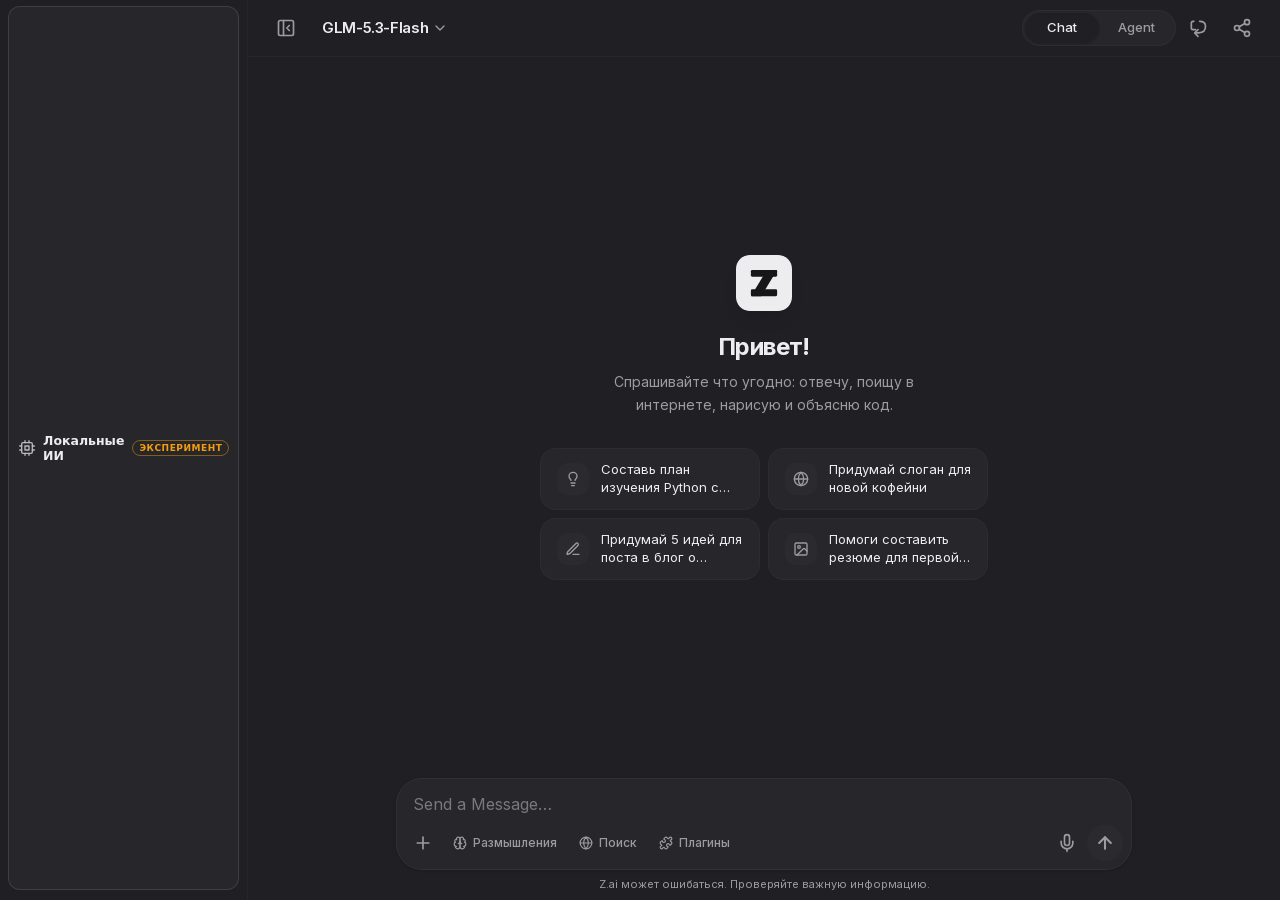
==== commit 2ff0ae44: "v20: анти-мигание меню и подсказок, баг «Быстрое остаётся», подсказки раз в 3 часа, «Ещё» в плагинах" ====
--- a/index.html
+++ b/index.html
@@ -1 +1 @@
-<!DOCTYPE html><!--lP8f8WKboZcvRfP_M4YXX--><html lang="ru"><head><meta charSet="utf-8"/><meta name="viewport" content="width=device-width, initial-scale=1, maximum-scale=1, viewport-fit=cover, interactive-widget=resizes-content"/><link rel="preload" href="/_next/static/media/83afe278b6a6bb3c-s.p.3a6ba036.woff2" as="font" crossorigin="" type="font/woff2"/><link rel="preload" href="/_next/static/media/9c72aa0f40e4eef8-s.p.18a48cbc.woff2" as="font" crossorigin="" type="font/woff2"/><link rel="stylesheet" href="/_next/static/chunks/fb846ce9725e7ab9.css" data-precedence="next"/><link rel="stylesheet" href="/_next/static/chunks/ff6df49542fda8ba.css" data-precedence="next"/><link rel="preload" as="script" fetchPriority="low" href="/_next/static/chunks/786dca262d025f5f.js"/><script src="/_next/static/chunks/9a9aa2ad4cd0af8f.js" async=""></script><script src="/_next/static/chunks/05f6a547675409a8.js" async=""></script><script src="/_next/static/chunks/turbopack-af562b177c5a9201.js" async=""></script><script src="/_next/static/chunks/faf623f99a4e5a36.js" async=""></script><script src="/_next/static/chunks/28f1d545190c4591.js" async=""></script><script src="/_next/static/chunks/c4c79d5d0b280aeb.js" async=""></script><script src="/_next/static/chunks/d5f5ee717ae95f19.js" async=""></script><script src="/_next/static/chunks/33fd558c750c87d5.js" async=""></script><meta name="next-size-adjust" content=""/><meta name="theme-color" media="(prefers-color-scheme: dark)" content="#17171a"/><meta name="theme-color" media="(prefers-color-scheme: light)" content="#ffffff"/><title>Z.ai — AI Chatbot &amp; Agent powered by GLM</title><meta name="description" content="Z.ai на твоём телефоне: чат с GLM-5.3, Agent, выбор модели, размышления, поиск и картинки. Оптимизировано для мобильного, устанавливается как приложение."/><meta name="application-name" content="Z.ai"/><link rel="manifest" href="/manifest.json"/><meta name="keywords" content="Z.ai,GLM,AI чат,ассистент,агент,нейросеть"/><meta name="format-detection" content="telephone=no"/><meta name="mobile-web-app-capable" content="yes"/><meta name="apple-mobile-web-app-title" content="Z.ai"/><meta name="apple-mobile-web-app-status-bar-style" content="black-translucent"/><meta property="og:title" content="Z.ai — AI Chatbot &amp; Agent powered by GLM"/><meta property="og:description" content="Чат с GLM-5.3 / 5.2 / Flash, режим агента, оптимизация под телефон."/><meta property="og:locale" content="ru_RU"/><meta property="og:type" content="website"/><meta name="twitter:card" content="summary"/><meta name="twitter:title" content="Z.ai — AI Chatbot &amp; Agent powered by GLM"/><meta name="twitter:description" content="Чат с GLM-5.3 / 5.2 / Flash, режим агента, оптимизация под телефон."/><link rel="icon" href="/favicon.png" sizes="64x64" type="image/png"/><link rel="icon" href="/icons/icon-192.png" sizes="192x192" type="image/png"/><link rel="apple-touch-icon" href="/icons/apple-touch-icon.png"/><link rel="stylesheet" href="/css/v16x.css?v=19"/><script src="/js/v16x.js?v=19" defer=""></script><script src="/_next/static/chunks/a6dad97d9634a72d.js" noModule=""></script></head><body class="inter_46b0ff47-module__fANJgG__variable font-sans antialiased bg-background text-foreground"><div hidden=""><!--$--><!--/$--></div><script>((a,b,c,d,e,f,g,h)=>{let i=document.documentElement,j=["light","dark"];function k(b){var c;(Array.isArray(a)?a:[a]).forEach(a=>{let c="class"===a,d=c&&f?e.map(a=>f[a]||a):e;c?(i.classList.remove(...d),i.classList.add(f&&f[b]?f[b]:b)):i.setAttribute(a,b)}),c=b,h&&j.includes(c)&&(i.style.colorScheme=c)}if(d)k(d);else try{let a=localStorage.getItem(b)||c,d=g&&"system"===a?window.matchMedia("(prefers-color-scheme: dark)").matches?"dark":"light":a;k(d)}catch(a){}})("class","theme","dark",null,["light","dark"],null,true,true)</script><div class="flex h-dvh overflow-hidden text-foreground"><aside class="hidden shrink-0 overflow-hidden border-r border-sidebar-border transition-[width] duration-200 ease-out md:flex" style="width:248px"><div class="flex h-full w-full min-w-0 flex-col overflow-hidden bg-sidebar"><div class="flex items-center gap-2.5 px-4 pb-2 pt-4"><svg viewBox="0 0 512 512" class="h-7 w-7 shrink-0" aria-hidden="true" focusable="false"><rect width="512" height="512" rx="112" class="fill-primary"></rect><g class="fill-primary-foreground"><rect x="136" y="136" width="240" height="62" rx="12"></rect><rect x="136" y="314" width="240" height="62" rx="12"></rect><path d="M282 136 H376 L230 376 H136 Z"></path></g></svg><span class="text-[17px] font-semibold tracking-tight">Z.ai</span></div><div class="space-y-0.5 px-3"><button class="flex h-10 w-full items-center gap-2.5 rounded-lg px-2.5 text-sm font-medium transition-colors bg-sidebar-accent text-sidebar-accent-foreground" type="button"><svg xmlns="http://www.w3.org/2000/svg" width="24" height="24" viewBox="0 0 24 24" fill="none" stroke="currentColor" stroke-width="2" stroke-linecap="round" stroke-linejoin="round" class="lucide lucide-square-pen h-4 w-4 shrink-0" aria-hidden="true"><path d="M12 3H5a2 2 0 0 0-2 2v14a2 2 0 0 0 2 2h14a2 2 0 0 0 2-2v-7"></path><path d="M18.375 2.625a1 1 0 0 1 3 3l-9.013 9.014a2 2 0 0 1-.853.505l-2.873.84a.5.5 0 0 1-.62-.62l.84-2.873a2 2 0 0 1 .506-.852z"></path></svg>Chat</button><button class="flex h-10 w-full items-center gap-2.5 rounded-lg px-2.5 text-sm font-medium transition-colors text-sidebar-foreground/80 hover:bg-sidebar-accent/60" type="button"><svg xmlns="http://www.w3.org/2000/svg" width="24" height="24" viewBox="0 0 24 24" fill="none" stroke="currentColor" stroke-width="2" stroke-linecap="round" stroke-linejoin="round" class="lucide lucide-bot h-4 w-4 shrink-0" aria-hidden="true"><path d="M12 8V4H8"></path><rect width="16" height="12" x="4" y="8" rx="2"></rect><path d="M2 14h2"></path><path d="M20 14h2"></path><path d="M15 13v2"></path><path d="M9 13v2"></path></svg>Agent</button></div><div class="mt-3 space-y-0.5 px-3"><button type="button" class="flex h-9 w-full items-center gap-2.5 rounded-lg px-2.5 text-[13px] text-sidebar-foreground/80 transition-colors hover:bg-sidebar-accent/60"><svg xmlns="http://www.w3.org/2000/svg" width="24" height="24" viewBox="0 0 24 24" fill="none" stroke="currentColor" stroke-width="2" stroke-linecap="round" stroke-linejoin="round" class="lucide lucide-plus h-4 w-4 shrink-0" aria-hidden="true"><path d="M5 12h14"></path><path d="M12 5v14"></path></svg>Новый чат</button></div><p class="mt-4 px-4 pb-1 text-[11px] font-semibold uppercase tracking-wider text-sidebar-foreground/40">Чаты</p><div class="nice-scroll min-h-0 flex-1 space-y-0.5 overflow-y-auto overscroll-contain px-3 pb-2"><p class="px-2.5 py-6 text-[13px] leading-relaxed text-sidebar-foreground/40">Чатов пока нет.</p></div><div class="flex items-center gap-2.5 border-t border-sidebar-border px-4 py-3" style="padding-bottom:calc(0.75rem + env(safe-area-inset-bottom))"><span class="flex h-8 w-8 shrink-0 items-center justify-center rounded-full text-[13px] font-semibold text-white bg-muted-foreground/50">Г</span><button class="min-w-0 flex-1 text-left" type="button" aria-label="Аккаунт Z.ai"><p class="truncate text-[13px] font-medium">Гость</p><p class="truncate text-[11px] leading-none text-sidebar-foreground/45">Нажмите, чтобы войти в аккаунт</p></button><button aria-label="Войти в аккаунт Z.ai" class="flex h-9 w-9 shrink-0 items-center justify-center rounded-lg text-sidebar-foreground/60 transition-colors hover:bg-sidebar-accent hover:text-sidebar-foreground"><svg xmlns="http://www.w3.org/2000/svg" width="24" height="24" viewBox="0 0 24 24" fill="none" stroke="currentColor" stroke-width="2" stroke-linecap="round" stroke-linejoin="round" class="lucide lucide-log-in h-4 w-4" aria-hidden="true"><path d="m10 17 5-5-5-5"></path><path d="M15 12H3"></path><path d="M15 3h4a2 2 0 0 1 2 2v14a2 2 0 0 1-2 2h-4"></path></svg></button></div></div></aside><div class="flex min-w-0 flex-1 flex-col"><header class="sticky top-0 z-40 border-b border-border/40 bg-background" style="padding-top:env(safe-area-inset-top)"><div class="flex h-14 w-full items-center gap-1 px-2 sm:px-4"><button aria-label="Открыть меню" class="flex h-11 w-11 shrink-0 items-center justify-center rounded-xl text-muted-foreground transition-colors hover:bg-muted hover:text-foreground active:scale-90 md:hidden"><svg xmlns="http://www.w3.org/2000/svg" width="24" height="24" viewBox="0 0 24 24" fill="none" stroke="currentColor" stroke-width="2" stroke-linecap="round" stroke-linejoin="round" class="lucide lucide-menu h-5 w-5" aria-hidden="true"><path d="M4 12h16"></path><path d="M4 18h16"></path><path d="M4 6h16"></path></svg></button><button aria-label="Скрыть левую панель" class="hidden h-11 w-11 shrink-0 items-center justify-center rounded-xl text-muted-foreground transition-colors hover:bg-muted hover:text-foreground active:scale-90 md:flex"><svg xmlns="http://www.w3.org/2000/svg" width="24" height="24" viewBox="0 0 24 24" fill="none" stroke="currentColor" stroke-width="2" stroke-linecap="round" stroke-linejoin="round" class="lucide lucide-panel-left-close h-5 w-5" aria-hidden="true"><rect width="18" height="18" x="3" y="3" rx="2"></rect><path d="M9 3v18"></path><path d="m16 15-3-3 3-3"></path></svg></button><button class="flex h-10 min-w-0 items-center gap-1 rounded-xl px-2.5 transition-colors hover:bg-muted active:scale-[0.98]" aria-label="Выбрать модель" type="button" id="radix-_R_365fdb_" aria-haspopup="menu" aria-expanded="false" data-state="closed" data-slot="dropdown-menu-trigger"><span class="truncate text-[15px] font-semibold tracking-tight">GLM-5.3-Flash</span><svg xmlns="http://www.w3.org/2000/svg" width="24" height="24" viewBox="0 0 24 24" fill="none" stroke="currentColor" stroke-width="2" stroke-linecap="round" stroke-linejoin="round" class="lucide lucide-chevron-down h-4 w-4 shrink-0 text-muted-foreground" aria-hidden="true"><path d="m6 9 6 6 6-6"></path></svg></button><div class="ml-auto flex items-center gap-1"><div role="tablist" aria-label="Раздел Chat или Agent" class="relative flex h-9 shrink-0 items-center rounded-full border border-border/70 bg-muted/70 p-0.5"><span aria-hidden="true" class="absolute bottom-0.5 left-0.5 top-0.5 w-[74px] rounded-full bg-background shadow-sm transition-transform duration-200 ease-out" style="transform:translateX(0)"></span><button role="tab" aria-selected="true" class="relative z-10 h-8 w-[74px] rounded-full text-[13px] font-medium transition-colors text-foreground" type="button">Chat</button><button role="tab" aria-selected="false" class="relative z-10 h-8 w-[74px] rounded-full text-[13px] font-medium transition-colors text-muted-foreground hover:text-foreground" type="button">Agent</button></div><button aria-label="Новый чат" class="flex h-11 w-11 items-center justify-center rounded-xl text-muted-foreground transition-colors hover:bg-muted hover:text-foreground active:scale-90"><svg xmlns="http://www.w3.org/2000/svg" width="24" height="24" viewBox="0 0 24 24" fill="none" stroke="currentColor" stroke-width="2" stroke-linecap="round" stroke-linejoin="round" class="lucide lucide-square-pen h-5 w-5" aria-hidden="true"><path d="M12 3H5a2 2 0 0 0-2 2v14a2 2 0 0 0 2 2h14a2 2 0 0 0 2-2v-7"></path><path d="M18.375 2.625a1 1 0 0 1 3 3l-9.013 9.014a2 2 0 0 1-.853.505l-2.873.84a.5.5 0 0 1-.62-.62l.84-2.873a2 2 0 0 1 .506-.852z"></path></svg></button></div></div></header><main class="nice-scroll relative flex-1 overflow-y-auto overscroll-contain"><div class="flex min-h-full flex-col items-center justify-center px-4 py-10"><svg viewBox="0 0 512 512" class="msg-in h-14 w-14 rounded-[14px] shadow-lg shadow-black/10" aria-hidden="true" focusable="false"><rect width="512" height="512" rx="112" class="fill-primary"></rect><g class="fill-primary-foreground"><rect x="136" y="136" width="240" height="62" rx="12"></rect><rect x="136" y="314" width="240" height="62" rx="12"></rect><path d="M282 136 H376 L230 376 H136 Z"></path></g></svg><h1 class="msg-in mt-5 text-center text-2xl font-bold tracking-tight [animation-delay:60ms]">Привет!</h1><p class="msg-in mt-2 max-w-xs text-center text-sm leading-relaxed text-muted-foreground [animation-delay:120ms]">Спрашивайте что угодно: отвечу, поищу в интернете, нарисую и объясню код.</p><div class="msg-in mt-8 grid w-full max-w-md grid-cols-1 gap-2 [animation-delay:180ms] sm:grid-cols-2"><button class="flex min-h-14 items-center gap-3 rounded-2xl border border-border/70 bg-card px-4 py-3 text-left text-[13px] leading-snug text-foreground transition-all hover:bg-muted active:scale-[0.98]"><span class="flex h-8 w-8 shrink-0 items-center justify-center rounded-lg bg-muted"><svg xmlns="http://www.w3.org/2000/svg" width="24" height="24" viewBox="0 0 24 24" fill="none" stroke="currentColor" stroke-width="2" stroke-linecap="round" stroke-linejoin="round" class="lucide lucide-lightbulb h-4 w-4 text-muted-foreground" aria-hidden="true"><path d="M15 14c.2-1 .7-1.7 1.5-2.5 1-.9 1.5-2.2 1.5-3.5A6 6 0 0 0 6 8c0 1 .2 2.2 1.5 3.5.7.7 1.3 1.5 1.5 2.5"></path><path d="M9 18h6"></path><path d="M10 22h4"></path></svg></span><span class="line-clamp-2">Объясни, как работают нейросети, простыми словами</span></button><button class="flex min-h-14 items-center gap-3 rounded-2xl border border-border/70 bg-card px-4 py-3 text-left text-[13px] leading-snug text-foreground transition-all hover:bg-muted active:scale-[0.98]"><span class="flex h-8 w-8 shrink-0 items-center justify-center rounded-lg bg-muted"><svg xmlns="http://www.w3.org/2000/svg" width="24" height="24" viewBox="0 0 24 24" fill="none" stroke="currentColor" stroke-width="2" stroke-linecap="round" stroke-linejoin="round" class="lucide lucide-globe h-4 w-4 text-muted-foreground" aria-hidden="true"><circle cx="12" cy="12" r="10"></circle><path d="M12 2a14.5 14.5 0 0 0 0 20 14.5 14.5 0 0 0 0-20"></path><path d="M2 12h20"></path></svg></span><span class="line-clamp-2">Что нового в мире технологий? Включи поиск и расскажи</span></button><button class="flex min-h-14 items-center gap-3 rounded-2xl border border-border/70 bg-card px-4 py-3 text-left text-[13px] leading-snug text-foreground transition-all hover:bg-muted active:scale-[0.98]"><span class="flex h-8 w-8 shrink-0 items-center justify-center rounded-lg bg-muted"><svg xmlns="http://www.w3.org/2000/svg" width="24" height="24" viewBox="0 0 24 24" fill="none" stroke="currentColor" stroke-width="2" stroke-linecap="round" stroke-linejoin="round" class="lucide lucide-pen-line h-4 w-4 text-muted-foreground" aria-hidden="true"><path d="M12 20h9"></path><path d="M16.376 3.622a1 1 0 0 1 3.002 3.002L7.368 18.635a2 2 0 0 1-.855.506l-2.872.838a.5.5 0 0 1-.62-.62l.838-2.872a2 2 0 0 1 .506-.854z"></path></svg></span><span class="line-clamp-2">Составь план тренировок на неделю для новичка</span></button><button class="flex min-h-14 items-center gap-3 rounded-2xl border border-border/70 bg-card px-4 py-3 text-left text-[13px] leading-snug text-foreground transition-all hover:bg-muted active:scale-[0.98]"><span class="flex h-8 w-8 shrink-0 items-center justify-center rounded-lg bg-muted"><svg xmlns="http://www.w3.org/2000/svg" width="24" height="24" viewBox="0 0 24 24" fill="none" stroke="currentColor" stroke-width="2" stroke-linecap="round" stroke-linejoin="round" class="lucide lucide-image h-4 w-4 text-muted-foreground" aria-hidden="true"><rect width="18" height="18" x="3" y="3" rx="2" ry="2"></rect><circle cx="9" cy="9" r="2"></circle><path d="m21 15-3.086-3.086a2 2 0 0 0-2.828 0L6 21"></path></svg></span><span class="line-clamp-2">Нарисуй кота-космонавта в открытом космосе</span></button></div></div></main><footer class="relative z-10"><div class="bg-background"><div class="mx-auto w-full max-w-3xl px-3 pb-2 sm:px-4" style="padding-bottom:calc(0.5rem + env(safe-area-inset-bottom))"><div class="input-glow rounded-[26px] border border-border bg-card shadow-sm transition-colors"><textarea rows="1" enterKeyHint="send" placeholder="Send a Message…" aria-label="Сообщение для ИИ" maxLength="8000" class="w-full resize-none bg-transparent px-4 pb-1 pt-3.5 text-base leading-snug text-foreground placeholder:text-muted-foreground/70 focus-visible:outline-none disabled:opacity-60" style="max-height:160px"></textarea><div class="flex items-center gap-0.5 px-2 pb-2"><button aria-label="Прикрепить" aria-expanded="false" class="flex h-9 w-9 shrink-0 items-center justify-center rounded-full text-muted-foreground transition-all hover:bg-muted hover:text-foreground active:scale-90 disabled:opacity-50" type="button" aria-haspopup="dialog" aria-controls="radix-_R_t6i5fdb_" data-state="closed" data-slot="popover-trigger"><svg xmlns="http://www.w3.org/2000/svg" width="24" height="24" viewBox="0 0 24 24" fill="none" stroke="currentColor" stroke-width="2" stroke-linecap="round" stroke-linejoin="round" class="lucide lucide-plus h-5 w-5" aria-hidden="true"><path d="M5 12h14"></path><path d="M12 5v14"></path></svg></button><button aria-label="Уровень размышлений" class="flex h-8 shrink-0 items-center gap-1.5 rounded-full px-2.5 text-xs font-medium transition-all active:scale-95 text-muted-foreground hover:bg-muted hover:text-foreground" type="button" aria-haspopup="dialog" aria-expanded="false" aria-controls="radix-_R_1d6i5fdb_" data-state="closed" data-slot="popover-trigger"><svg xmlns="http://www.w3.org/2000/svg" width="24" height="24" viewBox="0 0 24 24" fill="none" stroke="currentColor" stroke-width="2" stroke-linecap="round" stroke-linejoin="round" class="lucide lucide-brain h-3.5 w-3.5" aria-hidden="true"><path d="M12 5a3 3 0 1 0-5.997.125 4 4 0 0 0-2.526 5.77 4 4 0 0 0 .556 6.588A4 4 0 1 0 12 18Z"></path><path d="M12 5a3 3 0 1 1 5.997.125 4 4 0 0 1 2.526 5.77 4 4 0 0 1-.556 6.588A4 4 0 1 1 12 18Z"></path><path d="M15 13a4.5 4.5 0 0 1-3-4 4.5 4.5 0 0 1-3 4"></path><path d="M17.599 6.5a3 3 0 0 0 .399-1.375"></path><path d="M6.003 5.125A3 3 0 0 0 6.401 6.5"></path><path d="M3.477 10.896a4 4 0 0 1 .585-.396"></path><path d="M19.938 10.5a4 4 0 0 1 .585.396"></path><path d="M6 18a4 4 0 0 1-1.967-.516"></path><path d="M19.967 17.484A4 4 0 0 1 18 18"></path></svg>Размышления</button><button aria-pressed="false" class="flex h-8 shrink-0 items-center gap-1.5 rounded-full px-2.5 text-xs font-medium transition-all active:scale-95 text-muted-foreground hover:bg-muted hover:text-foreground"><svg xmlns="http://www.w3.org/2000/svg" width="24" height="24" viewBox="0 0 24 24" fill="none" stroke="currentColor" stroke-width="2" stroke-linecap="round" stroke-linejoin="round" class="lucide lucide-globe h-3.5 w-3.5" aria-hidden="true"><circle cx="12" cy="12" r="10"></circle><path d="M12 2a14.5 14.5 0 0 0 0 20 14.5 14.5 0 0 0 0-20"></path><path d="M2 12h20"></path></svg>Поиск</button><button aria-label="Плагины" aria-expanded="false" class="flex h-8 shrink-0 items-center gap-1.5 rounded-full px-2.5 text-xs font-medium transition-all active:scale-95 text-muted-foreground hover:bg-muted hover:text-foreground"><svg xmlns="http://www.w3.org/2000/svg" width="24" height="24" viewBox="0 0 24 24" fill="none" stroke="currentColor" stroke-width="2" stroke-linecap="round" stroke-linejoin="round" class="lucide lucide-puzzle h-3.5 w-3.5" aria-hidden="true"><path d="M15.39 4.39a1 1 0 0 0 1.68-.474 2.5 2.5 0 1 1 3.014 3.015 1 1 0 0 0-.474 1.68l1.683 1.682a2.414 2.414 0 0 1 0 3.414L19.61 15.39a1 1 0 0 1-1.68-.474 2.5 2.5 0 1 0-3.014 3.015 1 1 0 0 1 .474 1.68l-1.683 1.682a2.414 2.414 0 0 1-3.414 0L8.61 19.61a1 1 0 0 0-1.68.474 2.5 2.5 0 1 1-3.014-3.015 1 1 0 0 0 .474-1.68l-1.683-1.682a2.414 2.414 0 0 1 0-3.414L4.39 8.61a1 1 0 0 1 1.68.474 2.5 2.5 0 1 0 3.014-3.015 1 1 0 0 1-.474-1.68l1.683-1.682a2.414 2.414 0 0 1 3.414 0z"></path></svg>Плагины</button><span class="ml-auto"></span><button aria-label="Голосовой ввод" class="flex h-9 w-9 shrink-0 items-center justify-center rounded-full text-muted-foreground transition-all hover:bg-muted hover:text-foreground active:scale-90 disabled:opacity-50 "><svg xmlns="http://www.w3.org/2000/svg" width="24" height="24" viewBox="0 0 24 24" fill="none" stroke="currentColor" stroke-width="2" stroke-linecap="round" stroke-linejoin="round" class="lucide lucide-mic h-5 w-5" aria-hidden="true"><path d="M12 19v3"></path><path d="M19 10v2a7 7 0 0 1-14 0v-2"></path><rect x="9" y="2" width="6" height="13" rx="3"></rect></svg></button><button disabled="" aria-label="Отправить сообщение" class="flex h-9 w-9 shrink-0 items-center justify-center rounded-full bg-primary text-primary-foreground transition-all hover:opacity-80 active:scale-90 disabled:bg-muted disabled:text-muted-foreground"><svg xmlns="http://www.w3.org/2000/svg" width="24" height="24" viewBox="0 0 24 24" fill="none" stroke="currentColor" stroke-width="2.5" stroke-linecap="round" stroke-linejoin="round" class="lucide lucide-arrow-up h-5 w-5" aria-hidden="true"><path d="m5 12 7-7 7 7"></path><path d="M12 19V5"></path></svg></button></div></div><p class="mt-1.5 hidden text-center text-[11px] text-muted-foreground sm:block">Z.ai может ошибаться. Проверяйте важную информацию.</p></div><input type="file" accept="image/*" capture="environment" class="hidden"/><input type="file" accept="image/*,video/*" multiple="" class="hidden"/><input type="file" multiple="" class="hidden"/></div></footer></div></div><!--$--><!--/$--><div role="region" aria-label="Notifications (F8)" tabindex="-1" style="pointer-events:none"><ol tabindex="-1" class="fixed top-0 z-[100] flex max-h-screen w-full flex-col-reverse p-4 sm:bottom-0 sm:right-0 sm:top-auto sm:flex-col md:max-w-[420px]"></ol></div><script src="/_next/static/chunks/786dca262d025f5f.js" id="_R_" async=""></script><script>(self.__next_f=self.__next_f||[]).push([0])</script><script>self.__next_f.push([1,"1:\"$Sreact.fragment\"\n2:I[63178,[\"/_next/static/chunks/faf623f99a4e5a36.js\",\"/_next/static/chunks/28f1d545190c4591.js\"],\"ThemeProvider\"]\n3:I[39756,[\"/_next/static/chunks/c4c79d5d0b280aeb.js\"],\"default\"]\n4:I[37457,[\"/_next/static/chunks/c4c79d5d0b280aeb.js\"],\"default\"]\n5:I[77855,[\"/_next/static/chunks/faf623f99a4e5a36.js\",\"/_next/static/chunks/28f1d545190c4591.js\"],\"Toaster\"]\n6:I[47257,[\"/_next/static/chunks/c4c79d5d0b280aeb.js\"],\"ClientPageRoot\"]\n7:I[52683,[\"/_next/static/chunks/faf623f99a4e5a36.js\",\"/_next/static/chunks/28f1d545190c4591.js\",\"/_next/static/chunks/d5f5ee717ae95f19.js\",\"/_next/static/chunks/33fd558c750c87d5.js\"],\"default\"]\na:I[97367,[\"/_next/static/chunks/c4c79d5d0b280aeb.js\"],\"OutletBoundary\"]\nb:\"$Sreact.suspense\"\nd:I[97367,[\"/_next/static/chunks/c4c79d5d0b280aeb.js\"],\"ViewportBoundary\"]\nf:I[97367,[\"/_next/static/chunks/c4c79d5d0b280aeb.js\"],\"MetadataBoundary\"]\n11:I[68027,[\"/_next/static/chunks/c4c79d5d0b280aeb.js\"],\"default\"]\n:HL[\"/_next/static/chunks/fb846ce9725e7ab9.css\",\"style\"]\n:HL[\"/_next/static/chunks/ff6df49542fda8ba.css\",\"style\"]\n:HL[\"/_next/static/media/83afe278b6a6bb3c-s.p.3a6ba036.woff2\",\"font\",{\"crossOrigin\":\"\",\"type\":\"font/woff2\"}]\n:HL[\"/_next/static/media/9c72aa0f40e4eef8-s.p.18a48cbc.woff2\",\"font\",{\"crossOrigin\":\"\",\"type\":\"font/woff2\"}]\n"])</script><script>self.__next_f.push([1,"0:{\"P\":null,\"b\":\"lP8f8WKboZcvRfP_M4YXX\",\"c\":[\"\",\"\"],\"q\":\"\",\"i\":false,\"f\":[[[\"\",{\"children\":[\"__PAGE__\",{}]},\"$undefined\",\"$undefined\",true],[[\"$\",\"$1\",\"c\",{\"children\":[[[\"$\",\"link\",\"0\",{\"rel\":\"stylesheet\",\"href\":\"/_next/static/chunks/fb846ce9725e7ab9.css\",\"precedence\":\"next\",\"crossOrigin\":\"$undefined\",\"nonce\":\"$undefined\"}],[\"$\",\"link\",\"1\",{\"rel\":\"stylesheet\",\"href\":\"/_next/static/chunks/ff6df49542fda8ba.css\",\"precedence\":\"next\",\"crossOrigin\":\"$undefined\",\"nonce\":\"$undefined\"}],[\"$\",\"script\",\"script-0\",{\"src\":\"/_next/static/chunks/faf623f99a4e5a36.js\",\"async\":true,\"nonce\":\"$undefined\"}],[\"$\",\"script\",\"script-1\",{\"src\":\"/_next/static/chunks/28f1d545190c4591.js\",\"async\":true,\"nonce\":\"$undefined\"}]],[\"$\",\"html\",null,{\"lang\":\"ru\",\"suppressHydrationWarning\":true,\"children\":[\"$\",\"body\",null,{\"className\":\"inter_46b0ff47-module__fANJgG__variable font-sans antialiased bg-background text-foreground\",\"children\":[\"$\",\"$L2\",null,{\"attribute\":\"class\",\"defaultTheme\":\"dark\",\"enableSystem\":true,\"disableTransitionOnChange\":true,\"children\":[[\"$\",\"$L3\",null,{\"parallelRouterKey\":\"children\",\"error\":\"$undefined\",\"errorStyles\":\"$undefined\",\"errorScripts\":\"$undefined\",\"template\":[\"$\",\"$L4\",null,{}],\"templateStyles\":\"$undefined\",\"templateScripts\":\"$undefined\",\"notFound\":[[[\"$\",\"title\",null,{\"children\":\"404: This page could not be found.\"}],[\"$\",\"div\",null,{\"style\":{\"fontFamily\":\"system-ui,\\\"Segoe UI\\\",Roboto,Helvetica,Arial,sans-serif,\\\"Apple Color Emoji\\\",\\\"Segoe UI Emoji\\\"\",\"height\":\"100vh\",\"textAlign\":\"center\",\"display\":\"flex\",\"flexDirection\":\"column\",\"alignItems\":\"center\",\"justifyContent\":\"center\"},\"children\":[\"$\",\"div\",null,{\"children\":[[\"$\",\"style\",null,{\"dangerouslySetInnerHTML\":{\"__html\":\"body{color:#000;background:#fff;margin:0}.next-error-h1{border-right:1px solid rgba(0,0,0,.3)}@media (prefers-color-scheme:dark){body{color:#fff;background:#000}.next-error-h1{border-right:1px solid rgba(255,255,255,.3)}}\"}}],[\"$\",\"h1\",null,{\"className\":\"next-error-h1\",\"style\":{\"display\":\"inline-block\",\"margin\":\"0 20px 0 0\",\"padding\":\"0 23px 0 0\",\"fontSize\":24,\"fontWeight\":500,\"verticalAlign\":\"top\",\"lineHeight\":\"49px\"},\"children\":404}],[\"$\",\"div\",null,{\"style\":{\"display\":\"inline-block\"},\"children\":[\"$\",\"h2\",null,{\"style\":{\"fontSize\":14,\"fontWeight\":400,\"lineHeight\":\"49px\",\"margin\":0},\"children\":\"This page could not be found.\"}]}]]}]}]],[]],\"forbidden\":\"$undefined\",\"unauthorized\":\"$undefined\"}],[\"$\",\"$L5\",null,{}]]}]}]}]]}],{\"children\":[[\"$\",\"$1\",\"c\",{\"children\":[[\"$\",\"$L6\",null,{\"Component\":\"$7\",\"serverProvidedParams\":{\"searchParams\":{},\"params\":{},\"promises\":[\"$@8\",\"$@9\"]}}],[[\"$\",\"script\",\"script-0\",{\"src\":\"/_next/static/chunks/d5f5ee717ae95f19.js\",\"async\":true,\"nonce\":\"$undefined\"}],[\"$\",\"script\",\"script-1\",{\"src\":\"/_next/static/chunks/33fd558c750c87d5.js\",\"async\":true,\"nonce\":\"$undefined\"}]],[\"$\",\"$La\",null,{\"children\":[\"$\",\"$b\",null,{\"name\":\"Next.MetadataOutlet\",\"children\":\"$@c\"}]}]]}],{},null,false,false]},null,false,false],[\"$\",\"$1\",\"h\",{\"children\":[null,[\"$\",\"$Ld\",null,{\"children\":\"$Le\"}],[\"$\",\"div\",null,{\"hidden\":true,\"children\":[\"$\",\"$Lf\",null,{\"children\":[\"$\",\"$b\",null,{\"name\":\"Next.Metadata\",\"children\":\"$L10\"}]}]}],[\"$\",\"meta\",null,{\"name\":\"next-size-adjust\",\"content\":\"\"}]]}],false]],\"m\":\"$undefined\",\"G\":[\"$11\",[]],\"S\":true}\n"])</script><script>self.__next_f.push([1,"8:{}\n9:\"$0:f:0:1:1:children:0:props:children:0:props:serverProvidedParams:params\"\n"])</script><script>self.__next_f.push([1,"e:[[\"$\",\"meta\",\"0\",{\"charSet\":\"utf-8\"}],[\"$\",\"meta\",\"1\",{\"name\":\"viewport\",\"content\":\"width=device-width, initial-scale=1, maximum-scale=1, viewport-fit=cover, interactive-widget=resizes-content\"}],[\"$\",\"meta\",\"2\",{\"name\":\"theme-color\",\"media\":\"(prefers-color-scheme: dark)\",\"content\":\"#17171a\"}],[\"$\",\"meta\",\"3\",{\"name\":\"theme-color\",\"media\":\"(prefers-color-scheme: light)\",\"content\":\"#ffffff\"}]]\n"])</script><script>self.__next_f.push([1,"12:I[27201,[\"/_next/static/chunks/c4c79d5d0b280aeb.js\"],\"IconMark\"]\nc:null\n"])</script><script>self.__next_f.push([1,"10:[[\"$\",\"title\",\"0\",{\"children\":\"Z.ai — AI Chatbot \u0026 Agent powered by GLM\"}],[\"$\",\"meta\",\"1\",{\"name\":\"description\",\"content\":\"Z.ai на твоём телефоне: чат с GLM-5.3, Agent, выбор модели, размышления, поиск и картинки. Оптимизировано для мобильного, устанавливается как приложение.\"}],[\"$\",\"meta\",\"2\",{\"name\":\"application-name\",\"content\":\"Z.ai\"}],[\"$\",\"link\",\"3\",{\"rel\":\"manifest\",\"href\":\"/manifest.json\",\"crossOrigin\":\"$undefined\"}],[\"$\",\"meta\",\"4\",{\"name\":\"keywords\",\"content\":\"Z.ai,GLM,AI чат,ассистент,агент,нейросеть\"}],[\"$\",\"meta\",\"5\",{\"name\":\"format-detection\",\"content\":\"telephone=no\"}],[\"$\",\"meta\",\"6\",{\"name\":\"mobile-web-app-capable\",\"content\":\"yes\"}],[\"$\",\"meta\",\"7\",{\"name\":\"apple-mobile-web-app-title\",\"content\":\"Z.ai\"}],[\"$\",\"meta\",\"8\",{\"name\":\"apple-mobile-web-app-status-bar-style\",\"content\":\"black-translucent\"}],[\"$\",\"meta\",\"9\",{\"property\":\"og:title\",\"content\":\"Z.ai — AI Chatbot \u0026 Agent powered by GLM\"}],[\"$\",\"meta\",\"10\",{\"property\":\"og:description\",\"content\":\"Чат с GLM-5.3 / 5.2 / Flash, режим агента, оптимизация под телефон.\"}],[\"$\",\"meta\",\"11\",{\"property\":\"og:locale\",\"content\":\"ru_RU\"}],[\"$\",\"meta\",\"12\",{\"property\":\"og:type\",\"content\":\"website\"}],[\"$\",\"meta\",\"13\",{\"name\":\"twitter:card\",\"content\":\"summary\"}],[\"$\",\"meta\",\"14\",{\"name\":\"twitter:title\",\"content\":\"Z.ai — AI Chatbot \u0026 Agent powered by GLM\"}],[\"$\",\"meta\",\"15\",{\"name\":\"twitter:description\",\"content\":\"Чат с GLM-5.3 / 5.2 / Flash, режим агента, оптимизация под телефон.\"}],[\"$\",\"link\",\"16\",{\"rel\":\"icon\",\"href\":\"/favicon.png\",\"sizes\":\"64x64\",\"type\":\"image/png\"}],[\"$\",\"link\",\"17\",{\"rel\":\"icon\",\"href\":\"/icons/icon-192.png\",\"sizes\":\"192x192\",\"type\":\"image/png\"}],[\"$\",\"link\",\"18\",{\"rel\":\"apple-touch-icon\",\"href\":\"/icons/apple-touch-icon.png\"}],[\"$\",\"$L12\",\"19\",{}]]\n"])</script></body></html>+<!DOCTYPE html><!--lP8f8WKboZcvRfP_M4YXX--><html lang="ru"><head><meta charSet="utf-8"/><meta name="viewport" content="width=device-width, initial-scale=1, maximum-scale=1, viewport-fit=cover, interactive-widget=resizes-content"/><link rel="preload" href="/_next/static/media/83afe278b6a6bb3c-s.p.3a6ba036.woff2" as="font" crossorigin="" type="font/woff2"/><link rel="preload" href="/_next/static/media/9c72aa0f40e4eef8-s.p.18a48cbc.woff2" as="font" crossorigin="" type="font/woff2"/><link rel="stylesheet" href="/_next/static/chunks/fb846ce9725e7ab9.css" data-precedence="next"/><link rel="stylesheet" href="/_next/static/chunks/ff6df49542fda8ba.css" data-precedence="next"/><link rel="preload" as="script" fetchPriority="low" href="/_next/static/chunks/786dca262d025f5f.js"/><script src="/_next/static/chunks/9a9aa2ad4cd0af8f.js" async=""></script><script src="/_next/static/chunks/05f6a547675409a8.js" async=""></script><script src="/_next/static/chunks/turbopack-af562b177c5a9201.js" async=""></script><script src="/_next/static/chunks/faf623f99a4e5a36.js" async=""></script><script src="/_next/static/chunks/28f1d545190c4591.js" async=""></script><script src="/_next/static/chunks/c4c79d5d0b280aeb.js" async=""></script><script src="/_next/static/chunks/d5f5ee717ae95f19.js" async=""></script><script src="/_next/static/chunks/33fd558c750c87d5.js" async=""></script><meta name="next-size-adjust" content=""/><meta name="theme-color" media="(prefers-color-scheme: dark)" content="#17171a"/><meta name="theme-color" media="(prefers-color-scheme: light)" content="#ffffff"/><title>Z.ai — AI Chatbot &amp; Agent powered by GLM</title><meta name="description" content="Z.ai на твоём телефоне: чат с GLM-5.3, Agent, выбор модели, размышления, поиск и картинки. Оптимизировано для мобильного, устанавливается как приложение."/><meta name="application-name" content="Z.ai"/><link rel="manifest" href="/manifest.json"/><meta name="keywords" content="Z.ai,GLM,AI чат,ассистент,агент,нейросеть"/><meta name="format-detection" content="telephone=no"/><meta name="mobile-web-app-capable" content="yes"/><meta name="apple-mobile-web-app-title" content="Z.ai"/><meta name="apple-mobile-web-app-status-bar-style" content="black-translucent"/><meta property="og:title" content="Z.ai — AI Chatbot &amp; Agent powered by GLM"/><meta property="og:description" content="Чат с GLM-5.3 / 5.2 / Flash, режим агента, оптимизация под телефон."/><meta property="og:locale" content="ru_RU"/><meta property="og:type" content="website"/><meta name="twitter:card" content="summary"/><meta name="twitter:title" content="Z.ai — AI Chatbot &amp; Agent powered by GLM"/><meta name="twitter:description" content="Чат с GLM-5.3 / 5.2 / Flash, режим агента, оптимизация под телефон."/><link rel="icon" href="/favicon.png" sizes="64x64" type="image/png"/><link rel="icon" href="/icons/icon-192.png" sizes="192x192" type="image/png"/><link rel="apple-touch-icon" href="/icons/apple-touch-icon.png"/><link rel="stylesheet" href="/css/v16x.css?v=20"/><script src="/js/v16x.js?v=20" defer=""></script><script src="/_next/static/chunks/a6dad97d9634a72d.js" noModule=""></script></head><body class="inter_46b0ff47-module__fANJgG__variable font-sans antialiased bg-background text-foreground"><div hidden=""><!--$--><!--/$--></div><script>((a,b,c,d,e,f,g,h)=>{let i=document.documentElement,j=["light","dark"];function k(b){var c;(Array.isArray(a)?a:[a]).forEach(a=>{let c="class"===a,d=c&&f?e.map(a=>f[a]||a):e;c?(i.classList.remove(...d),i.classList.add(f&&f[b]?f[b]:b)):i.setAttribute(a,b)}),c=b,h&&j.includes(c)&&(i.style.colorScheme=c)}if(d)k(d);else try{let a=localStorage.getItem(b)||c,d=g&&"system"===a?window.matchMedia("(prefers-color-scheme: dark)").matches?"dark":"light":a;k(d)}catch(a){}})("class","theme","dark",null,["light","dark"],null,true,true)</script><div class="flex h-dvh overflow-hidden text-foreground"><aside class="hidden shrink-0 overflow-hidden border-r border-sidebar-border transition-[width] duration-200 ease-out md:flex" style="width:248px"><div class="flex h-full w-full min-w-0 flex-col overflow-hidden bg-sidebar"><div class="flex items-center gap-2.5 px-4 pb-2 pt-4"><svg viewBox="0 0 512 512" class="h-7 w-7 shrink-0" aria-hidden="true" focusable="false"><rect width="512" height="512" rx="112" class="fill-primary"></rect><g class="fill-primary-foreground"><rect x="136" y="136" width="240" height="62" rx="12"></rect><rect x="136" y="314" width="240" height="62" rx="12"></rect><path d="M282 136 H376 L230 376 H136 Z"></path></g></svg><span class="text-[17px] font-semibold tracking-tight">Z.ai</span></div><div class="space-y-0.5 px-3"><button class="flex h-10 w-full items-center gap-2.5 rounded-lg px-2.5 text-sm font-medium transition-colors bg-sidebar-accent text-sidebar-accent-foreground" type="button"><svg xmlns="http://www.w3.org/2000/svg" width="24" height="24" viewBox="0 0 24 24" fill="none" stroke="currentColor" stroke-width="2" stroke-linecap="round" stroke-linejoin="round" class="lucide lucide-square-pen h-4 w-4 shrink-0" aria-hidden="true"><path d="M12 3H5a2 2 0 0 0-2 2v14a2 2 0 0 0 2 2h14a2 2 0 0 0 2-2v-7"></path><path d="M18.375 2.625a1 1 0 0 1 3 3l-9.013 9.014a2 2 0 0 1-.853.505l-2.873.84a.5.5 0 0 1-.62-.62l.84-2.873a2 2 0 0 1 .506-.852z"></path></svg>Chat</button><button class="flex h-10 w-full items-center gap-2.5 rounded-lg px-2.5 text-sm font-medium transition-colors text-sidebar-foreground/80 hover:bg-sidebar-accent/60" type="button"><svg xmlns="http://www.w3.org/2000/svg" width="24" height="24" viewBox="0 0 24 24" fill="none" stroke="currentColor" stroke-width="2" stroke-linecap="round" stroke-linejoin="round" class="lucide lucide-bot h-4 w-4 shrink-0" aria-hidden="true"><path d="M12 8V4H8"></path><rect width="16" height="12" x="4" y="8" rx="2"></rect><path d="M2 14h2"></path><path d="M20 14h2"></path><path d="M15 13v2"></path><path d="M9 13v2"></path></svg>Agent</button></div><div class="mt-3 space-y-0.5 px-3"><button type="button" class="flex h-9 w-full items-center gap-2.5 rounded-lg px-2.5 text-[13px] text-sidebar-foreground/80 transition-colors hover:bg-sidebar-accent/60"><svg xmlns="http://www.w3.org/2000/svg" width="24" height="24" viewBox="0 0 24 24" fill="none" stroke="currentColor" stroke-width="2" stroke-linecap="round" stroke-linejoin="round" class="lucide lucide-plus h-4 w-4 shrink-0" aria-hidden="true"><path d="M5 12h14"></path><path d="M12 5v14"></path></svg>Новый чат</button></div><p class="mt-4 px-4 pb-1 text-[11px] font-semibold uppercase tracking-wider text-sidebar-foreground/40">Чаты</p><div class="nice-scroll min-h-0 flex-1 space-y-0.5 overflow-y-auto overscroll-contain px-3 pb-2"><p class="px-2.5 py-6 text-[13px] leading-relaxed text-sidebar-foreground/40">Чатов пока нет.</p></div><div class="flex items-center gap-2.5 border-t border-sidebar-border px-4 py-3" style="padding-bottom:calc(0.75rem + env(safe-area-inset-bottom))"><span class="flex h-8 w-8 shrink-0 items-center justify-center rounded-full text-[13px] font-semibold text-white bg-muted-foreground/50">Г</span><button class="min-w-0 flex-1 text-left" type="button" aria-label="Аккаунт Z.ai"><p class="truncate text-[13px] font-medium">Гость</p><p class="truncate text-[11px] leading-none text-sidebar-foreground/45">Нажмите, чтобы войти в аккаунт</p></button><button aria-label="Войти в аккаунт Z.ai" class="flex h-9 w-9 shrink-0 items-center justify-center rounded-lg text-sidebar-foreground/60 transition-colors hover:bg-sidebar-accent hover:text-sidebar-foreground"><svg xmlns="http://www.w3.org/2000/svg" width="24" height="24" viewBox="0 0 24 24" fill="none" stroke="currentColor" stroke-width="2" stroke-linecap="round" stroke-linejoin="round" class="lucide lucide-log-in h-4 w-4" aria-hidden="true"><path d="m10 17 5-5-5-5"></path><path d="M15 12H3"></path><path d="M15 3h4a2 2 0 0 1 2 2v14a2 2 0 0 1-2 2h-4"></path></svg></button></div></div></aside><div class="flex min-w-0 flex-1 flex-col"><header class="sticky top-0 z-40 border-b border-border/40 bg-background" style="padding-top:env(safe-area-inset-top)"><div class="flex h-14 w-full items-center gap-1 px-2 sm:px-4"><button aria-label="Открыть меню" class="flex h-11 w-11 shrink-0 items-center justify-center rounded-xl text-muted-foreground transition-colors hover:bg-muted hover:text-foreground active:scale-90 md:hidden"><svg xmlns="http://www.w3.org/2000/svg" width="24" height="24" viewBox="0 0 24 24" fill="none" stroke="currentColor" stroke-width="2" stroke-linecap="round" stroke-linejoin="round" class="lucide lucide-menu h-5 w-5" aria-hidden="true"><path d="M4 12h16"></path><path d="M4 18h16"></path><path d="M4 6h16"></path></svg></button><button aria-label="Скрыть левую панель" class="hidden h-11 w-11 shrink-0 items-center justify-center rounded-xl text-muted-foreground transition-colors hover:bg-muted hover:text-foreground active:scale-90 md:flex"><svg xmlns="http://www.w3.org/2000/svg" width="24" height="24" viewBox="0 0 24 24" fill="none" stroke="currentColor" stroke-width="2" stroke-linecap="round" stroke-linejoin="round" class="lucide lucide-panel-left-close h-5 w-5" aria-hidden="true"><rect width="18" height="18" x="3" y="3" rx="2"></rect><path d="M9 3v18"></path><path d="m16 15-3-3 3-3"></path></svg></button><button class="flex h-10 min-w-0 items-center gap-1 rounded-xl px-2.5 transition-colors hover:bg-muted active:scale-[0.98]" aria-label="Выбрать модель" type="button" id="radix-_R_365fdb_" aria-haspopup="menu" aria-expanded="false" data-state="closed" data-slot="dropdown-menu-trigger"><span class="truncate text-[15px] font-semibold tracking-tight">GLM-5.3-Flash</span><svg xmlns="http://www.w3.org/2000/svg" width="24" height="24" viewBox="0 0 24 24" fill="none" stroke="currentColor" stroke-width="2" stroke-linecap="round" stroke-linejoin="round" class="lucide lucide-chevron-down h-4 w-4 shrink-0 text-muted-foreground" aria-hidden="true"><path d="m6 9 6 6 6-6"></path></svg></button><div class="ml-auto flex items-center gap-1"><div role="tablist" aria-label="Раздел Chat или Agent" class="relative flex h-9 shrink-0 items-center rounded-full border border-border/70 bg-muted/70 p-0.5"><span aria-hidden="true" class="absolute bottom-0.5 left-0.5 top-0.5 w-[74px] rounded-full bg-background shadow-sm transition-transform duration-200 ease-out" style="transform:translateX(0)"></span><button role="tab" aria-selected="true" class="relative z-10 h-8 w-[74px] rounded-full text-[13px] font-medium transition-colors text-foreground" type="button">Chat</button><button role="tab" aria-selected="false" class="relative z-10 h-8 w-[74px] rounded-full text-[13px] font-medium transition-colors text-muted-foreground hover:text-foreground" type="button">Agent</button></div><button aria-label="Новый чат" class="flex h-11 w-11 items-center justify-center rounded-xl text-muted-foreground transition-colors hover:bg-muted hover:text-foreground active:scale-90"><svg xmlns="http://www.w3.org/2000/svg" width="24" height="24" viewBox="0 0 24 24" fill="none" stroke="currentColor" stroke-width="2" stroke-linecap="round" stroke-linejoin="round" class="lucide lucide-square-pen h-5 w-5" aria-hidden="true"><path d="M12 3H5a2 2 0 0 0-2 2v14a2 2 0 0 0 2 2h14a2 2 0 0 0 2-2v-7"></path><path d="M18.375 2.625a1 1 0 0 1 3 3l-9.013 9.014a2 2 0 0 1-.853.505l-2.873.84a.5.5 0 0 1-.62-.62l.84-2.873a2 2 0 0 1 .506-.852z"></path></svg></button></div></div></header><main class="nice-scroll relative flex-1 overflow-y-auto overscroll-contain"><div class="flex min-h-full flex-col items-center justify-center px-4 py-10"><svg viewBox="0 0 512 512" class="msg-in h-14 w-14 rounded-[14px] shadow-lg shadow-black/10" aria-hidden="true" focusable="false"><rect width="512" height="512" rx="112" class="fill-primary"></rect><g class="fill-primary-foreground"><rect x="136" y="136" width="240" height="62" rx="12"></rect><rect x="136" y="314" width="240" height="62" rx="12"></rect><path d="M282 136 H376 L230 376 H136 Z"></path></g></svg><h1 class="msg-in mt-5 text-center text-2xl font-bold tracking-tight [animation-delay:60ms]">Привет!</h1><p class="msg-in mt-2 max-w-xs text-center text-sm leading-relaxed text-muted-foreground [animation-delay:120ms]">Спрашивайте что угодно: отвечу, поищу в интернете, нарисую и объясню код.</p><div class="msg-in mt-8 grid w-full max-w-md grid-cols-1 gap-2 [animation-delay:180ms] sm:grid-cols-2"><button class="flex min-h-14 items-center gap-3 rounded-2xl border border-border/70 bg-card px-4 py-3 text-left text-[13px] leading-snug text-foreground transition-all hover:bg-muted active:scale-[0.98]"><span class="flex h-8 w-8 shrink-0 items-center justify-center rounded-lg bg-muted"><svg xmlns="http://www.w3.org/2000/svg" width="24" height="24" viewBox="0 0 24 24" fill="none" stroke="currentColor" stroke-width="2" stroke-linecap="round" stroke-linejoin="round" class="lucide lucide-lightbulb h-4 w-4 text-muted-foreground" aria-hidden="true"><path d="M15 14c.2-1 .7-1.7 1.5-2.5 1-.9 1.5-2.2 1.5-3.5A6 6 0 0 0 6 8c0 1 .2 2.2 1.5 3.5.7.7 1.3 1.5 1.5 2.5"></path><path d="M9 18h6"></path><path d="M10 22h4"></path></svg></span><span class="line-clamp-2">Объясни, как работают нейросети, простыми словами</span></button><button class="flex min-h-14 items-center gap-3 rounded-2xl border border-border/70 bg-card px-4 py-3 text-left text-[13px] leading-snug text-foreground transition-all hover:bg-muted active:scale-[0.98]"><span class="flex h-8 w-8 shrink-0 items-center justify-center rounded-lg bg-muted"><svg xmlns="http://www.w3.org/2000/svg" width="24" height="24" viewBox="0 0 24 24" fill="none" stroke="currentColor" stroke-width="2" stroke-linecap="round" stroke-linejoin="round" class="lucide lucide-globe h-4 w-4 text-muted-foreground" aria-hidden="true"><circle cx="12" cy="12" r="10"></circle><path d="M12 2a14.5 14.5 0 0 0 0 20 14.5 14.5 0 0 0 0-20"></path><path d="M2 12h20"></path></svg></span><span class="line-clamp-2">Что нового в мире технологий? Включи поиск и расскажи</span></button><button class="flex min-h-14 items-center gap-3 rounded-2xl border border-border/70 bg-card px-4 py-3 text-left text-[13px] leading-snug text-foreground transition-all hover:bg-muted active:scale-[0.98]"><span class="flex h-8 w-8 shrink-0 items-center justify-center rounded-lg bg-muted"><svg xmlns="http://www.w3.org/2000/svg" width="24" height="24" viewBox="0 0 24 24" fill="none" stroke="currentColor" stroke-width="2" stroke-linecap="round" stroke-linejoin="round" class="lucide lucide-pen-line h-4 w-4 text-muted-foreground" aria-hidden="true"><path d="M12 20h9"></path><path d="M16.376 3.622a1 1 0 0 1 3.002 3.002L7.368 18.635a2 2 0 0 1-.855.506l-2.872.838a.5.5 0 0 1-.62-.62l.838-2.872a2 2 0 0 1 .506-.854z"></path></svg></span><span class="line-clamp-2">Составь план тренировок на неделю для новичка</span></button><button class="flex min-h-14 items-center gap-3 rounded-2xl border border-border/70 bg-card px-4 py-3 text-left text-[13px] leading-snug text-foreground transition-all hover:bg-muted active:scale-[0.98]"><span class="flex h-8 w-8 shrink-0 items-center justify-center rounded-lg bg-muted"><svg xmlns="http://www.w3.org/2000/svg" width="24" height="24" viewBox="0 0 24 24" fill="none" stroke="currentColor" stroke-width="2" stroke-linecap="round" stroke-linejoin="round" class="lucide lucide-image h-4 w-4 text-muted-foreground" aria-hidden="true"><rect width="18" height="18" x="3" y="3" rx="2" ry="2"></rect><circle cx="9" cy="9" r="2"></circle><path d="m21 15-3.086-3.086a2 2 0 0 0-2.828 0L6 21"></path></svg></span><span class="line-clamp-2">Нарисуй кота-космонавта в открытом космосе</span></button></div></div></main><footer class="relative z-10"><div class="bg-background"><div class="mx-auto w-full max-w-3xl px-3 pb-2 sm:px-4" style="padding-bottom:calc(0.5rem + env(safe-area-inset-bottom))"><div class="input-glow rounded-[26px] border border-border bg-card shadow-sm transition-colors"><textarea rows="1" enterKeyHint="send" placeholder="Send a Message…" aria-label="Сообщение для ИИ" maxLength="8000" class="w-full resize-none bg-transparent px-4 pb-1 pt-3.5 text-base leading-snug text-foreground placeholder:text-muted-foreground/70 focus-visible:outline-none disabled:opacity-60" style="max-height:160px"></textarea><div class="flex items-center gap-0.5 px-2 pb-2"><button aria-label="Прикрепить" aria-expanded="false" class="flex h-9 w-9 shrink-0 items-center justify-center rounded-full text-muted-foreground transition-all hover:bg-muted hover:text-foreground active:scale-90 disabled:opacity-50" type="button" aria-haspopup="dialog" aria-controls="radix-_R_t6i5fdb_" data-state="closed" data-slot="popover-trigger"><svg xmlns="http://www.w3.org/2000/svg" width="24" height="24" viewBox="0 0 24 24" fill="none" stroke="currentColor" stroke-width="2" stroke-linecap="round" stroke-linejoin="round" class="lucide lucide-plus h-5 w-5" aria-hidden="true"><path d="M5 12h14"></path><path d="M12 5v14"></path></svg></button><button aria-label="Уровень размышлений" class="flex h-8 shrink-0 items-center gap-1.5 rounded-full px-2.5 text-xs font-medium transition-all active:scale-95 text-muted-foreground hover:bg-muted hover:text-foreground" type="button" aria-haspopup="dialog" aria-expanded="false" aria-controls="radix-_R_1d6i5fdb_" data-state="closed" data-slot="popover-trigger"><svg xmlns="http://www.w3.org/2000/svg" width="24" height="24" viewBox="0 0 24 24" fill="none" stroke="currentColor" stroke-width="2" stroke-linecap="round" stroke-linejoin="round" class="lucide lucide-brain h-3.5 w-3.5" aria-hidden="true"><path d="M12 5a3 3 0 1 0-5.997.125 4 4 0 0 0-2.526 5.77 4 4 0 0 0 .556 6.588A4 4 0 1 0 12 18Z"></path><path d="M12 5a3 3 0 1 1 5.997.125 4 4 0 0 1 2.526 5.77 4 4 0 0 1-.556 6.588A4 4 0 1 1 12 18Z"></path><path d="M15 13a4.5 4.5 0 0 1-3-4 4.5 4.5 0 0 1-3 4"></path><path d="M17.599 6.5a3 3 0 0 0 .399-1.375"></path><path d="M6.003 5.125A3 3 0 0 0 6.401 6.5"></path><path d="M3.477 10.896a4 4 0 0 1 .585-.396"></path><path d="M19.938 10.5a4 4 0 0 1 .585.396"></path><path d="M6 18a4 4 0 0 1-1.967-.516"></path><path d="M19.967 17.484A4 4 0 0 1 18 18"></path></svg>Размышления</button><button aria-pressed="false" class="flex h-8 shrink-0 items-center gap-1.5 rounded-full px-2.5 text-xs font-medium transition-all active:scale-95 text-muted-foreground hover:bg-muted hover:text-foreground"><svg xmlns="http://www.w3.org/2000/svg" width="24" height="24" viewBox="0 0 24 24" fill="none" stroke="currentColor" stroke-width="2" stroke-linecap="round" stroke-linejoin="round" class="lucide lucide-globe h-3.5 w-3.5" aria-hidden="true"><circle cx="12" cy="12" r="10"></circle><path d="M12 2a14.5 14.5 0 0 0 0 20 14.5 14.5 0 0 0 0-20"></path><path d="M2 12h20"></path></svg>Поиск</button><button aria-label="Плагины" aria-expanded="false" class="flex h-8 shrink-0 items-center gap-1.5 rounded-full px-2.5 text-xs font-medium transition-all active:scale-95 text-muted-foreground hover:bg-muted hover:text-foreground"><svg xmlns="http://www.w3.org/2000/svg" width="24" height="24" viewBox="0 0 24 24" fill="none" stroke="currentColor" stroke-width="2" stroke-linecap="round" stroke-linejoin="round" class="lucide lucide-puzzle h-3.5 w-3.5" aria-hidden="true"><path d="M15.39 4.39a1 1 0 0 0 1.68-.474 2.5 2.5 0 1 1 3.014 3.015 1 1 0 0 0-.474 1.68l1.683 1.682a2.414 2.414 0 0 1 0 3.414L19.61 15.39a1 1 0 0 1-1.68-.474 2.5 2.5 0 1 0-3.014 3.015 1 1 0 0 1 .474 1.68l-1.683 1.682a2.414 2.414 0 0 1-3.414 0L8.61 19.61a1 1 0 0 0-1.68.474 2.5 2.5 0 1 1-3.014-3.015 1 1 0 0 0 .474-1.68l-1.683-1.682a2.414 2.414 0 0 1 0-3.414L4.39 8.61a1 1 0 0 1 1.68.474 2.5 2.5 0 1 0 3.014-3.015 1 1 0 0 1-.474-1.68l1.683-1.682a2.414 2.414 0 0 1 3.414 0z"></path></svg>Плагины</button><span class="ml-auto"></span><button aria-label="Голосовой ввод" class="flex h-9 w-9 shrink-0 items-center justify-center rounded-full text-muted-foreground transition-all hover:bg-muted hover:text-foreground active:scale-90 disabled:opacity-50 "><svg xmlns="http://www.w3.org/2000/svg" width="24" height="24" viewBox="0 0 24 24" fill="none" stroke="currentColor" stroke-width="2" stroke-linecap="round" stroke-linejoin="round" class="lucide lucide-mic h-5 w-5" aria-hidden="true"><path d="M12 19v3"></path><path d="M19 10v2a7 7 0 0 1-14 0v-2"></path><rect x="9" y="2" width="6" height="13" rx="3"></rect></svg></button><button disabled="" aria-label="Отправить сообщение" class="flex h-9 w-9 shrink-0 items-center justify-center rounded-full bg-primary text-primary-foreground transition-all hover:opacity-80 active:scale-90 disabled:bg-muted disabled:text-muted-foreground"><svg xmlns="http://www.w3.org/2000/svg" width="24" height="24" viewBox="0 0 24 24" fill="none" stroke="currentColor" stroke-width="2.5" stroke-linecap="round" stroke-linejoin="round" class="lucide lucide-arrow-up h-5 w-5" aria-hidden="true"><path d="m5 12 7-7 7 7"></path><path d="M12 19V5"></path></svg></button></div></div><p class="mt-1.5 hidden text-center text-[11px] text-muted-foreground sm:block">Z.ai может ошибаться. Проверяйте важную информацию.</p></div><input type="file" accept="image/*" capture="environment" class="hidden"/><input type="file" accept="image/*,video/*" multiple="" class="hidden"/><input type="file" multiple="" class="hidden"/></div></footer></div></div><!--$--><!--/$--><div role="region" aria-label="Notifications (F8)" tabindex="-1" style="pointer-events:none"><ol tabindex="-1" class="fixed top-0 z-[100] flex max-h-screen w-full flex-col-reverse p-4 sm:bottom-0 sm:right-0 sm:top-auto sm:flex-col md:max-w-[420px]"></ol></div><script src="/_next/static/chunks/786dca262d025f5f.js" id="_R_" async=""></script><script>(self.__next_f=self.__next_f||[]).push([0])</script><script>self.__next_f.push([1,"1:\"$Sreact.fragment\"\n2:I[63178,[\"/_next/static/chunks/faf623f99a4e5a36.js\",\"/_next/static/chunks/28f1d545190c4591.js\"],\"ThemeProvider\"]\n3:I[39756,[\"/_next/static/chunks/c4c79d5d0b280aeb.js\"],\"default\"]\n4:I[37457,[\"/_next/static/chunks/c4c79d5d0b280aeb.js\"],\"default\"]\n5:I[77855,[\"/_next/static/chunks/faf623f99a4e5a36.js\",\"/_next/static/chunks/28f1d545190c4591.js\"],\"Toaster\"]\n6:I[47257,[\"/_next/static/chunks/c4c79d5d0b280aeb.js\"],\"ClientPageRoot\"]\n7:I[52683,[\"/_next/static/chunks/faf623f99a4e5a36.js\",\"/_next/static/chunks/28f1d545190c4591.js\",\"/_next/static/chunks/d5f5ee717ae95f19.js\",\"/_next/static/chunks/33fd558c750c87d5.js\"],\"default\"]\na:I[97367,[\"/_next/static/chunks/c4c79d5d0b280aeb.js\"],\"OutletBoundary\"]\nb:\"$Sreact.suspense\"\nd:I[97367,[\"/_next/static/chunks/c4c79d5d0b280aeb.js\"],\"ViewportBoundary\"]\nf:I[97367,[\"/_next/static/chunks/c4c79d5d0b280aeb.js\"],\"MetadataBoundary\"]\n11:I[68027,[\"/_next/static/chunks/c4c79d5d0b280aeb.js\"],\"default\"]\n:HL[\"/_next/static/chunks/fb846ce9725e7ab9.css\",\"style\"]\n:HL[\"/_next/static/chunks/ff6df49542fda8ba.css\",\"style\"]\n:HL[\"/_next/static/media/83afe278b6a6bb3c-s.p.3a6ba036.woff2\",\"font\",{\"crossOrigin\":\"\",\"type\":\"font/woff2\"}]\n:HL[\"/_next/static/media/9c72aa0f40e4eef8-s.p.18a48cbc.woff2\",\"font\",{\"crossOrigin\":\"\",\"type\":\"font/woff2\"}]\n"])</script><script>self.__next_f.push([1,"0:{\"P\":null,\"b\":\"lP8f8WKboZcvRfP_M4YXX\",\"c\":[\"\",\"\"],\"q\":\"\",\"i\":false,\"f\":[[[\"\",{\"children\":[\"__PAGE__\",{}]},\"$undefined\",\"$undefined\",true],[[\"$\",\"$1\",\"c\",{\"children\":[[[\"$\",\"link\",\"0\",{\"rel\":\"stylesheet\",\"href\":\"/_next/static/chunks/fb846ce9725e7ab9.css\",\"precedence\":\"next\",\"crossOrigin\":\"$undefined\",\"nonce\":\"$undefined\"}],[\"$\",\"link\",\"1\",{\"rel\":\"stylesheet\",\"href\":\"/_next/static/chunks/ff6df49542fda8ba.css\",\"precedence\":\"next\",\"crossOrigin\":\"$undefined\",\"nonce\":\"$undefined\"}],[\"$\",\"script\",\"script-0\",{\"src\":\"/_next/static/chunks/faf623f99a4e5a36.js\",\"async\":true,\"nonce\":\"$undefined\"}],[\"$\",\"script\",\"script-1\",{\"src\":\"/_next/static/chunks/28f1d545190c4591.js\",\"async\":true,\"nonce\":\"$undefined\"}]],[\"$\",\"html\",null,{\"lang\":\"ru\",\"suppressHydrationWarning\":true,\"children\":[\"$\",\"body\",null,{\"className\":\"inter_46b0ff47-module__fANJgG__variable font-sans antialiased bg-background text-foreground\",\"children\":[\"$\",\"$L2\",null,{\"attribute\":\"class\",\"defaultTheme\":\"dark\",\"enableSystem\":true,\"disableTransitionOnChange\":true,\"children\":[[\"$\",\"$L3\",null,{\"parallelRouterKey\":\"children\",\"error\":\"$undefined\",\"errorStyles\":\"$undefined\",\"errorScripts\":\"$undefined\",\"template\":[\"$\",\"$L4\",null,{}],\"templateStyles\":\"$undefined\",\"templateScripts\":\"$undefined\",\"notFound\":[[[\"$\",\"title\",null,{\"children\":\"404: This page could not be found.\"}],[\"$\",\"div\",null,{\"style\":{\"fontFamily\":\"system-ui,\\\"Segoe UI\\\",Roboto,Helvetica,Arial,sans-serif,\\\"Apple Color Emoji\\\",\\\"Segoe UI Emoji\\\"\",\"height\":\"100vh\",\"textAlign\":\"center\",\"display\":\"flex\",\"flexDirection\":\"column\",\"alignItems\":\"center\",\"justifyContent\":\"center\"},\"children\":[\"$\",\"div\",null,{\"children\":[[\"$\",\"style\",null,{\"dangerouslySetInnerHTML\":{\"__html\":\"body{color:#000;background:#fff;margin:0}.next-error-h1{border-right:1px solid rgba(0,0,0,.3)}@media (prefers-color-scheme:dark){body{color:#fff;background:#000}.next-error-h1{border-right:1px solid rgba(255,255,255,.3)}}\"}}],[\"$\",\"h1\",null,{\"className\":\"next-error-h1\",\"style\":{\"display\":\"inline-block\",\"margin\":\"0 20px 0 0\",\"padding\":\"0 23px 0 0\",\"fontSize\":24,\"fontWeight\":500,\"verticalAlign\":\"top\",\"lineHeight\":\"49px\"},\"children\":404}],[\"$\",\"div\",null,{\"style\":{\"display\":\"inline-block\"},\"children\":[\"$\",\"h2\",null,{\"style\":{\"fontSize\":14,\"fontWeight\":400,\"lineHeight\":\"49px\",\"margin\":0},\"children\":\"This page could not be found.\"}]}]]}]}]],[]],\"forbidden\":\"$undefined\",\"unauthorized\":\"$undefined\"}],[\"$\",\"$L5\",null,{}]]}]}]}]]}],{\"children\":[[\"$\",\"$1\",\"c\",{\"children\":[[\"$\",\"$L6\",null,{\"Component\":\"$7\",\"serverProvidedParams\":{\"searchParams\":{},\"params\":{},\"promises\":[\"$@8\",\"$@9\"]}}],[[\"$\",\"script\",\"script-0\",{\"src\":\"/_next/static/chunks/d5f5ee717ae95f19.js\",\"async\":true,\"nonce\":\"$undefined\"}],[\"$\",\"script\",\"script-1\",{\"src\":\"/_next/static/chunks/33fd558c750c87d5.js\",\"async\":true,\"nonce\":\"$undefined\"}]],[\"$\",\"$La\",null,{\"children\":[\"$\",\"$b\",null,{\"name\":\"Next.MetadataOutlet\",\"children\":\"$@c\"}]}]]}],{},null,false,false]},null,false,false],[\"$\",\"$1\",\"h\",{\"children\":[null,[\"$\",\"$Ld\",null,{\"children\":\"$Le\"}],[\"$\",\"div\",null,{\"hidden\":true,\"children\":[\"$\",\"$Lf\",null,{\"children\":[\"$\",\"$b\",null,{\"name\":\"Next.Metadata\",\"children\":\"$L10\"}]}]}],[\"$\",\"meta\",null,{\"name\":\"next-size-adjust\",\"content\":\"\"}]]}],false]],\"m\":\"$undefined\",\"G\":[\"$11\",[]],\"S\":true}\n"])</script><script>self.__next_f.push([1,"8:{}\n9:\"$0:f:0:1:1:children:0:props:children:0:props:serverProvidedParams:params\"\n"])</script><script>self.__next_f.push([1,"e:[[\"$\",\"meta\",\"0\",{\"charSet\":\"utf-8\"}],[\"$\",\"meta\",\"1\",{\"name\":\"viewport\",\"content\":\"width=device-width, initial-scale=1, maximum-scale=1, viewport-fit=cover, interactive-widget=resizes-content\"}],[\"$\",\"meta\",\"2\",{\"name\":\"theme-color\",\"media\":\"(prefers-color-scheme: dark)\",\"content\":\"#17171a\"}],[\"$\",\"meta\",\"3\",{\"name\":\"theme-color\",\"media\":\"(prefers-color-scheme: light)\",\"content\":\"#ffffff\"}]]\n"])</script><script>self.__next_f.push([1,"12:I[27201,[\"/_next/static/chunks/c4c79d5d0b280aeb.js\"],\"IconMark\"]\nc:null\n"])</script><script>self.__next_f.push([1,"10:[[\"$\",\"title\",\"0\",{\"children\":\"Z.ai — AI Chatbot \u0026 Agent powered by GLM\"}],[\"$\",\"meta\",\"1\",{\"name\":\"description\",\"content\":\"Z.ai на твоём телефоне: чат с GLM-5.3, Agent, выбор модели, размышления, поиск и картинки. Оптимизировано для мобильного, устанавливается как приложение.\"}],[\"$\",\"meta\",\"2\",{\"name\":\"application-name\",\"content\":\"Z.ai\"}],[\"$\",\"link\",\"3\",{\"rel\":\"manifest\",\"href\":\"/manifest.json\",\"crossOrigin\":\"$undefined\"}],[\"$\",\"meta\",\"4\",{\"name\":\"keywords\",\"content\":\"Z.ai,GLM,AI чат,ассистент,агент,нейросеть\"}],[\"$\",\"meta\",\"5\",{\"name\":\"format-detection\",\"content\":\"telephone=no\"}],[\"$\",\"meta\",\"6\",{\"name\":\"mobile-web-app-capable\",\"content\":\"yes\"}],[\"$\",\"meta\",\"7\",{\"name\":\"apple-mobile-web-app-title\",\"content\":\"Z.ai\"}],[\"$\",\"meta\",\"8\",{\"name\":\"apple-mobile-web-app-status-bar-style\",\"content\":\"black-translucent\"}],[\"$\",\"meta\",\"9\",{\"property\":\"og:title\",\"content\":\"Z.ai — AI Chatbot \u0026 Agent powered by GLM\"}],[\"$\",\"meta\",\"10\",{\"property\":\"og:description\",\"content\":\"Чат с GLM-5.3 / 5.2 / Flash, режим агента, оптимизация под телефон.\"}],[\"$\",\"meta\",\"11\",{\"property\":\"og:locale\",\"content\":\"ru_RU\"}],[\"$\",\"meta\",\"12\",{\"property\":\"og:type\",\"content\":\"website\"}],[\"$\",\"meta\",\"13\",{\"name\":\"twitter:card\",\"content\":\"summary\"}],[\"$\",\"meta\",\"14\",{\"name\":\"twitter:title\",\"content\":\"Z.ai — AI Chatbot \u0026 Agent powered by GLM\"}],[\"$\",\"meta\",\"15\",{\"name\":\"twitter:description\",\"content\":\"Чат с GLM-5.3 / 5.2 / Flash, режим агента, оптимизация под телефон.\"}],[\"$\",\"link\",\"16\",{\"rel\":\"icon\",\"href\":\"/favicon.png\",\"sizes\":\"64x64\",\"type\":\"image/png\"}],[\"$\",\"link\",\"17\",{\"rel\":\"icon\",\"href\":\"/icons/icon-192.png\",\"sizes\":\"192x192\",\"type\":\"image/png\"}],[\"$\",\"link\",\"18\",{\"rel\":\"apple-touch-icon\",\"href\":\"/icons/apple-touch-icon.png\"}],[\"$\",\"$L12\",\"19\",{}]]\n"])</script></body></html>
--- a/css/v16x.css
+++ b/css/v16x.css
@@ -1,8 +1,9 @@
-/* ZaiChat v19 — слой исправлений поверх v15.4/v16–v18 (не трогает оригинальные стили)
+/* ZaiChat v20 — слой исправлений поверх v15.4/v16–v19 (не трогает оригинальные стили)
    1) панель ввода крупнее, текст ВСЕХ кнопок одного размера (12px)
    2) производительность анимаций (без лагов) и память
    3) нормальный вид блока размышлений
    4) стили тостов, диалогов слоя и переключателя языка
+   5) v20: боковое меню быстрее; стили «Локальные ИИ» (эксперимент)
    ВАЖНО: названия кнопок больше НЕ прячутся (ошибка v15.3 — кнопка «Плагины» без подписи) */
 
 /* ---------- 1. Тулбар ввода: влезает в экран (320–480px), ТЕКСТ ОДНОГО РАЗМЕРА ----------
@@ -310,3 +311,184 @@
   background: #f59e0b !important;
   color: #18181b !important;
 }
+
+/* ---------- 10. v20: боковое меню открывается быстрее ----------
+   «Ощущение задержки»: долгие transition на выдвижной панели.
+   Ускоряем только панели сайдбара, не трогая остальное. */
+aside,
+[data-slot="sidebar"],
+[class*="sidebar-container"],
+div[class*="bg-sidebar"] {
+  transition-duration: 0.15s !important;
+}
+
+/* ---------- 11. v20: кнопка «Локальные ИИ» в боковом меню ---------- */
+.z16-local-btn {
+  display: flex;
+  align-items: center;
+  gap: 8px;
+  width: calc(100% - 16px);
+  margin: 6px 8px 10px;
+  padding: 9px 10px;
+  border-radius: 12px;
+  border: 1px solid rgba(127, 127, 127, 0.28);
+  background: rgba(127, 127, 127, 0.08);
+  color: inherit;
+  font: 600 12.5px/1.2 var(--font-sans, system-ui, sans-serif);
+  cursor: pointer;
+  text-align: left;
+  flex-shrink: 0;
+}
+.z16-local-btn:active { transform: scale(0.99); }
+.z16-local-btn svg { flex-shrink: 0; opacity: 0.75; }
+.z16-local-lbl { flex: 1; }
+.z16-local-badge {
+  font: 700 9px/1.2 var(--font-sans, system-ui, sans-serif);
+  text-transform: uppercase;
+  letter-spacing: 0.06em;
+  color: #f59e0b;
+  border: 1px solid rgba(245, 158, 11, 0.45);
+  border-radius: 999px;
+  padding: 2px 6px;
+}
+
+/* ---------- 12. v20: диалог «Локальные ИИ» и офлайн-чат ---------- */
+.z16-local-wrap {
+  position: fixed;
+  inset: 0;
+  z-index: 2147483001;
+  background: rgba(0, 0, 0, 0.55);
+  display: flex;
+  align-items: center;
+  justify-content: center;
+  padding: 14px;
+}
+.z16-local-card {
+  width: min(94vw, 420px);
+  max-height: 88dvh;
+  overflow-y: auto;
+  overscroll-behavior: contain;
+  background: #202024;
+  color: #f4f4f5;
+  border: 1px solid rgba(255, 255, 255, 0.12);
+  border-radius: 18px;
+  padding: 16px;
+  box-shadow: 0 18px 60px rgba(0, 0, 0, 0.5);
+}
+@media (prefers-color-scheme: light) {
+  .z16-local-card { background: #ffffff; color: #18181b; border-color: rgba(0, 0, 0, 0.1); }
+}
+.z16-local-top { display: flex; align-items: center; gap: 8px; margin-bottom: 10px; }
+.z16-local-title { font: 600 16px/1.3 var(--font-sans, system-ui, sans-serif); margin: 0; flex: 1; }
+.z16-local-badge2 {
+  font: 700 9px/1.2 var(--font-sans, system-ui, sans-serif);
+  text-transform: uppercase;
+  letter-spacing: 0.06em;
+  color: #f59e0b;
+  border: 1px solid rgba(245, 158, 11, 0.45);
+  border-radius: 999px;
+  padding: 2px 6px;
+  white-space: nowrap;
+}
+.z16-local-x, .z16-local-back {
+  border: none;
+  background: rgba(127, 127, 127, 0.15);
+  color: inherit;
+  border-radius: 10px;
+  min-width: 30px;
+  min-height: 30px;
+  font: 600 12px/1.2 var(--font-sans, system-ui, sans-serif);
+  cursor: pointer;
+  padding: 0 8px;
+}
+.z16-local-disc { font: 400 12px/1.55 var(--font-sans, system-ui, sans-serif); opacity: 0.72; margin: 0 0 8px; }
+.z16-local-dev { font: 500 12px/1.5 var(--font-sans, system-ui, sans-serif); color: #f59e0b; margin: 0 0 12px; }
+.z16-local-list { display: flex; flex-direction: column; gap: 8px; }
+.z16-local-model {
+  border: 1px solid rgba(127, 127, 127, 0.28);
+  border-radius: 14px;
+  padding: 10px 12px;
+}
+.z16-local-rec { border-color: rgba(245, 158, 11, 0.65); background: rgba(245, 158, 11, 0.07); }
+.z16-local-mhead { display: flex; align-items: baseline; gap: 8px; }
+.z16-local-mname { font: 600 13.5px/1.3 var(--font-sans, system-ui, sans-serif); flex: 1; }
+.z16-local-msize { font: 500 11.5px/1.3 var(--font-sans, system-ui, sans-serif); opacity: 0.6; white-space: nowrap; }
+.z16-local-mnote { font: 400 11.5px/1.45 var(--font-sans, system-ui, sans-serif); opacity: 0.62; margin-top: 3px; }
+.z16-local-mrow { display: flex; align-items: center; gap: 8px; margin-top: 8px; }
+.z16-local-mram { font: 500 11px/1.3 var(--font-sans, system-ui, sans-serif); opacity: 0.55; flex: 1; }
+.z16-local-dl {
+  border: none;
+  background: #f59e0b;
+  color: #18181b;
+  border-radius: 10px;
+  min-height: 34px;
+  padding: 0 12px;
+  font: 700 12px/1.2 var(--font-sans, system-ui, sans-serif);
+  cursor: pointer;
+}
+.z16-local-dl:active { transform: scale(0.98); }
+.z16-local-statusbox { margin-top: 12px; }
+.z16-local-bar {
+  height: 6px;
+  border-radius: 999px;
+  background: rgba(127, 127, 127, 0.2);
+  overflow: hidden;
+}
+.z16-local-bar i {
+  display: block;
+  height: 100%;
+  width: 0;
+  background: #f59e0b;
+  border-radius: 999px;
+  transition: width 0.25s ease;
+}
+.z16-local-status { font: 400 11.5px/1.5 var(--font-sans, system-ui, sans-serif); opacity: 0.7; margin: 6px 0 0; min-height: 15px; }
+/* офлайн-чат */
+.z16-local-chat { display: flex; flex-direction: column; height: min(86dvh, 640px); }
+.z16-local-msgs {
+  flex: 1;
+  overflow-y: auto;
+  overscroll-behavior: contain;
+  display: flex;
+  flex-direction: column;
+  gap: 8px;
+  padding: 4px 2px 10px;
+}
+.z16-local-msg {
+  max-width: 86%;
+  border-radius: 14px;
+  padding: 9px 12px;
+  font: 400 13px/1.5 var(--font-sans, system-ui, sans-serif);
+  white-space: pre-wrap;
+  word-break: break-word;
+}
+.z16-local-user { align-self: flex-end; background: #f59e0b; color: #18181b; }
+.z16-local-ai { align-self: flex-start; background: rgba(127, 127, 127, 0.14); }
+.z16-local-inrow { display: flex; gap: 8px; align-items: flex-end; }
+.z16-local-in {
+  flex: 1;
+  box-sizing: border-box;
+  background: rgba(127, 127, 127, 0.12);
+  border: 1px solid rgba(127, 127, 127, 0.35);
+  border-radius: 12px;
+  color: inherit;
+  font: 400 14px/1.4 var(--font-sans, system-ui, sans-serif);
+  padding: 10px 12px;
+  min-height: 46px;
+  max-height: 120px;
+  resize: none;
+  outline: none;
+}
+.z16-local-in:focus { border-color: #f59e0b; }
+.z16-local-send {
+  border: none;
+  background: #f59e0b;
+  color: #18181b;
+  width: 44px;
+  height: 44px;
+  border-radius: 12px;
+  font: 700 16px/1 var(--font-sans, system-ui, sans-serif);
+  cursor: pointer;
+  flex-shrink: 0;
+}
+.z16-local-foot { font: 400 10.5px/1.5 var(--font-sans, system-ui, sans-serif); opacity: 0.5; margin: 8px 0 0; }
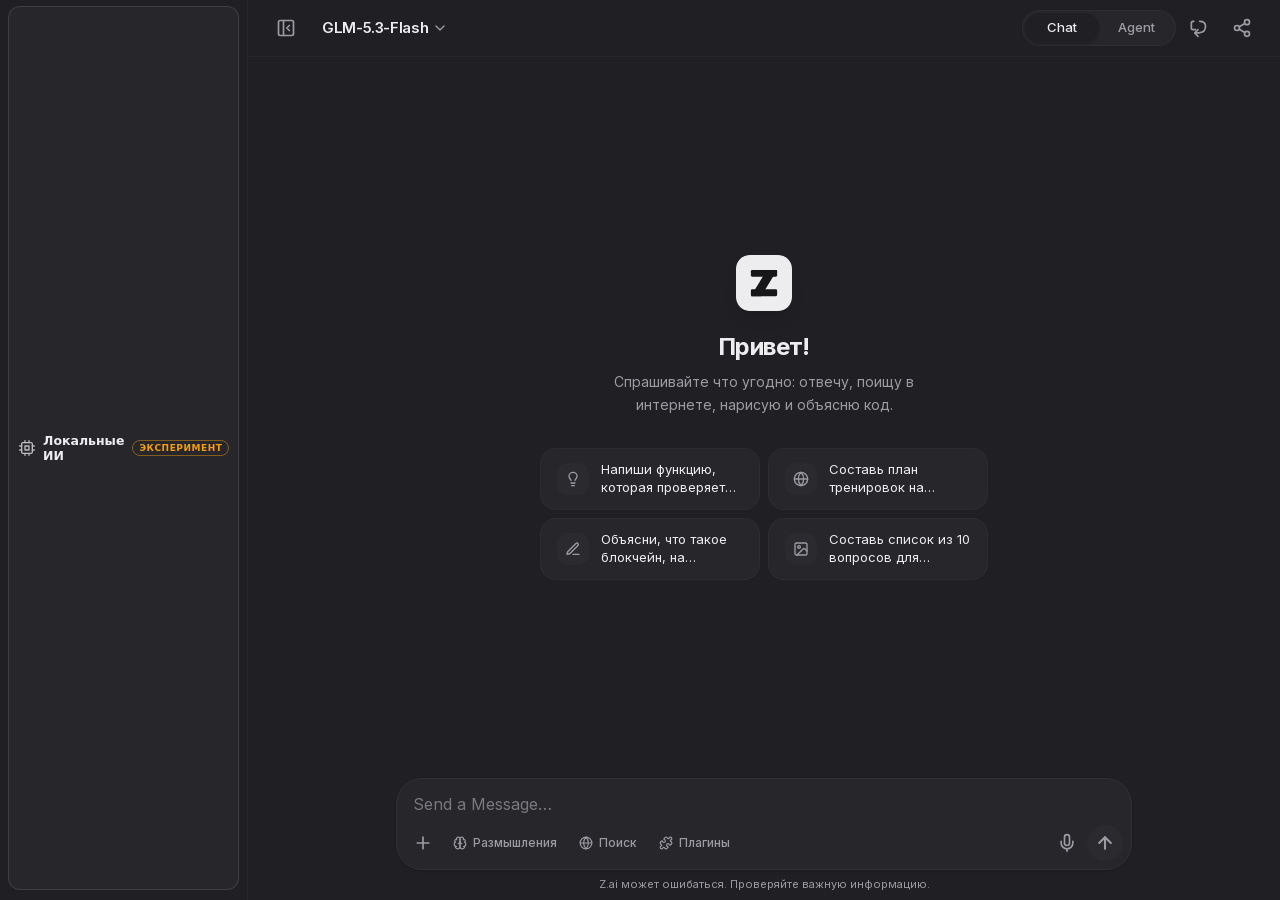
==== commit 58c5ea97: "v21: вход без гостевых акков (новые гостевые токены Z.ai без role отсекаются по email/имени и на отв" ====
--- a/index.html
+++ b/index.html
@@ -1 +1 @@
-<!DOCTYPE html><!--lP8f8WKboZcvRfP_M4YXX--><html lang="ru"><head><meta charSet="utf-8"/><meta name="viewport" content="width=device-width, initial-scale=1, maximum-scale=1, viewport-fit=cover, interactive-widget=resizes-content"/><link rel="preload" href="/_next/static/media/83afe278b6a6bb3c-s.p.3a6ba036.woff2" as="font" crossorigin="" type="font/woff2"/><link rel="preload" href="/_next/static/media/9c72aa0f40e4eef8-s.p.18a48cbc.woff2" as="font" crossorigin="" type="font/woff2"/><link rel="stylesheet" href="/_next/static/chunks/fb846ce9725e7ab9.css" data-precedence="next"/><link rel="stylesheet" href="/_next/static/chunks/ff6df49542fda8ba.css" data-precedence="next"/><link rel="preload" as="script" fetchPriority="low" href="/_next/static/chunks/786dca262d025f5f.js"/><script src="/_next/static/chunks/9a9aa2ad4cd0af8f.js" async=""></script><script src="/_next/static/chunks/05f6a547675409a8.js" async=""></script><script src="/_next/static/chunks/turbopack-af562b177c5a9201.js" async=""></script><script src="/_next/static/chunks/faf623f99a4e5a36.js" async=""></script><script src="/_next/static/chunks/28f1d545190c4591.js" async=""></script><script src="/_next/static/chunks/c4c79d5d0b280aeb.js" async=""></script><script src="/_next/static/chunks/d5f5ee717ae95f19.js" async=""></script><script src="/_next/static/chunks/33fd558c750c87d5.js" async=""></script><meta name="next-size-adjust" content=""/><meta name="theme-color" media="(prefers-color-scheme: dark)" content="#17171a"/><meta name="theme-color" media="(prefers-color-scheme: light)" content="#ffffff"/><title>Z.ai — AI Chatbot &amp; Agent powered by GLM</title><meta name="description" content="Z.ai на твоём телефоне: чат с GLM-5.3, Agent, выбор модели, размышления, поиск и картинки. Оптимизировано для мобильного, устанавливается как приложение."/><meta name="application-name" content="Z.ai"/><link rel="manifest" href="/manifest.json"/><meta name="keywords" content="Z.ai,GLM,AI чат,ассистент,агент,нейросеть"/><meta name="format-detection" content="telephone=no"/><meta name="mobile-web-app-capable" content="yes"/><meta name="apple-mobile-web-app-title" content="Z.ai"/><meta name="apple-mobile-web-app-status-bar-style" content="black-translucent"/><meta property="og:title" content="Z.ai — AI Chatbot &amp; Agent powered by GLM"/><meta property="og:description" content="Чат с GLM-5.3 / 5.2 / Flash, режим агента, оптимизация под телефон."/><meta property="og:locale" content="ru_RU"/><meta property="og:type" content="website"/><meta name="twitter:card" content="summary"/><meta name="twitter:title" content="Z.ai — AI Chatbot &amp; Agent powered by GLM"/><meta name="twitter:description" content="Чат с GLM-5.3 / 5.2 / Flash, режим агента, оптимизация под телефон."/><link rel="icon" href="/favicon.png" sizes="64x64" type="image/png"/><link rel="icon" href="/icons/icon-192.png" sizes="192x192" type="image/png"/><link rel="apple-touch-icon" href="/icons/apple-touch-icon.png"/><link rel="stylesheet" href="/css/v16x.css?v=20"/><script src="/js/v16x.js?v=20" defer=""></script><script src="/_next/static/chunks/a6dad97d9634a72d.js" noModule=""></script></head><body class="inter_46b0ff47-module__fANJgG__variable font-sans antialiased bg-background text-foreground"><div hidden=""><!--$--><!--/$--></div><script>((a,b,c,d,e,f,g,h)=>{let i=document.documentElement,j=["light","dark"];function k(b){var c;(Array.isArray(a)?a:[a]).forEach(a=>{let c="class"===a,d=c&&f?e.map(a=>f[a]||a):e;c?(i.classList.remove(...d),i.classList.add(f&&f[b]?f[b]:b)):i.setAttribute(a,b)}),c=b,h&&j.includes(c)&&(i.style.colorScheme=c)}if(d)k(d);else try{let a=localStorage.getItem(b)||c,d=g&&"system"===a?window.matchMedia("(prefers-color-scheme: dark)").matches?"dark":"light":a;k(d)}catch(a){}})("class","theme","dark",null,["light","dark"],null,true,true)</script><div class="flex h-dvh overflow-hidden text-foreground"><aside class="hidden shrink-0 overflow-hidden border-r border-sidebar-border transition-[width] duration-200 ease-out md:flex" style="width:248px"><div class="flex h-full w-full min-w-0 flex-col overflow-hidden bg-sidebar"><div class="flex items-center gap-2.5 px-4 pb-2 pt-4"><svg viewBox="0 0 512 512" class="h-7 w-7 shrink-0" aria-hidden="true" focusable="false"><rect width="512" height="512" rx="112" class="fill-primary"></rect><g class="fill-primary-foreground"><rect x="136" y="136" width="240" height="62" rx="12"></rect><rect x="136" y="314" width="240" height="62" rx="12"></rect><path d="M282 136 H376 L230 376 H136 Z"></path></g></svg><span class="text-[17px] font-semibold tracking-tight">Z.ai</span></div><div class="space-y-0.5 px-3"><button class="flex h-10 w-full items-center gap-2.5 rounded-lg px-2.5 text-sm font-medium transition-colors bg-sidebar-accent text-sidebar-accent-foreground" type="button"><svg xmlns="http://www.w3.org/2000/svg" width="24" height="24" viewBox="0 0 24 24" fill="none" stroke="currentColor" stroke-width="2" stroke-linecap="round" stroke-linejoin="round" class="lucide lucide-square-pen h-4 w-4 shrink-0" aria-hidden="true"><path d="M12 3H5a2 2 0 0 0-2 2v14a2 2 0 0 0 2 2h14a2 2 0 0 0 2-2v-7"></path><path d="M18.375 2.625a1 1 0 0 1 3 3l-9.013 9.014a2 2 0 0 1-.853.505l-2.873.84a.5.5 0 0 1-.62-.62l.84-2.873a2 2 0 0 1 .506-.852z"></path></svg>Chat</button><button class="flex h-10 w-full items-center gap-2.5 rounded-lg px-2.5 text-sm font-medium transition-colors text-sidebar-foreground/80 hover:bg-sidebar-accent/60" type="button"><svg xmlns="http://www.w3.org/2000/svg" width="24" height="24" viewBox="0 0 24 24" fill="none" stroke="currentColor" stroke-width="2" stroke-linecap="round" stroke-linejoin="round" class="lucide lucide-bot h-4 w-4 shrink-0" aria-hidden="true"><path d="M12 8V4H8"></path><rect width="16" height="12" x="4" y="8" rx="2"></rect><path d="M2 14h2"></path><path d="M20 14h2"></path><path d="M15 13v2"></path><path d="M9 13v2"></path></svg>Agent</button></div><div class="mt-3 space-y-0.5 px-3"><button type="button" class="flex h-9 w-full items-center gap-2.5 rounded-lg px-2.5 text-[13px] text-sidebar-foreground/80 transition-colors hover:bg-sidebar-accent/60"><svg xmlns="http://www.w3.org/2000/svg" width="24" height="24" viewBox="0 0 24 24" fill="none" stroke="currentColor" stroke-width="2" stroke-linecap="round" stroke-linejoin="round" class="lucide lucide-plus h-4 w-4 shrink-0" aria-hidden="true"><path d="M5 12h14"></path><path d="M12 5v14"></path></svg>Новый чат</button></div><p class="mt-4 px-4 pb-1 text-[11px] font-semibold uppercase tracking-wider text-sidebar-foreground/40">Чаты</p><div class="nice-scroll min-h-0 flex-1 space-y-0.5 overflow-y-auto overscroll-contain px-3 pb-2"><p class="px-2.5 py-6 text-[13px] leading-relaxed text-sidebar-foreground/40">Чатов пока нет.</p></div><div class="flex items-center gap-2.5 border-t border-sidebar-border px-4 py-3" style="padding-bottom:calc(0.75rem + env(safe-area-inset-bottom))"><span class="flex h-8 w-8 shrink-0 items-center justify-center rounded-full text-[13px] font-semibold text-white bg-muted-foreground/50">Г</span><button class="min-w-0 flex-1 text-left" type="button" aria-label="Аккаунт Z.ai"><p class="truncate text-[13px] font-medium">Гость</p><p class="truncate text-[11px] leading-none text-sidebar-foreground/45">Нажмите, чтобы войти в аккаунт</p></button><button aria-label="Войти в аккаунт Z.ai" class="flex h-9 w-9 shrink-0 items-center justify-center rounded-lg text-sidebar-foreground/60 transition-colors hover:bg-sidebar-accent hover:text-sidebar-foreground"><svg xmlns="http://www.w3.org/2000/svg" width="24" height="24" viewBox="0 0 24 24" fill="none" stroke="currentColor" stroke-width="2" stroke-linecap="round" stroke-linejoin="round" class="lucide lucide-log-in h-4 w-4" aria-hidden="true"><path d="m10 17 5-5-5-5"></path><path d="M15 12H3"></path><path d="M15 3h4a2 2 0 0 1 2 2v14a2 2 0 0 1-2 2h-4"></path></svg></button></div></div></aside><div class="flex min-w-0 flex-1 flex-col"><header class="sticky top-0 z-40 border-b border-border/40 bg-background" style="padding-top:env(safe-area-inset-top)"><div class="flex h-14 w-full items-center gap-1 px-2 sm:px-4"><button aria-label="Открыть меню" class="flex h-11 w-11 shrink-0 items-center justify-center rounded-xl text-muted-foreground transition-colors hover:bg-muted hover:text-foreground active:scale-90 md:hidden"><svg xmlns="http://www.w3.org/2000/svg" width="24" height="24" viewBox="0 0 24 24" fill="none" stroke="currentColor" stroke-width="2" stroke-linecap="round" stroke-linejoin="round" class="lucide lucide-menu h-5 w-5" aria-hidden="true"><path d="M4 12h16"></path><path d="M4 18h16"></path><path d="M4 6h16"></path></svg></button><button aria-label="Скрыть левую панель" class="hidden h-11 w-11 shrink-0 items-center justify-center rounded-xl text-muted-foreground transition-colors hover:bg-muted hover:text-foreground active:scale-90 md:flex"><svg xmlns="http://www.w3.org/2000/svg" width="24" height="24" viewBox="0 0 24 24" fill="none" stroke="currentColor" stroke-width="2" stroke-linecap="round" stroke-linejoin="round" class="lucide lucide-panel-left-close h-5 w-5" aria-hidden="true"><rect width="18" height="18" x="3" y="3" rx="2"></rect><path d="M9 3v18"></path><path d="m16 15-3-3 3-3"></path></svg></button><button class="flex h-10 min-w-0 items-center gap-1 rounded-xl px-2.5 transition-colors hover:bg-muted active:scale-[0.98]" aria-label="Выбрать модель" type="button" id="radix-_R_365fdb_" aria-haspopup="menu" aria-expanded="false" data-state="closed" data-slot="dropdown-menu-trigger"><span class="truncate text-[15px] font-semibold tracking-tight">GLM-5.3-Flash</span><svg xmlns="http://www.w3.org/2000/svg" width="24" height="24" viewBox="0 0 24 24" fill="none" stroke="currentColor" stroke-width="2" stroke-linecap="round" stroke-linejoin="round" class="lucide lucide-chevron-down h-4 w-4 shrink-0 text-muted-foreground" aria-hidden="true"><path d="m6 9 6 6 6-6"></path></svg></button><div class="ml-auto flex items-center gap-1"><div role="tablist" aria-label="Раздел Chat или Agent" class="relative flex h-9 shrink-0 items-center rounded-full border border-border/70 bg-muted/70 p-0.5"><span aria-hidden="true" class="absolute bottom-0.5 left-0.5 top-0.5 w-[74px] rounded-full bg-background shadow-sm transition-transform duration-200 ease-out" style="transform:translateX(0)"></span><button role="tab" aria-selected="true" class="relative z-10 h-8 w-[74px] rounded-full text-[13px] font-medium transition-colors text-foreground" type="button">Chat</button><button role="tab" aria-selected="false" class="relative z-10 h-8 w-[74px] rounded-full text-[13px] font-medium transition-colors text-muted-foreground hover:text-foreground" type="button">Agent</button></div><button aria-label="Новый чат" class="flex h-11 w-11 items-center justify-center rounded-xl text-muted-foreground transition-colors hover:bg-muted hover:text-foreground active:scale-90"><svg xmlns="http://www.w3.org/2000/svg" width="24" height="24" viewBox="0 0 24 24" fill="none" stroke="currentColor" stroke-width="2" stroke-linecap="round" stroke-linejoin="round" class="lucide lucide-square-pen h-5 w-5" aria-hidden="true"><path d="M12 3H5a2 2 0 0 0-2 2v14a2 2 0 0 0 2 2h14a2 2 0 0 0 2-2v-7"></path><path d="M18.375 2.625a1 1 0 0 1 3 3l-9.013 9.014a2 2 0 0 1-.853.505l-2.873.84a.5.5 0 0 1-.62-.62l.84-2.873a2 2 0 0 1 .506-.852z"></path></svg></button></div></div></header><main class="nice-scroll relative flex-1 overflow-y-auto overscroll-contain"><div class="flex min-h-full flex-col items-center justify-center px-4 py-10"><svg viewBox="0 0 512 512" class="msg-in h-14 w-14 rounded-[14px] shadow-lg shadow-black/10" aria-hidden="true" focusable="false"><rect width="512" height="512" rx="112" class="fill-primary"></rect><g class="fill-primary-foreground"><rect x="136" y="136" width="240" height="62" rx="12"></rect><rect x="136" y="314" width="240" height="62" rx="12"></rect><path d="M282 136 H376 L230 376 H136 Z"></path></g></svg><h1 class="msg-in mt-5 text-center text-2xl font-bold tracking-tight [animation-delay:60ms]">Привет!</h1><p class="msg-in mt-2 max-w-xs text-center text-sm leading-relaxed text-muted-foreground [animation-delay:120ms]">Спрашивайте что угодно: отвечу, поищу в интернете, нарисую и объясню код.</p><div class="msg-in mt-8 grid w-full max-w-md grid-cols-1 gap-2 [animation-delay:180ms] sm:grid-cols-2"><button class="flex min-h-14 items-center gap-3 rounded-2xl border border-border/70 bg-card px-4 py-3 text-left text-[13px] leading-snug text-foreground transition-all hover:bg-muted active:scale-[0.98]"><span class="flex h-8 w-8 shrink-0 items-center justify-center rounded-lg bg-muted"><svg xmlns="http://www.w3.org/2000/svg" width="24" height="24" viewBox="0 0 24 24" fill="none" stroke="currentColor" stroke-width="2" stroke-linecap="round" stroke-linejoin="round" class="lucide lucide-lightbulb h-4 w-4 text-muted-foreground" aria-hidden="true"><path d="M15 14c.2-1 .7-1.7 1.5-2.5 1-.9 1.5-2.2 1.5-3.5A6 6 0 0 0 6 8c0 1 .2 2.2 1.5 3.5.7.7 1.3 1.5 1.5 2.5"></path><path d="M9 18h6"></path><path d="M10 22h4"></path></svg></span><span class="line-clamp-2">Объясни, как работают нейросети, простыми словами</span></button><button class="flex min-h-14 items-center gap-3 rounded-2xl border border-border/70 bg-card px-4 py-3 text-left text-[13px] leading-snug text-foreground transition-all hover:bg-muted active:scale-[0.98]"><span class="flex h-8 w-8 shrink-0 items-center justify-center rounded-lg bg-muted"><svg xmlns="http://www.w3.org/2000/svg" width="24" height="24" viewBox="0 0 24 24" fill="none" stroke="currentColor" stroke-width="2" stroke-linecap="round" stroke-linejoin="round" class="lucide lucide-globe h-4 w-4 text-muted-foreground" aria-hidden="true"><circle cx="12" cy="12" r="10"></circle><path d="M12 2a14.5 14.5 0 0 0 0 20 14.5 14.5 0 0 0 0-20"></path><path d="M2 12h20"></path></svg></span><span class="line-clamp-2">Что нового в мире технологий? Включи поиск и расскажи</span></button><button class="flex min-h-14 items-center gap-3 rounded-2xl border border-border/70 bg-card px-4 py-3 text-left text-[13px] leading-snug text-foreground transition-all hover:bg-muted active:scale-[0.98]"><span class="flex h-8 w-8 shrink-0 items-center justify-center rounded-lg bg-muted"><svg xmlns="http://www.w3.org/2000/svg" width="24" height="24" viewBox="0 0 24 24" fill="none" stroke="currentColor" stroke-width="2" stroke-linecap="round" stroke-linejoin="round" class="lucide lucide-pen-line h-4 w-4 text-muted-foreground" aria-hidden="true"><path d="M12 20h9"></path><path d="M16.376 3.622a1 1 0 0 1 3.002 3.002L7.368 18.635a2 2 0 0 1-.855.506l-2.872.838a.5.5 0 0 1-.62-.62l.838-2.872a2 2 0 0 1 .506-.854z"></path></svg></span><span class="line-clamp-2">Составь план тренировок на неделю для новичка</span></button><button class="flex min-h-14 items-center gap-3 rounded-2xl border border-border/70 bg-card px-4 py-3 text-left text-[13px] leading-snug text-foreground transition-all hover:bg-muted active:scale-[0.98]"><span class="flex h-8 w-8 shrink-0 items-center justify-center rounded-lg bg-muted"><svg xmlns="http://www.w3.org/2000/svg" width="24" height="24" viewBox="0 0 24 24" fill="none" stroke="currentColor" stroke-width="2" stroke-linecap="round" stroke-linejoin="round" class="lucide lucide-image h-4 w-4 text-muted-foreground" aria-hidden="true"><rect width="18" height="18" x="3" y="3" rx="2" ry="2"></rect><circle cx="9" cy="9" r="2"></circle><path d="m21 15-3.086-3.086a2 2 0 0 0-2.828 0L6 21"></path></svg></span><span class="line-clamp-2">Нарисуй кота-космонавта в открытом космосе</span></button></div></div></main><footer class="relative z-10"><div class="bg-background"><div class="mx-auto w-full max-w-3xl px-3 pb-2 sm:px-4" style="padding-bottom:calc(0.5rem + env(safe-area-inset-bottom))"><div class="input-glow rounded-[26px] border border-border bg-card shadow-sm transition-colors"><textarea rows="1" enterKeyHint="send" placeholder="Send a Message…" aria-label="Сообщение для ИИ" maxLength="8000" class="w-full resize-none bg-transparent px-4 pb-1 pt-3.5 text-base leading-snug text-foreground placeholder:text-muted-foreground/70 focus-visible:outline-none disabled:opacity-60" style="max-height:160px"></textarea><div class="flex items-center gap-0.5 px-2 pb-2"><button aria-label="Прикрепить" aria-expanded="false" class="flex h-9 w-9 shrink-0 items-center justify-center rounded-full text-muted-foreground transition-all hover:bg-muted hover:text-foreground active:scale-90 disabled:opacity-50" type="button" aria-haspopup="dialog" aria-controls="radix-_R_t6i5fdb_" data-state="closed" data-slot="popover-trigger"><svg xmlns="http://www.w3.org/2000/svg" width="24" height="24" viewBox="0 0 24 24" fill="none" stroke="currentColor" stroke-width="2" stroke-linecap="round" stroke-linejoin="round" class="lucide lucide-plus h-5 w-5" aria-hidden="true"><path d="M5 12h14"></path><path d="M12 5v14"></path></svg></button><button aria-label="Уровень размышлений" class="flex h-8 shrink-0 items-center gap-1.5 rounded-full px-2.5 text-xs font-medium transition-all active:scale-95 text-muted-foreground hover:bg-muted hover:text-foreground" type="button" aria-haspopup="dialog" aria-expanded="false" aria-controls="radix-_R_1d6i5fdb_" data-state="closed" data-slot="popover-trigger"><svg xmlns="http://www.w3.org/2000/svg" width="24" height="24" viewBox="0 0 24 24" fill="none" stroke="currentColor" stroke-width="2" stroke-linecap="round" stroke-linejoin="round" class="lucide lucide-brain h-3.5 w-3.5" aria-hidden="true"><path d="M12 5a3 3 0 1 0-5.997.125 4 4 0 0 0-2.526 5.77 4 4 0 0 0 .556 6.588A4 4 0 1 0 12 18Z"></path><path d="M12 5a3 3 0 1 1 5.997.125 4 4 0 0 1 2.526 5.77 4 4 0 0 1-.556 6.588A4 4 0 1 1 12 18Z"></path><path d="M15 13a4.5 4.5 0 0 1-3-4 4.5 4.5 0 0 1-3 4"></path><path d="M17.599 6.5a3 3 0 0 0 .399-1.375"></path><path d="M6.003 5.125A3 3 0 0 0 6.401 6.5"></path><path d="M3.477 10.896a4 4 0 0 1 .585-.396"></path><path d="M19.938 10.5a4 4 0 0 1 .585.396"></path><path d="M6 18a4 4 0 0 1-1.967-.516"></path><path d="M19.967 17.484A4 4 0 0 1 18 18"></path></svg>Размышления</button><button aria-pressed="false" class="flex h-8 shrink-0 items-center gap-1.5 rounded-full px-2.5 text-xs font-medium transition-all active:scale-95 text-muted-foreground hover:bg-muted hover:text-foreground"><svg xmlns="http://www.w3.org/2000/svg" width="24" height="24" viewBox="0 0 24 24" fill="none" stroke="currentColor" stroke-width="2" stroke-linecap="round" stroke-linejoin="round" class="lucide lucide-globe h-3.5 w-3.5" aria-hidden="true"><circle cx="12" cy="12" r="10"></circle><path d="M12 2a14.5 14.5 0 0 0 0 20 14.5 14.5 0 0 0 0-20"></path><path d="M2 12h20"></path></svg>Поиск</button><button aria-label="Плагины" aria-expanded="false" class="flex h-8 shrink-0 items-center gap-1.5 rounded-full px-2.5 text-xs font-medium transition-all active:scale-95 text-muted-foreground hover:bg-muted hover:text-foreground"><svg xmlns="http://www.w3.org/2000/svg" width="24" height="24" viewBox="0 0 24 24" fill="none" stroke="currentColor" stroke-width="2" stroke-linecap="round" stroke-linejoin="round" class="lucide lucide-puzzle h-3.5 w-3.5" aria-hidden="true"><path d="M15.39 4.39a1 1 0 0 0 1.68-.474 2.5 2.5 0 1 1 3.014 3.015 1 1 0 0 0-.474 1.68l1.683 1.682a2.414 2.414 0 0 1 0 3.414L19.61 15.39a1 1 0 0 1-1.68-.474 2.5 2.5 0 1 0-3.014 3.015 1 1 0 0 1 .474 1.68l-1.683 1.682a2.414 2.414 0 0 1-3.414 0L8.61 19.61a1 1 0 0 0-1.68.474 2.5 2.5 0 1 1-3.014-3.015 1 1 0 0 0 .474-1.68l-1.683-1.682a2.414 2.414 0 0 1 0-3.414L4.39 8.61a1 1 0 0 1 1.68.474 2.5 2.5 0 1 0 3.014-3.015 1 1 0 0 1-.474-1.68l1.683-1.682a2.414 2.414 0 0 1 3.414 0z"></path></svg>Плагины</button><span class="ml-auto"></span><button aria-label="Голосовой ввод" class="flex h-9 w-9 shrink-0 items-center justify-center rounded-full text-muted-foreground transition-all hover:bg-muted hover:text-foreground active:scale-90 disabled:opacity-50 "><svg xmlns="http://www.w3.org/2000/svg" width="24" height="24" viewBox="0 0 24 24" fill="none" stroke="currentColor" stroke-width="2" stroke-linecap="round" stroke-linejoin="round" class="lucide lucide-mic h-5 w-5" aria-hidden="true"><path d="M12 19v3"></path><path d="M19 10v2a7 7 0 0 1-14 0v-2"></path><rect x="9" y="2" width="6" height="13" rx="3"></rect></svg></button><button disabled="" aria-label="Отправить сообщение" class="flex h-9 w-9 shrink-0 items-center justify-center rounded-full bg-primary text-primary-foreground transition-all hover:opacity-80 active:scale-90 disabled:bg-muted disabled:text-muted-foreground"><svg xmlns="http://www.w3.org/2000/svg" width="24" height="24" viewBox="0 0 24 24" fill="none" stroke="currentColor" stroke-width="2.5" stroke-linecap="round" stroke-linejoin="round" class="lucide lucide-arrow-up h-5 w-5" aria-hidden="true"><path d="m5 12 7-7 7 7"></path><path d="M12 19V5"></path></svg></button></div></div><p class="mt-1.5 hidden text-center text-[11px] text-muted-foreground sm:block">Z.ai может ошибаться. Проверяйте важную информацию.</p></div><input type="file" accept="image/*" capture="environment" class="hidden"/><input type="file" accept="image/*,video/*" multiple="" class="hidden"/><input type="file" multiple="" class="hidden"/></div></footer></div></div><!--$--><!--/$--><div role="region" aria-label="Notifications (F8)" tabindex="-1" style="pointer-events:none"><ol tabindex="-1" class="fixed top-0 z-[100] flex max-h-screen w-full flex-col-reverse p-4 sm:bottom-0 sm:right-0 sm:top-auto sm:flex-col md:max-w-[420px]"></ol></div><script src="/_next/static/chunks/786dca262d025f5f.js" id="_R_" async=""></script><script>(self.__next_f=self.__next_f||[]).push([0])</script><script>self.__next_f.push([1,"1:\"$Sreact.fragment\"\n2:I[63178,[\"/_next/static/chunks/faf623f99a4e5a36.js\",\"/_next/static/chunks/28f1d545190c4591.js\"],\"ThemeProvider\"]\n3:I[39756,[\"/_next/static/chunks/c4c79d5d0b280aeb.js\"],\"default\"]\n4:I[37457,[\"/_next/static/chunks/c4c79d5d0b280aeb.js\"],\"default\"]\n5:I[77855,[\"/_next/static/chunks/faf623f99a4e5a36.js\",\"/_next/static/chunks/28f1d545190c4591.js\"],\"Toaster\"]\n6:I[47257,[\"/_next/static/chunks/c4c79d5d0b280aeb.js\"],\"ClientPageRoot\"]\n7:I[52683,[\"/_next/static/chunks/faf623f99a4e5a36.js\",\"/_next/static/chunks/28f1d545190c4591.js\",\"/_next/static/chunks/d5f5ee717ae95f19.js\",\"/_next/static/chunks/33fd558c750c87d5.js\"],\"default\"]\na:I[97367,[\"/_next/static/chunks/c4c79d5d0b280aeb.js\"],\"OutletBoundary\"]\nb:\"$Sreact.suspense\"\nd:I[97367,[\"/_next/static/chunks/c4c79d5d0b280aeb.js\"],\"ViewportBoundary\"]\nf:I[97367,[\"/_next/static/chunks/c4c79d5d0b280aeb.js\"],\"MetadataBoundary\"]\n11:I[68027,[\"/_next/static/chunks/c4c79d5d0b280aeb.js\"],\"default\"]\n:HL[\"/_next/static/chunks/fb846ce9725e7ab9.css\",\"style\"]\n:HL[\"/_next/static/chunks/ff6df49542fda8ba.css\",\"style\"]\n:HL[\"/_next/static/media/83afe278b6a6bb3c-s.p.3a6ba036.woff2\",\"font\",{\"crossOrigin\":\"\",\"type\":\"font/woff2\"}]\n:HL[\"/_next/static/media/9c72aa0f40e4eef8-s.p.18a48cbc.woff2\",\"font\",{\"crossOrigin\":\"\",\"type\":\"font/woff2\"}]\n"])</script><script>self.__next_f.push([1,"0:{\"P\":null,\"b\":\"lP8f8WKboZcvRfP_M4YXX\",\"c\":[\"\",\"\"],\"q\":\"\",\"i\":false,\"f\":[[[\"\",{\"children\":[\"__PAGE__\",{}]},\"$undefined\",\"$undefined\",true],[[\"$\",\"$1\",\"c\",{\"children\":[[[\"$\",\"link\",\"0\",{\"rel\":\"stylesheet\",\"href\":\"/_next/static/chunks/fb846ce9725e7ab9.css\",\"precedence\":\"next\",\"crossOrigin\":\"$undefined\",\"nonce\":\"$undefined\"}],[\"$\",\"link\",\"1\",{\"rel\":\"stylesheet\",\"href\":\"/_next/static/chunks/ff6df49542fda8ba.css\",\"precedence\":\"next\",\"crossOrigin\":\"$undefined\",\"nonce\":\"$undefined\"}],[\"$\",\"script\",\"script-0\",{\"src\":\"/_next/static/chunks/faf623f99a4e5a36.js\",\"async\":true,\"nonce\":\"$undefined\"}],[\"$\",\"script\",\"script-1\",{\"src\":\"/_next/static/chunks/28f1d545190c4591.js\",\"async\":true,\"nonce\":\"$undefined\"}]],[\"$\",\"html\",null,{\"lang\":\"ru\",\"suppressHydrationWarning\":true,\"children\":[\"$\",\"body\",null,{\"className\":\"inter_46b0ff47-module__fANJgG__variable font-sans antialiased bg-background text-foreground\",\"children\":[\"$\",\"$L2\",null,{\"attribute\":\"class\",\"defaultTheme\":\"dark\",\"enableSystem\":true,\"disableTransitionOnChange\":true,\"children\":[[\"$\",\"$L3\",null,{\"parallelRouterKey\":\"children\",\"error\":\"$undefined\",\"errorStyles\":\"$undefined\",\"errorScripts\":\"$undefined\",\"template\":[\"$\",\"$L4\",null,{}],\"templateStyles\":\"$undefined\",\"templateScripts\":\"$undefined\",\"notFound\":[[[\"$\",\"title\",null,{\"children\":\"404: This page could not be found.\"}],[\"$\",\"div\",null,{\"style\":{\"fontFamily\":\"system-ui,\\\"Segoe UI\\\",Roboto,Helvetica,Arial,sans-serif,\\\"Apple Color Emoji\\\",\\\"Segoe UI Emoji\\\"\",\"height\":\"100vh\",\"textAlign\":\"center\",\"display\":\"flex\",\"flexDirection\":\"column\",\"alignItems\":\"center\",\"justifyContent\":\"center\"},\"children\":[\"$\",\"div\",null,{\"children\":[[\"$\",\"style\",null,{\"dangerouslySetInnerHTML\":{\"__html\":\"body{color:#000;background:#fff;margin:0}.next-error-h1{border-right:1px solid rgba(0,0,0,.3)}@media (prefers-color-scheme:dark){body{color:#fff;background:#000}.next-error-h1{border-right:1px solid rgba(255,255,255,.3)}}\"}}],[\"$\",\"h1\",null,{\"className\":\"next-error-h1\",\"style\":{\"display\":\"inline-block\",\"margin\":\"0 20px 0 0\",\"padding\":\"0 23px 0 0\",\"fontSize\":24,\"fontWeight\":500,\"verticalAlign\":\"top\",\"lineHeight\":\"49px\"},\"children\":404}],[\"$\",\"div\",null,{\"style\":{\"display\":\"inline-block\"},\"children\":[\"$\",\"h2\",null,{\"style\":{\"fontSize\":14,\"fontWeight\":400,\"lineHeight\":\"49px\",\"margin\":0},\"children\":\"This page could not be found.\"}]}]]}]}]],[]],\"forbidden\":\"$undefined\",\"unauthorized\":\"$undefined\"}],[\"$\",\"$L5\",null,{}]]}]}]}]]}],{\"children\":[[\"$\",\"$1\",\"c\",{\"children\":[[\"$\",\"$L6\",null,{\"Component\":\"$7\",\"serverProvidedParams\":{\"searchParams\":{},\"params\":{},\"promises\":[\"$@8\",\"$@9\"]}}],[[\"$\",\"script\",\"script-0\",{\"src\":\"/_next/static/chunks/d5f5ee717ae95f19.js\",\"async\":true,\"nonce\":\"$undefined\"}],[\"$\",\"script\",\"script-1\",{\"src\":\"/_next/static/chunks/33fd558c750c87d5.js\",\"async\":true,\"nonce\":\"$undefined\"}]],[\"$\",\"$La\",null,{\"children\":[\"$\",\"$b\",null,{\"name\":\"Next.MetadataOutlet\",\"children\":\"$@c\"}]}]]}],{},null,false,false]},null,false,false],[\"$\",\"$1\",\"h\",{\"children\":[null,[\"$\",\"$Ld\",null,{\"children\":\"$Le\"}],[\"$\",\"div\",null,{\"hidden\":true,\"children\":[\"$\",\"$Lf\",null,{\"children\":[\"$\",\"$b\",null,{\"name\":\"Next.Metadata\",\"children\":\"$L10\"}]}]}],[\"$\",\"meta\",null,{\"name\":\"next-size-adjust\",\"content\":\"\"}]]}],false]],\"m\":\"$undefined\",\"G\":[\"$11\",[]],\"S\":true}\n"])</script><script>self.__next_f.push([1,"8:{}\n9:\"$0:f:0:1:1:children:0:props:children:0:props:serverProvidedParams:params\"\n"])</script><script>self.__next_f.push([1,"e:[[\"$\",\"meta\",\"0\",{\"charSet\":\"utf-8\"}],[\"$\",\"meta\",\"1\",{\"name\":\"viewport\",\"content\":\"width=device-width, initial-scale=1, maximum-scale=1, viewport-fit=cover, interactive-widget=resizes-content\"}],[\"$\",\"meta\",\"2\",{\"name\":\"theme-color\",\"media\":\"(prefers-color-scheme: dark)\",\"content\":\"#17171a\"}],[\"$\",\"meta\",\"3\",{\"name\":\"theme-color\",\"media\":\"(prefers-color-scheme: light)\",\"content\":\"#ffffff\"}]]\n"])</script><script>self.__next_f.push([1,"12:I[27201,[\"/_next/static/chunks/c4c79d5d0b280aeb.js\"],\"IconMark\"]\nc:null\n"])</script><script>self.__next_f.push([1,"10:[[\"$\",\"title\",\"0\",{\"children\":\"Z.ai — AI Chatbot \u0026 Agent powered by GLM\"}],[\"$\",\"meta\",\"1\",{\"name\":\"description\",\"content\":\"Z.ai на твоём телефоне: чат с GLM-5.3, Agent, выбор модели, размышления, поиск и картинки. Оптимизировано для мобильного, устанавливается как приложение.\"}],[\"$\",\"meta\",\"2\",{\"name\":\"application-name\",\"content\":\"Z.ai\"}],[\"$\",\"link\",\"3\",{\"rel\":\"manifest\",\"href\":\"/manifest.json\",\"crossOrigin\":\"$undefined\"}],[\"$\",\"meta\",\"4\",{\"name\":\"keywords\",\"content\":\"Z.ai,GLM,AI чат,ассистент,агент,нейросеть\"}],[\"$\",\"meta\",\"5\",{\"name\":\"format-detection\",\"content\":\"telephone=no\"}],[\"$\",\"meta\",\"6\",{\"name\":\"mobile-web-app-capable\",\"content\":\"yes\"}],[\"$\",\"meta\",\"7\",{\"name\":\"apple-mobile-web-app-title\",\"content\":\"Z.ai\"}],[\"$\",\"meta\",\"8\",{\"name\":\"apple-mobile-web-app-status-bar-style\",\"content\":\"black-translucent\"}],[\"$\",\"meta\",\"9\",{\"property\":\"og:title\",\"content\":\"Z.ai — AI Chatbot \u0026 Agent powered by GLM\"}],[\"$\",\"meta\",\"10\",{\"property\":\"og:description\",\"content\":\"Чат с GLM-5.3 / 5.2 / Flash, режим агента, оптимизация под телефон.\"}],[\"$\",\"meta\",\"11\",{\"property\":\"og:locale\",\"content\":\"ru_RU\"}],[\"$\",\"meta\",\"12\",{\"property\":\"og:type\",\"content\":\"website\"}],[\"$\",\"meta\",\"13\",{\"name\":\"twitter:card\",\"content\":\"summary\"}],[\"$\",\"meta\",\"14\",{\"name\":\"twitter:title\",\"content\":\"Z.ai — AI Chatbot \u0026 Agent powered by GLM\"}],[\"$\",\"meta\",\"15\",{\"name\":\"twitter:description\",\"content\":\"Чат с GLM-5.3 / 5.2 / Flash, режим агента, оптимизация под телефон.\"}],[\"$\",\"link\",\"16\",{\"rel\":\"icon\",\"href\":\"/favicon.png\",\"sizes\":\"64x64\",\"type\":\"image/png\"}],[\"$\",\"link\",\"17\",{\"rel\":\"icon\",\"href\":\"/icons/icon-192.png\",\"sizes\":\"192x192\",\"type\":\"image/png\"}],[\"$\",\"link\",\"18\",{\"rel\":\"apple-touch-icon\",\"href\":\"/icons/apple-touch-icon.png\"}],[\"$\",\"$L12\",\"19\",{}]]\n"])</script></body></html>+<!DOCTYPE html><!--lP8f8WKboZcvRfP_M4YXX--><html lang="ru"><head><meta charSet="utf-8"/><meta name="viewport" content="width=device-width, initial-scale=1, maximum-scale=1, viewport-fit=cover, interactive-widget=resizes-content"/><link rel="preload" href="/_next/static/media/83afe278b6a6bb3c-s.p.3a6ba036.woff2" as="font" crossorigin="" type="font/woff2"/><link rel="preload" href="/_next/static/media/9c72aa0f40e4eef8-s.p.18a48cbc.woff2" as="font" crossorigin="" type="font/woff2"/><link rel="stylesheet" href="/_next/static/chunks/fb846ce9725e7ab9.css" data-precedence="next"/><link rel="stylesheet" href="/_next/static/chunks/ff6df49542fda8ba.css" data-precedence="next"/><link rel="preload" as="script" fetchPriority="low" href="/_next/static/chunks/786dca262d025f5f.js"/><script src="/_next/static/chunks/9a9aa2ad4cd0af8f.js" async=""></script><script src="/_next/static/chunks/05f6a547675409a8.js" async=""></script><script src="/_next/static/chunks/turbopack-af562b177c5a9201.js" async=""></script><script src="/_next/static/chunks/faf623f99a4e5a36.js" async=""></script><script src="/_next/static/chunks/28f1d545190c4591.js" async=""></script><script src="/_next/static/chunks/c4c79d5d0b280aeb.js" async=""></script><script src="/_next/static/chunks/d5f5ee717ae95f19.js" async=""></script><script src="/_next/static/chunks/33fd558c750c87d5.js" async=""></script><meta name="next-size-adjust" content=""/><meta name="theme-color" media="(prefers-color-scheme: dark)" content="#17171a"/><meta name="theme-color" media="(prefers-color-scheme: light)" content="#ffffff"/><title>Z.ai — AI Chatbot &amp; Agent powered by GLM</title><meta name="description" content="Z.ai на твоём телефоне: чат с GLM-5.3, Agent, выбор модели, размышления, поиск и картинки. Оптимизировано для мобильного, устанавливается как приложение."/><meta name="application-name" content="Z.ai"/><link rel="manifest" href="/manifest.json"/><meta name="keywords" content="Z.ai,GLM,AI чат,ассистент,агент,нейросеть"/><meta name="format-detection" content="telephone=no"/><meta name="mobile-web-app-capable" content="yes"/><meta name="apple-mobile-web-app-title" content="Z.ai"/><meta name="apple-mobile-web-app-status-bar-style" content="black-translucent"/><meta property="og:title" content="Z.ai — AI Chatbot &amp; Agent powered by GLM"/><meta property="og:description" content="Чат с GLM-5.3 / 5.2 / Flash, режим агента, оптимизация под телефон."/><meta property="og:locale" content="ru_RU"/><meta property="og:type" content="website"/><meta name="twitter:card" content="summary"/><meta name="twitter:title" content="Z.ai — AI Chatbot &amp; Agent powered by GLM"/><meta name="twitter:description" content="Чат с GLM-5.3 / 5.2 / Flash, режим агента, оптимизация под телефон."/><link rel="icon" href="/favicon.png" sizes="64x64" type="image/png"/><link rel="icon" href="/icons/icon-192.png" sizes="192x192" type="image/png"/><link rel="apple-touch-icon" href="/icons/apple-touch-icon.png"/><link rel="stylesheet" href="/css/v16x.css?v=21"/><script src="/js/v16x.js?v=21" defer=""></script><script src="/_next/static/chunks/a6dad97d9634a72d.js" noModule=""></script></head><body class="inter_46b0ff47-module__fANJgG__variable font-sans antialiased bg-background text-foreground"><div hidden=""><!--$--><!--/$--></div><script>((a,b,c,d,e,f,g,h)=>{let i=document.documentElement,j=["light","dark"];function k(b){var c;(Array.isArray(a)?a:[a]).forEach(a=>{let c="class"===a,d=c&&f?e.map(a=>f[a]||a):e;c?(i.classList.remove(...d),i.classList.add(f&&f[b]?f[b]:b)):i.setAttribute(a,b)}),c=b,h&&j.includes(c)&&(i.style.colorScheme=c)}if(d)k(d);else try{let a=localStorage.getItem(b)||c,d=g&&"system"===a?window.matchMedia("(prefers-color-scheme: dark)").matches?"dark":"light":a;k(d)}catch(a){}})("class","theme","dark",null,["light","dark"],null,true,true)</script><div class="flex h-dvh overflow-hidden text-foreground"><aside class="hidden shrink-0 overflow-hidden border-r border-sidebar-border transition-[width] duration-200 ease-out md:flex" style="width:248px"><div class="flex h-full w-full min-w-0 flex-col overflow-hidden bg-sidebar"><div class="flex items-center gap-2.5 px-4 pb-2 pt-4"><svg viewBox="0 0 512 512" class="h-7 w-7 shrink-0" aria-hidden="true" focusable="false"><rect width="512" height="512" rx="112" class="fill-primary"></rect><g class="fill-primary-foreground"><rect x="136" y="136" width="240" height="62" rx="12"></rect><rect x="136" y="314" width="240" height="62" rx="12"></rect><path d="M282 136 H376 L230 376 H136 Z"></path></g></svg><span class="text-[17px] font-semibold tracking-tight">Z.ai</span></div><div class="space-y-0.5 px-3"><button class="flex h-10 w-full items-center gap-2.5 rounded-lg px-2.5 text-sm font-medium transition-colors bg-sidebar-accent text-sidebar-accent-foreground" type="button"><svg xmlns="http://www.w3.org/2000/svg" width="24" height="24" viewBox="0 0 24 24" fill="none" stroke="currentColor" stroke-width="2" stroke-linecap="round" stroke-linejoin="round" class="lucide lucide-square-pen h-4 w-4 shrink-0" aria-hidden="true"><path d="M12 3H5a2 2 0 0 0-2 2v14a2 2 0 0 0 2 2h14a2 2 0 0 0 2-2v-7"></path><path d="M18.375 2.625a1 1 0 0 1 3 3l-9.013 9.014a2 2 0 0 1-.853.505l-2.873.84a.5.5 0 0 1-.62-.62l.84-2.873a2 2 0 0 1 .506-.852z"></path></svg>Chat</button><button class="flex h-10 w-full items-center gap-2.5 rounded-lg px-2.5 text-sm font-medium transition-colors text-sidebar-foreground/80 hover:bg-sidebar-accent/60" type="button"><svg xmlns="http://www.w3.org/2000/svg" width="24" height="24" viewBox="0 0 24 24" fill="none" stroke="currentColor" stroke-width="2" stroke-linecap="round" stroke-linejoin="round" class="lucide lucide-bot h-4 w-4 shrink-0" aria-hidden="true"><path d="M12 8V4H8"></path><rect width="16" height="12" x="4" y="8" rx="2"></rect><path d="M2 14h2"></path><path d="M20 14h2"></path><path d="M15 13v2"></path><path d="M9 13v2"></path></svg>Agent</button></div><div class="mt-3 space-y-0.5 px-3"><button type="button" class="flex h-9 w-full items-center gap-2.5 rounded-lg px-2.5 text-[13px] text-sidebar-foreground/80 transition-colors hover:bg-sidebar-accent/60"><svg xmlns="http://www.w3.org/2000/svg" width="24" height="24" viewBox="0 0 24 24" fill="none" stroke="currentColor" stroke-width="2" stroke-linecap="round" stroke-linejoin="round" class="lucide lucide-plus h-4 w-4 shrink-0" aria-hidden="true"><path d="M5 12h14"></path><path d="M12 5v14"></path></svg>Новый чат</button></div><p class="mt-4 px-4 pb-1 text-[11px] font-semibold uppercase tracking-wider text-sidebar-foreground/40">Чаты</p><div class="nice-scroll min-h-0 flex-1 space-y-0.5 overflow-y-auto overscroll-contain px-3 pb-2"><p class="px-2.5 py-6 text-[13px] leading-relaxed text-sidebar-foreground/40">Чатов пока нет.</p></div><div class="flex items-center gap-2.5 border-t border-sidebar-border px-4 py-3" style="padding-bottom:calc(0.75rem + env(safe-area-inset-bottom))"><span class="flex h-8 w-8 shrink-0 items-center justify-center rounded-full text-[13px] font-semibold text-white bg-muted-foreground/50">Г</span><button class="min-w-0 flex-1 text-left" type="button" aria-label="Аккаунт Z.ai"><p class="truncate text-[13px] font-medium">Гость</p><p class="truncate text-[11px] leading-none text-sidebar-foreground/45">Нажмите, чтобы войти в аккаунт</p></button><button aria-label="Войти в аккаунт Z.ai" class="flex h-9 w-9 shrink-0 items-center justify-center rounded-lg text-sidebar-foreground/60 transition-colors hover:bg-sidebar-accent hover:text-sidebar-foreground"><svg xmlns="http://www.w3.org/2000/svg" width="24" height="24" viewBox="0 0 24 24" fill="none" stroke="currentColor" stroke-width="2" stroke-linecap="round" stroke-linejoin="round" class="lucide lucide-log-in h-4 w-4" aria-hidden="true"><path d="m10 17 5-5-5-5"></path><path d="M15 12H3"></path><path d="M15 3h4a2 2 0 0 1 2 2v14a2 2 0 0 1-2 2h-4"></path></svg></button></div></div></aside><div class="flex min-w-0 flex-1 flex-col"><header class="sticky top-0 z-40 border-b border-border/40 bg-background" style="padding-top:env(safe-area-inset-top)"><div class="flex h-14 w-full items-center gap-1 px-2 sm:px-4"><button aria-label="Открыть меню" class="flex h-11 w-11 shrink-0 items-center justify-center rounded-xl text-muted-foreground transition-colors hover:bg-muted hover:text-foreground active:scale-90 md:hidden"><svg xmlns="http://www.w3.org/2000/svg" width="24" height="24" viewBox="0 0 24 24" fill="none" stroke="currentColor" stroke-width="2" stroke-linecap="round" stroke-linejoin="round" class="lucide lucide-menu h-5 w-5" aria-hidden="true"><path d="M4 12h16"></path><path d="M4 18h16"></path><path d="M4 6h16"></path></svg></button><button aria-label="Скрыть левую панель" class="hidden h-11 w-11 shrink-0 items-center justify-center rounded-xl text-muted-foreground transition-colors hover:bg-muted hover:text-foreground active:scale-90 md:flex"><svg xmlns="http://www.w3.org/2000/svg" width="24" height="24" viewBox="0 0 24 24" fill="none" stroke="currentColor" stroke-width="2" stroke-linecap="round" stroke-linejoin="round" class="lucide lucide-panel-left-close h-5 w-5" aria-hidden="true"><rect width="18" height="18" x="3" y="3" rx="2"></rect><path d="M9 3v18"></path><path d="m16 15-3-3 3-3"></path></svg></button><button class="flex h-10 min-w-0 items-center gap-1 rounded-xl px-2.5 transition-colors hover:bg-muted active:scale-[0.98]" aria-label="Выбрать модель" type="button" id="radix-_R_365fdb_" aria-haspopup="menu" aria-expanded="false" data-state="closed" data-slot="dropdown-menu-trigger"><span class="truncate text-[15px] font-semibold tracking-tight">GLM-5.3-Flash</span><svg xmlns="http://www.w3.org/2000/svg" width="24" height="24" viewBox="0 0 24 24" fill="none" stroke="currentColor" stroke-width="2" stroke-linecap="round" stroke-linejoin="round" class="lucide lucide-chevron-down h-4 w-4 shrink-0 text-muted-foreground" aria-hidden="true"><path d="m6 9 6 6 6-6"></path></svg></button><div class="ml-auto flex items-center gap-1"><div role="tablist" aria-label="Раздел Chat или Agent" class="relative flex h-9 shrink-0 items-center rounded-full border border-border/70 bg-muted/70 p-0.5"><span aria-hidden="true" class="absolute bottom-0.5 left-0.5 top-0.5 w-[74px] rounded-full bg-background shadow-sm transition-transform duration-200 ease-out" style="transform:translateX(0)"></span><button role="tab" aria-selected="true" class="relative z-10 h-8 w-[74px] rounded-full text-[13px] font-medium transition-colors text-foreground" type="button">Chat</button><button role="tab" aria-selected="false" class="relative z-10 h-8 w-[74px] rounded-full text-[13px] font-medium transition-colors text-muted-foreground hover:text-foreground" type="button">Agent</button></div><button aria-label="Новый чат" class="flex h-11 w-11 items-center justify-center rounded-xl text-muted-foreground transition-colors hover:bg-muted hover:text-foreground active:scale-90"><svg xmlns="http://www.w3.org/2000/svg" width="24" height="24" viewBox="0 0 24 24" fill="none" stroke="currentColor" stroke-width="2" stroke-linecap="round" stroke-linejoin="round" class="lucide lucide-square-pen h-5 w-5" aria-hidden="true"><path d="M12 3H5a2 2 0 0 0-2 2v14a2 2 0 0 0 2 2h14a2 2 0 0 0 2-2v-7"></path><path d="M18.375 2.625a1 1 0 0 1 3 3l-9.013 9.014a2 2 0 0 1-.853.505l-2.873.84a.5.5 0 0 1-.62-.62l.84-2.873a2 2 0 0 1 .506-.852z"></path></svg></button></div></div></header><main class="nice-scroll relative flex-1 overflow-y-auto overscroll-contain"><div class="flex min-h-full flex-col items-center justify-center px-4 py-10"><svg viewBox="0 0 512 512" class="msg-in h-14 w-14 rounded-[14px] shadow-lg shadow-black/10" aria-hidden="true" focusable="false"><rect width="512" height="512" rx="112" class="fill-primary"></rect><g class="fill-primary-foreground"><rect x="136" y="136" width="240" height="62" rx="12"></rect><rect x="136" y="314" width="240" height="62" rx="12"></rect><path d="M282 136 H376 L230 376 H136 Z"></path></g></svg><h1 class="msg-in mt-5 text-center text-2xl font-bold tracking-tight [animation-delay:60ms]">Привет!</h1><p class="msg-in mt-2 max-w-xs text-center text-sm leading-relaxed text-muted-foreground [animation-delay:120ms]">Спрашивайте что угодно: отвечу, поищу в интернете, нарисую и объясню код.</p><div class="msg-in mt-8 grid w-full max-w-md grid-cols-1 gap-2 [animation-delay:180ms] sm:grid-cols-2"><button class="flex min-h-14 items-center gap-3 rounded-2xl border border-border/70 bg-card px-4 py-3 text-left text-[13px] leading-snug text-foreground transition-all hover:bg-muted active:scale-[0.98]"><span class="flex h-8 w-8 shrink-0 items-center justify-center rounded-lg bg-muted"><svg xmlns="http://www.w3.org/2000/svg" width="24" height="24" viewBox="0 0 24 24" fill="none" stroke="currentColor" stroke-width="2" stroke-linecap="round" stroke-linejoin="round" class="lucide lucide-lightbulb h-4 w-4 text-muted-foreground" aria-hidden="true"><path d="M15 14c.2-1 .7-1.7 1.5-2.5 1-.9 1.5-2.2 1.5-3.5A6 6 0 0 0 6 8c0 1 .2 2.2 1.5 3.5.7.7 1.3 1.5 1.5 2.5"></path><path d="M9 18h6"></path><path d="M10 22h4"></path></svg></span><span class="line-clamp-2">Объясни, как работают нейросети, простыми словами</span></button><button class="flex min-h-14 items-center gap-3 rounded-2xl border border-border/70 bg-card px-4 py-3 text-left text-[13px] leading-snug text-foreground transition-all hover:bg-muted active:scale-[0.98]"><span class="flex h-8 w-8 shrink-0 items-center justify-center rounded-lg bg-muted"><svg xmlns="http://www.w3.org/2000/svg" width="24" height="24" viewBox="0 0 24 24" fill="none" stroke="currentColor" stroke-width="2" stroke-linecap="round" stroke-linejoin="round" class="lucide lucide-globe h-4 w-4 text-muted-foreground" aria-hidden="true"><circle cx="12" cy="12" r="10"></circle><path d="M12 2a14.5 14.5 0 0 0 0 20 14.5 14.5 0 0 0 0-20"></path><path d="M2 12h20"></path></svg></span><span class="line-clamp-2">Что нового в мире технологий? Включи поиск и расскажи</span></button><button class="flex min-h-14 items-center gap-3 rounded-2xl border border-border/70 bg-card px-4 py-3 text-left text-[13px] leading-snug text-foreground transition-all hover:bg-muted active:scale-[0.98]"><span class="flex h-8 w-8 shrink-0 items-center justify-center rounded-lg bg-muted"><svg xmlns="http://www.w3.org/2000/svg" width="24" height="24" viewBox="0 0 24 24" fill="none" stroke="currentColor" stroke-width="2" stroke-linecap="round" stroke-linejoin="round" class="lucide lucide-pen-line h-4 w-4 text-muted-foreground" aria-hidden="true"><path d="M12 20h9"></path><path d="M16.376 3.622a1 1 0 0 1 3.002 3.002L7.368 18.635a2 2 0 0 1-.855.506l-2.872.838a.5.5 0 0 1-.62-.62l.838-2.872a2 2 0 0 1 .506-.854z"></path></svg></span><span class="line-clamp-2">Составь план тренировок на неделю для новичка</span></button><button class="flex min-h-14 items-center gap-3 rounded-2xl border border-border/70 bg-card px-4 py-3 text-left text-[13px] leading-snug text-foreground transition-all hover:bg-muted active:scale-[0.98]"><span class="flex h-8 w-8 shrink-0 items-center justify-center rounded-lg bg-muted"><svg xmlns="http://www.w3.org/2000/svg" width="24" height="24" viewBox="0 0 24 24" fill="none" stroke="currentColor" stroke-width="2" stroke-linecap="round" stroke-linejoin="round" class="lucide lucide-image h-4 w-4 text-muted-foreground" aria-hidden="true"><rect width="18" height="18" x="3" y="3" rx="2" ry="2"></rect><circle cx="9" cy="9" r="2"></circle><path d="m21 15-3.086-3.086a2 2 0 0 0-2.828 0L6 21"></path></svg></span><span class="line-clamp-2">Нарисуй кота-космонавта в открытом космосе</span></button></div></div></main><footer class="relative z-10"><div class="bg-background"><div class="mx-auto w-full max-w-3xl px-3 pb-2 sm:px-4" style="padding-bottom:calc(0.5rem + env(safe-area-inset-bottom))"><div class="input-glow rounded-[26px] border border-border bg-card shadow-sm transition-colors"><textarea rows="1" enterKeyHint="send" placeholder="Send a Message…" aria-label="Сообщение для ИИ" maxLength="8000" class="w-full resize-none bg-transparent px-4 pb-1 pt-3.5 text-base leading-snug text-foreground placeholder:text-muted-foreground/70 focus-visible:outline-none disabled:opacity-60" style="max-height:160px"></textarea><div class="flex items-center gap-0.5 px-2 pb-2"><button aria-label="Прикрепить" aria-expanded="false" class="flex h-9 w-9 shrink-0 items-center justify-center rounded-full text-muted-foreground transition-all hover:bg-muted hover:text-foreground active:scale-90 disabled:opacity-50" type="button" aria-haspopup="dialog" aria-controls="radix-_R_t6i5fdb_" data-state="closed" data-slot="popover-trigger"><svg xmlns="http://www.w3.org/2000/svg" width="24" height="24" viewBox="0 0 24 24" fill="none" stroke="currentColor" stroke-width="2" stroke-linecap="round" stroke-linejoin="round" class="lucide lucide-plus h-5 w-5" aria-hidden="true"><path d="M5 12h14"></path><path d="M12 5v14"></path></svg></button><button aria-label="Уровень размышлений" class="flex h-8 shrink-0 items-center gap-1.5 rounded-full px-2.5 text-xs font-medium transition-all active:scale-95 text-muted-foreground hover:bg-muted hover:text-foreground" type="button" aria-haspopup="dialog" aria-expanded="false" aria-controls="radix-_R_1d6i5fdb_" data-state="closed" data-slot="popover-trigger"><svg xmlns="http://www.w3.org/2000/svg" width="24" height="24" viewBox="0 0 24 24" fill="none" stroke="currentColor" stroke-width="2" stroke-linecap="round" stroke-linejoin="round" class="lucide lucide-brain h-3.5 w-3.5" aria-hidden="true"><path d="M12 5a3 3 0 1 0-5.997.125 4 4 0 0 0-2.526 5.77 4 4 0 0 0 .556 6.588A4 4 0 1 0 12 18Z"></path><path d="M12 5a3 3 0 1 1 5.997.125 4 4 0 0 1 2.526 5.77 4 4 0 0 1-.556 6.588A4 4 0 1 1 12 18Z"></path><path d="M15 13a4.5 4.5 0 0 1-3-4 4.5 4.5 0 0 1-3 4"></path><path d="M17.599 6.5a3 3 0 0 0 .399-1.375"></path><path d="M6.003 5.125A3 3 0 0 0 6.401 6.5"></path><path d="M3.477 10.896a4 4 0 0 1 .585-.396"></path><path d="M19.938 10.5a4 4 0 0 1 .585.396"></path><path d="M6 18a4 4 0 0 1-1.967-.516"></path><path d="M19.967 17.484A4 4 0 0 1 18 18"></path></svg>Размышления</button><button aria-pressed="false" class="flex h-8 shrink-0 items-center gap-1.5 rounded-full px-2.5 text-xs font-medium transition-all active:scale-95 text-muted-foreground hover:bg-muted hover:text-foreground"><svg xmlns="http://www.w3.org/2000/svg" width="24" height="24" viewBox="0 0 24 24" fill="none" stroke="currentColor" stroke-width="2" stroke-linecap="round" stroke-linejoin="round" class="lucide lucide-globe h-3.5 w-3.5" aria-hidden="true"><circle cx="12" cy="12" r="10"></circle><path d="M12 2a14.5 14.5 0 0 0 0 20 14.5 14.5 0 0 0 0-20"></path><path d="M2 12h20"></path></svg>Поиск</button><button aria-label="Плагины" aria-expanded="false" class="flex h-8 shrink-0 items-center gap-1.5 rounded-full px-2.5 text-xs font-medium transition-all active:scale-95 text-muted-foreground hover:bg-muted hover:text-foreground"><svg xmlns="http://www.w3.org/2000/svg" width="24" height="24" viewBox="0 0 24 24" fill="none" stroke="currentColor" stroke-width="2" stroke-linecap="round" stroke-linejoin="round" class="lucide lucide-puzzle h-3.5 w-3.5" aria-hidden="true"><path d="M15.39 4.39a1 1 0 0 0 1.68-.474 2.5 2.5 0 1 1 3.014 3.015 1 1 0 0 0-.474 1.68l1.683 1.682a2.414 2.414 0 0 1 0 3.414L19.61 15.39a1 1 0 0 1-1.68-.474 2.5 2.5 0 1 0-3.014 3.015 1 1 0 0 1 .474 1.68l-1.683 1.682a2.414 2.414 0 0 1-3.414 0L8.61 19.61a1 1 0 0 0-1.68.474 2.5 2.5 0 1 1-3.014-3.015 1 1 0 0 0 .474-1.68l-1.683-1.682a2.414 2.414 0 0 1 0-3.414L4.39 8.61a1 1 0 0 1 1.68.474 2.5 2.5 0 1 0 3.014-3.015 1 1 0 0 1-.474-1.68l1.683-1.682a2.414 2.414 0 0 1 3.414 0z"></path></svg>Плагины</button><span class="ml-auto"></span><button aria-label="Голосовой ввод" class="flex h-9 w-9 shrink-0 items-center justify-center rounded-full text-muted-foreground transition-all hover:bg-muted hover:text-foreground active:scale-90 disabled:opacity-50 "><svg xmlns="http://www.w3.org/2000/svg" width="24" height="24" viewBox="0 0 24 24" fill="none" stroke="currentColor" stroke-width="2" stroke-linecap="round" stroke-linejoin="round" class="lucide lucide-mic h-5 w-5" aria-hidden="true"><path d="M12 19v3"></path><path d="M19 10v2a7 7 0 0 1-14 0v-2"></path><rect x="9" y="2" width="6" height="13" rx="3"></rect></svg></button><button disabled="" aria-label="Отправить сообщение" class="flex h-9 w-9 shrink-0 items-center justify-center rounded-full bg-primary text-primary-foreground transition-all hover:opacity-80 active:scale-90 disabled:bg-muted disabled:text-muted-foreground"><svg xmlns="http://www.w3.org/2000/svg" width="24" height="24" viewBox="0 0 24 24" fill="none" stroke="currentColor" stroke-width="2.5" stroke-linecap="round" stroke-linejoin="round" class="lucide lucide-arrow-up h-5 w-5" aria-hidden="true"><path d="m5 12 7-7 7 7"></path><path d="M12 19V5"></path></svg></button></div></div><p class="mt-1.5 hidden text-center text-[11px] text-muted-foreground sm:block">Z.ai может ошибаться. Проверяйте важную информацию.</p></div><input type="file" accept="image/*" capture="environment" class="hidden"/><input type="file" accept="image/*,video/*" multiple="" class="hidden"/><input type="file" multiple="" class="hidden"/></div></footer></div></div><!--$--><!--/$--><div role="region" aria-label="Notifications (F8)" tabindex="-1" style="pointer-events:none"><ol tabindex="-1" class="fixed top-0 z-[100] flex max-h-screen w-full flex-col-reverse p-4 sm:bottom-0 sm:right-0 sm:top-auto sm:flex-col md:max-w-[420px]"></ol></div><script src="/_next/static/chunks/786dca262d025f5f.js" id="_R_" async=""></script><script>(self.__next_f=self.__next_f||[]).push([0])</script><script>self.__next_f.push([1,"1:\"$Sreact.fragment\"\n2:I[63178,[\"/_next/static/chunks/faf623f99a4e5a36.js\",\"/_next/static/chunks/28f1d545190c4591.js\"],\"ThemeProvider\"]\n3:I[39756,[\"/_next/static/chunks/c4c79d5d0b280aeb.js\"],\"default\"]\n4:I[37457,[\"/_next/static/chunks/c4c79d5d0b280aeb.js\"],\"default\"]\n5:I[77855,[\"/_next/static/chunks/faf623f99a4e5a36.js\",\"/_next/static/chunks/28f1d545190c4591.js\"],\"Toaster\"]\n6:I[47257,[\"/_next/static/chunks/c4c79d5d0b280aeb.js\"],\"ClientPageRoot\"]\n7:I[52683,[\"/_next/static/chunks/faf623f99a4e5a36.js\",\"/_next/static/chunks/28f1d545190c4591.js\",\"/_next/static/chunks/d5f5ee717ae95f19.js\",\"/_next/static/chunks/33fd558c750c87d5.js\"],\"default\"]\na:I[97367,[\"/_next/static/chunks/c4c79d5d0b280aeb.js\"],\"OutletBoundary\"]\nb:\"$Sreact.suspense\"\nd:I[97367,[\"/_next/static/chunks/c4c79d5d0b280aeb.js\"],\"ViewportBoundary\"]\nf:I[97367,[\"/_next/static/chunks/c4c79d5d0b280aeb.js\"],\"MetadataBoundary\"]\n11:I[68027,[\"/_next/static/chunks/c4c79d5d0b280aeb.js\"],\"default\"]\n:HL[\"/_next/static/chunks/fb846ce9725e7ab9.css\",\"style\"]\n:HL[\"/_next/static/chunks/ff6df49542fda8ba.css\",\"style\"]\n:HL[\"/_next/static/media/83afe278b6a6bb3c-s.p.3a6ba036.woff2\",\"font\",{\"crossOrigin\":\"\",\"type\":\"font/woff2\"}]\n:HL[\"/_next/static/media/9c72aa0f40e4eef8-s.p.18a48cbc.woff2\",\"font\",{\"crossOrigin\":\"\",\"type\":\"font/woff2\"}]\n"])</script><script>self.__next_f.push([1,"0:{\"P\":null,\"b\":\"lP8f8WKboZcvRfP_M4YXX\",\"c\":[\"\",\"\"],\"q\":\"\",\"i\":false,\"f\":[[[\"\",{\"children\":[\"__PAGE__\",{}]},\"$undefined\",\"$undefined\",true],[[\"$\",\"$1\",\"c\",{\"children\":[[[\"$\",\"link\",\"0\",{\"rel\":\"stylesheet\",\"href\":\"/_next/static/chunks/fb846ce9725e7ab9.css\",\"precedence\":\"next\",\"crossOrigin\":\"$undefined\",\"nonce\":\"$undefined\"}],[\"$\",\"link\",\"1\",{\"rel\":\"stylesheet\",\"href\":\"/_next/static/chunks/ff6df49542fda8ba.css\",\"precedence\":\"next\",\"crossOrigin\":\"$undefined\",\"nonce\":\"$undefined\"}],[\"$\",\"script\",\"script-0\",{\"src\":\"/_next/static/chunks/faf623f99a4e5a36.js\",\"async\":true,\"nonce\":\"$undefined\"}],[\"$\",\"script\",\"script-1\",{\"src\":\"/_next/static/chunks/28f1d545190c4591.js\",\"async\":true,\"nonce\":\"$undefined\"}]],[\"$\",\"html\",null,{\"lang\":\"ru\",\"suppressHydrationWarning\":true,\"children\":[\"$\",\"body\",null,{\"className\":\"inter_46b0ff47-module__fANJgG__variable font-sans antialiased bg-background text-foreground\",\"children\":[\"$\",\"$L2\",null,{\"attribute\":\"class\",\"defaultTheme\":\"dark\",\"enableSystem\":true,\"disableTransitionOnChange\":true,\"children\":[[\"$\",\"$L3\",null,{\"parallelRouterKey\":\"children\",\"error\":\"$undefined\",\"errorStyles\":\"$undefined\",\"errorScripts\":\"$undefined\",\"template\":[\"$\",\"$L4\",null,{}],\"templateStyles\":\"$undefined\",\"templateScripts\":\"$undefined\",\"notFound\":[[[\"$\",\"title\",null,{\"children\":\"404: This page could not be found.\"}],[\"$\",\"div\",null,{\"style\":{\"fontFamily\":\"system-ui,\\\"Segoe UI\\\",Roboto,Helvetica,Arial,sans-serif,\\\"Apple Color Emoji\\\",\\\"Segoe UI Emoji\\\"\",\"height\":\"100vh\",\"textAlign\":\"center\",\"display\":\"flex\",\"flexDirection\":\"column\",\"alignItems\":\"center\",\"justifyContent\":\"center\"},\"children\":[\"$\",\"div\",null,{\"children\":[[\"$\",\"style\",null,{\"dangerouslySetInnerHTML\":{\"__html\":\"body{color:#000;background:#fff;margin:0}.next-error-h1{border-right:1px solid rgba(0,0,0,.3)}@media (prefers-color-scheme:dark){body{color:#fff;background:#000}.next-error-h1{border-right:1px solid rgba(255,255,255,.3)}}\"}}],[\"$\",\"h1\",null,{\"className\":\"next-error-h1\",\"style\":{\"display\":\"inline-block\",\"margin\":\"0 20px 0 0\",\"padding\":\"0 23px 0 0\",\"fontSize\":24,\"fontWeight\":500,\"verticalAlign\":\"top\",\"lineHeight\":\"49px\"},\"children\":404}],[\"$\",\"div\",null,{\"style\":{\"display\":\"inline-block\"},\"children\":[\"$\",\"h2\",null,{\"style\":{\"fontSize\":14,\"fontWeight\":400,\"lineHeight\":\"49px\",\"margin\":0},\"children\":\"This page could not be found.\"}]}]]}]}]],[]],\"forbidden\":\"$undefined\",\"unauthorized\":\"$undefined\"}],[\"$\",\"$L5\",null,{}]]}]}]}]]}],{\"children\":[[\"$\",\"$1\",\"c\",{\"children\":[[\"$\",\"$L6\",null,{\"Component\":\"$7\",\"serverProvidedParams\":{\"searchParams\":{},\"params\":{},\"promises\":[\"$@8\",\"$@9\"]}}],[[\"$\",\"script\",\"script-0\",{\"src\":\"/_next/static/chunks/d5f5ee717ae95f19.js\",\"async\":true,\"nonce\":\"$undefined\"}],[\"$\",\"script\",\"script-1\",{\"src\":\"/_next/static/chunks/33fd558c750c87d5.js\",\"async\":true,\"nonce\":\"$undefined\"}]],[\"$\",\"$La\",null,{\"children\":[\"$\",\"$b\",null,{\"name\":\"Next.MetadataOutlet\",\"children\":\"$@c\"}]}]]}],{},null,false,false]},null,false,false],[\"$\",\"$1\",\"h\",{\"children\":[null,[\"$\",\"$Ld\",null,{\"children\":\"$Le\"}],[\"$\",\"div\",null,{\"hidden\":true,\"children\":[\"$\",\"$Lf\",null,{\"children\":[\"$\",\"$b\",null,{\"name\":\"Next.Metadata\",\"children\":\"$L10\"}]}]}],[\"$\",\"meta\",null,{\"name\":\"next-size-adjust\",\"content\":\"\"}]]}],false]],\"m\":\"$undefined\",\"G\":[\"$11\",[]],\"S\":true}\n"])</script><script>self.__next_f.push([1,"8:{}\n9:\"$0:f:0:1:1:children:0:props:children:0:props:serverProvidedParams:params\"\n"])</script><script>self.__next_f.push([1,"e:[[\"$\",\"meta\",\"0\",{\"charSet\":\"utf-8\"}],[\"$\",\"meta\",\"1\",{\"name\":\"viewport\",\"content\":\"width=device-width, initial-scale=1, maximum-scale=1, viewport-fit=cover, interactive-widget=resizes-content\"}],[\"$\",\"meta\",\"2\",{\"name\":\"theme-color\",\"media\":\"(prefers-color-scheme: dark)\",\"content\":\"#17171a\"}],[\"$\",\"meta\",\"3\",{\"name\":\"theme-color\",\"media\":\"(prefers-color-scheme: light)\",\"content\":\"#ffffff\"}]]\n"])</script><script>self.__next_f.push([1,"12:I[27201,[\"/_next/static/chunks/c4c79d5d0b280aeb.js\"],\"IconMark\"]\nc:null\n"])</script><script>self.__next_f.push([1,"10:[[\"$\",\"title\",\"0\",{\"children\":\"Z.ai — AI Chatbot \u0026 Agent powered by GLM\"}],[\"$\",\"meta\",\"1\",{\"name\":\"description\",\"content\":\"Z.ai на твоём телефоне: чат с GLM-5.3, Agent, выбор модели, размышления, поиск и картинки. Оптимизировано для мобильного, устанавливается как приложение.\"}],[\"$\",\"meta\",\"2\",{\"name\":\"application-name\",\"content\":\"Z.ai\"}],[\"$\",\"link\",\"3\",{\"rel\":\"manifest\",\"href\":\"/manifest.json\",\"crossOrigin\":\"$undefined\"}],[\"$\",\"meta\",\"4\",{\"name\":\"keywords\",\"content\":\"Z.ai,GLM,AI чат,ассистент,агент,нейросеть\"}],[\"$\",\"meta\",\"5\",{\"name\":\"format-detection\",\"content\":\"telephone=no\"}],[\"$\",\"meta\",\"6\",{\"name\":\"mobile-web-app-capable\",\"content\":\"yes\"}],[\"$\",\"meta\",\"7\",{\"name\":\"apple-mobile-web-app-title\",\"content\":\"Z.ai\"}],[\"$\",\"meta\",\"8\",{\"name\":\"apple-mobile-web-app-status-bar-style\",\"content\":\"black-translucent\"}],[\"$\",\"meta\",\"9\",{\"property\":\"og:title\",\"content\":\"Z.ai — AI Chatbot \u0026 Agent powered by GLM\"}],[\"$\",\"meta\",\"10\",{\"property\":\"og:description\",\"content\":\"Чат с GLM-5.3 / 5.2 / Flash, режим агента, оптимизация под телефон.\"}],[\"$\",\"meta\",\"11\",{\"property\":\"og:locale\",\"content\":\"ru_RU\"}],[\"$\",\"meta\",\"12\",{\"property\":\"og:type\",\"content\":\"website\"}],[\"$\",\"meta\",\"13\",{\"name\":\"twitter:card\",\"content\":\"summary\"}],[\"$\",\"meta\",\"14\",{\"name\":\"twitter:title\",\"content\":\"Z.ai — AI Chatbot \u0026 Agent powered by GLM\"}],[\"$\",\"meta\",\"15\",{\"name\":\"twitter:description\",\"content\":\"Чат с GLM-5.3 / 5.2 / Flash, режим агента, оптимизация под телефон.\"}],[\"$\",\"link\",\"16\",{\"rel\":\"icon\",\"href\":\"/favicon.png\",\"sizes\":\"64x64\",\"type\":\"image/png\"}],[\"$\",\"link\",\"17\",{\"rel\":\"icon\",\"href\":\"/icons/icon-192.png\",\"sizes\":\"192x192\",\"type\":\"image/png\"}],[\"$\",\"link\",\"18\",{\"rel\":\"apple-touch-icon\",\"href\":\"/icons/apple-touch-icon.png\"}],[\"$\",\"$L12\",\"19\",{}]]\n"])</script></body></html>
--- a/css/v16x.css
+++ b/css/v16x.css
@@ -105,8 +105,17 @@
    (позицию «вниз» для меню моделей и размышлений ставит v16x.js) */
 [data-radix-popper-content-wrapper] {
   max-width: calc(100vw - 16px) !important;
+  max-height: 72vh !important; /* запас для старых WebView без dvh */
   max-height: 72dvh !important;
   overflow-y: auto !important;
+}
+
+/* v21: мгновенное закрытие меню — Radix не рисует кадры анимации выхода.
+   Именно в этих кадрах (стили сняты, transform вернулся) меню «мигало». */
+[data-radix-popper-content-wrapper] > [data-state="closed"] {
+  animation: none !important;
+  opacity: 0 !important;
+  pointer-events: none !important;
 }
 
 /* ---------- 2. Плавность на телефонах: главные источники лагов отключаем ---------- */
@@ -161,6 +170,7 @@
 /* сам текст размышлений: спокойный, читаемый, с прокруткой */
 main div:has(> button[aria-expanded]) > div,
 main div:has(> button[aria-expanded]) > div > div {
+  max-height: 42vh !important; /* запас для старых WebView */
   max-height: 42dvh !important;
   overflow-y: auto !important;
   overscroll-behavior: contain;
@@ -240,6 +250,7 @@
 
 /* ---------- 8. Диалог переименования чата ---------- */
 .z16-rename-wrap {
+  pointer-events: auto; /* v21: Radix вешает body{pointer-events:none} при открытом drawer */
   position: fixed;
   inset: 0;
   z-index: 2147483001;
@@ -354,6 +365,7 @@
 
 /* ---------- 12. v20: диалог «Локальные ИИ» и офлайн-чат ---------- */
 .z16-local-wrap {
+  pointer-events: auto; /* v21: Radix вешает body{pointer-events:none} при открытом drawer */
   position: fixed;
   inset: 0;
   z-index: 2147483001;
@@ -365,6 +377,7 @@
 }
 .z16-local-card {
   width: min(94vw, 420px);
+  max-height: 88vh; /* запас для старых WebView без dvh — иначе список не листается */
   max-height: 88dvh;
   overflow-y: auto;
   overscroll-behavior: contain;
@@ -444,7 +457,7 @@
 }
 .z16-local-status { font: 400 11.5px/1.5 var(--font-sans, system-ui, sans-serif); opacity: 0.7; margin: 6px 0 0; min-height: 15px; }
 /* офлайн-чат */
-.z16-local-chat { display: flex; flex-direction: column; height: min(86dvh, 640px); }
+.z16-local-chat { display: flex; flex-direction: column; height: min(86vh, 640px); height: min(86dvh, 640px); }
 .z16-local-msgs {
   flex: 1;
   overflow-y: auto;
@@ -492,3 +505,49 @@
   flex-shrink: 0;
 }
 .z16-local-foot { font: 400 10.5px/1.5 var(--font-sans, system-ui, sans-serif); opacity: 0.5; margin: 8px 0 0; }
+
+/* ---------- 13. v21: «Локальные ИИ» — категории ОЗУ с плавным раскрытием ---------- */
+.z16-local-cats { display: flex; flex-direction: column; gap: 8px; }
+.z16-local-cat {
+  border: 1px solid rgba(127, 127, 127, 0.28);
+  border-radius: 14px;
+  overflow: hidden;
+  transition: border-color 0.2s ease, background 0.2s ease;
+}
+.z16-local-cat.z16-cat-rec { border-color: rgba(245, 158, 11, 0.65); background: rgba(245, 158, 11, 0.06); }
+.z16-local-catbtn {
+  display: flex;
+  align-items: center;
+  flex-wrap: wrap;
+  gap: 4px 8px;
+  width: 100%;
+  border: none;
+  background: transparent;
+  color: inherit;
+  cursor: pointer;
+  min-height: 46px;
+  padding: 9px 12px;
+  text-align: left;
+}
+.z16-local-cattitle { white-space: nowrap; }
+.z16-local-catarr { margin-left: auto; }
+.z16-local-catnote { flex-basis: 100%; order: 4; margin-top: 1px; }
+.z16-local-catbtn:active { background: rgba(127, 127, 127, 0.1); }
+.z16-local-cattitle { font: 600 13.5px/1.3 var(--font-sans, system-ui, sans-serif); flex: 1; }
+.z16-local-catnote { font: 400 11px/1.3 var(--font-sans, system-ui, sans-serif); opacity: 0.55; }
+.z16-local-catarr {
+  flex-shrink: 0;
+  width: 18px; height: 18px;
+  transition: transform 0.22s ease;
+  opacity: 0.6;
+}
+.z16-local-cat.z16-open .z16-local-catarr { transform: rotate(90deg); }
+/* плавное раскрытие списка моделей под категорией */
+.z16-local-catsub {
+  max-height: 0;
+  overflow: hidden;
+  transition: max-height 0.26s ease;
+}
+.z16-local-cat.z16-open .z16-local-catsub { max-height: 900px; }
+.z16-local-catsub-in { padding: 2px 8px 10px; display: flex; flex-direction: column; gap: 6px; }
+.z16-local-badge2.z16-cat-badge { margin-left: 2px; }
